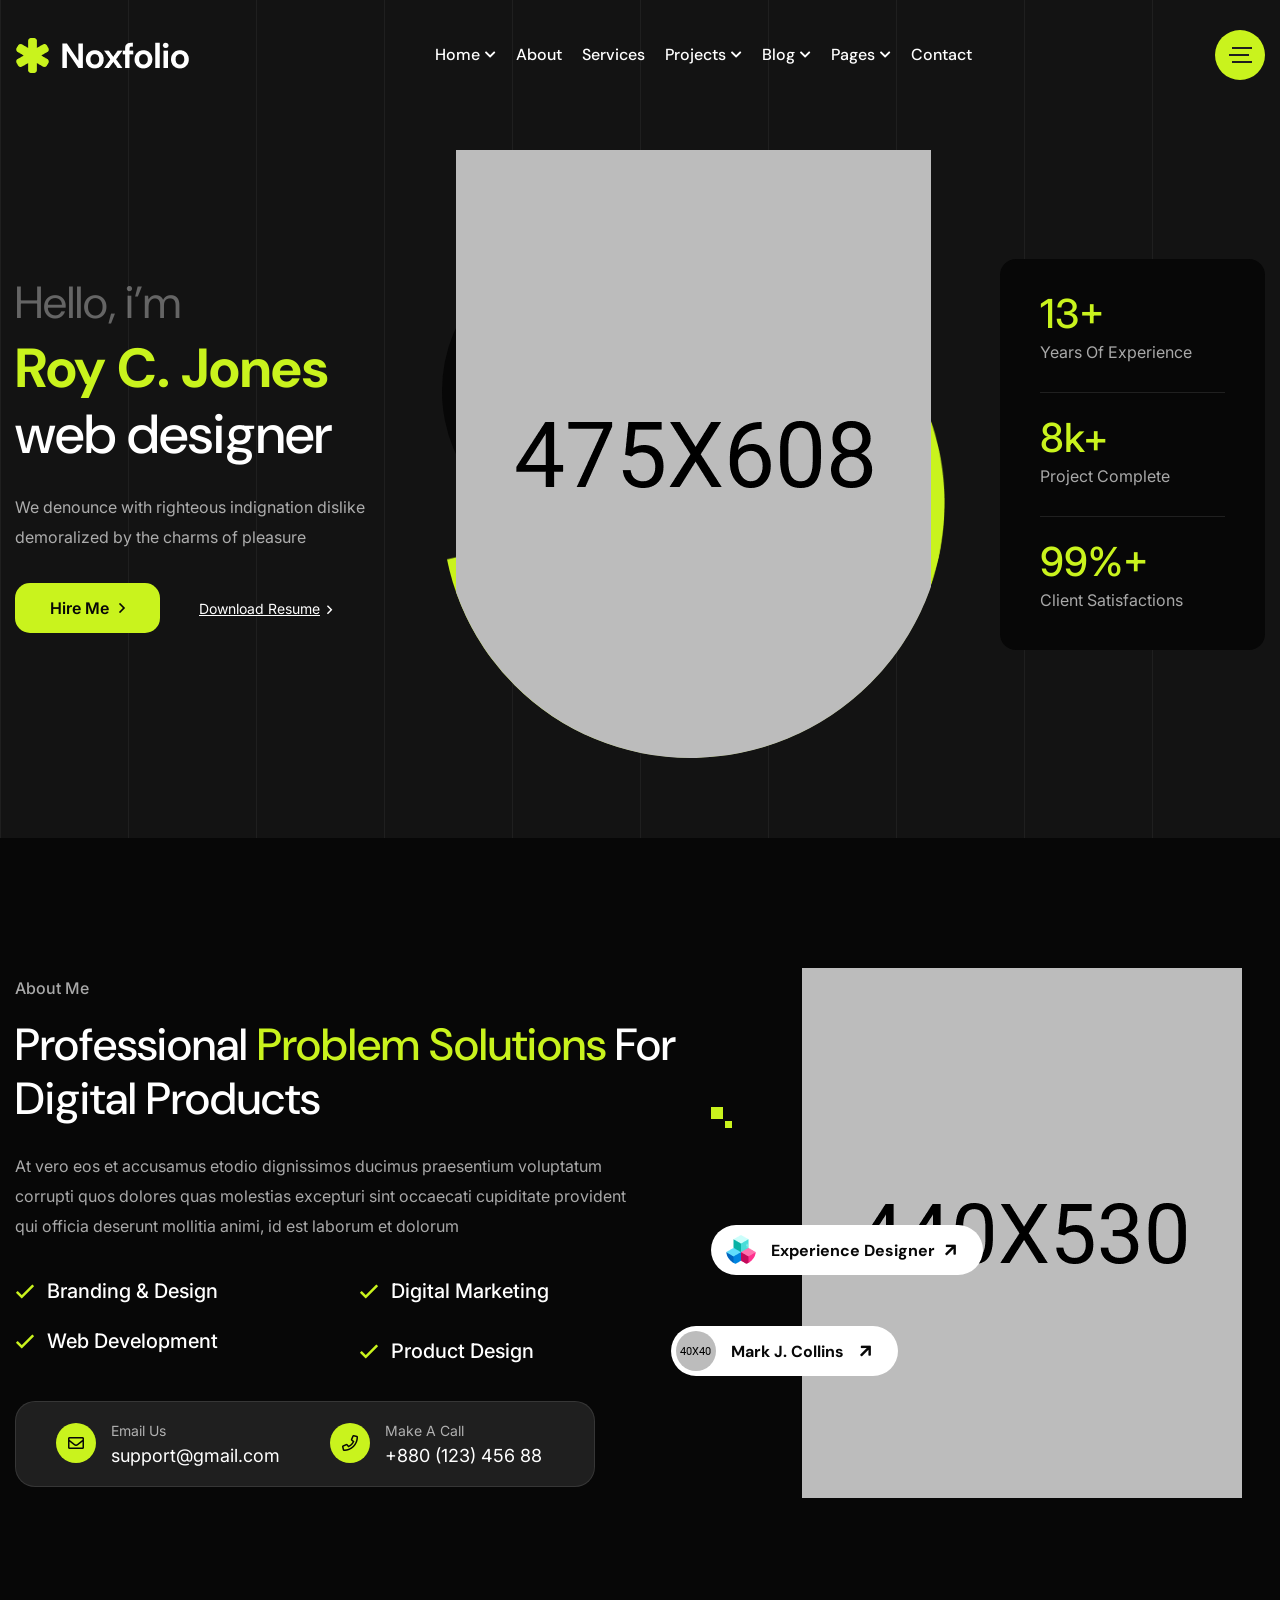
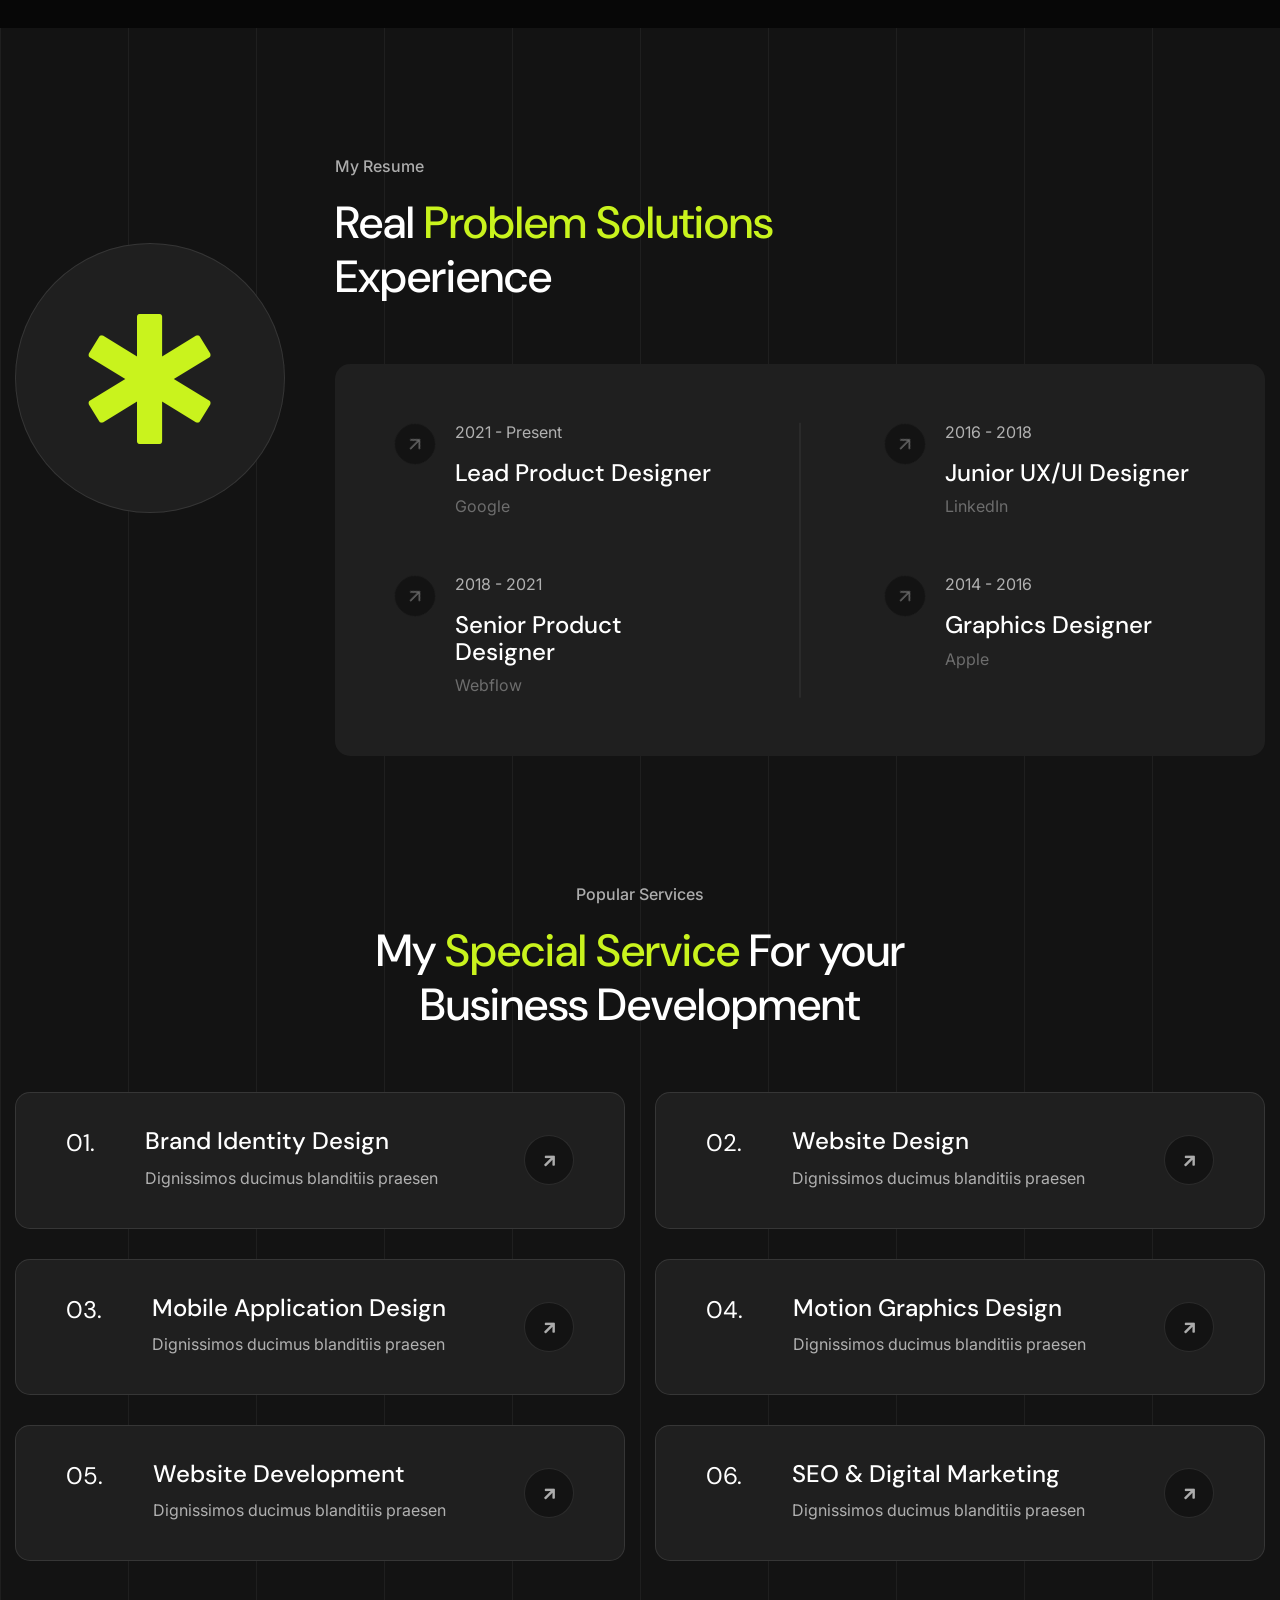
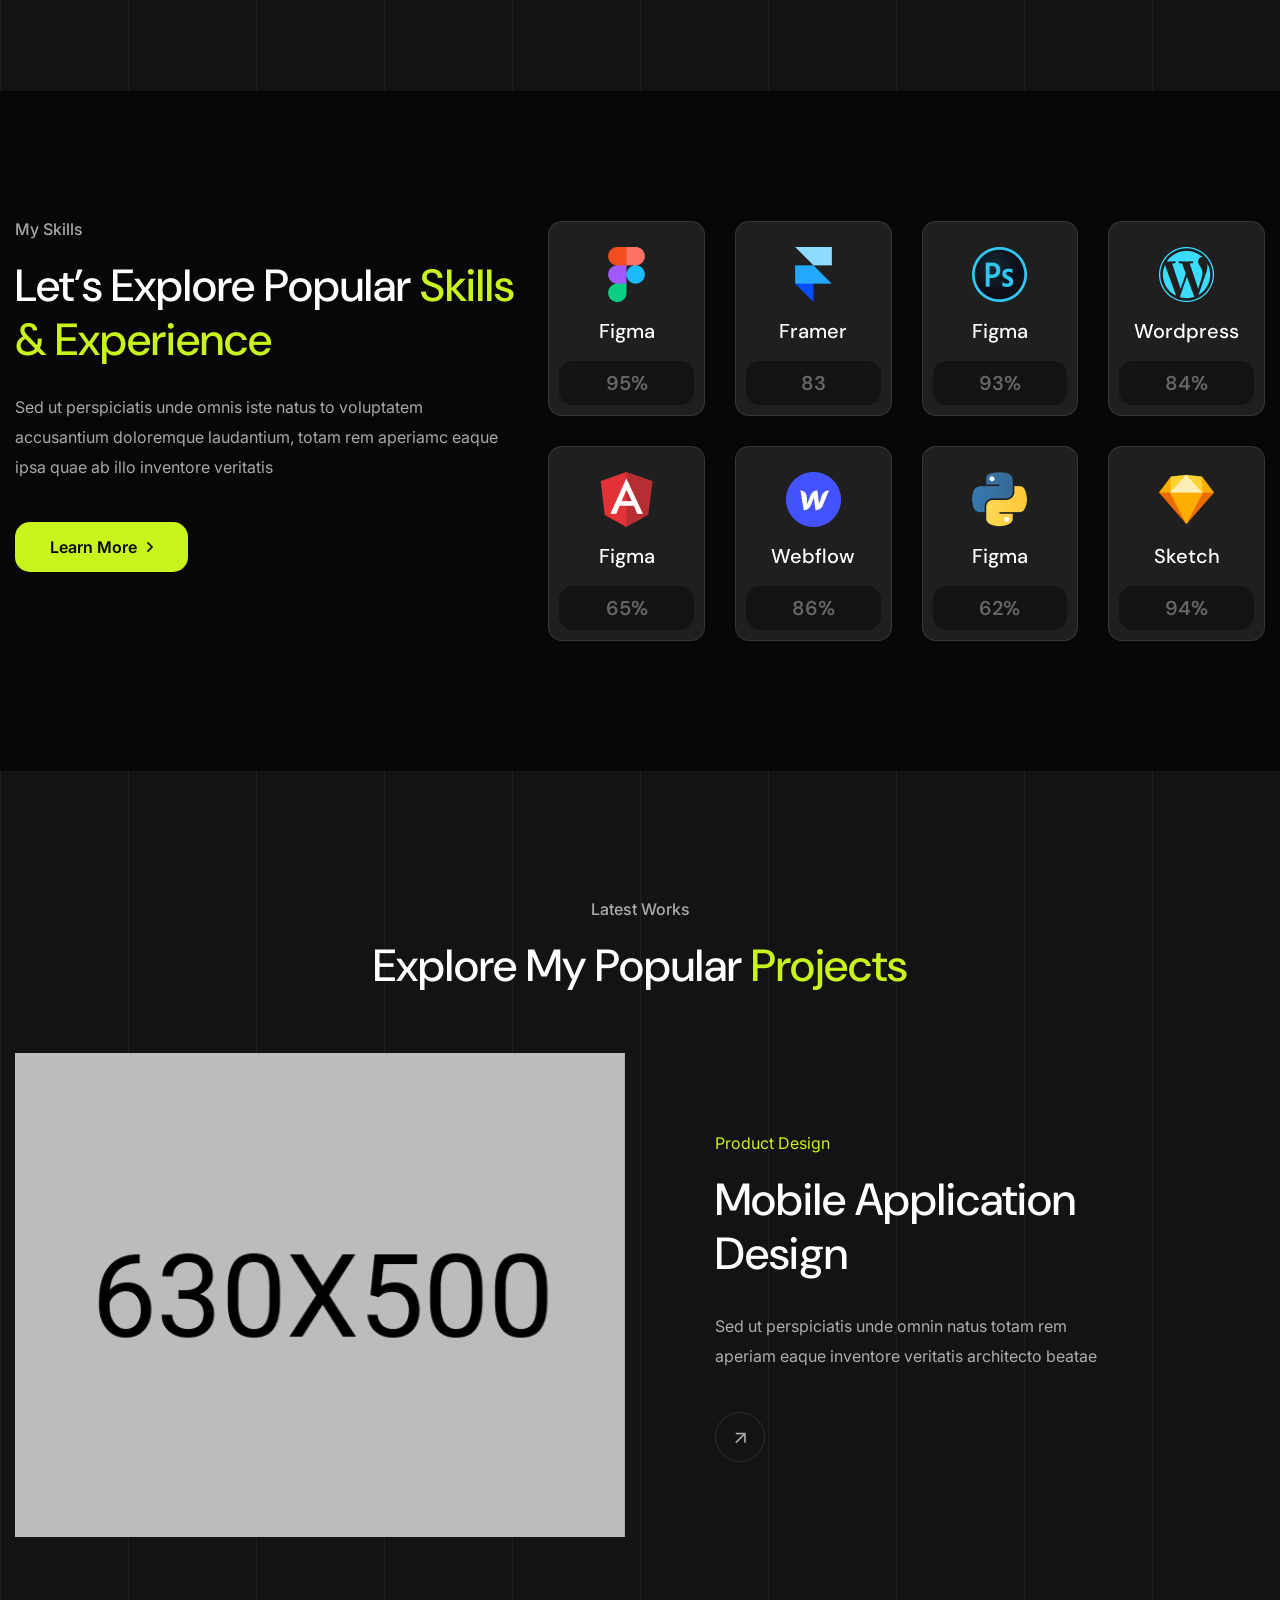
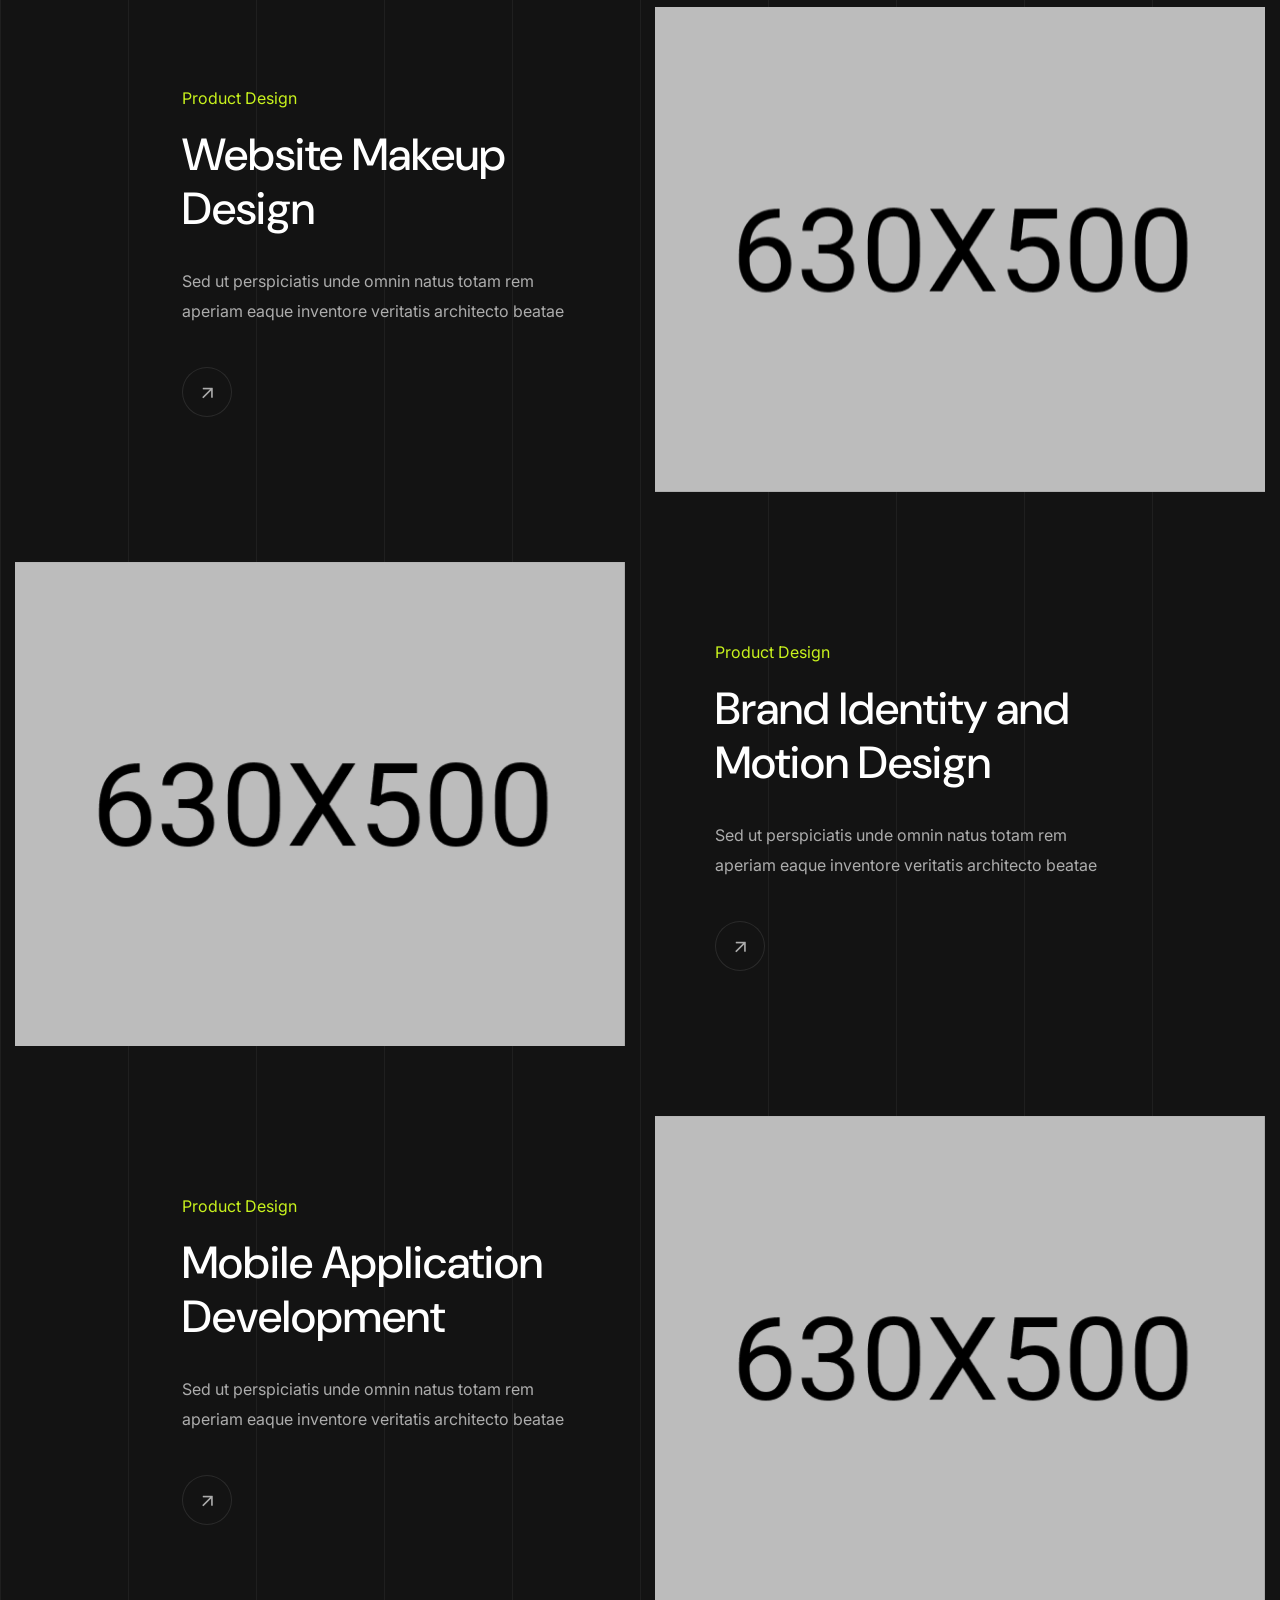
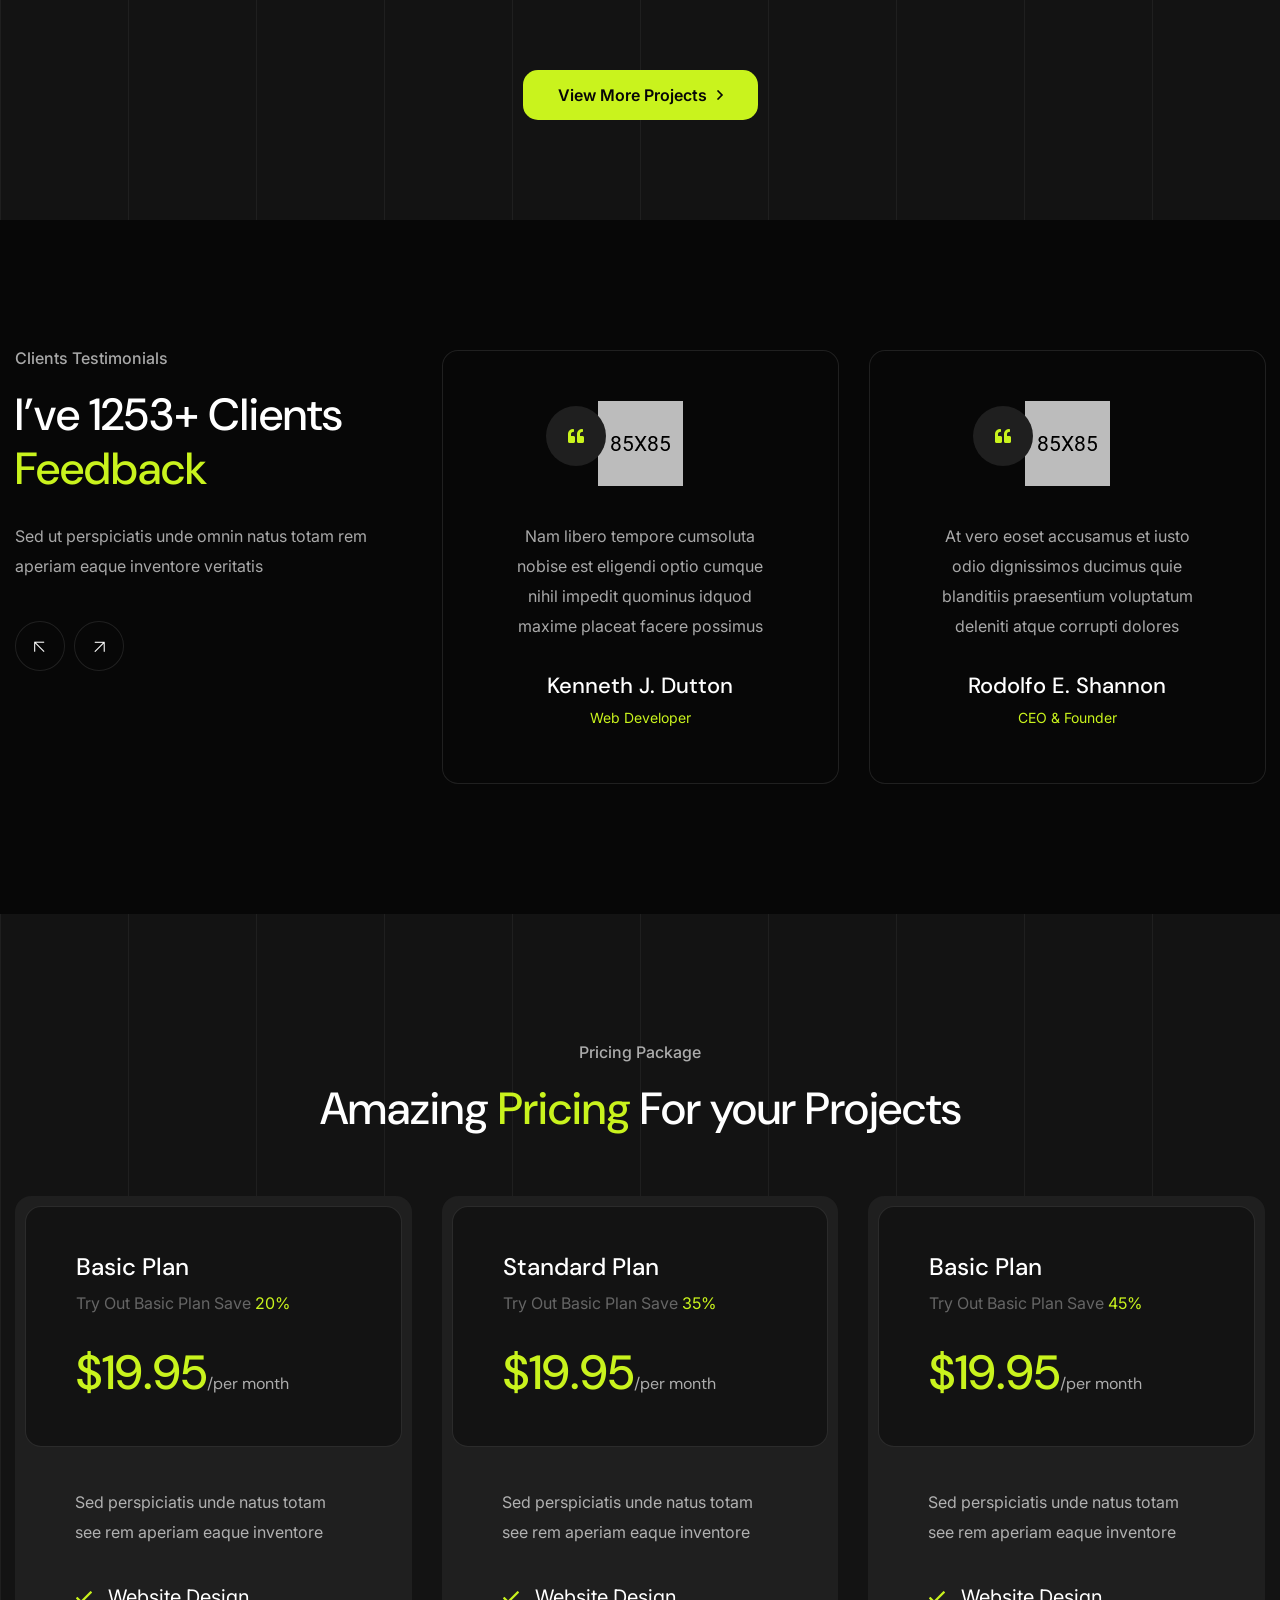
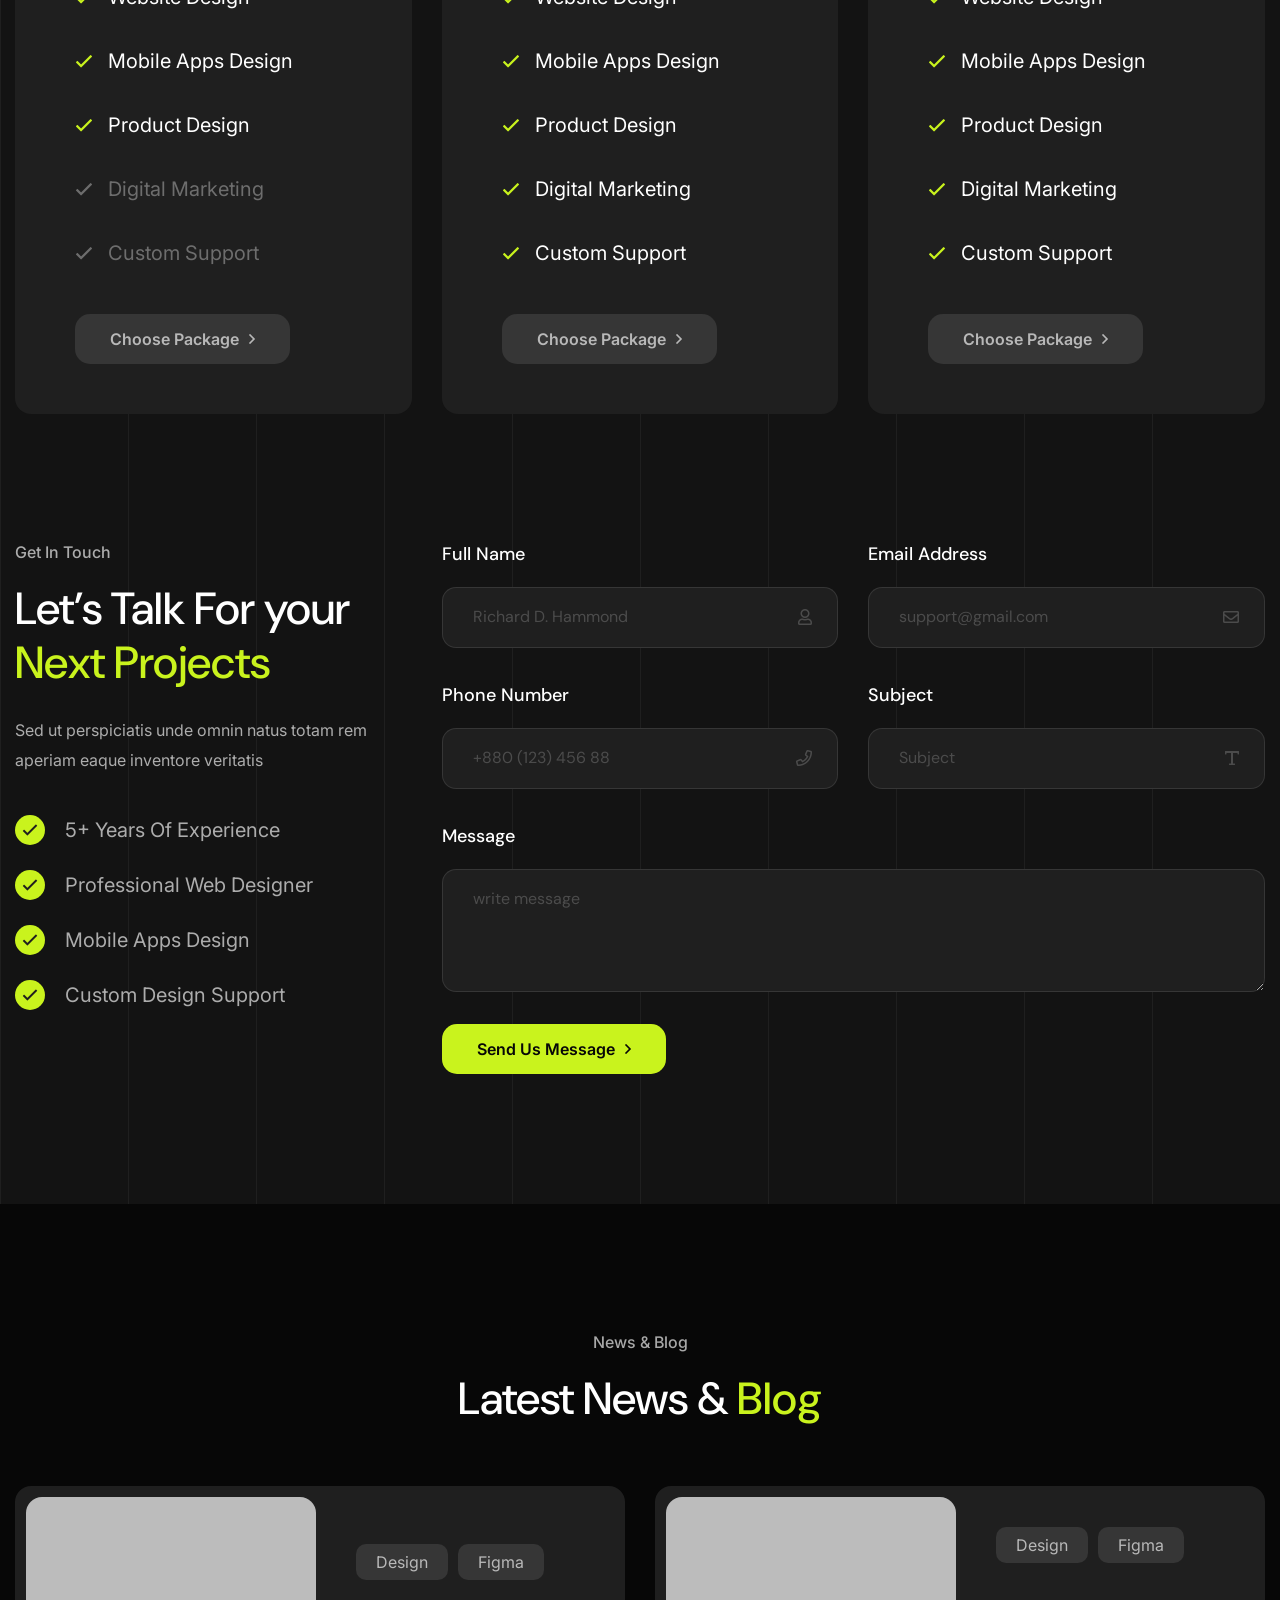
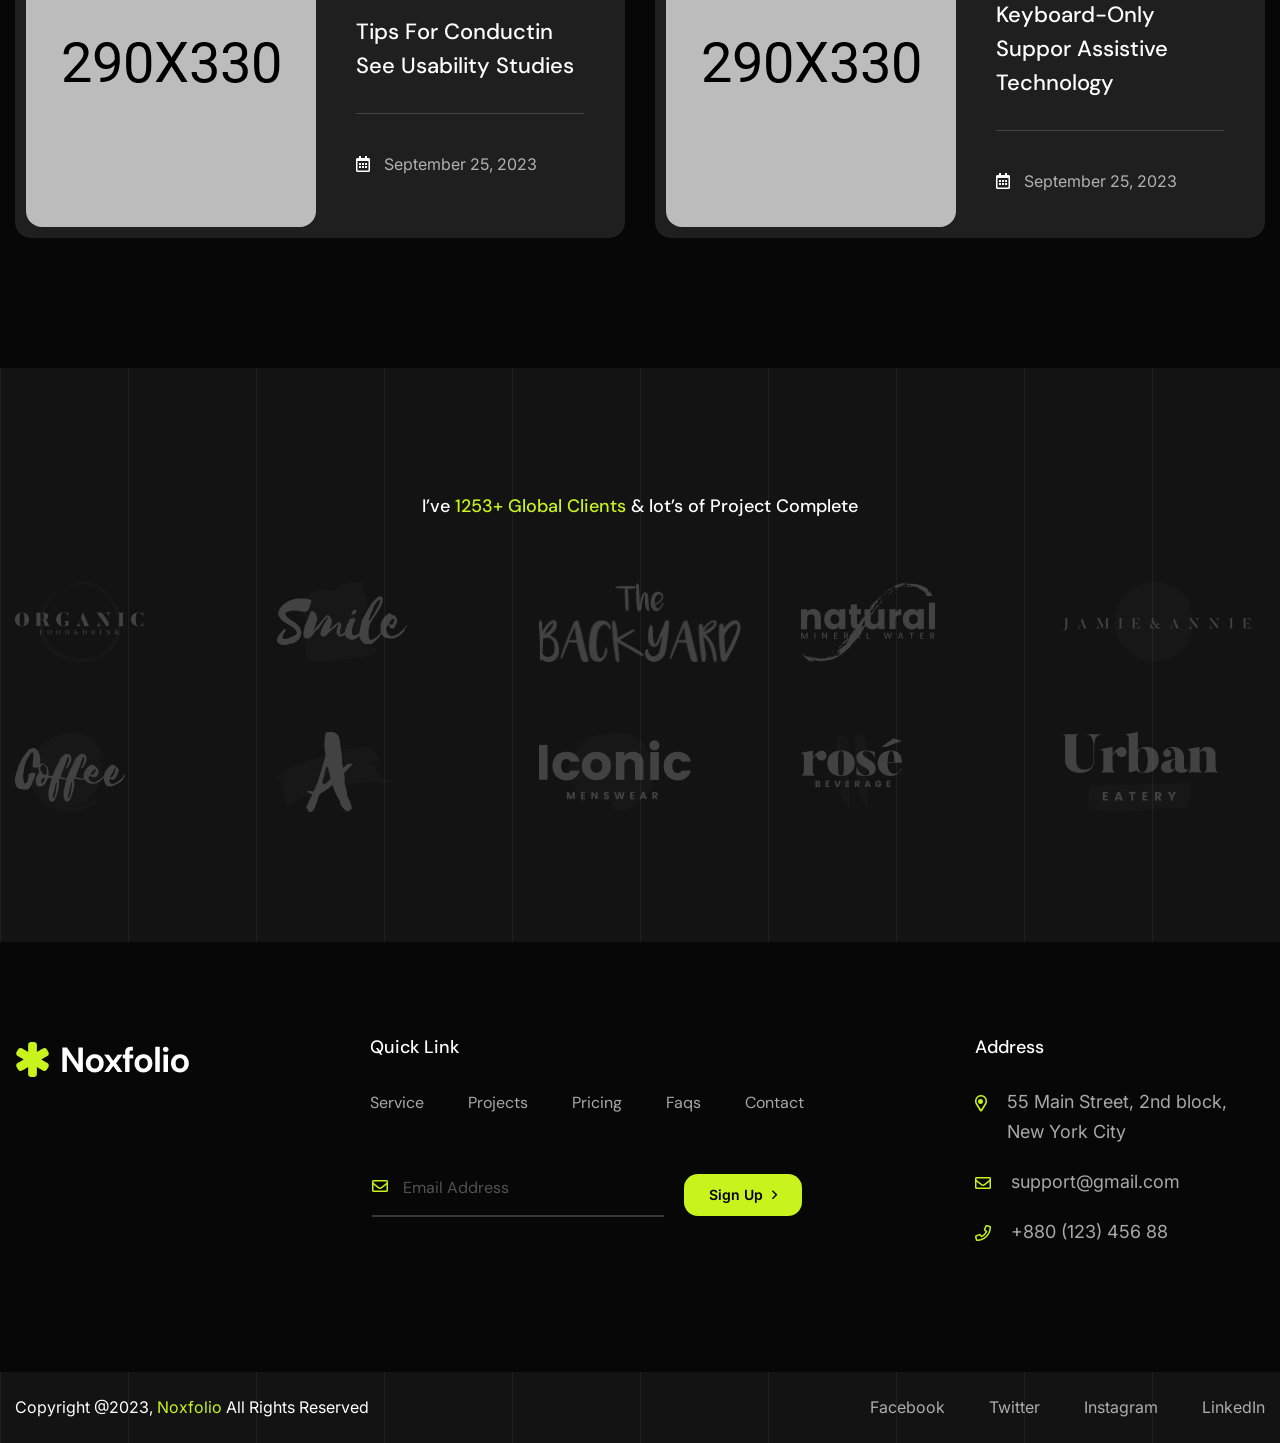
==== index.html @ 66f21fb7 "Sample portfolio added" ====
<!DOCTYPE html>
<html lang="zxx">
<head>
    <!-- Required meta tags -->
    <meta charset="utf-8">
    <meta name="description" content="">
    <meta http-equiv="X-UA-Compatible" content="IE=edge">
    <meta name="viewport" content="width=device-width, initial-scale=1, shrink-to-fit=no">

    <!-- Title -->
    <title>Noxfolio - Personal Portfolio Resume HTML Template || Home</title>
    <!-- Favicon Icon -->
    <link rel="shortcut icon" href="assets/images/favicon.png" type="image/x-icon">
    
    <!-- Flaticon -->
    <link rel="stylesheet" href="assets/css/flaticon.min.css">
    <!-- Font Awesome -->
    <link rel="stylesheet" href="assets/css/fontawesome-5.14.0.min.css">
    <!-- Bootstrap -->
    <link rel="stylesheet" href="assets/css/bootstrap.min.css">
    <!-- Magnific Popup -->
    <link rel="stylesheet" href="assets/css/magnific-popup.min.css">
    <!-- Nice Select -->
    <link rel="stylesheet" href="assets/css/nice-select.min.css">
    <!-- Animate -->
    <link rel="stylesheet" href="assets/css/animate.min.css">
    <!-- Slick -->
    <link rel="stylesheet" href="assets/css/slick.min.css">
    <!-- Main Style -->
    <link rel="stylesheet" href="assets/css/style.css">
    
</head>
<body class="home-one">
    <div class="page-wrapper">

        <!-- Preloader -->
        <div class="preloader"></div>

        <!-- main header -->
        <header class="main-header menu-absolute">
            <!--Header-Upper-->
            <div class="header-upper">
                <div class="container container-1620 clearfix">

                    <div class="header-inner rel d-flex align-items-center">
                        <div class="logo-outer">
                            <div class="logo"><a href="index.html"><img src="assets/images/logos/logo.png" alt="Logo" title="Logo"></a></div>
                        </div>

                        <div class="nav-outer clearfix mx-auto">
                            <!-- Main Menu -->
                            <nav class="main-menu navbar-expand-lg">
                                <div class="navbar-header">
                                   <div class="mobile-logo my-15">
                                       <a href="index.html">
                                            <img src="assets/images/logos/logo.png" alt="Logo" title="Logo">
                                       </a>
                                   </div>
                                   
                                    <!-- Toggle Button -->
                                    <button type="button" class="navbar-toggle me-4" data-bs-toggle="collapse" data-bs-target=".navbar-collapse">
                                        <span class="icon-bar"></span>
                                        <span class="icon-bar"></span>
                                        <span class="icon-bar"></span>
                                    </button>
                                </div>

                                <div class="navbar-collapse collapse clearfix">
                                    <ul class="navigation clearfix">
                                        <li class="dropdown"><a href="#">Home</a>
                                            <ul>
                                               <li class="dropdown"><a href="#">MultiPage</a>
                                                    <ul>
                                                        <li><a href="index.html">Home One</a></li>
                                                        <li><a href="index2.html">Home Two</a></li>
                                                    </ul>
                                                </li>
                                               <li class="dropdown"><a href="#">OnePage</a>
                                                    <ul>
                                                        <li><a href="indexonepage.html">Home One</a></li>
                                                        <li><a href="index2onepage.html">Home Two</a></li>
                                                    </ul>
                                                </li>
                                            </ul>
                                        </li>
                                        <li><a href="about.html">about</a></li>
                                        <li><a href="services.html">services</a></li>
                                        <li class="dropdown"><a href="#">projects</a>
                                            <ul>
                                                <li><a href="projects.html">project Grid</a></li>
                                                <li><a href="projects-masonry.html">projects masonry</a></li>
                                                <li><a href="project-details.html">projects details</a></li>
                                            </ul>
                                        </li>
                                        <li class="dropdown"><a href="#">blog</a>
                                            <ul>
                                                <li><a href="blog.html">blog standard</a></li>
                                                <li><a href="blog-details.html">blog details</a></li>
                                            </ul>
                                        </li>
                                        <li class="dropdown"><a href="#">pages</a>
                                            <ul>
                                                <li><a href="404.html">Error Page</a></li>
                                            </ul>
                                        </li>
                                        <li><a href="contact.html">Contact</a></li>
                                    </ul>
                                </div>

                            </nav>
                            <!-- Main Menu End-->
                        </div>
                        
                        <!-- Menu Button -->
                        <div class="menu-btns">
                            <!-- menu sidbar -->
                            <div class="menu-sidebar">
                                <button>
                                    <img src="assets/images/shape/sidebar-tottler.svg" alt="Toggler">
                                </button>
                            </div>
                        </div>
                    </div>
                </div>
            </div>
            <!--End Header Upper-->
        </header>
       
       
        <!--Form Back Drop-->
        <div class="form-back-drop"></div>
        
        <!-- Hidden Sidebar -->
        <section class="hidden-bar">
            <div class="inner-box text-center">
                <div class="cross-icon"><span class="fa fa-times"></span></div>
                <div class="title">
                    <h4>Get Appointment</h4>
                </div>

                <!--Appointment Form-->
                <div class="appointment-form">
                    <form method="post" action="contact.html">
                        <div class="form-group">
                            <input type="text" name="text" value="" placeholder="Name" required>
                        </div>
                        <div class="form-group">
                            <input type="email" name="email" value="" placeholder="Email Address" required>
                        </div>
                        <div class="form-group">
                            <textarea placeholder="Message" rows="5"></textarea>
                        </div>
                        <div class="form-group">
                            <button type="submit" class="theme-btn">Submit now</button>
                        </div>
                    </form>
                </div>

                <!--Social Icons-->
                <div class="social-style-one">
                    <a href="#"><i class="fab fa-twitter"></i></a>
                    <a href="#"><i class="fab fa-facebook-f"></i></a>
                    <a href="#"><i class="fab fa-instagram"></i></a>
                    <a href="#"><i class="fab fa-pinterest-p"></i></a>
                </div>
            </div>
        </section>
        <!--End Hidden Sidebar -->
       
        
        <!-- Hero Section Start -->
        <section class="main-hero-area pt-150 pb-80 rel z-1">
            <div class="container container-1620">
                <div class="row align-items-center">
                    <div class="col-lg-4 col-sm-7">
                        <div class="hero-content rmb-55 wow fadeInUp delay-0-2s">
                            <span class="h2">Hello, i’m </span>
                            <h1><b>Roy C. Jones</b> web designer</h1>
                            <p>We denounce with righteous indignation dislike demoralized by the charms of pleasure</p>
                            <div class="hero-btns">
                                <a href="contact.html" class="theme-btn">Hire Me <i class="far fa-angle-right"></i></a>
                                <a href="contact.html" class="read-more">Download Resume <i class="far fa-angle-right"></i></a>
                            </div>
                        </div>
                    </div>
                    <div class="col-lg-3 col-sm-5 order-lg-3">
                        <div class="hero-counter-wrap ms-lg-auto rmb-55 wow fadeInUp delay-0-4s">
                            <div class="counter-item counter-text-wrap">
                                <span class="count-text plus" data-speed="3000" data-stop="13">0</span>
                                <span class="counter-title">Years Of Experience</span>
                            </div>
                            <div class="counter-item counter-text-wrap">
                                <span class="count-text k-plus" data-speed="3000" data-stop="8">0</span>
                                <span class="counter-title">Project Complete</span>
                            </div>
                            <div class="counter-item counter-text-wrap">
                                <span class="count-text percent" data-speed="3000" data-stop="99">0</span>
                                <span class="counter-title">Client Satisfactions</span>
                            </div>
                        </div>
                    </div>
                    <div class="col-lg-5">
                        <div class="author-image-part wow fadeIn delay-0-3s">
                            <div class="bg-circle"></div>
                            <img src="assets/images/hero/me.png" alt="Author">
                            <div class="progress-shape">
                                <img src="assets/images/hero/progress-shape.png" alt="Progress">
                            </div>
                        </div>
                    </div>
                </div>
            </div>
            <div class="bg-lines">
               <span></span><span></span>
               <span></span><span></span>
               <span></span><span></span>
               <span></span><span></span>
               <span></span><span></span>
            </div>
        </section>
        <!-- Hero Section End -->
        
        
        <!-- About Area start -->
        <section class="about-area rel z-1">
            <div class="for-bgc-black py-130 rpy-100">
                <div class="container">
                    <div class="row gap-100 align-items-center">
                        <div class="col-lg-7">
                            <div class="about-content-part rel z-2 rmb-55">
                                <div class="section-title mb-35 wow fadeInUp delay-0-2s">
                                    <span class="sub-title mb-15">About Me</span>
                                    <h2>Professional <span>Problem Solutions</span> For Digital Products</h2>
                                    <p>At vero eos et accusamus etodio dignissimos ducimus praesentium voluptatum corrupti quos dolores quas molestias excepturi sint occaecati cupiditate provident qui officia deserunt mollitia animi, id est laborum et dolorum</p>
                                </div>
                                <ul class="list-style-one two-column wow fadeInUp delay-0-2s">
                                    <li>Branding & Design</li>
                                    <li>Digital Marketing</li>
                                    <li>Web Development</li>
                                    <li>Product Design</li>
                                </ul>
                                <div class="about-info-box mt-25 wow fadeInUp delay-0-2s">
                                    <div class="info-box-item">
                                        <i class="far fa-envelope"></i>
                                        <div class="content">
                                            <span>Email Us</span><br>
                                            <a href="mailto:support@gmail.com">support@gmail.com</a>
                                        </div>
                                    </div>
                                    <div class="info-box-item">
                                        <i class="far fa-phone"></i>
                                        <div class="content">
                                            <span>Make A Call</span><br>
                                            <a href="callto:+000(123)45688">+880 (123) 456 88</a>
                                        </div>
                                    </div>
                                </div>
                            </div>
                        </div>
                        <div class="col-lg-5">
                            <div class="about-image-part wow fadeInUp delay-0-3s">
                                <img src="assets/images/about/about.jpg" alt="About Me">
                                <div class="about-btn btn-one wow fadeInRight delay-0-4s">
                                    <img src="assets/images/about/btn-image1.png" alt="Image">
                                    <h6>Experience Designer</h6>
                                    <i class="fas fa-arrow-right"></i>
                                </div>
                                <div class="about-btn btn-two wow fadeInRight delay-0-5s">
                                    <img src="assets/images/about/btn-image2.png" alt="Image">
                                    <h6>Mark J. Collins</h6>
                                    <i class="fas fa-arrow-right"></i>
                                </div>
                                <div class="dot-shape">
                                    <img src="assets/images/shape/about-dot.png" alt="Shape">
                                </div>
                            </div>
                        </div>
                    </div>
                </div>
            </div>
            <div class="bg-lines">
               <span></span><span></span>
               <span></span><span></span>
               <span></span><span></span>
               <span></span><span></span>
               <span></span><span></span>
            </div>
        </section>
        <!-- About Area end -->
        
        
        <!-- Resume Area start -->
        <section class="resume-area pt-130 rpt-100 rel z-1">
            <div class="container">
                <div class="row">
                    <div class="col-lg-3">
                        <div class="big-icon mt-85 rmt-0 rmb-55 wow fadeInUp delay-0-2s">
                            <i class="flaticon-asterisk-1"></i>
                        </div>
                    </div>
                    <div class="col-lg-9">
                        <div class="row">
                            <div class="col-xl-8 col-lg-9">
                                <div class="section-title mb-60 wow fadeInUp delay-0-2s">
                                    <span class="sub-title mb-15">My Resume</span>
                                    <h2>Real <span>Problem Solutions</span> Experience</h2>
                                </div>
                            </div>
                        </div>
                        <div class="resume-items-wrap">
                            <div class="row justify-content-between">
                                <div class="col-xl-5 col-md-6">
                                    <div class="resume-item wow fadeInUp delay-0-3s">
                                        <div class="icon">
                                            <i class="far fa-arrow-right"></i>
                                        </div>
                                        <div class="content">
                                            <span class="years">2021 - Present</span>
                                            <h4>Lead Product Designer</h4>
                                            <span class="company">Google</span>
                                        </div>
                                    </div>
                                </div>
                                <div class="col-xl-5 col-md-6">
                                    <div class="resume-item wow fadeInUp delay-0-4s">
                                        <div class="icon">
                                            <i class="far fa-arrow-right"></i>
                                        </div>
                                        <div class="content">
                                            <span class="years">2016 - 2018</span>
                                            <h4>Junior UX/UI Designer</h4>
                                            <span class="company">LinkedIn</span>
                                        </div>
                                    </div>
                                </div>
                                <div class="col-xl-5 col-md-6">
                                    <div class="resume-item wow fadeInUp delay-0-2s">
                                        <div class="icon">
                                            <i class="far fa-arrow-right"></i>
                                        </div>
                                        <div class="content">
                                            <span class="years">2018 - 2021</span>
                                            <h4>Senior Product Designer</h4>
                                            <span class="company">Webflow</span>
                                        </div>
                                    </div>
                                </div>
                                <div class="col-xl-5 col-md-6">
                                    <div class="resume-item wow fadeInUp delay-0-4s">
                                        <div class="icon">
                                            <i class="far fa-arrow-right"></i>
                                        </div>
                                        <div class="content">
                                            <span class="years">2014 - 2016</span>
                                            <h4>Graphics Designer</h4>
                                            <span class="company">Apple</span>
                                        </div>
                                    </div>
                                </div>
                            </div>
                        </div>
                    </div>
                </div>
            </div>
            <div class="bg-lines">
               <span></span><span></span>
               <span></span><span></span>
               <span></span><span></span>
               <span></span><span></span>
               <span></span><span></span>
            </div>
        </section>
        <!-- Resume Area end -->
        
        
        <!-- Services Area start -->
        <section class="services-area pt-130 rpt-100 pb-100 rpb-70 rel z-1">
            <div class="container">
                <div class="row justify-content-center">
                    <div class="col-xl-6 col-lg-8">
                        <div class="section-title text-center mb-60 wow fadeInUp delay-0-2s">
                            <span class="sub-title mb-15">Popular Services</span>
                            <h2>My <span>Special Service</span> For your Business Development</h2>
                        </div>
                    </div>
                </div>
                <div class="row">
                    <div class="col-lg-6">
                        <div class="service-item wow fadeInUp delay-0-2s">
                            <div class="number">01.</div>
                            <div class="content">
                                <h4>Brand Identity Design</h4>
                                <p>Dignissimos ducimus blanditiis praesen</p>
                            </div>
                            <a href="service-details.html" class="details-btn"><i class="fas fa-arrow-right"></i></a>
                        </div>
                    </div>
                    <div class="col-lg-6">
                        <div class="service-item wow fadeInUp delay-0-4s">
                            <div class="number">02.</div>
                            <div class="content">
                                <h4>Website Design</h4>
                                <p>Dignissimos ducimus blanditiis praesen</p>
                            </div>
                            <a href="service-details.html" class="details-btn"><i class="fas fa-arrow-right"></i></a>
                        </div>
                    </div>
                    <div class="col-lg-6">
                        <div class="service-item wow fadeInUp delay-0-2s">
                            <div class="number">03.</div>
                            <div class="content">
                                <h4>Mobile Application Design</h4>
                                <p>Dignissimos ducimus blanditiis praesen</p>
                            </div>
                            <a href="service-details.html" class="details-btn"><i class="fas fa-arrow-right"></i></a>
                        </div>
                    </div>
                    <div class="col-lg-6">
                        <div class="service-item wow fadeInUp delay-0-4s">
                            <div class="number">04.</div>
                            <div class="content">
                                <h4>Motion Graphics Design</h4>
                                <p>Dignissimos ducimus blanditiis praesen</p>
                            </div>
                            <a href="service-details.html" class="details-btn"><i class="fas fa-arrow-right"></i></a>
                        </div>
                    </div>
                    <div class="col-lg-6">
                        <div class="service-item wow fadeInUp delay-0-2s">
                            <div class="number">05.</div>
                            <div class="content">
                                <h4>Website Development</h4>
                                <p>Dignissimos ducimus blanditiis praesen</p>
                            </div>
                            <a href="service-details.html" class="details-btn"><i class="fas fa-arrow-right"></i></a>
                        </div>
                    </div>
                    <div class="col-lg-6">
                        <div class="service-item wow fadeInUp delay-0-4s">
                            <div class="number">06.</div>
                            <div class="content">
                                <h4>SEO & Digital Marketing</h4>
                                <p>Dignissimos ducimus blanditiis praesen</p>
                            </div>
                            <a href="service-details.html" class="details-btn"><i class="fas fa-arrow-right"></i></a>
                        </div>
                    </div>
                </div>
            </div>
            <div class="bg-lines">
               <span></span><span></span>
               <span></span><span></span>
               <span></span><span></span>
               <span></span><span></span>
               <span></span><span></span>
            </div>
        </section>
        <!-- Services Area end -->
        
        
        <!-- Skill Area start -->
        <section class="skill-area rel z-1">
            <div class="for-bgc-black pt-130 rpt-100 pb-100 rpb-70">
                <div class="container">
                    <div class="row gap-100">
                        <div class="col-lg-5">
                            <div class="skill-content-part rel z-2 rmb-55 wow fadeInUp delay-0-2s">
                                <div class="section-title mb-40">
                                    <span class="sub-title mb-15">My Skills</span>
                                    <h2>Let’s Explore Popular <span>Skills & Experience</span></h2>
                                    <p>Sed ut perspiciatis unde omnis iste natus to voluptatem accusantium doloremque laudantium, totam rem aperiamc eaque ipsa quae ab illo inventore veritatis</p>
                                </div>
                                <a href="about.html" class="theme-btn">Learn More <i class="far fa-angle-right"></i></a>
                            </div>
                        </div>
                        <div class="col-lg-7">
                            <div class="skill-items-wrap">
                                <div class="row">
                                    <div class="col-xl-3 col-lg-4 col-md-3 col-sm-4 col-6">
                                        <div class="skill-item wow fadeInUp delay-0-2s">
                                            <img src="assets/images/skills/skill1.png" alt="Skill">
                                            <h5>Figma</h5>
                                            <span class="percent">95%</span>
                                        </div>
                                    </div>
                                    <div class="col-xl-3 col-lg-4 col-md-3 col-sm-4 col-6">
                                        <div class="skill-item wow fadeInUp delay-0-3s">
                                            <img src="assets/images/skills/skill2.png" alt="Skill">
                                            <h5>Framer</h5>
                                            <span class="percent">83</span>
                                        </div>
                                    </div>
                                    <div class="col-xl-3 col-lg-4 col-md-3 col-sm-4 col-6">
                                        <div class="skill-item wow fadeInUp delay-0-4s">
                                            <img src="assets/images/skills/skill3.png" alt="Skill">
                                            <h5>Figma</h5>
                                            <span class="percent">93%</span>
                                        </div>
                                    </div>
                                    <div class="col-xl-3 col-lg-4 col-md-3 col-sm-4 col-6">
                                        <div class="skill-item wow fadeInUp delay-0-5s">
                                            <img src="assets/images/skills/skill4.png" alt="Skill">
                                            <h5>Wordpress</h5>
                                            <span class="percent">84%</span>
                                        </div>
                                    </div>
                                    <div class="col-xl-3 col-lg-4 col-md-3 col-sm-4 col-6">
                                        <div class="skill-item wow fadeInUp delay-0-2s">
                                            <img src="assets/images/skills/skill5.png" alt="Skill">
                                            <h5>Figma</h5>
                                            <span class="percent">65%</span>
                                        </div>
                                    </div>
                                    <div class="col-xl-3 col-lg-4 col-md-3 col-sm-4 col-6">
                                        <div class="skill-item wow fadeInUp delay-0-3s">
                                            <img src="assets/images/skills/skill6.png" alt="Skill">
                                            <h5>Webflow</h5>
                                            <span class="percent">86%</span>
                                        </div>
                                    </div>
                                    <div class="col-xl-3 col-lg-4 col-md-3 col-sm-4 col-6">
                                        <div class="skill-item wow fadeInUp delay-0-4s">
                                            <img src="assets/images/skills/skill7.png" alt="Skill">
                                            <h5>Figma</h5>
                                            <span class="percent">62%</span>
                                        </div>
                                    </div>
                                    <div class="col-xl-3 col-lg-4 col-md-3 col-sm-4 col-6">
                                        <div class="skill-item wow fadeInUp delay-0-5s">
                                            <img src="assets/images/skills/skill8.png" alt="Skill">
                                            <h5>Sketch</h5>
                                            <span class="percent">94%</span>
                                        </div>
                                    </div>
                                </div>
                            </div>
                        </div>
                    </div>
                </div>
            </div>
            <div class="bg-lines">
               <span></span><span></span>
               <span></span><span></span>
               <span></span><span></span>
               <span></span><span></span>
               <span></span><span></span>
            </div>
        </section>
        <!-- Skill Area end -->
        
        
        <!-- Projects Area start -->
        <section class="projects-area pt-130 rpt-100 pb-100 rpb-70 rel z-1">
            <div class="container">
                <div class="row justify-content-center">
                    <div class="col-xl-12">
                        <div class="section-title text-center mb-60 wow fadeInUp delay-0-2s">
                            <span class="sub-title mb-15">Latest Works</span>
                            <h2>Explore My Popular <span>Projects</span></h2>
                        </div>
                    </div>
                </div>
                <div class="row align-items-center pb-25">
                    <div class="col-lg-6">
                        <div class="project-image wow fadeInLeft delay-0-2s">
                            <img src="assets/images/projects/project1.jpg" alt="Project">
                        </div>
                    </div>
                    <div class="col-xl-5 col-lg-6">
                        <div class="project-content wow fadeInRight delay-0-2s">
                            <span class="sub-title">Product Design</span>
                            <h2><a href="project-details.html">Mobile Application Design</a></h2>
                            <p>Sed ut perspiciatis unde omnin natus totam rem aperiam eaque inventore veritatis architecto beatae</p>
                            <a href="project-details.html" class="details-btn"><i class="far fa-arrow-right"></i></a>
                        </div>
                    </div>
                </div>
                <div class="row align-items-center pb-25">
                    <div class="col-lg-6 order-lg-2">
                        <div class="project-image wow fadeInLeft delay-0-2s">
                            <img src="assets/images/projects/project2.jpg" alt="Project">
                        </div>
                    </div>
                    <div class="col-xl-5 col-lg-6 ms-auto">
                        <div class="project-content wow fadeInRight delay-0-2s">
                            <span class="sub-title">Product Design</span>
                            <h2><a href="project-details.html">Website Makeup Design</a></h2>
                            <p>Sed ut perspiciatis unde omnin natus totam rem aperiam eaque inventore veritatis architecto beatae</p>
                            <a href="project-details.html" class="details-btn"><i class="far fa-arrow-right"></i></a>
                        </div>
                    </div>
                </div>
                <div class="row align-items-center pb-25">
                    <div class="col-lg-6">
                        <div class="project-image wow fadeInLeft delay-0-2s">
                            <img src="assets/images/projects/project3.jpg" alt="Project">
                        </div>
                    </div>
                    <div class="col-xl-5 col-lg-6">
                        <div class="project-content wow fadeInRight delay-0-2s">
                            <span class="sub-title">Product Design</span>
                            <h2><a href="project-details.html">Brand Identity and Motion Design</a></h2>
                            <p>Sed ut perspiciatis unde omnin natus totam rem aperiam eaque inventore veritatis architecto beatae</p>
                            <a href="project-details.html" class="details-btn"><i class="far fa-arrow-right"></i></a>
                        </div>
                    </div>
                </div>
                <div class="row align-items-center pb-25">
                    <div class="col-lg-6 order-lg-2">
                        <div class="project-image wow fadeInLeft delay-0-2s">
                            <img src="assets/images/projects/project4.jpg" alt="Project">
                        </div>
                    </div>
                    <div class="col-xl-5 col-lg-6 ms-auto">
                        <div class="project-content wow fadeInRight delay-0-2s">
                            <span class="sub-title">Product Design</span>
                            <h2><a href="project-details.html">Mobile Application Development</a></h2>
                            <p>Sed ut perspiciatis unde omnin natus totam rem aperiam eaque inventore veritatis architecto beatae</p>
                            <a href="project-details.html" class="details-btn"><i class="far fa-arrow-right"></i></a>
                        </div>
                    </div>
                </div>
                <div class="project-btn text-center wow fadeInUp delay-0-2s">
                    <a href="projects.html" class="theme-btn">View More Projects <i class="far fa-angle-right"></i></a>
                </div>
            </div>
            <div class="bg-lines">
               <span></span><span></span>
               <span></span><span></span>
               <span></span><span></span>
               <span></span><span></span>
               <span></span><span></span>
            </div>
        </section>
        <!-- Projects Area end -->
        
        
        <!-- Testimonial Area start -->
        <section class="testimonials-area rel z-1">
            <div class="for-bgc-black py-130 rpy-100">
                <div class="container">
                    <div class="row gap-90">
                        <div class="col-lg-4">
                            <div class="testimonials-content-part rel z-2 rmb-55 wow fadeInUp delay-0-2s">
                                <div class="section-title mb-40">
                                    <span class="sub-title mb-15">Clients Testimonials</span>
                                    <h2>I’ve 1253+ Clients <span>Feedback</span></h2>
                                    <p>Sed ut perspiciatis unde omnin natus totam rem aperiam eaque inventore veritatis</p>
                                </div>
                                <div class="slider-arrows">
                                    <button class="testimonial-prev"><i class="fal fa-arrow-left"></i></button>
                                    <button class="testimonial-next"><i class="fal fa-arrow-right"></i></button>
                                </div>
                            </div>
                        </div>
                        <div class="col-lg-8">
                            <div class="testimonials-wrap">
                                <div class="testimonial-item wow fadeInUp delay-0-3s">
                                    <div class="author">
                                        <img src="assets/images/testimonials/author1.png" alt="Author">
                                    </div>
                                    <div class="text">At vero eoset accusamus et iusto odio dignissimos ducimus quie blanditiis praesentium voluptatum deleniti atque corrupti dolores</div>
                                    <div class="testi-des">
                                        <h5>Rodolfo E. Shannon</h5>
                                        <span>CEO & Founder</span>
                                    </div>
                                </div>
                                <div class="testimonial-item wow fadeInUp delay-0-4s">
                                    <div class="author">
                                        <img src="assets/images/testimonials/author2.png" alt="Author">
                                    </div>
                                    <div class="text">Nam libero tempore cumsoluta nobise est eligendi optio cumque nihil impedit quominus idquod maxime placeat facere possimus</div>
                                    <div class="testi-des">
                                        <h5>Kenneth J. Dutton</h5>
                                        <span>Web Developer</span>
                                    </div>
                                </div>
                                <div class="testimonial-item wow fadeInUp delay-0-2s">
                                    <div class="author">
                                        <img src="assets/images/testimonials/author1.png" alt="Author">
                                    </div>
                                    <div class="text">At vero eoset accusamus et iusto odio dignissimos ducimus quie blanditiis praesentium voluptatum deleniti atque corrupti dolores</div>
                                    <div class="testi-des">
                                        <h5>Rodolfo E. Shannon</h5>
                                        <span>CEO & Founder</span>
                                    </div>
                                </div>
                                <div class="testimonial-item wow fadeInUp delay-0-2s">
                                    <div class="author">
                                        <img src="assets/images/testimonials/author2.png" alt="Author">
                                    </div>
                                    <div class="text">Nam libero tempore cumsoluta nobise est eligendi optio cumque nihil impedit quominus idquod maxime placeat facere possimus</div>
                                    <div class="testi-des">
                                        <h5>Kenneth J. Dutton</h5>
                                        <span>Web Developer</span>
                                    </div>
                                </div>
                            </div>
                        </div>
                    </div>
                </div>
            </div>
            <div class="bg-lines">
               <span></span><span></span>
               <span></span><span></span>
               <span></span><span></span>
               <span></span><span></span>
               <span></span><span></span>
            </div>
        </section>
        <!-- Testimonial Area end -->
        
        
        <!-- Pricing Area start -->
        <section class="pricing-area pt-130 rpt-100 rel z-1">
            <div class="container">
                <div class="row justify-content-center">
                    <div class="col-xl-12">
                        <div class="section-title text-center mb-60 wow fadeInUp delay-0-2s">
                            <span class="sub-title mb-15">Pricing Package</span>
                            <h2>Amazing <span>Pricing</span> For your Projects</h2>
                        </div>
                    </div>
                </div>
                <div class="row justify-content-center">
                    <div class="col-lg-4 col-md-6">
                        <div class="pricing-item wow fadeInUp delay-0-2s">
                            <div class="pricing-header">
                                <h4 class="title">Basic Plan</h4>
                                <p class="save-percent">Try Out Basic Plan Save <span>20%</span></p>
                                <span class="price">19.95</span>
                            </div>
                            <div class="pricing-details">
                                <p>Sed perspiciatis unde natus totam see rem aperiam eaque inventore</p>
                                <ul>
                                    <li>Website Design</li>
                                    <li>Mobile Apps Design</li>
                                    <li>Product Design</li>
                                    <li class="unable">Digital Marketing</li>
                                    <li class="unable">Custom Support</li>
                                </ul>
                                <a href="contact.html" class="theme-btn">Choose Package <i class="far fa-angle-right"></i></a>
                            </div>
                        </div>
                    </div>
                    <div class="col-lg-4 col-md-6">
                        <div class="pricing-item wow fadeInUp delay-0-4s">
                            <div class="pricing-header">
                                <h4 class="title">Standard Plan</h4>
                                <p class="save-percent">Try Out Basic Plan Save <span>35%</span></p>
                                <span class="price">19.95</span>
                            </div>
                            <div class="pricing-details">
                                <p>Sed perspiciatis unde natus totam see rem aperiam eaque inventore</p>
                                <ul>
                                    <li>Website Design</li>
                                    <li>Mobile Apps Design</li>
                                    <li>Product Design</li>
                                    <li>Digital Marketing</li>
                                    <li>Custom Support</li>
                                </ul>
                                <a href="contact.html" class="theme-btn">Choose Package <i class="far fa-angle-right"></i></a>
                            </div>
                        </div>
                    </div>
                    <div class="col-lg-4 col-md-6">
                        <div class="pricing-item wow fadeInUp delay-0-6s">
                            <div class="pricing-header">
                                <h4 class="title">Basic Plan</h4>
                                <p class="save-percent">Try Out Basic Plan Save <span>45%</span></p>
                                <span class="price">19.95</span>
                            </div>
                            <div class="pricing-details">
                                <p>Sed perspiciatis unde natus totam see rem aperiam eaque inventore</p>
                                <ul>
                                    <li>Website Design</li>
                                    <li>Mobile Apps Design</li>
                                    <li>Product Design</li>
                                    <li>Digital Marketing</li>
                                    <li>Custom Support</li>
                                </ul>
                                <a href="contact.html" class="theme-btn">Choose Package <i class="far fa-angle-right"></i></a>
                            </div>
                        </div>
                    </div>
                </div>
            </div>
            <div class="bg-lines">
               <span></span><span></span>
               <span></span><span></span>
               <span></span><span></span>
               <span></span><span></span>
               <span></span><span></span>
            </div>
        </section>
        <!-- Pricing Area end -->
        
        
        <!-- Contact Area start -->
        <section class="contact-area pt-95 pb-130 rpt-70 rpb-100 rel z-1">
            <div class="container">
                <div class="row">
                    <div class="col-lg-4">
                        <div class="contact-content-part pt-5 rpt-0 rmb-55 wow fadeInUp delay-0-2s">
                            <div class="section-title mb-40">
                                <span class="sub-title mb-15">Get In Touch</span>
                                <h2>Let’s Talk For your <span>Next Projects</span></h2>
                                <p>Sed ut perspiciatis unde omnin natus totam rem aperiam eaque inventore veritatis</p>
                            </div>
                            <ul class="list-style-two">
                                <li>5+ Years Of Experience</li>
                                <li>Professional Web Designer</li>
                                <li>Mobile Apps Design</li>
                                <li>Custom Design Support</li>
                            </ul>
                        </div>
                    </div>
                    <div class="col-lg-8">
                        <div class="contact-form contact-form-wrap form-style-one wow fadeInUp delay-0-4s">
                            <form id="contactForm" class="contactForm" name="contactForm" action="assets/php/form-process.php" method="post">
                                <div class="row">
                                    <div class="col-md-6">
                                        <div class="form-group">
                                            <label for="name">Full Name</label>
                                            <input type="text" id="name" name="name" class="form-control" value="" placeholder="Richard D. Hammond" required data-error="Please enter your Name">
                                            <label for="name" class="for-icon"><i class="far fa-user"></i></label>
                                            <div class="help-block with-errors"></div>
                                        </div>
                                    </div>
                                    <div class="col-md-6">
                                        <div class="form-group">
                                            <label for="email">Email Address</label>
                                            <input type="email" id="email" name="email" class="form-control" value="" placeholder="support@gmail.com" required data-error="Please enter your Email">
                                            <label for="email" class="for-icon"><i class="far fa-envelope"></i></label>
                                            <div class="help-block with-errors"></div>
                                        </div>
                                    </div>
                                    <div class="col-md-6">
                                        <div class="form-group">
                                            <label for="phone_number">Phone Number</label>
                                            <input type="text" id="phone_number" name="phone_number" class="form-control" value="" placeholder="+880 (123) 456 88" required data-error="Please enter your Phone Number">
                                            <label for="phone_number" class="for-icon"><i class="far fa-phone"></i></label>
                                            <div class="help-block with-errors"></div>
                                        </div>
                                    </div>
                                    <div class="col-md-6">
                                        <div class="form-group">
                                            <label for="subject">Subject</label>
                                            <input type="text" id="subject" name="subject" class="form-control" value="" placeholder="Subject" required data-error="Please enter your Subject">
                                            <label for="subject" class="for-icon"><i class="far fa-text"></i></label>
                                            <div class="help-block with-errors"></div>
                                        </div>
                                    </div>
                                    <div class="col-md-12">
                                        <div class="form-group">
                                            <label for="message">Message</label>
                                            <textarea name="message" id="message" class="form-control" rows="4" placeholder="write message" required data-error="Please enter your Message"></textarea>
                                            <div class="help-block with-errors"></div>
                                        </div>
                                    </div>
                                    <div class="col-md-12">
                                        <div class="form-group mb-0">
                                            <button type="submit" class="theme-btn">Send Us Message <i class="far fa-angle-right"></i></button>
                                            <div id="msgSubmit" class="hidden"></div>
                                        </div>
                                    </div>
                                </div>
                            </form>
                        </div>
                    </div>
                </div>
            </div>
            <div class="bg-lines">
               <span></span><span></span>
               <span></span><span></span>
               <span></span><span></span>
               <span></span><span></span>
               <span></span><span></span>
            </div>
        </section>
        <!-- Contact Area end -->
        
        
        <!-- Blog Area start -->
        <section class="blog-area rel z-1">
            <div class="for-bgc-black pt-130 pb-100 rpt-100 rpb-70">
                <div class="container">
                    <div class="row justify-content-center">
                        <div class="col-xl-12">
                            <div class="section-title text-center mb-60 wow fadeInUp delay-0-2s">
                                <span class="sub-title mb-15">News & Blog</span>
                                <h2>Latest News & <span>Blog</span></h2>
                            </div>
                        </div>
                    </div>
                    <div class="row">
                        <div class="col-lg-6">
                            <div class="blog-item wow fadeInUp delay-0-2s">
                                <div class="image">
                                    <img src="assets/images/blog/blog1.png" alt="Blog">
                                </div>
                                <div class="content">
                                    <div class="blog-meta mb-35">
                                        <a class="tag" href="blog.html">Design</a>
                                        <a class="tag" href="blog.html">Figma</a>
                                    </div>
                                    <h5><a href="blog-details.html">Tips For Conductin See Usability Studies</a></h5>
                                    <hr>
                                    <div class="blog-meta mt-35">
                                        <a class="date" href="#"><i class="far fa-calendar-alt"></i> September 25, 2023</a>
                                    </div>
                                </div>
                            </div>
                        </div>
                        <div class="col-lg-6">
                            <div class="blog-item wow fadeInUp delay-0-2s">
                                <div class="image">
                                    <img src="assets/images/blog/blog2.png" alt="Blog">
                                </div>
                                <div class="content">
                                    <div class="blog-meta mb-35">
                                        <a class="tag" href="blog.html">Design</a>
                                        <a class="tag" href="blog.html">Figma</a>
                                    </div>
                                    <h5><a href="blog-details.html">Keyboard-Only Suppor Assistive Technology</a></h5>
                                    <hr>
                                    <div class="blog-meta mt-35">
                                        <a class="date" href="#"><i class="far fa-calendar-alt"></i> September 25, 2023</a>
                                    </div>
                                </div>
                            </div>
                        </div>
                    </div>
                </div>
            </div>
            <div class="bg-lines">
               <span></span><span></span>
               <span></span><span></span>
               <span></span><span></span>
               <span></span><span></span>
               <span></span><span></span>
            </div>
        </section>
        <!-- Blog Area end -->
        
        <!-- Client Log start -->
        <div class="client-logo-area rel z-1 pt-130 rpt-100 pb-60">
            <div class="container">
                <div class="row justify-content-center">
                    <div class="col-xl-12">
                        <div class="section-title text-center pt-5 mb-65 wow fadeInUp delay-0-2s">
                            <h6>I’ve <span>1253+ Global Clients</span> & lot’s of Project Complete</h6>
                        </div>
                    </div>
                </div>
                <div class="client-logo-wrap">
                    <a class="client-logo-item wow fadeInUp delay-0-2s" href="contact.html">
                        <img src="assets/images/client-logos/client-logo1.png" alt="Client Logo">
                    </a>
                    <a class="client-logo-item wow fadeInUp delay-0-3s" href="contact.html">
                        <img src="assets/images/client-logos/client-logo2.png" alt="Client Logo">
                    </a>
                    <a class="client-logo-item wow fadeInUp delay-0-4s" href="contact.html">
                        <img src="assets/images/client-logos/client-logo3.png" alt="Client Logo">
                    </a>
                    <a class="client-logo-item wow fadeInUp delay-0-5s" href="contact.html">
                        <img src="assets/images/client-logos/client-logo4.png" alt="Client Logo">
                    </a>
                    <a class="client-logo-item wow fadeInUp delay-0-6s" href="contact.html">
                        <img src="assets/images/client-logos/client-logo5.png" alt="Client Logo">
                    </a>
                    <a class="client-logo-item wow fadeInUp delay-0-2s" href="contact.html">
                        <img src="assets/images/client-logos/client-logo6.png" alt="Client Logo">
                    </a>
                    <a class="client-logo-item wow fadeInUp delay-0-3s" href="contact.html">
                        <img src="assets/images/client-logos/client-logo7.png" alt="Client Logo">
                    </a>
                    <a class="client-logo-item wow fadeInUp delay-0-4s" href="contact.html">
                        <img src="assets/images/client-logos/client-logo8.png" alt="Client Logo">
                    </a>
                    <a class="client-logo-item wow fadeInUp delay-0-5s" href="contact.html">
                        <img src="assets/images/client-logos/client-logo9.png" alt="Client Logo">
                    </a>
                    <a class="client-logo-item wow fadeInUp delay-0-6s" href="contact.html">
                        <img src="assets/images/client-logos/client-logo10.png" alt="Client Logo">
                    </a>
                </div>
            </div>
            <div class="bg-lines">
               <span></span><span></span>
               <span></span><span></span>
               <span></span><span></span>
               <span></span><span></span>
               <span></span><span></span>
            </div>
        </div>
        <!-- Client Log end -->
        
        
        <!-- footer area start -->
        <footer class="main-footer rel z-1">
            <div class="footer-top-wrap bgc-black pt-100 pb-75">
                <div class="container">
                    <div class="row">
                        <div class="col-lg-2 col-md-12">
                            <div class="footer-widget widget_logo wow fadeInUp delay-0-2s">
                                <div class="footer-logo">
                                    <a href="index.html"><img src="assets/images/logos/logo.png" alt="Logo"></a>
                                </div>
                            </div>
                        </div>
                        <div class="col-lg-7 col-md-7">
                            <div class="footer-widget widget_nav_menu wow fadeInUp delay-0-4s">
                                <h6 class="footer-title">Quick Link</h6>
                                <ul>
                                    <li><a href="services.html">Service</a></li>
                                    <li><a href="projects.html">Projects</a></li>
                                    <li><a href="services.html#pricing">Pricing</a></li>
                                    <li><a href="about.html#faqs">Faqs</a></li>
                                    <li><a href="contact.html">Contact</a></li>
                                </ul>
                            </div>
                            <div class="footer-widget widget_newsletter wow fadeInUp delay-0-4s">
                                <form action="#">
                                    <label for="email-address"><i class="far fa-envelope"></i></label>
                                    <input id="email-address" type="email" placeholder="Email Address" required>
                                    <button>Sign Up <i class="far fa-angle-right"></i></button>
                                </form>
                            </div>
                        </div>
                        <div class="col-lg-3 col-md-5">
                            <div class="footer-widget widget_contact_info wow fadeInUp delay-0-6s">
                                <h6 class="footer-title">Address</h6>
                                <ul>
                                    <li><i class="far fa-map-marker-alt"></i> 55 Main Street, 2nd block, New York City</li>
                                    <li><i class="far fa-envelope"></i> <a href="mailto:support@gmail.com">support@gmail.com</a></li>
                                    <li><i class="far fa-phone"></i> <a href="callto:+880(123)45688">+880 (123) 456 88</a></li>
                                </ul>
                            </div>
                        </div>
                    </div>
                </div>
            </div>
            <div class="footer-bottom pt-20 pb-5 rpt-25">
                <div class="container">
                   <div class="row">
                       <div class="col-lg-6">
                            <div class="copyright-text">
                                <p>Copyright @2023, <a href="index.html">Noxfolio</a> All Rights Reserved</p>
                            </div>
                       </div>
                       <div class="col-lg-6 text-lg-end">
                           <ul class="footer-bottom-nav">
                               <li><a href="#">Facebook</a></li>
                               <li><a href="#">Twitter</a></li>
                               <li><a href="#">Instagram</a></li>
                               <li><a href="#">LinkedIn</a></li>
                           </ul>
                       </div>
                   </div>
                   <!-- Scroll Top Button -->
                    <button class="scroll-top scroll-to-target" data-target="html"><span class="fas fa-angle-double-up"></span></button>
                </div>
                <div class="bg-lines">
                   <span></span><span></span>
                   <span></span><span></span>
                   <span></span><span></span>
                   <span></span><span></span>
                   <span></span><span></span>
                </div>
            </div>
        </footer>
        <!-- footer area end -->

    </div>
    <!--End pagewrapper-->
   
    
    <!-- Jquery -->
    <script src="assets/js/jquery-3.6.0.min.js"></script>
    <!-- Bootstrap -->
    <script src="assets/js/bootstrap.min.js"></script>
    <!-- Appear Js -->
    <script src="assets/js/appear.min.js"></script>
    <!-- Slick -->
    <script src="assets/js/slick.min.js"></script>
    <!-- Nice Select -->
    <script src="assets/js/jquery.nice-select.min.js"></script>
    <!-- Image Loader -->
    <script src="assets/js/imagesloaded.pkgd.min.js"></script>
    <!-- Isotope -->
    <script src="assets/js/isotope.pkgd.min.js"></script>
    <!--  WOW Animation -->
    <script src="assets/js/wow.min.js"></script>
    <!-- Custom script -->
    <script src="assets/js/script.js"></script>
    
    <!-- For Contact Form -->
    <script src="assets/js/jquery.ajaxchimp.min.js"></script>
    <script src="assets/js/form-validator.min.js"></script>
    <script src="assets/js/contact-form-script.js"></script>

</body>
</html>
---- assets/css/style.css ----
@charset "UTF-8";
/*----------------------------------------------------------------------
    Template Name: Noxfolio - Personal Portfolio Resume HTML Template
    Template URI: https://demo.webtend.net/html/noxfolio/
    Author: WebTend
    Author URI:  https://webtend.net/
    Version: 1.0

    Note: This is Main Style CSS File. */
/*----------------------------------------------------------------------
	CSS INDEX
	----------------------

    ## Default Style
    ## Common Classes
    ## Repeat Style
    ## Padding Margin Spacing
    ## Custom Animation
    ## Header style
    ## Page Banner
    ## Hero Section
    ## About Section
    ## Awward Area
    ## Services Area
    ## Skills Area
    ## Resume Area
    ## Contact Area
    ## Projects Area
    ## Headline Text
    ## Testimonials Area
    ## Pricing Area
    ## Lets Talk
    ## Client Logo
    ## Blog Area
    ## Error Section
    ## FAQs Area
    ## Sidebar Widgets
    ## Main Footer */
/* -------------------------------------------------------------- */
@import url("https://fonts.googleapis.com/css2?family=DM+Sans:wght@400;500;700&family=Inter:wght@400;500&display=swap");
/*******************************************************/
/******************* ## Default Style *****************/
/*******************************************************/
* {
  margin: 0;
  padding: 0;
  border: none;
  outline: none;
  -webkit-box-shadow: none;
  box-shadow: none; }

body {
  color: var(--base-color);
  background: #131313;
  font-weight: 400;
  line-height: 30px;
  font-size: 16px;
  font-family: "Inter", sans-serif;
  --base-color: rgba(255, 255, 255, 0.65);
  --heading-color: #FFFFFF;
  --primary-color: #C9F31D;
  --lighter-color: #1F1F1F;
  --black-color: #070707;
  --border-color: rgba(255, 255, 255, 0.1); }

a {
  color: var(--base-color);
  cursor: pointer;
  outline: none;
  -webkit-transition: 0.5s;
  -o-transition: 0.5s;
  transition: 0.5s;
  text-decoration: none; }
  a:hover, a:focus, a:visited {
    text-decoration: none;
    outline: none; }
  a:hover {
    color: var(--primary-color); }

h1 a, h2 a, h3 a, h4 a, h5 a, h6 a {
  color: var(--heading-color); }

.text-white h1,
.text-white h2,
.text-white h3,
.text-white h4,
.text-white h5,
.text-white h6,
.text-white h1 a,
.text-white h2 a,
.text-white h3 a,
.text-white h4 a,
.text-white h5 a,
.text-white h6 a {
  color: white; }

ul, li {
  list-style: none;
  padding: 0;
  margin: 0; }

img {
  max-width: 100%;
  display: inline-block; }

mark {
  color: var(--primary-color);
  background: transparent;
  text-decoration: underline; }

header:after, section:after, footer:after {
  display: block;
  clear: both;
  content: ""; }

/*======= Input Styles =======*/
input,
select,
textarea,
.nice-select,
.form-control {
  width: 100%;
  height: auto;
  border: none;
  font-size: 20px;
  border-radius: 0;
  padding: 20px 0;
  background-color: #fff;
  border-bottom: 2px solid rgba(41, 41, 41, 0.1); }
  input::-webkit-input-placeholder,
  select::-webkit-input-placeholder,
  textarea::-webkit-input-placeholder,
  .nice-select::-webkit-input-placeholder,
  .form-control::-webkit-input-placeholder {
    color: var(--heading-color); }
  input:-ms-input-placeholder,
  select:-ms-input-placeholder,
  textarea:-ms-input-placeholder,
  .nice-select:-ms-input-placeholder,
  .form-control:-ms-input-placeholder {
    color: var(--heading-color); }
  input::-ms-input-placeholder,
  select::-ms-input-placeholder,
  textarea::-ms-input-placeholder,
  .nice-select::-ms-input-placeholder,
  .form-control::-ms-input-placeholder {
    color: var(--heading-color); }
  input::placeholder,
  select::placeholder,
  textarea::placeholder,
  .nice-select::placeholder,
  .form-control::placeholder {
    color: var(--heading-color); }
  input:focus,
  select:focus,
  textarea:focus,
  .nice-select:focus,
  .form-control:focus {
    border-bottom: 2px solid rgba(41, 41, 41, 0.1); }

.nice-select {
  font-size: 20px;
  line-height: 1.3; }
  .nice-select:after {
    width: 8px;
    height: 8px;
    right: 8px;
    border-color: var(--heading-color); }
  .nice-select .current {
    font-weight: 500;
    color: var(--heading-color); }
  .nice-select .list {
    min-width: 100%;
    border-radius: 0; }

textarea {
  display: inherit;
  padding-top: 20px; }

label {
  cursor: pointer;
  font-weight: 500;
  margin-bottom: 5px;
  color: var(--base-color); }

.form-group {
  position: relative;
  margin-bottom: 15px; }

input:focus,
button:focus,
.form-control:focus {
  outline: none;
  -webkit-box-shadow: none;
  box-shadow: none;
  border-color: #cfdbf1; }

input[type=search]::-ms-clear {
  display: none;
  width: 0;
  height: 0; }

input[type=search]::-ms-reveal {
  display: none;
  width: 0;
  height: 0; }

input[type=search]::-webkit-search-decoration,
input[type=search]::-webkit-search-cancel-button,
input[type=search]::-webkit-search-results-button,
input[type=search]::-webkit-search-results-decoration {
  display: none; }

input[type=checkbox], input[type=radio] {
  height: auto;
  width: auto; }

/* For Scroll Animation */
html {
  scroll-behavior: unset !important; }

/*******************************************************/
/*****************  ## Common Classes *****************/
/*******************************************************/
.page-wrapper {
  position: relative;
  z-index: 9;
  width: 100%;
  margin: 0 auto;
  overflow: hidden;
  min-width: 300px; }

@media only screen and (min-width: 1200px) {
  .container {
    max-width: 1320px;
    padding-left: 15px;
    padding-right: 15px; }
    .container.container-1620 {
      max-width: 1650px; }
    .container.container-1200 {
      max-width: 1230px; } }

@media only screen and (min-width: 1400px) {
  .container-fluid {
    padding-left: 70px;
    padding-right: 70px; } }

@media only screen and (min-width: 1400px) {
  .container-fluid.gap-wide {
    padding-left: 100px;
    padding-right: 100px; } }

.row {
  --bs-gutter-x: 30px; }

@media only screen and (min-width: 1200px) {
  .row-cols-xl-7 > * {
    width: 14.2857%;
    -webkit-box-flex: 0;
    -ms-flex: 0 0 auto;
    flex: 0 0 auto; } }

.no-gap {
  margin-left: 0;
  margin-right: 0; }
  .no-gap > div {
    padding-left: 0;
    padding-right: 0; }

@media only screen and (min-width: 1400px) {
  .gap-10 {
    --bs-gutter-x: 10px; } }

@media only screen and (min-width: 1400px) {
  .gap-20 {
    --bs-gutter-x: 20px; } }

@media only screen and (min-width: 1400px) {
  .gap-30 {
    --bs-gutter-x: 30px; } }

@media only screen and (min-width: 1400px) {
  .gap-40 {
    --bs-gutter-x: 40px; } }

@media only screen and (min-width: 1400px) {
  .gap-50 {
    --bs-gutter-x: 50px; } }

@media only screen and (min-width: 1400px) {
  .gap-60 {
    --bs-gutter-x: 60px; } }

@media only screen and (min-width: 1400px) {
  .gap-70 {
    --bs-gutter-x: 70px; } }

@media only screen and (min-width: 1400px) {
  .gap-80 {
    --bs-gutter-x: 80px; } }

@media only screen and (min-width: 1400px) {
  .gap-90 {
    --bs-gutter-x: 90px; } }

@media only screen and (min-width: 1400px) {
  .gap-100 {
    --bs-gutter-x: 100px; } }

@media only screen and (min-width: 1400px) {
  .gap-110 {
    --bs-gutter-x: 110px; } }

@media only screen and (min-width: 1400px) {
  .gap-120 {
    --bs-gutter-x: 120px; } }

@media only screen and (min-width: 1400px) {
  .gap-130 {
    --bs-gutter-x: 130px; } }

@media only screen and (min-width: 1400px) {
  .gap-140 {
    --bs-gutter-x: 140px; } }

@media only screen and (min-width: 1400px) {
  .gap-150 {
    --bs-gutter-x: 150px; } }

@media only screen and (max-width: 375px) {
  .col-small {
    -webkit-box-flex: 0;
    -ms-flex: 0 0 100%;
    flex: 0 0 100%;
    max-width: 100%; } }

/** Section Title style **/
.section-title {
  margin-top: -7px; }
  .section-title .sub-title {
    font-weight: 500;
    display: block;
    color: rgba(255, 255, 255, 0.65); }
  .section-title h2 {
    margin-bottom: 25px; }
    .section-title h2 span {
      color: var(--primary-color); }
    @media only screen and (max-width: 767px) {
      .section-title h2 {
        font-size: 35px; } }
    @media only screen and (max-width: 479px) {
      .section-title h2 {
        font-size: 30px;
        line-height: 1.3; } }
  .section-title h6 {
    font-size: 18px; }
    .section-title h6 span {
      color: var(--primary-color); }

/** Button style **/
.theme-btn,
a.theme-btn {
  z-index: 1;
  cursor: pointer;
  overflow: hidden;
  -webkit-transition: 0.5s;
  -o-transition: 0.5s;
  transition: 0.5s;
  font-weight: 600;
  text-align: center;
  padding: 10px 35px;
  -webkit-box-align: center;
  -ms-flex-align: center;
  align-items: center;
  position: relative;
  color: var(--black-color);
  border-radius: 15px;
  display: -webkit-inline-box;
  display: -ms-inline-flexbox;
  display: inline-flex;
  -webkit-box-pack: center;
  -ms-flex-pack: center;
  justify-content: center;
  text-transform: capitalize;
  background: var(--primary-color); }
  .theme-btn i,
  a.theme-btn i {
    -webkit-transition: 0.5s;
    -o-transition: 0.5s;
    transition: 0.5s;
    margin-left: 10px; }
  .theme-btn:hover i,
  a.theme-btn:hover i {
    margin-left: 13px;
    margin-right: -3px; }
  @media only screen and (max-width: 575px) {
    .theme-btn,
    a.theme-btn {
      padding: 8px 25px; } }
  .theme-btn.style-two,
  a.theme-btn.style-two {
    color: var(--base-color);
    background: transparent;
    border: 1px solid rgba(41, 41, 41, 0.1); }
    .theme-btn.style-two:hover,
    a.theme-btn.style-two:hover {
      color: white;
      background: var(--primary-color);
      border-color: var(--primary-color); }
  .theme-btn.style-three,
  a.theme-btn.style-three {
    background: var(--heading-color); }

/* Details Btn */
.details-btn {
  width: 50px;
  height: 50px;
  background: #131313;
  line-height: 50px;
  border-radius: 50%;
  text-align: center;
  display: inline-block;
  -webkit-transform: rotate(-45deg);
  -ms-transform: rotate(-45deg);
  transform: rotate(-45deg);
  border: 1px solid var(--border-color); }
  .details-btn:hover {
    color: var(--black-color);
    background: var(--primary-color); }

/* Read More */
.read-more {
  color: white;
  font-size: 14px;
  -webkit-box-align: center;
  -ms-flex-align: center;
  align-items: center;
  display: -webkit-inline-box;
  display: -ms-inline-flexbox;
  display: inline-flex;
  text-transform: capitalize; }
  .read-more i {
    float: right;
    margin-top: 2px;
    margin-left: 7px;
    -webkit-transition: 0.5s;
    -o-transition: 0.5s;
    transition: 0.5s; }
  .read-more:hover {
    color: var(--primary-color); }
    .read-more:hover i {
      margin-left: 10px; }

/* List style one */
.list-style-one li {
  color: white;
  display: -webkit-box;
  display: -ms-flexbox;
  display: flex;
  font-weight: 500;
  -webkit-box-align: center;
  -ms-flex-align: center;
  align-items: center; }
  @media only screen and (min-width: 376px) {
    .list-style-one li {
      font-size: 20px; } }
  .list-style-one li:before {
    content: "\f00c";
    line-height: 1;
    margin-top: 2px;
    margin-right: 12px;
    color: var(--primary-color);
    font-family: "Font Awesome 5 Pro"; }
  .list-style-one li:not(:last-child) {
    margin-bottom: 20px; }

.list-style-one.two-column {
  display: -webkit-box;
  display: -ms-flexbox;
  display: flex;
  -ms-flex-wrap: wrap;
  flex-wrap: wrap; }
  .list-style-one.two-column li {
    width: 48%; }
    @media only screen and (max-width: 479px) {
      .list-style-one.two-column li {
        width: 100%; } }

/* List style two */
.list-style-two li {
  display: -webkit-box;
  display: -ms-flexbox;
  display: flex;
  -webkit-box-align: center;
  -ms-flex-align: center;
  align-items: center; }
  @media only screen and (min-width: 376px) {
    .list-style-two li {
      font-size: 20px; } }
  .list-style-two li:before {
    content: "\f00c";
    line-height: 1;
    font-size: 16px;
    margin-right: 20px;
    color: var(--lighter-color);
    width: 30px;
    height: 30px;
    background: var(--primary-color);
    line-height: 30px;
    border-radius: 50%;
    text-align: center;
    font-family: "Font Awesome 5 Pro"; }
  .list-style-two li:not(:last-child) {
    margin-bottom: 25px; }

/** Social Link One **/
.social-style-one {
  -ms-flex-wrap: wrap;
  flex-wrap: wrap;
  display: -webkit-inline-box;
  display: -ms-inline-flexbox;
  display: inline-flex;
  margin-left: -5px;
  margin-right: -5px; }
  .social-style-one a {
    color: #B0AFAF;
    font-size: 14px;
    margin-left: 5px;
    margin-right: 5px;
    width: 35px;
    height: 35px;
    background: #0C0B0B;
    line-height: 35px;
    border-radius: 50%;
    text-align: center; }
    .social-style-one a:hover {
      color: var(--black-color);
      background: var(--primary-color); }

/** Social Link Two **/
.social-style-two {
  -ms-flex-wrap: wrap;
  flex-wrap: wrap;
  display: -webkit-inline-box;
  display: -ms-inline-flexbox;
  display: inline-flex;
  margin-left: -12px;
  margin-right: -12px; }
  .social-style-two a {
    color: rgba(255, 255, 255, 0.35);
    margin-left: 12px;
    margin-right: 12px; }
    .social-style-two a:hover {
      color: var(--primary-color); }

/*** Preloader style ** */
.preloader {
  position: fixed;
  left: 0;
  top: 0;
  width: 100%;
  height: 100%;
  z-index: 9999999;
  background-color: #131313;
  background-repeat: no-repeat;
  background-position: center center;
  background-image: url(../images/preloader.gif); }

/* Pagination */
.pagination {
  -webkit-box-align: center;
  -ms-flex-align: center;
  align-items: center;
  margin-left: -15px;
  margin-right: -15px; }
  .pagination li {
    margin: 10px 15px 0; }
    .pagination li a,
    .pagination li .page-link {
      padding: 0;
      border: none;
      font-size: 24px;
      -webkit-box-shadow: none;
      box-shadow: none;
      font-weight: 600;
      color: var(--base-color);
      background: transparent; }
    .pagination li.active .page-link, .pagination li:hover:not(.disabled) .page-link {
      background: transparent;
      color: var(--primary-color); }

/* Rating */
.ratting {
  line-height: 1;
  -webkit-box-align: center;
  -ms-flex-align: center;
  align-items: center;
  display: -webkit-inline-box;
  display: -ms-inline-flexbox;
  display: inline-flex;
  margin-left: -5px;
  margin-right: -5px; }
  .ratting i {
    margin: 5px;
    color: #AB6034; }

/*** Slick Arrows ***/
.slick-arrow {
  width: 50px;
  height: 50px;
  color: white;
  -webkit-transition: 0.5s;
  -o-transition: 0.5s;
  transition: 0.5s;
  line-height: 50px;
  border-radius: 50%;
  background: transparent;
  border: 1px solid var(--border-color); }
  .slick-arrow:focus, .slick-arrow:hover {
    color: var(--black-color);
    background: var(--primary-color);
    border-color: var(--primary-color); }

.slider-arrows button:first-child {
  margin-right: 5px;
  -webkit-transform: rotate(45deg);
  -ms-transform: rotate(45deg);
  transform: rotate(45deg); }

.slider-arrows button:last-child {
  -webkit-transform: rotate(-45deg);
  -ms-transform: rotate(-45deg);
  transform: rotate(-45deg); }

/*** Slick Dots ***/
.slick-dots {
  display: -webkit-box;
  display: -ms-flexbox;
  display: flex;
  -webkit-box-align: center;
  -ms-flex-align: center;
  align-items: center;
  -webkit-box-pack: center;
  -ms-flex-pack: center;
  justify-content: center; }
  .slick-dots li {
    position: relative;
    cursor: pointer;
    margin: 8px;
    width: 6px;
    height: 6px;
    opacity: 0.3;
    -webkit-transition: 0.5s;
    -o-transition: 0.5s;
    transition: 0.5s;
    border-radius: 50%;
    background: #1D1B1A; }
    .slick-dots li button {
      opacity: 0;
      height: 0; }
    .slick-dots li:before {
      content: '';
      width: 0;
      height: 0;
      left: 50%;
      top: 50%;
      -webkit-transition: 0.5s;
      -o-transition: 0.5s;
      transition: 0.5s;
      border-radius: 50%;
      position: absolute;
      border: 1px solid var(--primary-color);
      -webkit-transform: translate(-50%, -50%);
      -ms-transform: translate(-50%, -50%);
      transform: translate(-50%, -50%); }
    .slick-dots li.slick-active {
      background: var(--primary-color);
      opacity: 1; }
      .slick-dots li.slick-active:before {
        width: 21px;
        height: 21px; }

/* Before After none */
.before-after-none:after, .before-after-none:before {
  display: none; }

/*** Scroll Top style ***/
.scroll-top {
  position: fixed;
  bottom: 25px;
  right: 0;
  width: 40px;
  height: 40px;
  z-index: 99;
  color: black;
  display: none;
  font-size: 14px;
  cursor: pointer;
  line-height: 40px;
  border-radius: 5px;
  background: var(--primary-color);
  -webkit-animation: pulse 2s infinite;
  animation: pulse 2s infinite; }

/* Text White */
.text-white *, .text-white a,
.text-white .count-text,
.text-white .footer-newsletter-content .sub-title {
  color: white; }

.text-white li li .dropdown-btn span {
  color: var(--heading-color); }

.text-white .copyright-area p {
  opacity: 0.5; }

.text-white .copyright-area a {
  opacity: 0.5; }
  .text-white .copyright-area a:hover {
    opacity: 1; }

/*Project Filter*/
.filter-btns-one {
  display: -webkit-box;
  display: -ms-flexbox;
  display: flex;
  -ms-flex-wrap: wrap;
  flex-wrap: wrap;
  margin-left: -20px;
  margin-right: -20px; }
  .filter-btns-one li {
    line-height: 1;
    cursor: pointer;
    font-size: 18px;
    -webkit-transition: 0.5s;
    -o-transition: 0.5s;
    transition: 0.5s;
    font-weight: 500;
    position: relative;
    margin: 0 20px 20px;
    padding-bottom: 15px;
    color: rgba(255, 255, 255, 0.35); }
    .filter-btns-one li:after {
      opacity: 0;
      content: '';
      position: absolute;
      left: 0;
      top: 100%;
      width: 30px;
      height: 3px;
      -webkit-transition: 0.5s;
      -o-transition: 0.5s;
      transition: 0.5s;
      background: var(--primary-color); }
    .filter-btns-one li.current {
      color: var(--primary-color); }
      .filter-btns-one li.current:after {
        opacity: 1; }

.bg-lines span {
  top: 0;
  z-index: -1;
  width: 1px;
  height: 100%;
  position: absolute;
  -webkit-animation: leftRightOne 18s infinite;
  animation: leftRightOne 18s infinite;
  background: rgba(255, 255, 255, 0.05); }
  .bg-lines span:nth-child(1) {
    left: 10%; }
  .bg-lines span:nth-child(2) {
    left: 20%; }
  .bg-lines span:nth-child(3) {
    left: 30%; }
  .bg-lines span:nth-child(4) {
    left: 40%; }
  .bg-lines span:nth-child(5) {
    left: 50%; }
  .bg-lines span:nth-child(6) {
    left: 60%; }
  .bg-lines span:nth-child(7) {
    left: 70%; }
  .bg-lines span:nth-child(8) {
    left: 80%; }
  .bg-lines span:nth-child(9) {
    left: 90%; }

/* Position */
.rel {
  position: relative; }

.z-0 {
  z-index: 0; }

.z-1 {
  z-index: 1; }

.z-2 {
  z-index: 2; }

.z-3 {
  z-index: 3; }

.z-4 {
  z-index: 4; }

.z-5 {
  z-index: 5; }

.overlay {
  z-index: 1;
  position: relative; }
  .overlay::before {
    position: absolute;
    content: "";
    width: 100%;
    height: 100%;
    z-index: -1;
    top: 0;
    left: 0;
    opacity: 0.75;
    background-color: var(--heading-color); }

/* Backgruond Size */
.bgs-cover {
  background-size: cover;
  background-position: center; }

/* Color + Background */
.bgc-black {
  background-color: var(--black-color); }

.bgc-primary {
  background-color: var(--primary-color); }

.bgc-lighter {
  background-color: var(--lighter-color); }

.for-bgc-black {
  max-width: 1620px;
  margin-left: auto;
  margin-right: auto;
  background: var(--black-color); }

/* Border Radius */
.br-5 {
  border-radius: 5px; }

.br-10 {
  border-radius: 10px; }

.br-15 {
  border-radius: 15px; }

.br-20 {
  border-radius: 20px; }

.br-25 {
  border-radius: 25px; }

.br-30 {
  border-radius: 30px; }

/* Home Two */
.home-two .theme-btn {
  border-radius: 0;
  text-transform: uppercase; }
  @media only screen and (min-width: 992px) {
    .home-two .theme-btn {
      padding: 13px 38px;
      letter-spacing: 2.55px; } }

.home-two .sub-title {
  font-size: 17px;
  display: -webkit-inline-box;
  display: -ms-inline-flexbox;
  display: inline-flex;
  color: var(--primary-color);
  text-transform: uppercase; }
  .home-two .sub-title i {
    margin-right: 10px; }

.home-two .section-title h2 {
  line-height: 1.36;
  text-transform: uppercase; }
  @media only screen and (min-width: 992px) {
    .home-two .section-title h2 {
      font-size: 50px; } }

.home-two .bgc-black {
  --black-color: #0F0E0E; }

/*******************************************************/
/******************* ## Repeat Style ******************/
/*******************************************************/
.heading,
input,
select,
textarea,
.nice-select,
.form-control,
h1,
.h1,
h2,
.h2,
h3,
.h3,
h4,
.h4,
h5,
.h5,
h6,
.h6,
.accordion-item .accordion-button {
  color: var(--heading-color);
  font-family: "DM Sans", sans-serif; }

h1, .h1 {
  font-size: 65px; }

h2, .h2 {
  font-size: 45px; }

h3, .h3 {
  line-height: 1.3;
  font-size: 30px; }

h4, .h4 {
  line-height: 1.1;
  font-size: 24px; }

h5, .h5 {
  line-height: 1.4;
  font-size: 20px; }

h6, .h6 {
  font-size: 16px; }

/*******************************************************/
/************** ## Padding Margin Spacing *************/
/*******************************************************/
/* Padding Around */
.p-5 {
  padding: 5px !important; }

.p-10 {
  padding: 10px; }

.p-15 {
  padding: 15px; }

.p-20 {
  padding: 20px; }

.p-25 {
  padding: 25px; }

.p-30 {
  padding: 30px; }

.p-35 {
  padding: 35px; }

.p-40 {
  padding: 40px; }

.p-45 {
  padding: 45px; }

.p-50 {
  padding: 50px; }

.p-55 {
  padding: 55px; }

.p-60 {
  padding: 60px; }

.p-65 {
  padding: 65px; }

.p-70 {
  padding: 70px; }

.p-75 {
  padding: 75px; }

.p-80 {
  padding: 80px; }

.p-85 {
  padding: 85px; }

.p-90 {
  padding: 90px; }

.p-95 {
  padding: 95px; }

.p-100 {
  padding: 100px; }

.p-105 {
  padding: 105px; }

.p-110 {
  padding: 110px; }

.p-115 {
  padding: 115px; }

.p-120 {
  padding: 120px; }

.p-125 {
  padding: 125px; }

.p-130 {
  padding: 130px; }

.p-135 {
  padding: 135px; }

.p-140 {
  padding: 140px; }

.p-145 {
  padding: 145px; }

.p-150 {
  padding: 150px; }

.p-155 {
  padding: 155px; }

.p-160 {
  padding: 160px; }

.p-165 {
  padding: 165px; }

.p-170 {
  padding: 170px; }

.p-175 {
  padding: 175px; }

.p-180 {
  padding: 180px; }

.p-185 {
  padding: 185px; }

.p-190 {
  padding: 190px; }

.p-195 {
  padding: 195px; }

.p-200 {
  padding: 200px; }

.p-205 {
  padding: 205px; }

.p-210 {
  padding: 210px; }

.p-215 {
  padding: 215px; }

.p-220 {
  padding: 220px; }

.p-225 {
  padding: 225px; }

.p-230 {
  padding: 230px; }

.p-235 {
  padding: 235px; }

.p-240 {
  padding: 240px; }

.p-245 {
  padding: 245px; }

.p-250 {
  padding: 250px; }

/* Padding Top */
.pt-5,
.py-5 {
  padding-top: 5px !important; }

.pt-10,
.py-10 {
  padding-top: 10px; }

.pt-15,
.py-15 {
  padding-top: 15px; }

.pt-20,
.py-20 {
  padding-top: 20px; }

.pt-25,
.py-25 {
  padding-top: 25px; }

.pt-30,
.py-30 {
  padding-top: 30px; }

.pt-35,
.py-35 {
  padding-top: 35px; }

.pt-40,
.py-40 {
  padding-top: 40px; }

.pt-45,
.py-45 {
  padding-top: 45px; }

.pt-50,
.py-50 {
  padding-top: 50px; }

.pt-55,
.py-55 {
  padding-top: 55px; }

.pt-60,
.py-60 {
  padding-top: 60px; }

.pt-65,
.py-65 {
  padding-top: 65px; }

.pt-70,
.py-70 {
  padding-top: 70px; }

.pt-75,
.py-75 {
  padding-top: 75px; }

.pt-80,
.py-80 {
  padding-top: 80px; }

.pt-85,
.py-85 {
  padding-top: 85px; }

.pt-90,
.py-90 {
  padding-top: 90px; }

.pt-95,
.py-95 {
  padding-top: 95px; }

.pt-100,
.py-100 {
  padding-top: 100px; }

.pt-105,
.py-105 {
  padding-top: 105px; }

.pt-110,
.py-110 {
  padding-top: 110px; }

.pt-115,
.py-115 {
  padding-top: 115px; }

.pt-120,
.py-120 {
  padding-top: 120px; }

.pt-125,
.py-125 {
  padding-top: 125px; }

.pt-130,
.py-130 {
  padding-top: 130px; }

.pt-135,
.py-135 {
  padding-top: 135px; }

.pt-140,
.py-140 {
  padding-top: 140px; }

.pt-145,
.py-145 {
  padding-top: 145px; }

.pt-150,
.py-150 {
  padding-top: 150px; }

.pt-155,
.py-155 {
  padding-top: 155px; }

.pt-160,
.py-160 {
  padding-top: 160px; }

.pt-165,
.py-165 {
  padding-top: 165px; }

.pt-170,
.py-170 {
  padding-top: 170px; }

.pt-175,
.py-175 {
  padding-top: 175px; }

.pt-180,
.py-180 {
  padding-top: 180px; }

.pt-185,
.py-185 {
  padding-top: 185px; }

.pt-190,
.py-190 {
  padding-top: 190px; }

.pt-195,
.py-195 {
  padding-top: 195px; }

.pt-200,
.py-200 {
  padding-top: 200px; }

.pt-205,
.py-205 {
  padding-top: 205px; }

.pt-210,
.py-210 {
  padding-top: 210px; }

.pt-215,
.py-215 {
  padding-top: 215px; }

.pt-220,
.py-220 {
  padding-top: 220px; }

.pt-225,
.py-225 {
  padding-top: 225px; }

.pt-230,
.py-230 {
  padding-top: 230px; }

.pt-235,
.py-235 {
  padding-top: 235px; }

.pt-240,
.py-240 {
  padding-top: 240px; }

.pt-245,
.py-245 {
  padding-top: 245px; }

.pt-250,
.py-250 {
  padding-top: 250px; }

/* Padding Bottom */
.pb-5,
.py-5 {
  padding-bottom: 5px !important; }

.pb-10,
.py-10 {
  padding-bottom: 10px; }

.pb-15,
.py-15 {
  padding-bottom: 15px; }

.pb-20,
.py-20 {
  padding-bottom: 20px; }

.pb-25,
.py-25 {
  padding-bottom: 25px; }

.pb-30,
.py-30 {
  padding-bottom: 30px; }

.pb-35,
.py-35 {
  padding-bottom: 35px; }

.pb-40,
.py-40 {
  padding-bottom: 40px; }

.pb-45,
.py-45 {
  padding-bottom: 45px; }

.pb-50,
.py-50 {
  padding-bottom: 50px; }

.pb-55,
.py-55 {
  padding-bottom: 55px; }

.pb-60,
.py-60 {
  padding-bottom: 60px; }

.pb-65,
.py-65 {
  padding-bottom: 65px; }

.pb-70,
.py-70 {
  padding-bottom: 70px; }

.pb-75,
.py-75 {
  padding-bottom: 75px; }

.pb-80,
.py-80 {
  padding-bottom: 80px; }

.pb-85,
.py-85 {
  padding-bottom: 85px; }

.pb-90,
.py-90 {
  padding-bottom: 90px; }

.pb-95,
.py-95 {
  padding-bottom: 95px; }

.pb-100,
.py-100 {
  padding-bottom: 100px; }

.pb-105,
.py-105 {
  padding-bottom: 105px; }

.pb-110,
.py-110 {
  padding-bottom: 110px; }

.pb-115,
.py-115 {
  padding-bottom: 115px; }

.pb-120,
.py-120 {
  padding-bottom: 120px; }

.pb-125,
.py-125 {
  padding-bottom: 125px; }

.pb-130,
.py-130 {
  padding-bottom: 130px; }

.pb-135,
.py-135 {
  padding-bottom: 135px; }

.pb-140,
.py-140 {
  padding-bottom: 140px; }

.pb-145,
.py-145 {
  padding-bottom: 145px; }

.pb-150,
.py-150 {
  padding-bottom: 150px; }

.pb-155,
.py-155 {
  padding-bottom: 155px; }

.pb-160,
.py-160 {
  padding-bottom: 160px; }

.pb-165,
.py-165 {
  padding-bottom: 165px; }

.pb-170,
.py-170 {
  padding-bottom: 170px; }

.pb-175,
.py-175 {
  padding-bottom: 175px; }

.pb-180,
.py-180 {
  padding-bottom: 180px; }

.pb-185,
.py-185 {
  padding-bottom: 185px; }

.pb-190,
.py-190 {
  padding-bottom: 190px; }

.pb-195,
.py-195 {
  padding-bottom: 195px; }

.pb-200,
.py-200 {
  padding-bottom: 200px; }

.pb-205,
.py-205 {
  padding-bottom: 205px; }

.pb-210,
.py-210 {
  padding-bottom: 210px; }

.pb-215,
.py-215 {
  padding-bottom: 215px; }

.pb-220,
.py-220 {
  padding-bottom: 220px; }

.pb-225,
.py-225 {
  padding-bottom: 225px; }

.pb-230,
.py-230 {
  padding-bottom: 230px; }

.pb-235,
.py-235 {
  padding-bottom: 235px; }

.pb-240,
.py-240 {
  padding-bottom: 240px; }

.pb-245,
.py-245 {
  padding-bottom: 245px; }

.pb-250,
.py-250 {
  padding-bottom: 250px; }

/* Margin Around */
.m-5 {
  margin: 5px !important; }

.m-10 {
  margin: 10px; }

.m-15 {
  margin: 15px; }

.m-20 {
  margin: 20px; }

.m-25 {
  margin: 25px; }

.m-30 {
  margin: 30px; }

.m-35 {
  margin: 35px; }

.m-40 {
  margin: 40px; }

.m-45 {
  margin: 45px; }

.m-50 {
  margin: 50px; }

.m-55 {
  margin: 55px; }

.m-60 {
  margin: 60px; }

.m-65 {
  margin: 65px; }

.m-70 {
  margin: 70px; }

.m-75 {
  margin: 75px; }

.m-80 {
  margin: 80px; }

.m-85 {
  margin: 85px; }

.m-90 {
  margin: 90px; }

.m-95 {
  margin: 95px; }

.m-100 {
  margin: 100px; }

.m-105 {
  margin: 105px; }

.m-110 {
  margin: 110px; }

.m-115 {
  margin: 115px; }

.m-120 {
  margin: 120px; }

.m-125 {
  margin: 125px; }

.m-130 {
  margin: 130px; }

.m-135 {
  margin: 135px; }

.m-140 {
  margin: 140px; }

.m-145 {
  margin: 145px; }

.m-150 {
  margin: 150px; }

.m-155 {
  margin: 155px; }

.m-160 {
  margin: 160px; }

.m-165 {
  margin: 165px; }

.m-170 {
  margin: 170px; }

.m-175 {
  margin: 175px; }

.m-180 {
  margin: 180px; }

.m-185 {
  margin: 185px; }

.m-190 {
  margin: 190px; }

.m-195 {
  margin: 195px; }

.m-200 {
  margin: 200px; }

.m-205 {
  margin: 205px; }

.m-210 {
  margin: 210px; }

.m-215 {
  margin: 215px; }

.m-220 {
  margin: 220px; }

.m-225 {
  margin: 225px; }

.m-230 {
  margin: 230px; }

.m-235 {
  margin: 235px; }

.m-240 {
  margin: 240px; }

.m-245 {
  margin: 245px; }

.m-250 {
  margin: 250px; }

/* Margin Top */
.mt-5,
.my-5 {
  margin-top: 5px !important; }

.mt-10,
.my-10 {
  margin-top: 10px; }

.mt-15,
.my-15 {
  margin-top: 15px; }

.mt-20,
.my-20 {
  margin-top: 20px; }

.mt-25,
.my-25 {
  margin-top: 25px; }

.mt-30,
.my-30 {
  margin-top: 30px; }

.mt-35,
.my-35 {
  margin-top: 35px; }

.mt-40,
.my-40 {
  margin-top: 40px; }

.mt-45,
.my-45 {
  margin-top: 45px; }

.mt-50,
.my-50 {
  margin-top: 50px; }

.mt-55,
.my-55 {
  margin-top: 55px; }

.mt-60,
.my-60 {
  margin-top: 60px; }

.mt-65,
.my-65 {
  margin-top: 65px; }

.mt-70,
.my-70 {
  margin-top: 70px; }

.mt-75,
.my-75 {
  margin-top: 75px; }

.mt-80,
.my-80 {
  margin-top: 80px; }

.mt-85,
.my-85 {
  margin-top: 85px; }

.mt-90,
.my-90 {
  margin-top: 90px; }

.mt-95,
.my-95 {
  margin-top: 95px; }

.mt-100,
.my-100 {
  margin-top: 100px; }

.mt-105,
.my-105 {
  margin-top: 105px; }

.mt-110,
.my-110 {
  margin-top: 110px; }

.mt-115,
.my-115 {
  margin-top: 115px; }

.mt-120,
.my-120 {
  margin-top: 120px; }

.mt-125,
.my-125 {
  margin-top: 125px; }

.mt-130,
.my-130 {
  margin-top: 130px; }

.mt-135,
.my-135 {
  margin-top: 135px; }

.mt-140,
.my-140 {
  margin-top: 140px; }

.mt-145,
.my-145 {
  margin-top: 145px; }

.mt-150,
.my-150 {
  margin-top: 150px; }

.mt-155,
.my-155 {
  margin-top: 155px; }

.mt-160,
.my-160 {
  margin-top: 160px; }

.mt-165,
.my-165 {
  margin-top: 165px; }

.mt-170,
.my-170 {
  margin-top: 170px; }

.mt-175,
.my-175 {
  margin-top: 175px; }

.mt-180,
.my-180 {
  margin-top: 180px; }

.mt-185,
.my-185 {
  margin-top: 185px; }

.mt-190,
.my-190 {
  margin-top: 190px; }

.mt-195,
.my-195 {
  margin-top: 195px; }

.mt-200,
.my-200 {
  margin-top: 200px; }

.mt-205,
.my-205 {
  margin-top: 205px; }

.mt-210,
.my-210 {
  margin-top: 210px; }

.mt-215,
.my-215 {
  margin-top: 215px; }

.mt-220,
.my-220 {
  margin-top: 220px; }

.mt-225,
.my-225 {
  margin-top: 225px; }

.mt-230,
.my-230 {
  margin-top: 230px; }

.mt-235,
.my-235 {
  margin-top: 235px; }

.mt-240,
.my-240 {
  margin-top: 240px; }

.mt-245,
.my-245 {
  margin-top: 245px; }

.mt-250,
.my-250 {
  margin-top: 250px; }

/* Margin Bottom */
.mb-5,
.my-5 {
  margin-bottom: 5px !important; }

.mb-10,
.my-10 {
  margin-bottom: 10px; }

.mb-15,
.my-15 {
  margin-bottom: 15px; }

.mb-20,
.my-20 {
  margin-bottom: 20px; }

.mb-25,
.my-25 {
  margin-bottom: 25px; }

.mb-30,
.my-30 {
  margin-bottom: 30px; }

.mb-35,
.my-35 {
  margin-bottom: 35px; }

.mb-40,
.my-40 {
  margin-bottom: 40px; }

.mb-45,
.my-45 {
  margin-bottom: 45px; }

.mb-50,
.my-50 {
  margin-bottom: 50px; }

.mb-55,
.my-55 {
  margin-bottom: 55px; }

.mb-60,
.my-60 {
  margin-bottom: 60px; }

.mb-65,
.my-65 {
  margin-bottom: 65px; }

.mb-70,
.my-70 {
  margin-bottom: 70px; }

.mb-75,
.my-75 {
  margin-bottom: 75px; }

.mb-80,
.my-80 {
  margin-bottom: 80px; }

.mb-85,
.my-85 {
  margin-bottom: 85px; }

.mb-90,
.my-90 {
  margin-bottom: 90px; }

.mb-95,
.my-95 {
  margin-bottom: 95px; }

.mb-100,
.my-100 {
  margin-bottom: 100px; }

.mb-105,
.my-105 {
  margin-bottom: 105px; }

.mb-110,
.my-110 {
  margin-bottom: 110px; }

.mb-115,
.my-115 {
  margin-bottom: 115px; }

.mb-120,
.my-120 {
  margin-bottom: 120px; }

.mb-125,
.my-125 {
  margin-bottom: 125px; }

.mb-130,
.my-130 {
  margin-bottom: 130px; }

.mb-135,
.my-135 {
  margin-bottom: 135px; }

.mb-140,
.my-140 {
  margin-bottom: 140px; }

.mb-145,
.my-145 {
  margin-bottom: 145px; }

.mb-150,
.my-150 {
  margin-bottom: 150px; }

.mb-155,
.my-155 {
  margin-bottom: 155px; }

.mb-160,
.my-160 {
  margin-bottom: 160px; }

.mb-165,
.my-165 {
  margin-bottom: 165px; }

.mb-170,
.my-170 {
  margin-bottom: 170px; }

.mb-175,
.my-175 {
  margin-bottom: 175px; }

.mb-180,
.my-180 {
  margin-bottom: 180px; }

.mb-185,
.my-185 {
  margin-bottom: 185px; }

.mb-190,
.my-190 {
  margin-bottom: 190px; }

.mb-195,
.my-195 {
  margin-bottom: 195px; }

.mb-200,
.my-200 {
  margin-bottom: 200px; }

.mb-205,
.my-205 {
  margin-bottom: 205px; }

.mb-210,
.my-210 {
  margin-bottom: 210px; }

.mb-215,
.my-215 {
  margin-bottom: 215px; }

.mb-220,
.my-220 {
  margin-bottom: 220px; }

.mb-225,
.my-225 {
  margin-bottom: 225px; }

.mb-230,
.my-230 {
  margin-bottom: 230px; }

.mb-235,
.my-235 {
  margin-bottom: 235px; }

.mb-240,
.my-240 {
  margin-bottom: 240px; }

.mb-245,
.my-245 {
  margin-bottom: 245px; }

.mb-250,
.my-250 {
  margin-bottom: 250px; }

/* Responsive Padding Margin */
@media only screen and (max-width: 991px) {
  /* Padding Around */
  .rp-0 {
    padding: 0px !important; }
  .rp-5 {
    padding: 5px !important; }
  .rp-10 {
    padding: 10px; }
  .rp-15 {
    padding: 15px; }
  .rp-20 {
    padding: 20px; }
  .rp-25 {
    padding: 25px; }
  .rp-30 {
    padding: 30px; }
  .rp-35 {
    padding: 35px; }
  .rp-40 {
    padding: 40px; }
  .rp-45 {
    padding: 45px; }
  .rp-50 {
    padding: 50px; }
  .rp-55 {
    padding: 55px; }
  .rp-60 {
    padding: 60px; }
  .rp-65 {
    padding: 65px; }
  .rp-70 {
    padding: 70px; }
  .rp-75 {
    padding: 75px; }
  .rp-80 {
    padding: 80px; }
  .rp-85 {
    padding: 85px; }
  .rp-90 {
    padding: 90px; }
  .rp-95 {
    padding: 95px; }
  .rp-100 {
    padding: 100px; }
  .rp-105 {
    padding: 105px; }
  .rp-110 {
    padding: 110px; }
  .rp-115 {
    padding: 115px; }
  .rp-120 {
    padding: 120px; }
  .rp-125 {
    padding: 125px; }
  .rp-130 {
    padding: 130px; }
  .rp-135 {
    padding: 135px; }
  .rp-140 {
    padding: 140px; }
  .rp-145 {
    padding: 145px; }
  .rp-150 {
    padding: 150px; }
  /* Padding Top */
  .rpt-0,
  .rpy-0 {
    padding-top: 0px !important; }
  .rpt-5,
  .rpy-5 {
    padding-top: 5px !important; }
  .rpt-10,
  .rpy-10 {
    padding-top: 10px; }
  .rpt-15,
  .rpy-15 {
    padding-top: 15px; }
  .rpt-20,
  .rpy-20 {
    padding-top: 20px; }
  .rpt-25,
  .rpy-25 {
    padding-top: 25px; }
  .rpt-30,
  .rpy-30 {
    padding-top: 30px; }
  .rpt-35,
  .rpy-35 {
    padding-top: 35px; }
  .rpt-40,
  .rpy-40 {
    padding-top: 40px; }
  .rpt-45,
  .rpy-45 {
    padding-top: 45px; }
  .rpt-50,
  .rpy-50 {
    padding-top: 50px; }
  .rpt-55,
  .rpy-55 {
    padding-top: 55px; }
  .rpt-60,
  .rpy-60 {
    padding-top: 60px; }
  .rpt-65,
  .rpy-65 {
    padding-top: 65px; }
  .rpt-70,
  .rpy-70 {
    padding-top: 70px; }
  .rpt-75,
  .rpy-75 {
    padding-top: 75px; }
  .rpt-80,
  .rpy-80 {
    padding-top: 80px; }
  .rpt-85,
  .rpy-85 {
    padding-top: 85px; }
  .rpt-90,
  .rpy-90 {
    padding-top: 90px; }
  .rpt-95,
  .rpy-95 {
    padding-top: 95px; }
  .rpt-100,
  .rpy-100 {
    padding-top: 100px; }
  .rpt-105,
  .rpy-105 {
    padding-top: 105px; }
  .rpt-110,
  .rpy-110 {
    padding-top: 110px; }
  .rpt-115,
  .rpy-115 {
    padding-top: 115px; }
  .rpt-120,
  .rpy-120 {
    padding-top: 120px; }
  .rpt-125,
  .rpy-125 {
    padding-top: 125px; }
  .rpt-130,
  .rpy-130 {
    padding-top: 130px; }
  .rpt-135,
  .rpy-135 {
    padding-top: 135px; }
  .rpt-140,
  .rpy-140 {
    padding-top: 140px; }
  .rpt-145,
  .rpy-145 {
    padding-top: 145px; }
  .rpt-150,
  .rpy-150 {
    padding-top: 150px; }
  /* Padding Bottom */
  .rpb-0,
  .rpy-0 {
    padding-bottom: 0px !important; }
  .rpb-5,
  .rpy-5 {
    padding-bottom: 5px !important; }
  .rpb-10,
  .rpy-10 {
    padding-bottom: 10px; }
  .rpb-15,
  .rpy-15 {
    padding-bottom: 15px; }
  .rpb-20,
  .rpy-20 {
    padding-bottom: 20px; }
  .rpb-25,
  .rpy-25 {
    padding-bottom: 25px; }
  .rpb-30,
  .rpy-30 {
    padding-bottom: 30px; }
  .rpb-35,
  .rpy-35 {
    padding-bottom: 35px; }
  .rpb-40,
  .rpy-40 {
    padding-bottom: 40px; }
  .rpb-45,
  .rpy-45 {
    padding-bottom: 45px; }
  .rpb-50,
  .rpy-50 {
    padding-bottom: 50px; }
  .rpb-55,
  .rpy-55 {
    padding-bottom: 55px; }
  .rpb-60,
  .rpy-60 {
    padding-bottom: 60px; }
  .rpb-65,
  .rpy-65 {
    padding-bottom: 65px; }
  .rpb-70,
  .rpy-70 {
    padding-bottom: 70px; }
  .rpb-75,
  .rpy-75 {
    padding-bottom: 75px; }
  .rpb-80,
  .rpy-80 {
    padding-bottom: 80px; }
  .rpb-85,
  .rpy-85 {
    padding-bottom: 85px; }
  .rpb-90,
  .rpy-90 {
    padding-bottom: 90px; }
  .rpb-95,
  .rpy-95 {
    padding-bottom: 95px; }
  .rpb-100,
  .rpy-100 {
    padding-bottom: 100px; }
  .rpb-105,
  .rpy-105 {
    padding-bottom: 105px; }
  .rpb-110,
  .rpy-110 {
    padding-bottom: 110px; }
  .rpb-115,
  .rpy-115 {
    padding-bottom: 115px; }
  .rpb-120,
  .rpy-120 {
    padding-bottom: 120px; }
  .rpb-125,
  .rpy-125 {
    padding-bottom: 125px; }
  .rpb-130,
  .rpy-130 {
    padding-bottom: 130px; }
  .rpb-135,
  .rpy-135 {
    padding-bottom: 135px; }
  .rpb-140,
  .rpy-140 {
    padding-bottom: 140px; }
  .rpb-145,
  .rpy-145 {
    padding-bottom: 145px; }
  .rpb-150,
  .rpy-150 {
    padding-bottom: 150px; }
  /* Margin Around */
  .rm-0 {
    margin: 0px !important; }
  .rm-5 {
    margin: 5px !important; }
  .rm-10 {
    margin: 10px; }
  .rm-15 {
    margin: 15px; }
  .rm-20 {
    margin: 20px; }
  .rm-25 {
    margin: 25px; }
  .rm-30 {
    margin: 30px; }
  .rm-35 {
    margin: 35px; }
  .rm-40 {
    margin: 40px; }
  .rm-45 {
    margin: 45px; }
  .rm-50 {
    margin: 50px; }
  .rm-55 {
    margin: 55px; }
  .rm-60 {
    margin: 60px; }
  .rm-65 {
    margin: 65px; }
  .rm-70 {
    margin: 70px; }
  .rm-75 {
    margin: 75px; }
  .rm-80 {
    margin: 80px; }
  .rm-85 {
    margin: 85px; }
  .rm-90 {
    margin: 90px; }
  .rm-95 {
    margin: 95px; }
  .rm-100 {
    margin: 100px; }
  .rm-105 {
    margin: 105px; }
  .rm-110 {
    margin: 110px; }
  .rm-115 {
    margin: 115px; }
  .rm-120 {
    margin: 120px; }
  .rm-125 {
    margin: 125px; }
  .rm-130 {
    margin: 130px; }
  .rm-135 {
    margin: 135px; }
  .rm-140 {
    margin: 140px; }
  .rm-145 {
    margin: 145px; }
  .rm-150 {
    margin: 150px; }
  /* Margin Top */
  .rmt-0,
  .rmy-0 {
    margin-top: 0px !important; }
  .rmt-5,
  .rmy-5 {
    margin-top: 5px !important; }
  .rmt-10,
  .rmy-10 {
    margin-top: 10px; }
  .rmt-15,
  .rmy-15 {
    margin-top: 15px; }
  .rmt-20,
  .rmy-20 {
    margin-top: 20px; }
  .rmt-25,
  .rmy-25 {
    margin-top: 25px; }
  .rmt-30,
  .rmy-30 {
    margin-top: 30px; }
  .rmt-35,
  .rmy-35 {
    margin-top: 35px; }
  .rmt-40,
  .rmy-40 {
    margin-top: 40px; }
  .rmt-45,
  .rmy-45 {
    margin-top: 45px; }
  .rmt-50,
  .rmy-50 {
    margin-top: 50px; }
  .rmt-55,
  .rmy-55 {
    margin-top: 55px; }
  .rmt-60,
  .rmy-60 {
    margin-top: 60px; }
  .rmt-65,
  .rmy-65 {
    margin-top: 65px; }
  .rmt-70,
  .rmy-70 {
    margin-top: 70px; }
  .rmt-75,
  .rmy-75 {
    margin-top: 75px; }
  .rmt-80,
  .rmy-80 {
    margin-top: 80px; }
  .rmt-85,
  .rmy-85 {
    margin-top: 85px; }
  .rmt-90,
  .rmy-90 {
    margin-top: 90px; }
  .rmt-95,
  .rmy-95 {
    margin-top: 95px; }
  .rmt-100,
  .rmy-100 {
    margin-top: 100px; }
  .rmt-105,
  .rmy-105 {
    margin-top: 105px; }
  .rmt-110,
  .rmy-110 {
    margin-top: 110px; }
  .rmt-115,
  .rmy-115 {
    margin-top: 115px; }
  .rmt-120,
  .rmy-120 {
    margin-top: 120px; }
  .rmt-125,
  .rmy-125 {
    margin-top: 125px; }
  .rmt-130,
  .rmy-130 {
    margin-top: 130px; }
  .rmt-135,
  .rmy-135 {
    margin-top: 135px; }
  .rmt-140,
  .rmy-140 {
    margin-top: 140px; }
  .rmt-145,
  .rmy-145 {
    margin-top: 145px; }
  .rmt-150,
  .rmy-150 {
    margin-top: 150px; }
  /* Margin Bottom */
  .rmb-0,
  .rmy-0 {
    margin-bottom: 0px !important; }
  .rmb-5,
  .rmy-5 {
    margin-bottom: 5px !important; }
  .rmb-10,
  .rmy-10 {
    margin-bottom: 10px; }
  .rmb-15,
  .rmy-15 {
    margin-bottom: 15px; }
  .rmb-20,
  .rmy-20 {
    margin-bottom: 20px; }
  .rmb-25,
  .rmy-25 {
    margin-bottom: 25px; }
  .rmb-30,
  .rmy-30 {
    margin-bottom: 30px; }
  .rmb-35,
  .rmy-35 {
    margin-bottom: 35px; }
  .rmb-40,
  .rmy-40 {
    margin-bottom: 40px; }
  .rmb-45,
  .rmy-45 {
    margin-bottom: 45px; }
  .rmb-50,
  .rmy-50 {
    margin-bottom: 50px; }
  .rmb-55,
  .rmy-55 {
    margin-bottom: 55px; }
  .rmb-60,
  .rmy-60 {
    margin-bottom: 60px; }
  .rmb-65,
  .rmy-65 {
    margin-bottom: 65px; }
  .rmb-70,
  .rmy-70 {
    margin-bottom: 70px; }
  .rmb-75,
  .rmy-75 {
    margin-bottom: 75px; }
  .rmb-80,
  .rmy-80 {
    margin-bottom: 80px; }
  .rmb-85,
  .rmy-85 {
    margin-bottom: 85px; }
  .rmb-90,
  .rmy-90 {
    margin-bottom: 90px; }
  .rmb-95,
  .rmy-95 {
    margin-bottom: 95px; }
  .rmb-100,
  .rmy-100 {
    margin-bottom: 100px; }
  .rmb-105,
  .rmy-105 {
    margin-bottom: 105px; }
  .rmb-110,
  .rmy-110 {
    margin-bottom: 110px; }
  .rmb-115,
  .rmy-115 {
    margin-bottom: 115px; }
  .rmb-120,
  .rmy-120 {
    margin-bottom: 120px; }
  .rmb-125,
  .rmy-125 {
    margin-bottom: 125px; }
  .rmb-130,
  .rmy-130 {
    margin-bottom: 130px; }
  .rmb-135,
  .rmy-135 {
    margin-bottom: 135px; }
  .rmb-140,
  .rmy-140 {
    margin-bottom: 140px; }
  .rmb-145,
  .rmy-145 {
    margin-bottom: 145px; }
  .rmb-150,
  .rmy-150 {
    margin-bottom: 150px; } }

/*******************************************************/
/***************** ## Custom Animation ****************/
/*******************************************************/
/* Animation Delay */
.delay-1-0s {
  -webkit-animation-delay: 1s;
  animation-delay: 1s; }

.delay-2-0s {
  -webkit-animation-delay: 2s;
  animation-delay: 2s; }

.delay-0-1s {
  -webkit-animation-delay: 0.1s;
  animation-delay: 0.1s; }

.delay-0-2s {
  -webkit-animation-delay: 0.2s;
  animation-delay: 0.2s; }

.delay-0-3s {
  -webkit-animation-delay: 0.3s;
  animation-delay: 0.3s; }

.delay-0-4s {
  -webkit-animation-delay: 0.4s;
  animation-delay: 0.4s; }

.delay-0-5s {
  -webkit-animation-delay: 0.5s;
  animation-delay: 0.5s; }

.delay-0-6s {
  -webkit-animation-delay: 0.6s;
  animation-delay: 0.6s; }

.delay-0-7s {
  -webkit-animation-delay: 0.7s;
  animation-delay: 0.7s; }

.delay-0-8s {
  -webkit-animation-delay: 0.8s;
  animation-delay: 0.8s; }

.delay-0-9s {
  -webkit-animation-delay: 0.9s;
  animation-delay: 0.9s; }

.delay-1-1s {
  -webkit-animation-delay: 1.1s;
  animation-delay: 1.1s; }

.delay-1-2s {
  -webkit-animation-delay: 1.2s;
  animation-delay: 1.2s; }

.delay-1-3s {
  -webkit-animation-delay: 1.3s;
  animation-delay: 1.3s; }

.delay-1-4s {
  -webkit-animation-delay: 1.4s;
  animation-delay: 1.4s; }

.delay-1-5s {
  -webkit-animation-delay: 1.5s;
  animation-delay: 1.5s; }

.delay-1-6s {
  -webkit-animation-delay: 1.6s;
  animation-delay: 1.6s; }

.delay-1-7s {
  -webkit-animation-delay: 1.7s;
  animation-delay: 1.7s; }

.delay-1-8s {
  -webkit-animation-delay: 1.8s;
  animation-delay: 1.8s; }

.delay-1-9s {
  -webkit-animation-delay: 1.9s;
  animation-delay: 1.9s; }

/* Menu Sticky */
@-webkit-keyframes sticky {
  0% {
    top: -100px; }
  100% {
    top: 0; } }

@keyframes sticky {
  0% {
    top: -100px; }
  100% {
    top: 0; } }

/* Hero Circle */
@-webkit-keyframes rotated_circle {
  0% {
    -webkit-transform: rotate(0deg);
    transform: rotate(0deg); }
  100% {
    -webkit-transform: rotate(360deg);
    transform: rotate(360deg); } }
@keyframes rotated_circle {
  0% {
    -webkit-transform: rotate(0deg);
    transform: rotate(0deg); }
  100% {
    -webkit-transform: rotate(360deg);
    transform: rotate(360deg); } }

/* Feedback Rotated */
@-webkit-keyframes semi_rotated {
  0%,
  100% {
    -webkit-transform: rotate(20deg);
    transform: rotate(20deg); }
  50% {
    -webkit-transform: rotate(-20deg);
    transform: rotate(-20deg); } }
@keyframes semi_rotated {
  0%,
  100% {
    -webkit-transform: rotate(20deg);
    transform: rotate(20deg); }
  50% {
    -webkit-transform: rotate(-20deg);
    transform: rotate(-20deg); } }

/* Image BG Rotated */
@-webkit-keyframes semi_rotated_two {
  0%,
  100% {
    -webkit-transform: rotate(-11deg);
    transform: rotate(-11deg); }
  50% {
    -webkit-transform: rotate(11deg);
    transform: rotate(11deg); } }
@keyframes semi_rotated_two {
  0%,
  100% {
    -webkit-transform: rotate(-11deg);
    transform: rotate(-11deg); }
  50% {
    -webkit-transform: rotate(11deg);
    transform: rotate(11deg); } }

@-webkit-keyframes move_arround {
  0% {
    top: 20px;
    left: 20px; }
  25% {
    top: 20px;
    left: -20px; }
  50% {
    top: -20px;
    left: -20px; }
  75% {
    top: -20px;
    left: 20px; }
  100% {
    top: 20px;
    left: 20px; } }

@keyframes move_arround {
  0% {
    top: 20px;
    left: 20px; }
  25% {
    top: 20px;
    left: -20px; }
  50% {
    top: -20px;
    left: -20px; }
  75% {
    top: -20px;
    left: 20px; }
  100% {
    top: 20px;
    left: 20px; } }

/* Hero Circle */
@-webkit-keyframes upDownLeft {
  0%,
  100% {
    -webkit-transform: translate(0px, 0px);
    transform: translate(0px, 0px); }
  25%,
  75% {
    -webkit-transform: translate(0px, 50px);
    transform: translate(0px, 50px); }
  50% {
    -webkit-transform: translate(-50px, 50px);
    transform: translate(-50px, 50px); } }
@keyframes upDownLeft {
  0%,
  100% {
    -webkit-transform: translate(0px, 0px);
    transform: translate(0px, 0px); }
  25%,
  75% {
    -webkit-transform: translate(0px, 50px);
    transform: translate(0px, 50px); }
  50% {
    -webkit-transform: translate(-50px, 50px);
    transform: translate(-50px, 50px); } }

@-webkit-keyframes shapeAnimationOne {
  0% {
    -webkit-transform: translate(0px, 0px) rotate(0deg);
    transform: translate(0px, 0px) rotate(0deg); }
  25% {
    -webkit-transform: translate(0px, 150px) rotate(90deg);
    transform: translate(0px, 150px) rotate(90deg); }
  50% {
    -webkit-transform: translate(150px, 150px) rotate(180deg);
    transform: translate(150px, 150px) rotate(180deg); }
  75% {
    -webkit-transform: translate(150px, 0px) rotate(270deg);
    transform: translate(150px, 0px) rotate(270deg); }
  100% {
    -webkit-transform: translate(0px, 0px) rotate(360deg);
    transform: translate(0px, 0px) rotate(360deg); } }

@keyframes shapeAnimationOne {
  0% {
    -webkit-transform: translate(0px, 0px) rotate(0deg);
    transform: translate(0px, 0px) rotate(0deg); }
  25% {
    -webkit-transform: translate(0px, 150px) rotate(90deg);
    transform: translate(0px, 150px) rotate(90deg); }
  50% {
    -webkit-transform: translate(150px, 150px) rotate(180deg);
    transform: translate(150px, 150px) rotate(180deg); }
  75% {
    -webkit-transform: translate(150px, 0px) rotate(270deg);
    transform: translate(150px, 0px) rotate(270deg); }
  100% {
    -webkit-transform: translate(0px, 0px) rotate(360deg);
    transform: translate(0px, 0px) rotate(360deg); } }

@-webkit-keyframes shapeAnimationTwo {
  0% {
    -webkit-transform: translate(0px, 0px) rotate(0deg);
    transform: translate(0px, 0px) rotate(0deg); }
  25% {
    -webkit-transform: translate(-150px, 0px) rotate(270deg);
    transform: translate(-150px, 0px) rotate(270deg); }
  50% {
    -webkit-transform: translate(-150px, 150px) rotate(180deg);
    transform: translate(-150px, 150px) rotate(180deg); }
  75% {
    -webkit-transform: translate(0px, 150px) rotate(90deg);
    transform: translate(0px, 150px) rotate(90deg); }
  100% {
    -webkit-transform: translate(0px, 0px) rotate(360deg);
    transform: translate(0px, 0px) rotate(360deg); } }

@keyframes shapeAnimationTwo {
  0% {
    -webkit-transform: translate(0px, 0px) rotate(0deg);
    transform: translate(0px, 0px) rotate(0deg); }
  25% {
    -webkit-transform: translate(-150px, 0px) rotate(270deg);
    transform: translate(-150px, 0px) rotate(270deg); }
  50% {
    -webkit-transform: translate(-150px, 150px) rotate(180deg);
    transform: translate(-150px, 150px) rotate(180deg); }
  75% {
    -webkit-transform: translate(0px, 150px) rotate(90deg);
    transform: translate(0px, 150px) rotate(90deg); }
  100% {
    -webkit-transform: translate(0px, 0px) rotate(360deg);
    transform: translate(0px, 0px) rotate(360deg); } }

@-webkit-keyframes shapeAnimationThree {
  0% {
    -webkit-transform: translate(0px, 0px) rotate(0deg);
    transform: translate(0px, 0px) rotate(0deg); }
  25% {
    -webkit-transform: translate(50px, 150px) rotate(90deg);
    transform: translate(50px, 150px) rotate(90deg); }
  50% {
    -webkit-transform: translate(150px, 150px) rotate(180deg);
    transform: translate(150px, 150px) rotate(180deg); }
  75% {
    -webkit-transform: translate(150px, 50px) rotate(270deg);
    transform: translate(150px, 50px) rotate(270deg); }
  100% {
    -webkit-transform: translate(0px, 0px) rotate(360deg);
    transform: translate(0px, 0px) rotate(360deg); } }

@keyframes shapeAnimationThree {
  0% {
    -webkit-transform: translate(0px, 0px) rotate(0deg);
    transform: translate(0px, 0px) rotate(0deg); }
  25% {
    -webkit-transform: translate(50px, 150px) rotate(90deg);
    transform: translate(50px, 150px) rotate(90deg); }
  50% {
    -webkit-transform: translate(150px, 150px) rotate(180deg);
    transform: translate(150px, 150px) rotate(180deg); }
  75% {
    -webkit-transform: translate(150px, 50px) rotate(270deg);
    transform: translate(150px, 50px) rotate(270deg); }
  100% {
    -webkit-transform: translate(0px, 0px) rotate(360deg);
    transform: translate(0px, 0px) rotate(360deg); } }

@-webkit-keyframes shapeAnimationFour {
  0% {
    -webkit-transform: translate(0px, 0px) rotate(0deg);
    transform: translate(0px, 0px) rotate(0deg); }
  25% {
    -webkit-transform: translate(-150px -50px) rotate(90deg);
    transform: translate(-150px -50px) rotate(90deg); }
  50% {
    -webkit-transform: translate(-150px, -150px) rotate(180deg);
    transform: translate(-150px, -150px) rotate(180deg); }
  75% {
    -webkit-transform: translate(-50px, -150px) rotate(270deg);
    transform: translate(-50px, -150px) rotate(270deg); }
  100% {
    -webkit-transform: translate(0px, 0px) rotate(360deg);
    transform: translate(0px, 0px) rotate(360deg); } }

@keyframes shapeAnimationFour {
  0% {
    -webkit-transform: translate(0px, 0px) rotate(0deg);
    transform: translate(0px, 0px) rotate(0deg); }
  25% {
    -webkit-transform: translate(-150px -50px) rotate(90deg);
    transform: translate(-150px -50px) rotate(90deg); }
  50% {
    -webkit-transform: translate(-150px, -150px) rotate(180deg);
    transform: translate(-150px, -150px) rotate(180deg); }
  75% {
    -webkit-transform: translate(-50px, -150px) rotate(270deg);
    transform: translate(-50px, -150px) rotate(270deg); }
  100% {
    -webkit-transform: translate(0px, 0px) rotate(360deg);
    transform: translate(0px, 0px) rotate(360deg); } }

@-webkit-keyframes shapeAnimationFive {
  0% {
    -webkit-transform: translate(0px, 0px) rotate(0deg);
    transform: translate(0px, 0px) rotate(0deg); }
  25% {
    -webkit-transform: translate(-100px -100px) rotate(90deg);
    transform: translate(-100px -100px) rotate(90deg); }
  50% {
    -webkit-transform: translate(100px, 50px) rotate(180deg);
    transform: translate(100px, 50px) rotate(180deg); }
  75% {
    -webkit-transform: translate(-100px, 150px) rotate(270deg);
    transform: translate(-100px, 150px) rotate(270deg); }
  100% {
    -webkit-transform: translate(0px, 0px) rotate(360deg);
    transform: translate(0px, 0px) rotate(360deg); } }

@keyframes shapeAnimationFive {
  0% {
    -webkit-transform: translate(0px, 0px) rotate(0deg);
    transform: translate(0px, 0px) rotate(0deg); }
  25% {
    -webkit-transform: translate(-100px -100px) rotate(90deg);
    transform: translate(-100px -100px) rotate(90deg); }
  50% {
    -webkit-transform: translate(100px, 50px) rotate(180deg);
    transform: translate(100px, 50px) rotate(180deg); }
  75% {
    -webkit-transform: translate(-100px, 150px) rotate(270deg);
    transform: translate(-100px, 150px) rotate(270deg); }
  100% {
    -webkit-transform: translate(0px, 0px) rotate(360deg);
    transform: translate(0px, 0px) rotate(360deg); } }

@-webkit-keyframes down-up-one {
  0% {
    -webkit-transform: rotateX(0deg) translateY(0px);
    transform: rotateX(0deg) translateY(0px); }
  50% {
    -webkit-transform: rotateX(0deg) translateY(25px);
    transform: rotateX(0deg) translateY(25px); }
  100% {
    -webkit-transform: rotateX(0deg) translateY(0px);
    transform: rotateX(0deg) translateY(0px); } }

@keyframes down-up-one {
  0% {
    -webkit-transform: rotateX(0deg) translateY(0px);
    transform: rotateX(0deg) translateY(0px); }
  50% {
    -webkit-transform: rotateX(0deg) translateY(25px);
    transform: rotateX(0deg) translateY(25px); }
  100% {
    -webkit-transform: rotateX(0deg) translateY(0px);
    transform: rotateX(0deg) translateY(0px); } }

@-webkit-keyframes down-up-two {
  0% {
    -webkit-transform: rotateX(0deg) translate(0px);
    transform: rotateX(0deg) translate(0px); }
  50% {
    -webkit-transform: rotateX(0deg) translate(25px, -25px);
    transform: rotateX(0deg) translate(25px, -25px); }
  100% {
    -webkit-transform: rotateX(0deg) translate(0px);
    transform: rotateX(0deg) translate(0px); } }

@keyframes down-up-two {
  0% {
    -webkit-transform: rotateX(0deg) translate(0px);
    transform: rotateX(0deg) translate(0px); }
  50% {
    -webkit-transform: rotateX(0deg) translate(25px, -25px);
    transform: rotateX(0deg) translate(25px, -25px); }
  100% {
    -webkit-transform: rotateX(0deg) translate(0px);
    transform: rotateX(0deg) translate(0px); } }

@-webkit-keyframes leftRightOne {
  0%,
  100% {
    -webkit-transform: translateX(0);
    transform: translateX(0); }
  50% {
    -webkit-transform: translateX(-100px);
    transform: translateX(-100px); } }

@keyframes leftRightOne {
  0%,
  100% {
    -webkit-transform: translateX(0);
    transform: translateX(0); }
  50% {
    -webkit-transform: translateX(-100px);
    transform: translateX(-100px); } }

@-webkit-keyframes leftRightTwo {
  0%,
  100% {
    -webkit-transform: translateX(0);
    transform: translateX(0); }
  50% {
    -webkit-transform: translateX(100px);
    transform: translateX(100px); } }

@keyframes leftRightTwo {
  0%,
  100% {
    -webkit-transform: translateX(0);
    transform: translateX(0); }
  50% {
    -webkit-transform: translateX(100px);
    transform: translateX(100px); } }

@-webkit-keyframes zoomInOut {
  0%,
  100% {
    -webkit-transform: scale(1);
    transform: scale(1); }
  50% {
    -webkit-transform: scale(0.5);
    transform: scale(0.5); } }

@keyframes zoomInOut {
  0%,
  100% {
    -webkit-transform: scale(1);
    transform: scale(1); }
  50% {
    -webkit-transform: scale(0.5);
    transform: scale(0.5); } }

@-webkit-keyframes border {
  0% {
    width: 0;
    height: 0; }
  50% {
    width: 0;
    height: 100%; }
  100% {
    width: 100%;
    height: 100%; } }

@keyframes border {
  0% {
    width: 0;
    height: 0; }
  50% {
    width: 0;
    height: 100%; }
  100% {
    width: 100%;
    height: 100%; } }

/* Headline */
@-webkit-keyframes marquee {
  100% {
    -webkit-transform: translate(-100%, 0);
    transform: translate(-100%, 0); } }
@keyframes marquee {
  100% {
    -webkit-transform: translate(-100%, 0);
    transform: translate(-100%, 0); } }

@-webkit-keyframes marquee_right {
  from {
    -webkit-transform: translate3d(-100%, 0, 0);
    transform: translate3d(-100%, 0, 0); }
  to {
    -webkit-transform: translate3d(0, 0, 0);
    transform: translate3d(0, 0, 0); } }

@keyframes marquee_right {
  from {
    -webkit-transform: translate3d(-100%, 0, 0);
    transform: translate3d(-100%, 0, 0); }
  to {
    -webkit-transform: translate3d(0, 0, 0);
    transform: translate3d(0, 0, 0); } }

@-webkit-keyframes marquee_left {
  from {
    -webkit-transform: translate3d(0, 0, 0);
    transform: translate3d(0, 0, 0); }
  to {
    -webkit-transform: translate3d(-100%, 0, 0);
    transform: translate3d(-100%, 0, 0); } }

@keyframes marquee_left {
  from {
    -webkit-transform: translate3d(0, 0, 0);
    transform: translate3d(0, 0, 0); }
  to {
    -webkit-transform: translate3d(-100%, 0, 0);
    transform: translate3d(-100%, 0, 0); } }

/*******************************************************/
/******************* ## Header style ******************/
/*******************************************************/
.main-header {
  position: relative;
  left: 0px;
  top: 0px;
  z-index: 999;
  width: 100%;
  -webkit-transition: all 500ms ease;
  -o-transition: all 500ms ease;
  transition: all 500ms ease; }
  .main-header .container-fluid {
    padding-left: 25px;
    padding-right: 25px; }
    @media only screen and (min-width: 1200px) {
      .main-header .container-fluid {
        padding-left: 55px;
        padding-right: 55px; } }
  .main-header .header-upper {
    z-index: 5;
    width: 100%;
    position: relative;
    -webkit-transition: all 500ms ease;
    -o-transition: all 500ms ease;
    transition: all 500ms ease; }
  .main-header .logo-outer {
    -webkit-box-flex: 0;
    -ms-flex: none;
    flex: none; }
    @media only screen and (max-width: 991px) {
      .main-header .logo-outer {
        display: none; } }
  .main-header .logo {
    z-index: 9;
    padding: 2px 0;
    position: relative; }
  .main-header .nice-select .current {
    color: white; }
  .main-header.menu-absolute .header-upper {
    position: absolute; }
  .main-header.fixed-header .header-upper {
    top: 0;
    left: 0;
    position: fixed;
    -webkit-animation: sticky  1s;
    animation: sticky  1s;
    background: var(--lighter-color);
    -webkit-box-shadow: 0px 0px 30px 0px rgba(87, 95, 245, 0.1);
    box-shadow: 0px 0px 30px 0px rgba(87, 95, 245, 0.1); }
  @media only screen and (min-width: 992px) {
    .main-header.fixed-header .main-menu .navbar-collapse > ul > li {
      padding-top: 25px;
      padding-bottom: 25px; } }

@media only screen and (max-width: 767px) {
  .menu-social {
    display: none; } }

.menu-social a {
  margin-left: 18px;
  margin-right: 18px; }

.onepage-menu {
  display: -webkit-box;
  display: -ms-flexbox;
  display: flex;
  margin-left: auto;
  width: -webkit-max-content;
  width: -moz-max-content;
  width: max-content;
  text-align: center;
  padding: 30px 20px;
  background: #232323;
  border-radius: 16px;
  -webkit-box-orient: vertical;
  -webkit-box-direction: normal;
  -ms-flex-direction: column;
  flex-direction: column; }
  @media only screen and (max-width: 1399px) {
    .onepage-menu {
      padding-top: 20px;
      padding-bottom: 20px; } }
  .onepage-menu li .menu-item {
    color: white;
    display: -webkit-box;
    display: -ms-flexbox;
    display: flex;
    padding: 25px 5px;
    -webkit-box-orient: vertical;
    -webkit-box-direction: normal;
    -ms-flex-direction: column;
    flex-direction: column; }
    @media only screen and (max-width: 1399px) {
      .onepage-menu li .menu-item {
        padding-top: 15px;
        padding-bottom: 15px; } }
    @media only screen and (max-width: 575px) {
      .onepage-menu li .menu-item {
        padding-top: 10px;
        padding-bottom: 10px; } }
    .onepage-menu li .menu-item i {
      font-size: 22px; }
    .onepage-menu li .menu-item span {
      display: block;
      margin-top: 5px; }
      @media only screen and (max-width: 767px) {
        .onepage-menu li .menu-item span {
          display: none; } }
  .onepage-menu li:not(:last-child) a {
    border-bottom: 1px solid var(--border-color); }
  .onepage-menu .active a {
    color: black;
    border-radius: 16px;
    background: var(--primary-color); }
    @media only screen and (max-width: 1399px) {
      .onepage-menu .active a {
        border-radius: 5px; } }

@media only screen and (max-width: 767px) {
  .hero-menu {
    display: none; } }

@media only screen and (max-width: 991px) {
  .hero-menu li .menu-item span {
    display: none; } }

.nav-outer {
  margin-left: auto; }
  @media only screen and (max-width: 991px) {
    .nav-outer {
      width: 100%; } }

/** Header Main Menu **/
@media only screen and (max-width: 991px) {
  .main-menu {
    width: 100%; } }

.main-menu .mobile-logo {
  margin-right: auto; }
  @media only screen and (max-width: 575px) {
    .main-menu .mobile-logo {
      max-width: 150px; } }

@media only screen and (max-width: 991px) {
  .main-menu .collapse {
    overflow: auto; } }

.main-menu .navbar-collapse {
  padding: 0px; }
  .main-menu .navbar-collapse > ul {
    display: -webkit-box;
    display: -ms-flexbox;
    display: flex; }
    @media only screen and (max-width: 991px) {
      .main-menu .navbar-collapse > ul {
        display: block;
        padding: 25px 0;
        overflow-x: hidden;
        background: var(--lighter-color);
        max-height: calc(100vh - 100px); }
        .main-menu .navbar-collapse > ul > li:last-child {
          border-bottom: 1px solid var(--border-color); } }
  @media only screen and (max-width: 991px) {
    .main-menu .navbar-collapse {
      left: 0;
      width: 100%;
      position: absolute; } }
  .main-menu .navbar-collapse li {
    padding: 40px 20px;
    display: -webkit-box;
    display: -ms-flexbox;
    display: flex;
    -webkit-box-align: center;
    -ms-flex-align: center;
    align-items: center;
    -webkit-box-pack: justify;
    -ms-flex-pack: justify;
    justify-content: space-between; }
    @media only screen and (max-width: 1399px) {
      .main-menu .navbar-collapse li {
        padding-left: 10px;
        padding-right: 10px; } }
    @media only screen and (max-width: 991px) {
      .main-menu .navbar-collapse li {
        display: block;
        padding: 0 15px;
        border-top: 1px solid var(--border-color); } }
    .main-menu .navbar-collapse li.dropdown .dropdown-btn {
      cursor: pointer;
      font-size: 12px;
      margin-left: 5px;
      color: var(--heading-color); }
      @media only screen and (max-width: 991px) {
        .main-menu .navbar-collapse li.dropdown .dropdown-btn {
          position: absolute;
          right: 10px;
          top: 0;
          width: 50px;
          height: 43px;
          border-left: 1px solid var(--border-color);
          text-align: center;
          line-height: 43px; } }
    .main-menu .navbar-collapse li a {
      opacity: 1;
      display: block;
      font-weight: 500;
      position: relative;
      color: var(--heading-color);
      font-family: "DM Sans", sans-serif;
      text-transform: capitalize;
      -webkit-transition: all 500ms ease;
      -o-transition: all 500ms ease;
      transition: all 500ms ease; }
      @media only screen and (max-width: 991px) {
        .main-menu .navbar-collapse li a {
          padding: 10px 10px;
          line-height: 22px; } }
      @media only screen and (min-width: 992px) {
        .main-menu .navbar-collapse li a:after {
          content: '';
          opacity: 0;
          position: absolute;
          left: 0;
          top: 115%;
          -webkit-transition: 0.5s;
          -o-transition: 0.5s;
          transition: 0.5s;
          width: 25px;
          height: 2px;
          background: var(--primary-color); } }
      .main-menu .navbar-collapse li a:hover {
        color: var(--primary-color);
        text-decoration: underline; }
        .main-menu .navbar-collapse li a:hover:after {
          opacity: 1; }
    .main-menu .navbar-collapse li.current > a, .main-menu .navbar-collapse li.current-menu-item > a {
      font-weight: 500; }
    .main-menu .navbar-collapse li li {
      border-top: 1px solid var(--border-color); }
      .main-menu .navbar-collapse li li a {
        text-transform: capitalize; }
        .main-menu .navbar-collapse li li a:after {
          display: none; }
    .main-menu .navbar-collapse li .megamenu {
      position: absolute;
      left: 0px;
      top: 100%;
      width: 100%;
      z-index: 100;
      display: none;
      padding: 20px 0;
      background: var(--lighter-color);
      -webkit-box-shadow: 2px 2px 5px 1px rgba(0, 0, 0, 0.15), -2px 0px 5px 1px rgba(0, 0, 0, 0.15);
      box-shadow: 2px 2px 5px 1px rgba(0, 0, 0, 0.15), -2px 0px 5px 1px rgba(0, 0, 0, 0.15); }
      .main-menu .navbar-collapse li .megamenu:after {
        display: block;
        clear: both;
        content: ""; }
      @media only screen and (max-width: 991px) {
        .main-menu .navbar-collapse li .megamenu {
          position: relative;
          -webkit-box-shadow: none;
          box-shadow: none;
          width: 100%; }
          .main-menu .navbar-collapse li .megamenu .container {
            max-width: 100%; }
          .main-menu .navbar-collapse li .megamenu .row {
            margin: 0px; } }
      .main-menu .navbar-collapse li .megamenu ul {
        display: block;
        position: relative;
        top: 0;
        width: 100%;
        -webkit-box-shadow: none;
        box-shadow: none; }
    .main-menu .navbar-collapse li ul {
      position: absolute;
      left: inherit;
      top: 100%;
      min-width: 250px;
      z-index: 100;
      display: none;
      background: var(--lighter-color);
      -webkit-box-shadow: 2px 2px 5px 1px rgba(0, 0, 0, 0.15), -2px 0px 5px 1px rgba(0, 0, 0, 0.15);
      box-shadow: 2px 2px 5px 1px rgba(0, 0, 0, 0.15), -2px 0px 5px 1px rgba(0, 0, 0, 0.15); }
      @media only screen and (max-width: 991px) {
        .main-menu .navbar-collapse li ul {
          position: relative;
          display: none;
          width: 100%;
          -webkit-box-shadow: none;
          box-shadow: none; }
          .main-menu .navbar-collapse li ul:after {
            display: block;
            clear: both;
            content: ""; } }
  @media only screen and (max-width: 991px) and (max-width: 375px) {
    .main-menu .navbar-collapse li ul {
      min-width: auto; } }
      .main-menu .navbar-collapse li ul li {
        width: 100%;
        padding: 7px 20px; }
        @media only screen and (max-width: 991px) {
          .main-menu .navbar-collapse li ul li {
            padding: 0 15px; } }
        .main-menu .navbar-collapse li ul li ul {
          left: 100%;
          top: 0%; }
          @media only screen and (max-width: 991px) {
            .main-menu .navbar-collapse li ul li ul {
              left: auto; } }

.main-menu .navbar-header {
  display: none; }
  @media only screen and (max-width: 991px) {
    .main-menu .navbar-header {
      display: -webkit-box;
      display: -ms-flexbox;
      display: flex;
      -webkit-box-align: center;
      -ms-flex-align: center;
      align-items: center;
      -webkit-box-pack: start;
      -ms-flex-pack: start;
      justify-content: start; } }
  .main-menu .navbar-header .navbar-toggle {
    float: right;
    padding: 4px 0;
    cursor: pointer;
    background: transparent; }
    .main-menu .navbar-header .navbar-toggle .icon-bar {
      background: var(--base-color);
      height: 2px;
      width: 30px;
      display: block;
      margin: 7px 0; }

/* Menu Btns */
.menu-btns {
  display: -webkit-box;
  display: -ms-flexbox;
  display: flex;
  -webkit-box-align: center;
  -ms-flex-align: center;
  align-items: center; }

/* Menu Sidebar */
.menu-sidebar button {
  width: 50px;
  height: 50px;
  cursor: pointer;
  text-align: center;
  display: -webkit-box;
  display: -ms-flexbox;
  display: flex;
  -webkit-box-align: center;
  -ms-flex-align: center;
  align-items: center;
  -webkit-box-pack: center;
  -ms-flex-pack: center;
  justify-content: center;
  border-radius: 50%;
  background: var(--primary-color); }
  @media only screen and (max-width: 991px) {
    .menu-sidebar button {
      width: 45px;
      height: 45px; } }

/** hidden-sidebar * */
.hidden-bar {
  position: fixed;
  right: -350px;
  top: 0px;
  opacity: 0;
  width: 350px;
  height: 100%;
  z-index: 99999;
  overflow-y: auto;
  visibility: hidden;
  background-color: var(--lighter-color);
  border-left: 1px solid #231b26;
  -webkit-transition: all 0.5s ease;
  -o-transition: all 0.5s ease;
  transition: all 0.5s ease; }
  @media only screen and (max-width: 375px) {
    .hidden-bar {
      width: 300px; } }
  .hidden-bar .social-style-one a {
    width: 40px;
    height: 40px;
    line-height: 40px; }

.side-content-visible .hidden-bar {
  right: 0px;
  opacity: 1;
  visibility: visible; }

.hidden-bar .inner-box {
  position: relative;
  padding: 100px 40px 50px; }
  @media only screen and (max-width: 375px) {
    .hidden-bar .inner-box {
      padding-left: 25px;
      padding-right: 25px; } }
  .hidden-bar .inner-box .cross-icon {
    position: absolute;
    right: 30px;
    top: 30px;
    cursor: pointer;
    color: #ffffff;
    font-size: 20px;
    -webkit-transition: all 500ms ease;
    -o-transition: all 500ms ease;
    transition: all 500ms ease; }
  .hidden-bar .inner-box h4 {
    position: relative;
    color: #ffffff;
    margin-bottom: 35px; }

/*Appointment Form */
.hidden-bar .appointment-form {
  position: relative; }
  .hidden-bar .appointment-form .form-group {
    position: relative;
    margin-bottom: 20px; }
  .hidden-bar .appointment-form input[type="text"], .hidden-bar .appointment-form input[type="email"] {
    position: relative;
    display: block;
    width: 100%;
    line-height: 23px;
    padding: 10px 25px;
    color: #ffffff;
    font-size: 16px;
    background: none;
    -webkit-transition: all 300ms ease;
    -o-transition: all 300ms ease;
    transition: all 300ms ease;
    border: 1px solid rgba(255, 255, 255, 0.1); }
  .hidden-bar .appointment-form textarea {
    position: relative;
    display: block;
    width: 100%;
    line-height: 23px;
    padding: 10px 25px;
    color: #ffffff;
    font-size: 16px;
    border: 1px solid rgba(255, 255, 255, 0.1);
    background: none;
    -webkit-transition: all 300ms ease;
    -o-transition: all 300ms ease;
    transition: all 300ms ease;
    resize: none; }
  .hidden-bar .appointment-form input::-webkit-input-placeholder {
    font-size: 14px;
    color: #bdbdbd; }
  .hidden-bar .appointment-form input:-ms-input-placeholder {
    font-size: 14px;
    color: #bdbdbd; }
  .hidden-bar .appointment-form input::-ms-input-placeholder {
    font-size: 14px;
    color: #bdbdbd; }
  .hidden-bar .appointment-form input::placeholder {
    font-size: 14px;
    color: #bdbdbd; }
  .hidden-bar .appointment-form textarea::-webkit-input-placeholder {
    font-size: 14px;
    color: #bdbdbd; }
  .hidden-bar .appointment-form textarea:-ms-input-placeholder {
    font-size: 14px;
    color: #bdbdbd; }
  .hidden-bar .appointment-form textarea::-ms-input-placeholder {
    font-size: 14px;
    color: #bdbdbd; }
  .hidden-bar .appointment-form textarea::placeholder {
    font-size: 14px;
    color: #bdbdbd; }
  .hidden-bar .appointment-form .form-group button {
    width: 100%;
    font-size: 16px;
    padding: 10px 15px;
    margin-bottom: 20px;
    border-color: white; }

.form-back-drop {
  position: fixed;
  left: 100%;
  top: 0px;
  width: 100%;
  height: 100%;
  opacity: 0;
  background: rgba(0, 0, 0, 0.7);
  visibility: hidden;
  z-index: 9990;
  -webkit-transition: all 0.5s ease;
  -o-transition: all 0.5s ease;
  transition: all 0.5s ease; }

.side-content-visible .form-back-drop {
  opacity: 1;
  left: 0;
  visibility: visible; }

/* Menu White */
.main-header.header-white {
  position: absolute; }
  @media only screen and (min-width: 1200px) {
    .main-header.header-white .nav-outer {
      margin-left: 110px; } }
  @media only screen and (min-width: 992px) and (max-width: 1199px) {
    .main-header.header-white .nav-outer {
      margin-left: 60px; } }
  .main-header.header-white .shopping-bag,
  .main-header.header-white .menu-btns > button,
  .main-header.header-white .nav-search > button,
  .main-header.header-white .menu-phone-number a {
    color: white; }
  @media only screen and (min-width: 992px) {
    .main-header.header-white .main-menu .navigation > li > a,
    .main-header.header-white .main-menu .navigation > .dropdown > .dropdown-btn {
      color: white; } }
  .main-header.header-white .main-menu .navigation li li a:hover {
    color: var(--primary-color); }
  .main-header.header-white .menu-sidebar button .icon-bar,
  .main-header.header-white .main-menu .navbar-toggle .icon-bar {
    background: white; }
  @media only screen and (max-width: 1299px) {
    .main-header.header-white .language-switcher {
      display: none; } }
  .main-header.header-white.fixed-header .header-upper {
    background: #17171a; }

/* Header Style Two */
.main-header.header-two .menu-sidebar button {
  background: transparent;
  border: 1px solid var(--border-color); }

.main-header.header-two .menu-btns .theme-btn {
  margin-left: 26px; }
  @media only screen and (max-width: 1199px) {
    .main-header.header-two .menu-btns .theme-btn {
      display: none; } }

/*******************************************************/
/******************* ## Page Banner *******************/
/*******************************************************/
.banner-inner h1 {
  font-size: 75px;
  font-weight: 500;
  margin-bottom: 16px;
  text-transform: capitalize; }
  @media only screen and (max-width: 991px) {
    .banner-inner h1 {
      font-size: 65px; } }
  @media only screen and (max-width: 767px) {
    .banner-inner h1 {
      font-size: 55px; } }
  @media only screen and (max-width: 575px) {
    .banner-inner h1 {
      font-size: 45px; } }
  @media only screen and (max-width: 375px) {
    .banner-inner h1 {
      font-size: 35px; } }

.banner-inner h3 {
  margin-bottom: 20px; }
  @media only screen and (min-width: 768px) {
    .banner-inner h3 {
      font-size: 35px; } }
  @media only screen and (max-width: 375px) {
    .banner-inner h3 {
      font-size: 25px; } }

.breadcrumb {
  padding: 0;
  margin: 0;
  font-size: 18px;
  background: transparent;
  text-transform: capitalize; }
  @media only screen and (max-width: 375px) {
    .breadcrumb {
      font-size: 16px; } }
  .breadcrumb .breadcrumb-item {
    padding: 0;
    display: -webkit-box;
    display: -ms-flexbox;
    display: flex;
    -webkit-box-align: center;
    -ms-flex-align: center;
    align-items: center;
    -webkit-box-pack: center;
    -ms-flex-pack: center;
    justify-content: center; }
    .breadcrumb .breadcrumb-item a {
      color: white; }
    .breadcrumb .breadcrumb-item.active {
      color: var(--primary-color);
      text-decoration: underline; }
    .breadcrumb .breadcrumb-item + .breadcrumb-item::before {
      margin-left: 20px;
      margin-right: 20px;
      -webkit-box-flex: 0;
      -ms-flex: none;
      flex: none;
      content: "";
      width: 5px;
      height: 5px;
      padding-right: 0;
      border-radius: 50%;
      background: white; }

/*******************************************************/
/******************** ## Hero Section ******************/
/*******************************************************/
.hero-content {
  max-width: 415px; }
  .hero-content .h2 {
    display: block;
    font-weight: 400;
    margin-bottom: 5px;
    color: rgba(255, 255, 255, 0.35); }
  .hero-content h1 {
    margin-bottom: 25px; }
    .hero-content h1 b {
      color: var(--primary-color); }
    @media only screen and (max-width: 1399px) {
      .hero-content h1 {
        font-size: 55px; } }
    @media only screen and (min-width: 992px) and (max-width: 1199px) {
      .hero-content h1 {
        font-size: 46px; } }
    @media only screen and (max-width: 767px) {
      .hero-content h1 {
        font-size: 45px; } }
    @media only screen and (max-width: 375px) {
      .hero-content h1 {
        font-size: 40px; } }
  .hero-content .hero-btns .theme-btn {
    margin-top: 15px;
    margin-right: 35px; }
  .hero-content .hero-btns .read-more {
    margin-top: 15px;
    text-decoration: underline; }

.author-image-part {
  z-index: 1;
  overflow: hidden;
  max-width: 575px;
  margin-left: auto;
  margin-right: auto;
  position: relative;
  text-align: center;
  border-radius: 0 0 580px 565px; }
  .author-image-part .bg-circle {
    z-index: -2;
    width: 425px;
    height: 425px;
    position: absolute;
    left: 5%;
    top: 4%;
    border-radius: 50%;
    background: var(--black-color); }
    @media only screen and (max-width: 1399px) {
      .author-image-part .bg-circle {
        left: 0;
        top: 15%;
        width: 300px;
        height: 300px; } }
  .author-image-part .progress-shape {
    position: absolute;
    right: 0;
    bottom: 0;
    z-index: -1;
    width: 100%;
    text-align: center; }

.hero-counter-wrap {
  padding: 35px 40px;
  border-radius: 16px;
  background: var(--black-color); }
  @media only screen and (min-width: 768px) {
    .hero-counter-wrap {
      max-width: 265px; } }
  @media only screen and (min-width: 992px) and (max-width: 1199px) {
    .hero-counter-wrap {
      padding-left: 28px;
      padding-right: 28px; } }
  @media only screen and (max-width: 767px) {
    .hero-counter-wrap {
      padding-left: 25px;
      padding-right: 25px; } }
  .hero-counter-wrap .counter-item:not(:last-child) {
    margin-bottom: 25px;
    padding-bottom: 25px;
    border-bottom: 1px solid rgba(255, 255, 255, 0.1); }
  .hero-counter-wrap .count-text {
    line-height: 1;
    font-size: 40px;
    font-weight: 500;
    color: var(--primary-color); }
    .hero-counter-wrap .count-text.plus:after {
      content: '+'; }
    .hero-counter-wrap .count-text.k-plus:after {
      content: 'k+'; }
    .hero-counter-wrap .count-text.percent:after {
      content: '%+'; }
  .hero-counter-wrap .counter-title {
    display: block; }

/* Hero Area Two */
.hero-area-two .author-image-part {
  border-radius: 0;
  max-width: none;
  margin-top: -25%; }
  .hero-area-two .author-image-part .bg-circle {
    position: absolute;
    left: 50%;
    top: 50%;
    -webkit-transform: translate(-50%, -50%);
    -ms-transform: translate(-50%, -50%);
    transform: translate(-50%, -50%);
    top: 62%;
    background: var(--primary-color); }
    @media only screen and (min-width: 576px) {
      .hero-area-two .author-image-part .bg-circle {
        width: 485px;
        height: 485px; } }
    @media only screen and (max-width: 479px) {
      .hero-area-two .author-image-part .bg-circle {
        width: 350px;
        height: 350px; } }
    @media only screen and (max-width: 375px) {
      .hero-area-two .author-image-part .bg-circle {
        width: 300px;
        height: 300px; } }

.hero-area-two .scroll-down {
  z-index: 3;
  position: absolute;
  left: 50%;
  bottom: 0;
  max-width: 22%;
  -webkit-transform: translate(-50%, 50%);
  -ms-transform: translate(-50%, 50%);
  transform: translate(-50%, 50%); }

.hero-two-content span {
  display: block;
  font-weight: 700;
  text-transform: uppercase;
  font-family: "DM Sans", sans-serif; }

.hero-two-content .sub-title {
  z-index: 5;
  position: relative;
  margin-bottom: 10px; }

.hero-two-content .title {
  z-index: 5;
  color: white;
  font-size: 200px;
  line-height: 0.9em;
  position: relative;
  margin-left: -13px; }
  @media only screen and (max-width: 991px) {
    .hero-two-content .title {
      display: -webkit-box;
      display: -ms-flexbox;
      display: flex;
      font-size: 10vw;
      -webkit-box-pack: justify;
      -ms-flex-pack: justify;
      justify-content: space-between; } }
  .hero-two-content .title small {
    margin-left: 10%;
    font-size: 0.45em;
    color: var(--primary-color); }

.hero-two-content .name {
  z-index: 5;
  color: white;
  position: absolute;
  right: 0;
  top: 40%;
  line-height: 1;
  font-size: 90px;
  text-decoration: underline;
  text-underline-offset: 13px;
  text-decoration-thickness: 4px; }
  @media only screen and (max-width: 991px) {
    .hero-two-content .name {
      font-size: 5vw;
      text-underline-offset: 8px;
      text-decoration-thickness: 2px; } }

.hero-two-content .designations {
  z-index: 5;
  position: absolute;
  left: 0;
  bottom: 25%;
  color: white;
  display: -webkit-box;
  display: -ms-flexbox;
  display: flex;
  line-height: 1;
  font-size: 90px;
  padding: 15px 35px;
  border-radius: 60px;
  -webkit-backdrop-filter: blur(20px);
  backdrop-filter: blur(20px);
  background: -webkit-linear-gradient(356deg, rgba(49, 50, 52, 0.61) 46.62%, rgba(88, 77, 77, 0.61) 115.88%);
  background: -o-linear-gradient(356deg, rgba(49, 50, 52, 0.61) 46.62%, rgba(88, 77, 77, 0.61) 115.88%);
  background: linear-gradient(94deg, rgba(49, 50, 52, 0.61) 46.62%, rgba(88, 77, 77, 0.61) 115.88%); }
  @media only screen and (max-width: 991px) {
    .hero-two-content .designations {
      font-size: 5vw; } }
  .hero-two-content .designations span {
    font-weight: 400;
    margin-right: 15px; }

/*******************************************************/
/******************** ## About Section *****************/
/*******************************************************/
.about-content-part .section-title p {
  max-width: 620px; }

.about-image-part {
  padding-left: 40px;
  position: relative; }
  @media only screen and (max-width: 991px) {
    .about-image-part {
      padding-left: 100px; } }
  @media only screen and (max-width: 375px) {
    .about-image-part {
      padding-left: 50px; } }
  .about-image-part .dot-shape {
    position: absolute;
    left: -10%;
    top: 25%;
    -webkit-animation: rotated_circle linear 10s infinite;
    animation: rotated_circle linear 10s infinite; }

.about-info-box {
  display: -webkit-box;
  display: -ms-flexbox;
  display: flex;
  -ms-flex-wrap: wrap;
  flex-wrap: wrap;
  max-width: 580px;
  border-radius: 20px;
  padding: 16px 40px 2px;
  background: var(--lighter-color);
  border: 1px solid var(--border-color); }
  @media only screen and (max-width: 375px) {
    .about-info-box {
      padding-left: 25px;
      padding-right: 25px; } }
  .about-info-box .info-box-item {
    margin-bottom: 15px; }
    .about-info-box .info-box-item:not(:last-child) {
      margin-right: 50px; }

.info-box-item {
  display: -webkit-box;
  display: -ms-flexbox;
  display: flex;
  -webkit-box-align: center;
  -ms-flex-align: center;
  align-items: center; }
  .info-box-item > i {
    margin-right: 15px;
    color: var(--black-color);
    width: 40px;
    height: 40px;
    background: var(--primary-color);
    line-height: 40px;
    border-radius: 50%;
    text-align: center; }
  .info-box-item .content {
    line-height: 1.5; }
    .info-box-item .content span {
      font-size: 14px; }
    @media only screen and (min-width: 376px) {
      .info-box-item .content a {
        font-size: 18px; } }
    .info-box-item .content a:not(:hover) {
      color: white; }

.about-btn {
  display: -webkit-box;
  display: -ms-flexbox;
  display: flex;
  -webkit-box-align: center;
  -ms-flex-align: center;
  align-items: center;
  background: white;
  border-radius: 32px;
  color: var(--black-color);
  padding: 10px 25px 10px 15px; }
  .about-btn img {
    border-radius: 50%;
    margin-right: 15px; }
  .about-btn h6 {
    font-weight: 700;
    color: var(--black-color);
    margin-bottom: 0;
    margin-right: 15px; }
    @media only screen and (max-width: 479px) {
      .about-btn h6 {
        font-size: 14px; } }
  .about-btn i {
    -webkit-transform: rotate(-45deg);
    -ms-transform: rotate(-45deg);
    transform: rotate(-45deg); }
  .about-btn.btn-one {
    position: absolute;
    left: -10%;
    bottom: 42%; }
    @media only screen and (max-width: 991px) {
      .about-btn.btn-one {
        left: 5%; } }
    .about-btn.btn-one h6 {
      margin-right: 9px; }
  .about-btn.btn-two {
    position: absolute;
    left: -18%;
    bottom: 23%;
    padding-top: 5px;
    padding-bottom: 5px;
    padding-left: 5px; }
    @media only screen and (max-width: 991px) {
      .about-btn.btn-two {
        left: 0; } }
    @media only screen and (max-width: 479px) {
      .about-btn.btn-two {
        bottom: 12%; } }

/* What I Do */
.what-i-do-images {
  position: relative;
  padding-right: 17%;
  padding-bottom: 13%; }
  .what-i-do-images img {
    width: 100%; }
  .what-i-do-images .last-image {
    position: absolute;
    right: 0;
    bottom: 0;
    max-width: 55%; }
  .what-i-do-images .icon {
    z-index: -1;
    line-height: 1;
    font-size: 85px;
    position: absolute;
    color: var(--primary-color); }
    @media only screen and (max-width: 767px) {
      .what-i-do-images .icon {
        font-size: 45px; } }
    .what-i-do-images .icon.first {
      right: 0;
      top: 11%; }
    .what-i-do-images .icon.last {
      bottom: 0;
      left: 12%; }

/* About Page */
.about-right-part {
  height: 465px;
  position: relative; }
  @media only screen and (max-width: 479px) {
    .about-right-part {
      height: 400px; } }
  .about-right-part:after {
    content: '';
    z-index: -2;
    width: 390px;
    height: 390px;
    position: absolute;
    right: 10%;
    bottom: 0;
    border-radius: 50%;
    background: var(--lighter-color); }
    @media only screen and (max-width: 479px) {
      .about-right-part:after {
        width: 250px;
        height: 250px; } }
  .about-right-part .experience-years {
    position: absolute;
    right: 0;
    top: 50%;
    width: 190px;
    height: 190px;
    display: -webkit-box;
    display: -ms-flexbox;
    display: flex;
    color: black;
    padding: 40px;
    font-weight: 700;
    border-radius: 50%;
    -webkit-box-orient: vertical;
    -webkit-box-direction: normal;
    -ms-flex-direction: column;
    flex-direction: column;
    -webkit-box-pack: center;
    -ms-flex-pack: center;
    justify-content: center;
    font-family: "DM Sans", sans-serif;
    background: var(--primary-color);
    -webkit-transform: translateY(-50%);
    -ms-transform: translateY(-50%);
    transform: translateY(-50%); }
    @media only screen and (max-width: 479px) {
      .about-right-part .experience-years {
        top: 0;
        width: 130px;
        height: 130px;
        padding: 25px;
        -webkit-transform: translateY(-30%);
        -ms-transform: translateY(-30%);
        transform: translateY(-30%); } }
    .about-right-part .experience-years b {
      line-height: 1;
      display: block;
      font-size: 50px;
      margin-bottom: 6px; }
      @media only screen and (max-width: 479px) {
        .about-right-part .experience-years b {
          font-size: 25px; } }
    .about-right-part .experience-years h5 {
      color: black;
      margin-bottom: 0;
      font-weight: 700;
      line-height: 1.3; }
      @media only screen and (max-width: 479px) {
        .about-right-part .experience-years h5 {
          font-size: 16px; } }
  .about-right-part .about-btn {
    position: absolute; }
    .about-right-part .about-btn.one {
      left: 0;
      top: 30%; }
    .about-right-part .about-btn.two {
      left: 10%;
      top: calc(60% - 30px); }
      @media only screen and (max-width: 479px) {
        .about-right-part .about-btn.two {
          left: 0; } }
    .about-right-part .about-btn.three {
      left: 20%;
      bottom: 10%; }
      @media only screen and (max-width: 479px) {
        .about-right-part .about-btn.three {
          left: 0; } }
  .about-right-part .dot-shape {
    z-index: -1;
    position: absolute; }
    .about-right-part .dot-shape.one {
      top: 0;
      left: 30%; }
    .about-right-part .dot-shape.two {
      bottom: 0;
      right: 15%; }

/* About Two */
.about-content-two .text {
  color: #757575;
  max-width: 530px; }

.about-info-item {
  margin-top: 40px;
  font-weight: 500;
  font-family: "DM Sans", sans-serif;
  text-transform: uppercase; }
  .about-info-item small {
    font-size: 14px;
    color: var(--primary-color); }
  .about-info-item b {
    color: white;
    display: block; }

.about-counter-wrap {
  position: relative; }
  .about-counter-wrap .counter-item {
    padding: 55px 35px;
    text-align: center;
    display: -webkit-box;
    display: -ms-flexbox;
    display: flex;
    -webkit-box-align: center;
    -ms-flex-align: center;
    align-items: center;
    -webkit-box-pack: center;
    -ms-flex-pack: center;
    justify-content: center;
    border-radius: 95px;
    -webkit-box-orient: vertical;
    -webkit-box-direction: normal;
    -ms-flex-direction: column;
    flex-direction: column;
    border: 1px solid var(--border-color); }
    .about-counter-wrap .counter-item .count-text {
      line-height: 1;
      font-size: 50px;
      font-weight: 700;
      stroke-width: 1px;
      stroke: #FFFFFF42;
      color: transparent;
      margin-bottom: 20px;
      font-family: "DM Sans", sans-serif;
      -webkit-text-stroke-width: 1px;
      -webkit-text-stroke-color: #FFFFFF42; }
      @media only screen and (max-width: 375px) {
        .about-counter-wrap .counter-item .count-text {
          font-size: 35px; } }
      .about-counter-wrap .counter-item .count-text.k:after {
        content: 'K'; }
    .about-counter-wrap .counter-item .counter-title {
      color: white;
      text-transform: capitalize; }
      @media only screen and (min-width: 1200px) {
        .about-counter-wrap .counter-item .counter-title {
          font-size: 20px; } }
  .about-counter-wrap .counter-logo {
    position: absolute;
    left: 50%;
    top: 50%;
    -webkit-transform: translate(-50%, -50%);
    -ms-transform: translate(-50%, -50%);
    transform: translate(-50%, -50%);
    top: 55%;
    width: 117px;
    height: 117px;
    background: var(--primary-color);
    line-height: 117px;
    border-radius: 50%;
    text-align: center; }

/*******************************************************/
/******************** ## Awward Area ******************/
/*******************************************************/
.award-box {
  position: relative;
  margin: 0 -1px -1px 0;
  font-family: "DM Sans", sans-serif;
  padding: 55px 35px 45px 45px;
  border: 1px solid var(--border-color); }
  @media only screen and (max-width: 1199px) {
    .award-box {
      padding-left: 35px;
      padding-right: 35px; } }
  .award-box .year {
    opacity: 0;
    position: absolute;
    right: 0;
    top: 10px;
    -webkit-transition: 0.25s;
    -o-transition: 0.25s;
    transition: 0.25s;
    font-size: 18px;
    line-height: 1;
    font-weight: 500;
    padding: 10px 35px;
    color: var(--black-color);
    background-color: var(--primary-color); }
  .award-box .tag {
    display: block;
    line-height: 1;
    font-size: 46px;
    font-weight: 700;
    -webkit-transition: 0.35s;
    -o-transition: 0.35s;
    transition: 0.35s;
    color: transparent;
    margin-bottom: 25px;
    text-transform: uppercase;
    -webkit-text-stroke: 1px white; }
    @media only screen and (max-width: 375px) {
      .award-box .tag {
        font-size: 40px; } }
  .award-box .count-title .count {
    color: white;
    font-size: 34px;
    font-weight: 700; }
    @media only screen and (max-width: 375px) {
      .award-box .count-title .count {
        font-size: 30px; } }
  .award-box .count-title .title {
    color: white;
    font-weight: 500;
    text-transform: uppercase; }
    @media only screen and (max-width: 375px) {
      .award-box .count-title .title {
        font-size: 14px; } }
    .award-box .count-title .title:before {
      content: '/';
      margin: 0 5px; }
  .award-box:hover .year {
    top: 0;
    opacity: 1; }
  .award-box:hover .tag {
    color: white; }

/*******************************************************/
/******************* ## Services Area *****************/
/*******************************************************/
.service-item {
  display: -webkit-box;
  display: -ms-flexbox;
  display: flex;
  -webkit-transition: 0.5s;
  -o-transition: 0.5s;
  transition: 0.5s;
  padding: 35px 50px;
  margin-bottom: 30px;
  border-radius: 15px;
  background: var(--lighter-color);
  border: 1px solid var(--border-color); }
  @media only screen and (max-width: 575px) {
    .service-item {
      padding-left: 25px;
      padding-right: 25px; } }
  @media only screen and (max-width: 479px) {
    .service-item {
      display: block; } }
  .service-item .number {
    color: white;
    font-size: 24px;
    margin-right: 50px;
    font-family: "DM Sans", sans-serif; }
  @media only screen and (max-width: 479px) {
    .service-item .content {
      margin-top: 25px;
      margin-bottom: 25px; } }
  .service-item .content p {
    margin-bottom: 0; }
  .service-item .details-btn {
    -webkit-box-flex: 0;
    -ms-flex: none;
    flex: none;
    margin-left: auto;
    -ms-flex-item-align: center;
    -ms-grid-row-align: center;
    align-self: center; }
  .service-item:hover {
    border-color: var(--primary-color); }
    .service-item:hover .details-btn {
      color: var(--black-color);
      background: var(--primary-color); }

/* Service Style Two */
.service-item-two {
  display: -webkit-box;
  display: -ms-flexbox;
  display: flex;
  -webkit-box-align: center;
  -ms-flex-align: center;
  align-items: center; }
  @media only screen and (max-width: 991px) {
    .service-item-two {
      -ms-flex-wrap: wrap;
      flex-wrap: wrap; } }
  .service-item-two:not(:last-child) {
    margin-bottom: 50px;
    padding-bottom: 35px;
    border-bottom: 1px solid var(--border-color); }
  .service-item-two > * {
    margin-bottom: 25px; }
  .service-item-two .icon {
    width: 10%;
    -webkit-box-flex: 0;
    -ms-flex: none;
    flex: none;
    margin-right: 2%;
    text-align: center; }
    @media only screen and (max-width: 991px) {
      .service-item-two .icon {
        width: auto;
        max-width: 30%;
        margin-right: 20px; } }
  .service-item-two .title {
    width: 16%;
    -webkit-box-flex: 0;
    -ms-flex: none;
    flex: none;
    margin-right: 5%;
    line-height: 1.6;
    letter-spacing: 1.8px;
    text-transform: uppercase; }
    @media only screen and (max-width: 991px) {
      .service-item-two .title {
        width: auto;
        margin-right: 0;
        max-width: calc(70% - 20px); } }
  .service-item-two .text {
    color: #757575;
    line-height: 1.5;
    margin-right: 5%;
    padding-left: 20px;
    font-family: "DM Sans", sans-serif;
    border-left: 1px solid var(--primary-color); }
    @media only screen and (max-width: 991px) {
      .service-item-two .text {
        width: auto; } }
  .service-item-two .list {
    width: 15%;
    -webkit-box-flex: 0;
    -ms-flex: none;
    flex: none;
    font-size: 18px;
    margin-right: 7%;
    font-weight: 500; }
    @media only screen and (max-width: 991px) {
      .service-item-two .list {
        width: auto; } }
    .service-item-two .list li {
      color: white;
      display: -webkit-box;
      display: -ms-flexbox;
      display: flex;
      font-family: "DM Sans", sans-serif; }
      .service-item-two .list li:before {
        font-size: 14px;
        content: "\f069";
        margin-right: 10px;
        color: var(--primary-color);
        font-family: "Font Awesome 5 Pro"; }
  .service-item-two .details-btn {
    -webkit-box-flex: 0;
    -ms-flex: none;
    flex: none; }
    @media only screen and (min-width: 376px) {
      .service-item-two .details-btn {
        width: 78px;
        height: 78px;
        font-size: 40px;
        line-height: 78px; } }
  .service-item-two:hover .details-btn {
    color: var(--black-color);
    -webkit-transform: rotate(0);
    -ms-transform: rotate(0);
    transform: rotate(0);
    background: var(--primary-color); }

@media only screen and (min-width: 1400px) {
  .services-more-btn .theme-btn {
    padding: 20px 50px; } }

/*******************************************************/
/******************** ## Skills Area ******************/
/*******************************************************/
.skill-item {
  -webkit-transition: 0.5s;
  -o-transition: 0.5s;
  transition: 0.5s;
  text-align: center;
  margin-bottom: 30px;
  border-radius: 14px;
  padding: 25px 10px 10px;
  background: var(--lighter-color);
  border: 1px solid var(--border-color); }
  .skill-item h5 {
    margin-top: 15px;
    margin-bottom: 16px; }
  .skill-item .percent {
    padding: 10px;
    display: block;
    font-size: 20px;
    font-weight: 600;
    -webkit-transition: 0.5s;
    -o-transition: 0.5s;
    transition: 0.5s;
    line-height: 1.2;
    border-radius: 14px;
    background: #131313;
    font-family: "DM Sans", sans-serif;
    color: rgba(255, 255, 255, 0.35); }
  .skill-item:hover {
    border-color: var(--primary-color); }
    .skill-item:hover .percent {
      color: var(--black-color);
      background: var(--primary-color); }

/* Skill */
.skill-area-two {
  background: #0F0E0E; }

.skill-wrap-two {
  max-width: 615px; }
  @media only screen and (min-width: 992px) {
    .skill-wrap-two {
      margin-left: auto; } }

.skill-item-two {
  text-align: center;
  margin-bottom: 35px; }
  .skill-item-two .icon-percent {
    padding: 55px 35px;
    background: #171717;
    margin-bottom: 15px;
    border-radius: 148px; }
    @media only screen and (max-width: 575px) {
      .skill-item-two .icon-percent {
        border-radius: 75px; } }
    .skill-item-two .icon-percent .percent {
      display: block;
      font-size: 30px;
      margin-top: 25px;
      color: var(--primary-color); }
  .skill-item-two .title {
    padding: 8px;
    -webkit-transition: 0.35s;
    -o-transition: 0.35s;
    transition: 0.35s;
    margin-bottom: 0;
    border-radius: 50px;
    border: 1px solid var(--border-color); }
    @media only screen and (max-width: 375px) {
      .skill-item-two .title {
        font-size: 18px; } }
  .skill-item-two:hover .title {
    background: #171717;
    border-color: #171717; }

/*******************************************************/
/******************** ## Resume Area *******************/
/*******************************************************/
.big-icon {
  font-size: 130px;
  color: var(--primary-color);
  width: 270px;
  height: 270px;
  background: var(--lighter-color);
  line-height: 270px;
  border-radius: 50%;
  text-align: center;
  border: 1px solid var(--border-color); }
  @media only screen and (min-width: 992px) and (max-width: 1199px) {
    .big-icon {
      width: 200px;
      height: 200px;
      font-size: 100px;
      line-height: 200px; } }
  @media only screen and (max-width: 375px) {
    .big-icon {
      width: 200px;
      height: 200px;
      font-size: 100px;
      line-height: 200px; } }

.resume-items-wrap {
  z-index: 1;
  position: relative;
  border-radius: 15px;
  padding: 60px 60px 1px;
  background: var(--lighter-color); }
  @media only screen and (max-width: 1199px) {
    .resume-items-wrap {
      padding-left: 25px;
      padding-right: 25px; } }
  .resume-items-wrap:before {
    content: '';
    position: absolute;
    left: 50%;
    top: 50%;
    -webkit-transform: translate(-50%, -50%);
    -ms-transform: translate(-50%, -50%);
    transform: translate(-50%, -50%);
    width: 1px;
    height: 70%;
    background: var(--border-color); }
    @media only screen and (max-width: 1199px) {
      .resume-items-wrap:before {
        left: 45%; } }
    @media only screen and (max-width: 767px) {
      .resume-items-wrap:before {
        display: none; } }

.resume-item {
  display: -webkit-box;
  display: -ms-flexbox;
  display: flex;
  margin-bottom: 55px; }
  .resume-item .icon {
    -webkit-box-flex: 0;
    -ms-flex: none;
    flex: none;
    -webkit-transition: 0.5s;
    -o-transition: 0.5s;
    transition: 0.5s;
    margin-right: 20px;
    width: 40px;
    height: 40px;
    background: #131313;
    line-height: 40px;
    border-radius: 50%;
    text-align: center;
    -webkit-transform: rotate(-45deg);
    -ms-transform: rotate(-45deg);
    transform: rotate(-45deg);
    color: rgba(255, 255, 255, 0.35); }
  .resume-item .content .years {
    line-height: 1;
    display: block;
    margin-bottom: 20px; }
  .resume-item .content h4 {
    margin-bottom: 5px; }
    @media only screen and (max-width: 479px) {
      .resume-item .content h4 {
        font-size: 20px;
        line-height: 1.3; } }
  .resume-item .content .company {
    color: rgba(255, 255, 255, 0.35); }
  .resume-item:hover .icon {
    color: var(--black-color);
    background: var(--primary-color); }

/* Resume Box style */
.resume-area-two {
  -webkit-clip-path: polygon(50% 0%, 100% 65px, 100% 100%, 0 100%, 0 65px);
  clip-path: polygon(50% 0%, 100% 65px, 100% 100%, 0 100%, 0 65px); }
  @media only screen and (max-width: 991px) {
    .resume-area-two {
      -webkit-clip-path: polygon(50% 0%, 100% 35px, 100% 100%, 0 100%, 0 35px);
      clip-path: polygon(50% 0%, 100% 35px, 100% 100%, 0 100%, 0 35px); } }

.resume-box {
  padding: 60px;
  display: -webkit-box;
  display: -ms-flexbox;
  display: flex;
  background: var(--lighter-color);
  -webkit-box-pack: justify;
  -ms-flex-pack: justify;
  justify-content: space-between; }
  @media only screen and (max-width: 575px) {
    .resume-box {
      display: block;
      padding-bottom: 25px; } }
  @media only screen and (max-width: 375px) {
    .resume-box {
      padding-left: 35px;
      padding-right: 35px; } }
  .resume-box .timeline-item:not(:last-child) {
    margin-bottom: 60px; }
  .resume-box .timeline-item .duration {
    color: white;
    display: block;
    font-size: 15px;
    font-weight: 500;
    margin-bottom: 8px;
    text-transform: uppercase;
    font-family: "DM Sans", sans-serif; }
    .resume-box .timeline-item .duration i {
      margin-right: 7px;
      color: var(--primary-color); }
  .resume-box .timeline-item .title {
    font-size: 18px;
    margin-bottom: 15px;
    text-transform: uppercase; }
  .resume-box .timeline-item .details-btn {
    width: 40px;
    height: 40px;
    border: none;
    line-height: 40px; }
  .resume-box .timeline-item:hover .details-btn {
    color: var(--black-color);
    background: var(--primary-color); }
  @media only screen and (max-width: 575px) {
    .resume-box .timeline-item {
      margin-bottom: 35px !important; } }
  .resume-box .resume-column:not(:first-child) {
    -webkit-box-ordinal-group: 3;
    -ms-flex-order: 2;
    order: 2; }
  .resume-box .resume-line {
    width: 0px;
    display: -webkit-box;
    display: -ms-flexbox;
    display: flex;
    -webkit-box-orient: vertical;
    -webkit-box-direction: normal;
    -ms-flex-direction: column;
    flex-direction: column;
    -ms-flex-pack: distribute;
    justify-content: space-around;
    border-right: 1px dashed var(--border-color); }
    @media only screen and (max-width: 767px) {
      .resume-box .resume-line {
        display: none; } }
    .resume-box .resume-line .resume-dots {
      width: 8px;
      height: 8px;
      margin-left: -4px;
      border-radius: 50%;
      position: relative;
      background: var(--primary-color); }
      .resume-box .resume-line .resume-dots:after {
        content: '';
        width: 28px;
        height: 28px;
        position: absolute;
        left: 50%;
        top: 50%;
        -webkit-transform: translate(-50%, -50%);
        -ms-transform: translate(-50%, -50%);
        transform: translate(-50%, -50%);
        border-radius: 50%;
        border: 1px solid var(--primary-color); }

.timeline-heading {
  display: -webkit-box;
  display: -ms-flexbox;
  display: flex;
  text-align: center;
  -webkit-box-align: center;
  -ms-flex-align: center;
  align-items: center;
  -webkit-box-orient: vertical;
  -webkit-box-direction: normal;
  -ms-flex-direction: column;
  flex-direction: column; }
  .timeline-heading .title {
    color: white;
    line-height: 1;
    font-size: 115px;
    font-weight: 500;
    padding: 22px 75px;
    border-radius: 80px;
    display: inline-block;
    text-transform: uppercase;
    background: var(--lighter-color);
    font-family: "DM Sans", sans-serif; }
    @media only screen and (max-width: 767px) {
      .timeline-heading .title {
        font-size: 10vw; } }
  .timeline-heading .arrow {
    font-size: 85px;
    margin-top: 15px;
    text-align: center;
    margin-bottom: 45px; }
    @media only screen and (max-width: 767px) {
      .timeline-heading .arrow {
        font-size: 10vw; } }

.resume-box-wrap {
  display: -webkit-box;
  display: -ms-flexbox;
  display: flex;
  -webkit-box-orient: vertical;
  -webkit-box-direction: normal;
  -ms-flex-direction: column;
  flex-direction: column; }
  @media only screen and (min-width: 1200px) {
    .resume-box-wrap.design-two .timeline-heading {
      -webkit-box-ordinal-group: 3;
      -ms-flex-order: 2;
      order: 2; }
      .resume-box-wrap.design-two .timeline-heading .title {
        -webkit-box-ordinal-group: 3;
        -ms-flex-order: 2;
        order: 2; }
      .resume-box-wrap.design-two .timeline-heading .arrow {
        margin-top: 45px;
        margin-bottom: 15px;
        -webkit-transform: rotate(180deg);
        -ms-transform: rotate(180deg);
        transform: rotate(180deg); } }

/*******************************************************/
/******************** ## Contact Area *****************/
/*******************************************************/
.form-style-one .form-group {
  margin-bottom: 32px; }
  .form-style-one .form-group .for-icon {
    right: 26px;
    font-size: 16px;
    margin-bottom: 0;
    position: absolute;
    margin-top: -45px;
    color: rgba(255, 255, 255, 0.2); }
  .form-style-one .form-group .nice-select,
  .form-style-one .form-group .form-control {
    font-size: 16px;
    color: white;
    font-weight: 400;
    line-height: 1.3;
    padding: 19px 45px 19px 30px;
    border-radius: 14px;
    background: var(--lighter-color);
    font-family: "DM Sans", sans-serif;
    border: 1px solid var(--border-color); }
    .form-style-one .form-group .nice-select:focus,
    .form-style-one .form-group .form-control:focus {
      -webkit-box-shadow: none;
      box-shadow: none;
      background: #070707;
      border-color: var(--primary-color); }
      .form-style-one .form-group .nice-select:focus::-webkit-input-placeholder,
      .form-style-one .form-group .form-control:focus::-webkit-input-placeholder {
        color: white; }
      .form-style-one .form-group .nice-select:focus:-ms-input-placeholder,
      .form-style-one .form-group .form-control:focus:-ms-input-placeholder {
        color: white; }
      .form-style-one .form-group .nice-select:focus::-ms-input-placeholder,
      .form-style-one .form-group .form-control:focus::-ms-input-placeholder {
        color: white; }
      .form-style-one .form-group .nice-select:focus::placeholder,
      .form-style-one .form-group .form-control:focus::placeholder {
        color: white; }
      .form-style-one .form-group .nice-select:focus ~ .for-icon,
      .form-style-one .form-group .form-control:focus ~ .for-icon {
        color: white; }
    .form-style-one .form-group .nice-select::-webkit-input-placeholder,
    .form-style-one .form-group .form-control::-webkit-input-placeholder {
      color: rgba(255, 255, 255, 0.2); }
    .form-style-one .form-group .nice-select:-ms-input-placeholder,
    .form-style-one .form-group .form-control:-ms-input-placeholder {
      color: rgba(255, 255, 255, 0.2); }
    .form-style-one .form-group .nice-select::-ms-input-placeholder,
    .form-style-one .form-group .form-control::-ms-input-placeholder {
      color: rgba(255, 255, 255, 0.2); }
    .form-style-one .form-group .nice-select::placeholder,
    .form-style-one .form-group .form-control::placeholder {
      color: rgba(255, 255, 255, 0.2); }
  .form-style-one .form-group label {
    font-size: 18px;
    color: white;
    font-weight: 500;
    margin-bottom: 18px;
    font-family: "DM Sans", sans-serif; }
  .form-style-one .form-group .nice-select .current {
    font-weight: 400;
    color: rgba(255, 255, 255, 0.2); }
  .form-style-one .form-group .nice-select:focus .current {
    color: white; }
  .form-style-one .form-group .nice-select:focus:after {
    border-color: white; }
  .form-style-one .form-group .nice-select .list {
    background: var(--black-color); }
  .form-style-one .form-group .nice-select .option.focus, .form-style-one .form-group .nice-select .option.selected.focus, .form-style-one .form-group .nice-select .option:hover {
    background-color: #5c5a5a; }
  .form-style-one .form-group .nice-select:after {
    right: 26px;
    margin-top: -6px;
    border-color: rgba(255, 255, 255, 0.2); }

/* Contact Form Two */
.contact-form-two {
  border-radius: 6px;
  background: #0F0E0E;
  padding: 60px 43px 43px; }
  @media only screen and (max-width: 375px) {
    .contact-form-two {
      padding-left: 25px;
      padding-right: 25px; } }
  .contact-form-two .form-group {
    margin-bottom: 44px; }
    .contact-form-two .form-group .for-title {
      top: -8px;
      left: 28px;
      line-height: 1;
      color: #838287;
      padding: 0 8px;
      font-size: 16px;
      margin-bottom: 0;
      position: absolute;
      background: #0F0E0E; }
    .contact-form-two .form-group .for-icon {
      margin-top: -41px;
      color: var(--primary-color); }
    .contact-form-two .form-group .form-control {
      border-radius: 5px;
      padding-top: 16px;
      padding-bottom: 16px;
      background: transparent; }
  .contact-form-two .theme-btn {
    width: 100%;
    border-radius: 28px; }
    .contact-form-two .theme-btn i {
      margin-left: 0;
      margin-right: 8px; }

.contact-two-content h3 {
  margin-bottom: 33px; }

.contact-two-content h5 {
  margin-bottom: 25px; }
  @media only screen and (min-width: 992px) {
    .contact-two-content h5 {
      font-size: 22px; } }
  @media only screen and (max-width: 375px) {
    .contact-two-content h5 {
      font-size: 18px; } }
  .contact-two-content h5 i {
    margin-right: 15px;
    color: var(--primary-color); }

.contact-two-content .arrow {
  font-size: 150px;
  color: var(--primary-color);
  -webkit-transform: rotate(-45deg) translateX(-15px);
  -ms-transform: rotate(-45deg) translateX(-15px);
  transform: rotate(-45deg) translateX(-15px); }
  @media only screen and (max-width: 575px) {
    .contact-two-content .arrow {
      display: none; } }

.social-flow {
  -webkit-box-align: center;
  -ms-flex-align: center;
  align-items: center;
  display: -webkit-inline-box;
  display: -ms-inline-flexbox;
  display: inline-flex; }
  .social-flow h4 {
    margin-bottom: 15px;
    margin-right: 25px; }
  .social-flow .social-style-one {
    margin-bottom: 15px; }
    .social-flow .social-style-one a {
      background: transparent;
      border: 1px solid var(--border-color); }
      @media only screen and (min-width: 376px) {
        .social-flow .social-style-one a {
          width: 40px;
          height: 40px;
          line-height: 40px; } }
      .social-flow .social-style-one a:hover {
        background: var(--primary-color); }

/* Contact Page Style */
.contact-page-content h6 {
  font-size: 18px;
  margin-bottom: 22px; }

.contact-page-content .social-style-one a {
  width: 40px;
  height: 40px;
  line-height: 40px;
  color: var(--lighter-color); }
  .contact-page-content .social-style-one a:not(:hover) {
    background: white; }

.contact-page-form {
  border-radius: 14px;
  padding: 45px 50px 50px;
  background: var(--lighter-color);
  border: 1px solid var(--border-color); }
  @media only screen and (max-width: 479px) {
    .contact-page-form {
      padding-left: 20px;
      padding-right: 20px; } }
  .contact-page-form .form-group .nice-select,
  .contact-page-form .form-group .form-control {
    background: rgba(255, 255, 255, 0.07); }

.our-location iframe {
  height: 600px; }
  @media only screen and (max-width: 1399px) {
    .our-location iframe {
      height: 500px; } }
  @media only screen and (max-width: 991px) {
    .our-location iframe {
      height: 400px; } }
  @media only screen and (max-width: 575px) {
    .our-location iframe {
      height: 350px; } }

.has-error .help-block.with-errors {
  margin-top: 5px;
  color: red; }

#msgSubmit.h4 {
  font-size: 20px;
  margin-bottom: 0;
  margin-top: 10px; }

/*******************************************************/
/******************* ## Projects Area *****************/
/*******************************************************/
.project-image {
  margin-bottom: 45px; }
  .project-image img {
    width: 100%; }

.project-content {
  margin-bottom: 45px;
  padding-left: 60px;
  padding-right: 60px; }
  @media only screen and (min-width: 992px) and (max-width: 1199px) {
    .project-content {
      padding-left: 20px;
      padding-right: 20px; } }
  @media only screen and (max-width: 767px) {
    .project-content {
      padding-left: 40px;
      padding-right: 40px; } }
  @media only screen and (max-width: 479px) {
    .project-content {
      padding-left: 25px;
      padding-right: 25px; } }
  @media only screen and (max-width: 375px) {
    .project-content {
      padding-left: 0;
      padding-right: 0; } }
  .project-content .sub-title {
    display: block;
    margin-bottom: 15px;
    color: var(--primary-color); }
  .project-content h2 {
    margin-bottom: 30px; }
    @media only screen and (max-width: 767px) {
      .project-content h2 {
        font-size: 35px; } }
    @media only screen and (max-width: 479px) {
      .project-content h2 {
        font-size: 30px;
        line-height: 1.3; } }
  .project-content .details-btn {
    margin-top: 25px; }

.project-item.style-two {
  margin-bottom: 60px; }
  .project-item.style-two .project-image {
    margin-bottom: 32px;
    z-index: 1;
    position: relative; }
    .project-item.style-two .project-image::before {
      position: absolute;
      content: "";
      width: 100%;
      height: 100%;
      z-index: -1;
      top: 0;
      left: 0;
      opacity: 0;
      background-color: var(--lighter-color); }
    .project-item.style-two .project-image::before {
      z-index: 1;
      -webkit-transition: .3s;
      -o-transition: .3s;
      transition: .3s; }
    .project-item.style-two .project-image .details-btn {
      z-index: 2;
      opacity: 0;
      position: absolute;
      left: 50%;
      top: 50%;
      -webkit-transform: translate(-50%, -50%);
      -ms-transform: translate(-50%, -50%);
      transform: translate(-50%, -50%);
      font-size: 20px;
      color: var(--black-color);
      width: 65px;
      height: 65px;
      background: var(--primary-color);
      line-height: 65px;
      border-radius: 50%;
      text-align: center;
      -webkit-transform: translate(-50%, -50%) rotate(-45deg);
      -ms-transform: translate(-50%, -50%) rotate(-45deg);
      transform: translate(-50%, -50%) rotate(-45deg); }
  .project-item.style-two .project-content {
    margin-bottom: 0;
    padding-left: 50px;
    padding-right: 50px; }
    @media only screen and (max-width: 1199px) {
      .project-item.style-two .project-content {
        padding-left: 25px;
        padding-right: 25px; } }
    @media only screen and (max-width: 375px) {
      .project-item.style-two .project-content {
        padding-left: 0;
        padding-right: 0; } }
    @media only screen and (max-width: 479px) {
      .project-item.style-two .project-content h3 {
        font-size: 25px; } }
  .project-item.style-two:hover .project-image::before {
    opacity: .65; }
  .project-item.style-two:hover .project-image .details-btn {
    opacity: 1; }

.project-item.style-three {
  margin-bottom: 30px;
  position: relative; }
  .project-item.style-three:before {
    position: absolute;
    left: 0;
    bottom: 0;
    content: '';
    opacity: 0;
    -webkit-transition: 0.5s;
    -o-transition: 0.5s;
    transition: 0.5s;
    max-height: 100%;
    width: 100%;
    height: 250px;
    background: -webkit-gradient(linear, left top, left bottom, from(rgba(201, 243, 29, 0)), to(#C9F31D));
    background: -webkit-linear-gradient(top, rgba(201, 243, 29, 0) 0%, #C9F31D 100%);
    background: -o-linear-gradient(top, rgba(201, 243, 29, 0) 0%, #C9F31D 100%);
    background: linear-gradient(180deg, rgba(201, 243, 29, 0) 0%, #C9F31D 100%); }
  .project-item.style-three .project-image {
    margin-bottom: 0; }
  .project-item.style-three .project-content {
    position: absolute;
    left: 0;
    bottom: 0;
    opacity: 0;
    width: 100%;
    padding: 40px;
    -webkit-transition: 0.5s;
    -o-transition: 0.5s;
    transition: 0.5s;
    margin-bottom: 0; }
    @media only screen and (max-width: 375px) {
      .project-item.style-three .project-content {
        padding-left: 25px;
        padding-right: 25px; } }
    .project-item.style-three .project-content .project-btn {
      font-size: 22px;
      margin-bottom: 5px;
      display: inline-block;
      color: var(--lighter-color);
      -webkit-transform: rotate(-45deg);
      -ms-transform: rotate(-45deg);
      transform: rotate(-45deg); }
    .project-item.style-three .project-content .sub-title {
      font-weight: 500;
      margin-bottom: 10px;
      color: var(--lighter-color); }
    .project-item.style-three .project-content h4 {
      font-weight: 700;
      margin-bottom: 0; }
      .project-item.style-three .project-content h4 a {
        color: var(--lighter-color); }
  .project-item.style-three:hover:before {
    opacity: 1; }
  .project-item.style-three:hover .project-content {
    opacity: 1; }

/* Project Style Four */
.projects-area-four {
  background: #0F0E0E; }

.project-item.style-four {
  margin-bottom: 50px; }
  .project-item.style-four .image {
    position: relative; }
    .project-item.style-four .image .hover-box {
      opacity: 0;
      width: 170px;
      height: 170px;
      position: absolute;
      left: 50%;
      top: 28%;
      font-weight: 700;
      -webkit-transition: 0.5s;
      -o-transition: 0.5s;
      transition: 0.5s;
      color: var(--black-color);
      display: -webkit-box;
      display: -ms-flexbox;
      display: flex;
      -webkit-box-align: center;
      -ms-flex-align: center;
      align-items: center;
      -webkit-box-pack: center;
      -ms-flex-pack: center;
      justify-content: center;
      border-radius: 50%;
      -webkit-box-orient: vertical;
      -webkit-box-direction: normal;
      -ms-flex-direction: column;
      flex-direction: column;
      text-transform: uppercase;
      -webkit-transform: translate(-50%);
      -ms-transform: translate(-50%);
      transform: translate(-50%);
      background: url("../images/projects/btn-bg.png");
      background-size: cover; }
      @media only screen and (max-width: 991px) {
        .project-item.style-four .image .hover-box {
          top: 15%; } }
      @media only screen and (max-width: 375px) {
        .project-item.style-four .image .hover-box {
          width: 120px;
          height: 120px;
          font-size: 14px; } }
      .project-item.style-four .image .hover-box i {
        margin-top: 5px;
        -webkit-transform: rotate(45deg);
        -ms-transform: rotate(45deg);
        transform: rotate(45deg); }
  .project-item.style-four .content {
    position: absolute;
    left: 20px;
    bottom: 25px; }
    .project-item.style-four .content .title {
      min-width: 243px;
      font-weight: 600;
      margin-bottom: 0;
      padding: 7px 15px;
      background: var(--primary-color); }
      .project-item.style-four .content .title a {
        color: var(--black-color); }
    .project-item.style-four .content .sub-title {
      padding: 6px 15px;
      display: inline-block;
      background: var(--black-color);
      text-transform: capitalize;
      color: rgba(255, 255, 255, 0.6); }
  .project-item.style-four:hover .hover-box {
    opacity: 1; }

.project-details-btn {
  text-align: center; }
  .project-details-btn .more-btn {
    width: 400px;
    height: 400px;
    color: white;
    line-height: 1;
    font-size: 85px;
    padding-top: 5%;
    font-weight: 500;
    border-radius: 50%;
    -webkit-box-align: center;
    -ms-flex-align: center;
    align-items: center;
    display: -webkit-inline-box;
    display: -ms-inline-flexbox;
    display: inline-flex;
    -webkit-box-orient: vertical;
    -webkit-box-direction: normal;
    -ms-flex-direction: column;
    flex-direction: column;
    -webkit-box-pack: center;
    -ms-flex-pack: center;
    justify-content: center;
    text-transform: uppercase;
    border: 2px solid var(--border-color); }
    @media only screen and (max-width: 991px) {
      .project-details-btn .more-btn {
        width: 250px;
        height: 250px;
        font-size: 44px; } }
    .project-details-btn .more-btn i {
      margin-top: 10px;
      font-size: 1.5em;
      color: var(--primary-color);
      -webkit-transform: rotate(45deg);
      -ms-transform: rotate(45deg);
      transform: rotate(45deg); }

/* Project Details */
.project-details-content h3 {
  margin-bottom: 35px; }

.project-details-content .list-style-one {
  max-width: 600px;
  -webkit-box-pack: justify;
  -ms-flex-pack: justify;
  justify-content: space-between; }
  .project-details-content .list-style-one li {
    font-size: 18px;
    font-weight: 400;
    margin-bottom: 20px; }
    .project-details-content .list-style-one li:before {
      font-size: 24px;
      margin-right: 15px; }

.project-details-info {
  padding: 40px 60px;
  border-radius: 15px;
  background-color: var(--primary-color); }
  @media only screen and (min-width: 992px) and (max-width: 1199px) {
    .project-details-info {
      padding-left: 35px;
      padding-right: 35px; } }
  @media only screen and (max-width: 375px) {
    .project-details-info {
      padding-left: 35px;
      padding-right: 35px; } }

.pd-info-item:not(:last-child) {
  margin-bottom: 35px; }

.pd-info-item span {
  display: block;
  color: var(--lighter-color);
  font-family: "DM Sans", sans-serif; }

.pd-info-item h5 {
  color: var(--lighter-color);
  font-family: "Inter", sans-serif; }
  @media only screen and (min-width: 376px) {
    .pd-info-item h5 {
      font-size: 22px; } }

.tag-share {
  -ms-flex-wrap: wrap;
  flex-wrap: wrap;
  padding: 20px 40px 0;
  border-radius: 12px;
  display: -webkit-box;
  display: -ms-flexbox;
  display: flex;
  -webkit-box-align: center;
  -ms-flex-align: center;
  align-items: center;
  -webkit-box-pack: justify;
  -ms-flex-pack: justify;
  justify-content: space-between;
  background: var(--lighter-color);
  border: 1px solid var(--border-color); }
  @media only screen and (max-width: 479px) {
    .tag-share {
      padding-left: 15px;
      padding-right: 15px; } }
  .tag-share .item {
    display: -webkit-box;
    display: -ms-flexbox;
    display: flex;
    -webkit-box-align: center;
    -ms-flex-align: center;
    align-items: center;
    margin-bottom: 20px; }
    .tag-share .item > b {
      color: white;
      font-weight: 500;
      margin-right: 20px; }
    .tag-share .item h5 {
      margin: 0 20px 0 0; }

.big-letter:first-letter {
  float: left;
  font-size: 27px;
  margin-top: 5px;
  font-weight: 700;
  padding: 10px 16px;
  border-radius: 12px;
  margin-right: 20px;
  color: var(--lighter-color);
  text-transform: uppercase;
  font-family: "DM Sans", sans-serif;
  background: var(--primary-color); }

/*******************************************************/
/******************* ## Headline Text *******************/
/*******************************************************/
.marquee-wrap {
  display: -webkit-box;
  display: -ms-flexbox;
  display: flex;
  overflow: hidden;
  white-space: nowrap; }

.marquee-inner {
  display: -webkit-box;
  display: -ms-flexbox;
  display: flex; }
  .marquee-inner.left {
    -webkit-animation: marquee_left 20s linear infinite;
    animation: marquee_left 20s linear infinite; }
  .marquee-inner.right {
    -webkit-animation: marquee_right 20s linear infinite;
    animation: marquee_right 20s linear infinite; }

.marquee-item {
  color: white;
  font-size: 20px;
  font-weight: 700;
  margin-right: 20px;
  font-family: "DM Sans", sans-serif;
  text-transform: uppercase; }
  .marquee-item i {
    margin-left: 30px;
    color: var(--primary-color); }

.style-two .marquee-item {
  line-height: 1;
  font-size: 140px;
  text-transform: capitalize; }
  @media only screen and (max-width: 1199px) {
    .style-two .marquee-item {
      font-size: 10vw; } }
  .style-two .marquee-item span {
    color: transparent;
    -webkit-text-stroke-width: 1px;
    -webkit-text-stroke-color: white; }

.headline-area-h2 {
  -webkit-transform: rotate(4.4deg);
  -ms-transform: rotate(4.4deg);
  transform: rotate(4.4deg); }

/*******************************************************/
/***************** ## Testimonials Area ***************/
/*******************************************************/
.testimonial-item {
  -webkit-transition: 0.5s;
  -o-transition: 0.5s;
  transition: 0.5s;
  text-align: center;
  padding: 50px 60px;
  border-radius: 16px;
  background: var(--black-color);
  border: 1px solid var(--border-color); }
  @media only screen and (max-width: 1199px) {
    .testimonial-item {
      padding-left: 25px;
      padding-right: 25px; } }
  .testimonial-item .author {
    position: relative;
    margin-bottom: 35px;
    display: inline-block; }
    .testimonial-item .author img {
      display: inline-block; }
    .testimonial-item .author:before {
      content: "\f10d";
      position: absolute;
      right: 90%;
      top: 5px;
      font-weight: 900;
      -webkit-transition: 0.5s;
      -o-transition: 0.5s;
      transition: 0.5s;
      color: var(--primary-color);
      width: 60px;
      height: 60px;
      background: #1F1F1F;
      line-height: 60px;
      border-radius: 50%;
      text-align: center;
      font-family: "Font Awesome 5 Pro"; }
  .testimonial-item .text {
    margin-bottom: 30px; }
  .testimonial-item .testi-des h5 {
    margin-bottom: 0; }
    @media only screen and (min-width: 376px) {
      .testimonial-item .testi-des h5 {
        font-size: 22px; } }
  .testimonial-item .testi-des span {
    font-size: 14px;
    color: var(--primary-color); }
  .testimonial-item:hover {
    background: #131313; }
    .testimonial-item:hover .author:before {
      color: var(--black-color);
      background: var(--primary-color); }

.testimonials-wrap {
  margin-left: -15px;
  margin-right: -15px; }
  .testimonials-wrap .testimonial-item {
    margin-left: 15px;
    margin-right: 15px; }

/*******************************************************/
/****************** ## Pricing Area *******************/
/*******************************************************/
.pricing-item {
  padding: 10px;
  border-radius: 16px;
  margin-bottom: 30px;
  background: var(--lighter-color); }
  .pricing-item .pricing-header {
    padding: 47px 50px;
    border-radius: 16px;
    background: #131313;
    border: 1px solid var(--border-color); }
    @media only screen and (max-width: 1199px) {
      .pricing-item .pricing-header {
        padding-left: 25px;
        padding-right: 25px; } }
    .pricing-item .pricing-header .save-percent {
      margin-bottom: 40px;
      color: rgba(255, 255, 255, 0.35); }
      .pricing-item .pricing-header .save-percent span {
        color: var(--primary-color); }
    .pricing-item .pricing-header .price {
      font-size: 48px;
      font-weight: 500;
      color: var(--primary-color);
      font-family: "DM Sans", sans-serif; }
      @media only screen and (max-width: 1199px) {
        .pricing-item .pricing-header .price {
          font-size: 40px; } }
      @media only screen and (max-width: 375px) {
        .pricing-item .pricing-header .price {
          font-size: 35px; } }
      .pricing-item .pricing-header .price:before {
        content: '$'; }
      .pricing-item .pricing-header .price:after {
        font-size: 16px;
        font-weight: 400;
        color: var(--base-color);
        content: '/per month'; }
  .pricing-item .pricing-details {
    padding: 40px 50px; }
    @media only screen and (max-width: 1199px) {
      .pricing-item .pricing-details {
        padding-left: 25px;
        padding-right: 25px; } }
    .pricing-item .pricing-details p {
      margin-bottom: 35px; }
    .pricing-item .pricing-details ul {
      padding-bottom: 12px; }
      .pricing-item .pricing-details ul li {
        color: white;
        font-size: 20px;
        margin-bottom: 34px; }
        @media only screen and (max-width: 375px) {
          .pricing-item .pricing-details ul li {
            font-size: 18px; } }
        .pricing-item .pricing-details ul li:before {
          content: "\f00c";
          font-size: 18px;
          margin-right: 15px;
          color: var(--primary-color);
          font-family: 'Font Awesome 5 Pro'; }
        .pricing-item .pricing-details ul li.unable {
          color: white;
          opacity: 0.35; }
          .pricing-item .pricing-details ul li.unable:before {
            color: white; }
  .pricing-item:not(:hover) .theme-btn {
    color: var(--base-color);
    background: rgba(255, 255, 255, 0.1); }
  .pricing-item.style-two {
    padding: 60px 50px;
    border-radius: 10px; }
    @media only screen and (max-width: 767px) {
      .pricing-item.style-two {
        padding-left: 35px;
        padding-right: 35px; } }
    .pricing-item.style-two .title {
      display: -webkit-box;
      display: -ms-flexbox;
      display: flex;
      margin-bottom: 20px; }
      .pricing-item.style-two .title .icon {
        -webkit-box-flex: 0;
        -ms-flex: none;
        flex: none;
        margin-top: 3px;
        font-size: 14px;
        margin-right: 20px;
        color: var(--black-color);
        width: 33px;
        height: 33px;
        background: var(--primary-color);
        line-height: 33px;
        border-radius: 50%;
        text-align: center; }
      .pricing-item.style-two .title h4 {
        font-size: 26px;
        margin-bottom: 0; }
      .pricing-item.style-two .title .save {
        color: #888686; }
    .pricing-item.style-two .price {
      color: white;
      display: block;
      line-height: 1;
      font-size: 50px;
      font-weight: 700;
      margin-bottom: 30px;
      font-family: "DM Sans", sans-serif; }
      .pricing-item.style-two .price:before {
        content: '$'; }
      .pricing-item.style-two .price:after {
        color: #888686;
        font-size: 16px;
        font-weight: 500;
        content: ' Monthly'; }
    .pricing-item.style-two .arrow {
      text-align: right;
      margin-bottom: 60px; }
      @media only screen and (max-width: 575px) {
        .pricing-item.style-two .arrow {
          text-align: left;
          margin-bottom: 40px; } }
    .pricing-item.style-two .theme-btn {
      font-size: 15px;
      border-radius: 7px;
      padding-left: 33px;
      padding-right: 33px; }
    @media only screen and (max-width: 575px) {
      .pricing-item.style-two .list {
        margin-top: 45px; } }
    .pricing-item.style-two .list li {
      color: white;
      display: -webkit-box;
      display: -ms-flexbox;
      display: flex;
      font-size: 18px;
      line-height: 1.3;
      font-family: "DM Sans", sans-serif;
      -webkit-box-pack: justify;
      -ms-flex-pack: justify;
      justify-content: space-between; }
      .pricing-item.style-two .list li:not(:last-child) {
        margin-bottom: 40px; }
      .pricing-item.style-two .list li i {
        font-size: 12px;
        -webkit-transition: 0.4s;
        -o-transition: 0.4s;
        transition: 0.4s;
        margin-left: 10px;
        width: 22px;
        height: 22px;
        background: #353535;
        line-height: 22px;
        border-radius: 50%;
        text-align: center; }
      .pricing-item.style-two .list li:hover i {
        color: var(--black-color);
        background: var(--primary-color); }

/* Pricing Tab */
.pricing-tab {
  -webkit-box-pack: center;
  -ms-flex-pack: center;
  justify-content: center; }
  .pricing-tab li:first-child button:after,
  .pricing-tab li:last-child button:before {
    content: '';
    width: 30px;
    height: 30px;
    -webkit-transition: 0.5s;
    -o-transition: 0.5s;
    transition: 0.5s;
    background: #0FCD81;
    border-radius: 50%; }
  .pricing-tab li:first-child button:after {
    margin-left: 10px; }
  .pricing-tab li:last-child button:before {
    margin-right: 10px; }
  .pricing-tab li:first-child button:before {
    position: absolute;
    width: 60px;
    height: 32px;
    content: '';
    top: 50%;
    right: 0;
    z-index: -1;
    background: #0FCD81;
    border-radius: 25px;
    -webkit-transform: translate(50%, -50%);
    -ms-transform: translate(50%, -50%);
    transform: translate(50%, -50%); }
  .pricing-tab li button {
    padding: 0;
    z-index: 1;
    display: -webkit-box;
    display: -ms-flexbox;
    display: flex;
    color: #fefeff;
    font-size: 16px;
    font-weight: 700;
    -webkit-box-align: center;
    -ms-flex-align: center;
    align-items: center;
    position: relative;
    background: transparent;
    text-transform: uppercase;
    font-family: "DM Sans", sans-serif; }
    .pricing-tab li button:focus, .pricing-tab li button:hover {
      color: #fefeff; }
    .pricing-tab li button.active {
      color: var(--primary-color); }
  .pricing-tab li:first-child button.active:after,
  .pricing-tab li:last-child button.active:before {
    background: white; }

/*******************************************************/
/******************** ## Lets Talk *******************/
/*******************************************************/
.lets-talk-text {
  color: white;
  font-size: 145px;
  font-weight: 600;
  display: inline-block;
  text-transform: capitalize; }
  @media only screen and (max-width: 1199px) {
    .lets-talk-text {
      font-size: 120px; } }
  @media only screen and (max-width: 991px) {
    .lets-talk-text {
      font-size: 10vw; } }
  .lets-talk-text i {
    color: var(--primary-color);
    -webkit-transform: rotate(-45deg) translateX(-15px);
    -ms-transform: rotate(-45deg) translateX(-15px);
    transform: rotate(-45deg) translateX(-15px); }
    @media only screen and (max-width: 575px) {
      .lets-talk-text i {
        -webkit-transform: rotate(-45deg) translateX(-10px);
        -ms-transform: rotate(-45deg) translateX(-10px);
        transform: rotate(-45deg) translateX(-10px); } }
    @media only screen and (max-width: 375px) {
      .lets-talk-text i {
        -webkit-transform: rotate(-45deg) translateX(-5px);
        -ms-transform: rotate(-45deg) translateX(-5px);
        transform: rotate(-45deg) translateX(-5px); } }
  .lets-talk-text:hover {
    color: white; }

/*******************************************************/
/**************** ## Client Logo Area ******************/
/*******************************************************/
.client-logo-wrap {
  display: -webkit-box;
  display: -ms-flexbox;
  display: flex;
  -webkit-box-align: center;
  -ms-flex-align: center;
  align-items: center;
  -webkit-box-pack: justify;
  -ms-flex-pack: justify;
  justify-content: space-between;
  -ms-flex-wrap: wrap;
  flex-wrap: wrap;
  margin-left: -30px;
  margin-right: -30px; }
  @media only screen and (max-width: 991px) {
    .client-logo-wrap {
      -webkit-box-pack: center;
      -ms-flex-pack: center;
      justify-content: center; } }
  .client-logo-wrap .client-logo-item {
    width: calc(20% - 60px);
    margin: 0 30px 70px;
    -webkit-filter: grayscale(1) opacity(0.2);
    filter: grayscale(1) opacity(0.2); }
    @media only screen and (max-width: 991px) {
      .client-logo-wrap .client-logo-item {
        width: calc(25% - 60px);
        margin-bottom: 40px; } }
    @media only screen and (max-width: 767px) {
      .client-logo-wrap .client-logo-item {
        width: calc(33.33% - 60px); } }
    @media only screen and (max-width: 375px) {
      .client-logo-wrap .client-logo-item {
        width: calc(50% - 60px); } }
    .client-logo-wrap .client-logo-item:hover {
      -webkit-filter: grayscale(0) opacity(1);
      filter: grayscale(0) opacity(1); }

.style-two.client-logo-wrap .client-logo-item {
  text-align: center;
  -webkit-filter: grayscale(0) opacity(1);
  filter: grayscale(0) opacity(1); }

/*******************************************************/
/******************** ## Blog Area ********************/
/*******************************************************/
.blog-item {
  margin-bottom: 30px;
  background: var(--lighter-color);
  border-radius: 16px;
  padding: 10px;
  display: -webkit-box;
  display: -ms-flexbox;
  display: flex;
  -webkit-box-align: center;
  -ms-flex-align: center;
  align-items: center;
  border: 1px solid transparent;
  -webkit-transition: .4s;
  -o-transition: .4s;
  transition: .4s; }
  .blog-item:hover {
    border-color: rgba(255, 255, 255, 0.1); }
  @media only screen and (min-width: 992px) and (max-width: 1199px) {
    .blog-item {
      display: block; } }
  @media only screen and (max-width: 767px) {
    .blog-item {
      display: block; } }
  .blog-item .image {
    -webkit-box-flex: 0;
    -ms-flex: none;
    flex: none;
    max-width: 50%;
    margin-right: 40px; }
    @media only screen and (min-width: 992px) and (max-width: 1199px) {
      .blog-item .image {
        max-width: none;
        margin-right: 0;
        margin-bottom: 15px; } }
    @media only screen and (max-width: 767px) {
      .blog-item .image {
        max-width: none;
        margin-right: 0;
        margin-bottom: 15px; } }
    .blog-item .image img {
      width: 100%;
      border-radius: 16px; }
  .blog-item .content {
    padding-right: 30px; }
    @media only screen and (min-width: 992px) and (max-width: 1199px) {
      .blog-item .content {
        padding: 30px; } }
    @media only screen and (max-width: 767px) {
      .blog-item .content {
        padding: 30px; } }
    @media only screen and (max-width: 375px) {
      .blog-item .content {
        padding-left: 20px;
        padding-right: 20px; } }
    .blog-item .content h5 {
      font-size: 22px;
      line-height: 1.55;
      margin-bottom: 30px; }
      @media only screen and (max-width: 375px) {
        .blog-item .content h5 {
          font-size: 20px; } }
  .blog-item.style-two {
    display: block;
    overflow: hidden;
    border: 1px solid var(--border-color); }
    .blog-item.style-two .image {
      max-width: 100%;
      margin: 0 0 40px; }
    .blog-item.style-two .content {
      padding: 0 35px; }
      @media only screen and (min-width: 992px) and (max-width: 1199px) {
        .blog-item.style-two .content {
          padding-left: 15px;
          padding-right: 15px; } }
      @media only screen and (max-width: 375px) {
        .blog-item.style-two .content {
          padding-left: 15px;
          padding-right: 15px; } }
      .blog-item.style-two .content h5 {
        font-size: 20px; }
      .blog-item.style-two .content hr {
        margin-left: -45px;
        margin-right: -45px; }

.blog-content {
  background: white;
  padding: 35px 40px 30px;
  -webkit-box-shadow: 0px 10px 60px rgba(0, 0, 0, 0.07);
  box-shadow: 0px 10px 60px rgba(0, 0, 0, 0.07); }
  @media only screen and (max-width: 991px) {
    .blog-content {
      padding-left: 25px;
      padding-right: 25px; } }
  .blog-content h4 {
    margin-bottom: 10px; }
    @media only screen and (max-width: 991px) {
      .blog-content h4 {
        font-size: 23px; } }
    @media only screen and (max-width: 375px) {
      .blog-content h4 {
        font-size: 20px; } }
  .blog-content p {
    margin-bottom: 20px; }

.blog-meta {
  display: -webkit-box;
  display: -ms-flexbox;
  display: flex;
  -ms-flex-wrap: wrap;
  flex-wrap: wrap;
  -webkit-box-align: center;
  -ms-flex-align: center;
  align-items: center; }
  .blog-meta .tag {
    color: var(--base-color);
    line-height: 1;
    padding: 10px 20px;
    border-radius: 10px;
    background: rgba(255, 255, 255, 0.1); }
    .blog-meta .tag:not(:last-child) {
      margin-right: 10px; }
    .blog-meta .tag:hover {
      color: var(--lighter-color);
      background: var(--primary-color); }
  .blog-meta i {
    color: white;
    margin-right: 10px; }

/* Blog Home Two */
.blog-item-two {
  margin-bottom: 30px; }
  .blog-item-two .image {
    z-index: 1;
    position: relative;
    position: relative;
    margin-bottom: 20px; }
    .blog-item-two .image::before {
      position: absolute;
      content: "";
      width: 100%;
      height: 100%;
      z-index: -1;
      top: 0;
      left: 0;
      opacity: 0;
      background-color: black; }
    .blog-item-two .image:before {
      z-index: 1;
      -webkit-transition: 0.5s;
      -o-transition: 0.5s;
      transition: 0.5s; }
    .blog-item-two .image img {
      width: 100%;
      -webkit-transition: 0.5s;
      -o-transition: 0.5s;
      transition: 0.5s;
      -webkit-filter: grayscale(1);
      filter: grayscale(1); }
    .blog-item-two .image .details-btn {
      z-index: 2;
      opacity: 0;
      position: absolute;
      left: 50%;
      top: 50%;
      -webkit-transform: translate(-50%, -50%);
      -ms-transform: translate(-50%, -50%);
      transform: translate(-50%, -50%);
      width: 100px;
      height: 100px;
      font-size: 42px;
      line-height: 100px;
      color: var(--black-color);
      background: var(--primary-color); }
      @media only screen and (max-width: 375px) {
        .blog-item-two .image .details-btn {
          width: 75px;
          height: 75px;
          font-size: 30px;
          line-height: 75px; } }
      .blog-item-two .image .details-btn i {
        -webkit-transform: rotate(-45deg);
        -ms-transform: rotate(-45deg);
        transform: rotate(-45deg); }
  .blog-item-two .content .title {
    line-height: 1.5;
    margin-bottom: 20px; }
    @media only screen and (min-width: 376px) {
      .blog-item-two .content .title {
        font-size: 26px; } }
  .blog-item-two .content .read-more {
    -webkit-box-align: center;
    -ms-flex-align: center;
    align-items: center;
    display: -webkit-inline-box;
    display: -ms-inline-flexbox;
    display: inline-flex;
    letter-spacing: 2.5px;
    text-transform: uppercase; }
    .blog-item-two .content .read-more img {
      margin-left: 20px; }
  .blog-item-two:hover .image img {
    -webkit-filter: grayscale(0);
    filter: grayscale(0); }
  .blog-item-two:hover .image .details-btn {
    opacity: 1; }
  .blog-item-two:hover .image:before {
    opacity: 0.68; }

/* Blog Details */
.blog-details-wrap {
  padding: 15px;
  border-radius: 12px;
  background: var(--lighter-color);
  border: 1px solid var(--border-color); }
  .blog-details-wrap .content {
    padding-left: 35px;
    padding-right: 35px; }
    @media only screen and (max-width: 1199px) {
      .blog-details-wrap .content {
        padding-left: 15px;
        padding-right: 15px; } }
    @media only screen and (max-width: 479px) {
      .blog-details-wrap .content {
        padding-left: 0;
        padding-right: 0; } }
    .blog-details-wrap .content h4 {
      margin-bottom: 18px; }
      @media only screen and (min-width: 480px) {
        .blog-details-wrap .content h4 {
          font-size: 27px; } }
    .blog-details-wrap .content .tag-share {
      border-radius: 0;
      border-left: none;
      border-right: none;
      padding-left: 0;
      padding-right: 0; }
  .blog-details-wrap .image img {
    border-radius: 10px; }

.author-date-share {
  display: -webkit-box;
  display: -ms-flexbox;
  display: flex;
  -ms-flex-wrap: wrap;
  flex-wrap: wrap;
  -webkit-box-align: center;
  -ms-flex-align: center;
  align-items: center; }
  .author-date-share > * {
    margin-bottom: 10px; }
  .author-date-share .author {
    margin-right: 20px; }
    .author-date-share .author img {
      border-radius: 50%; }
  .author-date-share .text {
    margin-right: 70px; }
    @media only screen and (max-width: 991px) {
      .author-date-share .text {
        margin-right: 30px; } }
    @media only screen and (max-width: 479px) {
      .author-date-share .text {
        margin-right: 20px; } }
    .author-date-share .text span {
      font-family: "DM Sans", sans-serif; }
    .author-date-share .text h5 {
      margin-bottom: 0; }
      @media only screen and (min-width: 576px) {
        .author-date-share .text h5 {
          font-size: 22px; } }
      @media only screen and (max-width: 375px) {
        .author-date-share .text h5 {
          font-size: 18px; } }
  .author-date-share .details-btn {
    margin-left: auto;
    width: 55px;
    height: 55px;
    line-height: 55px;
    -webkit-transform: rotate(0deg);
    -ms-transform: rotate(0deg);
    transform: rotate(0deg); }
    .author-date-share .details-btn:not(:hover) {
      color: white; }

blockquote {
  margin-top: 45px;
  margin-bottom: 45px;
  font-size: 27px;
  line-height: 1.5;
  font-weight: 500;
  position: relative;
  padding: 30px 40px 30px 125px;
  color: white;
  background: #131313;
  font-family: "DM Sans", sans-serif;
  border-left: 3px solid var(--primary-color); }
  blockquote:before {
    content: "\f10d";
    line-height: 1;
    position: absolute;
    left: 48px;
    top: 30px;
    font-size: 45px;
    font-weight: 300;
    color: var(--primary-color);
    font-family: "Font Awesome 5 Pro"; }
  @media only screen and (max-width: 767px) {
    blockquote {
      font-size: 22px;
      padding-left: 100px; }
      blockquote:before {
        left: 30px;
        font-size: 40px; } }
  @media only screen and (max-width: 479px) {
    blockquote {
      font-size: 20px;
      padding-left: 60px;
      padding-right: 25px; }
      blockquote:before {
        left: 15px;
        font-size: 25px; } }
  @media only screen and (max-width: 375px) {
    blockquote {
      font-size: 18px;
      padding-left: 25px; }
      blockquote:before {
        display: none; } }
  blockquote .blockquote-footer {
    display: block;
    font-size: 16px;
    font-weight: 500;
    color: rgba(255, 255, 255, 0.35);
    font-family: "Inter", sans-serif;
    margin-bottom: 0;
    margin-top: 20px; }
    blockquote .blockquote-footer:before {
      content: '——';
      letter-spacing: -2px;
      color: var(--primary-color);
      margin-right: 30px; }

/* Next Prev Blog */
.next-prev-post {
  display: -webkit-box;
  display: -ms-flexbox;
  display: flex;
  -ms-flex-wrap: wrap;
  flex-wrap: wrap;
  -webkit-box-pack: justify;
  -ms-flex-pack: justify;
  justify-content: space-between;
  border-bottom: 1px solid var(--border-color); }
  .next-prev-post .post-item {
    display: -webkit-box;
    display: -ms-flexbox;
    display: flex;
    max-width: 330px;
    -webkit-box-align: center;
    -ms-flex-align: center;
    align-items: center;
    margin-bottom: 30px; }
    .next-prev-post .post-item .image {
      -webkit-box-flex: 0;
      -ms-flex: none;
      flex: none;
      max-width: 65px;
      margin-right: 30px; }
      .next-prev-post .post-item .image img {
        border-radius: 50%; }
    .next-prev-post .post-item .date {
      margin-bottom: 8px;
      display: inline-block;
      text-transform: uppercase; }
      .next-prev-post .post-item .date i {
        color: white;
        margin-right: 10px; }
    .next-prev-post .post-item h6 {
      line-height: 1.5;
      margin-bottom: 0; }
      @media only screen and (min-width: 376px) {
        .next-prev-post .post-item h6 {
          font-size: 18px; } }

/* Comments */
.comments {
  padding: 40px 50px 35px;
  background: white;
  -webkit-box-shadow: 0px 4px 60px 0px rgba(12, 11, 11, 0.07);
  box-shadow: 0px 4px 60px 0px rgba(12, 11, 11, 0.07); }
  @media only screen and (max-width: 767px) {
    .comments {
      padding-left: 40px;
      padding-right: 40px; } }
  @media only screen and (max-width: 375px) {
    .comments {
      padding-left: 25px;
      padding-right: 25px; } }

.comment-title {
  font-size: 24px;
  font-weight: 700;
  margin-bottom: 0; }

.comment-body {
  padding-top: 35px;
  padding-bottom: 10px;
  max-width: 693px; }
  @media only screen and (min-width: 768px) {
    .comment-body {
      display: -webkit-box;
      display: -ms-flexbox;
      display: flex; } }
  .comment-body .author-thumb {
    -webkit-box-flex: 0;
    -ms-flex: none;
    flex: none;
    max-width: 100px;
    margin-right: 35px;
    margin-bottom: 20px; }
    .comment-body .author-thumb img {
      border-radius: 50%; }
  .comment-body .content {
    padding-left: 0;
    padding-right: 0; }
    .comment-body .content .blog-meta li {
      display: -webkit-box;
      display: -ms-flexbox;
      display: flex;
      -webkit-box-align: center;
      -ms-flex-align: center;
      align-items: center;
      margin-bottom: 5px;
      text-transform: capitalize; }
      .comment-body .content .blog-meta li:not(:last-child):after {
        content: '';
        width: 5px;
        height: 5px;
        background: white;
        border-radius: 50%;
        margin-left: 20px;
        margin-right: 20px; }
      .comment-body .content .blog-meta li a {
        color: var(--primary-color); }
    .comment-body .content h6 {
      margin-bottom: 0; }
      @media only screen and (min-width: 376px) {
        .comment-body .content h6 {
          font-size: 18px; } }
    .comment-body .content p {
      margin-bottom: 10px; }
  .comment-body.comment-child {
    margin-left: 50px; }
    @media only screen and (max-width: 575px) {
      .comment-body.comment-child {
        margin-left: 30px; } }

.admin-comment .comment-body {
  border: none;
  padding: 30px 50px;
  -webkit-box-align: center;
  -ms-flex-align: center;
  align-items: center;
  background: #131313;
  border-radius: 10px;
  max-width: none; }
  @media only screen and (max-width: 767px) {
    .admin-comment .comment-body {
      display: block;
      padding-left: 40px;
      padding-right: 40px; } }
  @media only screen and (max-width: 375px) {
    .admin-comment .comment-body {
      padding-left: 25px;
      padding-right: 25px; } }
  .admin-comment .comment-body .content h5 {
    margin-bottom: 12px; }
    @media only screen and (min-width: 376px) {
      .admin-comment .comment-body .content h5 {
        font-size: 22px; } }
  .admin-comment .comment-body .author-thumb {
    max-width: 160px;
    margin-right: 50px; }
    @media only screen and (min-width: 768px) {
      .admin-comment .comment-body .author-thumb {
        margin-bottom: 0; } }
    @media only screen and (max-width: 375px) {
      .admin-comment .comment-body .author-thumb {
        max-width: 100px; } }

/* Comment Form */
.comment-form {
  border-top: 1px solid var(--border-color); }
  .comment-form h5 {
    font-size: 24px;
    margin-bottom: 20px; }

/*******************************************************/
/******************* ## Error Section ******************/
/*******************************************************/
.error-content .section-title h1 {
  margin-bottom: 0; }
  @media only screen and (min-width: 1400px) {
    .error-content .section-title h1 {
      font-size: 85px; } }

@media only screen and (min-width: 1400px) {
  .error-content .section-title h2 {
    font-size: 55px; } }

/*******************************************************/
/******************** ## FAQs Area *********************/
/*******************************************************/
.faq-image-part {
  max-width: 550px;
  position: relative;
  padding-right: 22%;
  padding-bottom: 25%; }
  .faq-image-part .image-two {
    position: absolute;
    right: 0;
    bottom: 0;
    max-width: 75%; }
  .faq-image-part:after, .faq-image-part:before {
    content: '';
    z-index: -1;
    width: 305px;
    height: 305px;
    position: absolute;
    background: url(../images/faqs/faq-dots.png); }
    @media only screen and (max-width: 479px) {
      .faq-image-part:after, .faq-image-part:before {
        width: 200px;
        height: 200px; } }
  .faq-image-part:before {
    top: 6%;
    right: 14%; }
  .faq-image-part:after {
    bottom: 8%;
    left: 10%; }
  .faq-image-part .square-shape {
    width: 25px;
    height: 25px;
    position: absolute;
    left: 7.5%;
    bottom: 10.5%;
    background: var(--primary-color); }

.accordion-item {
  padding: 20px 25px;
  border-radius: 12px;
  background: var(--lighter-color);
  border: 1px solid var(--border-color); }
  @media only screen and (max-width: 375px) {
    .accordion-item {
      padding-left: 15px;
      padding-right: 15px; } }
  .accordion-item:not(:last-child) {
    margin-bottom: 15px; }
  .accordion-item:first-of-type {
    border-top-left-radius: 12px;
    border-top-right-radius: 12px; }
  .accordion-item:last-of-type {
    border-bottom-left-radius: 12px;
    border-bottom-right-radius: 12px; }
  .accordion-item .accordion-button {
    padding: 0;
    -webkit-box-shadow: none;
    box-shadow: none;
    background: transparent; }
    .accordion-item .accordion-button:focus {
      -webkit-box-shadow: none;
      box-shadow: none; }
    .accordion-item .accordion-button:after {
      display: none; }
    .accordion-item .accordion-button:before {
      -webkit-box-flex: 0;
      -ms-flex: none;
      flex: none;
      color: black;
      content: "\f105";
      font-weight: 400;
      -webkit-transition: 0.5s;
      -o-transition: 0.5s;
      transition: 0.5s;
      text-align: right;
      border-radius: 50%;
      margin-right: 15px;
      width: 25px;
      height: 25px;
      background: var(--primary-color);
      line-height: 25px;
      border-radius: 50%;
      text-align: center;
      font-family: "Font Awesome 5 Pro"; }
    .accordion-item .accordion-button:not(.collapsed):before {
      -webkit-transform: rotate(90deg);
      -ms-transform: rotate(90deg);
      transform: rotate(90deg); }
  .accordion-item .accordion-body {
    padding: 15px 0 0 40px; }
    .accordion-item .accordion-body p:last-child {
      margin-bottom: 0; }

/*******************************************************/
/***************** ## Sidebar Widgets *****************/
/*******************************************************/
.main-sidebar {
  padding: 50px 40px;
  border-radius: 12px;
  background: var(--lighter-color);
  border: 1px solid var(--border-color); }
  @media only screen and (min-width: 992px) and (max-width: 1199px) {
    .main-sidebar {
      padding-left: 20px;
      padding-right: 20px; } }
  @media only screen and (max-width: 375px) {
    .main-sidebar {
      padding-left: 25px;
      padding-right: 25px; } }

.widget:not(:last-child) {
  margin-bottom: 45px; }

.widget-title {
  margin-bottom: 34px;
  position: relative;
  padding-bottom: 25px; }
  .widget-title:after {
    content: '';
    position: absolute;
    left: 0;
    bottom: 0;
    width: 50px;
    height: 3px;
    background: rgba(255, 255, 255, 0.1); }

.widget-search .widget-title {
  margin-bottom: 20px;
  padding-bottom: 0; }
  .widget-search .widget-title:after {
    content: none; }

.widget-search form {
  display: -webkit-box;
  display: -ms-flexbox;
  display: flex;
  padding: 14px 25px;
  -webkit-box-align: center;
  -ms-flex-align: center;
  align-items: center;
  background: #131313;
  border-radius: 12px;
  border: 1px solid var(--border-color); }
  .widget-search form input {
    padding: 0;
    border: none;
    font-size: 16px;
    font-weight: 400;
    background: transparent;
    font-family: "Inter", sans-serif; }
    .widget-search form input::-webkit-input-placeholder {
      color: #3E3E3E; }
    .widget-search form input:-ms-input-placeholder {
      color: #3E3E3E; }
    .widget-search form input::-ms-input-placeholder {
      color: #3E3E3E; }
    .widget-search form input::placeholder {
      color: #3E3E3E; }
  .widget-search form button {
    -webkit-box-flex: 0;
    -ms-flex: none;
    flex: none;
    color: var(--primary-color);
    background: transparent; }

.widget-category ul li {
  display: -webkit-box;
  display: -ms-flexbox;
  display: flex;
  font-size: 18px;
  -webkit-box-align: center;
  -ms-flex-align: center;
  align-items: center;
  color: rgba(255, 255, 255, 0.3); }
  .widget-category ul li:not(:last-child) {
    margin-bottom: 14px; }
  .widget-category ul li i {
    margin-right: 12px; }
  .widget-category ul li a {
    font-weight: 500;
    font-family: "DM Sans", sans-serif; }
    .widget-category ul li a:not(:hover) {
      color: rgba(255, 255, 255, 0.3); }

.widget-recent-news ul li {
  display: -webkit-box;
  display: -ms-flexbox;
  display: flex;
  -webkit-box-align: center;
  -ms-flex-align: center;
  align-items: center; }
  .widget-recent-news ul li:not(:last-child) {
    margin-bottom: 35px;
    padding-bottom: 35px;
    border-bottom: 1px solid var(--border-color); }
  .widget-recent-news ul li .image {
    -webkit-box-flex: 0;
    -ms-flex: none;
    flex: none;
    max-width: 65px;
    margin-right: 30px; }
    @media only screen and (max-width: 1199px) {
      .widget-recent-news ul li .image {
        margin-right: 20px; } }
    .widget-recent-news ul li .image img {
      border-radius: 50%; }
  .widget-recent-news ul li .blog-meta {
    text-transform: uppercase; }
  .widget-recent-news ul li h5 {
    font-size: 18px;
    margin-bottom: 0; }
    @media only screen and (max-width: 375px) {
      .widget-recent-news ul li h5 {
        font-size: 16px; } }

.tag-coulds {
  display: -webkit-box;
  display: -ms-flexbox;
  display: flex;
  -ms-flex-wrap: wrap;
  flex-wrap: wrap;
  margin: -10px -5px 0; }
  .tag-coulds a {
    font-weight: 500;
    padding: 2px 20px;
    margin: 10px 5px 0;
    border-radius: 10px;
    font-family: "DM Sans", sans-serif;
    text-transform: capitalize;
    background: rgba(255, 255, 255, 0.1); }
    .tag-coulds a:hover {
      color: var(--black-color);
      background: var(--primary-color); }

.cta-widget {
  overflow: hidden;
  border-radius: 14px;
  background-size: cover;
  padding: 115px 40px 40px;
  background-position: center;
  z-index: 1;
  position: relative; }
  .cta-widget::before {
    position: absolute;
    content: "";
    width: 100%;
    height: 100%;
    z-index: -1;
    top: 0;
    left: 0;
    opacity: 0.9;
    background-color: #131313; }
  @media only screen and (max-width: 375px) {
    .cta-widget {
      padding-left: 25px;
      padding-right: 25px; } }
  .cta-widget:before {
    mix-blend-mode: multiply; }
  .cta-widget .sub-title {
    color: var(--primary-color);
    display: inline-block;
    margin-bottom: 10px; }
  .cta-widget h4 {
    line-height: 1.45;
    margin-bottom: 30px; }

/* Room Sidebar */
.widget-search-filter .form-group {
  margin-bottom: 30px; }
  .widget-search-filter .form-group:after {
    display: block;
    clear: both;
    content: ""; }
  .widget-search-filter .form-group label {
    font-size: 24px;
    font-weight: 600;
    margin-bottom: 15px;
    color: var(--heading-color);
    font-family: "DM Sans", sans-serif; }
  .widget-search-filter .form-group input,
  .widget-search-filter .form-group .nice-select {
    color: #CDCDCD;
    font-size: 16px;
    line-height: 1.5;
    font-weight: 400;
    padding: 16px 25px;
    border-bottom: none;
    font-family: "Inter", sans-serif; }
  .widget-search-filter .form-group .nice-select .current {
    color: #CDCDCD; }
  .widget-search-filter .form-group .nice-select:after {
    right: 25px;
    border-color: #CDCDCD; }

/*******************************************************/
/******************* ## Main Footer ********************/
/*******************************************************/
/* Footer Widgets */
.footer-widget {
  margin-bottom: 50px; }

.footer-title {
  color: white;
  font-size: 18px;
  margin-top: -5px;
  margin-bottom: 28px; }

@media only screen and (min-width: 992px) {
  .widget_nav_menu {
    margin-left: auto;
    margin-right: auto;
    max-width: -webkit-max-content;
    max-width: -moz-max-content;
    max-width: max-content; } }

.widget_nav_menu ul {
  -ms-flex-wrap: wrap;
  flex-wrap: wrap;
  display: -webkit-inline-box;
  display: -ms-inline-flexbox;
  display: inline-flex;
  margin-left: -22px;
  margin-right: -22px; }
  .widget_nav_menu ul li {
    margin: 0 22px 5px;
    font-family: "DM Sans", sans-serif; }

.widget_newsletter form {
  display: -webkit-box;
  display: -ms-flexbox;
  display: flex;
  -webkit-box-align: center;
  -ms-flex-align: center;
  align-items: center;
  max-width: 430px; }
  @media only screen and (min-width: 992px) {
    .widget_newsletter form {
      margin-left: auto;
      margin-right: auto; } }
  .widget_newsletter form label {
    margin: 5px 0 0 0;
    line-height: 1;
    color: var(--primary-color);
    padding-bottom: 21px;
    border-bottom: 2px solid rgba(255, 255, 255, 0.2); }
  .widget_newsletter form input {
    font-size: 16px;
    color: var(--base-color);
    padding: 0 0 12px 15px;
    border: none;
    margin-right: auto;
    background: transparent;
    border-bottom: 2px solid rgba(255, 255, 255, 0.2); }
    .widget_newsletter form input::-webkit-input-placeholder {
      color: rgba(255, 255, 255, 0.3); }
    .widget_newsletter form input:-ms-input-placeholder {
      color: rgba(255, 255, 255, 0.3); }
    .widget_newsletter form input::-ms-input-placeholder {
      color: rgba(255, 255, 255, 0.3); }
    .widget_newsletter form input::placeholder {
      color: rgba(255, 255, 255, 0.3); }
  .widget_newsletter form button {
    -webkit-box-flex: 0;
    -ms-flex: none;
    flex: none;
    margin-left: 20px;
    font-size: 14px;
    color: black;
    line-height: 1;
    font-weight: 600;
    padding: 14px 25px;
    border-radius: 14px;
    background: var(--primary-color); }
    .widget_newsletter form button i {
      margin-left: 5px; }

.widget_contact_info ul li {
  font-size: 18px;
  display: -webkit-box;
  display: -ms-flexbox;
  display: flex; }
  .widget_contact_info ul li:not(:last-child) {
    margin-bottom: 20px; }
  .widget_contact_info ul li i {
    font-size: 16px;
    margin-top: 8px;
    color: var(--primary-color);
    margin-right: 20px; }
  .widget_contact_info ul li a:hover {
    color: white; }

/* Footer Bottom */
.footer-bottom {
  position: relative; }
  .footer-bottom .copyright-text {
    color: white; }
    .footer-bottom .copyright-text a {
      color: var(--primary-color); }
  .footer-bottom .scroll-top {
    color: var(--lighter-color);
    font-size: 22px;
    position: absolute;
    top: -30px;
    left: calc(50% - 30px);
    width: 60px;
    height: 60px;
    line-height: 60px;
    text-align: center;
    border-radius: 14px; }
    @media only screen and (max-width: 991px) {
      .footer-bottom .scroll-top {
        width: 40px;
        height: 40px;
        font-size: 16px;
        line-height: 40px;
        left: calc(50% - 20px); } }

.footer-bottom-nav {
  -ms-flex-wrap: wrap;
  flex-wrap: wrap;
  display: -webkit-inline-box;
  display: -ms-inline-flexbox;
  display: inline-flex;
  margin-left: -22px;
  margin-right: -22px; }
  .footer-bottom-nav li {
    margin: 0 22px 5px; }
    .footer-bottom-nav li a:hover {
      color: white; }

/* Footer Two */
.footer-two .footer-widget {
  margin-bottom: 25px; }

.footer-two hr {
  opacity: 1;
  background: #212324; }

@media only screen and (max-width: 767px) {
  .footer-two .widget_nav_menu ul {
    -webkit-box-pack: center;
    -ms-flex-pack: center;
    justify-content: center; } }
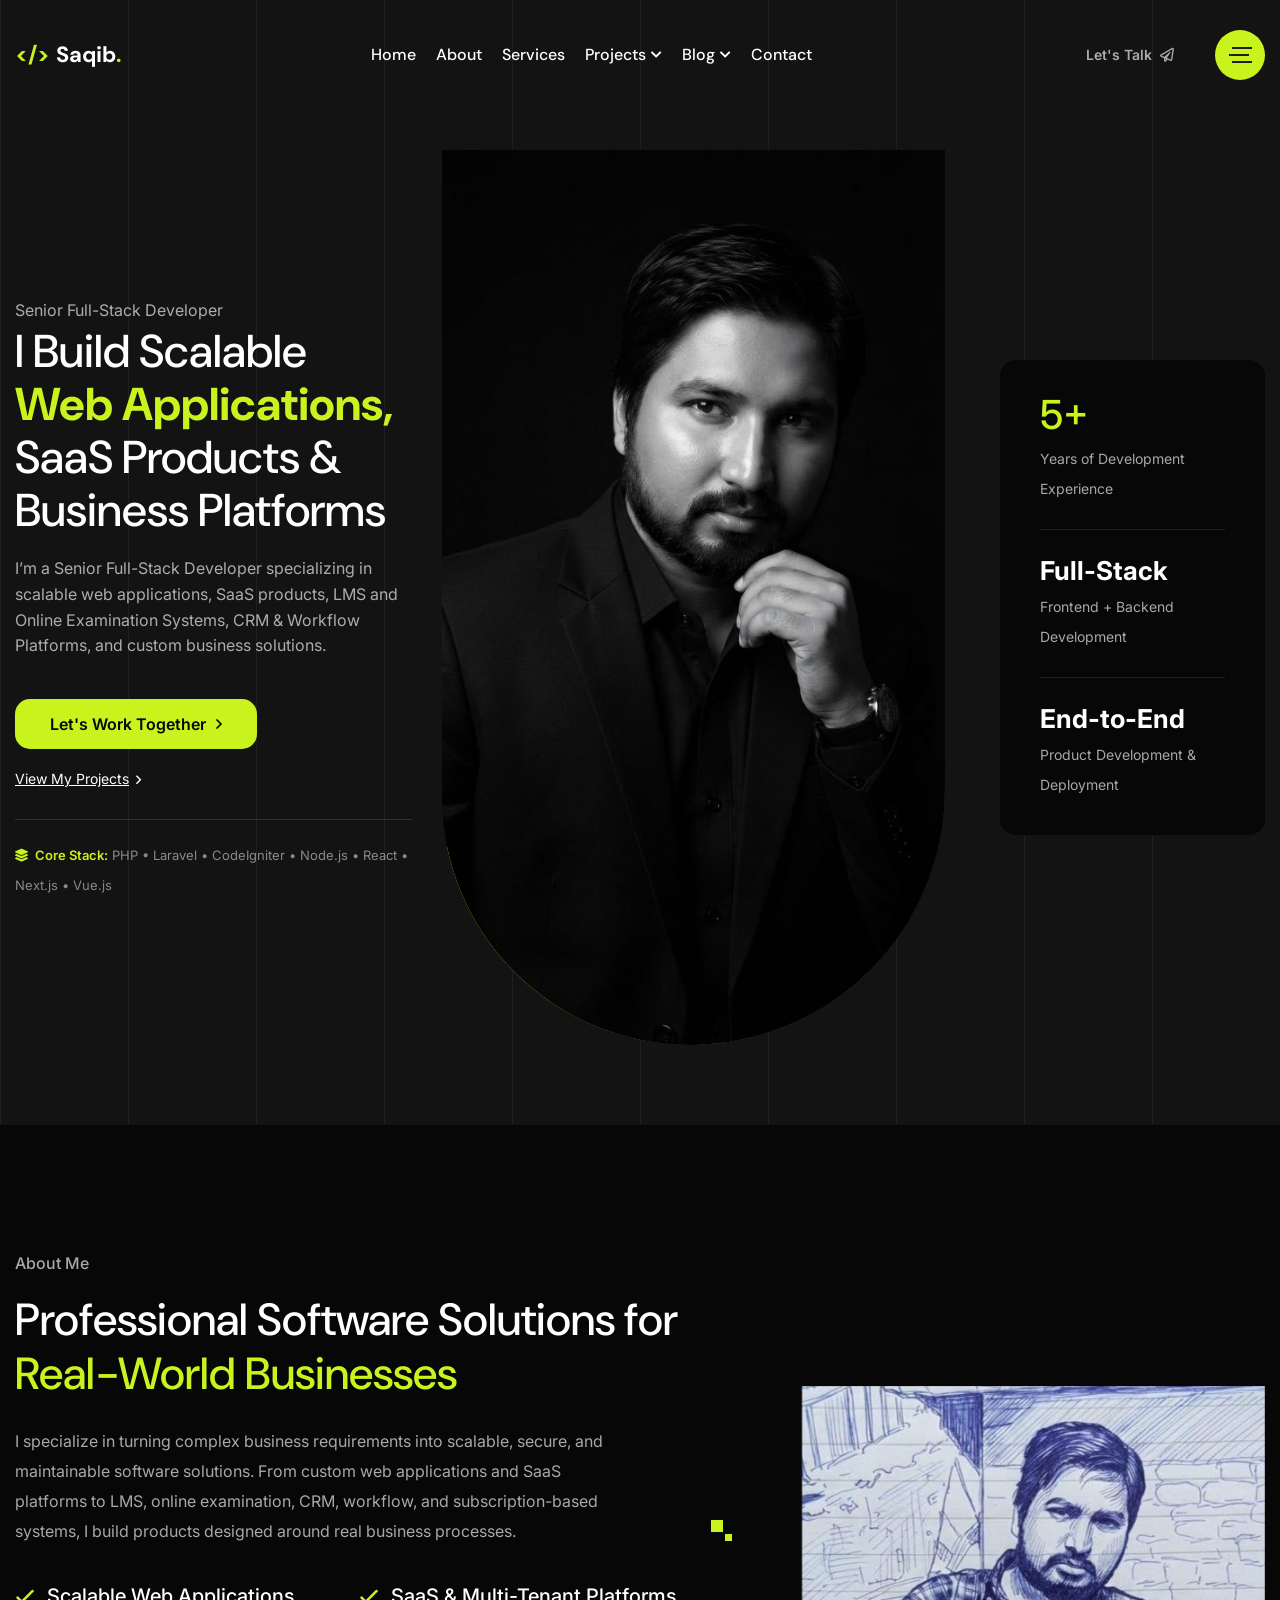
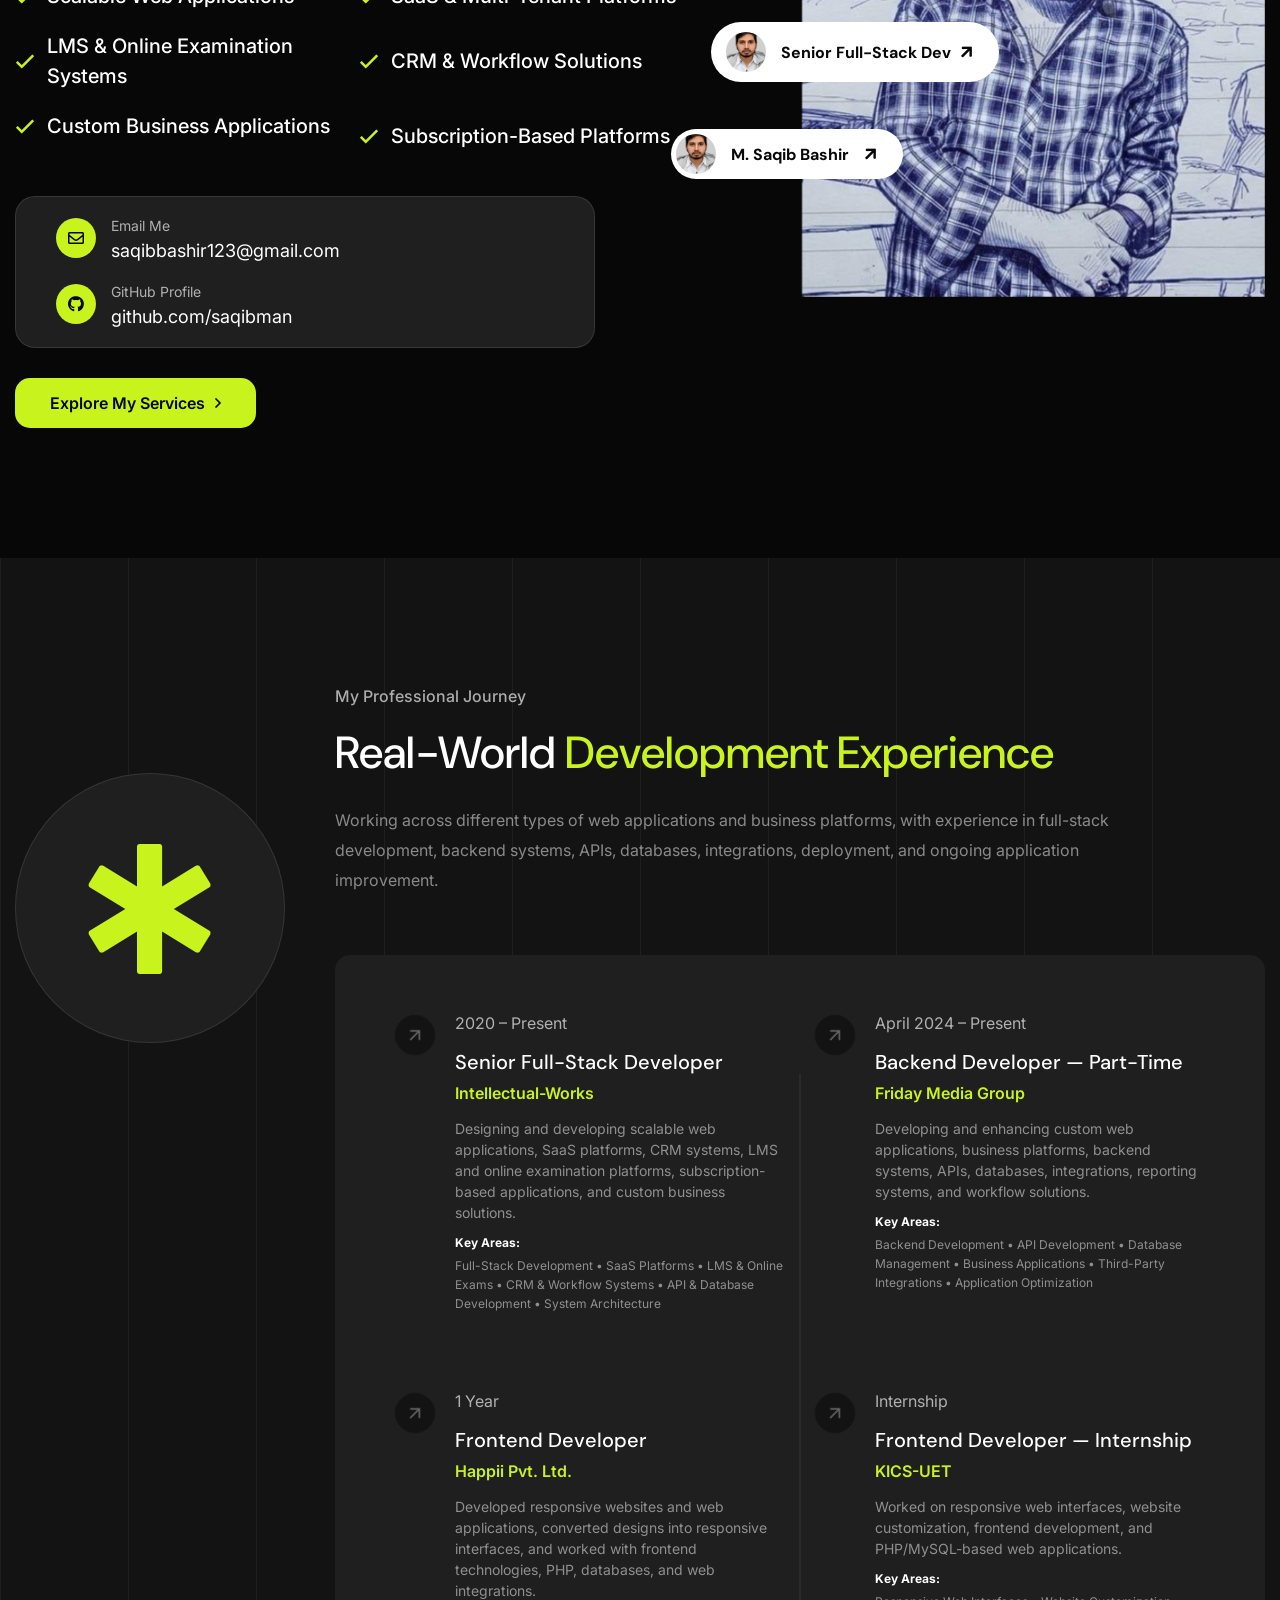
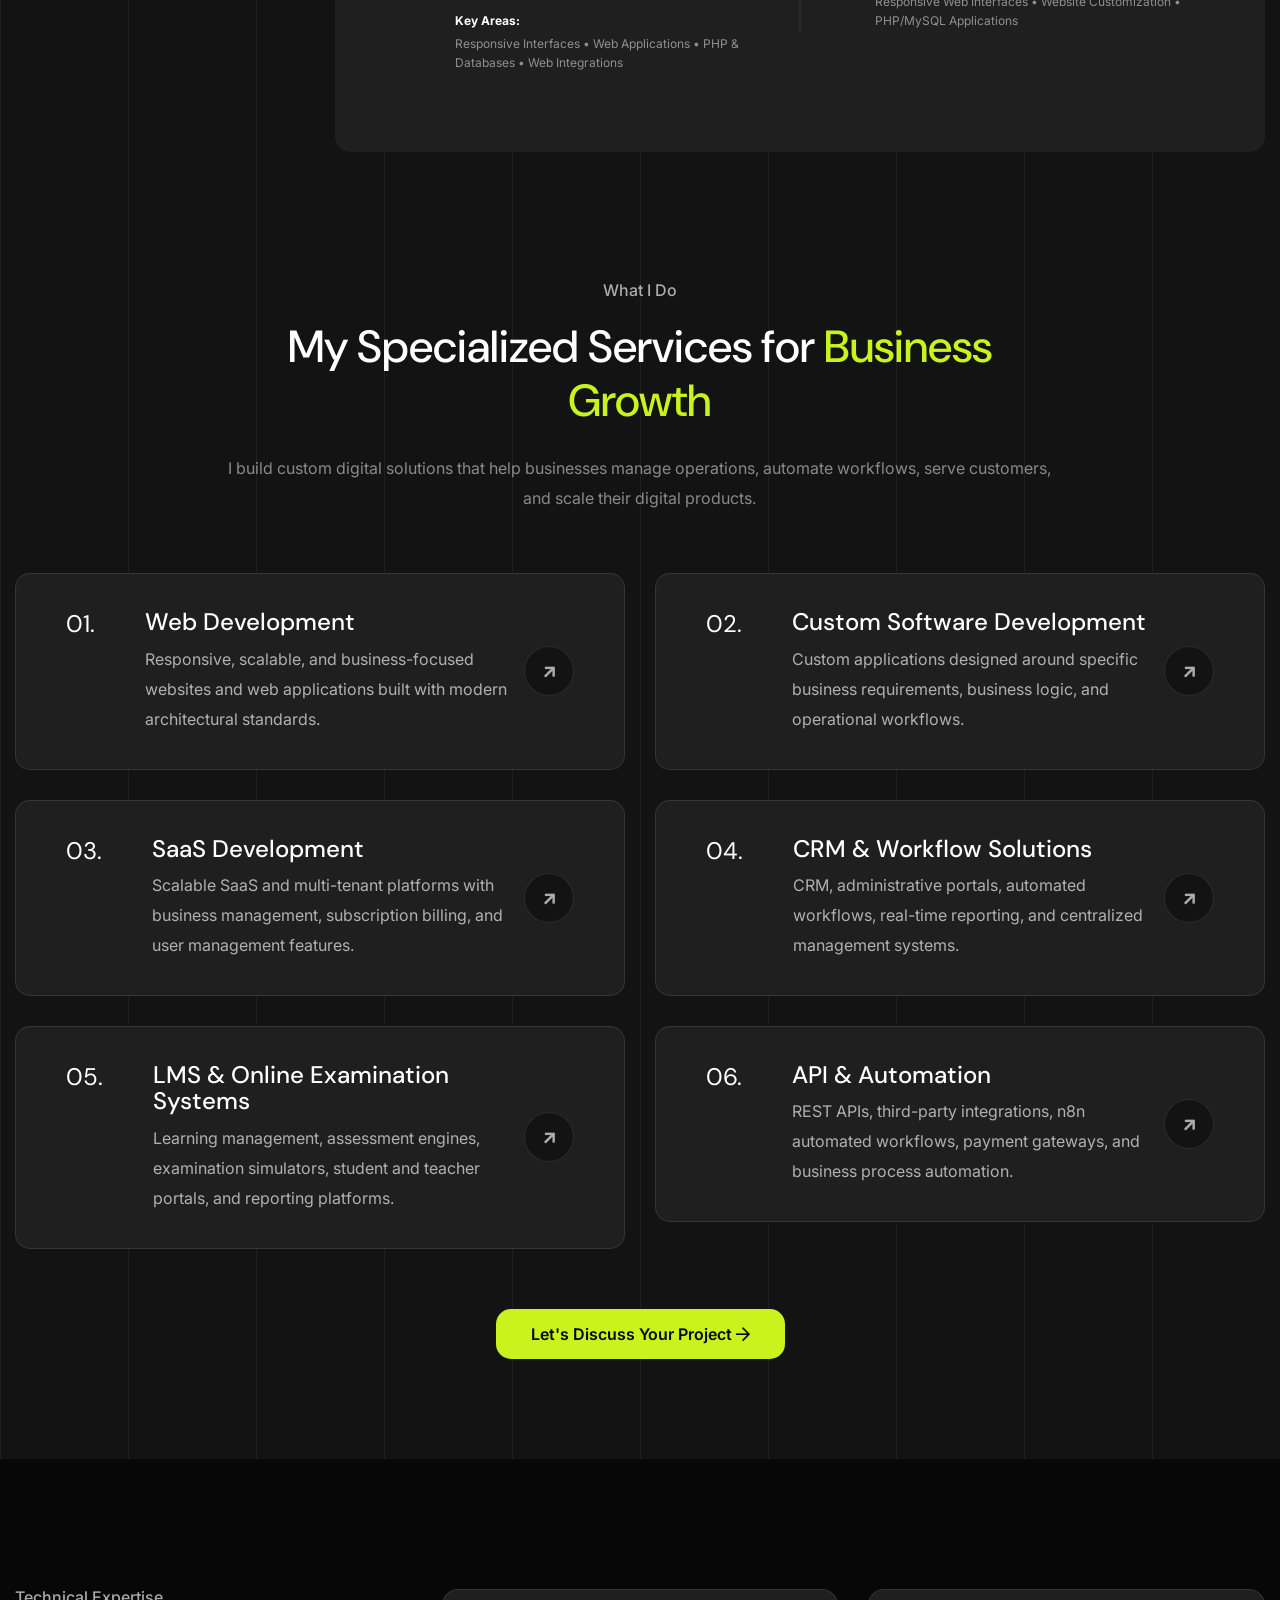
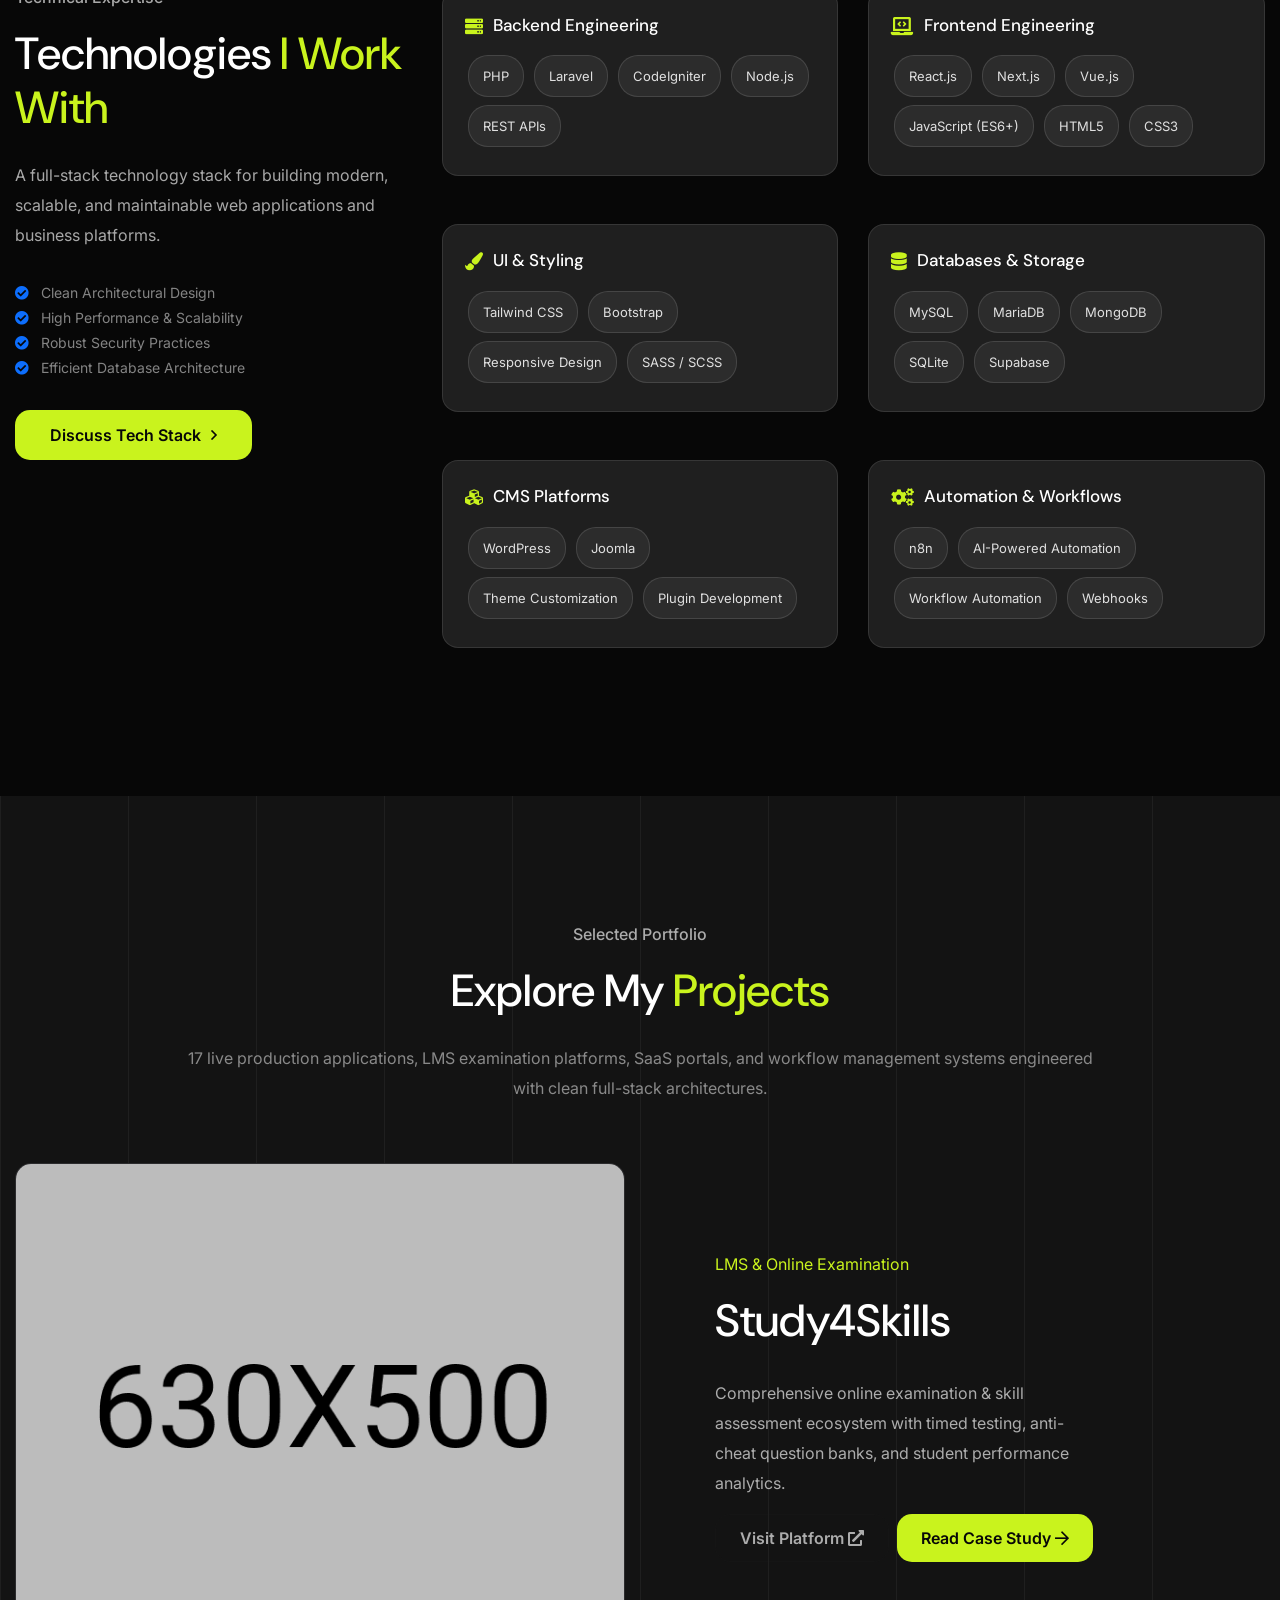
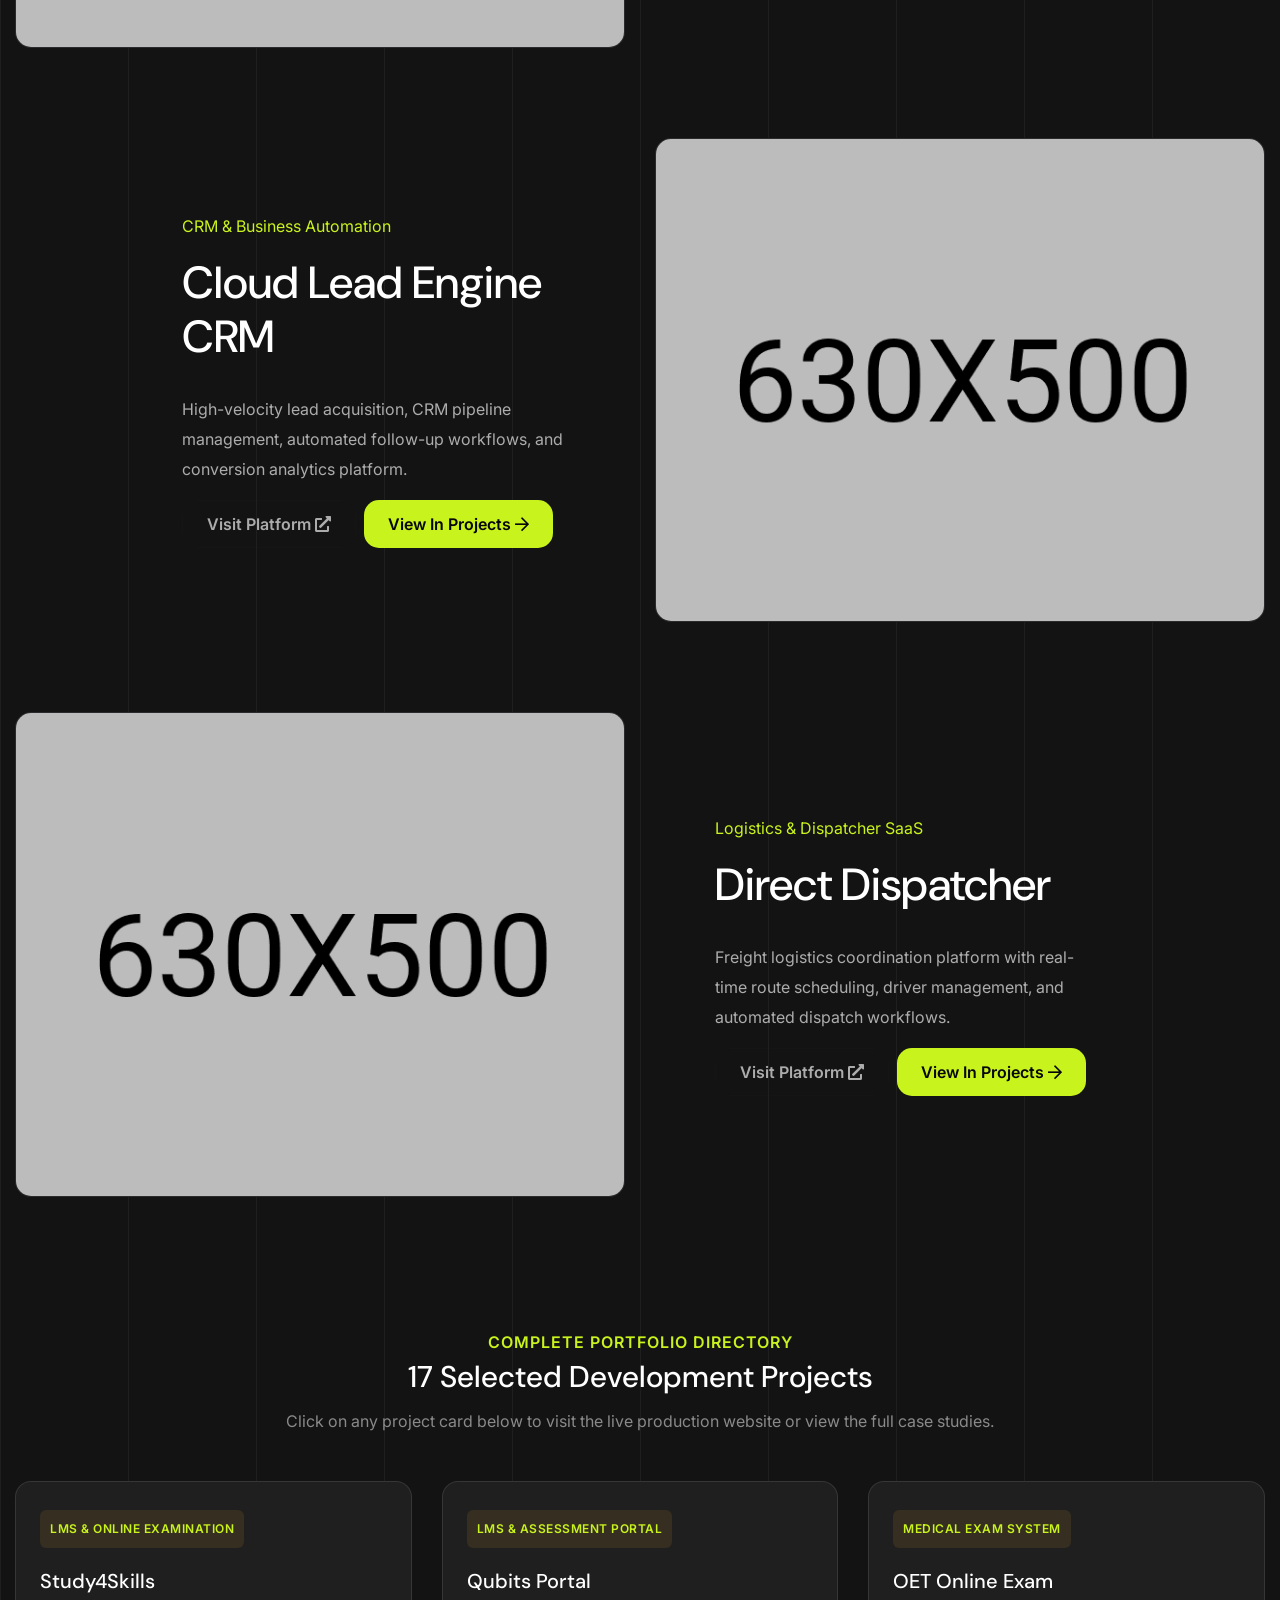
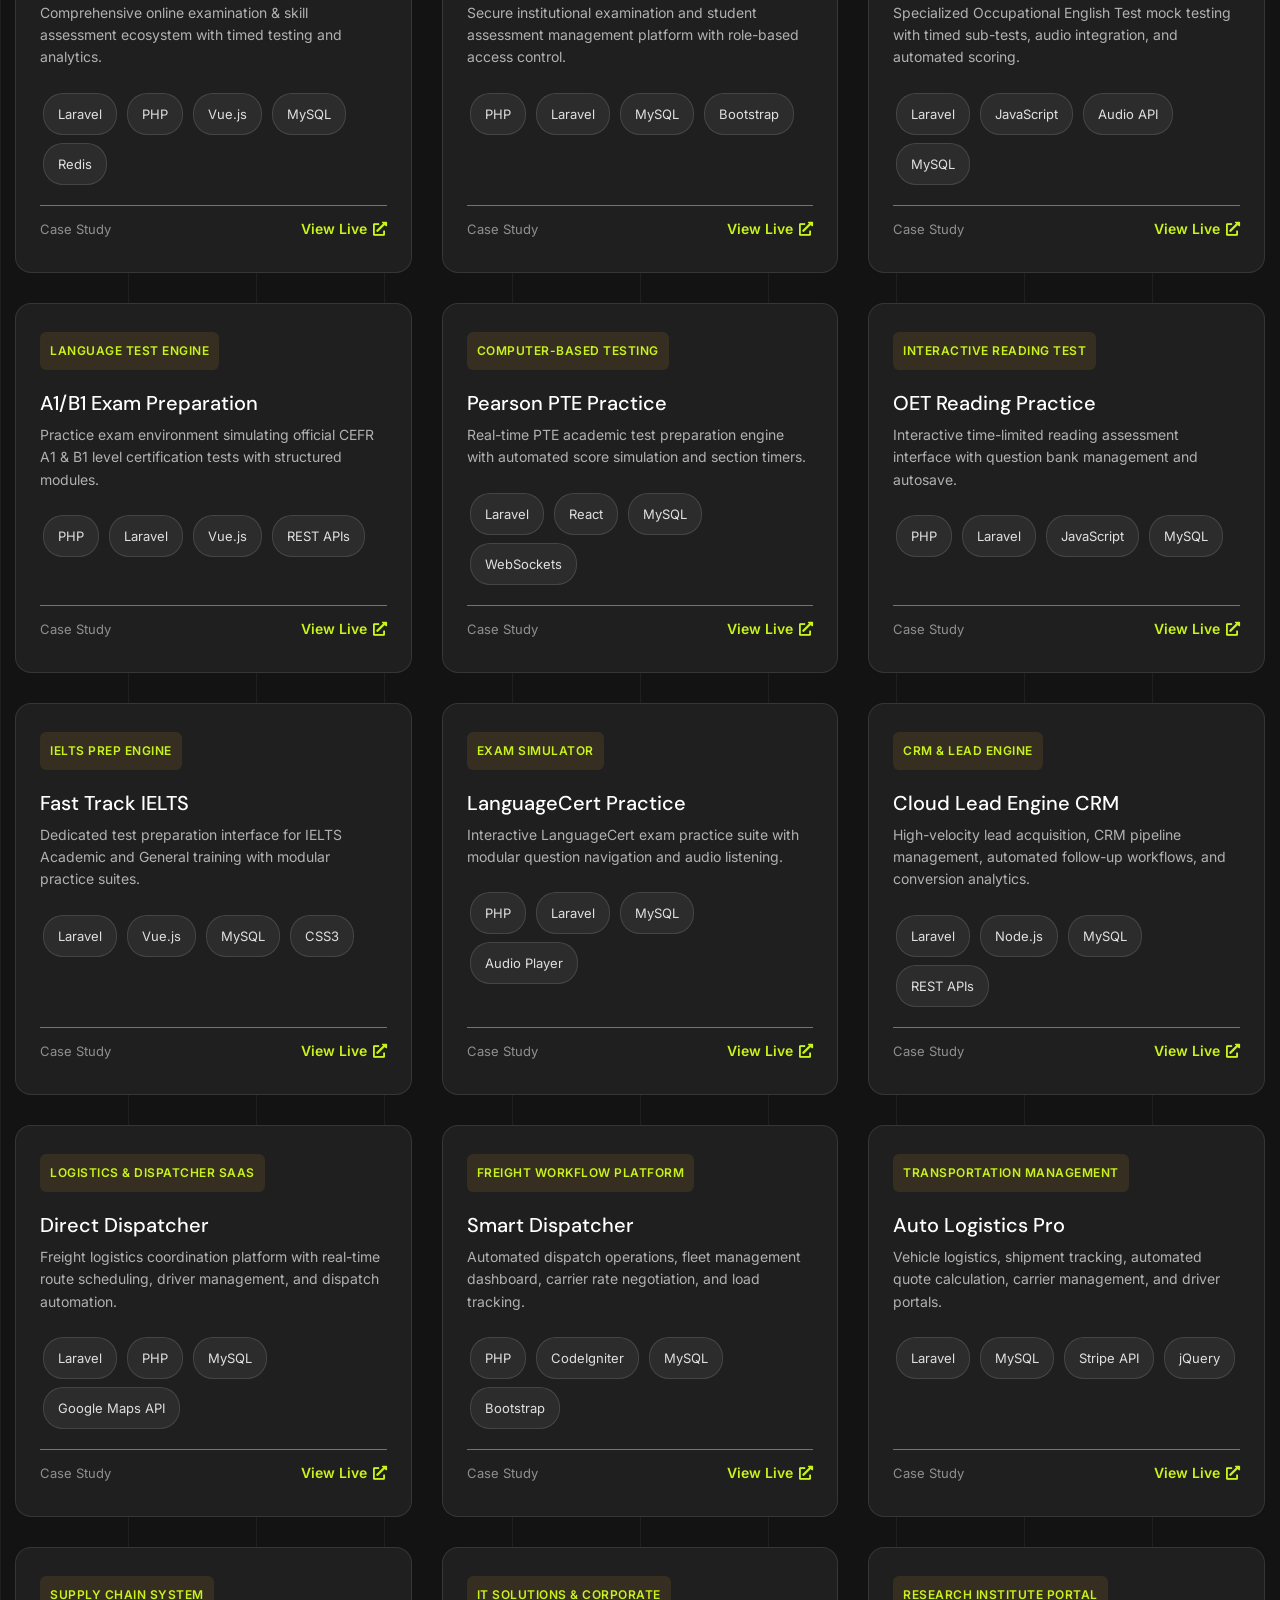
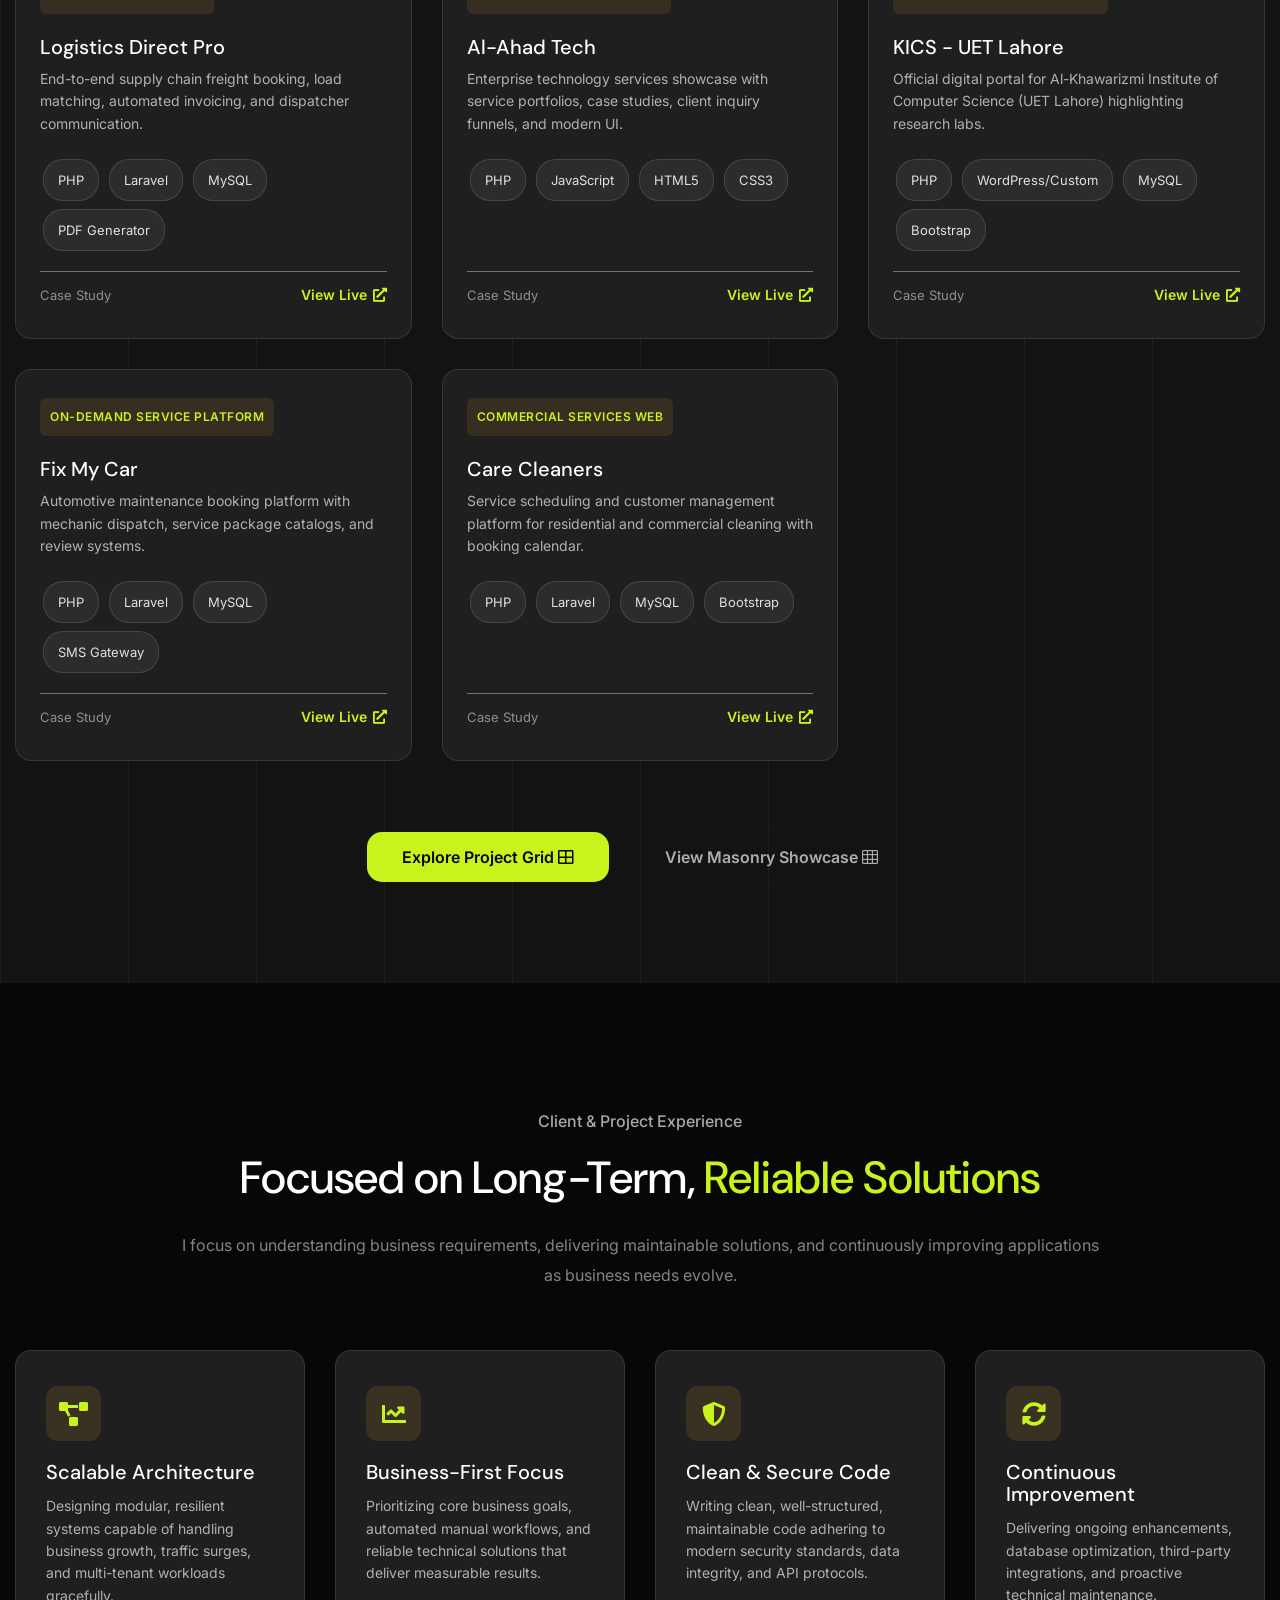
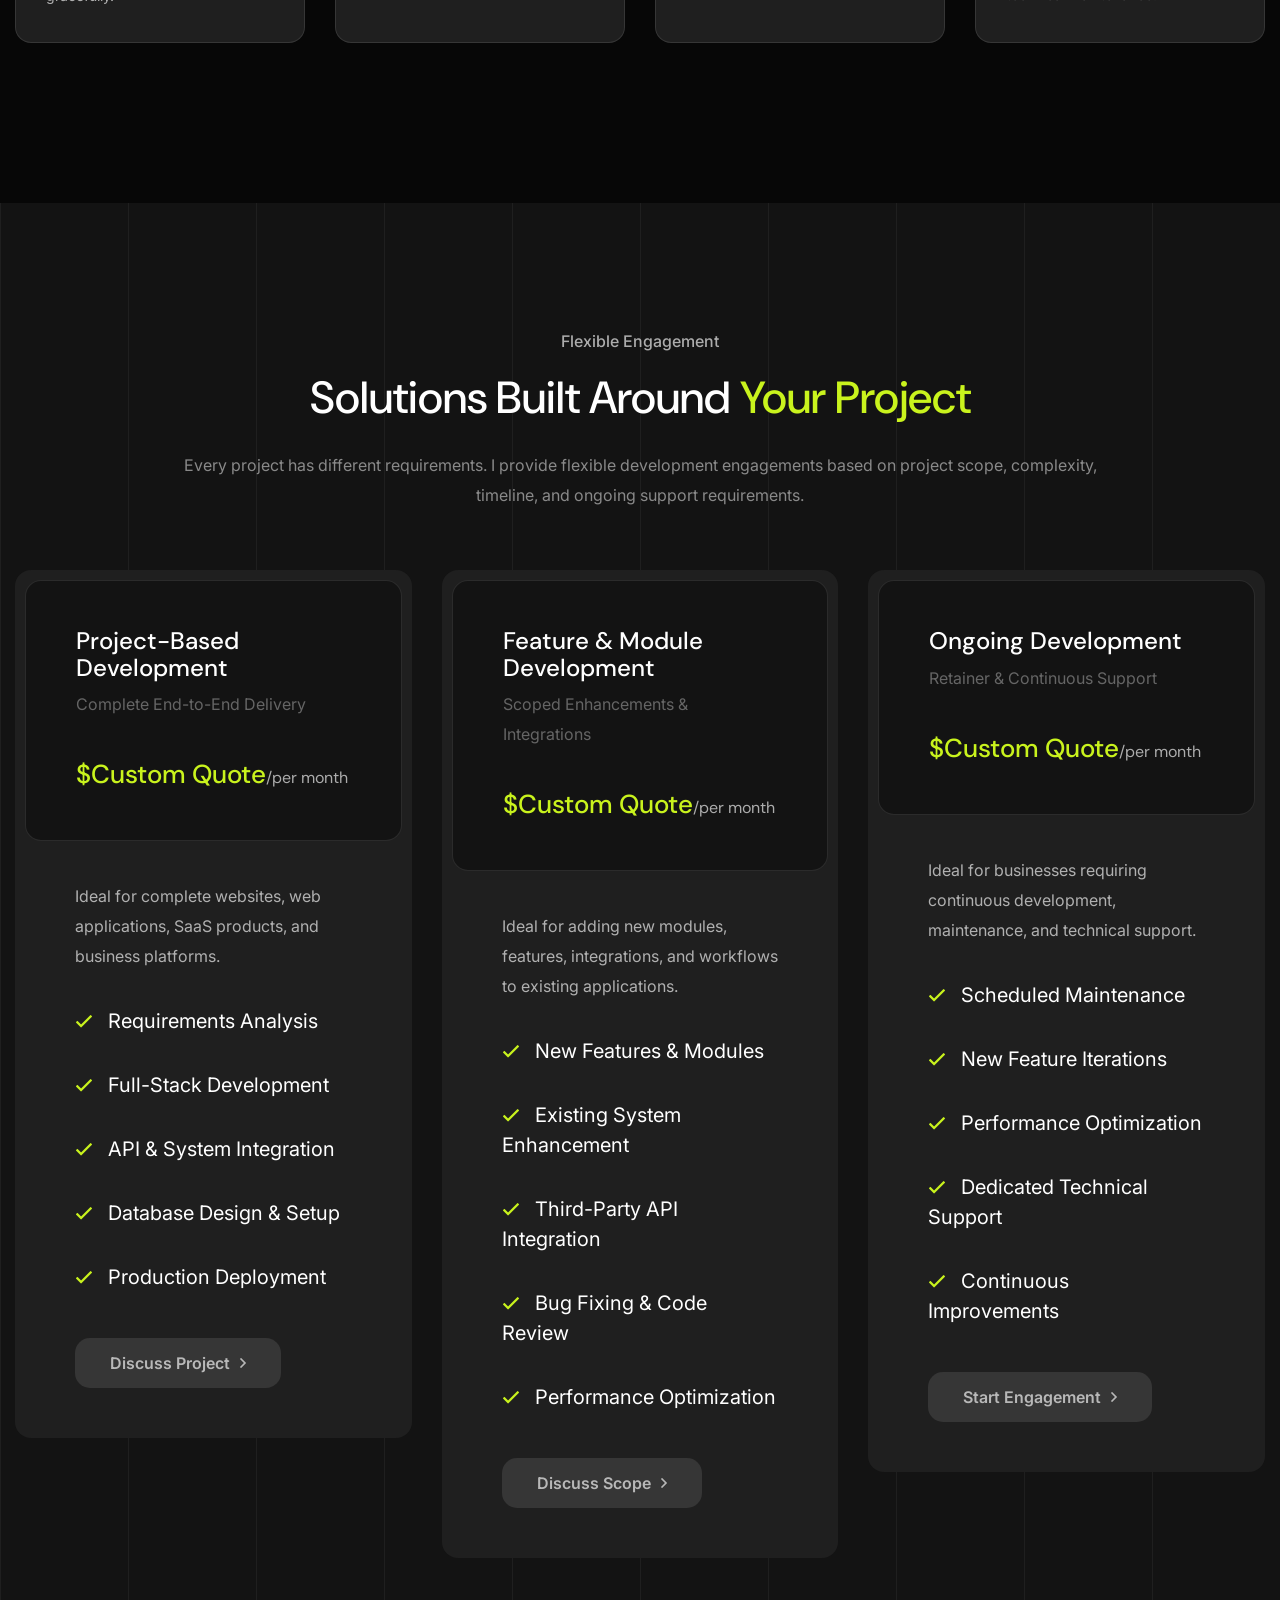
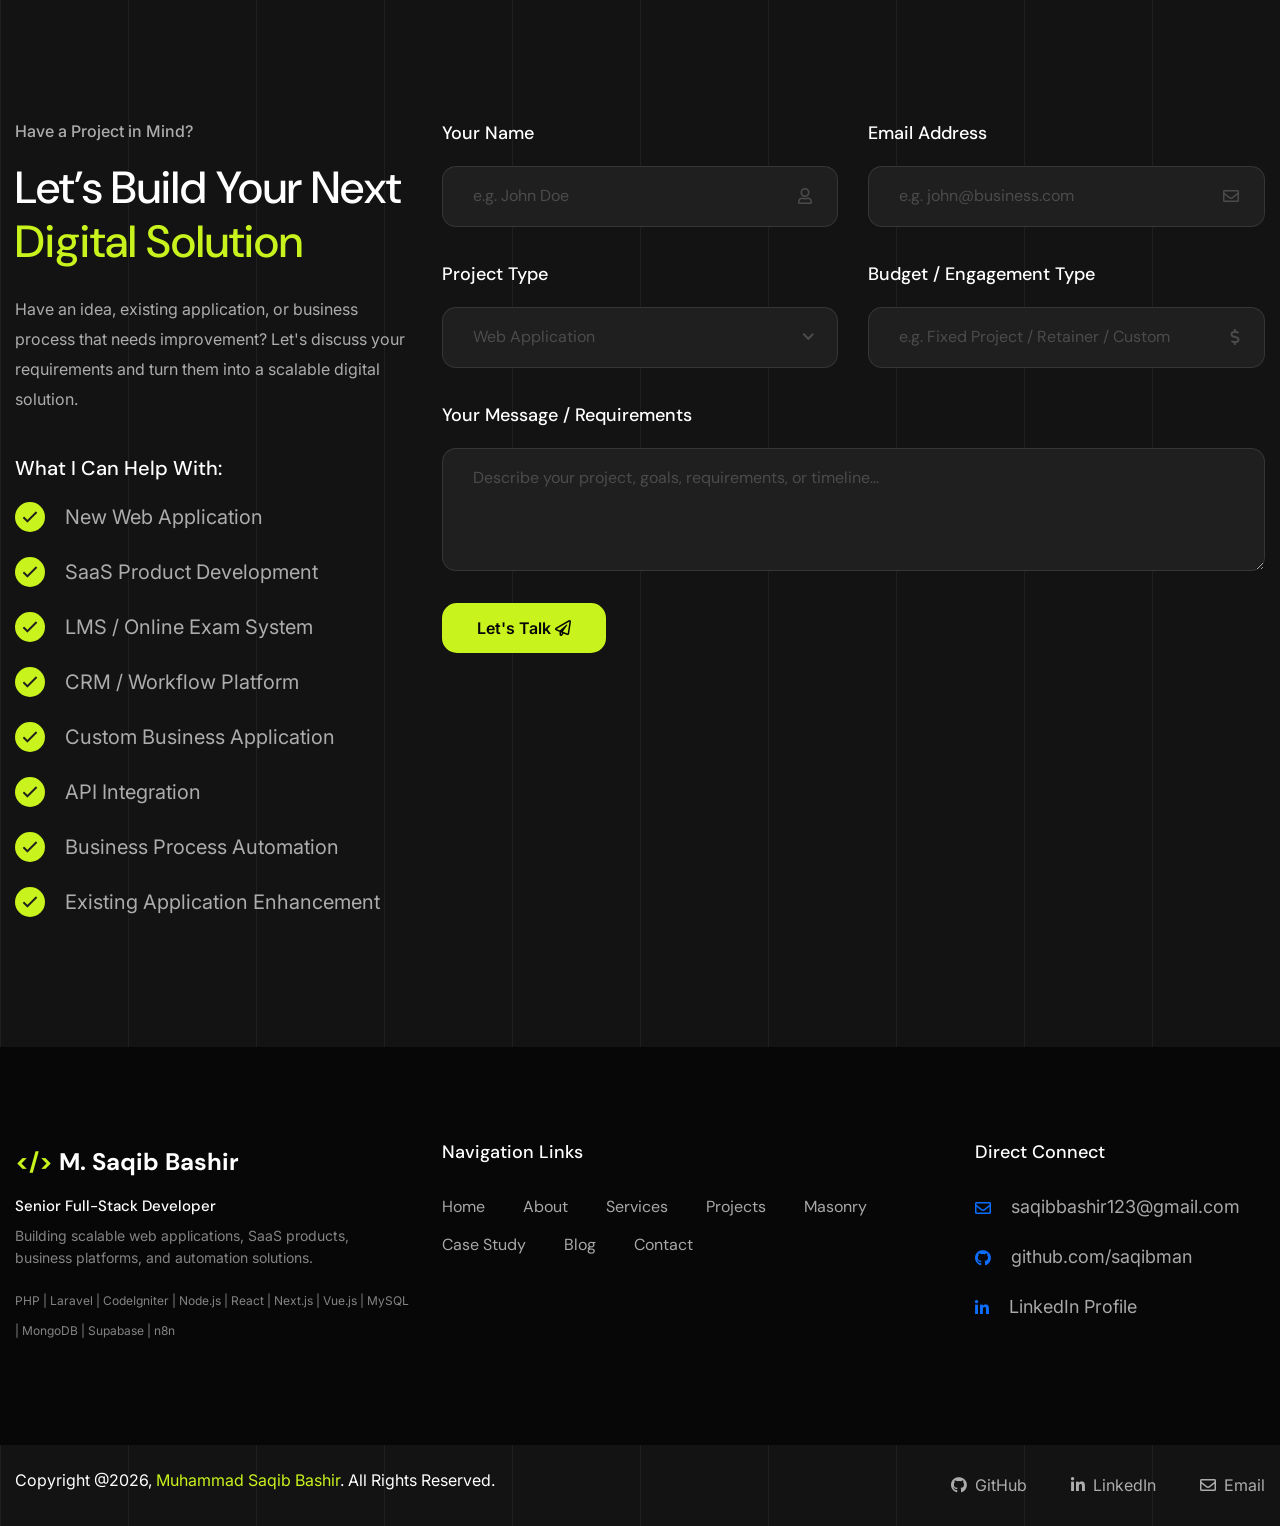
==== commit 6b4c38c9: "most changez Fixed" ====
--- a/index.html
+++ b/index.html
@@ -1,14 +1,16 @@
 <!DOCTYPE html>
-<html lang="zxx">
+<html lang="en">
 <head>
     <!-- Required meta tags -->
     <meta charset="utf-8">
-    <meta name="description" content="">
     <meta http-equiv="X-UA-Compatible" content="IE=edge">
     <meta name="viewport" content="width=device-width, initial-scale=1, shrink-to-fit=no">
+    <meta name="description" content="M. Saqib Bashir is a Senior Full-Stack Developer specializing in PHP, Laravel, CodeIgniter, Node.js, React, Next.js, Vue.js, SaaS, LMS, Online Examination, CRM, workflow platforms, and business automation.">
+    <meta name="keywords" content="M. Saqib Bashir, Muhammad Saqib Bashir, Senior Full-Stack Developer, Software Engineer, PHP, Laravel, CodeIgniter, Node.js, React, Next.js, Vue.js, SaaS, LMS, Online Examination Systems, CRM, Workflow Automation, n8n">
+    <meta name="author" content="Muhammad Saqib Bashir">
 
     <!-- Title -->
-    <title>Noxfolio - Personal Portfolio Resume HTML Template || Home</title>
+    <title>M. Saqib Bashir | Senior Full-Stack Developer | SaaS &amp; Business Solutions</title>
     <!-- Favicon Icon -->
     <link rel="shortcut icon" href="assets/images/favicon.png" type="image/x-icon">
     
@@ -29,6 +31,156 @@
     <!-- Main Style -->
     <link rel="stylesheet" href="assets/css/style.css">
     
+    <style>
+        html {
+            scroll-behavior: smooth;
+        }
+        /* Custom Enhancements for Senior Positioning */
+        .tech-pill {
+            display: inline-block;
+            background: rgba(255, 255, 255, 0.06);
+            border: 1px solid rgba(255, 255, 255, 0.12);
+            color: #e0e0e0;
+            padding: 5px 14px;
+            border-radius: 20px;
+            font-size: 13px;
+            margin: 4px 3px;
+            transition: all 0.3s ease;
+        }
+        .tech-pill:hover {
+            background: var(--primary-color);
+            color: var(--black-color);
+            border-color: var(--primary-color);
+            transform: translateY(-2px);
+        }
+        .skill-group-box {
+            background: var(--lighter-color);
+            border: 1px solid var(--border-color);
+            border-radius: 16px;
+            padding: 24px 22px;
+            margin-bottom: 24px;
+            transition: all 0.3s ease;
+            height: calc(100% - 24px);
+        }
+        .skill-group-box:hover {
+            border-color: var(--primary-color);
+            transform: translateY(-4px);
+        }
+        .skill-group-box h5 {
+            font-size: 17px;
+            margin-bottom: 14px;
+            display: flex;
+            align-items: center;
+            color: #fff;
+        }
+        .skill-group-box h5 i {
+            color: var(--primary-color);
+            margin-right: 10px;
+            font-size: 18px;
+        }
+        .project-card-grid {
+            background: var(--lighter-color);
+            border: 1px solid var(--border-color);
+            border-radius: 16px;
+            padding: 28px 24px;
+            margin-bottom: 30px;
+            transition: all 0.3s ease;
+            height: calc(100% - 30px);
+            display: flex;
+            flex-direction: column;
+            justify-content: space-between;
+        }
+        .project-card-grid:hover {
+            border-color: var(--primary-color);
+            transform: translateY(-5px);
+            box-shadow: 0 10px 30px rgba(0, 0, 0, 0.35);
+        }
+        .project-card-grid .cat-badge {
+            display: inline-block;
+            font-size: 12px;
+            font-weight: 600;
+            text-transform: uppercase;
+            letter-spacing: 0.5px;
+            color: var(--primary-color);
+            background: rgba(245, 178, 51, 0.1);
+            padding: 4px 10px;
+            border-radius: 6px;
+            margin-bottom: 14px;
+        }
+        .project-card-grid h4 {
+            font-size: 20px;
+            margin-bottom: 10px;
+            color: #fff;
+        }
+        .project-card-grid h4 a {
+            color: #fff;
+            transition: color 0.3s ease;
+        }
+        .project-card-grid h4 a:hover {
+            color: var(--primary-color);
+        }
+        .project-card-grid p {
+            font-size: 14px;
+            line-height: 1.6;
+            color: rgba(255, 255, 255, 0.65);
+            margin-bottom: 20px;
+            flex-grow: 1;
+        }
+        .project-card-grid .project-link-btn {
+            display: inline-flex;
+            align-items: center;
+            font-size: 14px;
+            font-weight: 600;
+            color: var(--primary-color);
+            transition: all 0.3s ease;
+        }
+        .project-card-grid .project-link-btn i {
+            margin-left: 6px;
+            transition: transform 0.3s ease;
+        }
+        .project-card-grid .project-link-btn:hover {
+            color: #fff;
+        }
+        .project-card-grid .project-link-btn:hover i {
+            transform: translateX(4px);
+        }
+        .pillar-card {
+            background: var(--lighter-color);
+            border: 1px solid var(--border-color);
+            border-radius: 16px;
+            padding: 35px 30px;
+            margin-bottom: 30px;
+            transition: all 0.3s ease;
+            height: calc(100% - 30px);
+        }
+        .pillar-card:hover {
+            border-color: var(--primary-color);
+            transform: translateY(-5px);
+        }
+        .pillar-card .icon-wrap {
+            width: 55px;
+            height: 55px;
+            background: rgba(245, 178, 51, 0.12);
+            color: var(--primary-color);
+            border-radius: 12px;
+            display: flex;
+            align-items: center;
+            justify-content: center;
+            font-size: 24px;
+            margin-bottom: 20px;
+        }
+        .pillar-card h4 {
+            font-size: 20px;
+            margin-bottom: 12px;
+            color: #fff;
+        }
+        .pillar-card p {
+            font-size: 14px;
+            line-height: 1.6;
+            color: rgba(255, 255, 255, 0.65);
+            margin-bottom: 0;
+        }
+    </style>
 </head>
 <body class="home-one">
     <div class="page-wrapper">
@@ -37,14 +189,18 @@
         <div class="preloader"></div>
 
         <!-- main header -->
-        <header class="main-header menu-absolute">
+        <header class="main-header menu-absolute" id="header">
             <!--Header-Upper-->
             <div class="header-upper">
                 <div class="container container-1620 clearfix">
 
                     <div class="header-inner rel d-flex align-items-center">
                         <div class="logo-outer">
-                            <div class="logo"><a href="index.html"><img src="assets/images/logos/logo.png" alt="Logo" title="Logo"></a></div>
+                            <div class="logo">
+                                <a href="index.html" class="d-flex align-items-center" style="font-size: 22px; font-weight: 700; color: #ffffff; text-decoration: none; font-family: 'DM Sans', sans-serif;">
+                                    <span style="color: var(--primary-color); margin-right: 6px; font-weight: 800;">&lt;/&gt;</span> Saqib<span style="color: var(--primary-color);">.</span>
+                                </a>
+                            </div>
                         </div>
 
                         <div class="nav-outer clearfix mx-auto">
@@ -52,8 +208,8 @@
                             <nav class="main-menu navbar-expand-lg">
                                 <div class="navbar-header">
                                    <div class="mobile-logo my-15">
-                                       <a href="index.html">
-                                            <img src="assets/images/logos/logo.png" alt="Logo" title="Logo">
+                                       <a href="index.html" style="font-size: 20px; font-weight: 700; color: #ffffff; text-decoration: none;">
+                                           <span style="color: var(--primary-color); font-weight: 800;">&lt;/&gt;</span> Saqib<span style="color: var(--primary-color);">.</span>
                                        </a>
                                    </div>
                                    
@@ -67,40 +223,20 @@
 
                                 <div class="navbar-collapse collapse clearfix">
                                     <ul class="navigation clearfix">
-                                        <li class="dropdown"><a href="#">Home</a>
+                                        <li class="current"><a href="index.html">Home</a></li>
+                                        <li><a href="about.html">About</a></li>
+                                        <li><a href="services.html">Services</a></li>
+                                        <li class="dropdown"><a href="projects.html">Projects</a>
                                             <ul>
-                                               <li class="dropdown"><a href="#">MultiPage</a>
-                                                    <ul>
-                                                        <li><a href="index.html">Home One</a></li>
-                                                        <li><a href="index2.html">Home Two</a></li>
-                                                    </ul>
-                                                </li>
-                                               <li class="dropdown"><a href="#">OnePage</a>
-                                                    <ul>
-                                                        <li><a href="indexonepage.html">Home One</a></li>
-                                                        <li><a href="index2onepage.html">Home Two</a></li>
-                                                    </ul>
-                                                </li>
+                                                <li><a href="projects.html">Project Grid</a></li>
+                                                <li><a href="projects-masonry.html">Projects Masonry</a></li>
+                                                <li><a href="project-details.html">Project Details</a></li>
                                             </ul>
                                         </li>
-                                        <li><a href="about.html">about</a></li>
-                                        <li><a href="services.html">services</a></li>
-                                        <li class="dropdown"><a href="#">projects</a>
+                                        <li class="dropdown"><a href="blog.html">Blog</a>
                                             <ul>
-                                                <li><a href="projects.html">project Grid</a></li>
-                                                <li><a href="projects-masonry.html">projects masonry</a></li>
-                                                <li><a href="project-details.html">projects details</a></li>
-                                            </ul>
-                                        </li>
-                                        <li class="dropdown"><a href="#">blog</a>
-                                            <ul>
-                                                <li><a href="blog.html">blog standard</a></li>
-                                                <li><a href="blog-details.html">blog details</a></li>
-                                            </ul>
-                                        </li>
-                                        <li class="dropdown"><a href="#">pages</a>
-                                            <ul>
-                                                <li><a href="404.html">Error Page</a></li>
+                                                <li><a href="blog.html">Blog Standard</a></li>
+                                                <li><a href="blog-details.html">Blog Details</a></li>
                                             </ul>
                                         </li>
                                         <li><a href="contact.html">Contact</a></li>
@@ -112,10 +248,12 @@
                         </div>
                         
                         <!-- Menu Button -->
-                        <div class="menu-btns">
+                        <div class="menu-btns d-flex align-items-center">
+                            <a href="#contact" class="theme-btn style-two d-none d-lg-inline-block me-3 py-2 px-4" style="font-size: 14px;">Let's Talk <i class="far fa-paper-plane ms-1"></i></a>
+                            
                             <!-- menu sidbar -->
                             <div class="menu-sidebar">
-                                <button>
+                                <button title="Toggle Sidebar">
                                     <img src="assets/images/shape/sidebar-tottler.svg" alt="Toggler">
                                 </button>
                             </div>
@@ -135,33 +273,34 @@
             <div class="inner-box text-center">
                 <div class="cross-icon"><span class="fa fa-times"></span></div>
                 <div class="title">
-                    <h4>Get Appointment</h4>
-                </div>
-
-                <!--Appointment Form-->
-                <div class="appointment-form">
-                    <form method="post" action="contact.html">
-                        <div class="form-group">
-                            <input type="text" name="text" value="" placeholder="Name" required>
-                        </div>
-                        <div class="form-group">
-                            <input type="email" name="email" value="" placeholder="Email Address" required>
-                        </div>
-                        <div class="form-group">
-                            <textarea placeholder="Message" rows="5"></textarea>
-                        </div>
-                        <div class="form-group">
-                            <button type="submit" class="theme-btn">Submit now</button>
-                        </div>
-                    </form>
+                    <h4>Muhammad Saqib Bashir</h4>
+                    <p class="text-white-50 mt-1" style="font-size: 14px;">Senior Full-Stack Developer</p>
+                </div>
+
+                <!--Quick Info-->
+                <div class="sidebar-info text-start px-2 my-4">
+                    <p class="text-white-50 mb-3" style="font-size: 14px; line-height: 1.6;">Specializing in scalable web applications, SaaS products, LMS &amp; Online Examination systems, CRM &amp; business automation platforms.</p>
+                    <div class="info-item mb-2" style="font-size: 14px;">
+                        <i class="far fa-envelope text-primary me-2"></i> <a href="mailto:saqibbashir123@gmail.com" class="text-white-50">saqibbashir123@gmail.com</a>
+                    </div>
+                    <div class="info-item mb-2" style="font-size: 14px;">
+                        <i class="fab fa-github text-primary me-2"></i> <a href="https://github.com/saqibman" target="_blank" rel="noopener noreferrer" class="text-white-50">github.com/saqibman</a>
+                    </div>
+                    <div class="info-item mb-2" style="font-size: 14px;">
+                        <i class="fab fa-linkedin-in text-primary me-2"></i> <a href="https://linkedin.com" target="_blank" rel="noopener noreferrer" class="text-white-50">LinkedIn Profile</a>
+                    </div>
+                </div>
+
+                <!--Quick Action-->
+                <div class="mt-4">
+                    <a href="#contact" class="theme-btn w-100 close-menu">Start a Conversation <i class="far fa-arrow-right ms-2"></i></a>
                 </div>
 
                 <!--Social Icons-->
-                <div class="social-style-one">
-                    <a href="#"><i class="fab fa-twitter"></i></a>
-                    <a href="#"><i class="fab fa-facebook-f"></i></a>
-                    <a href="#"><i class="fab fa-instagram"></i></a>
-                    <a href="#"><i class="fab fa-pinterest-p"></i></a>
+                <div class="social-style-one mt-4">
+                    <a href="https://github.com/saqibman" target="_blank" rel="noopener noreferrer" title="GitHub"><i class="fab fa-github"></i></a>
+                    <a href="https://linkedin.com" target="_blank" rel="noopener noreferrer" title="LinkedIn"><i class="fab fa-linkedin-in"></i></a>
+                    <a href="mailto:saqibbashir123@gmail.com" title="Email"><i class="far fa-envelope"></i></a>
                 </div>
             </div>
         </section>
@@ -169,40 +308,43 @@
        
         
         <!-- Hero Section Start -->
-        <section class="main-hero-area pt-150 pb-80 rel z-1">
+        <section class="main-hero-area pt-150 pb-80 rel z-1" id="home">
             <div class="container container-1620">
                 <div class="row align-items-center">
                     <div class="col-lg-4 col-sm-7">
                         <div class="hero-content rmb-55 wow fadeInUp delay-0-2s">
-                            <span class="h2">Hello, i’m </span>
-                            <h1><b>Roy C. Jones</b> web designer</h1>
-                            <p>We denounce with righteous indignation dislike demoralized by the charms of pleasure</p>
-                            <div class="hero-btns">
-                                <a href="contact.html" class="theme-btn">Hire Me <i class="far fa-angle-right"></i></a>
-                                <a href="contact.html" class="read-more">Download Resume <i class="far fa-angle-right"></i></a>
+                            <span class="sub-title mb-15">Senior Full-Stack Developer</span>
+                            <h1 style="font-size: 46px; line-height: 1.15; margin-bottom: 20px;">I Build Scalable <b>Web Applications,</b> SaaS Products &amp; Business Platforms</h1>
+                            <p style="font-size: 16px; line-height: 1.6; margin-bottom: 25px;">I’m a Senior Full-Stack Developer specializing in scalable web applications, SaaS products, LMS and Online Examination Systems, CRM &amp; Workflow Platforms, and custom business solutions.</p>
+                            <div class="hero-btns mb-25">
+                                <a href="#contact" class="theme-btn">Let's Work Together <i class="far fa-angle-right"></i></a>
+                                <a href="#projects" class="read-more">View My Projects <i class="far fa-angle-right"></i></a>
+                            </div>
+                            <div class="hero-tech-stack text-white-50 pt-20" style="border-top: 1px solid rgba(255,255,255,0.12); font-size: 13px;">
+                                <span style="color: var(--primary-color); font-weight: 600;"><i class="fas fa-layer-group me-1"></i> Core Stack:</span> PHP • Laravel • CodeIgniter • Node.js • React • Next.js • Vue.js
                             </div>
                         </div>
                     </div>
                     <div class="col-lg-3 col-sm-5 order-lg-3">
                         <div class="hero-counter-wrap ms-lg-auto rmb-55 wow fadeInUp delay-0-4s">
+                            <div class="counter-item counter-text-wrap mb-30">
+                                <span class="count-text plus" data-speed="3000" data-stop="5">0</span>
+                                <span class="counter-title" style="font-size: 14px; margin-top: 6px; display: block;">Years of Development Experience</span>
+                            </div>
+                            <div class="counter-item counter-text-wrap mb-30">
+                                <span style="font-size: 26px; font-weight: 700; color: #ffffff; display: block; line-height: 1.2;">Full-Stack</span>
+                                <span class="counter-title" style="font-size: 14px; margin-top: 6px; display: block;">Frontend + Backend Development</span>
+                            </div>
                             <div class="counter-item counter-text-wrap">
-                                <span class="count-text plus" data-speed="3000" data-stop="13">0</span>
-                                <span class="counter-title">Years Of Experience</span>
-                            </div>
-                            <div class="counter-item counter-text-wrap">
-                                <span class="count-text k-plus" data-speed="3000" data-stop="8">0</span>
-                                <span class="counter-title">Project Complete</span>
-                            </div>
-                            <div class="counter-item counter-text-wrap">
-                                <span class="count-text percent" data-speed="3000" data-stop="99">0</span>
-                                <span class="counter-title">Client Satisfactions</span>
+                                <span style="font-size: 26px; font-weight: 700; color: #ffffff; display: block; line-height: 1.2;">End-to-End</span>
+                                <span class="counter-title" style="font-size: 14px; margin-top: 6px; display: block;">Product Development &amp; Deployment</span>
                             </div>
                         </div>
                     </div>
                     <div class="col-lg-5">
                         <div class="author-image-part wow fadeIn delay-0-3s">
                             <div class="bg-circle"></div>
-                            <img src="assets/images/hero/me.png" alt="Author">
+                            <img src="assets/images/hero/me.jpg" alt="Muhammad Saqib Bashir - Senior Full-Stack Developer">
                             <div class="progress-shape">
                                 <img src="assets/images/hero/progress-shape.png" alt="Progress">
                             </div>
@@ -222,7 +364,7 @@
         
         
         <!-- About Area start -->
-        <section class="about-area rel z-1">
+        <section class="about-area rel z-1" id="about">
             <div class="for-bgc-black py-130 rpy-100">
                 <div class="container">
                     <div class="row gap-100 align-items-center">
@@ -230,44 +372,49 @@
                             <div class="about-content-part rel z-2 rmb-55">
                                 <div class="section-title mb-35 wow fadeInUp delay-0-2s">
                                     <span class="sub-title mb-15">About Me</span>
-                                    <h2>Professional <span>Problem Solutions</span> For Digital Products</h2>
-                                    <p>At vero eos et accusamus etodio dignissimos ducimus praesentium voluptatum corrupti quos dolores quas molestias excepturi sint occaecati cupiditate provident qui officia deserunt mollitia animi, id est laborum et dolorum</p>
+                                    <h2>Professional Software Solutions for <span>Real-World Businesses</span></h2>
+                                    <p>I specialize in turning complex business requirements into scalable, secure, and maintainable software solutions. From custom web applications and SaaS platforms to LMS, online examination, CRM, workflow, and subscription-based systems, I build products designed around real business processes.</p>
                                 </div>
                                 <ul class="list-style-one two-column wow fadeInUp delay-0-2s">
-                                    <li>Branding & Design</li>
-                                    <li>Digital Marketing</li>
-                                    <li>Web Development</li>
-                                    <li>Product Design</li>
+                                    <li>Scalable Web Applications</li>
+                                    <li>SaaS &amp; Multi-Tenant Platforms</li>
+                                    <li>LMS &amp; Online Examination Systems</li>
+                                    <li>CRM &amp; Workflow Solutions</li>
+                                    <li>Custom Business Applications</li>
+                                    <li>Subscription-Based Platforms</li>
                                 </ul>
-                                <div class="about-info-box mt-25 wow fadeInUp delay-0-2s">
+                                <div class="about-info-box mt-35 wow fadeInUp delay-0-2s">
                                     <div class="info-box-item">
                                         <i class="far fa-envelope"></i>
                                         <div class="content">
-                                            <span>Email Us</span><br>
-                                            <a href="mailto:support@gmail.com">support@gmail.com</a>
+                                            <span>Email Me</span><br>
+                                            <a href="mailto:saqibbashir123@gmail.com">saqibbashir123@gmail.com</a>
                                         </div>
                                     </div>
                                     <div class="info-box-item">
-                                        <i class="far fa-phone"></i>
+                                        <i class="fab fa-github"></i>
                                         <div class="content">
-                                            <span>Make A Call</span><br>
-                                            <a href="callto:+000(123)45688">+880 (123) 456 88</a>
-                                        </div>
-                                    </div>
+                                            <span>GitHub Profile</span><br>
+                                            <a href="https://github.com/saqibman" target="_blank" rel="noopener noreferrer">github.com/saqibman</a>
+                                        </div>
+                                    </div>
+                                </div>
+                                <div class="mt-30 wow fadeInUp delay-0-3s">
+                                    <a href="#services" class="theme-btn">Explore My Services <i class="far fa-angle-right"></i></a>
                                 </div>
                             </div>
                         </div>
                         <div class="col-lg-5">
                             <div class="about-image-part wow fadeInUp delay-0-3s">
-                                <img src="assets/images/about/about.jpg" alt="About Me">
+                                <img src="assets/images/about/user-sketch.jpg" alt="Muhammad Saqib Bashir - Hand Drawn Sketch">
                                 <div class="about-btn btn-one wow fadeInRight delay-0-4s">
-                                    <img src="assets/images/about/btn-image1.png" alt="Image">
-                                    <h6>Experience Designer</h6>
+                                    <img src="assets/images/about/user-photo.jpg" alt="Photo" style="width: 40px; height: 40px; object-fit: cover; border-radius: 50%;">
+                                    <h6>Senior Full-Stack Dev</h6>
                                     <i class="fas fa-arrow-right"></i>
                                 </div>
                                 <div class="about-btn btn-two wow fadeInRight delay-0-5s">
-                                    <img src="assets/images/about/btn-image2.png" alt="Image">
-                                    <h6>Mark J. Collins</h6>
+                                    <img src="assets/images/about/user-photo.jpg" alt="Photo" style="width: 40px; height: 40px; object-fit: cover; border-radius: 50%;">
+                                    <h6>M. Saqib Bashir</h6>
                                     <i class="fas fa-arrow-right"></i>
                                 </div>
                                 <div class="dot-shape">
@@ -289,8 +436,8 @@
         <!-- About Area end -->
         
         
-        <!-- Resume Area start -->
-        <section class="resume-area pt-130 rpt-100 rel z-1">
+        <!-- Resume / Experience Area start -->
+        <section class="resume-area pt-130 rpt-100 rel z-1" id="experience">
             <div class="container">
                 <div class="row">
                     <div class="col-lg-3">
@@ -300,60 +447,77 @@
                     </div>
                     <div class="col-lg-9">
                         <div class="row">
-                            <div class="col-xl-8 col-lg-9">
+                            <div class="col-xl-11 col-lg-12">
                                 <div class="section-title mb-60 wow fadeInUp delay-0-2s">
-                                    <span class="sub-title mb-15">My Resume</span>
-                                    <h2>Real <span>Problem Solutions</span> Experience</h2>
+                                    <span class="sub-title mb-15">My Professional Journey</span>
+                                    <h2>Real-World <span>Development Experience</span></h2>
+                                    <p class="text-white-50 mt-15" style="font-size: 16px;">Working across different types of web applications and business platforms, with experience in full-stack development, backend systems, APIs, databases, integrations, deployment, and ongoing application improvement.</p>
                                 </div>
                             </div>
                         </div>
                         <div class="resume-items-wrap">
                             <div class="row justify-content-between">
-                                <div class="col-xl-5 col-md-6">
+                                <div class="col-xl-6 col-md-6 mb-4">
                                     <div class="resume-item wow fadeInUp delay-0-3s">
                                         <div class="icon">
                                             <i class="far fa-arrow-right"></i>
                                         </div>
                                         <div class="content">
-                                            <span class="years">2021 - Present</span>
-                                            <h4>Lead Product Designer</h4>
-                                            <span class="company">Google</span>
-                                        </div>
-                                    </div>
-                                </div>
-                                <div class="col-xl-5 col-md-6">
+                                            <span class="years">2020 – Present</span>
+                                            <h4 style="font-size: 20px;">Senior Full-Stack Developer</h4>
+                                            <span class="company" style="color: var(--primary-color); font-weight: 600;">Intellectual-Works</span>
+                                            <p class="text-white-50 mt-10 mb-10" style="font-size: 14px; line-height: 1.5;">Designing and developing scalable web applications, SaaS platforms, CRM systems, LMS and online examination platforms, subscription-based applications, and custom business solutions.</p>
+                                            <div class="key-areas text-white-50" style="font-size: 12px; line-height: 1.6;">
+                                                <strong class="text-white d-block mb-1">Key Areas:</strong> Full-Stack Development • SaaS Platforms • LMS &amp; Online Exams • CRM &amp; Workflow Systems • API &amp; Database Development • System Architecture
+                                            </div>
+                                        </div>
+                                    </div>
+                                </div>
+                                <div class="col-xl-6 col-md-6 mb-4">
                                     <div class="resume-item wow fadeInUp delay-0-4s">
                                         <div class="icon">
                                             <i class="far fa-arrow-right"></i>
                                         </div>
                                         <div class="content">
-                                            <span class="years">2016 - 2018</span>
-                                            <h4>Junior UX/UI Designer</h4>
-                                            <span class="company">LinkedIn</span>
-                                        </div>
-                                    </div>
-                                </div>
-                                <div class="col-xl-5 col-md-6">
+                                            <span class="years">April 2024 – Present</span>
+                                            <h4 style="font-size: 20px;">Backend Developer — Part-Time</h4>
+                                            <span class="company" style="color: var(--primary-color); font-weight: 600;">Friday Media Group</span>
+                                            <p class="text-white-50 mt-10 mb-10" style="font-size: 14px; line-height: 1.5;">Developing and enhancing custom web applications, business platforms, backend systems, APIs, databases, integrations, reporting systems, and workflow solutions.</p>
+                                            <div class="key-areas text-white-50" style="font-size: 12px; line-height: 1.6;">
+                                                <strong class="text-white d-block mb-1">Key Areas:</strong> Backend Development • API Development • Database Management • Business Applications • Third-Party Integrations • Application Optimization
+                                            </div>
+                                        </div>
+                                    </div>
+                                </div>
+                                <div class="col-xl-6 col-md-6 mb-4">
                                     <div class="resume-item wow fadeInUp delay-0-2s">
                                         <div class="icon">
                                             <i class="far fa-arrow-right"></i>
                                         </div>
                                         <div class="content">
-                                            <span class="years">2018 - 2021</span>
-                                            <h4>Senior Product Designer</h4>
-                                            <span class="company">Webflow</span>
-                                        </div>
-                                    </div>
-                                </div>
-                                <div class="col-xl-5 col-md-6">
+                                            <span class="years">1 Year</span>
+                                            <h4 style="font-size: 20px;">Frontend Developer</h4>
+                                            <span class="company" style="color: var(--primary-color); font-weight: 600;">Happii Pvt. Ltd.</span>
+                                            <p class="text-white-50 mt-10 mb-10" style="font-size: 14px; line-height: 1.5;">Developed responsive websites and web applications, converted designs into responsive interfaces, and worked with frontend technologies, PHP, databases, and web integrations.</p>
+                                            <div class="key-areas text-white-50" style="font-size: 12px; line-height: 1.6;">
+                                                <strong class="text-white d-block mb-1">Key Areas:</strong> Responsive Interfaces • Web Applications • PHP &amp; Databases • Web Integrations
+                                            </div>
+                                        </div>
+                                    </div>
+                                </div>
+                                <div class="col-xl-6 col-md-6 mb-4">
                                     <div class="resume-item wow fadeInUp delay-0-4s">
                                         <div class="icon">
                                             <i class="far fa-arrow-right"></i>
                                         </div>
                                         <div class="content">
-                                            <span class="years">2014 - 2016</span>
-                                            <h4>Graphics Designer</h4>
-                                            <span class="company">Apple</span>
+                                            <span class="years">Internship</span>
+                                            <h4 style="font-size: 20px;">Frontend Developer — Internship</h4>
+                                            <span class="company" style="color: var(--primary-color); font-weight: 600;">KICS-UET</span>
+                                            <p class="text-white-50 mt-10 mb-10" style="font-size: 14px; line-height: 1.5;">Worked on responsive web interfaces, website customization, frontend development, and PHP/MySQL-based web applications.</p>
+                                            <div class="key-areas text-white-50" style="font-size: 12px; line-height: 1.6;">
+                                                <strong class="text-white d-block mb-1">Key Areas:</strong> Responsive Web Interfaces • Website Customization • PHP/MySQL Applications
+                                            </div>
                                         </div>
                                     </div>
                                 </div>
@@ -370,17 +534,18 @@
                <span></span><span></span>
             </div>
         </section>
-        <!-- Resume Area end -->
+        <!-- Resume / Experience Area end -->
         
         
         <!-- Services Area start -->
-        <section class="services-area pt-130 rpt-100 pb-100 rpb-70 rel z-1">
+        <section class="services-area pt-130 rpt-100 pb-100 rpb-70 rel z-1" id="services">
             <div class="container">
                 <div class="row justify-content-center">
-                    <div class="col-xl-6 col-lg-8">
+                    <div class="col-xl-8 col-lg-10">
                         <div class="section-title text-center mb-60 wow fadeInUp delay-0-2s">
-                            <span class="sub-title mb-15">Popular Services</span>
-                            <h2>My <span>Special Service</span> For your Business Development</h2>
+                            <span class="sub-title mb-15">What I Do</span>
+                            <h2>My Specialized Services for <span>Business Growth</span></h2>
+                            <p class="text-white-50 mt-15" style="font-size: 16px;">I build custom digital solutions that help businesses manage operations, automate workflows, serve customers, and scale their digital products.</p>
                         </div>
                     </div>
                 </div>
@@ -389,62 +554,65 @@
                         <div class="service-item wow fadeInUp delay-0-2s">
                             <div class="number">01.</div>
                             <div class="content">
-                                <h4>Brand Identity Design</h4>
-                                <p>Dignissimos ducimus blanditiis praesen</p>
-                            </div>
-                            <a href="service-details.html" class="details-btn"><i class="fas fa-arrow-right"></i></a>
+                                <h4>Web Development</h4>
+                                <p>Responsive, scalable, and business-focused websites and web applications built with modern architectural standards.</p>
+                            </div>
+                            <a href="#contact" class="details-btn"><i class="fas fa-arrow-right"></i></a>
                         </div>
                     </div>
                     <div class="col-lg-6">
                         <div class="service-item wow fadeInUp delay-0-4s">
                             <div class="number">02.</div>
                             <div class="content">
-                                <h4>Website Design</h4>
-                                <p>Dignissimos ducimus blanditiis praesen</p>
-                            </div>
-                            <a href="service-details.html" class="details-btn"><i class="fas fa-arrow-right"></i></a>
+                                <h4>Custom Software Development</h4>
+                                <p>Custom applications designed around specific business requirements, business logic, and operational workflows.</p>
+                            </div>
+                            <a href="#contact" class="details-btn"><i class="fas fa-arrow-right"></i></a>
                         </div>
                     </div>
                     <div class="col-lg-6">
                         <div class="service-item wow fadeInUp delay-0-2s">
                             <div class="number">03.</div>
                             <div class="content">
-                                <h4>Mobile Application Design</h4>
-                                <p>Dignissimos ducimus blanditiis praesen</p>
-                            </div>
-                            <a href="service-details.html" class="details-btn"><i class="fas fa-arrow-right"></i></a>
+                                <h4>SaaS Development</h4>
+                                <p>Scalable SaaS and multi-tenant platforms with business management, subscription billing, and user management features.</p>
+                            </div>
+                            <a href="#contact" class="details-btn"><i class="fas fa-arrow-right"></i></a>
                         </div>
                     </div>
                     <div class="col-lg-6">
                         <div class="service-item wow fadeInUp delay-0-4s">
                             <div class="number">04.</div>
                             <div class="content">
-                                <h4>Motion Graphics Design</h4>
-                                <p>Dignissimos ducimus blanditiis praesen</p>
-                            </div>
-                            <a href="service-details.html" class="details-btn"><i class="fas fa-arrow-right"></i></a>
+                                <h4>CRM &amp; Workflow Solutions</h4>
+                                <p>CRM, administrative portals, automated workflows, real-time reporting, and centralized management systems.</p>
+                            </div>
+                            <a href="#contact" class="details-btn"><i class="fas fa-arrow-right"></i></a>
                         </div>
                     </div>
                     <div class="col-lg-6">
                         <div class="service-item wow fadeInUp delay-0-2s">
                             <div class="number">05.</div>
                             <div class="content">
-                                <h4>Website Development</h4>
-                                <p>Dignissimos ducimus blanditiis praesen</p>
-                            </div>
-                            <a href="service-details.html" class="details-btn"><i class="fas fa-arrow-right"></i></a>
+                                <h4>LMS &amp; Online Examination Systems</h4>
+                                <p>Learning management, assessment engines, examination simulators, student and teacher portals, and reporting platforms.</p>
+                            </div>
+                            <a href="#contact" class="details-btn"><i class="fas fa-arrow-right"></i></a>
                         </div>
                     </div>
                     <div class="col-lg-6">
                         <div class="service-item wow fadeInUp delay-0-4s">
                             <div class="number">06.</div>
                             <div class="content">
-                                <h4>SEO & Digital Marketing</h4>
-                                <p>Dignissimos ducimus blanditiis praesen</p>
-                            </div>
-                            <a href="service-details.html" class="details-btn"><i class="fas fa-arrow-right"></i></a>
-                        </div>
-                    </div>
+                                <h4>API &amp; Automation</h4>
+                                <p>REST APIs, third-party integrations, n8n automated workflows, payment gateways, and business process automation.</p>
+                            </div>
+                            <a href="#contact" class="details-btn"><i class="fas fa-arrow-right"></i></a>
+                        </div>
+                    </div>
+                </div>
+                <div class="text-center pt-30 wow fadeInUp delay-0-3s">
+                    <a href="#contact" class="theme-btn">Let's Discuss Your Project <i class="far fa-arrow-right ms-1"></i></a>
                 </div>
             </div>
             <div class="bg-lines">
@@ -459,77 +627,101 @@
         
         
         <!-- Skill Area start -->
-        <section class="skill-area rel z-1">
+        <section class="skill-area rel z-1" id="skills">
             <div class="for-bgc-black pt-130 rpt-100 pb-100 rpb-70">
                 <div class="container">
                     <div class="row gap-100">
-                        <div class="col-lg-5">
+                        <div class="col-lg-4">
                             <div class="skill-content-part rel z-2 rmb-55 wow fadeInUp delay-0-2s">
-                                <div class="section-title mb-40">
-                                    <span class="sub-title mb-15">My Skills</span>
-                                    <h2>Let’s Explore Popular <span>Skills & Experience</span></h2>
-                                    <p>Sed ut perspiciatis unde omnis iste natus to voluptatem accusantium doloremque laudantium, totam rem aperiamc eaque ipsa quae ab illo inventore veritatis</p>
-                                </div>
-                                <a href="about.html" class="theme-btn">Learn More <i class="far fa-angle-right"></i></a>
-                            </div>
-                        </div>
-                        <div class="col-lg-7">
-                            <div class="skill-items-wrap">
-                                <div class="row">
-                                    <div class="col-xl-3 col-lg-4 col-md-3 col-sm-4 col-6">
-                                        <div class="skill-item wow fadeInUp delay-0-2s">
-                                            <img src="assets/images/skills/skill1.png" alt="Skill">
-                                            <h5>Figma</h5>
-                                            <span class="percent">95%</span>
-                                        </div>
-                                    </div>
-                                    <div class="col-xl-3 col-lg-4 col-md-3 col-sm-4 col-6">
-                                        <div class="skill-item wow fadeInUp delay-0-3s">
-                                            <img src="assets/images/skills/skill2.png" alt="Skill">
-                                            <h5>Framer</h5>
-                                            <span class="percent">83</span>
-                                        </div>
-                                    </div>
-                                    <div class="col-xl-3 col-lg-4 col-md-3 col-sm-4 col-6">
-                                        <div class="skill-item wow fadeInUp delay-0-4s">
-                                            <img src="assets/images/skills/skill3.png" alt="Skill">
-                                            <h5>Figma</h5>
-                                            <span class="percent">93%</span>
-                                        </div>
-                                    </div>
-                                    <div class="col-xl-3 col-lg-4 col-md-3 col-sm-4 col-6">
-                                        <div class="skill-item wow fadeInUp delay-0-5s">
-                                            <img src="assets/images/skills/skill4.png" alt="Skill">
-                                            <h5>Wordpress</h5>
-                                            <span class="percent">84%</span>
-                                        </div>
-                                    </div>
-                                    <div class="col-xl-3 col-lg-4 col-md-3 col-sm-4 col-6">
-                                        <div class="skill-item wow fadeInUp delay-0-2s">
-                                            <img src="assets/images/skills/skill5.png" alt="Skill">
-                                            <h5>Figma</h5>
-                                            <span class="percent">65%</span>
-                                        </div>
-                                    </div>
-                                    <div class="col-xl-3 col-lg-4 col-md-3 col-sm-4 col-6">
-                                        <div class="skill-item wow fadeInUp delay-0-3s">
-                                            <img src="assets/images/skills/skill6.png" alt="Skill">
-                                            <h5>Webflow</h5>
-                                            <span class="percent">86%</span>
-                                        </div>
-                                    </div>
-                                    <div class="col-xl-3 col-lg-4 col-md-3 col-sm-4 col-6">
-                                        <div class="skill-item wow fadeInUp delay-0-4s">
-                                            <img src="assets/images/skills/skill7.png" alt="Skill">
-                                            <h5>Figma</h5>
-                                            <span class="percent">62%</span>
-                                        </div>
-                                    </div>
-                                    <div class="col-xl-3 col-lg-4 col-md-3 col-sm-4 col-6">
-                                        <div class="skill-item wow fadeInUp delay-0-5s">
-                                            <img src="assets/images/skills/skill8.png" alt="Skill">
-                                            <h5>Sketch</h5>
-                                            <span class="percent">94%</span>
+                                <div class="section-title mb-30">
+                                    <span class="sub-title mb-15">Technical Expertise</span>
+                                    <h2>Technologies <span>I Work With</span></h2>
+                                    <p>A full-stack technology stack for building modern, scalable, and maintainable web applications and business platforms.</p>
+                                </div>
+                                <div class="hero-tech-stack mt-20 mb-30 text-white-50" style="font-size: 14px; line-height: 1.8;">
+                                    <i class="fas fa-check-circle text-primary me-2"></i> Clean Architectural Design<br>
+                                    <i class="fas fa-check-circle text-primary me-2"></i> High Performance &amp; Scalability<br>
+                                    <i class="fas fa-check-circle text-primary me-2"></i> Robust Security Practices<br>
+                                    <i class="fas fa-check-circle text-primary me-2"></i> Efficient Database Architecture
+                                </div>
+                                <a href="#contact" class="theme-btn">Discuss Tech Stack <i class="far fa-angle-right"></i></a>
+                            </div>
+                        </div>
+                        <div class="col-lg-8">
+                            <div class="row">
+                                <!-- Backend -->
+                                <div class="col-md-6 mb-4">
+                                    <div class="skill-group-box wow fadeInUp delay-0-2s">
+                                        <h5><i class="fas fa-server"></i> Backend Engineering</h5>
+                                        <div class="tech-pills-wrap">
+                                            <span class="tech-pill">PHP</span>
+                                            <span class="tech-pill">Laravel</span>
+                                            <span class="tech-pill">CodeIgniter</span>
+                                            <span class="tech-pill">Node.js</span>
+                                            <span class="tech-pill">REST APIs</span>
+                                        </div>
+                                    </div>
+                                </div>
+                                <!-- Frontend -->
+                                <div class="col-md-6 mb-4">
+                                    <div class="skill-group-box wow fadeInUp delay-0-3s">
+                                        <h5><i class="fas fa-laptop-code"></i> Frontend Engineering</h5>
+                                        <div class="tech-pills-wrap">
+                                            <span class="tech-pill">React.js</span>
+                                            <span class="tech-pill">Next.js</span>
+                                            <span class="tech-pill">Vue.js</span>
+                                            <span class="tech-pill">JavaScript (ES6+)</span>
+                                            <span class="tech-pill">HTML5</span>
+                                            <span class="tech-pill">CSS3</span>
+                                        </div>
+                                    </div>
+                                </div>
+                                <!-- UI & CSS -->
+                                <div class="col-md-6 mb-4">
+                                    <div class="skill-group-box wow fadeInUp delay-0-4s">
+                                        <h5><i class="fas fa-paint-brush"></i> UI &amp; Styling</h5>
+                                        <div class="tech-pills-wrap">
+                                            <span class="tech-pill">Tailwind CSS</span>
+                                            <span class="tech-pill">Bootstrap</span>
+                                            <span class="tech-pill">Responsive Design</span>
+                                            <span class="tech-pill">SASS / SCSS</span>
+                                        </div>
+                                    </div>
+                                </div>
+                                <!-- Databases -->
+                                <div class="col-md-6 mb-4">
+                                    <div class="skill-group-box wow fadeInUp delay-0-5s">
+                                        <h5><i class="fas fa-database"></i> Databases &amp; Storage</h5>
+                                        <div class="tech-pills-wrap">
+                                            <span class="tech-pill">MySQL</span>
+                                            <span class="tech-pill">MariaDB</span>
+                                            <span class="tech-pill">MongoDB</span>
+                                            <span class="tech-pill">SQLite</span>
+                                            <span class="tech-pill">Supabase</span>
+                                        </div>
+                                    </div>
+                                </div>
+                                <!-- CMS Platforms -->
+                                <div class="col-md-6 mb-4">
+                                    <div class="skill-group-box wow fadeInUp delay-0-6s">
+                                        <h5><i class="fas fa-cubes"></i> CMS Platforms</h5>
+                                        <div class="tech-pills-wrap">
+                                            <span class="tech-pill">WordPress</span>
+                                            <span class="tech-pill">Joomla</span>
+                                            <span class="tech-pill">Theme Customization</span>
+                                            <span class="tech-pill">Plugin Development</span>
+                                        </div>
+                                    </div>
+                                </div>
+                                <!-- Automation & Integrations -->
+                                <div class="col-md-6 mb-4">
+                                    <div class="skill-group-box wow fadeInUp delay-0-7s">
+                                        <h5><i class="fas fa-cogs"></i> Automation &amp; Workflows</h5>
+                                        <div class="tech-pills-wrap">
+                                            <span class="tech-pill">n8n</span>
+                                            <span class="tech-pill">AI-Powered Automation</span>
+                                            <span class="tech-pill">Workflow Automation</span>
+                                            <span class="tech-pill">Webhooks</span>
                                         </div>
                                     </div>
                                 </div>
@@ -549,79 +741,407 @@
         <!-- Skill Area end -->
         
         
-        <!-- Projects Area start -->
-        <section class="projects-area pt-130 rpt-100 pb-100 rpb-70 rel z-1">
+                <!-- Projects Area start -->
+        <section class="projects-area pt-130 rpt-100 pb-100 rpb-70 rel z-1" id="projects">
             <div class="container">
                 <div class="row justify-content-center">
-                    <div class="col-xl-12">
+                    <div class="col-xl-9 col-lg-11">
                         <div class="section-title text-center mb-60 wow fadeInUp delay-0-2s">
-                            <span class="sub-title mb-15">Latest Works</span>
-                            <h2>Explore My Popular <span>Projects</span></h2>
-                        </div>
-                    </div>
-                </div>
-                <div class="row align-items-center pb-25">
-                    <div class="col-lg-6">
-                        <div class="project-image wow fadeInLeft delay-0-2s">
-                            <img src="assets/images/projects/project1.jpg" alt="Project">
-                        </div>
-                    </div>
-                    <div class="col-xl-5 col-lg-6">
-                        <div class="project-content wow fadeInRight delay-0-2s">
-                            <span class="sub-title">Product Design</span>
-                            <h2><a href="project-details.html">Mobile Application Design</a></h2>
-                            <p>Sed ut perspiciatis unde omnin natus totam rem aperiam eaque inventore veritatis architecto beatae</p>
-                            <a href="project-details.html" class="details-btn"><i class="far fa-arrow-right"></i></a>
-                        </div>
-                    </div>
-                </div>
-                <div class="row align-items-center pb-25">
-                    <div class="col-lg-6 order-lg-2">
-                        <div class="project-image wow fadeInLeft delay-0-2s">
-                            <img src="assets/images/projects/project2.jpg" alt="Project">
-                        </div>
-                    </div>
-                    <div class="col-xl-5 col-lg-6 ms-auto">
-                        <div class="project-content wow fadeInRight delay-0-2s">
-                            <span class="sub-title">Product Design</span>
-                            <h2><a href="project-details.html">Website Makeup Design</a></h2>
-                            <p>Sed ut perspiciatis unde omnin natus totam rem aperiam eaque inventore veritatis architecto beatae</p>
-                            <a href="project-details.html" class="details-btn"><i class="far fa-arrow-right"></i></a>
-                        </div>
-                    </div>
-                </div>
-                <div class="row align-items-center pb-25">
-                    <div class="col-lg-6">
-                        <div class="project-image wow fadeInLeft delay-0-2s">
-                            <img src="assets/images/projects/project3.jpg" alt="Project">
-                        </div>
-                    </div>
-                    <div class="col-xl-5 col-lg-6">
-                        <div class="project-content wow fadeInRight delay-0-2s">
-                            <span class="sub-title">Product Design</span>
-                            <h2><a href="project-details.html">Brand Identity and Motion Design</a></h2>
-                            <p>Sed ut perspiciatis unde omnin natus totam rem aperiam eaque inventore veritatis architecto beatae</p>
-                            <a href="project-details.html" class="details-btn"><i class="far fa-arrow-right"></i></a>
-                        </div>
-                    </div>
-                </div>
-                <div class="row align-items-center pb-25">
-                    <div class="col-lg-6 order-lg-2">
-                        <div class="project-image wow fadeInLeft delay-0-2s">
-                            <img src="assets/images/projects/project4.jpg" alt="Project">
-                        </div>
-                    </div>
-                    <div class="col-xl-5 col-lg-6 ms-auto">
-                        <div class="project-content wow fadeInRight delay-0-2s">
-                            <span class="sub-title">Product Design</span>
-                            <h2><a href="project-details.html">Mobile Application Development</a></h2>
-                            <p>Sed ut perspiciatis unde omnin natus totam rem aperiam eaque inventore veritatis architecto beatae</p>
-                            <a href="project-details.html" class="details-btn"><i class="far fa-arrow-right"></i></a>
-                        </div>
-                    </div>
-                </div>
-                <div class="project-btn text-center wow fadeInUp delay-0-2s">
-                    <a href="projects.html" class="theme-btn">View More Projects <i class="far fa-angle-right"></i></a>
+                            <span class="sub-title mb-15">Selected Portfolio</span>
+                            <h2>Explore My <span>Projects</span></h2>
+                            <p class="text-white-50 mt-15" style="font-size: 16px;">17 live production applications, LMS examination platforms, SaaS portals, and workflow management systems engineered with clean full-stack architectures.</p>
+                        </div>
+                    </div>
+                </div>
+
+                <!-- Featured Highlight Projects -->
+                <div class="featured-projects mb-60">
+                    <!-- Project 1: Study4Skills -->
+                    <div class="row align-items-center pb-45">
+                        <div class="col-lg-6">
+                            <div class="project-image wow fadeInLeft delay-0-2s" style="border-radius: 16px; overflow: hidden; border: 1px solid var(--border-color); background: #131315;">
+                                <a href="https://www.study4skills.com/" target="_blank" rel="noopener noreferrer">
+                                    <img src="assets/images/projects/project1.jpg" alt="Study4Skills" style="width: 100%; height: auto; object-fit: cover;">
+                                </a>
+                            </div>
+                        </div>
+                        <div class="col-xl-5 col-lg-6">
+                            <div class="project-content wow fadeInRight delay-0-2s">
+                                <span class="sub-title" style="color: var(--primary-color);">LMS &amp; Online Examination</span>
+                                <h2><a href="https://www.study4skills.com/" target="_blank" rel="noopener noreferrer">Study4Skills</a></h2>
+                                <p>Comprehensive online examination &amp; skill assessment ecosystem with timed testing, anti-cheat question banks, and student performance analytics.</p>
+                                <div class="d-flex flex-wrap gap-2 mt-3">
+                                    <a href="https://www.study4skills.com/" target="_blank" rel="noopener noreferrer" class="theme-btn style-two py-2 px-4">Visit Platform <i class="fas fa-external-link-alt ms-1"></i></a>
+                                    <a href="project-details.html" class="theme-btn py-2 px-4">Read Case Study <i class="far fa-arrow-right ms-1"></i></a>
+                                </div>
+                            </div>
+                        </div>
+                    </div>
+
+                    <!-- Project 2: Cloud Lead Engine CRM -->
+                    <div class="row align-items-center pb-45">
+                        <div class="col-lg-6 order-lg-2">
+                            <div class="project-image wow fadeInLeft delay-0-2s" style="border-radius: 16px; overflow: hidden; border: 1px solid var(--border-color); background: #131315;">
+                                <a href="https://cloudleadengine.com/login" target="_blank" rel="noopener noreferrer">
+                                    <img src="assets/images/projects/project2.jpg" alt="Cloud Lead Engine CRM" style="width: 100%; height: auto; object-fit: cover;">
+                                </a>
+                            </div>
+                        </div>
+                        <div class="col-xl-5 col-lg-6 ms-auto">
+                            <div class="project-content wow fadeInRight delay-0-2s">
+                                <span class="sub-title" style="color: var(--primary-color);">CRM &amp; Business Automation</span>
+                                <h2><a href="https://cloudleadengine.com/login" target="_blank" rel="noopener noreferrer">Cloud Lead Engine CRM</a></h2>
+                                <p>High-velocity lead acquisition, CRM pipeline management, automated follow-up workflows, and conversion analytics platform.</p>
+                                <div class="d-flex flex-wrap gap-2 mt-3">
+                                    <a href="https://cloudleadengine.com/login" target="_blank" rel="noopener noreferrer" class="theme-btn style-two py-2 px-4">Visit Platform <i class="fas fa-external-link-alt ms-1"></i></a>
+                                    <a href="projects.html" class="theme-btn py-2 px-4">View in Projects <i class="far fa-arrow-right ms-1"></i></a>
+                                </div>
+                            </div>
+                        </div>
+                    </div>
+
+                    <!-- Project 3: Direct Dispatcher -->
+                    <div class="row align-items-center pb-25">
+                        <div class="col-lg-6">
+                            <div class="project-image wow fadeInLeft delay-0-2s" style="border-radius: 16px; overflow: hidden; border: 1px solid var(--border-color); background: #131315;">
+                                <a href="https://directdispatcher.com/" target="_blank" rel="noopener noreferrer">
+                                    <img src="assets/images/projects/project3.jpg" alt="Direct Dispatcher" style="width: 100%; height: auto; object-fit: cover;">
+                                </a>
+                            </div>
+                        </div>
+                        <div class="col-xl-5 col-lg-6">
+                            <div class="project-content wow fadeInRight delay-0-2s">
+                                <span class="sub-title" style="color: var(--primary-color);">Logistics &amp; Dispatcher SaaS</span>
+                                <h2><a href="https://directdispatcher.com/" target="_blank" rel="noopener noreferrer">Direct Dispatcher</a></h2>
+                                <p>Freight logistics coordination platform with real-time route scheduling, driver management, and automated dispatch workflows.</p>
+                                <div class="d-flex flex-wrap gap-2 mt-3">
+                                    <a href="https://directdispatcher.com/" target="_blank" rel="noopener noreferrer" class="theme-btn style-two py-2 px-4">Visit Platform <i class="fas fa-external-link-alt ms-1"></i></a>
+                                    <a href="projects.html" class="theme-btn py-2 px-4">View in Projects <i class="far fa-arrow-right ms-1"></i></a>
+                                </div>
+                            </div>
+                        </div>
+                    </div>
+                </div>
+
+                <!-- Complete 17 Portfolio Links Grid -->
+                <div class="all-projects-header text-center mb-45 wow fadeInUp delay-0-2s">
+                    <span class="sub-title mb-10" style="color: var(--primary-color); font-weight: 600; text-transform: uppercase; letter-spacing: 1px;">Complete Portfolio Directory</span>
+                    <h3>17 Selected Development Projects</h3>
+                    <p class="text-white-50 mt-10">Click on any project card below to visit the live production website or view the full case studies.</p>
+                </div>
+
+                <div class="row">
+
+                    <!-- 1. Study4Skills -->
+                    <div class="col-xl-4 col-md-6">
+                        <div class="project-card-grid wow fadeInUp delay-0-2s">
+                            <div>
+                                <span class="cat-badge">LMS & Online Examination</span>
+                                <h4 class="mt-2"><a href="https://www.study4skills.com/" target="_blank" rel="noopener noreferrer">Study4Skills</a></h4>
+                                <p>Comprehensive online examination & skill assessment ecosystem with timed testing and analytics.</p>
+                                <div class="mb-3">
+                                    <span class="tech-pill">Laravel</span> <span class="tech-pill">PHP</span> <span class="tech-pill">Vue.js</span> <span class="tech-pill">MySQL</span> <span class="tech-pill">Redis</span>
+                                </div>
+                            </div>
+                            <div class="pt-2 border-top border-secondary border-opacity-25 d-flex justify-content-between align-items-center">
+                                <a href="project-details.html" class="text-white-50" style="font-size: 13px;">Case Study</a>
+                                <a href="https://www.study4skills.com/" target="_blank" rel="noopener noreferrer" class="project-link-btn">View Live <i class="fas fa-external-link-alt"></i></a>
+                            </div>
+                        </div>
+                    </div>
+
+                    <!-- 2. Qubits Portal -->
+                    <div class="col-xl-4 col-md-6">
+                        <div class="project-card-grid wow fadeInUp delay-0-4s">
+                            <div>
+                                <span class="cat-badge">LMS & Assessment Portal</span>
+                                <h4 class="mt-2"><a href="https://qubitsportal.com/portal/login" target="_blank" rel="noopener noreferrer">Qubits Portal</a></h4>
+                                <p>Secure institutional examination and student assessment management platform with role-based access control.</p>
+                                <div class="mb-3">
+                                    <span class="tech-pill">PHP</span> <span class="tech-pill">Laravel</span> <span class="tech-pill">MySQL</span> <span class="tech-pill">Bootstrap</span>
+                                </div>
+                            </div>
+                            <div class="pt-2 border-top border-secondary border-opacity-25 d-flex justify-content-between align-items-center">
+                                <a href="project-details.html" class="text-white-50" style="font-size: 13px;">Case Study</a>
+                                <a href="https://qubitsportal.com/portal/login" target="_blank" rel="noopener noreferrer" class="project-link-btn">View Live <i class="fas fa-external-link-alt"></i></a>
+                            </div>
+                        </div>
+                    </div>
+
+                    <!-- 3. OET Online Exam -->
+                    <div class="col-xl-4 col-md-6">
+                        <div class="project-card-grid wow fadeInUp delay-0-6s">
+                            <div>
+                                <span class="cat-badge">Medical Exam System</span>
+                                <h4 class="mt-2"><a href="https://online.oetpro.com/" target="_blank" rel="noopener noreferrer">OET Online Exam</a></h4>
+                                <p>Specialized Occupational English Test mock testing with timed sub-tests, audio integration, and automated scoring.</p>
+                                <div class="mb-3">
+                                    <span class="tech-pill">Laravel</span> <span class="tech-pill">JavaScript</span> <span class="tech-pill">Audio API</span> <span class="tech-pill">MySQL</span>
+                                </div>
+                            </div>
+                            <div class="pt-2 border-top border-secondary border-opacity-25 d-flex justify-content-between align-items-center">
+                                <a href="project-details.html" class="text-white-50" style="font-size: 13px;">Case Study</a>
+                                <a href="https://online.oetpro.com/" target="_blank" rel="noopener noreferrer" class="project-link-btn">View Live <i class="fas fa-external-link-alt"></i></a>
+                            </div>
+                        </div>
+                    </div>
+
+                    <!-- 4. A1/B1 Exam Preparation -->
+                    <div class="col-xl-4 col-md-6">
+                        <div class="project-card-grid wow fadeInUp delay-0-2s">
+                            <div>
+                                <span class="cat-badge">Language Test Engine</span>
+                                <h4 class="mt-2"><a href="https://a1b1.study4skills.com/" target="_blank" rel="noopener noreferrer">A1/B1 Exam Preparation</a></h4>
+                                <p>Practice exam environment simulating official CEFR A1 & B1 level certification tests with structured modules.</p>
+                                <div class="mb-3">
+                                    <span class="tech-pill">PHP</span> <span class="tech-pill">Laravel</span> <span class="tech-pill">Vue.js</span> <span class="tech-pill">REST APIs</span>
+                                </div>
+                            </div>
+                            <div class="pt-2 border-top border-secondary border-opacity-25 d-flex justify-content-between align-items-center">
+                                <a href="project-details.html" class="text-white-50" style="font-size: 13px;">Case Study</a>
+                                <a href="https://a1b1.study4skills.com/" target="_blank" rel="noopener noreferrer" class="project-link-btn">View Live <i class="fas fa-external-link-alt"></i></a>
+                            </div>
+                        </div>
+                    </div>
+
+                    <!-- 5. Pearson PTE Practice -->
+                    <div class="col-xl-4 col-md-6">
+                        <div class="project-card-grid wow fadeInUp delay-0-4s">
+                            <div>
+                                <span class="cat-badge">Computer-Based Testing</span>
+                                <h4 class="mt-2"><a href="https://pearsonpte.study4skills.com/" target="_blank" rel="noopener noreferrer">Pearson PTE Practice</a></h4>
+                                <p>Real-time PTE academic test preparation engine with automated score simulation and section timers.</p>
+                                <div class="mb-3">
+                                    <span class="tech-pill">Laravel</span> <span class="tech-pill">React</span> <span class="tech-pill">MySQL</span> <span class="tech-pill">WebSockets</span>
+                                </div>
+                            </div>
+                            <div class="pt-2 border-top border-secondary border-opacity-25 d-flex justify-content-between align-items-center">
+                                <a href="project-details.html" class="text-white-50" style="font-size: 13px;">Case Study</a>
+                                <a href="https://pearsonpte.study4skills.com/" target="_blank" rel="noopener noreferrer" class="project-link-btn">View Live <i class="fas fa-external-link-alt"></i></a>
+                            </div>
+                        </div>
+                    </div>
+
+                    <!-- 6. OET Reading Practice -->
+                    <div class="col-xl-4 col-md-6">
+                        <div class="project-card-grid wow fadeInUp delay-0-6s">
+                            <div>
+                                <span class="cat-badge">Interactive Reading Test</span>
+                                <h4 class="mt-2"><a href="https://reading.study4skills.com/" target="_blank" rel="noopener noreferrer">OET Reading Practice</a></h4>
+                                <p>Interactive time-limited reading assessment interface with question bank management and autosave.</p>
+                                <div class="mb-3">
+                                    <span class="tech-pill">PHP</span> <span class="tech-pill">Laravel</span> <span class="tech-pill">JavaScript</span> <span class="tech-pill">MySQL</span>
+                                </div>
+                            </div>
+                            <div class="pt-2 border-top border-secondary border-opacity-25 d-flex justify-content-between align-items-center">
+                                <a href="project-details.html" class="text-white-50" style="font-size: 13px;">Case Study</a>
+                                <a href="https://reading.study4skills.com/" target="_blank" rel="noopener noreferrer" class="project-link-btn">View Live <i class="fas fa-external-link-alt"></i></a>
+                            </div>
+                        </div>
+                    </div>
+
+                    <!-- 7. Fast Track IELTS -->
+                    <div class="col-xl-4 col-md-6">
+                        <div class="project-card-grid wow fadeInUp delay-0-2s">
+                            <div>
+                                <span class="cat-badge">IELTS Prep Engine</span>
+                                <h4 class="mt-2"><a href="https://fasttrackielts.study4skills.com/" target="_blank" rel="noopener noreferrer">Fast Track IELTS</a></h4>
+                                <p>Dedicated test preparation interface for IELTS Academic and General training with modular practice suites.</p>
+                                <div class="mb-3">
+                                    <span class="tech-pill">Laravel</span> <span class="tech-pill">Vue.js</span> <span class="tech-pill">MySQL</span> <span class="tech-pill">CSS3</span>
+                                </div>
+                            </div>
+                            <div class="pt-2 border-top border-secondary border-opacity-25 d-flex justify-content-between align-items-center">
+                                <a href="project-details.html" class="text-white-50" style="font-size: 13px;">Case Study</a>
+                                <a href="https://fasttrackielts.study4skills.com/" target="_blank" rel="noopener noreferrer" class="project-link-btn">View Live <i class="fas fa-external-link-alt"></i></a>
+                            </div>
+                        </div>
+                    </div>
+
+                    <!-- 8. LanguageCert Practice -->
+                    <div class="col-xl-4 col-md-6">
+                        <div class="project-card-grid wow fadeInUp delay-0-4s">
+                            <div>
+                                <span class="cat-badge">Exam Simulator</span>
+                                <h4 class="mt-2"><a href="https://languagecert.study4skills.com/" target="_blank" rel="noopener noreferrer">LanguageCert Practice</a></h4>
+                                <p>Interactive LanguageCert exam practice suite with modular question navigation and audio listening.</p>
+                                <div class="mb-3">
+                                    <span class="tech-pill">PHP</span> <span class="tech-pill">Laravel</span> <span class="tech-pill">MySQL</span> <span class="tech-pill">Audio Player</span>
+                                </div>
+                            </div>
+                            <div class="pt-2 border-top border-secondary border-opacity-25 d-flex justify-content-between align-items-center">
+                                <a href="project-details.html" class="text-white-50" style="font-size: 13px;">Case Study</a>
+                                <a href="https://languagecert.study4skills.com/" target="_blank" rel="noopener noreferrer" class="project-link-btn">View Live <i class="fas fa-external-link-alt"></i></a>
+                            </div>
+                        </div>
+                    </div>
+
+                    <!-- 9. Cloud Lead Engine CRM -->
+                    <div class="col-xl-4 col-md-6">
+                        <div class="project-card-grid wow fadeInUp delay-0-6s">
+                            <div>
+                                <span class="cat-badge">CRM & Lead Engine</span>
+                                <h4 class="mt-2"><a href="https://cloudleadengine.com/login" target="_blank" rel="noopener noreferrer">Cloud Lead Engine CRM</a></h4>
+                                <p>High-velocity lead acquisition, CRM pipeline management, automated follow-up workflows, and conversion analytics.</p>
+                                <div class="mb-3">
+                                    <span class="tech-pill">Laravel</span> <span class="tech-pill">Node.js</span> <span class="tech-pill">MySQL</span> <span class="tech-pill">REST APIs</span>
+                                </div>
+                            </div>
+                            <div class="pt-2 border-top border-secondary border-opacity-25 d-flex justify-content-between align-items-center">
+                                <a href="project-details.html" class="text-white-50" style="font-size: 13px;">Case Study</a>
+                                <a href="https://cloudleadengine.com/login" target="_blank" rel="noopener noreferrer" class="project-link-btn">View Live <i class="fas fa-external-link-alt"></i></a>
+                            </div>
+                        </div>
+                    </div>
+
+                    <!-- 10. Direct Dispatcher -->
+                    <div class="col-xl-4 col-md-6">
+                        <div class="project-card-grid wow fadeInUp delay-0-2s">
+                            <div>
+                                <span class="cat-badge">Logistics & Dispatcher SaaS</span>
+                                <h4 class="mt-2"><a href="https://directdispatcher.com/" target="_blank" rel="noopener noreferrer">Direct Dispatcher</a></h4>
+                                <p>Freight logistics coordination platform with real-time route scheduling, driver management, and dispatch automation.</p>
+                                <div class="mb-3">
+                                    <span class="tech-pill">Laravel</span> <span class="tech-pill">PHP</span> <span class="tech-pill">MySQL</span> <span class="tech-pill">Google Maps API</span>
+                                </div>
+                            </div>
+                            <div class="pt-2 border-top border-secondary border-opacity-25 d-flex justify-content-between align-items-center">
+                                <a href="project-details.html" class="text-white-50" style="font-size: 13px;">Case Study</a>
+                                <a href="https://directdispatcher.com/" target="_blank" rel="noopener noreferrer" class="project-link-btn">View Live <i class="fas fa-external-link-alt"></i></a>
+                            </div>
+                        </div>
+                    </div>
+
+                    <!-- 11. Smart Dispatcher -->
+                    <div class="col-xl-4 col-md-6">
+                        <div class="project-card-grid wow fadeInUp delay-0-4s">
+                            <div>
+                                <span class="cat-badge">Freight Workflow Platform</span>
+                                <h4 class="mt-2"><a href="https://smartdispatcher.us/" target="_blank" rel="noopener noreferrer">Smart Dispatcher</a></h4>
+                                <p>Automated dispatch operations, fleet management dashboard, carrier rate negotiation, and load tracking.</p>
+                                <div class="mb-3">
+                                    <span class="tech-pill">PHP</span> <span class="tech-pill">CodeIgniter</span> <span class="tech-pill">MySQL</span> <span class="tech-pill">Bootstrap</span>
+                                </div>
+                            </div>
+                            <div class="pt-2 border-top border-secondary border-opacity-25 d-flex justify-content-between align-items-center">
+                                <a href="project-details.html" class="text-white-50" style="font-size: 13px;">Case Study</a>
+                                <a href="https://smartdispatcher.us/" target="_blank" rel="noopener noreferrer" class="project-link-btn">View Live <i class="fas fa-external-link-alt"></i></a>
+                            </div>
+                        </div>
+                    </div>
+
+                    <!-- 12. Auto Logistics Pro -->
+                    <div class="col-xl-4 col-md-6">
+                        <div class="project-card-grid wow fadeInUp delay-0-6s">
+                            <div>
+                                <span class="cat-badge">Transportation Management</span>
+                                <h4 class="mt-2"><a href="https://autologisticspro.com/" target="_blank" rel="noopener noreferrer">Auto Logistics Pro</a></h4>
+                                <p>Vehicle logistics, shipment tracking, automated quote calculation, carrier management, and driver portals.</p>
+                                <div class="mb-3">
+                                    <span class="tech-pill">Laravel</span> <span class="tech-pill">MySQL</span> <span class="tech-pill">Stripe API</span> <span class="tech-pill">jQuery</span>
+                                </div>
+                            </div>
+                            <div class="pt-2 border-top border-secondary border-opacity-25 d-flex justify-content-between align-items-center">
+                                <a href="project-details.html" class="text-white-50" style="font-size: 13px;">Case Study</a>
+                                <a href="https://autologisticspro.com/" target="_blank" rel="noopener noreferrer" class="project-link-btn">View Live <i class="fas fa-external-link-alt"></i></a>
+                            </div>
+                        </div>
+                    </div>
+
+                    <!-- 13. Logistics Direct Pro -->
+                    <div class="col-xl-4 col-md-6">
+                        <div class="project-card-grid wow fadeInUp delay-0-2s">
+                            <div>
+                                <span class="cat-badge">Supply Chain System</span>
+                                <h4 class="mt-2"><a href="https://logisticsdirectpro.com/" target="_blank" rel="noopener noreferrer">Logistics Direct Pro</a></h4>
+                                <p>End-to-end supply chain freight booking, load matching, automated invoicing, and dispatcher communication.</p>
+                                <div class="mb-3">
+                                    <span class="tech-pill">PHP</span> <span class="tech-pill">Laravel</span> <span class="tech-pill">MySQL</span> <span class="tech-pill">PDF Generator</span>
+                                </div>
+                            </div>
+                            <div class="pt-2 border-top border-secondary border-opacity-25 d-flex justify-content-between align-items-center">
+                                <a href="project-details.html" class="text-white-50" style="font-size: 13px;">Case Study</a>
+                                <a href="https://logisticsdirectpro.com/" target="_blank" rel="noopener noreferrer" class="project-link-btn">View Live <i class="fas fa-external-link-alt"></i></a>
+                            </div>
+                        </div>
+                    </div>
+
+                    <!-- 14. Al-Ahad Tech -->
+                    <div class="col-xl-4 col-md-6">
+                        <div class="project-card-grid wow fadeInUp delay-0-4s">
+                            <div>
+                                <span class="cat-badge">IT Solutions & Corporate</span>
+                                <h4 class="mt-2"><a href="https://alahadtech.com/" target="_blank" rel="noopener noreferrer">Al-Ahad Tech</a></h4>
+                                <p>Enterprise technology services showcase with service portfolios, case studies, client inquiry funnels, and modern UI.</p>
+                                <div class="mb-3">
+                                    <span class="tech-pill">PHP</span> <span class="tech-pill">JavaScript</span> <span class="tech-pill">HTML5</span> <span class="tech-pill">CSS3</span>
+                                </div>
+                            </div>
+                            <div class="pt-2 border-top border-secondary border-opacity-25 d-flex justify-content-between align-items-center">
+                                <a href="project-details.html" class="text-white-50" style="font-size: 13px;">Case Study</a>
+                                <a href="https://alahadtech.com/" target="_blank" rel="noopener noreferrer" class="project-link-btn">View Live <i class="fas fa-external-link-alt"></i></a>
+                            </div>
+                        </div>
+                    </div>
+
+                    <!-- 15. KICS - UET Lahore -->
+                    <div class="col-xl-4 col-md-6">
+                        <div class="project-card-grid wow fadeInUp delay-0-6s">
+                            <div>
+                                <span class="cat-badge">Research Institute Portal</span>
+                                <h4 class="mt-2"><a href="https://kics.edu.pk/" target="_blank" rel="noopener noreferrer">KICS - UET Lahore</a></h4>
+                                <p>Official digital portal for Al-Khawarizmi Institute of Computer Science (UET Lahore) highlighting research labs.</p>
+                                <div class="mb-3">
+                                    <span class="tech-pill">PHP</span> <span class="tech-pill">WordPress/Custom</span> <span class="tech-pill">MySQL</span> <span class="tech-pill">Bootstrap</span>
+                                </div>
+                            </div>
+                            <div class="pt-2 border-top border-secondary border-opacity-25 d-flex justify-content-between align-items-center">
+                                <a href="project-details.html" class="text-white-50" style="font-size: 13px;">Case Study</a>
+                                <a href="https://kics.edu.pk/" target="_blank" rel="noopener noreferrer" class="project-link-btn">View Live <i class="fas fa-external-link-alt"></i></a>
+                            </div>
+                        </div>
+                    </div>
+
+                    <!-- 16. Fix My Car -->
+                    <div class="col-xl-4 col-md-6">
+                        <div class="project-card-grid wow fadeInUp delay-0-2s">
+                            <div>
+                                <span class="cat-badge">On-Demand Service Platform</span>
+                                <h4 class="mt-2"><a href="https://fixmycar.pk/" target="_blank" rel="noopener noreferrer">Fix My Car</a></h4>
+                                <p>Automotive maintenance booking platform with mechanic dispatch, service package catalogs, and review systems.</p>
+                                <div class="mb-3">
+                                    <span class="tech-pill">PHP</span> <span class="tech-pill">Laravel</span> <span class="tech-pill">MySQL</span> <span class="tech-pill">SMS Gateway</span>
+                                </div>
+                            </div>
+                            <div class="pt-2 border-top border-secondary border-opacity-25 d-flex justify-content-between align-items-center">
+                                <a href="project-details.html" class="text-white-50" style="font-size: 13px;">Case Study</a>
+                                <a href="https://fixmycar.pk/" target="_blank" rel="noopener noreferrer" class="project-link-btn">View Live <i class="fas fa-external-link-alt"></i></a>
+                            </div>
+                        </div>
+                    </div>
+
+                    <!-- 17. Care Cleaners -->
+                    <div class="col-xl-4 col-md-6">
+                        <div class="project-card-grid wow fadeInUp delay-0-4s">
+                            <div>
+                                <span class="cat-badge">Commercial Services Web</span>
+                                <h4 class="mt-2"><a href="https://carecleaners.pk/" target="_blank" rel="noopener noreferrer">Care Cleaners</a></h4>
+                                <p>Service scheduling and customer management platform for residential and commercial cleaning with booking calendar.</p>
+                                <div class="mb-3">
+                                    <span class="tech-pill">PHP</span> <span class="tech-pill">Laravel</span> <span class="tech-pill">MySQL</span> <span class="tech-pill">Bootstrap</span>
+                                </div>
+                            </div>
+                            <div class="pt-2 border-top border-secondary border-opacity-25 d-flex justify-content-between align-items-center">
+                                <a href="project-details.html" class="text-white-50" style="font-size: 13px;">Case Study</a>
+                                <a href="https://carecleaners.pk/" target="_blank" rel="noopener noreferrer" class="project-link-btn">View Live <i class="fas fa-external-link-alt"></i></a>
+                            </div>
+                        </div>
+                    </div>
+                </div>
+
+                <div class="project-btn text-center mt-40 wow fadeInUp delay-0-2s">
+                    <a href="projects.html" class="theme-btn me-3">Explore Project Grid <i class="far fa-th-large ms-1"></i></a>
+                    <a href="projects-masonry.html" class="theme-btn style-two">View Masonry Showcase <i class="far fa-th ms-1"></i></a>
                 </div>
             </div>
             <div class="bg-lines">
@@ -635,66 +1155,46 @@
         <!-- Projects Area end -->
         
         
-        <!-- Testimonial Area start -->
+        <!-- Client Experience Section start -->
         <section class="testimonials-area rel z-1">
             <div class="for-bgc-black py-130 rpy-100">
                 <div class="container">
-                    <div class="row gap-90">
-                        <div class="col-lg-4">
-                            <div class="testimonials-content-part rel z-2 rmb-55 wow fadeInUp delay-0-2s">
-                                <div class="section-title mb-40">
-                                    <span class="sub-title mb-15">Clients Testimonials</span>
-                                    <h2>I’ve 1253+ Clients <span>Feedback</span></h2>
-                                    <p>Sed ut perspiciatis unde omnin natus totam rem aperiam eaque inventore veritatis</p>
-                                </div>
-                                <div class="slider-arrows">
-                                    <button class="testimonial-prev"><i class="fal fa-arrow-left"></i></button>
-                                    <button class="testimonial-next"><i class="fal fa-arrow-right"></i></button>
-                                </div>
-                            </div>
-                        </div>
-                        <div class="col-lg-8">
-                            <div class="testimonials-wrap">
-                                <div class="testimonial-item wow fadeInUp delay-0-3s">
-                                    <div class="author">
-                                        <img src="assets/images/testimonials/author1.png" alt="Author">
-                                    </div>
-                                    <div class="text">At vero eoset accusamus et iusto odio dignissimos ducimus quie blanditiis praesentium voluptatum deleniti atque corrupti dolores</div>
-                                    <div class="testi-des">
-                                        <h5>Rodolfo E. Shannon</h5>
-                                        <span>CEO & Founder</span>
-                                    </div>
-                                </div>
-                                <div class="testimonial-item wow fadeInUp delay-0-4s">
-                                    <div class="author">
-                                        <img src="assets/images/testimonials/author2.png" alt="Author">
-                                    </div>
-                                    <div class="text">Nam libero tempore cumsoluta nobise est eligendi optio cumque nihil impedit quominus idquod maxime placeat facere possimus</div>
-                                    <div class="testi-des">
-                                        <h5>Kenneth J. Dutton</h5>
-                                        <span>Web Developer</span>
-                                    </div>
-                                </div>
-                                <div class="testimonial-item wow fadeInUp delay-0-2s">
-                                    <div class="author">
-                                        <img src="assets/images/testimonials/author1.png" alt="Author">
-                                    </div>
-                                    <div class="text">At vero eoset accusamus et iusto odio dignissimos ducimus quie blanditiis praesentium voluptatum deleniti atque corrupti dolores</div>
-                                    <div class="testi-des">
-                                        <h5>Rodolfo E. Shannon</h5>
-                                        <span>CEO & Founder</span>
-                                    </div>
-                                </div>
-                                <div class="testimonial-item wow fadeInUp delay-0-2s">
-                                    <div class="author">
-                                        <img src="assets/images/testimonials/author2.png" alt="Author">
-                                    </div>
-                                    <div class="text">Nam libero tempore cumsoluta nobise est eligendi optio cumque nihil impedit quominus idquod maxime placeat facere possimus</div>
-                                    <div class="testi-des">
-                                        <h5>Kenneth J. Dutton</h5>
-                                        <span>Web Developer</span>
-                                    </div>
-                                </div>
+                    <div class="row justify-content-center">
+                        <div class="col-xl-9 col-lg-11 text-center">
+                            <div class="section-title mb-60 wow fadeInUp delay-0-2s">
+                                <span class="sub-title mb-15">Client &amp; Project Experience</span>
+                                <h2>Focused on Long-Term, <span>Reliable Solutions</span></h2>
+                                <p class="text-white-50 mt-15" style="font-size: 16px;">I focus on understanding business requirements, delivering maintainable solutions, and continuously improving applications as business needs evolve.</p>
+                            </div>
+                        </div>
+                    </div>
+                    <div class="row">
+                        <div class="col-lg-3 col-md-6">
+                            <div class="pillar-card wow fadeInUp delay-0-2s">
+                                <div class="icon-wrap"><i class="fas fa-project-diagram"></i></div>
+                                <h4>Scalable Architecture</h4>
+                                <p>Designing modular, resilient systems capable of handling business growth, traffic surges, and multi-tenant workloads gracefully.</p>
+                            </div>
+                        </div>
+                        <div class="col-lg-3 col-md-6">
+                            <div class="pillar-card wow fadeInUp delay-0-3s">
+                                <div class="icon-wrap"><i class="fas fa-chart-line"></i></div>
+                                <h4>Business-First Focus</h4>
+                                <p>Prioritizing core business goals, automated manual workflows, and reliable technical solutions that deliver measurable results.</p>
+                            </div>
+                        </div>
+                        <div class="col-lg-3 col-md-6">
+                            <div class="pillar-card wow fadeInUp delay-0-4s">
+                                <div class="icon-wrap"><i class="fas fa-shield-alt"></i></div>
+                                <h4>Clean &amp; Secure Code</h4>
+                                <p>Writing clean, well-structured, maintainable code adhering to modern security standards, data integrity, and API protocols.</p>
+                            </div>
+                        </div>
+                        <div class="col-lg-3 col-md-6">
+                            <div class="pillar-card wow fadeInUp delay-0-5s">
+                                <div class="icon-wrap"><i class="fas fa-sync-alt"></i></div>
+                                <h4>Continuous Improvement</h4>
+                                <p>Delivering ongoing enhancements, database optimization, third-party integrations, and proactive technical maintenance.</p>
                             </div>
                         </div>
                     </div>
@@ -708,78 +1208,82 @@
                <span></span><span></span>
             </div>
         </section>
-        <!-- Testimonial Area end -->
-        
-        
-        <!-- Pricing Area start -->
-        <section class="pricing-area pt-130 rpt-100 rel z-1">
+        <!-- Client Experience Section end -->
+        
+        
+        <!-- Flexible Engagement Area start -->
+        <section class="pricing-area pt-130 rpt-100 rel z-1" id="pricing">
             <div class="container">
                 <div class="row justify-content-center">
-                    <div class="col-xl-12">
-                        <div class="section-title text-center mb-60 wow fadeInUp delay-0-2s">
-                            <span class="sub-title mb-15">Pricing Package</span>
-                            <h2>Amazing <span>Pricing</span> For your Projects</h2>
+                    <div class="col-xl-9 col-lg-11 text-center">
+                        <div class="section-title mb-60 wow fadeInUp delay-0-2s">
+                            <span class="sub-title mb-15">Flexible Engagement</span>
+                            <h2>Solutions Built Around <span>Your Project</span></h2>
+                            <p class="text-white-50 mt-15" style="font-size: 16px;">Every project has different requirements. I provide flexible development engagements based on project scope, complexity, timeline, and ongoing support requirements.</p>
                         </div>
                     </div>
                 </div>
                 <div class="row justify-content-center">
+                    <!-- Engagement 1 -->
                     <div class="col-lg-4 col-md-6">
                         <div class="pricing-item wow fadeInUp delay-0-2s">
                             <div class="pricing-header">
-                                <h4 class="title">Basic Plan</h4>
-                                <p class="save-percent">Try Out Basic Plan Save <span>20%</span></p>
-                                <span class="price">19.95</span>
+                                <h4 class="title">Project-Based Development</h4>
+                                <p class="save-percent">Complete End-to-End Delivery</p>
+                                <span class="price" style="font-size: 26px;">Custom Quote</span>
                             </div>
                             <div class="pricing-details">
-                                <p>Sed perspiciatis unde natus totam see rem aperiam eaque inventore</p>
+                                <p>Ideal for complete websites, web applications, SaaS products, and business platforms.</p>
                                 <ul>
-                                    <li>Website Design</li>
-                                    <li>Mobile Apps Design</li>
-                                    <li>Product Design</li>
-                                    <li class="unable">Digital Marketing</li>
-                                    <li class="unable">Custom Support</li>
+                                    <li>Requirements Analysis</li>
+                                    <li>Full-Stack Development</li>
+                                    <li>API &amp; System Integration</li>
+                                    <li>Database Design &amp; Setup</li>
+                                    <li>Production Deployment</li>
                                 </ul>
-                                <a href="contact.html" class="theme-btn">Choose Package <i class="far fa-angle-right"></i></a>
-                            </div>
-                        </div>
-                    </div>
+                                <a href="#contact" class="theme-btn">Discuss Project <i class="far fa-angle-right"></i></a>
+                            </div>
+                        </div>
+                    </div>
+                    <!-- Engagement 2 -->
                     <div class="col-lg-4 col-md-6">
                         <div class="pricing-item wow fadeInUp delay-0-4s">
                             <div class="pricing-header">
-                                <h4 class="title">Standard Plan</h4>
-                                <p class="save-percent">Try Out Basic Plan Save <span>35%</span></p>
-                                <span class="price">19.95</span>
+                                <h4 class="title">Feature &amp; Module Development</h4>
+                                <p class="save-percent">Scoped Enhancements &amp; Integrations</p>
+                                <span class="price" style="font-size: 26px;">Custom Quote</span>
                             </div>
                             <div class="pricing-details">
-                                <p>Sed perspiciatis unde natus totam see rem aperiam eaque inventore</p>
+                                <p>Ideal for adding new modules, features, integrations, and workflows to existing applications.</p>
                                 <ul>
-                                    <li>Website Design</li>
-                                    <li>Mobile Apps Design</li>
-                                    <li>Product Design</li>
-                                    <li>Digital Marketing</li>
-                                    <li>Custom Support</li>
+                                    <li>New Features &amp; Modules</li>
+                                    <li>Existing System Enhancement</li>
+                                    <li>Third-Party API Integration</li>
+                                    <li>Bug Fixing &amp; Code Review</li>
+                                    <li>Performance Optimization</li>
                                 </ul>
-                                <a href="contact.html" class="theme-btn">Choose Package <i class="far fa-angle-right"></i></a>
-                            </div>
-                        </div>
-                    </div>
+                                <a href="#contact" class="theme-btn">Discuss Scope <i class="far fa-angle-right"></i></a>
+                            </div>
+                        </div>
+                    </div>
+                    <!-- Engagement 3 -->
                     <div class="col-lg-4 col-md-6">
                         <div class="pricing-item wow fadeInUp delay-0-6s">
                             <div class="pricing-header">
-                                <h4 class="title">Basic Plan</h4>
-                                <p class="save-percent">Try Out Basic Plan Save <span>45%</span></p>
-                                <span class="price">19.95</span>
+                                <h4 class="title">Ongoing Development</h4>
+                                <p class="save-percent">Retainer &amp; Continuous Support</p>
+                                <span class="price" style="font-size: 26px;">Custom Quote</span>
                             </div>
                             <div class="pricing-details">
-                                <p>Sed perspiciatis unde natus totam see rem aperiam eaque inventore</p>
+                                <p>Ideal for businesses requiring continuous development, maintenance, and technical support.</p>
                                 <ul>
-                                    <li>Website Design</li>
-                                    <li>Mobile Apps Design</li>
-                                    <li>Product Design</li>
-                                    <li>Digital Marketing</li>
-                                    <li>Custom Support</li>
+                                    <li>Scheduled Maintenance</li>
+                                    <li>New Feature Iterations</li>
+                                    <li>Performance Optimization</li>
+                                    <li>Dedicated Technical Support</li>
+                                    <li>Continuous Improvements</li>
                                 </ul>
-                                <a href="contact.html" class="theme-btn">Choose Package <i class="far fa-angle-right"></i></a>
+                                <a href="#contact" class="theme-btn">Start Engagement <i class="far fa-angle-right"></i></a>
                             </div>
                         </div>
                     </div>
@@ -793,36 +1297,41 @@
                <span></span><span></span>
             </div>
         </section>
-        <!-- Pricing Area end -->
+        <!-- Flexible Engagement Area end -->
         
         
         <!-- Contact Area start -->
-        <section class="contact-area pt-95 pb-130 rpt-70 rpb-100 rel z-1">
+        <section class="contact-area pt-130 pb-130 rpt-100 rpb-100 rel z-1" id="contact">
             <div class="container">
                 <div class="row">
                     <div class="col-lg-4">
                         <div class="contact-content-part pt-5 rpt-0 rmb-55 wow fadeInUp delay-0-2s">
                             <div class="section-title mb-40">
-                                <span class="sub-title mb-15">Get In Touch</span>
-                                <h2>Let’s Talk For your <span>Next Projects</span></h2>
-                                <p>Sed ut perspiciatis unde omnin natus totam rem aperiam eaque inventore veritatis</p>
-                            </div>
+                                <span class="sub-title mb-15">Have a Project in Mind?</span>
+                                <h2>Let’s Build Your Next <span>Digital Solution</span></h2>
+                                <p>Have an idea, existing application, or business process that needs improvement? Let's discuss your requirements and turn them into a scalable digital solution.</p>
+                            </div>
+                            <h5 class="text-white mb-20">What I Can Help With:</h5>
                             <ul class="list-style-two">
-                                <li>5+ Years Of Experience</li>
-                                <li>Professional Web Designer</li>
-                                <li>Mobile Apps Design</li>
-                                <li>Custom Design Support</li>
+                                <li>New Web Application</li>
+                                <li>SaaS Product Development</li>
+                                <li>LMS / Online Exam System</li>
+                                <li>CRM / Workflow Platform</li>
+                                <li>Custom Business Application</li>
+                                <li>API Integration</li>
+                                <li>Business Process Automation</li>
+                                <li>Existing Application Enhancement</li>
                             </ul>
                         </div>
                     </div>
                     <div class="col-lg-8">
                         <div class="contact-form contact-form-wrap form-style-one wow fadeInUp delay-0-4s">
-                            <form id="contactForm" class="contactForm" name="contactForm" action="assets/php/form-process.php" method="post">
+                            <form id="contactForm" class="contactForm" name="contactForm" action="#" method="post">
                                 <div class="row">
                                     <div class="col-md-6">
                                         <div class="form-group">
-                                            <label for="name">Full Name</label>
-                                            <input type="text" id="name" name="name" class="form-control" value="" placeholder="Richard D. Hammond" required data-error="Please enter your Name">
+                                            <label for="name">Your Name</label>
+                                            <input type="text" id="name" name="name" class="form-control" value="" placeholder="e.g. John Doe" required data-error="Please enter your Name">
                                             <label for="name" class="for-icon"><i class="far fa-user"></i></label>
                                             <div class="help-block with-errors"></div>
                                         </div>
@@ -830,37 +1339,46 @@
                                     <div class="col-md-6">
                                         <div class="form-group">
                                             <label for="email">Email Address</label>
-                                            <input type="email" id="email" name="email" class="form-control" value="" placeholder="support@gmail.com" required data-error="Please enter your Email">
+                                            <input type="email" id="email" name="email" class="form-control" value="" placeholder="e.g. john@business.com" required data-error="Please enter your Email">
                                             <label for="email" class="for-icon"><i class="far fa-envelope"></i></label>
                                             <div class="help-block with-errors"></div>
                                         </div>
                                     </div>
                                     <div class="col-md-6">
                                         <div class="form-group">
-                                            <label for="phone_number">Phone Number</label>
-                                            <input type="text" id="phone_number" name="phone_number" class="form-control" value="" placeholder="+880 (123) 456 88" required data-error="Please enter your Phone Number">
-                                            <label for="phone_number" class="for-icon"><i class="far fa-phone"></i></label>
-                                            <div class="help-block with-errors"></div>
+                                            <label for="project_type">Project Type</label>
+                                            <select name="project_type" id="project_type" class="form-control" style="background: #17171a; color: #fff; border-color: rgba(255,255,255,0.1);">
+                                                <option value="Web Application">Web Application</option>
+                                                <option value="SaaS Platform">SaaS Platform</option>
+                                                <option value="LMS">LMS</option>
+                                                <option value="Online Examination System">Online Examination System</option>
+                                                <option value="CRM / Workflow">CRM / Workflow</option>
+                                                <option value="E-Commerce">E-Commerce</option>
+                                                <option value="Business Website">Business Website</option>
+                                                <option value="API / Integration">API / Integration</option>
+                                                <option value="Automation">Automation</option>
+                                                <option value="Existing Application Enhancement">Existing Application Enhancement</option>
+                                                <option value="Other">Other</option>
+                                            </select>
                                         </div>
                                     </div>
                                     <div class="col-md-6">
                                         <div class="form-group">
-                                            <label for="subject">Subject</label>
-                                            <input type="text" id="subject" name="subject" class="form-control" value="" placeholder="Subject" required data-error="Please enter your Subject">
-                                            <label for="subject" class="for-icon"><i class="far fa-text"></i></label>
-                                            <div class="help-block with-errors"></div>
+                                            <label for="budget">Budget / Engagement Type</label>
+                                            <input type="text" id="budget" name="budget" class="form-control" value="" placeholder="e.g. Fixed Project / Retainer / Custom">
+                                            <label for="budget" class="for-icon"><i class="far fa-dollar-sign"></i></label>
                                         </div>
                                     </div>
                                     <div class="col-md-12">
                                         <div class="form-group">
-                                            <label for="message">Message</label>
-                                            <textarea name="message" id="message" class="form-control" rows="4" placeholder="write message" required data-error="Please enter your Message"></textarea>
+                                            <label for="message">Your Message / Requirements</label>
+                                            <textarea name="message" id="message" class="form-control" rows="4" placeholder="Describe your project, goals, requirements, or timeline..." required data-error="Please enter your Message"></textarea>
                                             <div class="help-block with-errors"></div>
                                         </div>
                                     </div>
                                     <div class="col-md-12">
                                         <div class="form-group mb-0">
-                                            <button type="submit" class="theme-btn">Send Us Message <i class="far fa-angle-right"></i></button>
+                                            <button type="submit" class="theme-btn">Let's Talk <i class="far fa-paper-plane ms-1"></i></button>
                                             <div id="msgSubmit" class="hidden"></div>
                                         </div>
                                     </div>
@@ -879,122 +1397,6 @@
             </div>
         </section>
         <!-- Contact Area end -->
-        
-        
-        <!-- Blog Area start -->
-        <section class="blog-area rel z-1">
-            <div class="for-bgc-black pt-130 pb-100 rpt-100 rpb-70">
-                <div class="container">
-                    <div class="row justify-content-center">
-                        <div class="col-xl-12">
-                            <div class="section-title text-center mb-60 wow fadeInUp delay-0-2s">
-                                <span class="sub-title mb-15">News & Blog</span>
-                                <h2>Latest News & <span>Blog</span></h2>
-                            </div>
-                        </div>
-                    </div>
-                    <div class="row">
-                        <div class="col-lg-6">
-                            <div class="blog-item wow fadeInUp delay-0-2s">
-                                <div class="image">
-                                    <img src="assets/images/blog/blog1.png" alt="Blog">
-                                </div>
-                                <div class="content">
-                                    <div class="blog-meta mb-35">
-                                        <a class="tag" href="blog.html">Design</a>
-                                        <a class="tag" href="blog.html">Figma</a>
-                                    </div>
-                                    <h5><a href="blog-details.html">Tips For Conductin See Usability Studies</a></h5>
-                                    <hr>
-                                    <div class="blog-meta mt-35">
-                                        <a class="date" href="#"><i class="far fa-calendar-alt"></i> September 25, 2023</a>
-                                    </div>
-                                </div>
-                            </div>
-                        </div>
-                        <div class="col-lg-6">
-                            <div class="blog-item wow fadeInUp delay-0-2s">
-                                <div class="image">
-                                    <img src="assets/images/blog/blog2.png" alt="Blog">
-                                </div>
-                                <div class="content">
-                                    <div class="blog-meta mb-35">
-                                        <a class="tag" href="blog.html">Design</a>
-                                        <a class="tag" href="blog.html">Figma</a>
-                                    </div>
-                                    <h5><a href="blog-details.html">Keyboard-Only Suppor Assistive Technology</a></h5>
-                                    <hr>
-                                    <div class="blog-meta mt-35">
-                                        <a class="date" href="#"><i class="far fa-calendar-alt"></i> September 25, 2023</a>
-                                    </div>
-                                </div>
-                            </div>
-                        </div>
-                    </div>
-                </div>
-            </div>
-            <div class="bg-lines">
-               <span></span><span></span>
-               <span></span><span></span>
-               <span></span><span></span>
-               <span></span><span></span>
-               <span></span><span></span>
-            </div>
-        </section>
-        <!-- Blog Area end -->
-        
-        <!-- Client Log start -->
-        <div class="client-logo-area rel z-1 pt-130 rpt-100 pb-60">
-            <div class="container">
-                <div class="row justify-content-center">
-                    <div class="col-xl-12">
-                        <div class="section-title text-center pt-5 mb-65 wow fadeInUp delay-0-2s">
-                            <h6>I’ve <span>1253+ Global Clients</span> & lot’s of Project Complete</h6>
-                        </div>
-                    </div>
-                </div>
-                <div class="client-logo-wrap">
-                    <a class="client-logo-item wow fadeInUp delay-0-2s" href="contact.html">
-                        <img src="assets/images/client-logos/client-logo1.png" alt="Client Logo">
-                    </a>
-                    <a class="client-logo-item wow fadeInUp delay-0-3s" href="contact.html">
-                        <img src="assets/images/client-logos/client-logo2.png" alt="Client Logo">
-                    </a>
-                    <a class="client-logo-item wow fadeInUp delay-0-4s" href="contact.html">
-                        <img src="assets/images/client-logos/client-logo3.png" alt="Client Logo">
-                    </a>
-                    <a class="client-logo-item wow fadeInUp delay-0-5s" href="contact.html">
-                        <img src="assets/images/client-logos/client-logo4.png" alt="Client Logo">
-                    </a>
-                    <a class="client-logo-item wow fadeInUp delay-0-6s" href="contact.html">
-                        <img src="assets/images/client-logos/client-logo5.png" alt="Client Logo">
-                    </a>
-                    <a class="client-logo-item wow fadeInUp delay-0-2s" href="contact.html">
-                        <img src="assets/images/client-logos/client-logo6.png" alt="Client Logo">
-                    </a>
-                    <a class="client-logo-item wow fadeInUp delay-0-3s" href="contact.html">
-                        <img src="assets/images/client-logos/client-logo7.png" alt="Client Logo">
-                    </a>
-                    <a class="client-logo-item wow fadeInUp delay-0-4s" href="contact.html">
-                        <img src="assets/images/client-logos/client-logo8.png" alt="Client Logo">
-                    </a>
-                    <a class="client-logo-item wow fadeInUp delay-0-5s" href="contact.html">
-                        <img src="assets/images/client-logos/client-logo9.png" alt="Client Logo">
-                    </a>
-                    <a class="client-logo-item wow fadeInUp delay-0-6s" href="contact.html">
-                        <img src="assets/images/client-logos/client-logo10.png" alt="Client Logo">
-                    </a>
-                </div>
-            </div>
-            <div class="bg-lines">
-               <span></span><span></span>
-               <span></span><span></span>
-               <span></span><span></span>
-               <span></span><span></span>
-               <span></span><span></span>
-            </div>
-        </div>
-        <!-- Client Log end -->
         
         
         <!-- footer area start -->
@@ -1002,59 +1404,61 @@
             <div class="footer-top-wrap bgc-black pt-100 pb-75">
                 <div class="container">
                     <div class="row">
-                        <div class="col-lg-2 col-md-12">
-                            <div class="footer-widget widget_logo wow fadeInUp delay-0-2s">
-                                <div class="footer-logo">
-                                    <a href="index.html"><img src="assets/images/logos/logo.png" alt="Logo"></a>
-                                </div>
-                            </div>
-                        </div>
-                        <div class="col-lg-7 col-md-7">
-                            <div class="footer-widget widget_nav_menu wow fadeInUp delay-0-4s">
-                                <h6 class="footer-title">Quick Link</h6>
+                        <div class="col-lg-4 col-md-12">
+                            <div class="footer-widget widget_about wow fadeInUp delay-0-2s mb-4">
+                                <div class="footer-logo mb-20">
+                                    <a href="index.html" class="d-flex align-items-center" style="font-size: 24px; font-weight: 700; color: #ffffff; text-decoration: none; font-family: 'DM Sans', sans-serif;">
+                                        <span style="color: var(--primary-color); margin-right: 6px; font-weight: 800;">&lt;/&gt;</span> M. Saqib Bashir
+                                    </a>
+                                </div>
+                                <h6 class="text-white mb-10" style="font-size: 15px;">Senior Full-Stack Developer</h6>
+                                <p class="text-white-50" style="font-size: 14px; line-height: 1.6; max-width: 340px;">Building scalable web applications, SaaS products, business platforms, and automation solutions.</p>
+                                <div class="tech-stack-line mt-15 text-white-50" style="font-size: 12px;">
+                                    PHP | Laravel | CodeIgniter | Node.js | React | Next.js | Vue.js | MySQL | MongoDB | Supabase | n8n
+                                </div>
+                            </div>
+                        </div>
+                        <div class="col-lg-5 col-md-7">
+                            <div class="footer-widget widget_nav_menu wow fadeInUp delay-0-4s mb-4">
+                                <h6 class="footer-title">Navigation Links</h6>
+                                <ul class="footer-links-inline d-flex flex-wrap" style="list-style: none; padding: 0;">
+                                    <li class="me-3 mb-2"><a href="index.html">Home</a></li>
+                                    <li class="me-3 mb-2"><a href="about.html">About</a></li>
+                                    <li class="me-3 mb-2"><a href="services.html">Services</a></li>
+                                    <li class="me-3 mb-2"><a href="projects.html">Projects</a></li>
+                                    <li class="me-3 mb-2"><a href="projects-masonry.html">Masonry</a></li>
+                                    <li class="me-3 mb-2"><a href="project-details.html">Case Study</a></li>
+                                    <li class="me-3 mb-2"><a href="blog.html">Blog</a></li>
+                                    <li class="me-3 mb-2"><a href="contact.html">Contact</a></li>
+                                </ul>
+                            </div>
+                        </div>
+                        <div class="col-lg-3 col-md-5">
+                            <div class="footer-widget widget_contact_info wow fadeInUp delay-0-6s mb-4">
+                                <h6 class="footer-title">Direct Connect</h6>
                                 <ul>
-                                    <li><a href="services.html">Service</a></li>
-                                    <li><a href="projects.html">Projects</a></li>
-                                    <li><a href="services.html#pricing">Pricing</a></li>
-                                    <li><a href="about.html#faqs">Faqs</a></li>
-                                    <li><a href="contact.html">Contact</a></li>
+                                    <li><i class="far fa-envelope text-primary"></i> <a href="mailto:saqibbashir123@gmail.com">saqibbashir123@gmail.com</a></li>
+                                    <li><i class="fab fa-github text-primary"></i> <a href="https://github.com/saqibman" target="_blank" rel="noopener noreferrer">github.com/saqibman</a></li>
+                                    <li><i class="fab fa-linkedin-in text-primary"></i> <a href="https://linkedin.com" target="_blank" rel="noopener noreferrer">LinkedIn Profile</a></li>
                                 </ul>
                             </div>
-                            <div class="footer-widget widget_newsletter wow fadeInUp delay-0-4s">
-                                <form action="#">
-                                    <label for="email-address"><i class="far fa-envelope"></i></label>
-                                    <input id="email-address" type="email" placeholder="Email Address" required>
-                                    <button>Sign Up <i class="far fa-angle-right"></i></button>
-                                </form>
-                            </div>
-                        </div>
-                        <div class="col-lg-3 col-md-5">
-                            <div class="footer-widget widget_contact_info wow fadeInUp delay-0-6s">
-                                <h6 class="footer-title">Address</h6>
-                                <ul>
-                                    <li><i class="far fa-map-marker-alt"></i> 55 Main Street, 2nd block, New York City</li>
-                                    <li><i class="far fa-envelope"></i> <a href="mailto:support@gmail.com">support@gmail.com</a></li>
-                                    <li><i class="far fa-phone"></i> <a href="callto:+880(123)45688">+880 (123) 456 88</a></li>
-                                </ul>
-                            </div>
-                        </div>
-                    </div>
-                </div>
-            </div>
-            <div class="footer-bottom pt-20 pb-5 rpt-25">
+                        </div>
+                    </div>
+                </div>
+            </div>
+            <div class="footer-bottom pt-20 pb-15 rpt-25">
                 <div class="container">
-                   <div class="row">
+                   <div class="row align-items-center">
                        <div class="col-lg-6">
                             <div class="copyright-text">
-                                <p>Copyright @2023, <a href="index.html">Noxfolio</a> All Rights Reserved</p>
+                                <p>Copyright @2026, <a href="index.html">Muhammad Saqib Bashir</a>. All Rights Reserved.</p>
                             </div>
                        </div>
                        <div class="col-lg-6 text-lg-end">
                            <ul class="footer-bottom-nav">
-                               <li><a href="#">Facebook</a></li>
-                               <li><a href="#">Twitter</a></li>
-                               <li><a href="#">Instagram</a></li>
-                               <li><a href="#">LinkedIn</a></li>
+                               <li><a href="https://github.com/saqibman" target="_blank" rel="noopener noreferrer"><i class="fab fa-github me-1"></i> GitHub</a></li>
+                               <li><a href="https://linkedin.com" target="_blank" rel="noopener noreferrer"><i class="fab fa-linkedin-in me-1"></i> LinkedIn</a></li>
+                               <li><a href="mailto:saqibbashir123@gmail.com"><i class="far fa-envelope me-1"></i> Email</a></li>
                            </ul>
                        </div>
                    </div>
@@ -1101,4 +1505,4 @@
     <script src="assets/js/contact-form-script.js"></script>
 
 </body>
-</html>+</html>
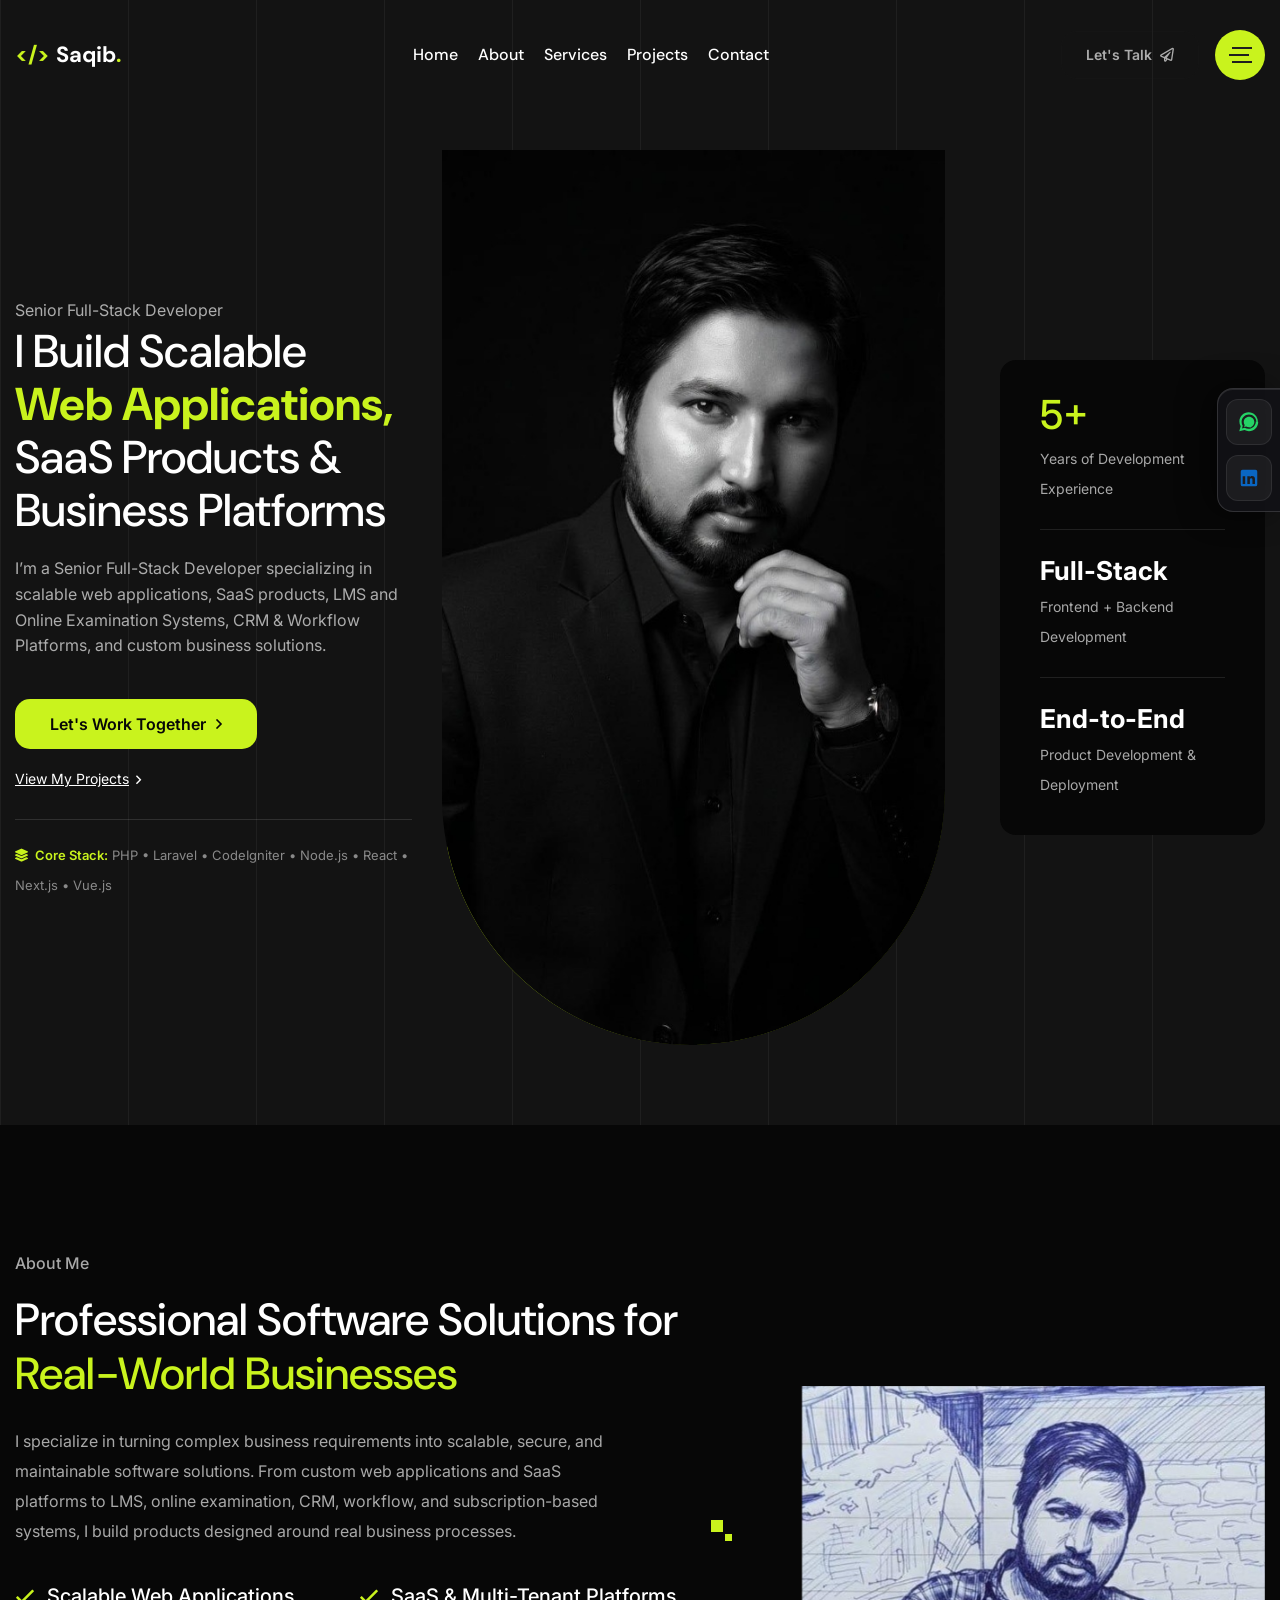
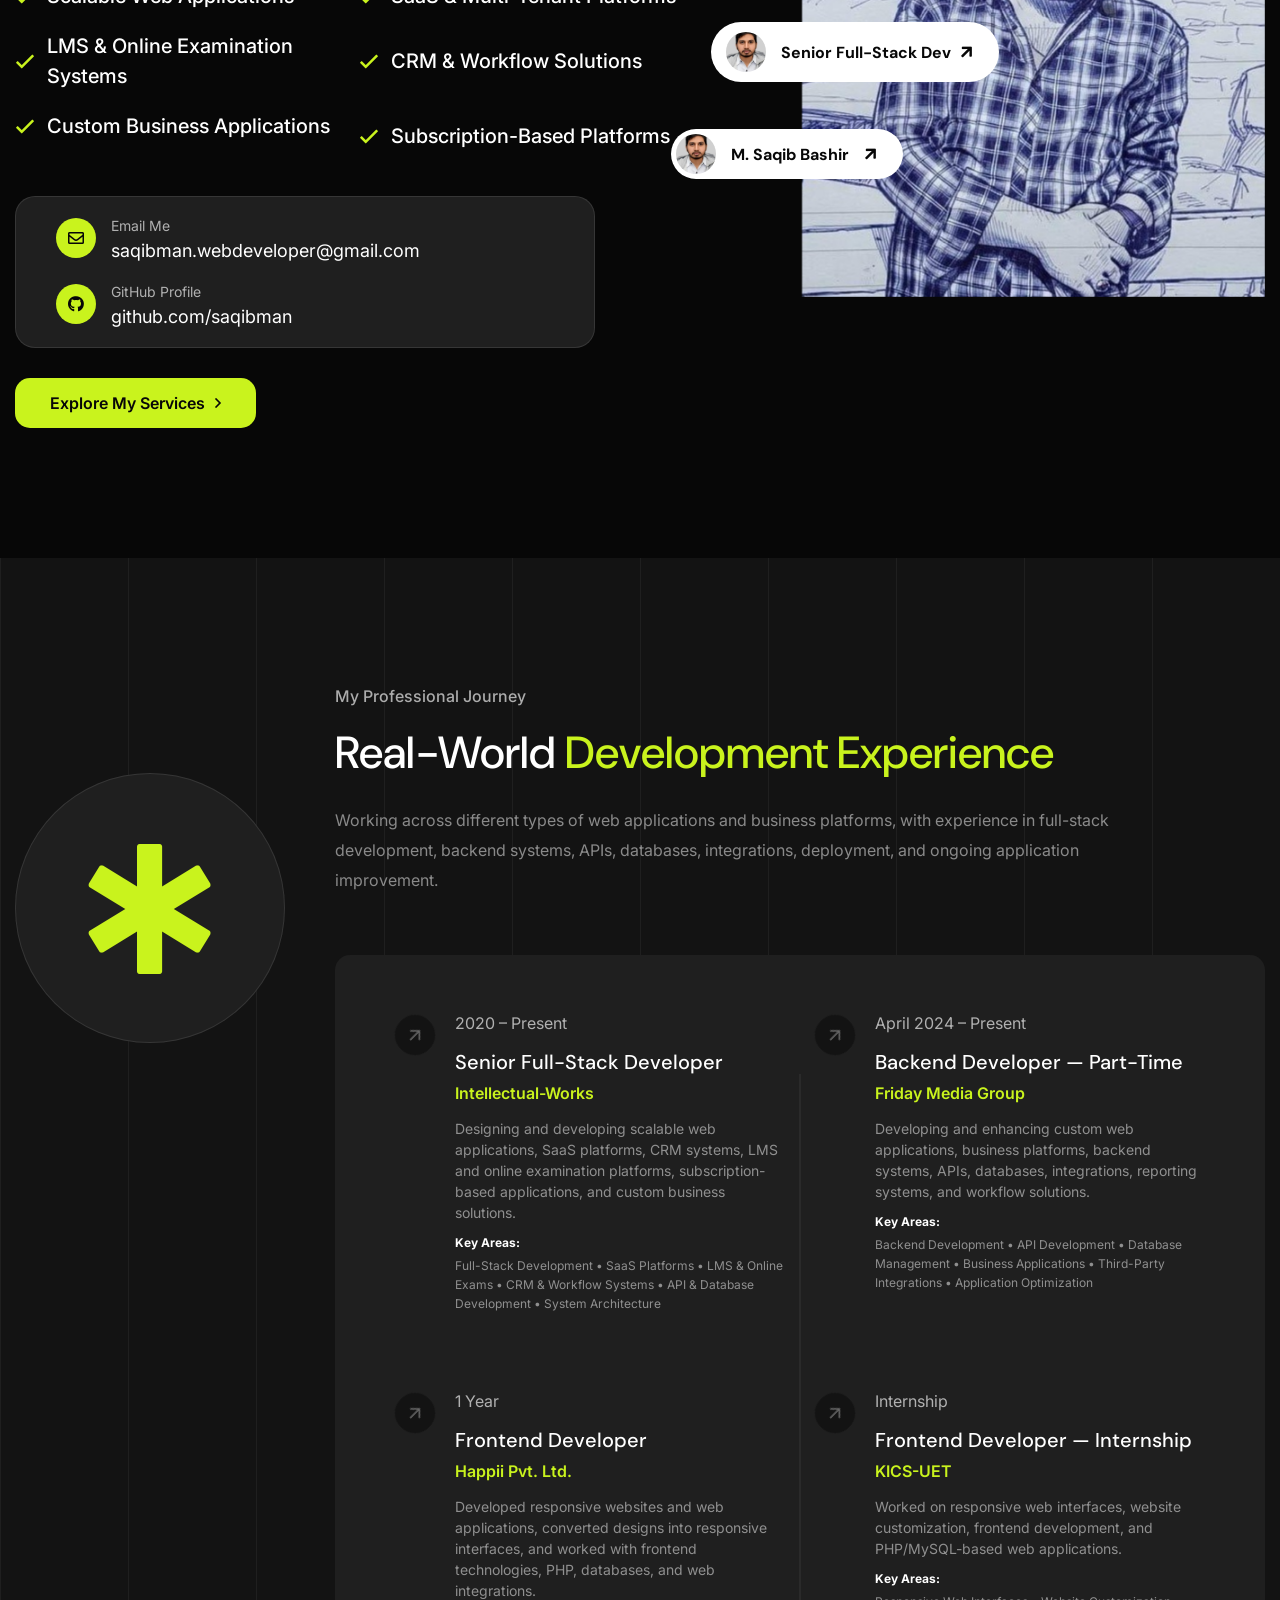
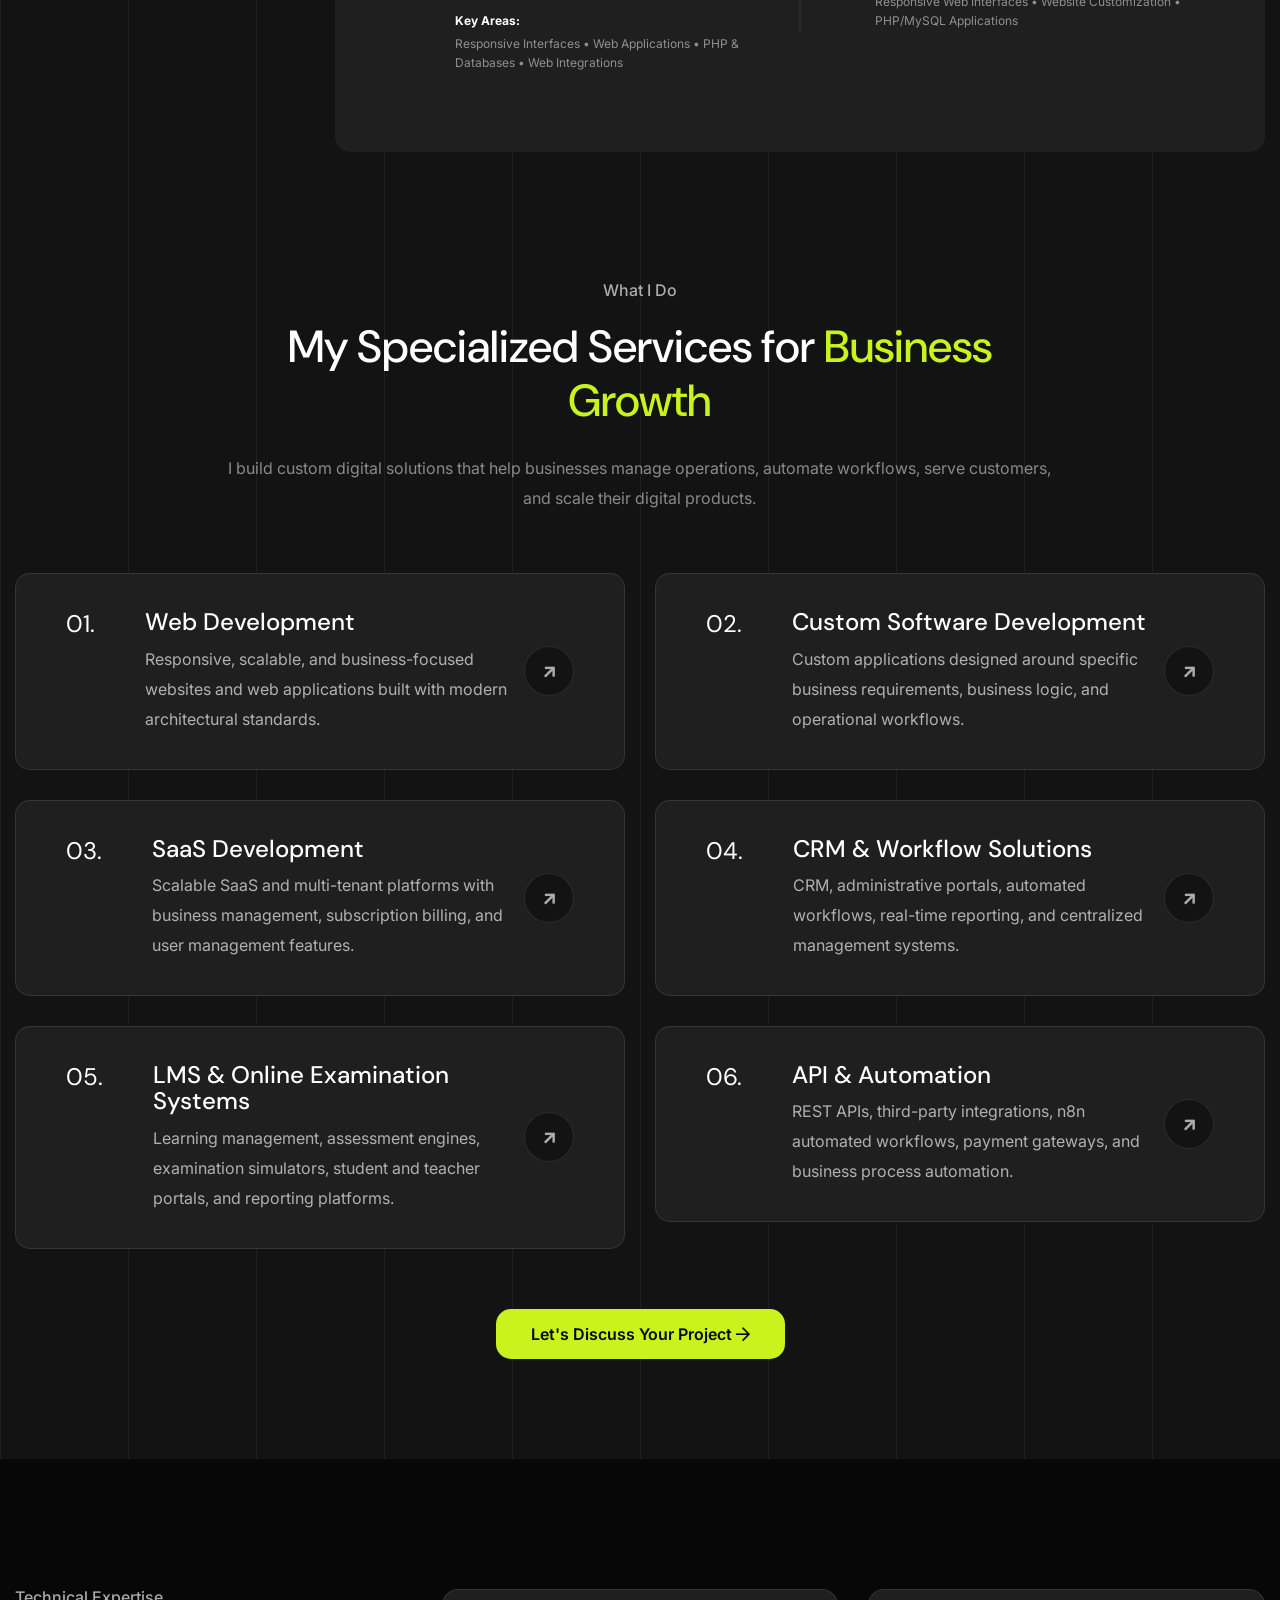
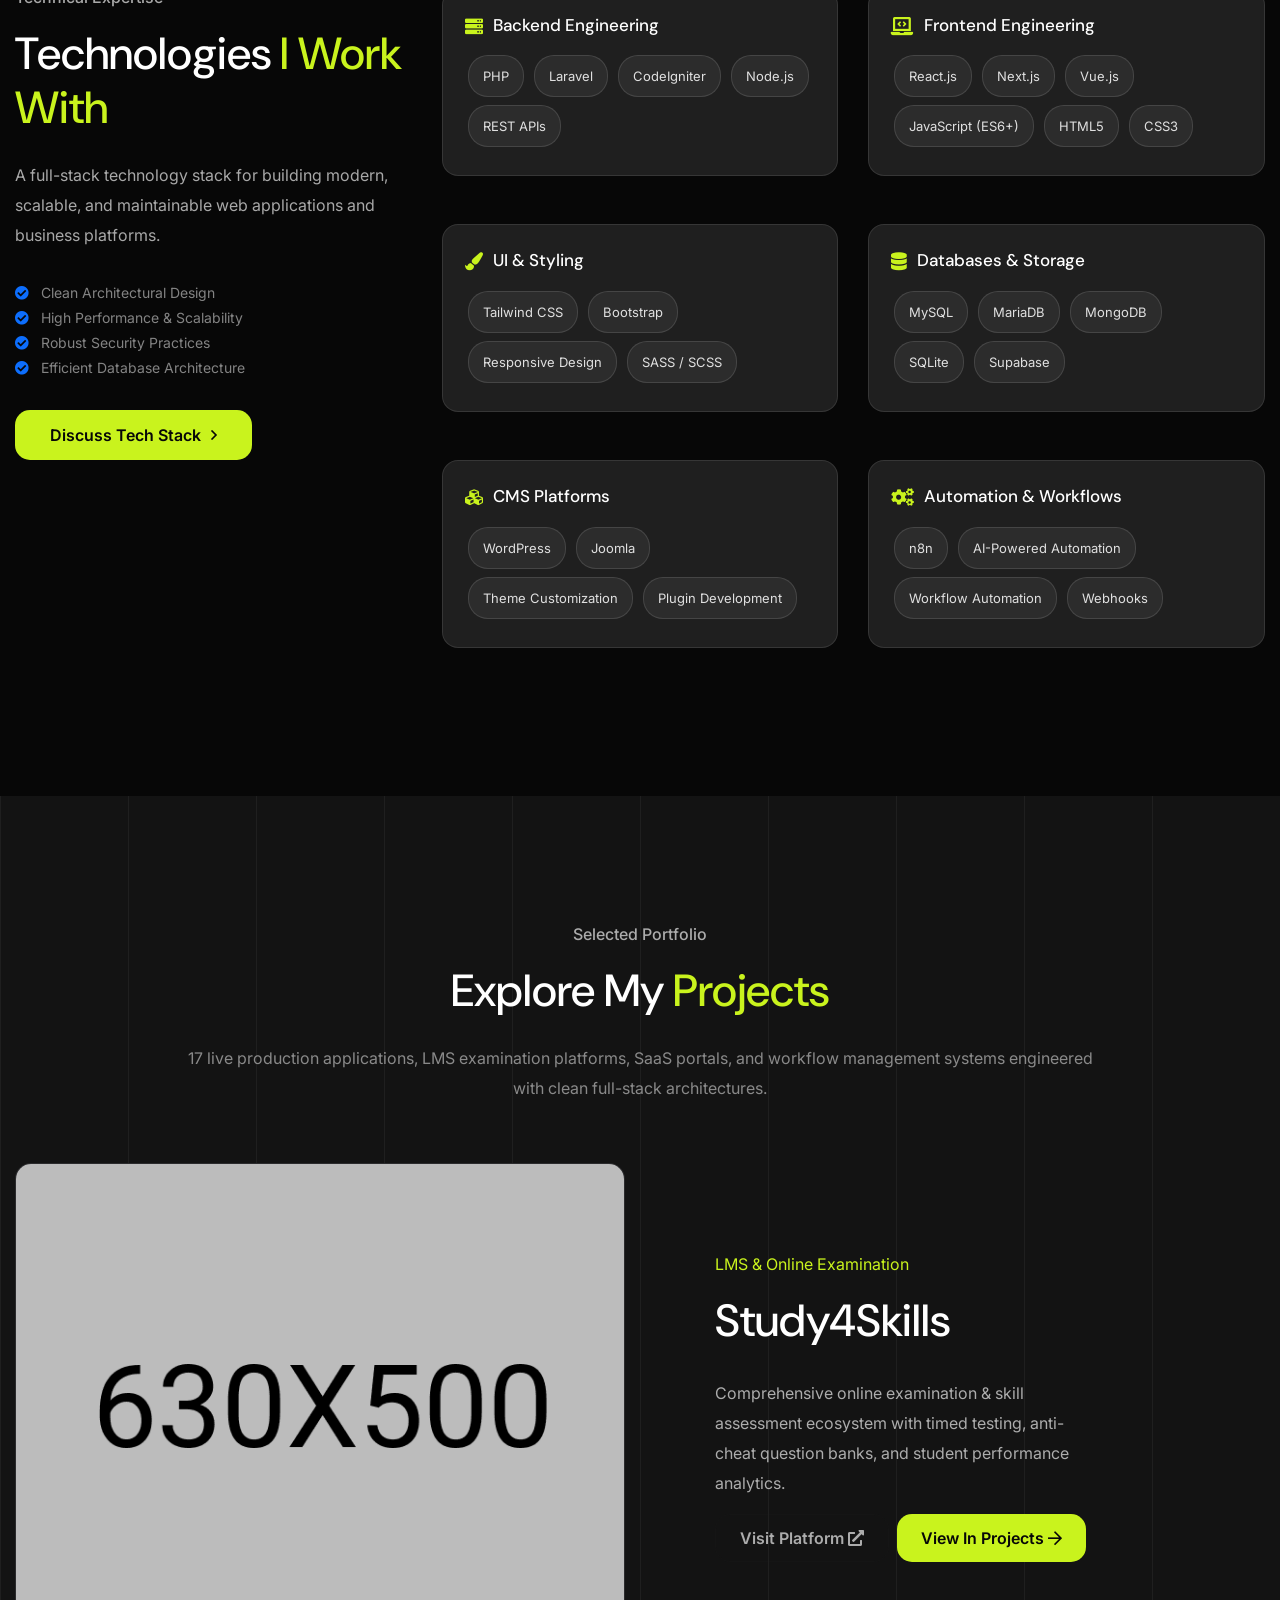
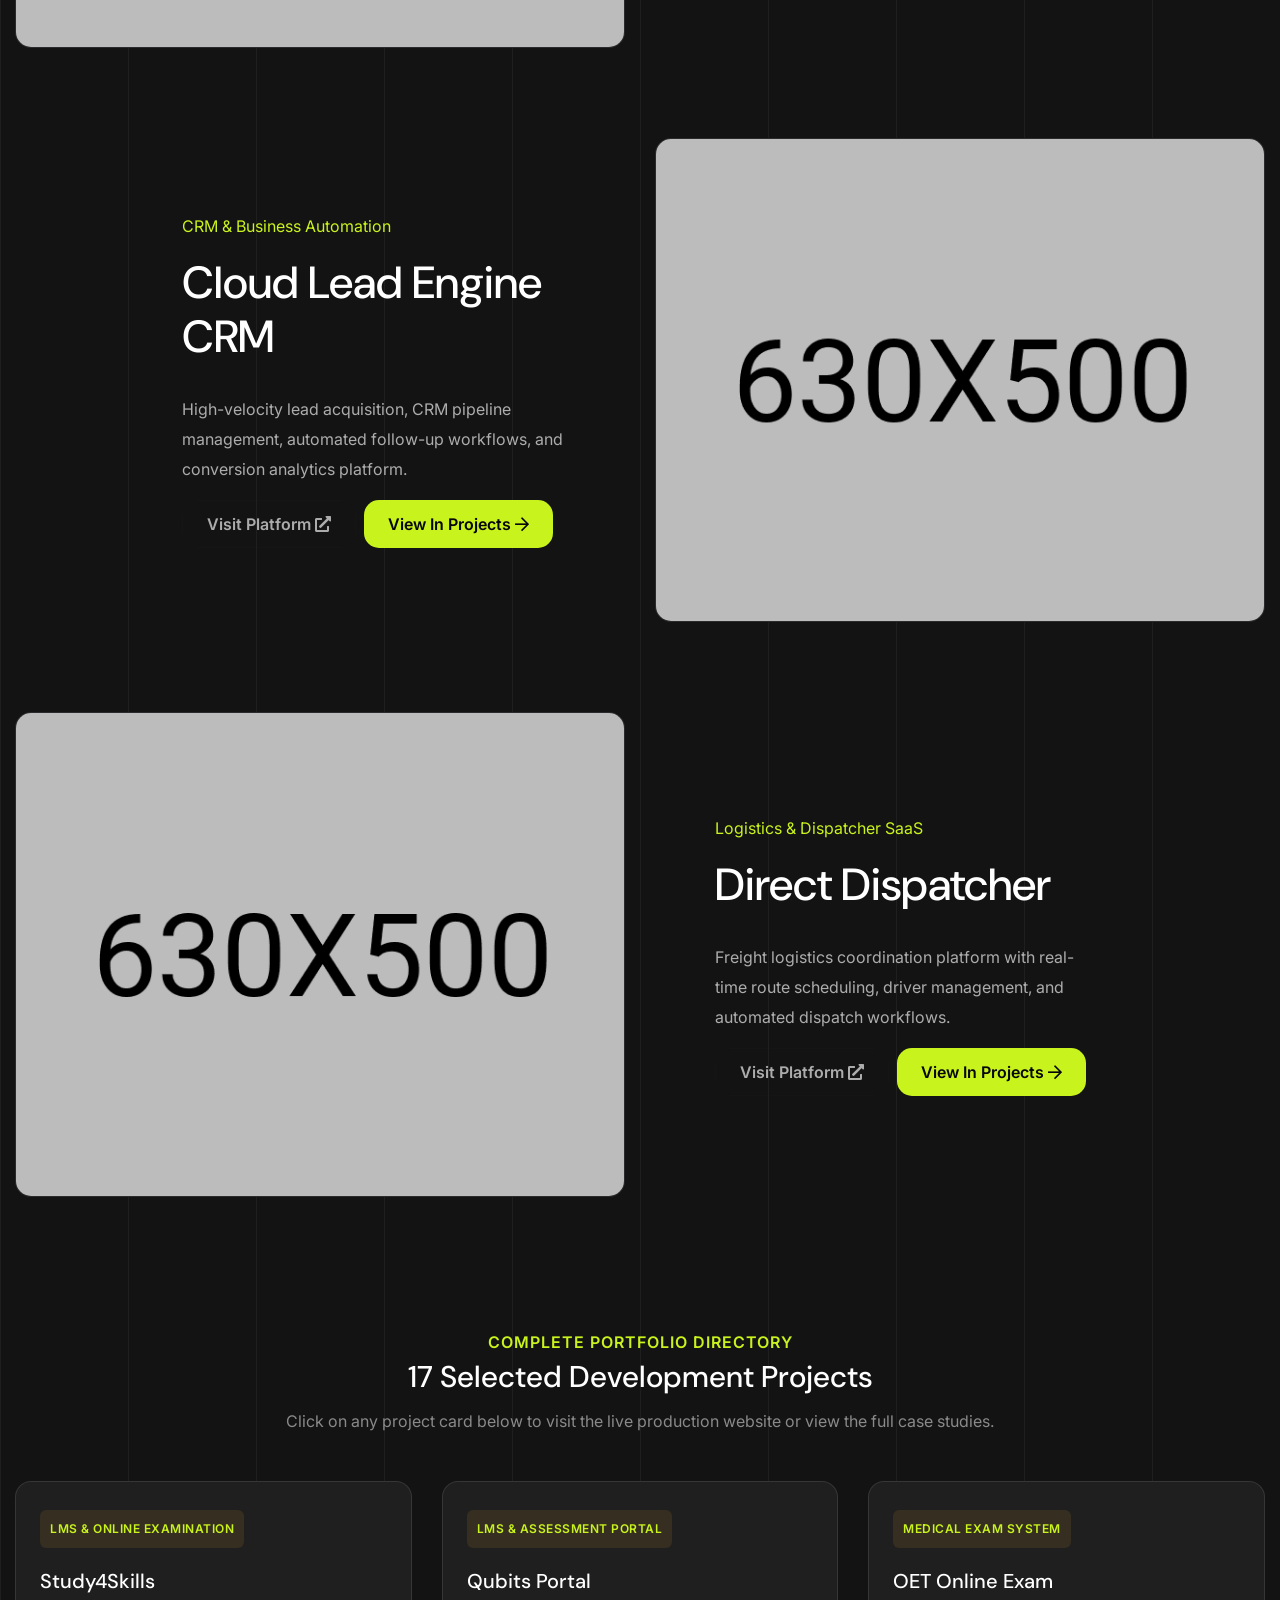
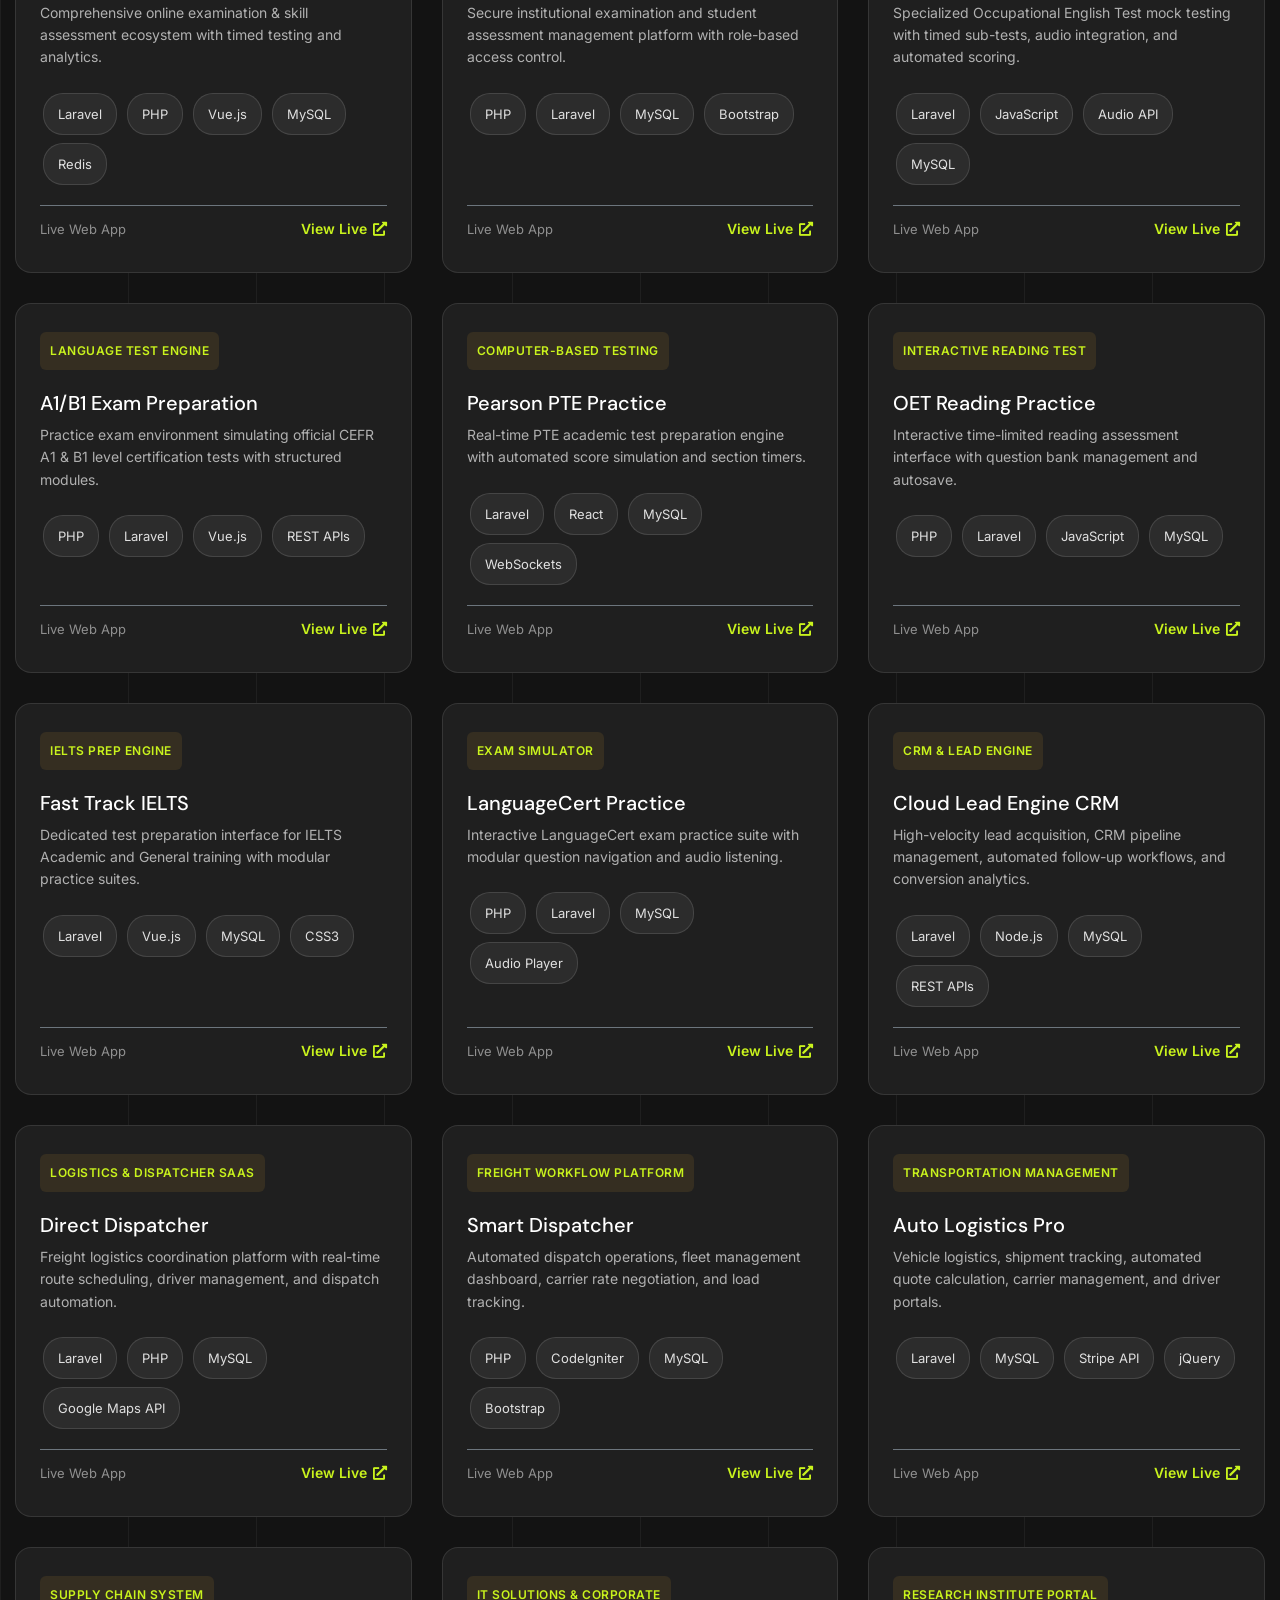
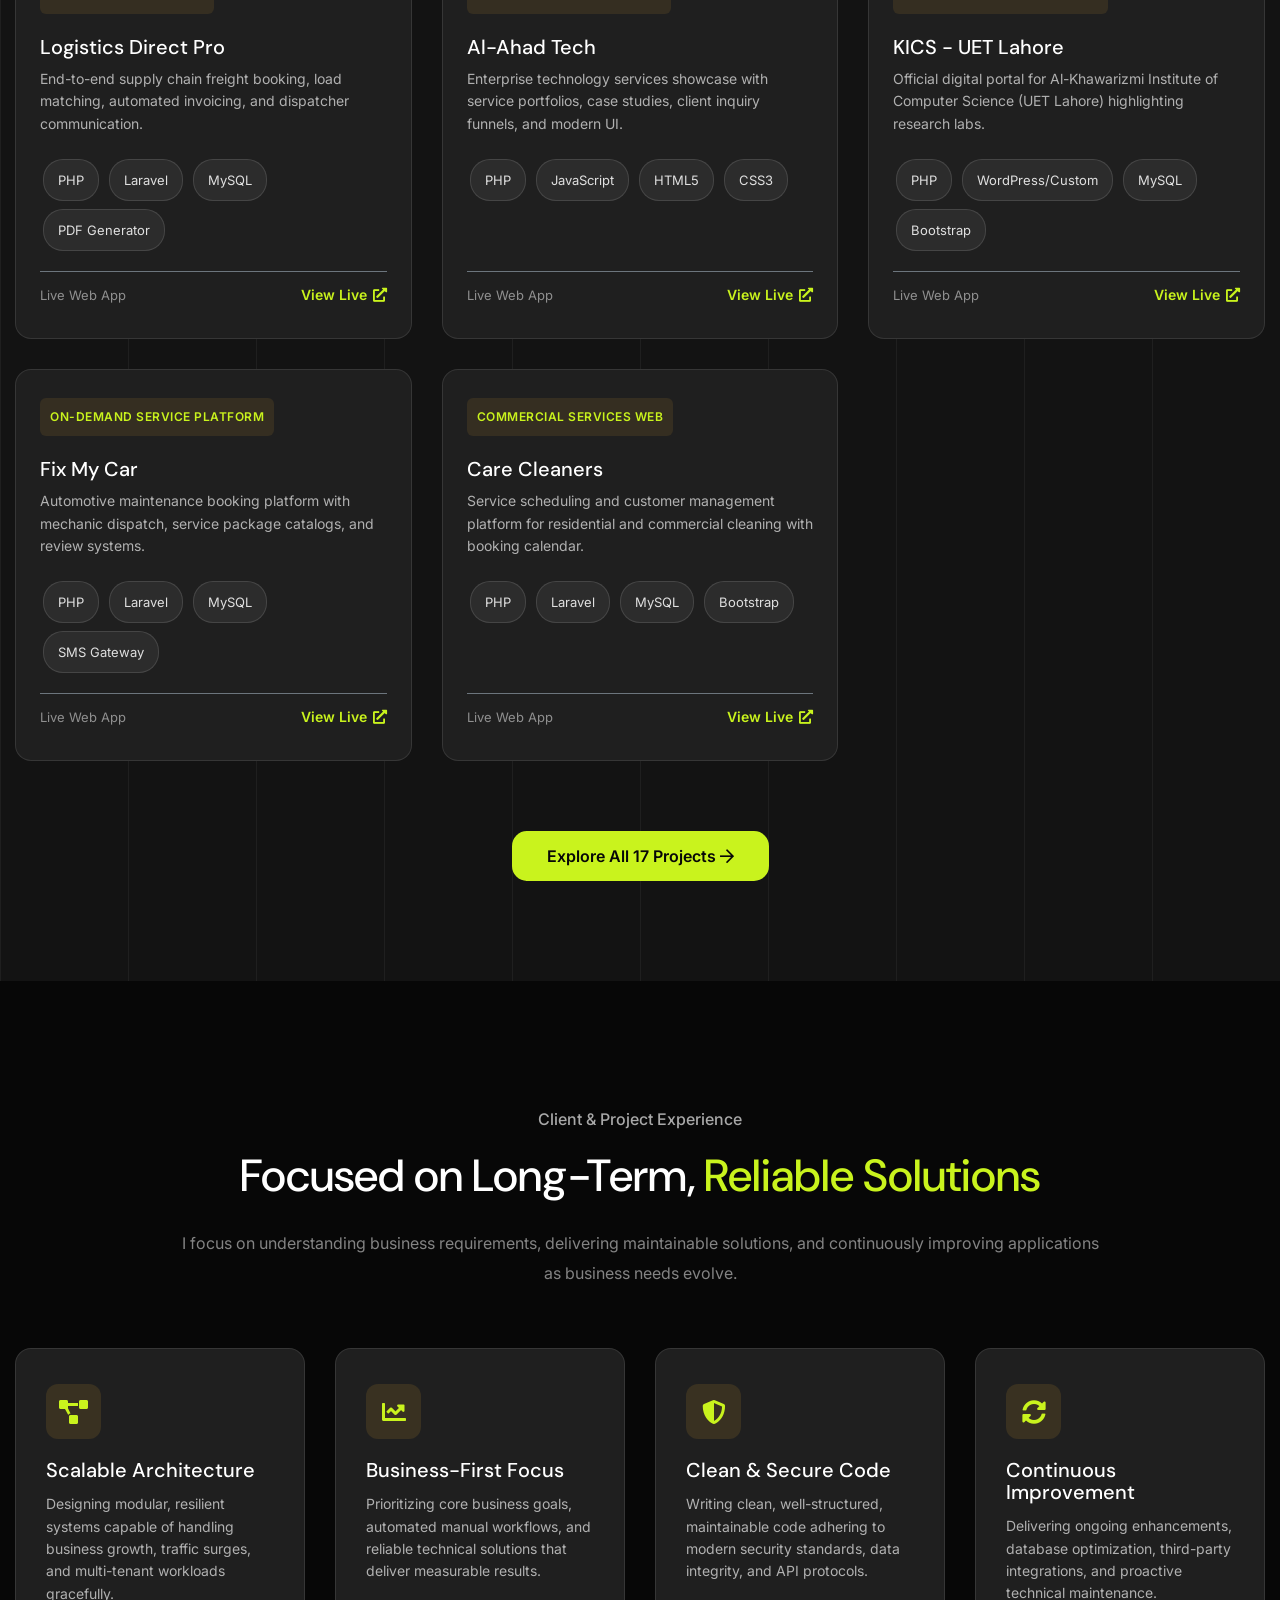
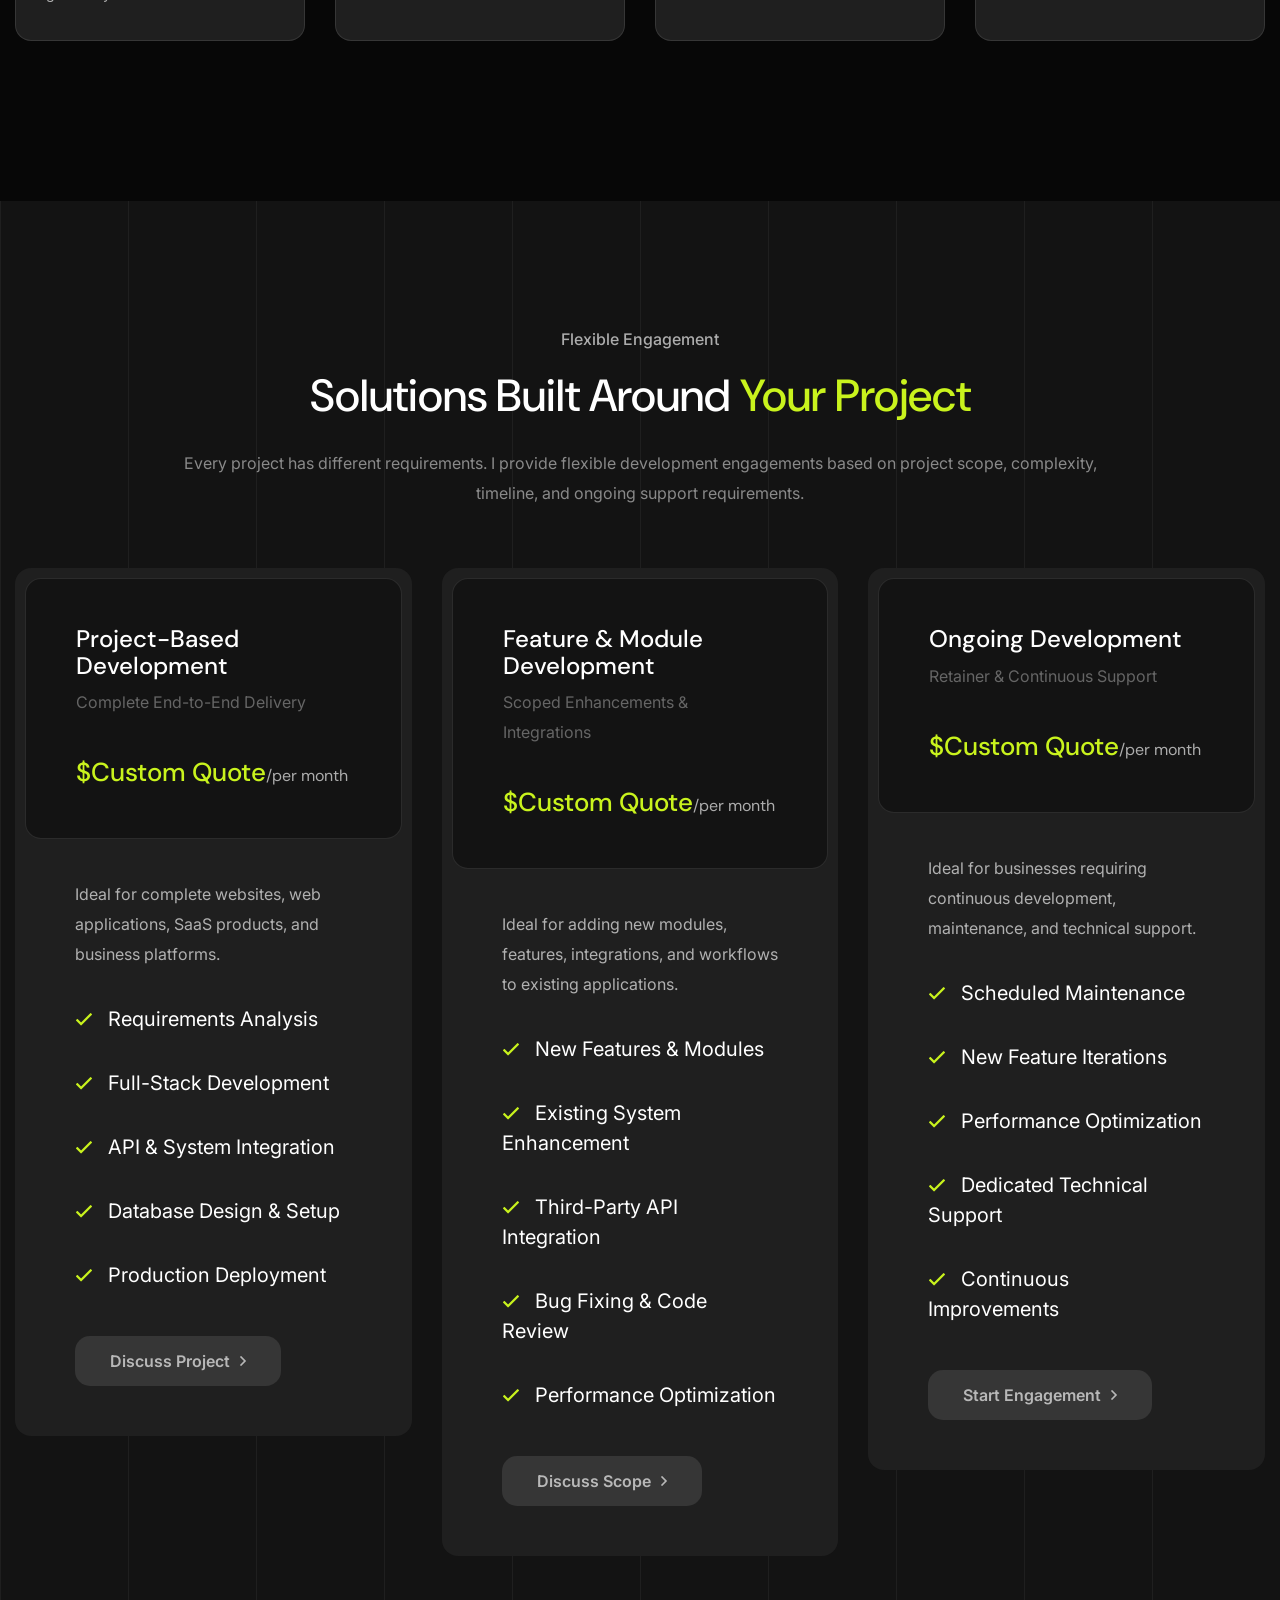
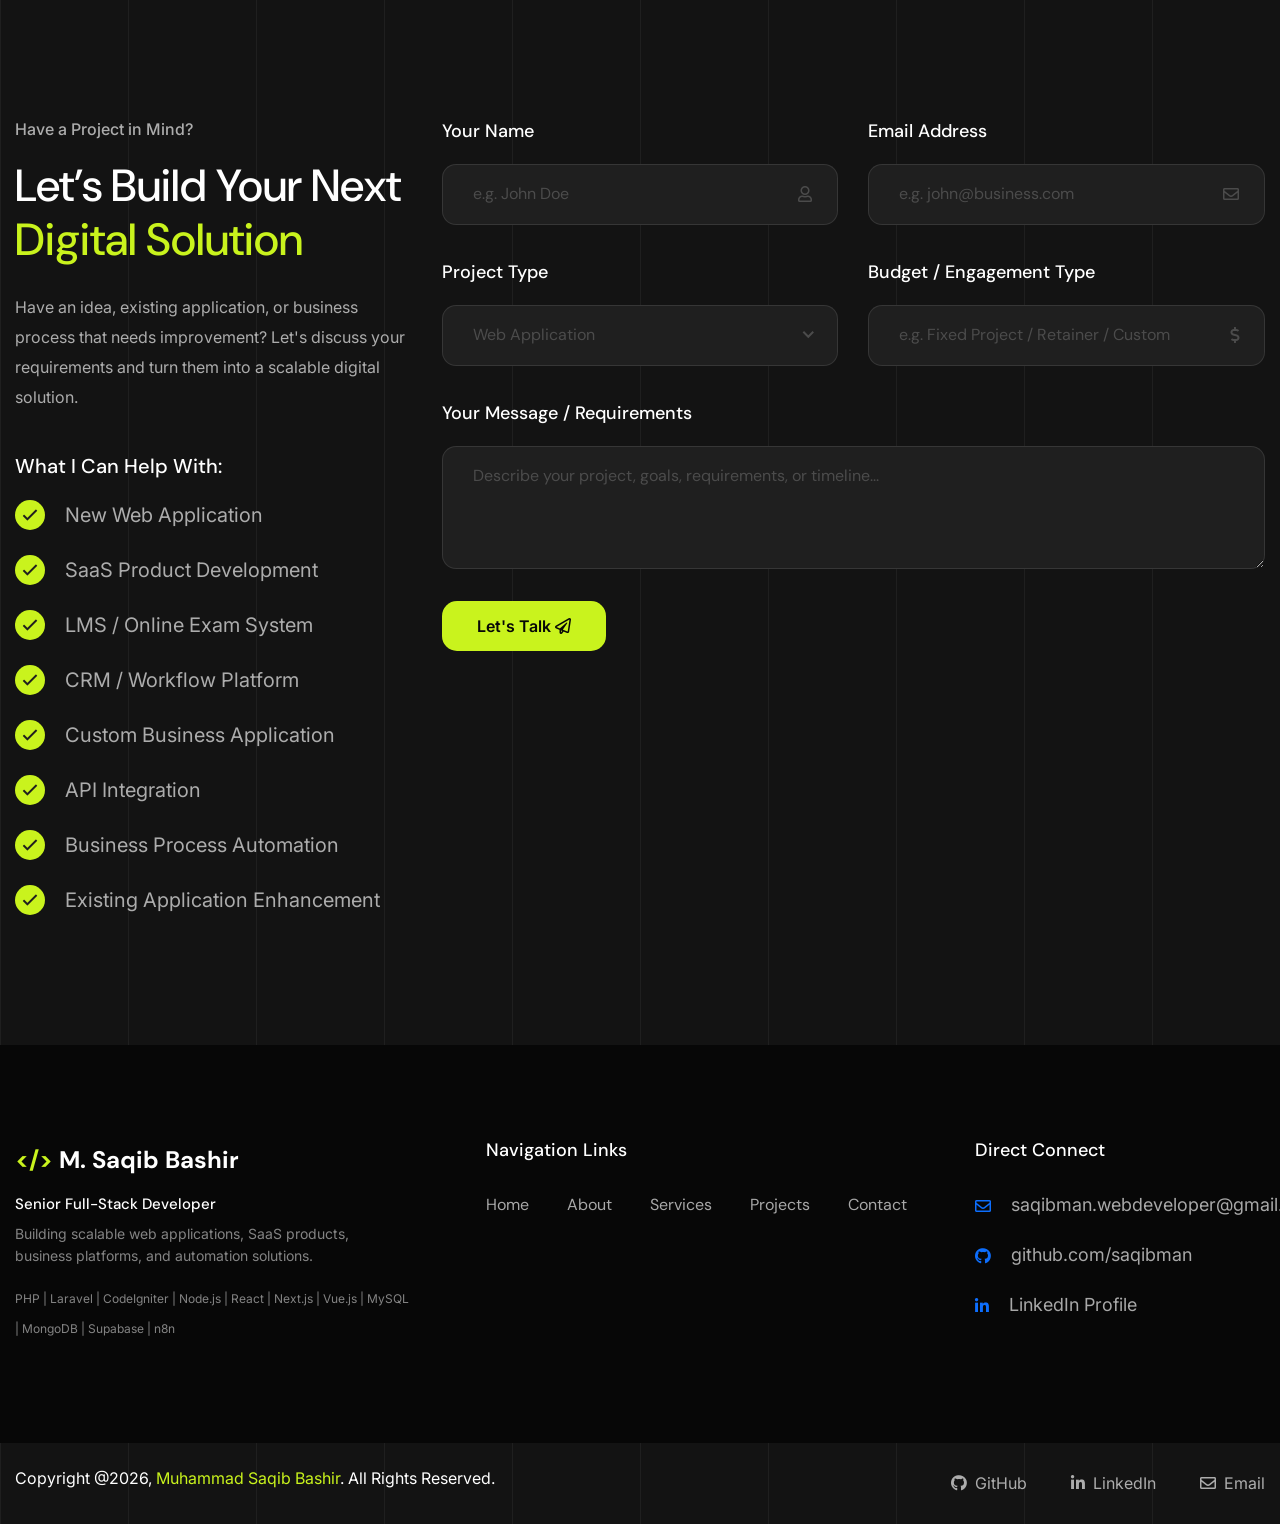
==== commit 34a492f1: "most of things updated" ====
--- a/index.html
+++ b/index.html
@@ -1,19 +1,22 @@
 <!DOCTYPE html>
 <html lang="en">
+
 <head>
     <!-- Required meta tags -->
     <meta charset="utf-8">
     <meta http-equiv="X-UA-Compatible" content="IE=edge">
     <meta name="viewport" content="width=device-width, initial-scale=1, shrink-to-fit=no">
-    <meta name="description" content="M. Saqib Bashir is a Senior Full-Stack Developer specializing in PHP, Laravel, CodeIgniter, Node.js, React, Next.js, Vue.js, SaaS, LMS, Online Examination, CRM, workflow platforms, and business automation.">
-    <meta name="keywords" content="M. Saqib Bashir, Muhammad Saqib Bashir, Senior Full-Stack Developer, Software Engineer, PHP, Laravel, CodeIgniter, Node.js, React, Next.js, Vue.js, SaaS, LMS, Online Examination Systems, CRM, Workflow Automation, n8n">
+    <meta name="description"
+        content="M. Saqib Bashir is a Senior Full-Stack Developer specializing in PHP, Laravel, CodeIgniter, Node.js, React, Next.js, Vue.js, SaaS, LMS, Online Examination, CRM, workflow platforms, and business automation.">
+    <meta name="keywords"
+        content="M. Saqib Bashir, Muhammad Saqib Bashir, Senior Full-Stack Developer, Software Engineer, PHP, Laravel, CodeIgniter, Node.js, React, Next.js, Vue.js, SaaS, LMS, Online Examination Systems, CRM, Workflow Automation, n8n">
     <meta name="author" content="Muhammad Saqib Bashir">
 
     <!-- Title -->
     <title>M. Saqib Bashir | Senior Full-Stack Developer | SaaS &amp; Business Solutions</title>
     <!-- Favicon Icon -->
     <link rel="shortcut icon" href="assets/images/favicon.png" type="image/x-icon">
-    
+
     <!-- Flaticon -->
     <link rel="stylesheet" href="assets/css/flaticon.min.css">
     <!-- Font Awesome -->
@@ -30,11 +33,12 @@
     <link rel="stylesheet" href="assets/css/slick.min.css">
     <!-- Main Style -->
     <link rel="stylesheet" href="assets/css/style.css">
-    
+
     <style>
         html {
             scroll-behavior: smooth;
         }
+
         /* Custom Enhancements for Senior Positioning */
         .tech-pill {
             display: inline-block;
@@ -47,12 +51,14 @@
             margin: 4px 3px;
             transition: all 0.3s ease;
         }
+
         .tech-pill:hover {
             background: var(--primary-color);
             color: var(--black-color);
             border-color: var(--primary-color);
             transform: translateY(-2px);
         }
+
         .skill-group-box {
             background: var(--lighter-color);
             border: 1px solid var(--border-color);
@@ -62,10 +68,12 @@
             transition: all 0.3s ease;
             height: calc(100% - 24px);
         }
+
         .skill-group-box:hover {
             border-color: var(--primary-color);
             transform: translateY(-4px);
         }
+
         .skill-group-box h5 {
             font-size: 17px;
             margin-bottom: 14px;
@@ -73,11 +81,13 @@
             align-items: center;
             color: #fff;
         }
+
         .skill-group-box h5 i {
             color: var(--primary-color);
             margin-right: 10px;
             font-size: 18px;
         }
+
         .project-card-grid {
             background: var(--lighter-color);
             border: 1px solid var(--border-color);
@@ -90,11 +100,13 @@
             flex-direction: column;
             justify-content: space-between;
         }
+
         .project-card-grid:hover {
             border-color: var(--primary-color);
             transform: translateY(-5px);
             box-shadow: 0 10px 30px rgba(0, 0, 0, 0.35);
         }
+
         .project-card-grid .cat-badge {
             display: inline-block;
             font-size: 12px;
@@ -107,18 +119,22 @@
             border-radius: 6px;
             margin-bottom: 14px;
         }
+
         .project-card-grid h4 {
             font-size: 20px;
             margin-bottom: 10px;
             color: #fff;
         }
+
         .project-card-grid h4 a {
             color: #fff;
             transition: color 0.3s ease;
         }
+
         .project-card-grid h4 a:hover {
             color: var(--primary-color);
         }
+
         .project-card-grid p {
             font-size: 14px;
             line-height: 1.6;
@@ -126,6 +142,7 @@
             margin-bottom: 20px;
             flex-grow: 1;
         }
+
         .project-card-grid .project-link-btn {
             display: inline-flex;
             align-items: center;
@@ -134,16 +151,20 @@
             color: var(--primary-color);
             transition: all 0.3s ease;
         }
+
         .project-card-grid .project-link-btn i {
             margin-left: 6px;
             transition: transform 0.3s ease;
         }
+
         .project-card-grid .project-link-btn:hover {
             color: #fff;
         }
+
         .project-card-grid .project-link-btn:hover i {
             transform: translateX(4px);
         }
+
         .pillar-card {
             background: var(--lighter-color);
             border: 1px solid var(--border-color);
@@ -153,10 +174,12 @@
             transition: all 0.3s ease;
             height: calc(100% - 30px);
         }
+
         .pillar-card:hover {
             border-color: var(--primary-color);
             transform: translateY(-5px);
         }
+
         .pillar-card .icon-wrap {
             width: 55px;
             height: 55px;
@@ -169,11 +192,13 @@
             font-size: 24px;
             margin-bottom: 20px;
         }
+
         .pillar-card h4 {
             font-size: 20px;
             margin-bottom: 12px;
             color: #fff;
         }
+
         .pillar-card p {
             font-size: 14px;
             line-height: 1.6;
@@ -182,6 +207,7 @@
         }
     </style>
 </head>
+
 <body class="home-one">
     <div class="page-wrapper">
 
@@ -197,8 +223,11 @@
                     <div class="header-inner rel d-flex align-items-center">
                         <div class="logo-outer">
                             <div class="logo">
-                                <a href="index.html" class="d-flex align-items-center" style="font-size: 22px; font-weight: 700; color: #ffffff; text-decoration: none; font-family: 'DM Sans', sans-serif;">
-                                    <span style="color: var(--primary-color); margin-right: 6px; font-weight: 800;">&lt;/&gt;</span> Saqib<span style="color: var(--primary-color);">.</span>
+                                <a href="index.html" class="d-flex align-items-center"
+                                    style="font-size: 22px; font-weight: 700; color: #ffffff; text-decoration: none; font-family: 'DM Sans', sans-serif;">
+                                    <span
+                                        style="color: var(--primary-color); margin-right: 6px; font-weight: 800;">&lt;/&gt;</span>
+                                    Saqib<span style="color: var(--primary-color);">.</span>
                                 </a>
                             </div>
                         </div>
@@ -207,14 +236,18 @@
                             <!-- Main Menu -->
                             <nav class="main-menu navbar-expand-lg">
                                 <div class="navbar-header">
-                                   <div class="mobile-logo my-15">
-                                       <a href="index.html" style="font-size: 20px; font-weight: 700; color: #ffffff; text-decoration: none;">
-                                           <span style="color: var(--primary-color); font-weight: 800;">&lt;/&gt;</span> Saqib<span style="color: var(--primary-color);">.</span>
-                                       </a>
-                                   </div>
-                                   
+                                    <div class="mobile-logo my-15">
+                                        <a href="index.html"
+                                            style="font-size: 20px; font-weight: 700; color: #ffffff; text-decoration: none;">
+                                            <span
+                                                style="color: var(--primary-color); font-weight: 800;">&lt;/&gt;</span>
+                                            Saqib<span style="color: var(--primary-color);">.</span>
+                                        </a>
+                                    </div>
+
                                     <!-- Toggle Button -->
-                                    <button type="button" class="navbar-toggle me-4" data-bs-toggle="collapse" data-bs-target=".navbar-collapse">
+                                    <button type="button" class="navbar-toggle me-4" data-bs-toggle="collapse"
+                                        data-bs-target=".navbar-collapse">
                                         <span class="icon-bar"></span>
                                         <span class="icon-bar"></span>
                                         <span class="icon-bar"></span>
@@ -226,19 +259,7 @@
                                         <li class="current"><a href="index.html">Home</a></li>
                                         <li><a href="about.html">About</a></li>
                                         <li><a href="services.html">Services</a></li>
-                                        <li class="dropdown"><a href="projects.html">Projects</a>
-                                            <ul>
-                                                <li><a href="projects.html">Project Grid</a></li>
-                                                <li><a href="projects-masonry.html">Projects Masonry</a></li>
-                                                <li><a href="project-details.html">Project Details</a></li>
-                                            </ul>
-                                        </li>
-                                        <li class="dropdown"><a href="blog.html">Blog</a>
-                                            <ul>
-                                                <li><a href="blog.html">Blog Standard</a></li>
-                                                <li><a href="blog-details.html">Blog Details</a></li>
-                                            </ul>
-                                        </li>
+                                        <li><a href="projects.html">Projects</a></li>
                                         <li><a href="contact.html">Contact</a></li>
                                     </ul>
                                 </div>
@@ -246,11 +267,12 @@
                             </nav>
                             <!-- Main Menu End-->
                         </div>
-                        
+
                         <!-- Menu Button -->
                         <div class="menu-btns d-flex align-items-center">
-                            <a href="#contact" class="theme-btn style-two d-none d-lg-inline-block me-3 py-2 px-4" style="font-size: 14px;">Let's Talk <i class="far fa-paper-plane ms-1"></i></a>
-                            
+                            <a href="#contact" class="theme-btn style-two d-none d-lg-inline-block me-3 py-2 px-4"
+                                style="font-size: 14px;">Let's Talk <i class="far fa-paper-plane ms-1"></i></a>
+
                             <!-- menu sidbar -->
                             <div class="menu-sidebar">
                                 <button title="Toggle Sidebar">
@@ -263,11 +285,11 @@
             </div>
             <!--End Header Upper-->
         </header>
-       
-       
+
+
         <!--Form Back Drop-->
         <div class="form-back-drop"></div>
-        
+
         <!-- Hidden Sidebar -->
         <section class="hidden-bar">
             <div class="inner-box text-center">
@@ -279,34 +301,50 @@
 
                 <!--Quick Info-->
                 <div class="sidebar-info text-start px-2 my-4">
-                    <p class="text-white-50 mb-3" style="font-size: 14px; line-height: 1.6;">Specializing in scalable web applications, SaaS products, LMS &amp; Online Examination systems, CRM &amp; business automation platforms.</p>
+                    <p class="text-white-50 mb-3" style="font-size: 14px; line-height: 1.6;">Specializing in scalable
+                        web applications, SaaS products, LMS &amp; Online Examination systems, CRM &amp; business
+                        automation platforms.</p>
                     <div class="info-item mb-2" style="font-size: 14px;">
-                        <i class="far fa-envelope text-primary me-2"></i> <a href="mailto:saqibbashir123@gmail.com" class="text-white-50">saqibbashir123@gmail.com</a>
+                        <i class="far fa-envelope text-primary me-2"></i> <a
+                            href="mailto:saqibman.webdeveloper@gmail.com"
+                            class="text-white-50">saqibman.webdeveloper@gmail.com</a>
                     </div>
                     <div class="info-item mb-2" style="font-size: 14px;">
-                        <i class="fab fa-github text-primary me-2"></i> <a href="https://github.com/saqibman" target="_blank" rel="noopener noreferrer" class="text-white-50">github.com/saqibman</a>
+                        <i class="fab fa-github text-primary me-2"></i> <a href="https://github.com/saqibman"
+                            target="_blank" rel="noopener noreferrer" class="text-white-50">github.com/saqibman</a>
                     </div>
                     <div class="info-item mb-2" style="font-size: 14px;">
-                        <i class="fab fa-linkedin-in text-primary me-2"></i> <a href="https://linkedin.com" target="_blank" rel="noopener noreferrer" class="text-white-50">LinkedIn Profile</a>
+                        <i class="fab fa-linkedin-in text-primary me-2"></i> <a
+                            href="https://www.linkedin.com/in/muhammad-saqib-bashir/" target="_blank"
+                            rel="noopener noreferrer" class="text-white-50">LinkedIn Profile</a>
+                    </div>
+                    <div class="info-item mb-2" style="font-size: 14px;">
+                        <i class="fab fa-whatsapp text-primary me-2"></i> <a href="https://wa.me/923084185338"
+                            target="_blank" rel="noopener noreferrer" class="text-white-50">WhatsApp: 03084185338</a>
                     </div>
                 </div>
 
                 <!--Quick Action-->
                 <div class="mt-4">
-                    <a href="#contact" class="theme-btn w-100 close-menu">Start a Conversation <i class="far fa-arrow-right ms-2"></i></a>
+                    <a href="#contact" class="theme-btn w-100 close-menu">Start a Conversation <i
+                            class="far fa-arrow-right ms-2"></i></a>
                 </div>
 
                 <!--Social Icons-->
                 <div class="social-style-one mt-4">
-                    <a href="https://github.com/saqibman" target="_blank" rel="noopener noreferrer" title="GitHub"><i class="fab fa-github"></i></a>
-                    <a href="https://linkedin.com" target="_blank" rel="noopener noreferrer" title="LinkedIn"><i class="fab fa-linkedin-in"></i></a>
-                    <a href="mailto:saqibbashir123@gmail.com" title="Email"><i class="far fa-envelope"></i></a>
+                    <a href="https://wa.me/923084185338" target="_blank" rel="noopener noreferrer" title="WhatsApp"><i
+                            class="fab fa-whatsapp"></i></a>
+                    <a href="https://github.com/saqibman" target="_blank" rel="noopener noreferrer" title="GitHub"><i
+                            class="fab fa-github"></i></a>
+                    <a href="https://www.linkedin.com/in/muhammad-saqib-bashir/" target="_blank"
+                        rel="noopener noreferrer" title="LinkedIn"><i class="fab fa-linkedin-in"></i></a>
+                    <a href="mailto:saqibman.webdeveloper@gmail.com" title="Email"><i class="far fa-envelope"></i></a>
                 </div>
             </div>
         </section>
         <!--End Hidden Sidebar -->
-       
-        
+
+
         <!-- Hero Section Start -->
         <section class="main-hero-area pt-150 pb-80 rel z-1" id="home">
             <div class="container container-1620">
@@ -314,14 +352,22 @@
                     <div class="col-lg-4 col-sm-7">
                         <div class="hero-content rmb-55 wow fadeInUp delay-0-2s">
                             <span class="sub-title mb-15">Senior Full-Stack Developer</span>
-                            <h1 style="font-size: 46px; line-height: 1.15; margin-bottom: 20px;">I Build Scalable <b>Web Applications,</b> SaaS Products &amp; Business Platforms</h1>
-                            <p style="font-size: 16px; line-height: 1.6; margin-bottom: 25px;">I’m a Senior Full-Stack Developer specializing in scalable web applications, SaaS products, LMS and Online Examination Systems, CRM &amp; Workflow Platforms, and custom business solutions.</p>
+                            <h1 style="font-size: 46px; line-height: 1.15; margin-bottom: 20px;">I Build Scalable <b>Web
+                                    Applications,</b> SaaS Products &amp; Business Platforms</h1>
+                            <p style="font-size: 16px; line-height: 1.6; margin-bottom: 25px;">I’m a Senior Full-Stack
+                                Developer specializing in scalable web applications, SaaS products, LMS and Online
+                                Examination Systems, CRM &amp; Workflow Platforms, and custom business solutions.</p>
                             <div class="hero-btns mb-25">
-                                <a href="#contact" class="theme-btn">Let's Work Together <i class="far fa-angle-right"></i></a>
-                                <a href="#projects" class="read-more">View My Projects <i class="far fa-angle-right"></i></a>
-                            </div>
-                            <div class="hero-tech-stack text-white-50 pt-20" style="border-top: 1px solid rgba(255,255,255,0.12); font-size: 13px;">
-                                <span style="color: var(--primary-color); font-weight: 600;"><i class="fas fa-layer-group me-1"></i> Core Stack:</span> PHP • Laravel • CodeIgniter • Node.js • React • Next.js • Vue.js
+                                <a href="#contact" class="theme-btn">Let's Work Together <i
+                                        class="far fa-angle-right"></i></a>
+                                <a href="#projects" class="read-more">View My Projects <i
+                                        class="far fa-angle-right"></i></a>
+                            </div>
+                            <div class="hero-tech-stack text-white-50 pt-20"
+                                style="border-top: 1px solid rgba(255,255,255,0.12); font-size: 13px;">
+                                <span style="color: var(--primary-color); font-weight: 600;"><i
+                                        class="fas fa-layer-group me-1"></i> Core Stack:</span> PHP • Laravel •
+                                CodeIgniter • Node.js • React • Next.js • Vue.js
                             </div>
                         </div>
                     </div>
@@ -329,22 +375,31 @@
                         <div class="hero-counter-wrap ms-lg-auto rmb-55 wow fadeInUp delay-0-4s">
                             <div class="counter-item counter-text-wrap mb-30">
                                 <span class="count-text plus" data-speed="3000" data-stop="5">0</span>
-                                <span class="counter-title" style="font-size: 14px; margin-top: 6px; display: block;">Years of Development Experience</span>
+                                <span class="counter-title"
+                                    style="font-size: 14px; margin-top: 6px; display: block;">Years of Development
+                                    Experience</span>
                             </div>
                             <div class="counter-item counter-text-wrap mb-30">
-                                <span style="font-size: 26px; font-weight: 700; color: #ffffff; display: block; line-height: 1.2;">Full-Stack</span>
-                                <span class="counter-title" style="font-size: 14px; margin-top: 6px; display: block;">Frontend + Backend Development</span>
+                                <span
+                                    style="font-size: 26px; font-weight: 700; color: #ffffff; display: block; line-height: 1.2;">Full-Stack</span>
+                                <span class="counter-title"
+                                    style="font-size: 14px; margin-top: 6px; display: block;">Frontend + Backend
+                                    Development</span>
                             </div>
                             <div class="counter-item counter-text-wrap">
-                                <span style="font-size: 26px; font-weight: 700; color: #ffffff; display: block; line-height: 1.2;">End-to-End</span>
-                                <span class="counter-title" style="font-size: 14px; margin-top: 6px; display: block;">Product Development &amp; Deployment</span>
+                                <span
+                                    style="font-size: 26px; font-weight: 700; color: #ffffff; display: block; line-height: 1.2;">End-to-End</span>
+                                <span class="counter-title"
+                                    style="font-size: 14px; margin-top: 6px; display: block;">Product Development &amp;
+                                    Deployment</span>
                             </div>
                         </div>
                     </div>
                     <div class="col-lg-5">
                         <div class="author-image-part wow fadeIn delay-0-3s">
                             <div class="bg-circle"></div>
-                            <img src="assets/images/hero/me.jpg" alt="Muhammad Saqib Bashir - Senior Full-Stack Developer">
+                            <img src="assets/images/hero/me.jpg"
+                                alt="Muhammad Saqib Bashir - Senior Full-Stack Developer">
                             <div class="progress-shape">
                                 <img src="assets/images/hero/progress-shape.png" alt="Progress">
                             </div>
@@ -353,16 +408,16 @@
                 </div>
             </div>
             <div class="bg-lines">
-               <span></span><span></span>
-               <span></span><span></span>
-               <span></span><span></span>
-               <span></span><span></span>
-               <span></span><span></span>
+                <span></span><span></span>
+                <span></span><span></span>
+                <span></span><span></span>
+                <span></span><span></span>
+                <span></span><span></span>
             </div>
         </section>
         <!-- Hero Section End -->
-        
-        
+
+
         <!-- About Area start -->
         <section class="about-area rel z-1" id="about">
             <div class="for-bgc-black py-130 rpy-100">
@@ -373,7 +428,10 @@
                                 <div class="section-title mb-35 wow fadeInUp delay-0-2s">
                                     <span class="sub-title mb-15">About Me</span>
                                     <h2>Professional Software Solutions for <span>Real-World Businesses</span></h2>
-                                    <p>I specialize in turning complex business requirements into scalable, secure, and maintainable software solutions. From custom web applications and SaaS platforms to LMS, online examination, CRM, workflow, and subscription-based systems, I build products designed around real business processes.</p>
+                                    <p>I specialize in turning complex business requirements into scalable, secure, and
+                                        maintainable software solutions. From custom web applications and SaaS platforms
+                                        to LMS, online examination, CRM, workflow, and subscription-based systems, I
+                                        build products designed around real business processes.</p>
                                 </div>
                                 <ul class="list-style-one two-column wow fadeInUp delay-0-2s">
                                     <li>Scalable Web Applications</li>
@@ -388,32 +446,38 @@
                                         <i class="far fa-envelope"></i>
                                         <div class="content">
                                             <span>Email Me</span><br>
-                                            <a href="mailto:saqibbashir123@gmail.com">saqibbashir123@gmail.com</a>
+                                            <a
+                                                href="mailto:saqibman.webdeveloper@gmail.com">saqibman.webdeveloper@gmail.com</a>
                                         </div>
                                     </div>
                                     <div class="info-box-item">
                                         <i class="fab fa-github"></i>
                                         <div class="content">
                                             <span>GitHub Profile</span><br>
-                                            <a href="https://github.com/saqibman" target="_blank" rel="noopener noreferrer">github.com/saqibman</a>
+                                            <a href="https://github.com/saqibman" target="_blank"
+                                                rel="noopener noreferrer">github.com/saqibman</a>
                                         </div>
                                     </div>
                                 </div>
                                 <div class="mt-30 wow fadeInUp delay-0-3s">
-                                    <a href="#services" class="theme-btn">Explore My Services <i class="far fa-angle-right"></i></a>
+                                    <a href="#services" class="theme-btn">Explore My Services <i
+                                            class="far fa-angle-right"></i></a>
                                 </div>
                             </div>
                         </div>
                         <div class="col-lg-5">
                             <div class="about-image-part wow fadeInUp delay-0-3s">
-                                <img src="assets/images/about/user-sketch.jpg" alt="Muhammad Saqib Bashir - Hand Drawn Sketch">
+                                <img src="assets/images/about/user-sketch.jpg"
+                                    alt="Muhammad Saqib Bashir - Hand Drawn Sketch">
                                 <div class="about-btn btn-one wow fadeInRight delay-0-4s">
-                                    <img src="assets/images/about/user-photo.jpg" alt="Photo" style="width: 40px; height: 40px; object-fit: cover; border-radius: 50%;">
+                                    <img src="assets/images/about/user-photo.jpg" alt="Photo"
+                                        style="width: 40px; height: 40px; object-fit: cover; border-radius: 50%;">
                                     <h6>Senior Full-Stack Dev</h6>
                                     <i class="fas fa-arrow-right"></i>
                                 </div>
                                 <div class="about-btn btn-two wow fadeInRight delay-0-5s">
-                                    <img src="assets/images/about/user-photo.jpg" alt="Photo" style="width: 40px; height: 40px; object-fit: cover; border-radius: 50%;">
+                                    <img src="assets/images/about/user-photo.jpg" alt="Photo"
+                                        style="width: 40px; height: 40px; object-fit: cover; border-radius: 50%;">
                                     <h6>M. Saqib Bashir</h6>
                                     <i class="fas fa-arrow-right"></i>
                                 </div>
@@ -426,16 +490,16 @@
                 </div>
             </div>
             <div class="bg-lines">
-               <span></span><span></span>
-               <span></span><span></span>
-               <span></span><span></span>
-               <span></span><span></span>
-               <span></span><span></span>
+                <span></span><span></span>
+                <span></span><span></span>
+                <span></span><span></span>
+                <span></span><span></span>
+                <span></span><span></span>
             </div>
         </section>
         <!-- About Area end -->
-        
-        
+
+
         <!-- Resume / Experience Area start -->
         <section class="resume-area pt-130 rpt-100 rel z-1" id="experience">
             <div class="container">
@@ -451,7 +515,10 @@
                                 <div class="section-title mb-60 wow fadeInUp delay-0-2s">
                                     <span class="sub-title mb-15">My Professional Journey</span>
                                     <h2>Real-World <span>Development Experience</span></h2>
-                                    <p class="text-white-50 mt-15" style="font-size: 16px;">Working across different types of web applications and business platforms, with experience in full-stack development, backend systems, APIs, databases, integrations, deployment, and ongoing application improvement.</p>
+                                    <p class="text-white-50 mt-15" style="font-size: 16px;">Working across different
+                                        types of web applications and business platforms, with experience in full-stack
+                                        development, backend systems, APIs, databases, integrations, deployment, and
+                                        ongoing application improvement.</p>
                                 </div>
                             </div>
                         </div>
@@ -465,10 +532,18 @@
                                         <div class="content">
                                             <span class="years">2020 – Present</span>
                                             <h4 style="font-size: 20px;">Senior Full-Stack Developer</h4>
-                                            <span class="company" style="color: var(--primary-color); font-weight: 600;">Intellectual-Works</span>
-                                            <p class="text-white-50 mt-10 mb-10" style="font-size: 14px; line-height: 1.5;">Designing and developing scalable web applications, SaaS platforms, CRM systems, LMS and online examination platforms, subscription-based applications, and custom business solutions.</p>
-                                            <div class="key-areas text-white-50" style="font-size: 12px; line-height: 1.6;">
-                                                <strong class="text-white d-block mb-1">Key Areas:</strong> Full-Stack Development • SaaS Platforms • LMS &amp; Online Exams • CRM &amp; Workflow Systems • API &amp; Database Development • System Architecture
+                                            <span class="company"
+                                                style="color: var(--primary-color); font-weight: 600;">Intellectual-Works</span>
+                                            <p class="text-white-50 mt-10 mb-10"
+                                                style="font-size: 14px; line-height: 1.5;">Designing and developing
+                                                scalable web applications, SaaS platforms, CRM systems, LMS and online
+                                                examination platforms, subscription-based applications, and custom
+                                                business solutions.</p>
+                                            <div class="key-areas text-white-50"
+                                                style="font-size: 12px; line-height: 1.6;">
+                                                <strong class="text-white d-block mb-1">Key Areas:</strong> Full-Stack
+                                                Development • SaaS Platforms • LMS &amp; Online Exams • CRM &amp;
+                                                Workflow Systems • API &amp; Database Development • System Architecture
                                             </div>
                                         </div>
                                     </div>
@@ -481,10 +556,18 @@
                                         <div class="content">
                                             <span class="years">April 2024 – Present</span>
                                             <h4 style="font-size: 20px;">Backend Developer — Part-Time</h4>
-                                            <span class="company" style="color: var(--primary-color); font-weight: 600;">Friday Media Group</span>
-                                            <p class="text-white-50 mt-10 mb-10" style="font-size: 14px; line-height: 1.5;">Developing and enhancing custom web applications, business platforms, backend systems, APIs, databases, integrations, reporting systems, and workflow solutions.</p>
-                                            <div class="key-areas text-white-50" style="font-size: 12px; line-height: 1.6;">
-                                                <strong class="text-white d-block mb-1">Key Areas:</strong> Backend Development • API Development • Database Management • Business Applications • Third-Party Integrations • Application Optimization
+                                            <span class="company"
+                                                style="color: var(--primary-color); font-weight: 600;">Friday Media
+                                                Group</span>
+                                            <p class="text-white-50 mt-10 mb-10"
+                                                style="font-size: 14px; line-height: 1.5;">Developing and enhancing
+                                                custom web applications, business platforms, backend systems, APIs,
+                                                databases, integrations, reporting systems, and workflow solutions.</p>
+                                            <div class="key-areas text-white-50"
+                                                style="font-size: 12px; line-height: 1.6;">
+                                                <strong class="text-white d-block mb-1">Key Areas:</strong> Backend
+                                                Development • API Development • Database Management • Business
+                                                Applications • Third-Party Integrations • Application Optimization
                                             </div>
                                         </div>
                                     </div>
@@ -497,10 +580,18 @@
                                         <div class="content">
                                             <span class="years">1 Year</span>
                                             <h4 style="font-size: 20px;">Frontend Developer</h4>
-                                            <span class="company" style="color: var(--primary-color); font-weight: 600;">Happii Pvt. Ltd.</span>
-                                            <p class="text-white-50 mt-10 mb-10" style="font-size: 14px; line-height: 1.5;">Developed responsive websites and web applications, converted designs into responsive interfaces, and worked with frontend technologies, PHP, databases, and web integrations.</p>
-                                            <div class="key-areas text-white-50" style="font-size: 12px; line-height: 1.6;">
-                                                <strong class="text-white d-block mb-1">Key Areas:</strong> Responsive Interfaces • Web Applications • PHP &amp; Databases • Web Integrations
+                                            <span class="company"
+                                                style="color: var(--primary-color); font-weight: 600;">Happii Pvt.
+                                                Ltd.</span>
+                                            <p class="text-white-50 mt-10 mb-10"
+                                                style="font-size: 14px; line-height: 1.5;">Developed responsive websites
+                                                and web applications, converted designs into responsive interfaces, and
+                                                worked with frontend technologies, PHP, databases, and web integrations.
+                                            </p>
+                                            <div class="key-areas text-white-50"
+                                                style="font-size: 12px; line-height: 1.6;">
+                                                <strong class="text-white d-block mb-1">Key Areas:</strong> Responsive
+                                                Interfaces • Web Applications • PHP &amp; Databases • Web Integrations
                                             </div>
                                         </div>
                                     </div>
@@ -513,10 +604,16 @@
                                         <div class="content">
                                             <span class="years">Internship</span>
                                             <h4 style="font-size: 20px;">Frontend Developer — Internship</h4>
-                                            <span class="company" style="color: var(--primary-color); font-weight: 600;">KICS-UET</span>
-                                            <p class="text-white-50 mt-10 mb-10" style="font-size: 14px; line-height: 1.5;">Worked on responsive web interfaces, website customization, frontend development, and PHP/MySQL-based web applications.</p>
-                                            <div class="key-areas text-white-50" style="font-size: 12px; line-height: 1.6;">
-                                                <strong class="text-white d-block mb-1">Key Areas:</strong> Responsive Web Interfaces • Website Customization • PHP/MySQL Applications
+                                            <span class="company"
+                                                style="color: var(--primary-color); font-weight: 600;">KICS-UET</span>
+                                            <p class="text-white-50 mt-10 mb-10"
+                                                style="font-size: 14px; line-height: 1.5;">Worked on responsive web
+                                                interfaces, website customization, frontend development, and
+                                                PHP/MySQL-based web applications.</p>
+                                            <div class="key-areas text-white-50"
+                                                style="font-size: 12px; line-height: 1.6;">
+                                                <strong class="text-white d-block mb-1">Key Areas:</strong> Responsive
+                                                Web Interfaces • Website Customization • PHP/MySQL Applications
                                             </div>
                                         </div>
                                     </div>
@@ -527,16 +624,16 @@
                 </div>
             </div>
             <div class="bg-lines">
-               <span></span><span></span>
-               <span></span><span></span>
-               <span></span><span></span>
-               <span></span><span></span>
-               <span></span><span></span>
+                <span></span><span></span>
+                <span></span><span></span>
+                <span></span><span></span>
+                <span></span><span></span>
+                <span></span><span></span>
             </div>
         </section>
         <!-- Resume / Experience Area end -->
-        
-        
+
+
         <!-- Services Area start -->
         <section class="services-area pt-130 rpt-100 pb-100 rpb-70 rel z-1" id="services">
             <div class="container">
@@ -545,7 +642,9 @@
                         <div class="section-title text-center mb-60 wow fadeInUp delay-0-2s">
                             <span class="sub-title mb-15">What I Do</span>
                             <h2>My Specialized Services for <span>Business Growth</span></h2>
-                            <p class="text-white-50 mt-15" style="font-size: 16px;">I build custom digital solutions that help businesses manage operations, automate workflows, serve customers, and scale their digital products.</p>
+                            <p class="text-white-50 mt-15" style="font-size: 16px;">I build custom digital solutions
+                                that help businesses manage operations, automate workflows, serve customers, and scale
+                                their digital products.</p>
                         </div>
                     </div>
                 </div>
@@ -555,7 +654,8 @@
                             <div class="number">01.</div>
                             <div class="content">
                                 <h4>Web Development</h4>
-                                <p>Responsive, scalable, and business-focused websites and web applications built with modern architectural standards.</p>
+                                <p>Responsive, scalable, and business-focused websites and web applications built with
+                                    modern architectural standards.</p>
                             </div>
                             <a href="#contact" class="details-btn"><i class="fas fa-arrow-right"></i></a>
                         </div>
@@ -565,7 +665,8 @@
                             <div class="number">02.</div>
                             <div class="content">
                                 <h4>Custom Software Development</h4>
-                                <p>Custom applications designed around specific business requirements, business logic, and operational workflows.</p>
+                                <p>Custom applications designed around specific business requirements, business logic,
+                                    and operational workflows.</p>
                             </div>
                             <a href="#contact" class="details-btn"><i class="fas fa-arrow-right"></i></a>
                         </div>
@@ -575,7 +676,8 @@
                             <div class="number">03.</div>
                             <div class="content">
                                 <h4>SaaS Development</h4>
-                                <p>Scalable SaaS and multi-tenant platforms with business management, subscription billing, and user management features.</p>
+                                <p>Scalable SaaS and multi-tenant platforms with business management, subscription
+                                    billing, and user management features.</p>
                             </div>
                             <a href="#contact" class="details-btn"><i class="fas fa-arrow-right"></i></a>
                         </div>
@@ -585,7 +687,8 @@
                             <div class="number">04.</div>
                             <div class="content">
                                 <h4>CRM &amp; Workflow Solutions</h4>
-                                <p>CRM, administrative portals, automated workflows, real-time reporting, and centralized management systems.</p>
+                                <p>CRM, administrative portals, automated workflows, real-time reporting, and
+                                    centralized management systems.</p>
                             </div>
                             <a href="#contact" class="details-btn"><i class="fas fa-arrow-right"></i></a>
                         </div>
@@ -595,7 +698,8 @@
                             <div class="number">05.</div>
                             <div class="content">
                                 <h4>LMS &amp; Online Examination Systems</h4>
-                                <p>Learning management, assessment engines, examination simulators, student and teacher portals, and reporting platforms.</p>
+                                <p>Learning management, assessment engines, examination simulators, student and teacher
+                                    portals, and reporting platforms.</p>
                             </div>
                             <a href="#contact" class="details-btn"><i class="fas fa-arrow-right"></i></a>
                         </div>
@@ -605,27 +709,29 @@
                             <div class="number">06.</div>
                             <div class="content">
                                 <h4>API &amp; Automation</h4>
-                                <p>REST APIs, third-party integrations, n8n automated workflows, payment gateways, and business process automation.</p>
+                                <p>REST APIs, third-party integrations, n8n automated workflows, payment gateways, and
+                                    business process automation.</p>
                             </div>
                             <a href="#contact" class="details-btn"><i class="fas fa-arrow-right"></i></a>
                         </div>
                     </div>
                 </div>
                 <div class="text-center pt-30 wow fadeInUp delay-0-3s">
-                    <a href="#contact" class="theme-btn">Let's Discuss Your Project <i class="far fa-arrow-right ms-1"></i></a>
+                    <a href="#contact" class="theme-btn">Let's Discuss Your Project <i
+                            class="far fa-arrow-right ms-1"></i></a>
                 </div>
             </div>
             <div class="bg-lines">
-               <span></span><span></span>
-               <span></span><span></span>
-               <span></span><span></span>
-               <span></span><span></span>
-               <span></span><span></span>
+                <span></span><span></span>
+                <span></span><span></span>
+                <span></span><span></span>
+                <span></span><span></span>
+                <span></span><span></span>
             </div>
         </section>
         <!-- Services Area end -->
-        
-        
+
+
         <!-- Skill Area start -->
         <section class="skill-area rel z-1" id="skills">
             <div class="for-bgc-black pt-130 rpt-100 pb-100 rpb-70">
@@ -636,15 +742,20 @@
                                 <div class="section-title mb-30">
                                     <span class="sub-title mb-15">Technical Expertise</span>
                                     <h2>Technologies <span>I Work With</span></h2>
-                                    <p>A full-stack technology stack for building modern, scalable, and maintainable web applications and business platforms.</p>
-                                </div>
-                                <div class="hero-tech-stack mt-20 mb-30 text-white-50" style="font-size: 14px; line-height: 1.8;">
+                                    <p>A full-stack technology stack for building modern, scalable, and maintainable web
+                                        applications and business platforms.</p>
+                                </div>
+                                <div class="hero-tech-stack mt-20 mb-30 text-white-50"
+                                    style="font-size: 14px; line-height: 1.8;">
                                     <i class="fas fa-check-circle text-primary me-2"></i> Clean Architectural Design<br>
-                                    <i class="fas fa-check-circle text-primary me-2"></i> High Performance &amp; Scalability<br>
+                                    <i class="fas fa-check-circle text-primary me-2"></i> High Performance &amp;
+                                    Scalability<br>
                                     <i class="fas fa-check-circle text-primary me-2"></i> Robust Security Practices<br>
-                                    <i class="fas fa-check-circle text-primary me-2"></i> Efficient Database Architecture
-                                </div>
-                                <a href="#contact" class="theme-btn">Discuss Tech Stack <i class="far fa-angle-right"></i></a>
+                                    <i class="fas fa-check-circle text-primary me-2"></i> Efficient Database
+                                    Architecture
+                                </div>
+                                <a href="#contact" class="theme-btn">Discuss Tech Stack <i
+                                        class="far fa-angle-right"></i></a>
                             </div>
                         </div>
                         <div class="col-lg-8">
@@ -731,17 +842,17 @@
                 </div>
             </div>
             <div class="bg-lines">
-               <span></span><span></span>
-               <span></span><span></span>
-               <span></span><span></span>
-               <span></span><span></span>
-               <span></span><span></span>
+                <span></span><span></span>
+                <span></span><span></span>
+                <span></span><span></span>
+                <span></span><span></span>
+                <span></span><span></span>
             </div>
         </section>
         <!-- Skill Area end -->
-        
-        
-                <!-- Projects Area start -->
+
+
+        <!-- Projects Area start -->
         <section class="projects-area pt-130 rpt-100 pb-100 rpb-70 rel z-1" id="projects">
             <div class="container">
                 <div class="row justify-content-center">
@@ -749,7 +860,9 @@
                         <div class="section-title text-center mb-60 wow fadeInUp delay-0-2s">
                             <span class="sub-title mb-15">Selected Portfolio</span>
                             <h2>Explore My <span>Projects</span></h2>
-                            <p class="text-white-50 mt-15" style="font-size: 16px;">17 live production applications, LMS examination platforms, SaaS portals, and workflow management systems engineered with clean full-stack architectures.</p>
+                            <p class="text-white-50 mt-15" style="font-size: 16px;">17 live production applications, LMS
+                                examination platforms, SaaS portals, and workflow management systems engineered with
+                                clean full-stack architectures.</p>
                         </div>
                     </div>
                 </div>
@@ -759,20 +872,28 @@
                     <!-- Project 1: Study4Skills -->
                     <div class="row align-items-center pb-45">
                         <div class="col-lg-6">
-                            <div class="project-image wow fadeInLeft delay-0-2s" style="border-radius: 16px; overflow: hidden; border: 1px solid var(--border-color); background: #131315;">
+                            <div class="project-image wow fadeInLeft delay-0-2s"
+                                style="border-radius: 16px; overflow: hidden; border: 1px solid var(--border-color); background: #131315;">
                                 <a href="https://www.study4skills.com/" target="_blank" rel="noopener noreferrer">
-                                    <img src="assets/images/projects/project1.jpg" alt="Study4Skills" style="width: 100%; height: auto; object-fit: cover;">
+                                    <img src="assets/images/projects/project1.jpg" alt="Study4Skills"
+                                        style="width: 100%; height: auto; object-fit: cover;">
                                 </a>
                             </div>
                         </div>
                         <div class="col-xl-5 col-lg-6">
                             <div class="project-content wow fadeInRight delay-0-2s">
-                                <span class="sub-title" style="color: var(--primary-color);">LMS &amp; Online Examination</span>
-                                <h2><a href="https://www.study4skills.com/" target="_blank" rel="noopener noreferrer">Study4Skills</a></h2>
-                                <p>Comprehensive online examination &amp; skill assessment ecosystem with timed testing, anti-cheat question banks, and student performance analytics.</p>
+                                <span class="sub-title" style="color: var(--primary-color);">LMS &amp; Online
+                                    Examination</span>
+                                <h2><a href="https://www.study4skills.com/" target="_blank"
+                                        rel="noopener noreferrer">Study4Skills</a></h2>
+                                <p>Comprehensive online examination &amp; skill assessment ecosystem with timed testing,
+                                    anti-cheat question banks, and student performance analytics.</p>
                                 <div class="d-flex flex-wrap gap-2 mt-3">
-                                    <a href="https://www.study4skills.com/" target="_blank" rel="noopener noreferrer" class="theme-btn style-two py-2 px-4">Visit Platform <i class="fas fa-external-link-alt ms-1"></i></a>
-                                    <a href="project-details.html" class="theme-btn py-2 px-4">Read Case Study <i class="far fa-arrow-right ms-1"></i></a>
+                                    <a href="https://www.study4skills.com/" target="_blank" rel="noopener noreferrer"
+                                        class="theme-btn style-two py-2 px-4">Visit Platform <i
+                                            class="fas fa-external-link-alt ms-1"></i></a>
+                                    <a href="projects.html" class="theme-btn py-2 px-4">View in Projects <i
+                                            class="far fa-arrow-right ms-1"></i></a>
                                 </div>
                             </div>
                         </div>
@@ -781,20 +902,28 @@
                     <!-- Project 2: Cloud Lead Engine CRM -->
                     <div class="row align-items-center pb-45">
                         <div class="col-lg-6 order-lg-2">
-                            <div class="project-image wow fadeInLeft delay-0-2s" style="border-radius: 16px; overflow: hidden; border: 1px solid var(--border-color); background: #131315;">
+                            <div class="project-image wow fadeInLeft delay-0-2s"
+                                style="border-radius: 16px; overflow: hidden; border: 1px solid var(--border-color); background: #131315;">
                                 <a href="https://cloudleadengine.com/login" target="_blank" rel="noopener noreferrer">
-                                    <img src="assets/images/projects/project2.jpg" alt="Cloud Lead Engine CRM" style="width: 100%; height: auto; object-fit: cover;">
+                                    <img src="assets/images/projects/project2.jpg" alt="Cloud Lead Engine CRM"
+                                        style="width: 100%; height: auto; object-fit: cover;">
                                 </a>
                             </div>
                         </div>
                         <div class="col-xl-5 col-lg-6 ms-auto">
                             <div class="project-content wow fadeInRight delay-0-2s">
-                                <span class="sub-title" style="color: var(--primary-color);">CRM &amp; Business Automation</span>
-                                <h2><a href="https://cloudleadengine.com/login" target="_blank" rel="noopener noreferrer">Cloud Lead Engine CRM</a></h2>
-                                <p>High-velocity lead acquisition, CRM pipeline management, automated follow-up workflows, and conversion analytics platform.</p>
+                                <span class="sub-title" style="color: var(--primary-color);">CRM &amp; Business
+                                    Automation</span>
+                                <h2><a href="https://cloudleadengine.com/login" target="_blank"
+                                        rel="noopener noreferrer">Cloud Lead Engine CRM</a></h2>
+                                <p>High-velocity lead acquisition, CRM pipeline management, automated follow-up
+                                    workflows, and conversion analytics platform.</p>
                                 <div class="d-flex flex-wrap gap-2 mt-3">
-                                    <a href="https://cloudleadengine.com/login" target="_blank" rel="noopener noreferrer" class="theme-btn style-two py-2 px-4">Visit Platform <i class="fas fa-external-link-alt ms-1"></i></a>
-                                    <a href="projects.html" class="theme-btn py-2 px-4">View in Projects <i class="far fa-arrow-right ms-1"></i></a>
+                                    <a href="https://cloudleadengine.com/login" target="_blank"
+                                        rel="noopener noreferrer" class="theme-btn style-two py-2 px-4">Visit Platform
+                                        <i class="fas fa-external-link-alt ms-1"></i></a>
+                                    <a href="projects.html" class="theme-btn py-2 px-4">View in Projects <i
+                                            class="far fa-arrow-right ms-1"></i></a>
                                 </div>
                             </div>
                         </div>
@@ -803,20 +932,28 @@
                     <!-- Project 3: Direct Dispatcher -->
                     <div class="row align-items-center pb-25">
                         <div class="col-lg-6">
-                            <div class="project-image wow fadeInLeft delay-0-2s" style="border-radius: 16px; overflow: hidden; border: 1px solid var(--border-color); background: #131315;">
+                            <div class="project-image wow fadeInLeft delay-0-2s"
+                                style="border-radius: 16px; overflow: hidden; border: 1px solid var(--border-color); background: #131315;">
                                 <a href="https://directdispatcher.com/" target="_blank" rel="noopener noreferrer">
-                                    <img src="assets/images/projects/project3.jpg" alt="Direct Dispatcher" style="width: 100%; height: auto; object-fit: cover;">
+                                    <img src="assets/images/projects/project3.jpg" alt="Direct Dispatcher"
+                                        style="width: 100%; height: auto; object-fit: cover;">
                                 </a>
                             </div>
                         </div>
                         <div class="col-xl-5 col-lg-6">
                             <div class="project-content wow fadeInRight delay-0-2s">
-                                <span class="sub-title" style="color: var(--primary-color);">Logistics &amp; Dispatcher SaaS</span>
-                                <h2><a href="https://directdispatcher.com/" target="_blank" rel="noopener noreferrer">Direct Dispatcher</a></h2>
-                                <p>Freight logistics coordination platform with real-time route scheduling, driver management, and automated dispatch workflows.</p>
+                                <span class="sub-title" style="color: var(--primary-color);">Logistics &amp; Dispatcher
+                                    SaaS</span>
+                                <h2><a href="https://directdispatcher.com/" target="_blank"
+                                        rel="noopener noreferrer">Direct Dispatcher</a></h2>
+                                <p>Freight logistics coordination platform with real-time route scheduling, driver
+                                    management, and automated dispatch workflows.</p>
                                 <div class="d-flex flex-wrap gap-2 mt-3">
-                                    <a href="https://directdispatcher.com/" target="_blank" rel="noopener noreferrer" class="theme-btn style-two py-2 px-4">Visit Platform <i class="fas fa-external-link-alt ms-1"></i></a>
-                                    <a href="projects.html" class="theme-btn py-2 px-4">View in Projects <i class="far fa-arrow-right ms-1"></i></a>
+                                    <a href="https://directdispatcher.com/" target="_blank" rel="noopener noreferrer"
+                                        class="theme-btn style-two py-2 px-4">Visit Platform <i
+                                            class="fas fa-external-link-alt ms-1"></i></a>
+                                    <a href="projects.html" class="theme-btn py-2 px-4">View in Projects <i
+                                            class="far fa-arrow-right ms-1"></i></a>
                                 </div>
                             </div>
                         </div>
@@ -825,9 +962,12 @@
 
                 <!-- Complete 17 Portfolio Links Grid -->
                 <div class="all-projects-header text-center mb-45 wow fadeInUp delay-0-2s">
-                    <span class="sub-title mb-10" style="color: var(--primary-color); font-weight: 600; text-transform: uppercase; letter-spacing: 1px;">Complete Portfolio Directory</span>
+                    <span class="sub-title mb-10"
+                        style="color: var(--primary-color); font-weight: 600; text-transform: uppercase; letter-spacing: 1px;">Complete
+                        Portfolio Directory</span>
                     <h3>17 Selected Development Projects</h3>
-                    <p class="text-white-50 mt-10">Click on any project card below to visit the live production website or view the full case studies.</p>
+                    <p class="text-white-50 mt-10">Click on any project card below to visit the live production website
+                        or view the full case studies.</p>
                 </div>
 
                 <div class="row">
@@ -837,15 +977,21 @@
                         <div class="project-card-grid wow fadeInUp delay-0-2s">
                             <div>
                                 <span class="cat-badge">LMS & Online Examination</span>
-                                <h4 class="mt-2"><a href="https://www.study4skills.com/" target="_blank" rel="noopener noreferrer">Study4Skills</a></h4>
-                                <p>Comprehensive online examination & skill assessment ecosystem with timed testing and analytics.</p>
+                                <h4 class="mt-2"><a href="https://www.study4skills.com/" target="_blank"
+                                        rel="noopener noreferrer">Study4Skills</a></h4>
+                                <p>Comprehensive online examination & skill assessment ecosystem with timed testing and
+                                    analytics.</p>
                                 <div class="mb-3">
-                                    <span class="tech-pill">Laravel</span> <span class="tech-pill">PHP</span> <span class="tech-pill">Vue.js</span> <span class="tech-pill">MySQL</span> <span class="tech-pill">Redis</span>
-                                </div>
-                            </div>
-                            <div class="pt-2 border-top border-secondary border-opacity-25 d-flex justify-content-between align-items-center">
-                                <a href="project-details.html" class="text-white-50" style="font-size: 13px;">Case Study</a>
-                                <a href="https://www.study4skills.com/" target="_blank" rel="noopener noreferrer" class="project-link-btn">View Live <i class="fas fa-external-link-alt"></i></a>
+                                    <span class="tech-pill">Laravel</span> <span class="tech-pill">PHP</span> <span
+                                        class="tech-pill">Vue.js</span> <span class="tech-pill">MySQL</span> <span
+                                        class="tech-pill">Redis</span>
+                                </div>
+                            </div>
+                            <div
+                                class="pt-2 border-top border-secondary border-opacity-25 d-flex justify-content-between align-items-center">
+                                <span class="text-white-50" style="font-size: 13px;">Live Web App</span>
+                                <a href="https://www.study4skills.com/" target="_blank" rel="noopener noreferrer"
+                                    class="project-link-btn">View Live <i class="fas fa-external-link-alt"></i></a>
                             </div>
                         </div>
                     </div>
@@ -855,15 +1001,21 @@
                         <div class="project-card-grid wow fadeInUp delay-0-4s">
                             <div>
                                 <span class="cat-badge">LMS & Assessment Portal</span>
-                                <h4 class="mt-2"><a href="https://qubitsportal.com/portal/login" target="_blank" rel="noopener noreferrer">Qubits Portal</a></h4>
-                                <p>Secure institutional examination and student assessment management platform with role-based access control.</p>
+                                <h4 class="mt-2"><a href="https://qubitsportal.com/portal/login" target="_blank"
+                                        rel="noopener noreferrer">Qubits Portal</a></h4>
+                                <p>Secure institutional examination and student assessment management platform with
+                                    role-based access control.</p>
                                 <div class="mb-3">
-                                    <span class="tech-pill">PHP</span> <span class="tech-pill">Laravel</span> <span class="tech-pill">MySQL</span> <span class="tech-pill">Bootstrap</span>
-                                </div>
-                            </div>
-                            <div class="pt-2 border-top border-secondary border-opacity-25 d-flex justify-content-between align-items-center">
-                                <a href="project-details.html" class="text-white-50" style="font-size: 13px;">Case Study</a>
-                                <a href="https://qubitsportal.com/portal/login" target="_blank" rel="noopener noreferrer" class="project-link-btn">View Live <i class="fas fa-external-link-alt"></i></a>
+                                    <span class="tech-pill">PHP</span> <span class="tech-pill">Laravel</span> <span
+                                        class="tech-pill">MySQL</span> <span class="tech-pill">Bootstrap</span>
+                                </div>
+                            </div>
+                            <div
+                                class="pt-2 border-top border-secondary border-opacity-25 d-flex justify-content-between align-items-center">
+                                <span class="text-white-50" style="font-size: 13px;">Live Web App</span>
+                                <a href="https://qubitsportal.com/portal/login" target="_blank"
+                                    rel="noopener noreferrer" class="project-link-btn">View Live <i
+                                        class="fas fa-external-link-alt"></i></a>
                             </div>
                         </div>
                     </div>
@@ -873,15 +1025,20 @@
                         <div class="project-card-grid wow fadeInUp delay-0-6s">
                             <div>
                                 <span class="cat-badge">Medical Exam System</span>
-                                <h4 class="mt-2"><a href="https://online.oetpro.com/" target="_blank" rel="noopener noreferrer">OET Online Exam</a></h4>
-                                <p>Specialized Occupational English Test mock testing with timed sub-tests, audio integration, and automated scoring.</p>
+                                <h4 class="mt-2"><a href="https://online.oetpro.com/" target="_blank"
+                                        rel="noopener noreferrer">OET Online Exam</a></h4>
+                                <p>Specialized Occupational English Test mock testing with timed sub-tests, audio
+                                    integration, and automated scoring.</p>
                                 <div class="mb-3">
-                                    <span class="tech-pill">Laravel</span> <span class="tech-pill">JavaScript</span> <span class="tech-pill">Audio API</span> <span class="tech-pill">MySQL</span>
-                                </div>
-                            </div>
-                            <div class="pt-2 border-top border-secondary border-opacity-25 d-flex justify-content-between align-items-center">
-                                <a href="project-details.html" class="text-white-50" style="font-size: 13px;">Case Study</a>
-                                <a href="https://online.oetpro.com/" target="_blank" rel="noopener noreferrer" class="project-link-btn">View Live <i class="fas fa-external-link-alt"></i></a>
+                                    <span class="tech-pill">Laravel</span> <span class="tech-pill">JavaScript</span>
+                                    <span class="tech-pill">Audio API</span> <span class="tech-pill">MySQL</span>
+                                </div>
+                            </div>
+                            <div
+                                class="pt-2 border-top border-secondary border-opacity-25 d-flex justify-content-between align-items-center">
+                                <span class="text-white-50" style="font-size: 13px;">Live Web App</span>
+                                <a href="https://online.oetpro.com/" target="_blank" rel="noopener noreferrer"
+                                    class="project-link-btn">View Live <i class="fas fa-external-link-alt"></i></a>
                             </div>
                         </div>
                     </div>
@@ -891,15 +1048,20 @@
                         <div class="project-card-grid wow fadeInUp delay-0-2s">
                             <div>
                                 <span class="cat-badge">Language Test Engine</span>
-                                <h4 class="mt-2"><a href="https://a1b1.study4skills.com/" target="_blank" rel="noopener noreferrer">A1/B1 Exam Preparation</a></h4>
-                                <p>Practice exam environment simulating official CEFR A1 & B1 level certification tests with structured modules.</p>
+                                <h4 class="mt-2"><a href="https://a1b1.study4skills.com/" target="_blank"
+                                        rel="noopener noreferrer">A1/B1 Exam Preparation</a></h4>
+                                <p>Practice exam environment simulating official CEFR A1 & B1 level certification tests
+                                    with structured modules.</p>
                                 <div class="mb-3">
-                                    <span class="tech-pill">PHP</span> <span class="tech-pill">Laravel</span> <span class="tech-pill">Vue.js</span> <span class="tech-pill">REST APIs</span>
-                                </div>
-                            </div>
-                            <div class="pt-2 border-top border-secondary border-opacity-25 d-flex justify-content-between align-items-center">
-                                <a href="project-details.html" class="text-white-50" style="font-size: 13px;">Case Study</a>
-                                <a href="https://a1b1.study4skills.com/" target="_blank" rel="noopener noreferrer" class="project-link-btn">View Live <i class="fas fa-external-link-alt"></i></a>
+                                    <span class="tech-pill">PHP</span> <span class="tech-pill">Laravel</span> <span
+                                        class="tech-pill">Vue.js</span> <span class="tech-pill">REST APIs</span>
+                                </div>
+                            </div>
+                            <div
+                                class="pt-2 border-top border-secondary border-opacity-25 d-flex justify-content-between align-items-center">
+                                <span class="text-white-50" style="font-size: 13px;">Live Web App</span>
+                                <a href="https://a1b1.study4skills.com/" target="_blank" rel="noopener noreferrer"
+                                    class="project-link-btn">View Live <i class="fas fa-external-link-alt"></i></a>
                             </div>
                         </div>
                     </div>
@@ -909,15 +1071,20 @@
                         <div class="project-card-grid wow fadeInUp delay-0-4s">
                             <div>
                                 <span class="cat-badge">Computer-Based Testing</span>
-                                <h4 class="mt-2"><a href="https://pearsonpte.study4skills.com/" target="_blank" rel="noopener noreferrer">Pearson PTE Practice</a></h4>
-                                <p>Real-time PTE academic test preparation engine with automated score simulation and section timers.</p>
+                                <h4 class="mt-2"><a href="https://pearsonpte.study4skills.com/" target="_blank"
+                                        rel="noopener noreferrer">Pearson PTE Practice</a></h4>
+                                <p>Real-time PTE academic test preparation engine with automated score simulation and
+                                    section timers.</p>
                                 <div class="mb-3">
-                                    <span class="tech-pill">Laravel</span> <span class="tech-pill">React</span> <span class="tech-pill">MySQL</span> <span class="tech-pill">WebSockets</span>
-                                </div>
-                            </div>
-                            <div class="pt-2 border-top border-secondary border-opacity-25 d-flex justify-content-between align-items-center">
-                                <a href="project-details.html" class="text-white-50" style="font-size: 13px;">Case Study</a>
-                                <a href="https://pearsonpte.study4skills.com/" target="_blank" rel="noopener noreferrer" class="project-link-btn">View Live <i class="fas fa-external-link-alt"></i></a>
+                                    <span class="tech-pill">Laravel</span> <span class="tech-pill">React</span> <span
+                                        class="tech-pill">MySQL</span> <span class="tech-pill">WebSockets</span>
+                                </div>
+                            </div>
+                            <div
+                                class="pt-2 border-top border-secondary border-opacity-25 d-flex justify-content-between align-items-center">
+                                <span class="text-white-50" style="font-size: 13px;">Live Web App</span>
+                                <a href="https://pearsonpte.study4skills.com/" target="_blank" rel="noopener noreferrer"
+                                    class="project-link-btn">View Live <i class="fas fa-external-link-alt"></i></a>
                             </div>
                         </div>
                     </div>
@@ -927,15 +1094,20 @@
                         <div class="project-card-grid wow fadeInUp delay-0-6s">
                             <div>
                                 <span class="cat-badge">Interactive Reading Test</span>
-                                <h4 class="mt-2"><a href="https://reading.study4skills.com/" target="_blank" rel="noopener noreferrer">OET Reading Practice</a></h4>
-                                <p>Interactive time-limited reading assessment interface with question bank management and autosave.</p>
+                                <h4 class="mt-2"><a href="https://reading.study4skills.com/" target="_blank"
+                                        rel="noopener noreferrer">OET Reading Practice</a></h4>
+                                <p>Interactive time-limited reading assessment interface with question bank management
+                                    and autosave.</p>
                                 <div class="mb-3">
-                                    <span class="tech-pill">PHP</span> <span class="tech-pill">Laravel</span> <span class="tech-pill">JavaScript</span> <span class="tech-pill">MySQL</span>
-                                </div>
-                            </div>
-                            <div class="pt-2 border-top border-secondary border-opacity-25 d-flex justify-content-between align-items-center">
-                                <a href="project-details.html" class="text-white-50" style="font-size: 13px;">Case Study</a>
-                                <a href="https://reading.study4skills.com/" target="_blank" rel="noopener noreferrer" class="project-link-btn">View Live <i class="fas fa-external-link-alt"></i></a>
+                                    <span class="tech-pill">PHP</span> <span class="tech-pill">Laravel</span> <span
+                                        class="tech-pill">JavaScript</span> <span class="tech-pill">MySQL</span>
+                                </div>
+                            </div>
+                            <div
+                                class="pt-2 border-top border-secondary border-opacity-25 d-flex justify-content-between align-items-center">
+                                <span class="text-white-50" style="font-size: 13px;">Live Web App</span>
+                                <a href="https://reading.study4skills.com/" target="_blank" rel="noopener noreferrer"
+                                    class="project-link-btn">View Live <i class="fas fa-external-link-alt"></i></a>
                             </div>
                         </div>
                     </div>
@@ -945,15 +1117,21 @@
                         <div class="project-card-grid wow fadeInUp delay-0-2s">
                             <div>
                                 <span class="cat-badge">IELTS Prep Engine</span>
-                                <h4 class="mt-2"><a href="https://fasttrackielts.study4skills.com/" target="_blank" rel="noopener noreferrer">Fast Track IELTS</a></h4>
-                                <p>Dedicated test preparation interface for IELTS Academic and General training with modular practice suites.</p>
+                                <h4 class="mt-2"><a href="https://fasttrackielts.study4skills.com/" target="_blank"
+                                        rel="noopener noreferrer">Fast Track IELTS</a></h4>
+                                <p>Dedicated test preparation interface for IELTS Academic and General training with
+                                    modular practice suites.</p>
                                 <div class="mb-3">
-                                    <span class="tech-pill">Laravel</span> <span class="tech-pill">Vue.js</span> <span class="tech-pill">MySQL</span> <span class="tech-pill">CSS3</span>
-                                </div>
-                            </div>
-                            <div class="pt-2 border-top border-secondary border-opacity-25 d-flex justify-content-between align-items-center">
-                                <a href="project-details.html" class="text-white-50" style="font-size: 13px;">Case Study</a>
-                                <a href="https://fasttrackielts.study4skills.com/" target="_blank" rel="noopener noreferrer" class="project-link-btn">View Live <i class="fas fa-external-link-alt"></i></a>
+                                    <span class="tech-pill">Laravel</span> <span class="tech-pill">Vue.js</span> <span
+                                        class="tech-pill">MySQL</span> <span class="tech-pill">CSS3</span>
+                                </div>
+                            </div>
+                            <div
+                                class="pt-2 border-top border-secondary border-opacity-25 d-flex justify-content-between align-items-center">
+                                <span class="text-white-50" style="font-size: 13px;">Live Web App</span>
+                                <a href="https://fasttrackielts.study4skills.com/" target="_blank"
+                                    rel="noopener noreferrer" class="project-link-btn">View Live <i
+                                        class="fas fa-external-link-alt"></i></a>
                             </div>
                         </div>
                     </div>
@@ -963,15 +1141,21 @@
                         <div class="project-card-grid wow fadeInUp delay-0-4s">
                             <div>
                                 <span class="cat-badge">Exam Simulator</span>
-                                <h4 class="mt-2"><a href="https://languagecert.study4skills.com/" target="_blank" rel="noopener noreferrer">LanguageCert Practice</a></h4>
-                                <p>Interactive LanguageCert exam practice suite with modular question navigation and audio listening.</p>
+                                <h4 class="mt-2"><a href="https://languagecert.study4skills.com/" target="_blank"
+                                        rel="noopener noreferrer">LanguageCert Practice</a></h4>
+                                <p>Interactive LanguageCert exam practice suite with modular question navigation and
+                                    audio listening.</p>
                                 <div class="mb-3">
-                                    <span class="tech-pill">PHP</span> <span class="tech-pill">Laravel</span> <span class="tech-pill">MySQL</span> <span class="tech-pill">Audio Player</span>
-                                </div>
-                            </div>
-                            <div class="pt-2 border-top border-secondary border-opacity-25 d-flex justify-content-between align-items-center">
-                                <a href="project-details.html" class="text-white-50" style="font-size: 13px;">Case Study</a>
-                                <a href="https://languagecert.study4skills.com/" target="_blank" rel="noopener noreferrer" class="project-link-btn">View Live <i class="fas fa-external-link-alt"></i></a>
+                                    <span class="tech-pill">PHP</span> <span class="tech-pill">Laravel</span> <span
+                                        class="tech-pill">MySQL</span> <span class="tech-pill">Audio Player</span>
+                                </div>
+                            </div>
+                            <div
+                                class="pt-2 border-top border-secondary border-opacity-25 d-flex justify-content-between align-items-center">
+                                <span class="text-white-50" style="font-size: 13px;">Live Web App</span>
+                                <a href="https://languagecert.study4skills.com/" target="_blank"
+                                    rel="noopener noreferrer" class="project-link-btn">View Live <i
+                                        class="fas fa-external-link-alt"></i></a>
                             </div>
                         </div>
                     </div>
@@ -981,15 +1165,20 @@
                         <div class="project-card-grid wow fadeInUp delay-0-6s">
                             <div>
                                 <span class="cat-badge">CRM & Lead Engine</span>
-                                <h4 class="mt-2"><a href="https://cloudleadengine.com/login" target="_blank" rel="noopener noreferrer">Cloud Lead Engine CRM</a></h4>
-                                <p>High-velocity lead acquisition, CRM pipeline management, automated follow-up workflows, and conversion analytics.</p>
+                                <h4 class="mt-2"><a href="https://cloudleadengine.com/login" target="_blank"
+                                        rel="noopener noreferrer">Cloud Lead Engine CRM</a></h4>
+                                <p>High-velocity lead acquisition, CRM pipeline management, automated follow-up
+                                    workflows, and conversion analytics.</p>
                                 <div class="mb-3">
-                                    <span class="tech-pill">Laravel</span> <span class="tech-pill">Node.js</span> <span class="tech-pill">MySQL</span> <span class="tech-pill">REST APIs</span>
-                                </div>
-                            </div>
-                            <div class="pt-2 border-top border-secondary border-opacity-25 d-flex justify-content-between align-items-center">
-                                <a href="project-details.html" class="text-white-50" style="font-size: 13px;">Case Study</a>
-                                <a href="https://cloudleadengine.com/login" target="_blank" rel="noopener noreferrer" class="project-link-btn">View Live <i class="fas fa-external-link-alt"></i></a>
+                                    <span class="tech-pill">Laravel</span> <span class="tech-pill">Node.js</span> <span
+                                        class="tech-pill">MySQL</span> <span class="tech-pill">REST APIs</span>
+                                </div>
+                            </div>
+                            <div
+                                class="pt-2 border-top border-secondary border-opacity-25 d-flex justify-content-between align-items-center">
+                                <span class="text-white-50" style="font-size: 13px;">Live Web App</span>
+                                <a href="https://cloudleadengine.com/login" target="_blank" rel="noopener noreferrer"
+                                    class="project-link-btn">View Live <i class="fas fa-external-link-alt"></i></a>
                             </div>
                         </div>
                     </div>
@@ -999,15 +1188,20 @@
                         <div class="project-card-grid wow fadeInUp delay-0-2s">
                             <div>
                                 <span class="cat-badge">Logistics & Dispatcher SaaS</span>
-                                <h4 class="mt-2"><a href="https://directdispatcher.com/" target="_blank" rel="noopener noreferrer">Direct Dispatcher</a></h4>
-                                <p>Freight logistics coordination platform with real-time route scheduling, driver management, and dispatch automation.</p>
+                                <h4 class="mt-2"><a href="https://directdispatcher.com/" target="_blank"
+                                        rel="noopener noreferrer">Direct Dispatcher</a></h4>
+                                <p>Freight logistics coordination platform with real-time route scheduling, driver
+                                    management, and dispatch automation.</p>
                                 <div class="mb-3">
-                                    <span class="tech-pill">Laravel</span> <span class="tech-pill">PHP</span> <span class="tech-pill">MySQL</span> <span class="tech-pill">Google Maps API</span>
-                                </div>
-                            </div>
-                            <div class="pt-2 border-top border-secondary border-opacity-25 d-flex justify-content-between align-items-center">
-                                <a href="project-details.html" class="text-white-50" style="font-size: 13px;">Case Study</a>
-                                <a href="https://directdispatcher.com/" target="_blank" rel="noopener noreferrer" class="project-link-btn">View Live <i class="fas fa-external-link-alt"></i></a>
+                                    <span class="tech-pill">Laravel</span> <span class="tech-pill">PHP</span> <span
+                                        class="tech-pill">MySQL</span> <span class="tech-pill">Google Maps API</span>
+                                </div>
+                            </div>
+                            <div
+                                class="pt-2 border-top border-secondary border-opacity-25 d-flex justify-content-between align-items-center">
+                                <span class="text-white-50" style="font-size: 13px;">Live Web App</span>
+                                <a href="https://directdispatcher.com/" target="_blank" rel="noopener noreferrer"
+                                    class="project-link-btn">View Live <i class="fas fa-external-link-alt"></i></a>
                             </div>
                         </div>
                     </div>
@@ -1017,15 +1211,20 @@
                         <div class="project-card-grid wow fadeInUp delay-0-4s">
                             <div>
                                 <span class="cat-badge">Freight Workflow Platform</span>
-                                <h4 class="mt-2"><a href="https://smartdispatcher.us/" target="_blank" rel="noopener noreferrer">Smart Dispatcher</a></h4>
-                                <p>Automated dispatch operations, fleet management dashboard, carrier rate negotiation, and load tracking.</p>
+                                <h4 class="mt-2"><a href="https://smartdispatcher.us/" target="_blank"
+                                        rel="noopener noreferrer">Smart Dispatcher</a></h4>
+                                <p>Automated dispatch operations, fleet management dashboard, carrier rate negotiation,
+                                    and load tracking.</p>
                                 <div class="mb-3">
-                                    <span class="tech-pill">PHP</span> <span class="tech-pill">CodeIgniter</span> <span class="tech-pill">MySQL</span> <span class="tech-pill">Bootstrap</span>
-                                </div>
-                            </div>
-                            <div class="pt-2 border-top border-secondary border-opacity-25 d-flex justify-content-between align-items-center">
-                                <a href="project-details.html" class="text-white-50" style="font-size: 13px;">Case Study</a>
-                                <a href="https://smartdispatcher.us/" target="_blank" rel="noopener noreferrer" class="project-link-btn">View Live <i class="fas fa-external-link-alt"></i></a>
+                                    <span class="tech-pill">PHP</span> <span class="tech-pill">CodeIgniter</span> <span
+                                        class="tech-pill">MySQL</span> <span class="tech-pill">Bootstrap</span>
+                                </div>
+                            </div>
+                            <div
+                                class="pt-2 border-top border-secondary border-opacity-25 d-flex justify-content-between align-items-center">
+                                <span class="text-white-50" style="font-size: 13px;">Live Web App</span>
+                                <a href="https://smartdispatcher.us/" target="_blank" rel="noopener noreferrer"
+                                    class="project-link-btn">View Live <i class="fas fa-external-link-alt"></i></a>
                             </div>
                         </div>
                     </div>
@@ -1035,15 +1234,20 @@
                         <div class="project-card-grid wow fadeInUp delay-0-6s">
                             <div>
                                 <span class="cat-badge">Transportation Management</span>
-                                <h4 class="mt-2"><a href="https://autologisticspro.com/" target="_blank" rel="noopener noreferrer">Auto Logistics Pro</a></h4>
-                                <p>Vehicle logistics, shipment tracking, automated quote calculation, carrier management, and driver portals.</p>
+                                <h4 class="mt-2"><a href="https://autologisticspro.com/" target="_blank"
+                                        rel="noopener noreferrer">Auto Logistics Pro</a></h4>
+                                <p>Vehicle logistics, shipment tracking, automated quote calculation, carrier
+                                    management, and driver portals.</p>
                                 <div class="mb-3">
-                                    <span class="tech-pill">Laravel</span> <span class="tech-pill">MySQL</span> <span class="tech-pill">Stripe API</span> <span class="tech-pill">jQuery</span>
-                                </div>
-                            </div>
-                            <div class="pt-2 border-top border-secondary border-opacity-25 d-flex justify-content-between align-items-center">
-                                <a href="project-details.html" class="text-white-50" style="font-size: 13px;">Case Study</a>
-                                <a href="https://autologisticspro.com/" target="_blank" rel="noopener noreferrer" class="project-link-btn">View Live <i class="fas fa-external-link-alt"></i></a>
+                                    <span class="tech-pill">Laravel</span> <span class="tech-pill">MySQL</span> <span
+                                        class="tech-pill">Stripe API</span> <span class="tech-pill">jQuery</span>
+                                </div>
+                            </div>
+                            <div
+                                class="pt-2 border-top border-secondary border-opacity-25 d-flex justify-content-between align-items-center">
+                                <span class="text-white-50" style="font-size: 13px;">Live Web App</span>
+                                <a href="https://autologisticspro.com/" target="_blank" rel="noopener noreferrer"
+                                    class="project-link-btn">View Live <i class="fas fa-external-link-alt"></i></a>
                             </div>
                         </div>
                     </div>
@@ -1053,15 +1257,20 @@
                         <div class="project-card-grid wow fadeInUp delay-0-2s">
                             <div>
                                 <span class="cat-badge">Supply Chain System</span>
-                                <h4 class="mt-2"><a href="https://logisticsdirectpro.com/" target="_blank" rel="noopener noreferrer">Logistics Direct Pro</a></h4>
-                                <p>End-to-end supply chain freight booking, load matching, automated invoicing, and dispatcher communication.</p>
+                                <h4 class="mt-2"><a href="https://logisticsdirectpro.com/" target="_blank"
+                                        rel="noopener noreferrer">Logistics Direct Pro</a></h4>
+                                <p>End-to-end supply chain freight booking, load matching, automated invoicing, and
+                                    dispatcher communication.</p>
                                 <div class="mb-3">
-                                    <span class="tech-pill">PHP</span> <span class="tech-pill">Laravel</span> <span class="tech-pill">MySQL</span> <span class="tech-pill">PDF Generator</span>
-                                </div>
-                            </div>
-                            <div class="pt-2 border-top border-secondary border-opacity-25 d-flex justify-content-between align-items-center">
-                                <a href="project-details.html" class="text-white-50" style="font-size: 13px;">Case Study</a>
-                                <a href="https://logisticsdirectpro.com/" target="_blank" rel="noopener noreferrer" class="project-link-btn">View Live <i class="fas fa-external-link-alt"></i></a>
+                                    <span class="tech-pill">PHP</span> <span class="tech-pill">Laravel</span> <span
+                                        class="tech-pill">MySQL</span> <span class="tech-pill">PDF Generator</span>
+                                </div>
+                            </div>
+                            <div
+                                class="pt-2 border-top border-secondary border-opacity-25 d-flex justify-content-between align-items-center">
+                                <span class="text-white-50" style="font-size: 13px;">Live Web App</span>
+                                <a href="https://logisticsdirectpro.com/" target="_blank" rel="noopener noreferrer"
+                                    class="project-link-btn">View Live <i class="fas fa-external-link-alt"></i></a>
                             </div>
                         </div>
                     </div>
@@ -1071,15 +1280,20 @@
                         <div class="project-card-grid wow fadeInUp delay-0-4s">
                             <div>
                                 <span class="cat-badge">IT Solutions & Corporate</span>
-                                <h4 class="mt-2"><a href="https://alahadtech.com/" target="_blank" rel="noopener noreferrer">Al-Ahad Tech</a></h4>
-                                <p>Enterprise technology services showcase with service portfolios, case studies, client inquiry funnels, and modern UI.</p>
+                                <h4 class="mt-2"><a href="https://alahadtech.com/" target="_blank"
+                                        rel="noopener noreferrer">Al-Ahad Tech</a></h4>
+                                <p>Enterprise technology services showcase with service portfolios, case studies, client
+                                    inquiry funnels, and modern UI.</p>
                                 <div class="mb-3">
-                                    <span class="tech-pill">PHP</span> <span class="tech-pill">JavaScript</span> <span class="tech-pill">HTML5</span> <span class="tech-pill">CSS3</span>
-                                </div>
-                            </div>
-                            <div class="pt-2 border-top border-secondary border-opacity-25 d-flex justify-content-between align-items-center">
-                                <a href="project-details.html" class="text-white-50" style="font-size: 13px;">Case Study</a>
-                                <a href="https://alahadtech.com/" target="_blank" rel="noopener noreferrer" class="project-link-btn">View Live <i class="fas fa-external-link-alt"></i></a>
+                                    <span class="tech-pill">PHP</span> <span class="tech-pill">JavaScript</span> <span
+                                        class="tech-pill">HTML5</span> <span class="tech-pill">CSS3</span>
+                                </div>
+                            </div>
+                            <div
+                                class="pt-2 border-top border-secondary border-opacity-25 d-flex justify-content-between align-items-center">
+                                <span class="text-white-50" style="font-size: 13px;">Live Web App</span>
+                                <a href="https://alahadtech.com/" target="_blank" rel="noopener noreferrer"
+                                    class="project-link-btn">View Live <i class="fas fa-external-link-alt"></i></a>
                             </div>
                         </div>
                     </div>
@@ -1089,15 +1303,20 @@
                         <div class="project-card-grid wow fadeInUp delay-0-6s">
                             <div>
                                 <span class="cat-badge">Research Institute Portal</span>
-                                <h4 class="mt-2"><a href="https://kics.edu.pk/" target="_blank" rel="noopener noreferrer">KICS - UET Lahore</a></h4>
-                                <p>Official digital portal for Al-Khawarizmi Institute of Computer Science (UET Lahore) highlighting research labs.</p>
+                                <h4 class="mt-2"><a href="https://kics.edu.pk/" target="_blank"
+                                        rel="noopener noreferrer">KICS - UET Lahore</a></h4>
+                                <p>Official digital portal for Al-Khawarizmi Institute of Computer Science (UET Lahore)
+                                    highlighting research labs.</p>
                                 <div class="mb-3">
-                                    <span class="tech-pill">PHP</span> <span class="tech-pill">WordPress/Custom</span> <span class="tech-pill">MySQL</span> <span class="tech-pill">Bootstrap</span>
-                                </div>
-                            </div>
-                            <div class="pt-2 border-top border-secondary border-opacity-25 d-flex justify-content-between align-items-center">
-                                <a href="project-details.html" class="text-white-50" style="font-size: 13px;">Case Study</a>
-                                <a href="https://kics.edu.pk/" target="_blank" rel="noopener noreferrer" class="project-link-btn">View Live <i class="fas fa-external-link-alt"></i></a>
+                                    <span class="tech-pill">PHP</span> <span class="tech-pill">WordPress/Custom</span>
+                                    <span class="tech-pill">MySQL</span> <span class="tech-pill">Bootstrap</span>
+                                </div>
+                            </div>
+                            <div
+                                class="pt-2 border-top border-secondary border-opacity-25 d-flex justify-content-between align-items-center">
+                                <span class="text-white-50" style="font-size: 13px;">Live Web App</span>
+                                <a href="https://kics.edu.pk/" target="_blank" rel="noopener noreferrer"
+                                    class="project-link-btn">View Live <i class="fas fa-external-link-alt"></i></a>
                             </div>
                         </div>
                     </div>
@@ -1107,15 +1326,20 @@
                         <div class="project-card-grid wow fadeInUp delay-0-2s">
                             <div>
                                 <span class="cat-badge">On-Demand Service Platform</span>
-                                <h4 class="mt-2"><a href="https://fixmycar.pk/" target="_blank" rel="noopener noreferrer">Fix My Car</a></h4>
-                                <p>Automotive maintenance booking platform with mechanic dispatch, service package catalogs, and review systems.</p>
+                                <h4 class="mt-2"><a href="https://fixmycar.pk/" target="_blank"
+                                        rel="noopener noreferrer">Fix My Car</a></h4>
+                                <p>Automotive maintenance booking platform with mechanic dispatch, service package
+                                    catalogs, and review systems.</p>
                                 <div class="mb-3">
-                                    <span class="tech-pill">PHP</span> <span class="tech-pill">Laravel</span> <span class="tech-pill">MySQL</span> <span class="tech-pill">SMS Gateway</span>
-                                </div>
-                            </div>
-                            <div class="pt-2 border-top border-secondary border-opacity-25 d-flex justify-content-between align-items-center">
-                                <a href="project-details.html" class="text-white-50" style="font-size: 13px;">Case Study</a>
-                                <a href="https://fixmycar.pk/" target="_blank" rel="noopener noreferrer" class="project-link-btn">View Live <i class="fas fa-external-link-alt"></i></a>
+                                    <span class="tech-pill">PHP</span> <span class="tech-pill">Laravel</span> <span
+                                        class="tech-pill">MySQL</span> <span class="tech-pill">SMS Gateway</span>
+                                </div>
+                            </div>
+                            <div
+                                class="pt-2 border-top border-secondary border-opacity-25 d-flex justify-content-between align-items-center">
+                                <span class="text-white-50" style="font-size: 13px;">Live Web App</span>
+                                <a href="https://fixmycar.pk/" target="_blank" rel="noopener noreferrer"
+                                    class="project-link-btn">View Live <i class="fas fa-external-link-alt"></i></a>
                             </div>
                         </div>
                     </div>
@@ -1125,36 +1349,41 @@
                         <div class="project-card-grid wow fadeInUp delay-0-4s">
                             <div>
                                 <span class="cat-badge">Commercial Services Web</span>
-                                <h4 class="mt-2"><a href="https://carecleaners.pk/" target="_blank" rel="noopener noreferrer">Care Cleaners</a></h4>
-                                <p>Service scheduling and customer management platform for residential and commercial cleaning with booking calendar.</p>
+                                <h4 class="mt-2"><a href="https://carecleaners.pk/" target="_blank"
+                                        rel="noopener noreferrer">Care Cleaners</a></h4>
+                                <p>Service scheduling and customer management platform for residential and commercial
+                                    cleaning with booking calendar.</p>
                                 <div class="mb-3">
-                                    <span class="tech-pill">PHP</span> <span class="tech-pill">Laravel</span> <span class="tech-pill">MySQL</span> <span class="tech-pill">Bootstrap</span>
-                                </div>
-                            </div>
-                            <div class="pt-2 border-top border-secondary border-opacity-25 d-flex justify-content-between align-items-center">
-                                <a href="project-details.html" class="text-white-50" style="font-size: 13px;">Case Study</a>
-                                <a href="https://carecleaners.pk/" target="_blank" rel="noopener noreferrer" class="project-link-btn">View Live <i class="fas fa-external-link-alt"></i></a>
+                                    <span class="tech-pill">PHP</span> <span class="tech-pill">Laravel</span> <span
+                                        class="tech-pill">MySQL</span> <span class="tech-pill">Bootstrap</span>
+                                </div>
+                            </div>
+                            <div
+                                class="pt-2 border-top border-secondary border-opacity-25 d-flex justify-content-between align-items-center">
+                                <span class="text-white-50" style="font-size: 13px;">Live Web App</span>
+                                <a href="https://carecleaners.pk/" target="_blank" rel="noopener noreferrer"
+                                    class="project-link-btn">View Live <i class="fas fa-external-link-alt"></i></a>
                             </div>
                         </div>
                     </div>
                 </div>
 
                 <div class="project-btn text-center mt-40 wow fadeInUp delay-0-2s">
-                    <a href="projects.html" class="theme-btn me-3">Explore Project Grid <i class="far fa-th-large ms-1"></i></a>
-                    <a href="projects-masonry.html" class="theme-btn style-two">View Masonry Showcase <i class="far fa-th ms-1"></i></a>
+                    <a href="projects.html" class="theme-btn">Explore All 17 Projects <i
+                            class="far fa-arrow-right ms-1"></i></a>
                 </div>
             </div>
             <div class="bg-lines">
-               <span></span><span></span>
-               <span></span><span></span>
-               <span></span><span></span>
-               <span></span><span></span>
-               <span></span><span></span>
+                <span></span><span></span>
+                <span></span><span></span>
+                <span></span><span></span>
+                <span></span><span></span>
+                <span></span><span></span>
             </div>
         </section>
         <!-- Projects Area end -->
-        
-        
+
+
         <!-- Client Experience Section start -->
         <section class="testimonials-area rel z-1">
             <div class="for-bgc-black py-130 rpy-100">
@@ -1164,7 +1393,9 @@
                             <div class="section-title mb-60 wow fadeInUp delay-0-2s">
                                 <span class="sub-title mb-15">Client &amp; Project Experience</span>
                                 <h2>Focused on Long-Term, <span>Reliable Solutions</span></h2>
-                                <p class="text-white-50 mt-15" style="font-size: 16px;">I focus on understanding business requirements, delivering maintainable solutions, and continuously improving applications as business needs evolve.</p>
+                                <p class="text-white-50 mt-15" style="font-size: 16px;">I focus on understanding
+                                    business requirements, delivering maintainable solutions, and continuously improving
+                                    applications as business needs evolve.</p>
                             </div>
                         </div>
                     </div>
@@ -1173,44 +1404,48 @@
                             <div class="pillar-card wow fadeInUp delay-0-2s">
                                 <div class="icon-wrap"><i class="fas fa-project-diagram"></i></div>
                                 <h4>Scalable Architecture</h4>
-                                <p>Designing modular, resilient systems capable of handling business growth, traffic surges, and multi-tenant workloads gracefully.</p>
+                                <p>Designing modular, resilient systems capable of handling business growth, traffic
+                                    surges, and multi-tenant workloads gracefully.</p>
                             </div>
                         </div>
                         <div class="col-lg-3 col-md-6">
                             <div class="pillar-card wow fadeInUp delay-0-3s">
                                 <div class="icon-wrap"><i class="fas fa-chart-line"></i></div>
                                 <h4>Business-First Focus</h4>
-                                <p>Prioritizing core business goals, automated manual workflows, and reliable technical solutions that deliver measurable results.</p>
+                                <p>Prioritizing core business goals, automated manual workflows, and reliable technical
+                                    solutions that deliver measurable results.</p>
                             </div>
                         </div>
                         <div class="col-lg-3 col-md-6">
                             <div class="pillar-card wow fadeInUp delay-0-4s">
                                 <div class="icon-wrap"><i class="fas fa-shield-alt"></i></div>
                                 <h4>Clean &amp; Secure Code</h4>
-                                <p>Writing clean, well-structured, maintainable code adhering to modern security standards, data integrity, and API protocols.</p>
+                                <p>Writing clean, well-structured, maintainable code adhering to modern security
+                                    standards, data integrity, and API protocols.</p>
                             </div>
                         </div>
                         <div class="col-lg-3 col-md-6">
                             <div class="pillar-card wow fadeInUp delay-0-5s">
                                 <div class="icon-wrap"><i class="fas fa-sync-alt"></i></div>
                                 <h4>Continuous Improvement</h4>
-                                <p>Delivering ongoing enhancements, database optimization, third-party integrations, and proactive technical maintenance.</p>
+                                <p>Delivering ongoing enhancements, database optimization, third-party integrations, and
+                                    proactive technical maintenance.</p>
                             </div>
                         </div>
                     </div>
                 </div>
             </div>
             <div class="bg-lines">
-               <span></span><span></span>
-               <span></span><span></span>
-               <span></span><span></span>
-               <span></span><span></span>
-               <span></span><span></span>
+                <span></span><span></span>
+                <span></span><span></span>
+                <span></span><span></span>
+                <span></span><span></span>
+                <span></span><span></span>
             </div>
         </section>
         <!-- Client Experience Section end -->
-        
-        
+
+
         <!-- Flexible Engagement Area start -->
         <section class="pricing-area pt-130 rpt-100 rel z-1" id="pricing">
             <div class="container">
@@ -1219,7 +1454,9 @@
                         <div class="section-title mb-60 wow fadeInUp delay-0-2s">
                             <span class="sub-title mb-15">Flexible Engagement</span>
                             <h2>Solutions Built Around <span>Your Project</span></h2>
-                            <p class="text-white-50 mt-15" style="font-size: 16px;">Every project has different requirements. I provide flexible development engagements based on project scope, complexity, timeline, and ongoing support requirements.</p>
+                            <p class="text-white-50 mt-15" style="font-size: 16px;">Every project has different
+                                requirements. I provide flexible development engagements based on project scope,
+                                complexity, timeline, and ongoing support requirements.</p>
                         </div>
                     </div>
                 </div>
@@ -1233,7 +1470,8 @@
                                 <span class="price" style="font-size: 26px;">Custom Quote</span>
                             </div>
                             <div class="pricing-details">
-                                <p>Ideal for complete websites, web applications, SaaS products, and business platforms.</p>
+                                <p>Ideal for complete websites, web applications, SaaS products, and business platforms.
+                                </p>
                                 <ul>
                                     <li>Requirements Analysis</li>
                                     <li>Full-Stack Development</li>
@@ -1241,7 +1479,8 @@
                                     <li>Database Design &amp; Setup</li>
                                     <li>Production Deployment</li>
                                 </ul>
-                                <a href="#contact" class="theme-btn">Discuss Project <i class="far fa-angle-right"></i></a>
+                                <a href="#contact" class="theme-btn">Discuss Project <i
+                                        class="far fa-angle-right"></i></a>
                             </div>
                         </div>
                     </div>
@@ -1254,7 +1493,8 @@
                                 <span class="price" style="font-size: 26px;">Custom Quote</span>
                             </div>
                             <div class="pricing-details">
-                                <p>Ideal for adding new modules, features, integrations, and workflows to existing applications.</p>
+                                <p>Ideal for adding new modules, features, integrations, and workflows to existing
+                                    applications.</p>
                                 <ul>
                                     <li>New Features &amp; Modules</li>
                                     <li>Existing System Enhancement</li>
@@ -1262,7 +1502,8 @@
                                     <li>Bug Fixing &amp; Code Review</li>
                                     <li>Performance Optimization</li>
                                 </ul>
-                                <a href="#contact" class="theme-btn">Discuss Scope <i class="far fa-angle-right"></i></a>
+                                <a href="#contact" class="theme-btn">Discuss Scope <i
+                                        class="far fa-angle-right"></i></a>
                             </div>
                         </div>
                     </div>
@@ -1275,7 +1516,8 @@
                                 <span class="price" style="font-size: 26px;">Custom Quote</span>
                             </div>
                             <div class="pricing-details">
-                                <p>Ideal for businesses requiring continuous development, maintenance, and technical support.</p>
+                                <p>Ideal for businesses requiring continuous development, maintenance, and technical
+                                    support.</p>
                                 <ul>
                                     <li>Scheduled Maintenance</li>
                                     <li>New Feature Iterations</li>
@@ -1283,23 +1525,24 @@
                                     <li>Dedicated Technical Support</li>
                                     <li>Continuous Improvements</li>
                                 </ul>
-                                <a href="#contact" class="theme-btn">Start Engagement <i class="far fa-angle-right"></i></a>
+                                <a href="#contact" class="theme-btn">Start Engagement <i
+                                        class="far fa-angle-right"></i></a>
                             </div>
                         </div>
                     </div>
                 </div>
             </div>
             <div class="bg-lines">
-               <span></span><span></span>
-               <span></span><span></span>
-               <span></span><span></span>
-               <span></span><span></span>
-               <span></span><span></span>
+                <span></span><span></span>
+                <span></span><span></span>
+                <span></span><span></span>
+                <span></span><span></span>
+                <span></span><span></span>
             </div>
         </section>
         <!-- Flexible Engagement Area end -->
-        
-        
+
+
         <!-- Contact Area start -->
         <section class="contact-area pt-130 pb-130 rpt-100 rpb-100 rel z-1" id="contact">
             <div class="container">
@@ -1309,7 +1552,8 @@
                             <div class="section-title mb-40">
                                 <span class="sub-title mb-15">Have a Project in Mind?</span>
                                 <h2>Let’s Build Your Next <span>Digital Solution</span></h2>
-                                <p>Have an idea, existing application, or business process that needs improvement? Let's discuss your requirements and turn them into a scalable digital solution.</p>
+                                <p>Have an idea, existing application, or business process that needs improvement? Let's
+                                    discuss your requirements and turn them into a scalable digital solution.</p>
                             </div>
                             <h5 class="text-white mb-20">What I Can Help With:</h5>
                             <ul class="list-style-two">
@@ -1331,7 +1575,9 @@
                                     <div class="col-md-6">
                                         <div class="form-group">
                                             <label for="name">Your Name</label>
-                                            <input type="text" id="name" name="name" class="form-control" value="" placeholder="e.g. John Doe" required data-error="Please enter your Name">
+                                            <input type="text" id="name" name="name" class="form-control" value=""
+                                                placeholder="e.g. John Doe" required
+                                                data-error="Please enter your Name">
                                             <label for="name" class="for-icon"><i class="far fa-user"></i></label>
                                             <div class="help-block with-errors"></div>
                                         </div>
@@ -1339,7 +1585,9 @@
                                     <div class="col-md-6">
                                         <div class="form-group">
                                             <label for="email">Email Address</label>
-                                            <input type="email" id="email" name="email" class="form-control" value="" placeholder="e.g. john@business.com" required data-error="Please enter your Email">
+                                            <input type="email" id="email" name="email" class="form-control" value=""
+                                                placeholder="e.g. john@business.com" required
+                                                data-error="Please enter your Email">
                                             <label for="email" class="for-icon"><i class="far fa-envelope"></i></label>
                                             <div class="help-block with-errors"></div>
                                         </div>
@@ -1347,17 +1595,20 @@
                                     <div class="col-md-6">
                                         <div class="form-group">
                                             <label for="project_type">Project Type</label>
-                                            <select name="project_type" id="project_type" class="form-control" style="background: #17171a; color: #fff; border-color: rgba(255,255,255,0.1);">
+                                            <select name="project_type" id="project_type" class="form-control"
+                                                style="background: #17171a; color: #fff; border-color: rgba(255,255,255,0.1);">
                                                 <option value="Web Application">Web Application</option>
                                                 <option value="SaaS Platform">SaaS Platform</option>
                                                 <option value="LMS">LMS</option>
-                                                <option value="Online Examination System">Online Examination System</option>
+                                                <option value="Online Examination System">Online Examination System
+                                                </option>
                                                 <option value="CRM / Workflow">CRM / Workflow</option>
                                                 <option value="E-Commerce">E-Commerce</option>
                                                 <option value="Business Website">Business Website</option>
                                                 <option value="API / Integration">API / Integration</option>
                                                 <option value="Automation">Automation</option>
-                                                <option value="Existing Application Enhancement">Existing Application Enhancement</option>
+                                                <option value="Existing Application Enhancement">Existing Application
+                                                    Enhancement</option>
                                                 <option value="Other">Other</option>
                                             </select>
                                         </div>
@@ -1365,20 +1616,25 @@
                                     <div class="col-md-6">
                                         <div class="form-group">
                                             <label for="budget">Budget / Engagement Type</label>
-                                            <input type="text" id="budget" name="budget" class="form-control" value="" placeholder="e.g. Fixed Project / Retainer / Custom">
-                                            <label for="budget" class="for-icon"><i class="far fa-dollar-sign"></i></label>
+                                            <input type="text" id="budget" name="budget" class="form-control" value=""
+                                                placeholder="e.g. Fixed Project / Retainer / Custom">
+                                            <label for="budget" class="for-icon"><i
+                                                    class="far fa-dollar-sign"></i></label>
                                         </div>
                                     </div>
                                     <div class="col-md-12">
                                         <div class="form-group">
                                             <label for="message">Your Message / Requirements</label>
-                                            <textarea name="message" id="message" class="form-control" rows="4" placeholder="Describe your project, goals, requirements, or timeline..." required data-error="Please enter your Message"></textarea>
+                                            <textarea name="message" id="message" class="form-control" rows="4"
+                                                placeholder="Describe your project, goals, requirements, or timeline..."
+                                                required data-error="Please enter your Message"></textarea>
                                             <div class="help-block with-errors"></div>
                                         </div>
                                     </div>
                                     <div class="col-md-12">
                                         <div class="form-group mb-0">
-                                            <button type="submit" class="theme-btn">Let's Talk <i class="far fa-paper-plane ms-1"></i></button>
+                                            <button type="submit" class="theme-btn">Let's Talk <i
+                                                    class="far fa-paper-plane ms-1"></i></button>
                                             <div id="msgSubmit" class="hidden"></div>
                                         </div>
                                     </div>
@@ -1389,16 +1645,16 @@
                 </div>
             </div>
             <div class="bg-lines">
-               <span></span><span></span>
-               <span></span><span></span>
-               <span></span><span></span>
-               <span></span><span></span>
-               <span></span><span></span>
+                <span></span><span></span>
+                <span></span><span></span>
+                <span></span><span></span>
+                <span></span><span></span>
+                <span></span><span></span>
             </div>
         </section>
         <!-- Contact Area end -->
-        
-        
+
+
         <!-- footer area start -->
         <footer class="main-footer rel z-1">
             <div class="footer-top-wrap bgc-black pt-100 pb-75">
@@ -1407,14 +1663,20 @@
                         <div class="col-lg-4 col-md-12">
                             <div class="footer-widget widget_about wow fadeInUp delay-0-2s mb-4">
                                 <div class="footer-logo mb-20">
-                                    <a href="index.html" class="d-flex align-items-center" style="font-size: 24px; font-weight: 700; color: #ffffff; text-decoration: none; font-family: 'DM Sans', sans-serif;">
-                                        <span style="color: var(--primary-color); margin-right: 6px; font-weight: 800;">&lt;/&gt;</span> M. Saqib Bashir
+                                    <a href="index.html" class="d-flex align-items-center"
+                                        style="font-size: 24px; font-weight: 700; color: #ffffff; text-decoration: none; font-family: 'DM Sans', sans-serif;">
+                                        <span
+                                            style="color: var(--primary-color); margin-right: 6px; font-weight: 800;">&lt;/&gt;</span>
+                                        M. Saqib Bashir
                                     </a>
                                 </div>
                                 <h6 class="text-white mb-10" style="font-size: 15px;">Senior Full-Stack Developer</h6>
-                                <p class="text-white-50" style="font-size: 14px; line-height: 1.6; max-width: 340px;">Building scalable web applications, SaaS products, business platforms, and automation solutions.</p>
+                                <p class="text-white-50" style="font-size: 14px; line-height: 1.6; max-width: 340px;">
+                                    Building scalable web applications, SaaS products, business platforms, and
+                                    automation solutions.</p>
                                 <div class="tech-stack-line mt-15 text-white-50" style="font-size: 12px;">
-                                    PHP | Laravel | CodeIgniter | Node.js | React | Next.js | Vue.js | MySQL | MongoDB | Supabase | n8n
+                                    PHP | Laravel | CodeIgniter | Node.js | React | Next.js | Vue.js | MySQL | MongoDB |
+                                    Supabase | n8n
                                 </div>
                             </div>
                         </div>
@@ -1426,9 +1688,6 @@
                                     <li class="me-3 mb-2"><a href="about.html">About</a></li>
                                     <li class="me-3 mb-2"><a href="services.html">Services</a></li>
                                     <li class="me-3 mb-2"><a href="projects.html">Projects</a></li>
-                                    <li class="me-3 mb-2"><a href="projects-masonry.html">Masonry</a></li>
-                                    <li class="me-3 mb-2"><a href="project-details.html">Case Study</a></li>
-                                    <li class="me-3 mb-2"><a href="blog.html">Blog</a></li>
                                     <li class="me-3 mb-2"><a href="contact.html">Contact</a></li>
                                 </ul>
                             </div>
@@ -1437,9 +1696,14 @@
                             <div class="footer-widget widget_contact_info wow fadeInUp delay-0-6s mb-4">
                                 <h6 class="footer-title">Direct Connect</h6>
                                 <ul>
-                                    <li><i class="far fa-envelope text-primary"></i> <a href="mailto:saqibbashir123@gmail.com">saqibbashir123@gmail.com</a></li>
-                                    <li><i class="fab fa-github text-primary"></i> <a href="https://github.com/saqibman" target="_blank" rel="noopener noreferrer">github.com/saqibman</a></li>
-                                    <li><i class="fab fa-linkedin-in text-primary"></i> <a href="https://linkedin.com" target="_blank" rel="noopener noreferrer">LinkedIn Profile</a></li>
+                                    <li><i class="far fa-envelope text-primary"></i> <a
+                                            href="mailto:saqibman.webdeveloper@gmail.com">saqibman.webdeveloper@gmail.com</a>
+                                    </li>
+                                    <li><i class="fab fa-github text-primary"></i> <a href="https://github.com/saqibman"
+                                            target="_blank" rel="noopener noreferrer">github.com/saqibman</a></li>
+                                    <li><i class="fab fa-linkedin-in text-primary"></i> <a
+                                            href="https://www.linkedin.com/in/muhammad-saqib-bashir/" target="_blank"
+                                            rel="noopener noreferrer">LinkedIn Profile</a></li>
                                 </ul>
                             </div>
                         </div>
@@ -1448,29 +1712,35 @@
             </div>
             <div class="footer-bottom pt-20 pb-15 rpt-25">
                 <div class="container">
-                   <div class="row align-items-center">
-                       <div class="col-lg-6">
+                    <div class="row align-items-center">
+                        <div class="col-lg-6">
                             <div class="copyright-text">
-                                <p>Copyright @2026, <a href="index.html">Muhammad Saqib Bashir</a>. All Rights Reserved.</p>
-                            </div>
-                       </div>
-                       <div class="col-lg-6 text-lg-end">
-                           <ul class="footer-bottom-nav">
-                               <li><a href="https://github.com/saqibman" target="_blank" rel="noopener noreferrer"><i class="fab fa-github me-1"></i> GitHub</a></li>
-                               <li><a href="https://linkedin.com" target="_blank" rel="noopener noreferrer"><i class="fab fa-linkedin-in me-1"></i> LinkedIn</a></li>
-                               <li><a href="mailto:saqibbashir123@gmail.com"><i class="far fa-envelope me-1"></i> Email</a></li>
-                           </ul>
-                       </div>
-                   </div>
-                   <!-- Scroll Top Button -->
-                    <button class="scroll-top scroll-to-target" data-target="html"><span class="fas fa-angle-double-up"></span></button>
+                                <p>Copyright @2026, <a href="index.html">Muhammad Saqib Bashir</a>. All Rights Reserved.
+                                </p>
+                            </div>
+                        </div>
+                        <div class="col-lg-6 text-lg-end">
+                            <ul class="footer-bottom-nav">
+                                <li><a href="https://github.com/saqibman" target="_blank" rel="noopener noreferrer"><i
+                                            class="fab fa-github me-1"></i> GitHub</a></li>
+                                <li><a href="https://www.linkedin.com/in/muhammad-saqib-bashir/" target="_blank"
+                                        rel="noopener noreferrer"><i class="fab fa-linkedin-in me-1"></i> LinkedIn</a>
+                                </li>
+                                <li><a href="mailto:saqibman.webdeveloper@gmail.com"><i
+                                            class="far fa-envelope me-1"></i> Email</a></li>
+                            </ul>
+                        </div>
+                    </div>
+                    <!-- Scroll Top Button -->
+                    <button class="scroll-top scroll-to-target" data-target="html"><span
+                            class="fas fa-angle-double-up"></span></button>
                 </div>
                 <div class="bg-lines">
-                   <span></span><span></span>
-                   <span></span><span></span>
-                   <span></span><span></span>
-                   <span></span><span></span>
-                   <span></span><span></span>
+                    <span></span><span></span>
+                    <span></span><span></span>
+                    <span></span><span></span>
+                    <span></span><span></span>
+                    <span></span><span></span>
                 </div>
             </div>
         </footer>
@@ -1478,8 +1748,8 @@
 
     </div>
     <!--End pagewrapper-->
-   
-    
+
+
     <!-- Jquery -->
     <script src="assets/js/jquery-3.6.0.min.js"></script>
     <!-- Bootstrap -->
@@ -1498,11 +1768,33 @@
     <script src="assets/js/wow.min.js"></script>
     <!-- Custom script -->
     <script src="assets/js/script.js"></script>
-    
+
     <!-- For Contact Form -->
     <script src="assets/js/jquery.ajaxchimp.min.js"></script>
     <script src="assets/js/form-validator.min.js"></script>
     <script src="assets/js/contact-form-script.js"></script>
 
+
+    <!-- Floating Social Media Edge Dock (WhatsApp & LinkedIn) -->
+    <aside class="floating-social-edge" aria-label="Social Media Quick Links">
+        <a href="https://wa.me/923084185338" target="_blank" rel="noopener noreferrer" class="edge-btn whatsapp"
+            title="Chat on WhatsApp (03084185338)" aria-label="WhatsApp">
+            <svg class="edge-icon-svg" width="22" height="22" viewBox="0 0 24 24" fill="currentColor">
+                <path
+                    d="M12.031 6.172c-3.181 0-5.767 2.586-5.768 5.766-.001 1.298.38 2.27 1.019 3.287l-.582 2.128 2.182-.573c.976.58 1.96.924 3.149.924 3.182 0 5.767-2.587 5.767-5.766.001-3.187-2.575-5.766-5.767-5.766zm10.007 5.766c.002 5.545-4.511 10.055-10.057 10.055-1.748 0-3.415-.45-4.89-1.282l-5.698 1.497 1.523-5.568c-.908-1.527-1.388-3.287-1.387-5.093.003-5.545 4.516-10.056 10.061-10.056 5.546 0 10.056 4.51 10.056 10.056l-.608-.609zm-2.008 0c0-4.437-3.61-8.048-8.049-8.048-4.438 0-8.05 3.61-8.052 8.048 0 1.52.424 2.99 1.229 4.269l-.794 2.902 2.97-.779c1.233.742 2.651 1.134 4.095 1.134 4.438 0 8.051-3.611 8.051-8.05l-.45-.476zm-5.26 3.655c-.22-.11-1.303-.643-1.505-.716-.202-.074-.349-.11-.496.11-.147.22-.57.716-.699.863-.129.147-.257.165-.477.055-.22-.11-.93-.343-1.771-1.093-.655-.584-1.097-1.306-1.226-1.526-.129-.22-.014-.339.096-.449.099-.098.22-.257.33-.385.11-.129.147-.22.22-.367.073-.147.037-.275-.018-.385-.055-.11-.496-1.196-.68-1.638-.179-.43-.36-.372-.496-.379-.128-.007-.275-.008-.422-.008s-.385.055-.587.275c-.202.22-.771.753-.771 1.836 0 1.083.789 2.129.899 2.276.11.147 1.552 2.37 3.76 3.323.525.227.935.362 1.255.464.528.168 1.008.144 1.388.088.423-.063 1.303-.532 1.486-1.046.184-.514.184-.955.129-1.046-.055-.091-.202-.147-.422-.257z" />
+            </svg>
+            <span class="edge-tooltip">WhatsApp: 03084185338</span>
+        </a>
+        <a href="https://www.linkedin.com/in/muhammad-saqib-bashir/" target="_blank" rel="noopener noreferrer"
+            class="edge-btn linkedin" title="Connect on LinkedIn" aria-label="LinkedIn">
+            <svg class="edge-icon-svg" width="22" height="22" viewBox="0 0 24 24" fill="currentColor">
+                <path
+                    d="M19 3a2 2 0 0 1 2 2v14a2 2 0 0 1-2 2H5a2 2 0 0 1-2-2V5a2 2 0 0 1 2-2h14m-.5 15.5v-5.3a3.26 3.26 0 0 0-3.26-3.26c-.85 0-1.84.52-2.28 1.3v-1.11h-2.79v8.37h2.79v-4.93c0-.77.62-1.4 1.39-1.4a1.4 1.4 0 0 1 1.4 1.4v4.93h2.75M6.46 8.76c-.97 0-1.75-.79-1.75-1.76s.78-1.76 1.75-1.76c.97 0 1.76.79 1.76 1.76s-.79 1.76-1.76 1.76M5.08 18.5h2.77v-8.37H5.08v8.37Z" />
+            </svg>
+            <span class="edge-tooltip">Connect on LinkedIn</span>
+        </a>
+    </aside>
+
 </body>
-</html>
+
+</html>
--- a/assets/css/style.css
+++ b/assets/css/style.css
@@ -6699,3 +6699,167 @@
     -webkit-box-pack: center;
     -ms-flex-pack: center;
     justify-content: center; } }
+
+/* ==========================================================================
+   Floating Social Edge (Right Center Sticky Icons - WhatsApp & LinkedIn)
+   ========================================================================== */
+.floating-social-edge {
+  position: fixed;
+  right: 0;
+  top: 50%;
+  -webkit-transform: translateY(-50%);
+  transform: translateY(-50%);
+  z-index: 99999;
+  display: -webkit-box;
+  display: -ms-flexbox;
+  display: flex;
+  -webkit-box-orient: vertical;
+  -webkit-box-direction: normal;
+  -ms-flex-direction: column;
+  flex-direction: column;
+  gap: 10px;
+  background: rgba(18, 18, 22, 0.92);
+  padding: 10px 8px;
+  border-radius: 16px 0 0 16px;
+  border: 1px solid rgba(255, 255, 255, 0.14);
+  border-right: none;
+  box-shadow: -8px 0 30px rgba(0, 0, 0, 0.55), inset 0 1px 0 rgba(255, 255, 255, 0.1);
+  backdrop-filter: blur(14px);
+  -webkit-backdrop-filter: blur(14px);
+  pointer-events: auto;
+}
+
+.floating-social-edge .edge-btn {
+  position: relative;
+  display: -webkit-box;
+  display: -ms-flexbox;
+  display: flex;
+  -webkit-box-align: center;
+  -ms-flex-align: center;
+  align-items: center;
+  -webkit-box-pack: center;
+  -ms-flex-pack: center;
+  justify-content: center;
+  width: 46px;
+  height: 46px;
+  border-radius: 12px;
+  color: #ffffff;
+  background: rgba(255, 255, 255, 0.05);
+  border: 1px solid rgba(255, 255, 255, 0.08);
+  font-size: 22px;
+  line-height: 1;
+  text-decoration: none;
+  -webkit-transition: all 0.3s cubic-bezier(0.16, 1, 0.3, 1);
+  transition: all 0.3s cubic-bezier(0.16, 1, 0.3, 1);
+  cursor: pointer;
+}
+
+.floating-social-edge .edge-btn svg {
+  width: 22px;
+  height: 22px;
+  fill: currentColor;
+  -webkit-transition: transform 0.3s ease;
+  transition: transform 0.3s ease;
+}
+
+/* WhatsApp Styling */
+.floating-social-edge .edge-btn.whatsapp {
+  color: #25D366;
+}
+.floating-social-edge .edge-btn.whatsapp:hover {
+  background: #25D366;
+  color: #ffffff;
+  border-color: #25D366;
+  box-shadow: 0 0 22px rgba(37, 211, 102, 0.6);
+  -webkit-transform: translateX(-4px) scale(1.08);
+  transform: translateX(-4px) scale(1.08);
+}
+.floating-social-edge .edge-btn.whatsapp:hover svg {
+  transform: scale(1.1);
+}
+
+/* LinkedIn Styling */
+.floating-social-edge .edge-btn.linkedin {
+  color: #0A66C2;
+}
+.floating-social-edge .edge-btn.linkedin:hover {
+  background: #0A66C2;
+  color: #ffffff;
+  border-color: #0A66C2;
+  box-shadow: 0 0 22px rgba(10, 102, 194, 0.6);
+  -webkit-transform: translateX(-4px) scale(1.08);
+  transform: translateX(-4px) scale(1.08);
+}
+.floating-social-edge .edge-btn.linkedin:hover svg {
+  transform: scale(1.1);
+}
+
+/* Tooltip / Label styling */
+.floating-social-edge .edge-btn .edge-tooltip {
+  position: absolute;
+  right: calc(100% + 14px);
+  top: 50%;
+  -webkit-transform: translateY(-50%) translateX(10px);
+  transform: translateY(-50%) translateX(10px);
+  background: #0f1013;
+  color: #ffffff;
+  font-size: 13px;
+  font-weight: 500;
+  letter-spacing: 0.3px;
+  white-space: nowrap;
+  padding: 6px 14px;
+  border-radius: 8px;
+  border: 1px solid rgba(255, 255, 255, 0.15);
+  box-shadow: 0 8px 24px rgba(0, 0, 0, 0.6);
+  opacity: 0;
+  visibility: hidden;
+  pointer-events: none;
+  -webkit-transition: all 0.25s cubic-bezier(0.16, 1, 0.3, 1);
+  transition: all 0.25s cubic-bezier(0.16, 1, 0.3, 1);
+  display: -webkit-box;
+  display: -ms-flexbox;
+  display: flex;
+  -webkit-box-align: center;
+  -ms-flex-align: center;
+  align-items: center;
+  gap: 6px;
+}
+
+.floating-social-edge .edge-btn .edge-tooltip::after {
+  content: '';
+  position: absolute;
+  left: 100%;
+  top: 50%;
+  margin-top: -5px;
+  border-width: 5px 0 5px 6px;
+  border-style: solid;
+  border-color: transparent transparent transparent #0f1013;
+}
+
+.floating-social-edge .edge-btn:hover .edge-tooltip {
+  opacity: 1;
+  visibility: visible;
+  -webkit-transform: translateY(-50%) translateX(0);
+  transform: translateY(-50%) translateX(0);
+}
+
+/* Mobile responsive tweak */
+@media only screen and (max-width: 575px) {
+  .floating-social-edge {
+    padding: 6px 4px;
+    border-radius: 12px 0 0 12px;
+  }
+  .floating-social-edge .edge-btn {
+    width: 40px;
+    height: 40px;
+    font-size: 18px;
+    border-radius: 10px;
+  }
+  .floating-social-edge .edge-btn svg {
+    width: 20px;
+    height: 20px;
+  }
+  .floating-social-edge .edge-btn .edge-tooltip {
+    display: none;
+  }
+}
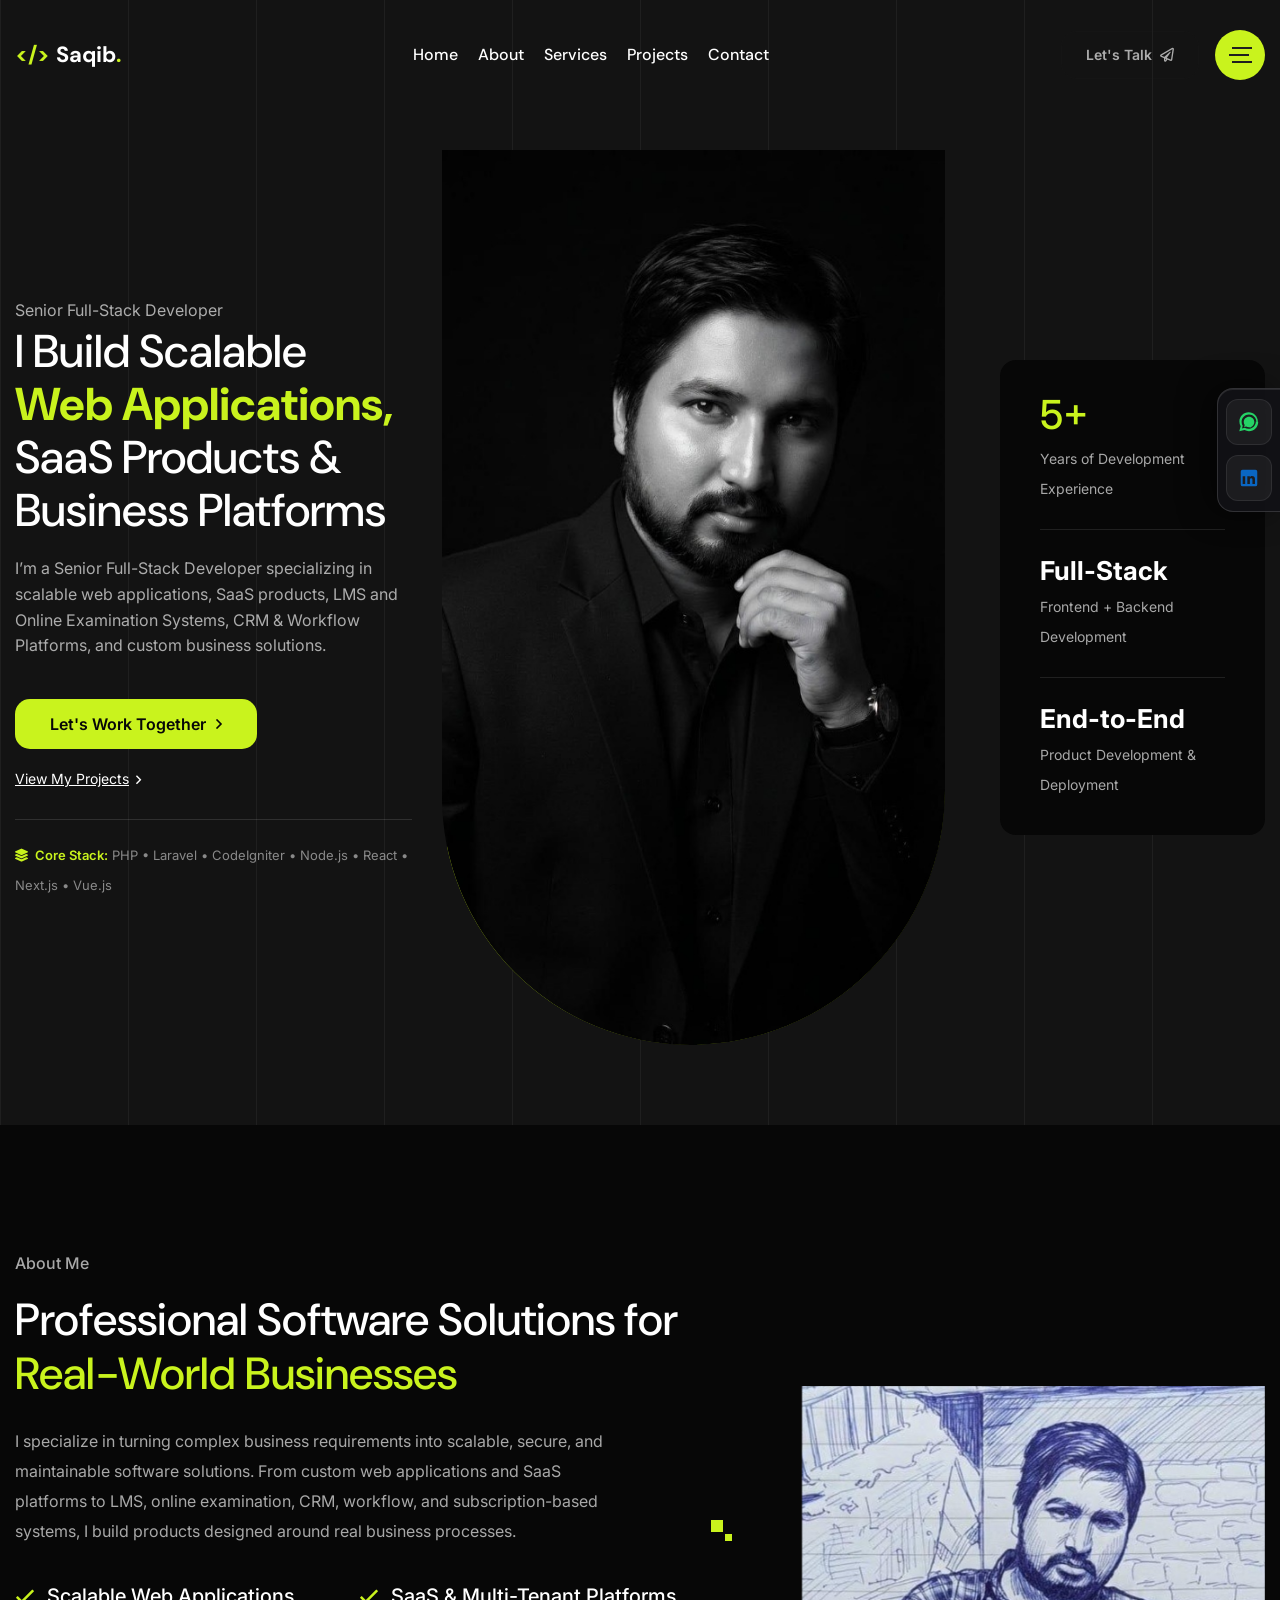
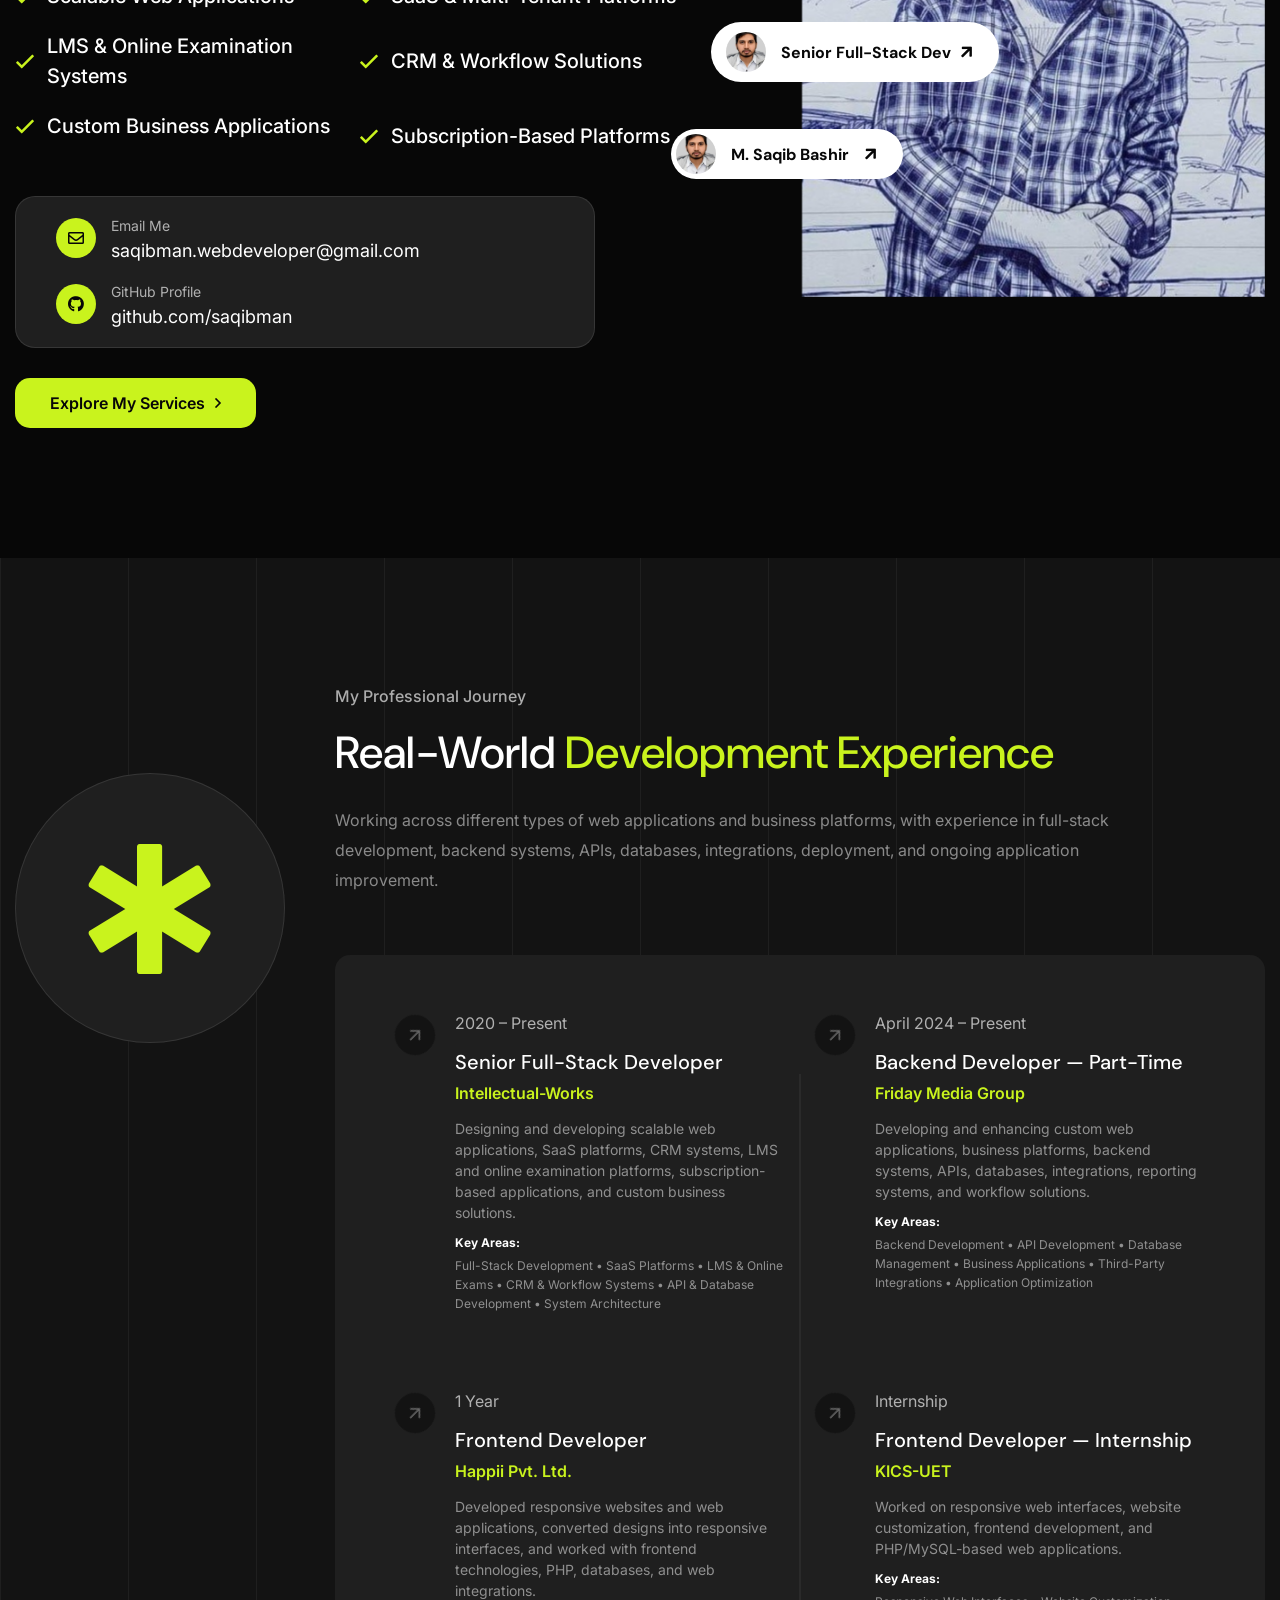
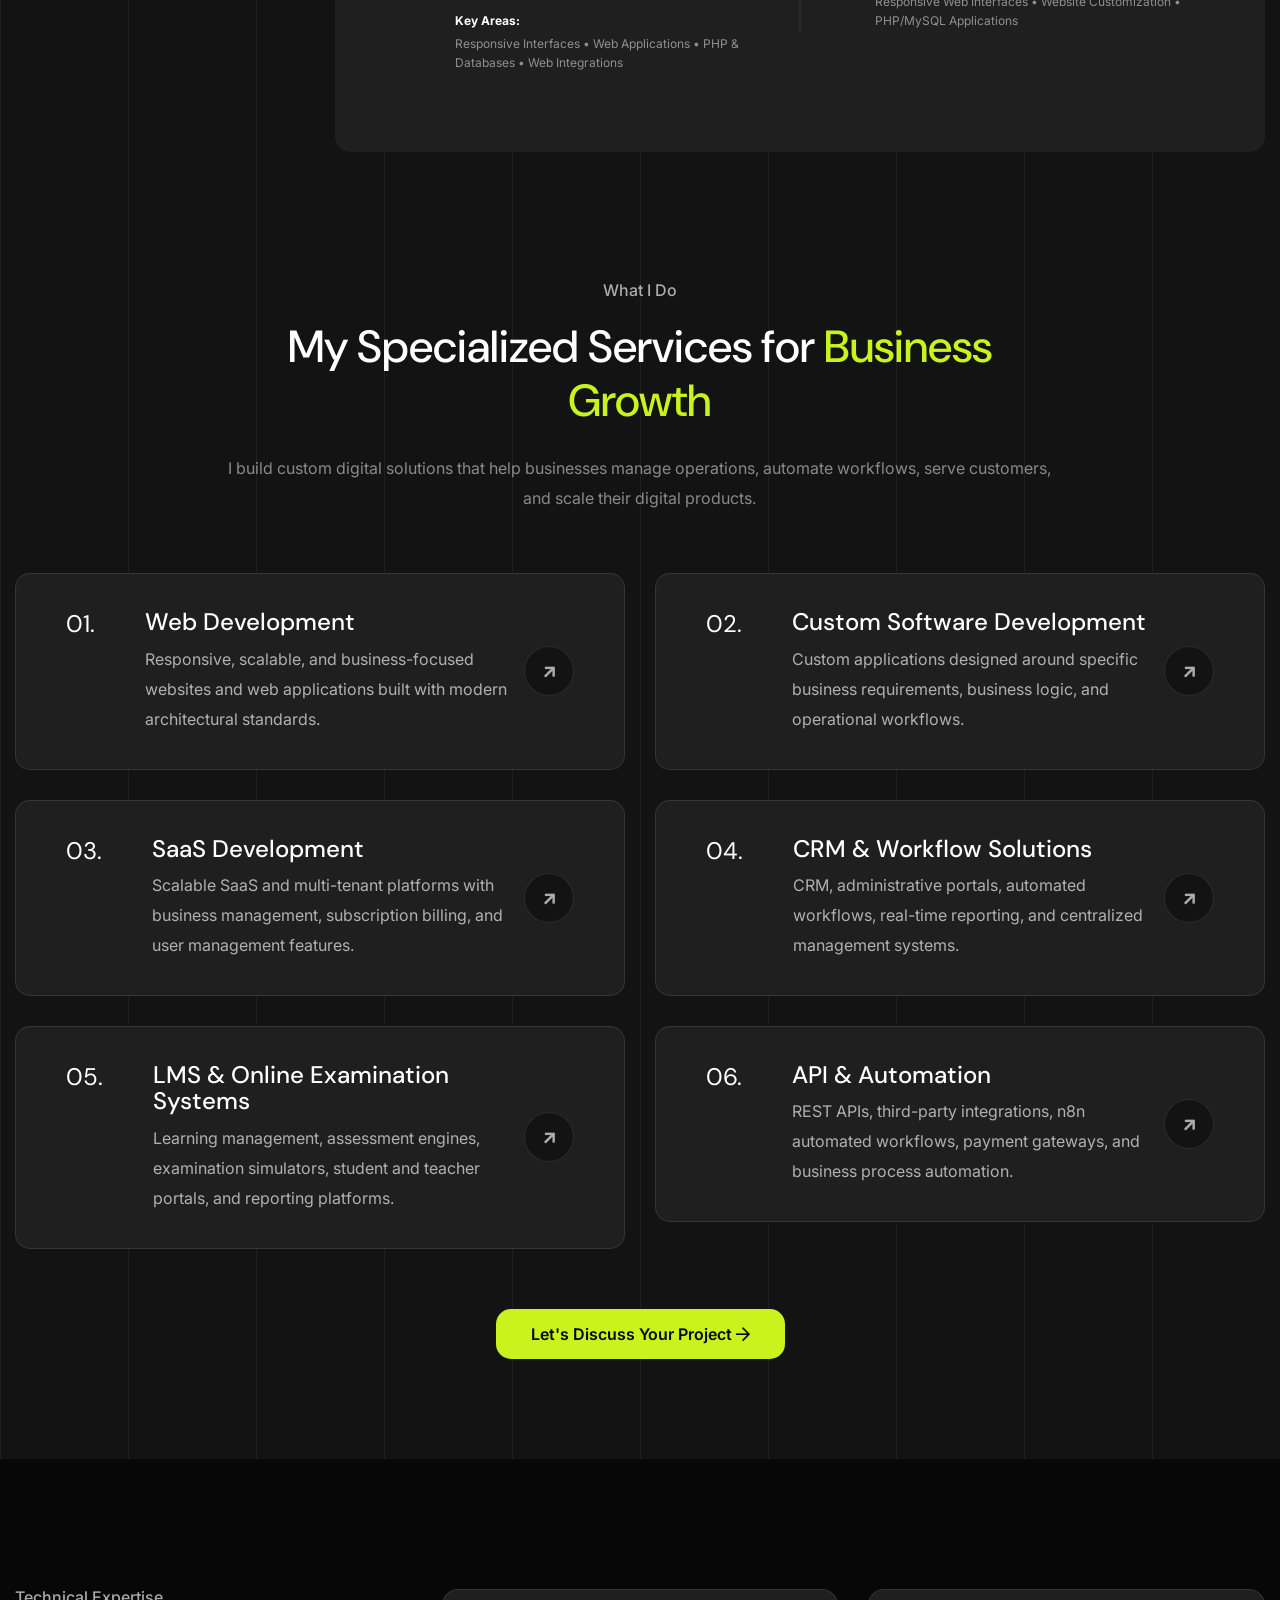
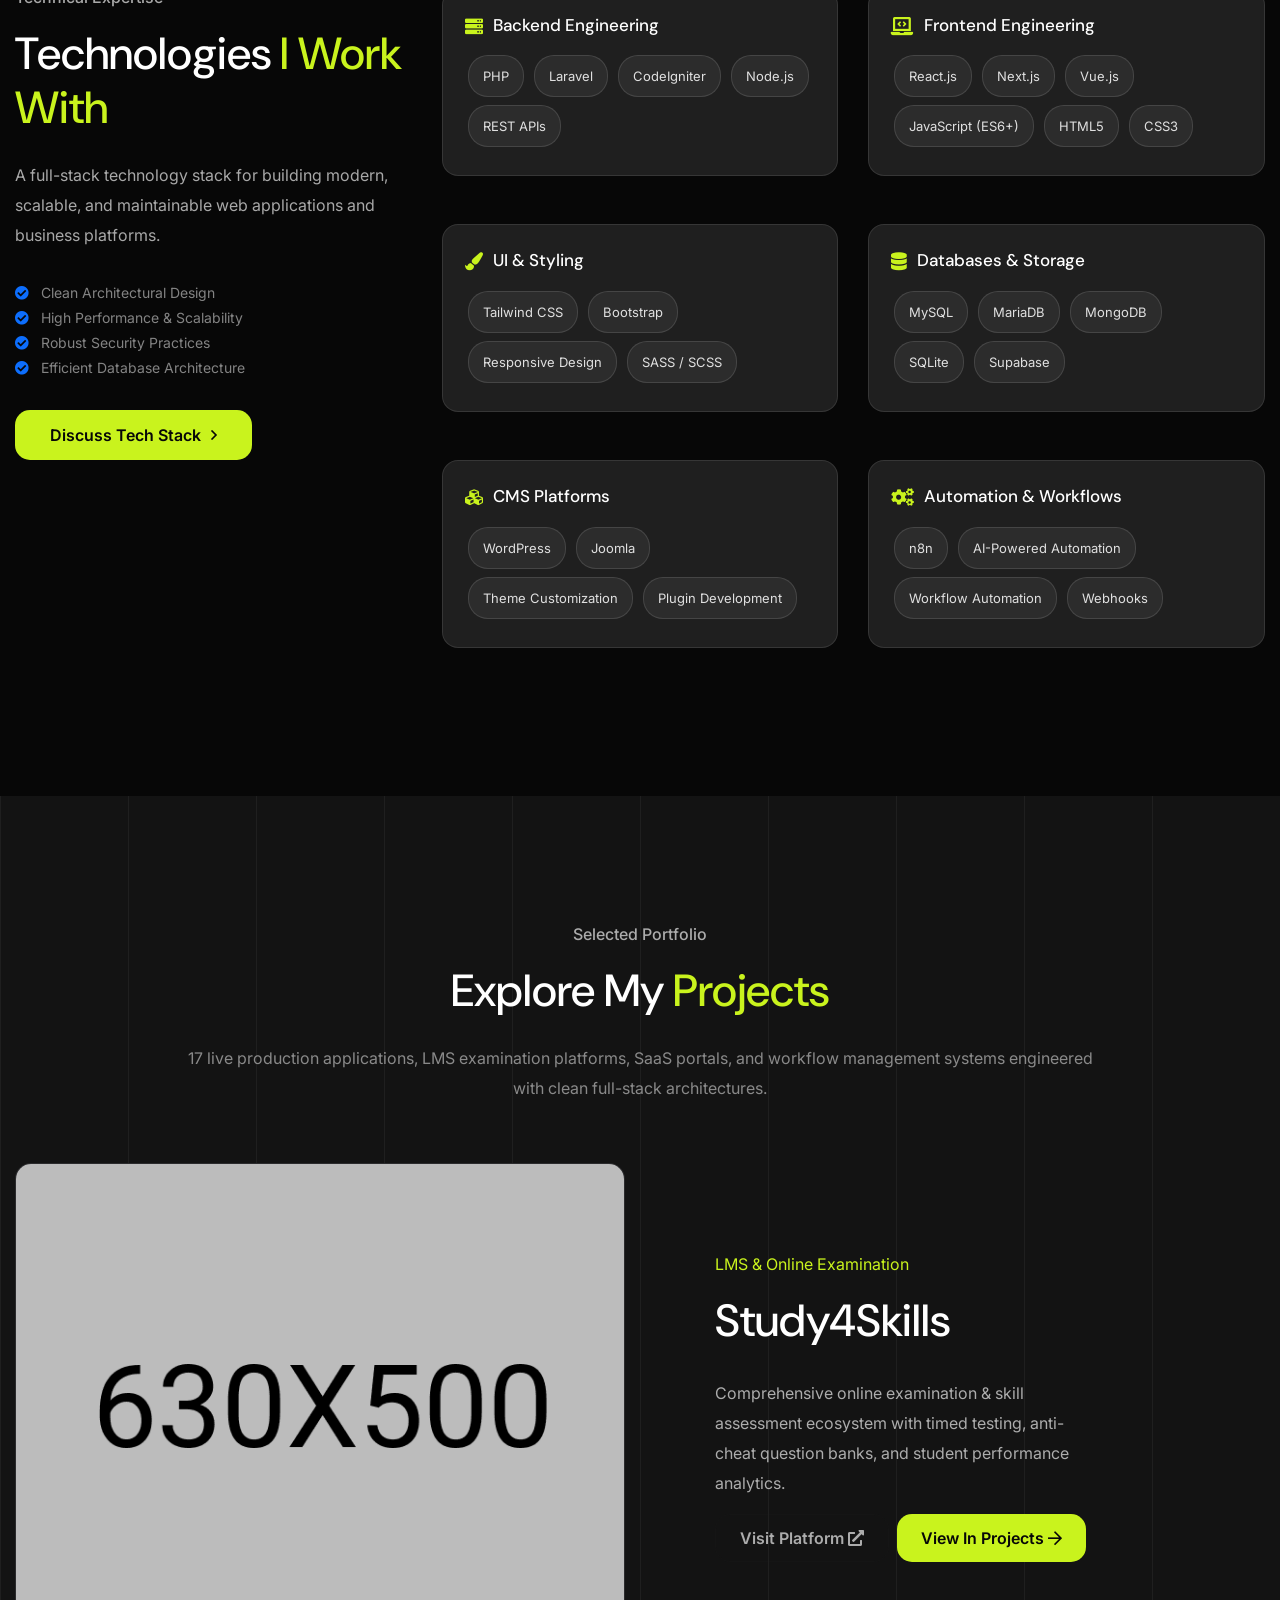
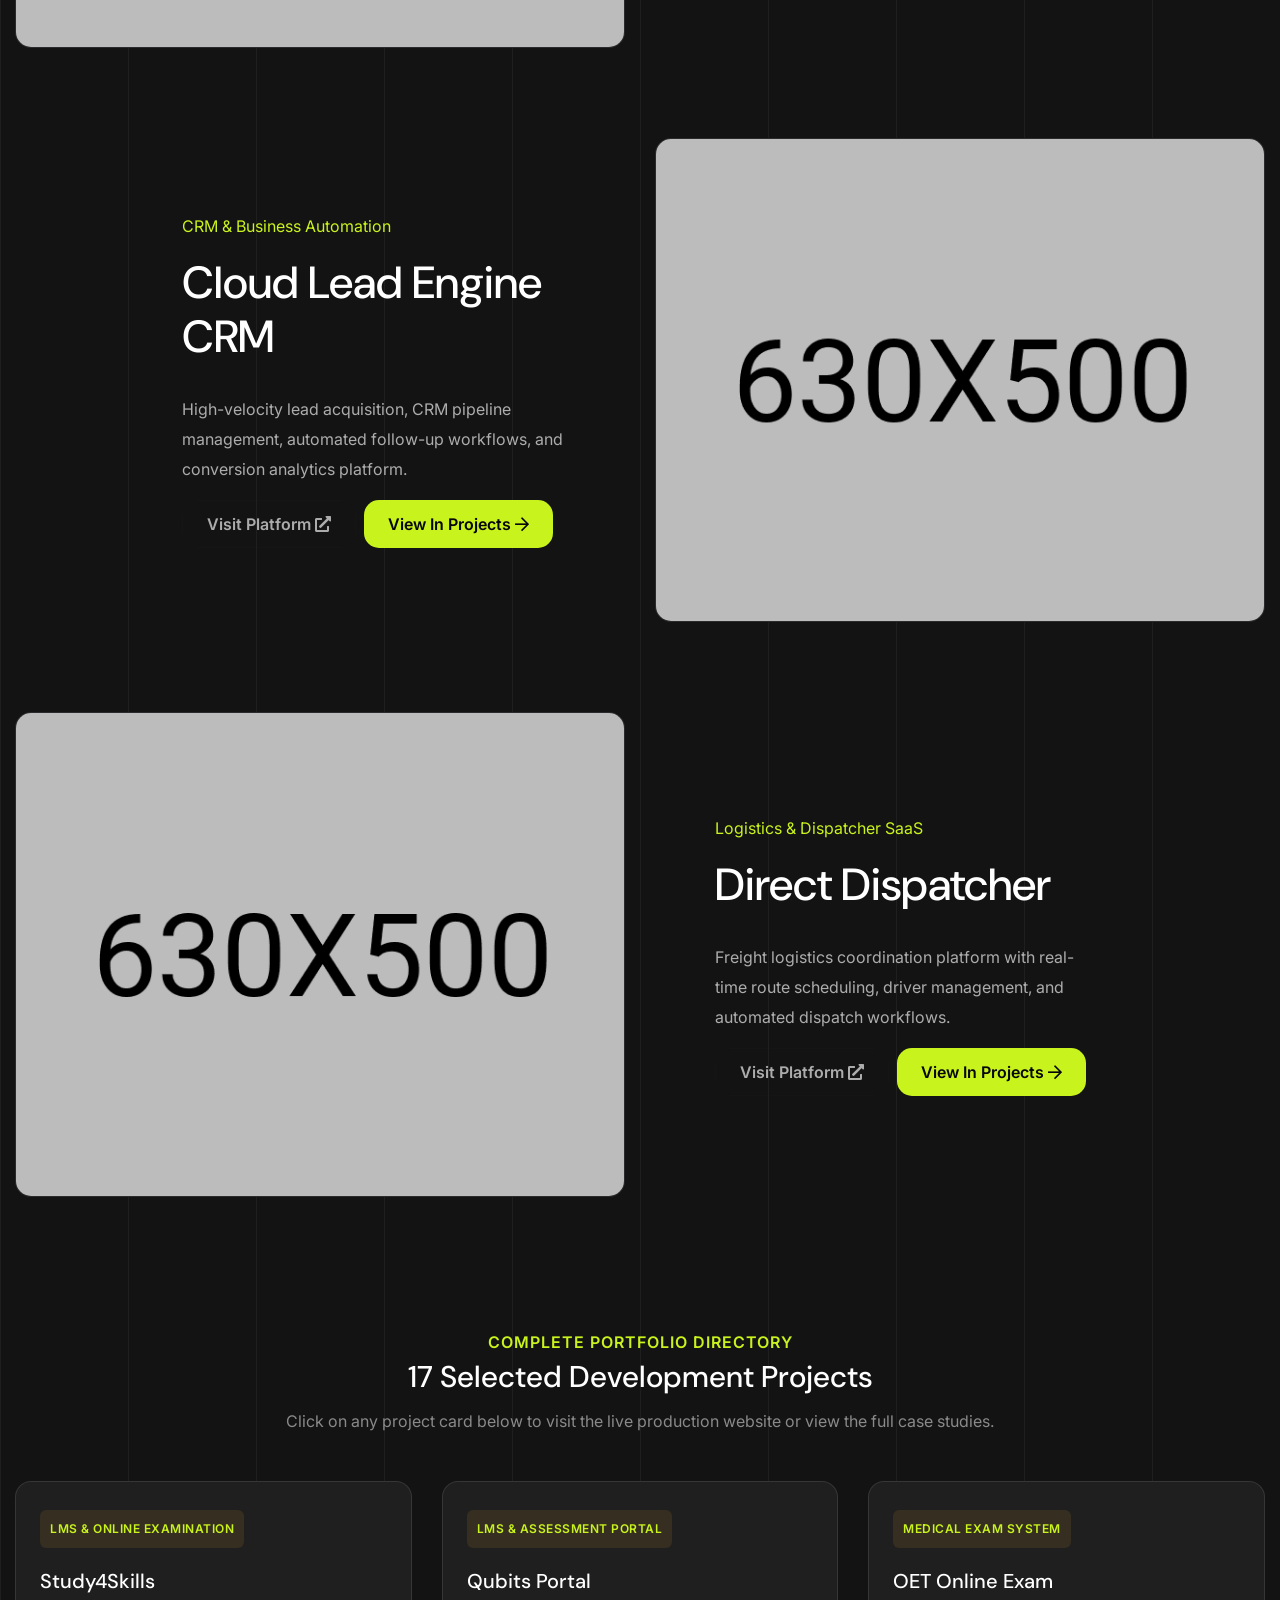
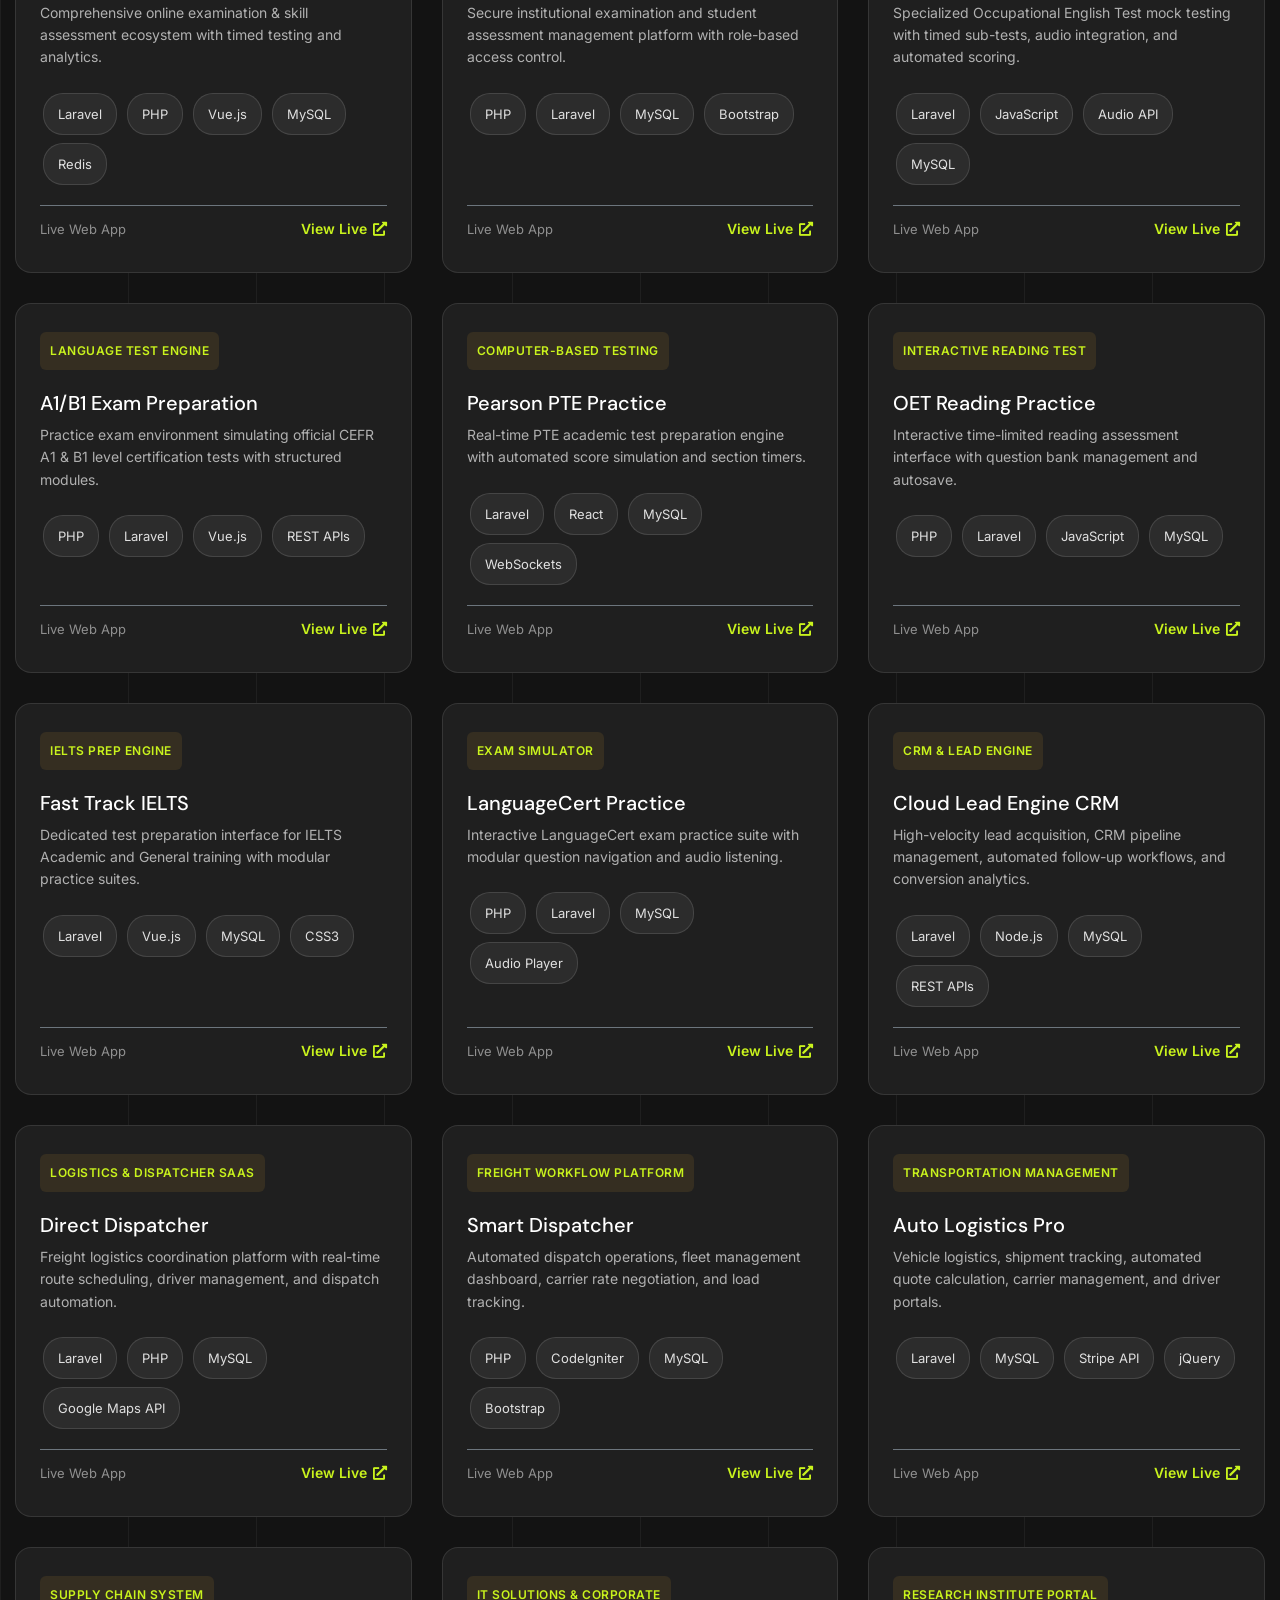
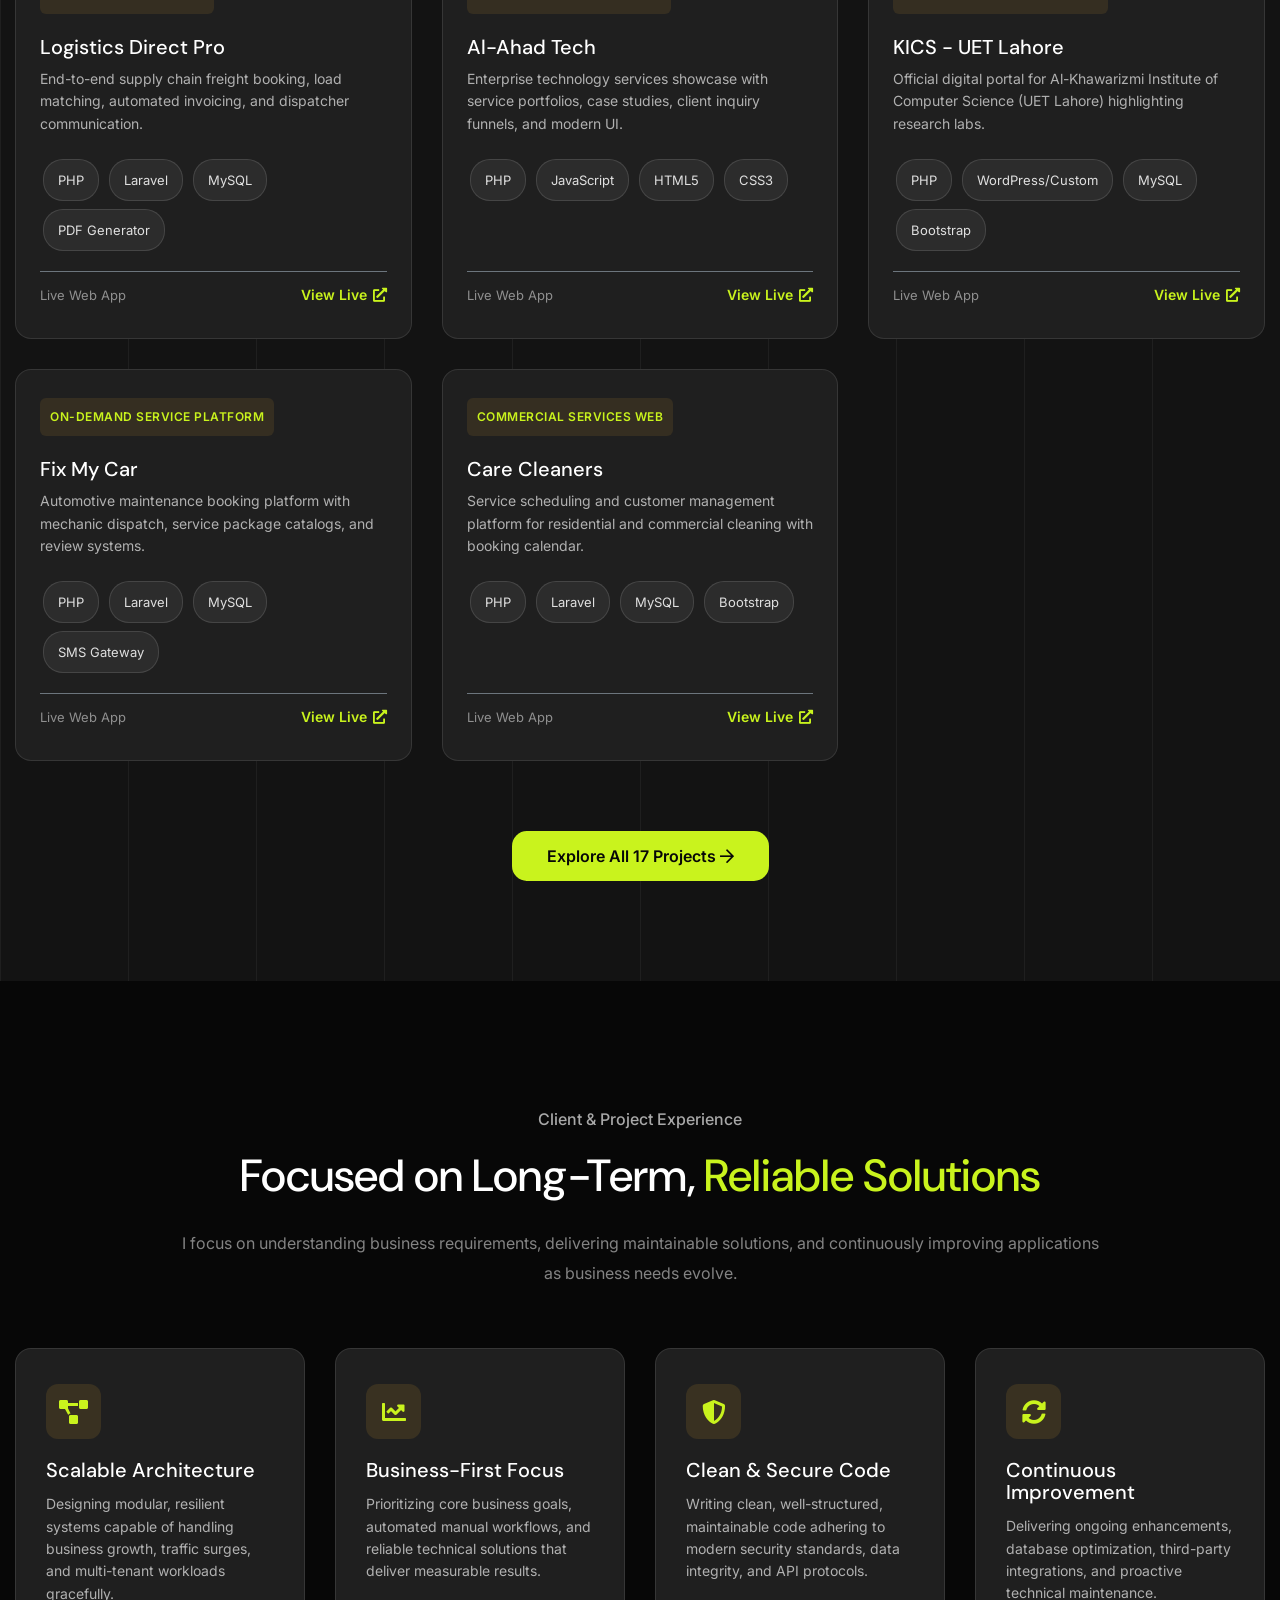
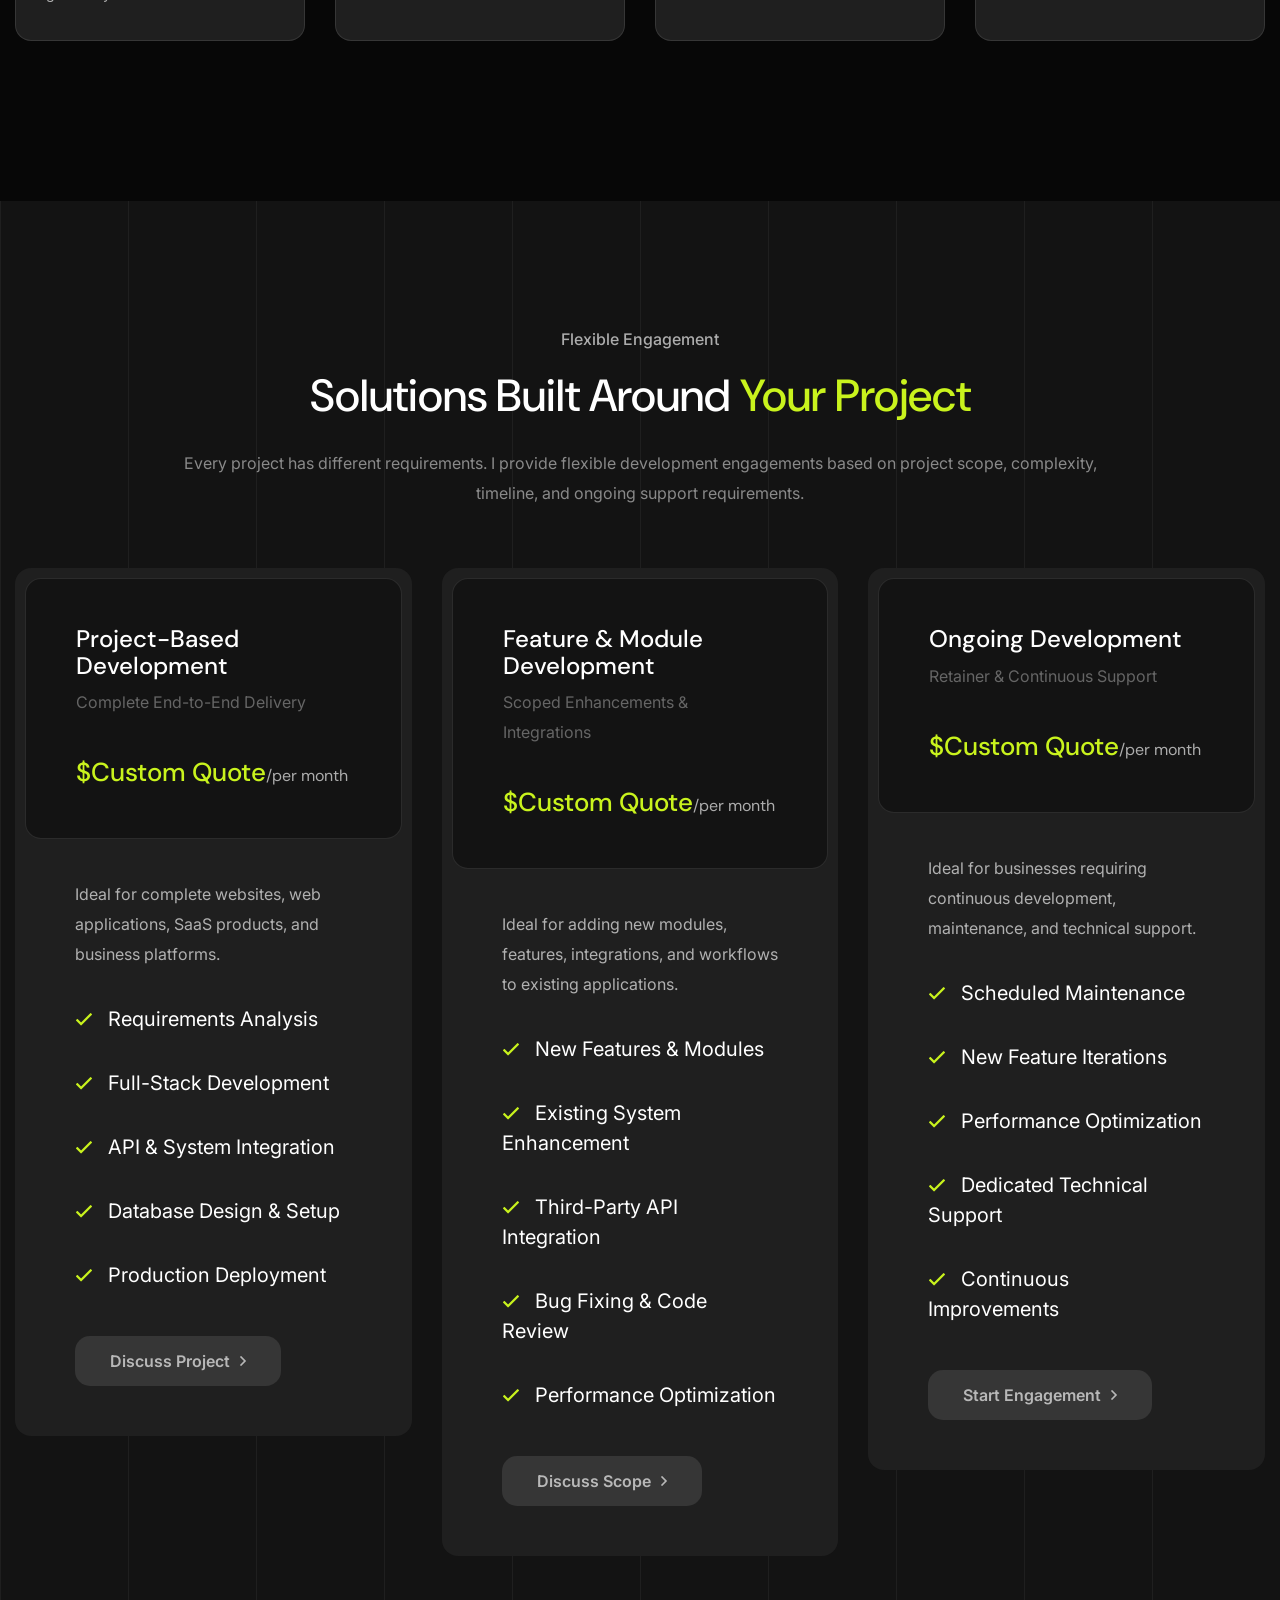
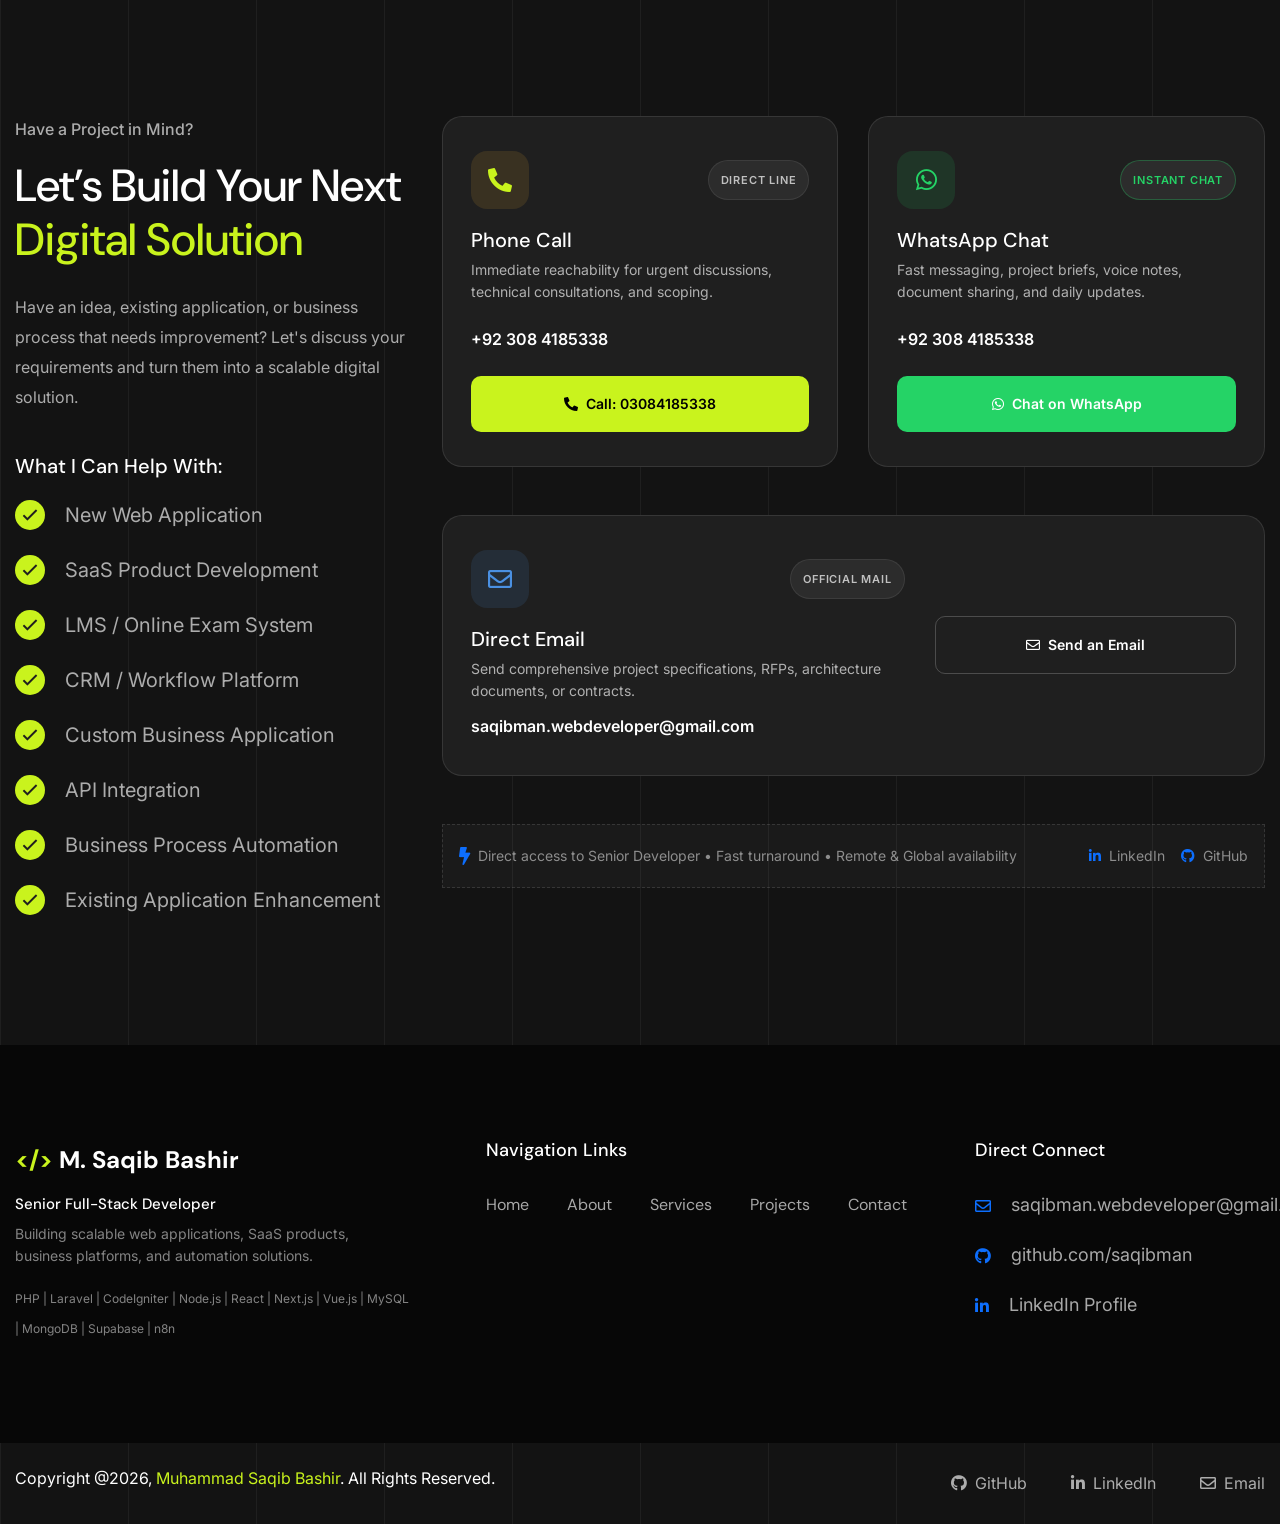
==== commit 2d4d5ae0: "contact fixed" ====
--- a/index.html
+++ b/index.html
@@ -319,15 +319,25 @@
                             rel="noopener noreferrer" class="text-white-50">LinkedIn Profile</a>
                     </div>
                     <div class="info-item mb-2" style="font-size: 14px;">
+                        <i class="fas fa-phone-alt text-primary me-2"></i> <a href="tel:+923084185338" class="text-white-50">+92 308 4185338</a>
+                    </div>
+                    <div class="info-item mb-2" style="font-size: 14px;">
                         <i class="fab fa-whatsapp text-primary me-2"></i> <a href="https://wa.me/923084185338"
                             target="_blank" rel="noopener noreferrer" class="text-white-50">WhatsApp: 03084185338</a>
                     </div>
                 </div>
 
-                <!--Quick Action-->
-                <div class="mt-4">
-                    <a href="#contact" class="theme-btn w-100 close-menu">Start a Conversation <i
-                            class="far fa-arrow-right ms-2"></i></a>
+                <!-- Direct Reach Channels (Call, WhatsApp, Mail) -->
+                <div class="sidebar-direct-actions mt-4 mb-4">
+                    <a href="https://wa.me/923084185338" target="_blank" rel="noopener noreferrer" class="action-link wa">
+                        <i class="fab fa-whatsapp" style="font-size: 18px;"></i> WhatsApp (03084185338)
+                    </a>
+                    <a href="tel:+923084185338" class="action-link call">
+                        <i class="fas fa-phone-alt"></i> Call: 03084185338
+                    </a>
+                    <a href="mailto:saqibman.webdeveloper@gmail.com" class="action-link mail">
+                        <i class="far fa-envelope"></i> Email Me Directly
+                    </a>
                 </div>
 
                 <!--Social Icons-->
@@ -1569,77 +1579,80 @@
                         </div>
                     </div>
                     <div class="col-lg-8">
-                        <div class="contact-form contact-form-wrap form-style-one wow fadeInUp delay-0-4s">
-                            <form id="contactForm" class="contactForm" name="contactForm" action="#" method="post">
-                                <div class="row">
-                                    <div class="col-md-6">
-                                        <div class="form-group">
-                                            <label for="name">Your Name</label>
-                                            <input type="text" id="name" name="name" class="form-control" value=""
-                                                placeholder="e.g. John Doe" required
-                                                data-error="Please enter your Name">
-                                            <label for="name" class="for-icon"><i class="far fa-user"></i></label>
-                                            <div class="help-block with-errors"></div>
-                                        </div>
+                        <div class="direct-channels-hub wow fadeInUp delay-0-4s">
+                            <div class="row">
+                                <!-- Call Card -->
+                                <div class="col-md-6 mb-4">
+                                    <div class="direct-channel-card channel-call">
+                                        <div>
+                                            <div class="channel-header">
+                                                <div class="channel-icon"><i class="fas fa-phone-alt"></i></div>
+                                                <span class="channel-badge">Direct Line</span>
+                                            </div>
+                                            <h4>Phone Call</h4>
+                                            <p>Immediate reachability for urgent discussions, technical consultations, and scoping.</p>
+                                            <span class="channel-value">+92 308 4185338</span>
+                                        </div>
+                                        <a href="tel:+923084185338" class="channel-btn">
+                                            <i class="fas fa-phone-alt"></i> Call: 03084185338
+                                        </a>
                                     </div>
-                                    <div class="col-md-6">
-                                        <div class="form-group">
-                                            <label for="email">Email Address</label>
-                                            <input type="email" id="email" name="email" class="form-control" value=""
-                                                placeholder="e.g. john@business.com" required
-                                                data-error="Please enter your Email">
-                                            <label for="email" class="for-icon"><i class="far fa-envelope"></i></label>
-                                            <div class="help-block with-errors"></div>
-                                        </div>
+                                </div>
+
+                                <!-- WhatsApp Card -->
+                                <div class="col-md-6 mb-4">
+                                    <div class="direct-channel-card channel-whatsapp">
+                                        <div>
+                                            <div class="channel-header">
+                                                <div class="channel-icon"><i class="fab fa-whatsapp"></i></div>
+                                                <span class="channel-badge" style="color: #25D366; border-color: rgba(37,211,102,0.3);">Instant Chat</span>
+                                            </div>
+                                            <h4>WhatsApp Chat</h4>
+                                            <p>Fast messaging, project briefs, voice notes, document sharing, and daily updates.</p>
+                                            <span class="channel-value">+92 308 4185338</span>
+                                        </div>
+                                        <a href="https://wa.me/923084185338" target="_blank" rel="noopener noreferrer" class="channel-btn">
+                                            <i class="fab fa-whatsapp"></i> Chat on WhatsApp
+                                        </a>
                                     </div>
-                                    <div class="col-md-6">
-                                        <div class="form-group">
-                                            <label for="project_type">Project Type</label>
-                                            <select name="project_type" id="project_type" class="form-control"
-                                                style="background: #17171a; color: #fff; border-color: rgba(255,255,255,0.1);">
-                                                <option value="Web Application">Web Application</option>
-                                                <option value="SaaS Platform">SaaS Platform</option>
-                                                <option value="LMS">LMS</option>
-                                                <option value="Online Examination System">Online Examination System
-                                                </option>
-                                                <option value="CRM / Workflow">CRM / Workflow</option>
-                                                <option value="E-Commerce">E-Commerce</option>
-                                                <option value="Business Website">Business Website</option>
-                                                <option value="API / Integration">API / Integration</option>
-                                                <option value="Automation">Automation</option>
-                                                <option value="Existing Application Enhancement">Existing Application
-                                                    Enhancement</option>
-                                                <option value="Other">Other</option>
-                                            </select>
+                                </div>
+
+                                <!-- Email Card -->
+                                <div class="col-md-12 mb-4">
+                                    <div class="direct-channel-card channel-mail">
+                                        <div class="row align-items-center">
+                                            <div class="col-md-7">
+                                                <div class="channel-header">
+                                                    <div class="channel-icon"><i class="far fa-envelope"></i></div>
+                                                    <span class="channel-badge">Official Mail</span>
+                                                </div>
+                                                <h4>Direct Email</h4>
+                                                <p class="mb-2">Send comprehensive project specifications, RFPs, architecture documents, or contracts.</p>
+                                                <span class="channel-value mb-md-0">saqibman.webdeveloper@gmail.com</span>
+                                            </div>
+                                            <div class="col-md-5 text-md-end mt-3 mt-md-0">
+                                                <a href="mailto:saqibman.webdeveloper@gmail.com" class="channel-btn">
+                                                    <i class="far fa-envelope"></i> Send an Email
+                                                </a>
+                                            </div>
                                         </div>
                                     </div>
-                                    <div class="col-md-6">
-                                        <div class="form-group">
-                                            <label for="budget">Budget / Engagement Type</label>
-                                            <input type="text" id="budget" name="budget" class="form-control" value=""
-                                                placeholder="e.g. Fixed Project / Retainer / Custom">
-                                            <label for="budget" class="for-icon"><i
-                                                    class="far fa-dollar-sign"></i></label>
+                                </div>
+
+                                <!-- Direct Availability Note -->
+                                <div class="col-md-12">
+                                    <div class="p-3 rounded-4 d-flex flex-wrap align-items-center justify-content-between" style="background: rgba(255,255,255,0.03); border: 1px dashed rgba(255,255,255,0.12);">
+                                        <div class="d-flex align-items-center mb-2 mb-md-0">
+                                            <i class="fas fa-bolt text-primary me-2" style="font-size: 18px;"></i>
+                                            <span class="text-white-50" style="font-size: 14px;">Direct access to Senior Developer &bull; Fast turnaround &bull; Remote &amp; Global availability</span>
+                                        </div>
+                                        <div class="d-flex align-items-center gap-3">
+                                            <a href="https://www.linkedin.com/in/muhammad-saqib-bashir/" target="_blank" rel="noopener noreferrer" class="text-white-50" style="font-size: 14px;"><i class="fab fa-linkedin-in me-1 text-primary"></i> LinkedIn</a>
+                                            <a href="https://github.com/saqibman" target="_blank" rel="noopener noreferrer" class="text-white-50" style="font-size: 14px;"><i class="fab fa-github me-1 text-primary"></i> GitHub</a>
                                         </div>
                                     </div>
-                                    <div class="col-md-12">
-                                        <div class="form-group">
-                                            <label for="message">Your Message / Requirements</label>
-                                            <textarea name="message" id="message" class="form-control" rows="4"
-                                                placeholder="Describe your project, goals, requirements, or timeline..."
-                                                required data-error="Please enter your Message"></textarea>
-                                            <div class="help-block with-errors"></div>
-                                        </div>
-                                    </div>
-                                    <div class="col-md-12">
-                                        <div class="form-group mb-0">
-                                            <button type="submit" class="theme-btn">Let's Talk <i
-                                                    class="far fa-paper-plane ms-1"></i></button>
-                                            <div id="msgSubmit" class="hidden"></div>
-                                        </div>
-                                    </div>
-                                </div>
-                            </form>
+                                </div>
+                            </div>
                         </div>
                     </div>
                 </div>
@@ -1768,11 +1781,6 @@
     <script src="assets/js/wow.min.js"></script>
     <!-- Custom script -->
     <script src="assets/js/script.js"></script>
-
-    <!-- For Contact Form -->
-    <script src="assets/js/jquery.ajaxchimp.min.js"></script>
-    <script src="assets/js/form-validator.min.js"></script>
-    <script src="assets/js/contact-form-script.js"></script>
 
 
     <!-- Floating Social Media Edge Dock (WhatsApp & LinkedIn) -->
--- a/assets/css/style.css
+++ b/assets/css/style.css
@@ -6863,3 +6863,201 @@
     display: none;
   }
 }
+
+/* ==========================================================================
+   Direct Contact Channels (Call, WhatsApp, Mail)
+   ========================================================================== */
+.direct-channel-card {
+  background: var(--lighter-color, #17171a);
+  border: 1px solid var(--border-color, rgba(255, 255, 255, 0.1));
+  border-radius: 20px;
+  padding: 34px 28px;
+  margin-bottom: 24px;
+  transition: all 0.35s cubic-bezier(0.16, 1, 0.3, 1);
+  display: flex;
+  flex-direction: column;
+  justify-content: space-between;
+  height: calc(100% - 24px);
+  position: relative;
+  overflow: hidden;
+}
+
+.direct-channel-card::before {
+  content: '';
+  position: absolute;
+  top: 0;
+  left: 0;
+  width: 4px;
+  height: 100%;
+  background: transparent;
+  transition: background 0.3s ease;
+}
+
+.direct-channel-card:hover {
+  border-color: rgba(255, 255, 255, 0.25);
+  transform: translateY(-6px);
+  box-shadow: 0 15px 40px rgba(0, 0, 0, 0.4);
+}
+
+.direct-channel-card.channel-call:hover::before {
+  background: var(--primary-color, #f5b233);
+}
+
+.direct-channel-card.channel-whatsapp:hover::before {
+  background: #25D366;
+}
+
+.direct-channel-card.channel-mail:hover::before {
+  background: #4A90E2;
+}
+
+.direct-channel-card .channel-header {
+  display: flex;
+  align-items: center;
+  justify-content: space-between;
+  margin-bottom: 20px;
+}
+
+.direct-channel-card .channel-icon {
+  width: 58px;
+  height: 58px;
+  border-radius: 16px;
+  display: flex;
+  align-items: center;
+  justify-content: center;
+  font-size: 24px;
+}
+
+.channel-call .channel-icon {
+  background: rgba(245, 178, 51, 0.12);
+  color: var(--primary-color, #f5b233);
+}
+
+.channel-whatsapp .channel-icon {
+  background: rgba(37, 211, 102, 0.12);
+  color: #25D366;
+}
+
+.channel-mail .channel-icon {
+  background: rgba(74, 144, 226, 0.12);
+  color: #4A90E2;
+}
+
+.direct-channel-card .channel-badge {
+  font-size: 11px;
+  font-weight: 600;
+  text-transform: uppercase;
+  letter-spacing: 0.8px;
+  padding: 4px 12px;
+  border-radius: 20px;
+  background: rgba(255, 255, 255, 0.06);
+  color: rgba(255, 255, 255, 0.7);
+  border: 1px solid rgba(255, 255, 255, 0.08);
+}
+
+.direct-channel-card h4 {
+  font-size: 20px;
+  color: #ffffff;
+  margin-bottom: 8px;
+}
+
+.direct-channel-card p {
+  font-size: 14px;
+  color: rgba(255, 255, 255, 0.65);
+  line-height: 1.6;
+  margin-bottom: 20px;
+}
+
+.direct-channel-card .channel-value {
+  font-size: 16px;
+  font-weight: 600;
+  color: #ffffff;
+  display: block;
+  margin-bottom: 22px;
+  word-break: break-all;
+}
+
+.direct-channel-card .channel-btn {
+  width: 100%;
+  text-align: center;
+  padding: 13px 20px;
+  font-size: 14px;
+  font-weight: 600;
+  border-radius: 10px;
+  display: inline-flex;
+  align-items: center;
+  justify-content: center;
+  gap: 8px;
+  text-decoration: none;
+  transition: all 0.3s ease;
+}
+
+.channel-call .channel-btn {
+  background: var(--primary-color, #f5b233);
+  color: #000000;
+}
+.channel-call .channel-btn:hover {
+  background: #ffffff;
+  color: #000000;
+  box-shadow: 0 4px 20px rgba(245, 178, 51, 0.35);
+}
+
+.channel-whatsapp .channel-btn {
+  background: #25D366;
+  color: #ffffff;
+}
+.channel-whatsapp .channel-btn:hover {
+  background: #20BA56;
+  color: #ffffff;
+  box-shadow: 0 4px 20px rgba(37, 211, 102, 0.4);
+}
+
+.channel-mail .channel-btn {
+  background: transparent;
+  border: 1px solid rgba(255, 255, 255, 0.2);
+  color: #ffffff;
+}
+.channel-mail .channel-btn:hover {
+  background: rgba(255, 255, 255, 0.1);
+  border-color: #ffffff;
+  color: #ffffff;
+}
+
+.sidebar-direct-actions .action-link {
+  display: flex;
+  align-items: center;
+  justify-content: center;
+  gap: 10px;
+  padding: 12px 18px;
+  border-radius: 10px;
+  font-size: 14px;
+  font-weight: 600;
+  text-decoration: none;
+  transition: all 0.3s ease;
+  margin-bottom: 10px;
+}
+.sidebar-direct-actions .action-link.wa {
+  background: #25D366;
+  color: #ffffff;
+}
+.sidebar-direct-actions .action-link.wa:hover {
+  background: #20BA56;
+}
+.sidebar-direct-actions .action-link.call {
+  background: rgba(254, 74, 34, 0.12);
+  border: 1px solid var(--primary-color);
+  color: var(--primary-color);
+}
+.sidebar-direct-actions .action-link.call:hover {
+  background: var(--primary-color);
+  color: #000000;
+}
+.sidebar-direct-actions .action-link.mail {
+  background: rgba(255, 255, 255, 0.06);
+  border: 1px solid rgba(255, 255, 255, 0.15);
+  color: #ffffff;
+}
+.sidebar-direct-actions .action-link.mail:hover {
+  background: rgba(255, 255, 255, 0.12);
+  border-color: #ffffff;
+}
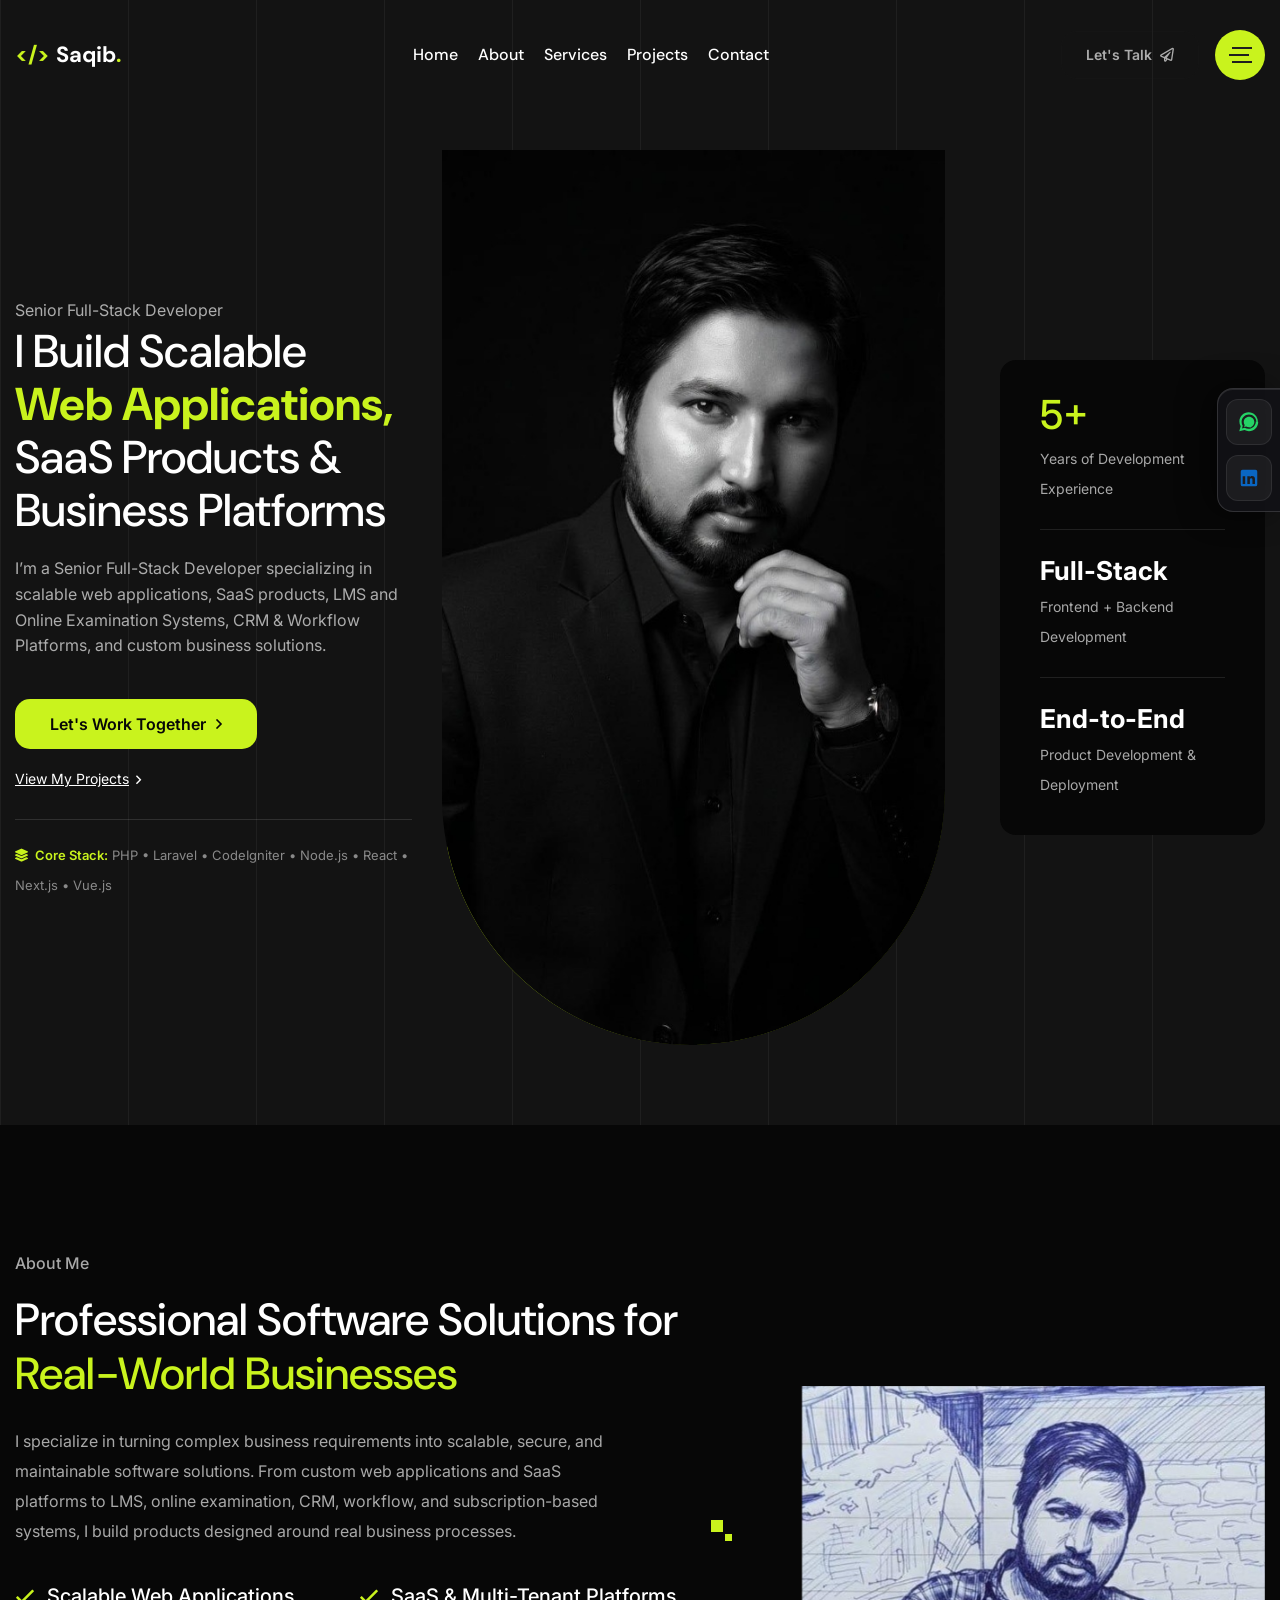
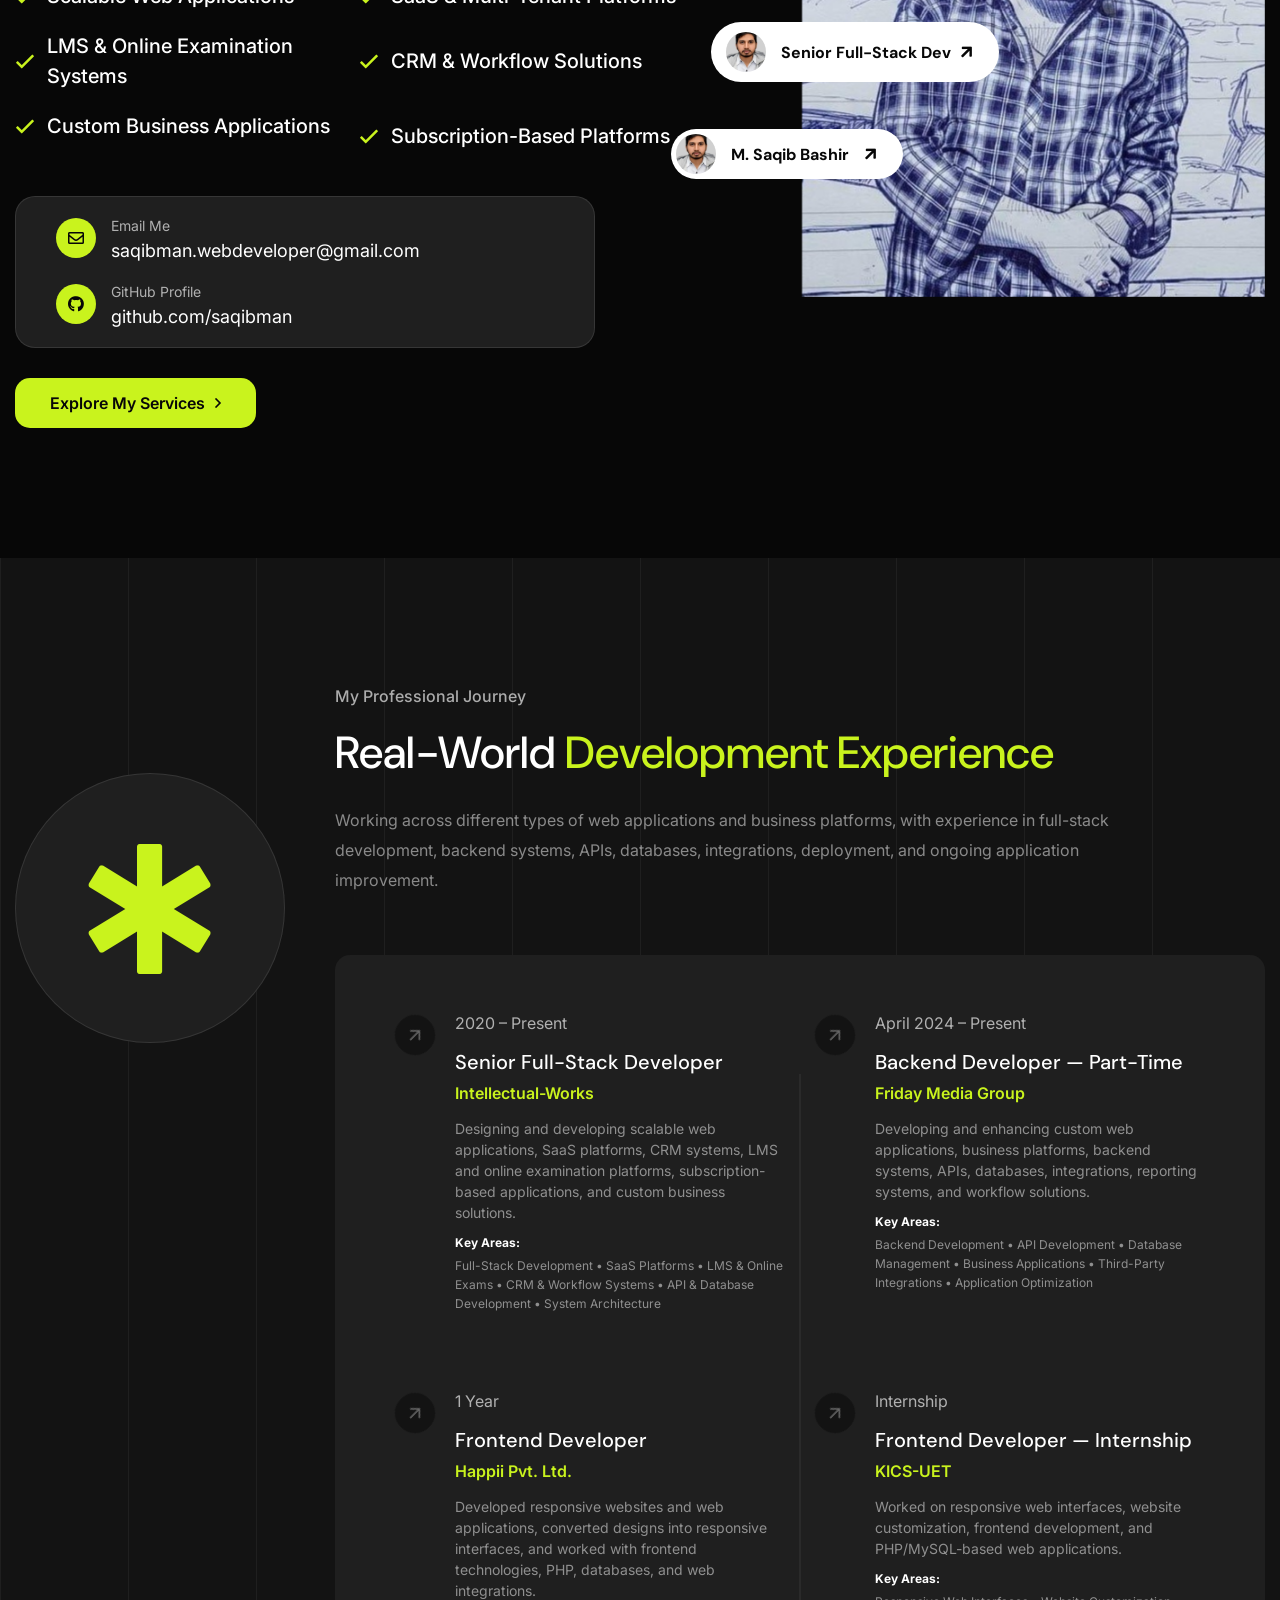
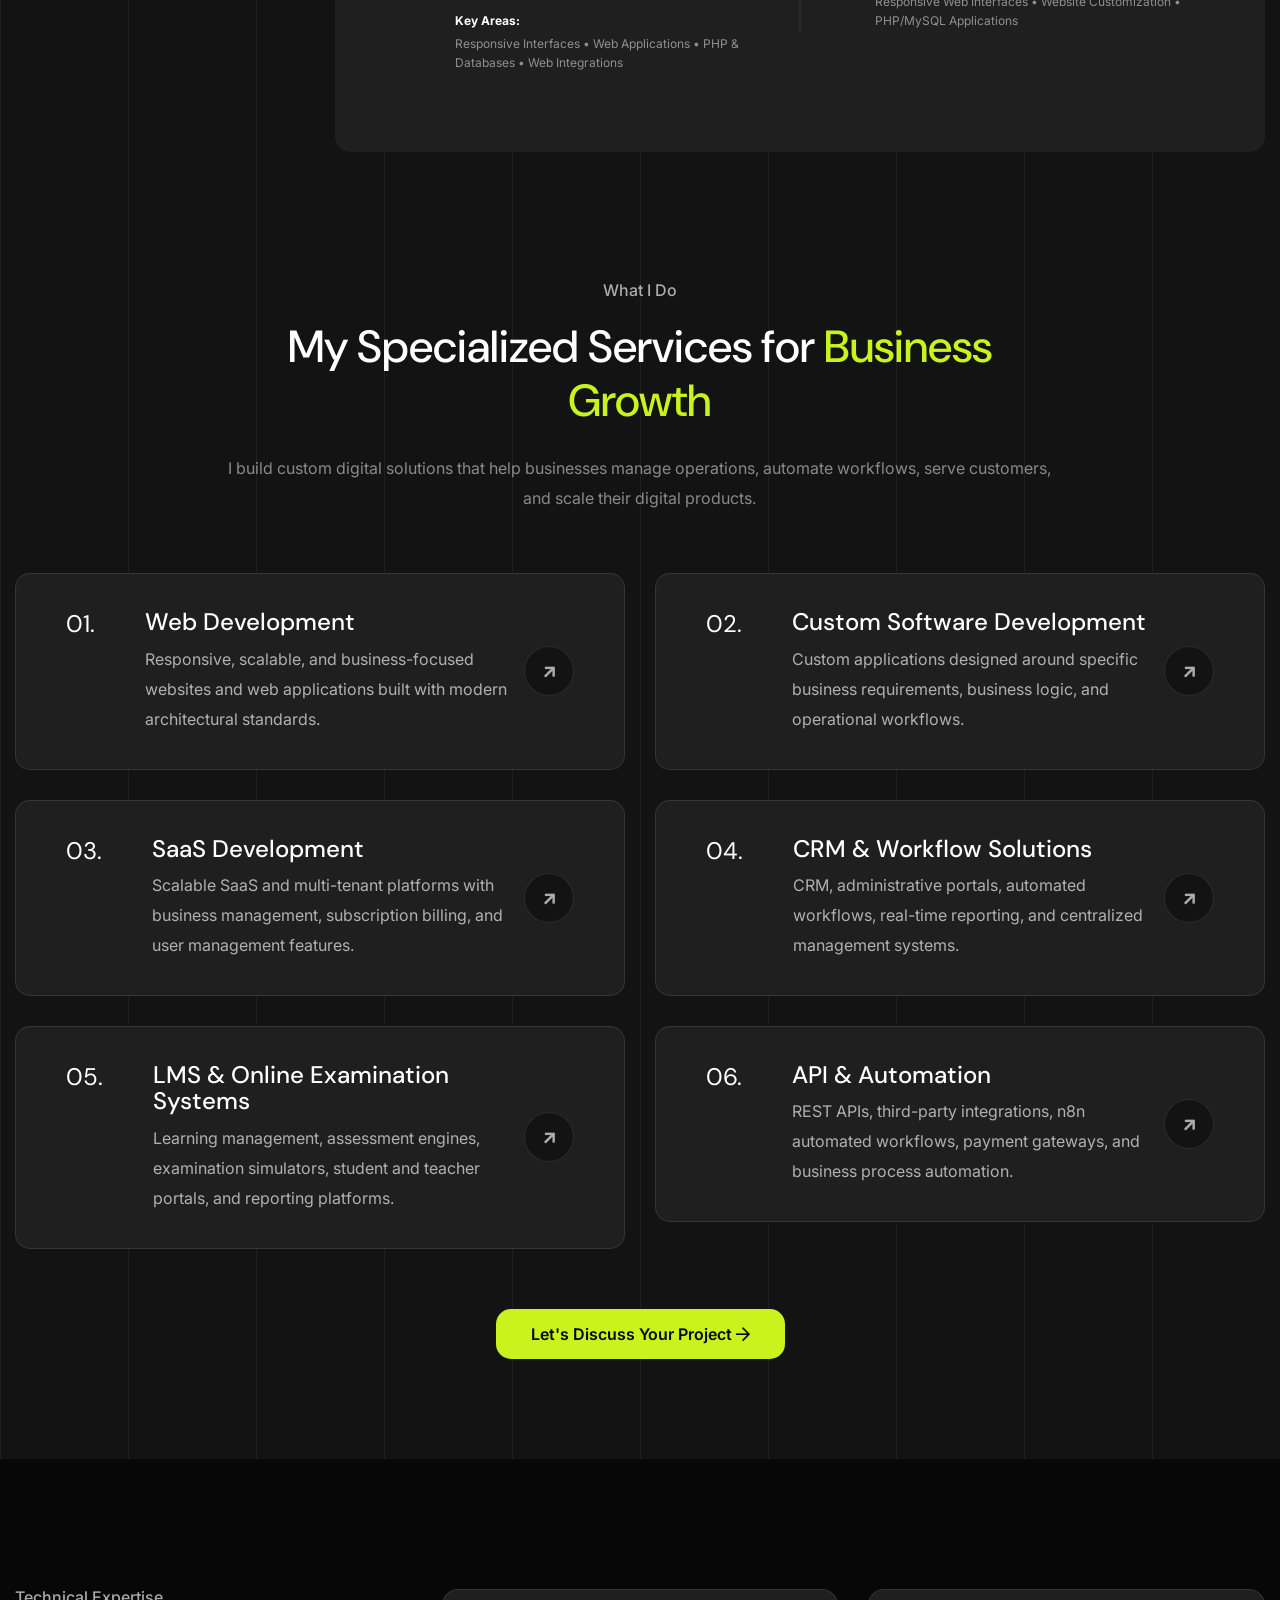
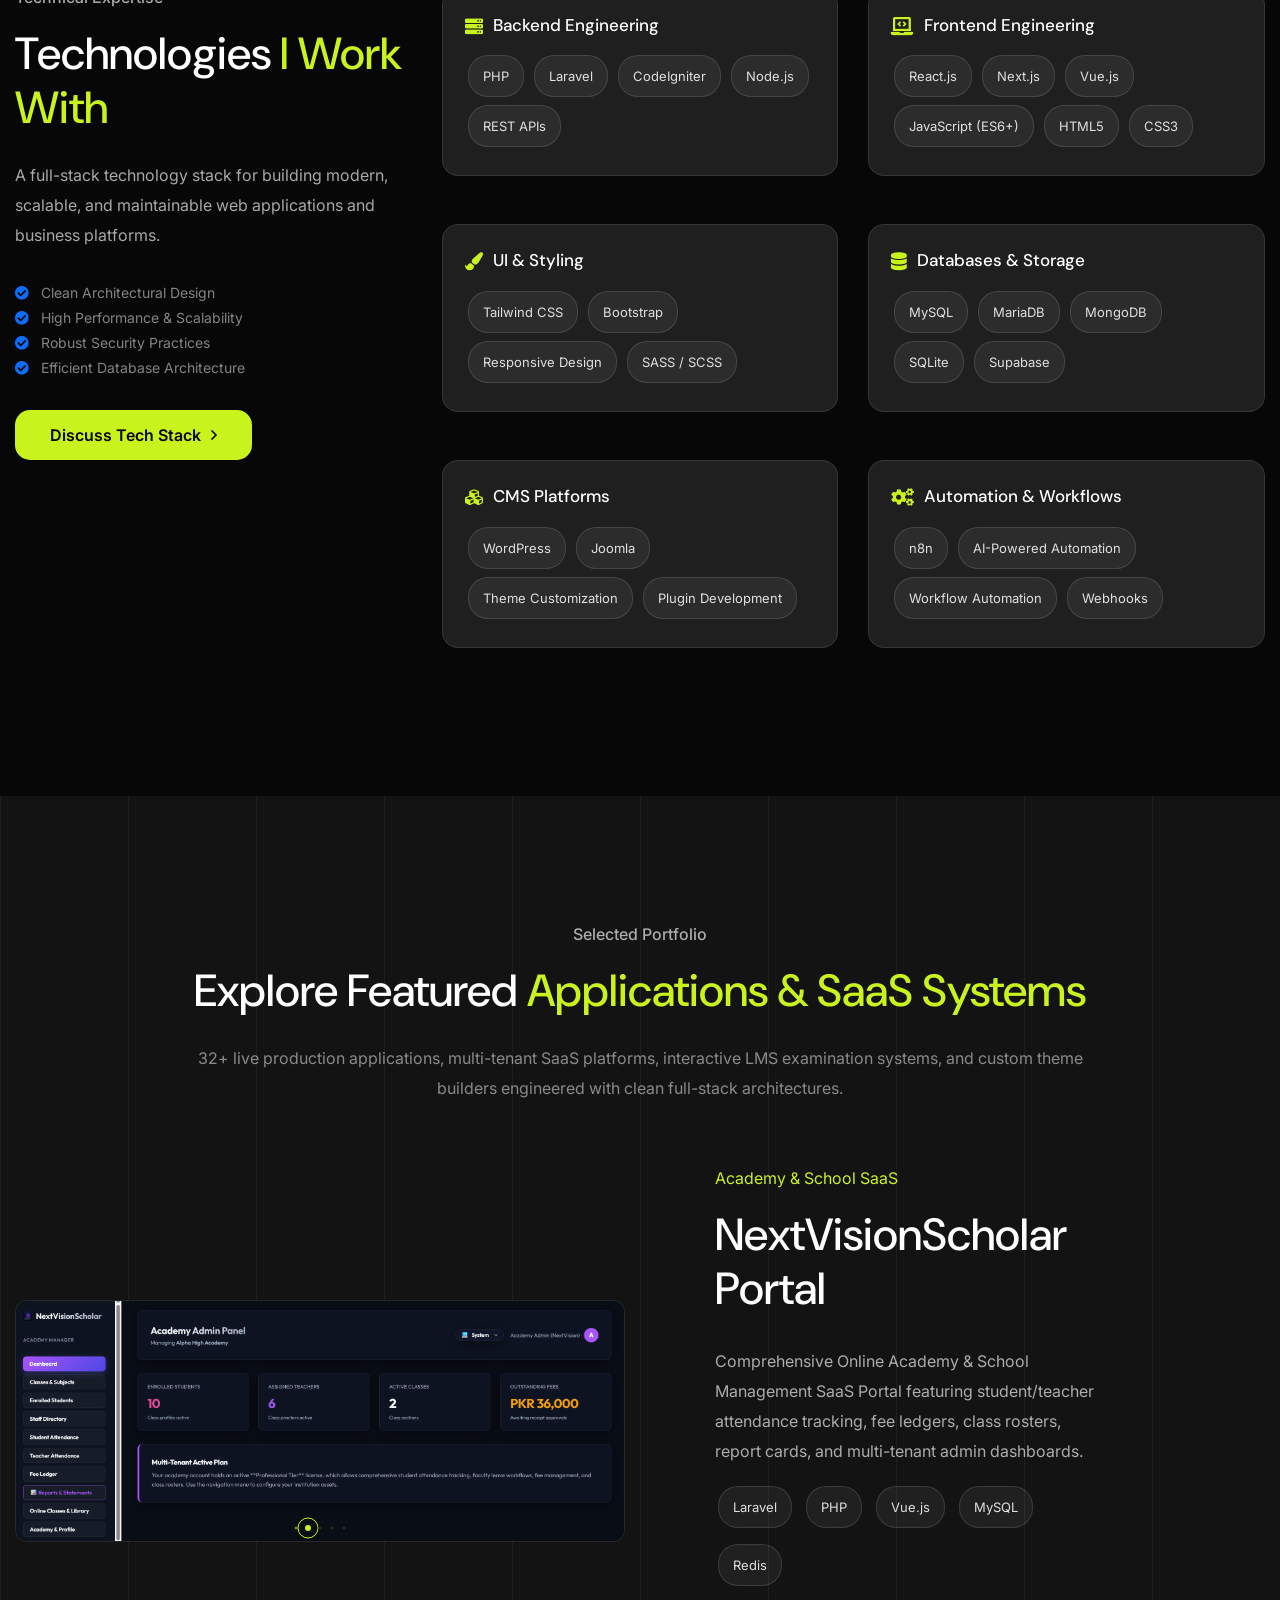
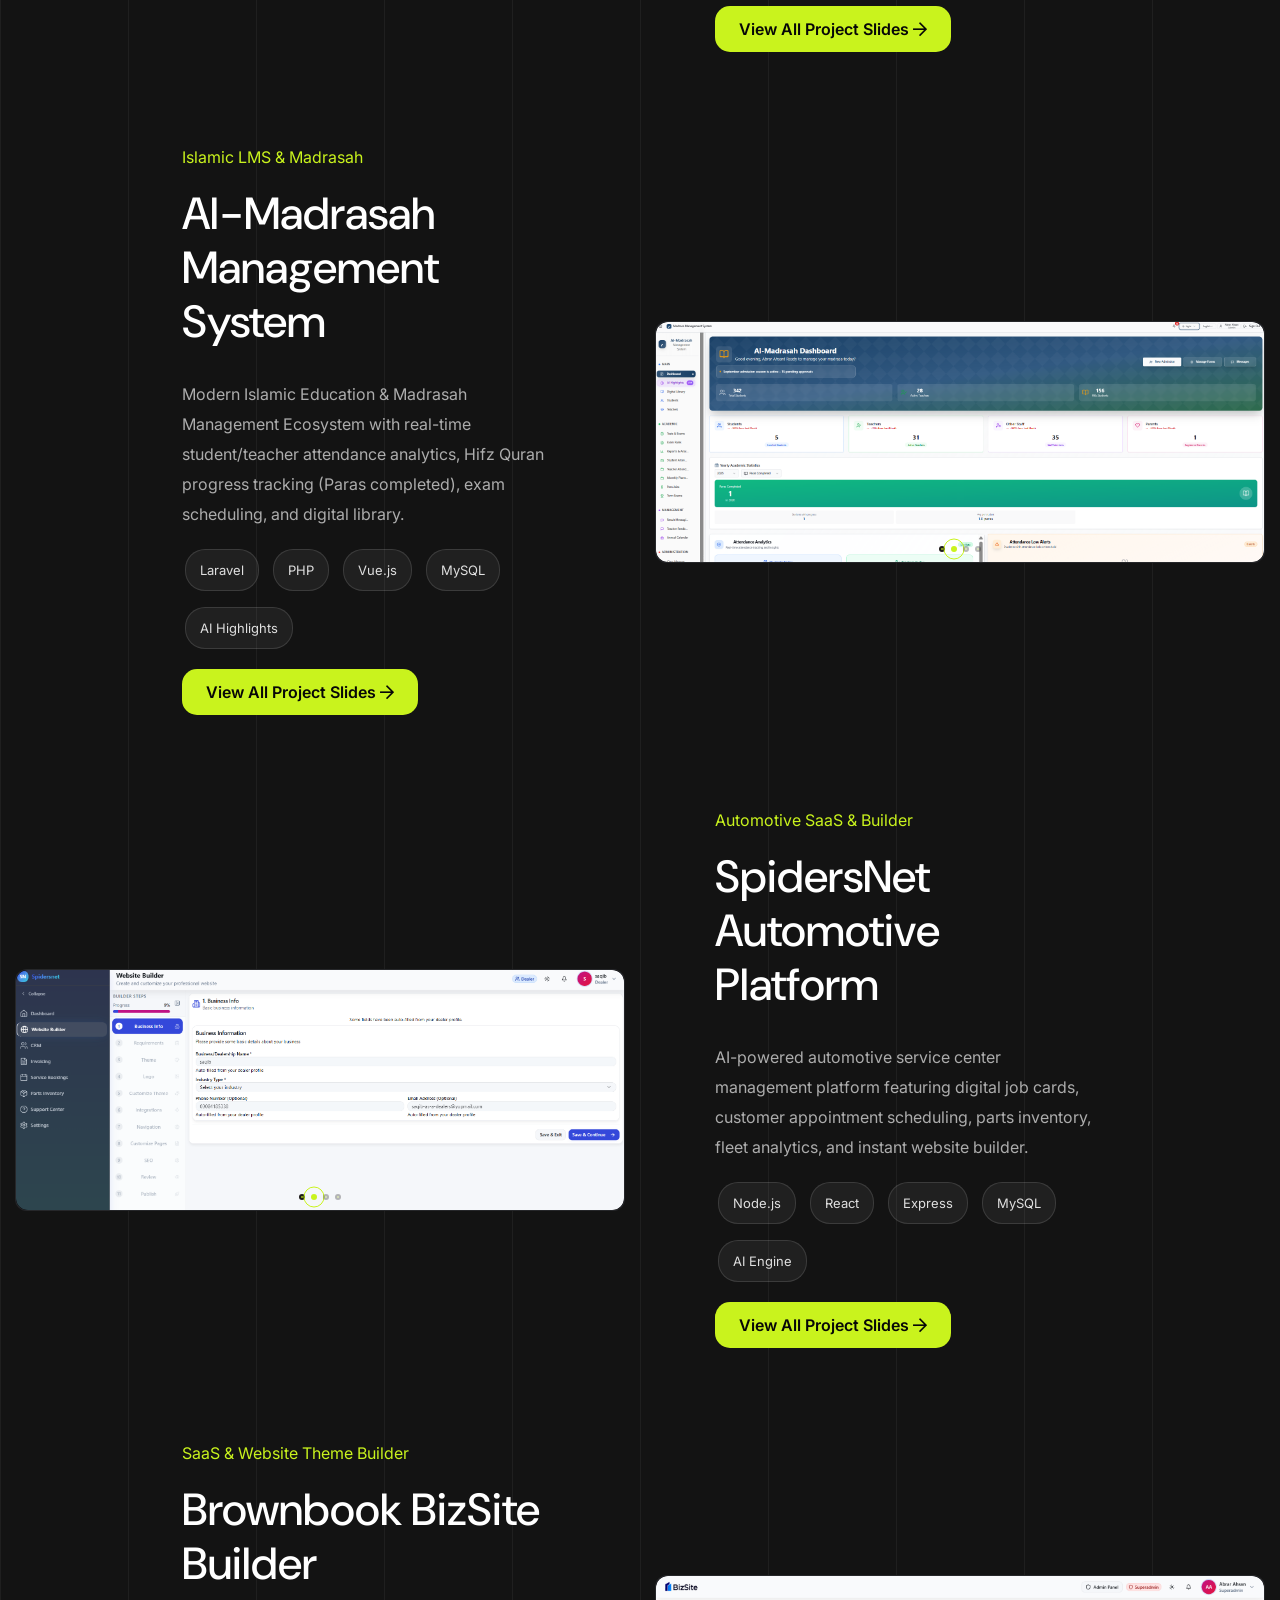
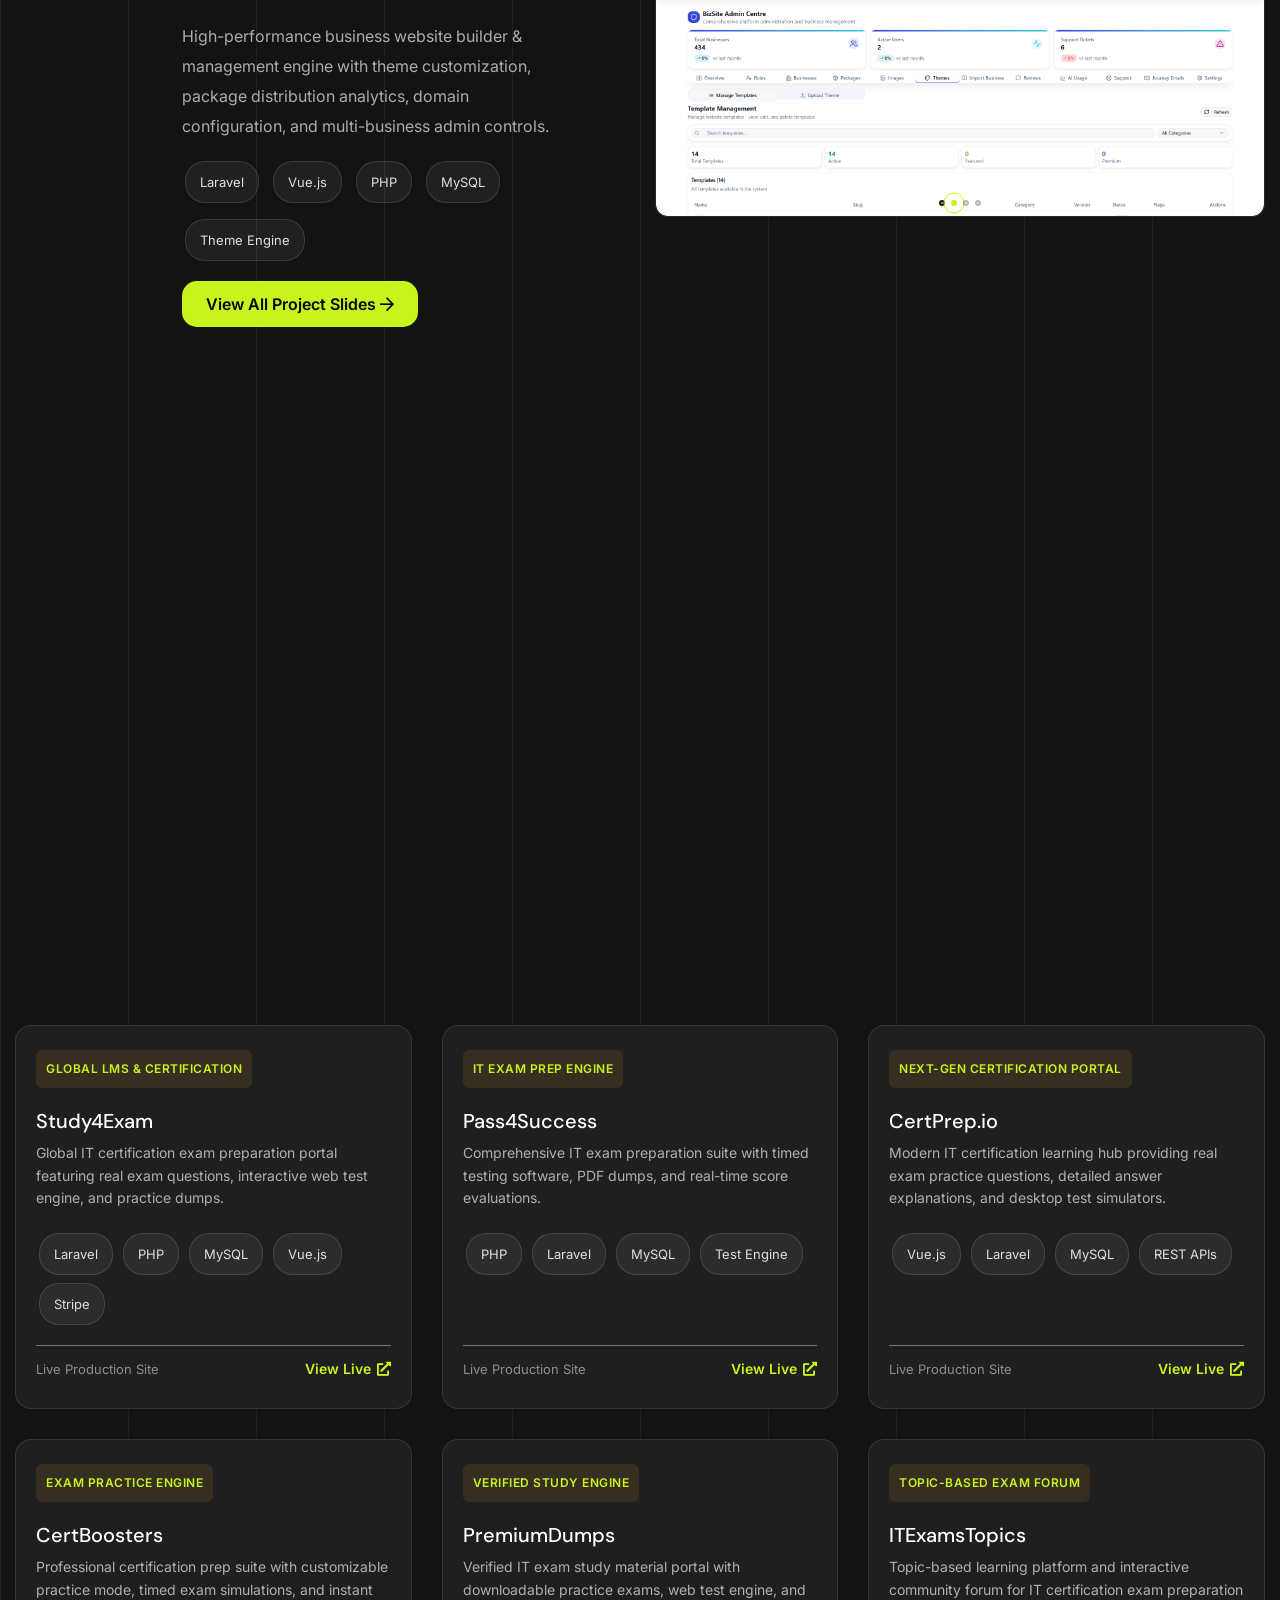
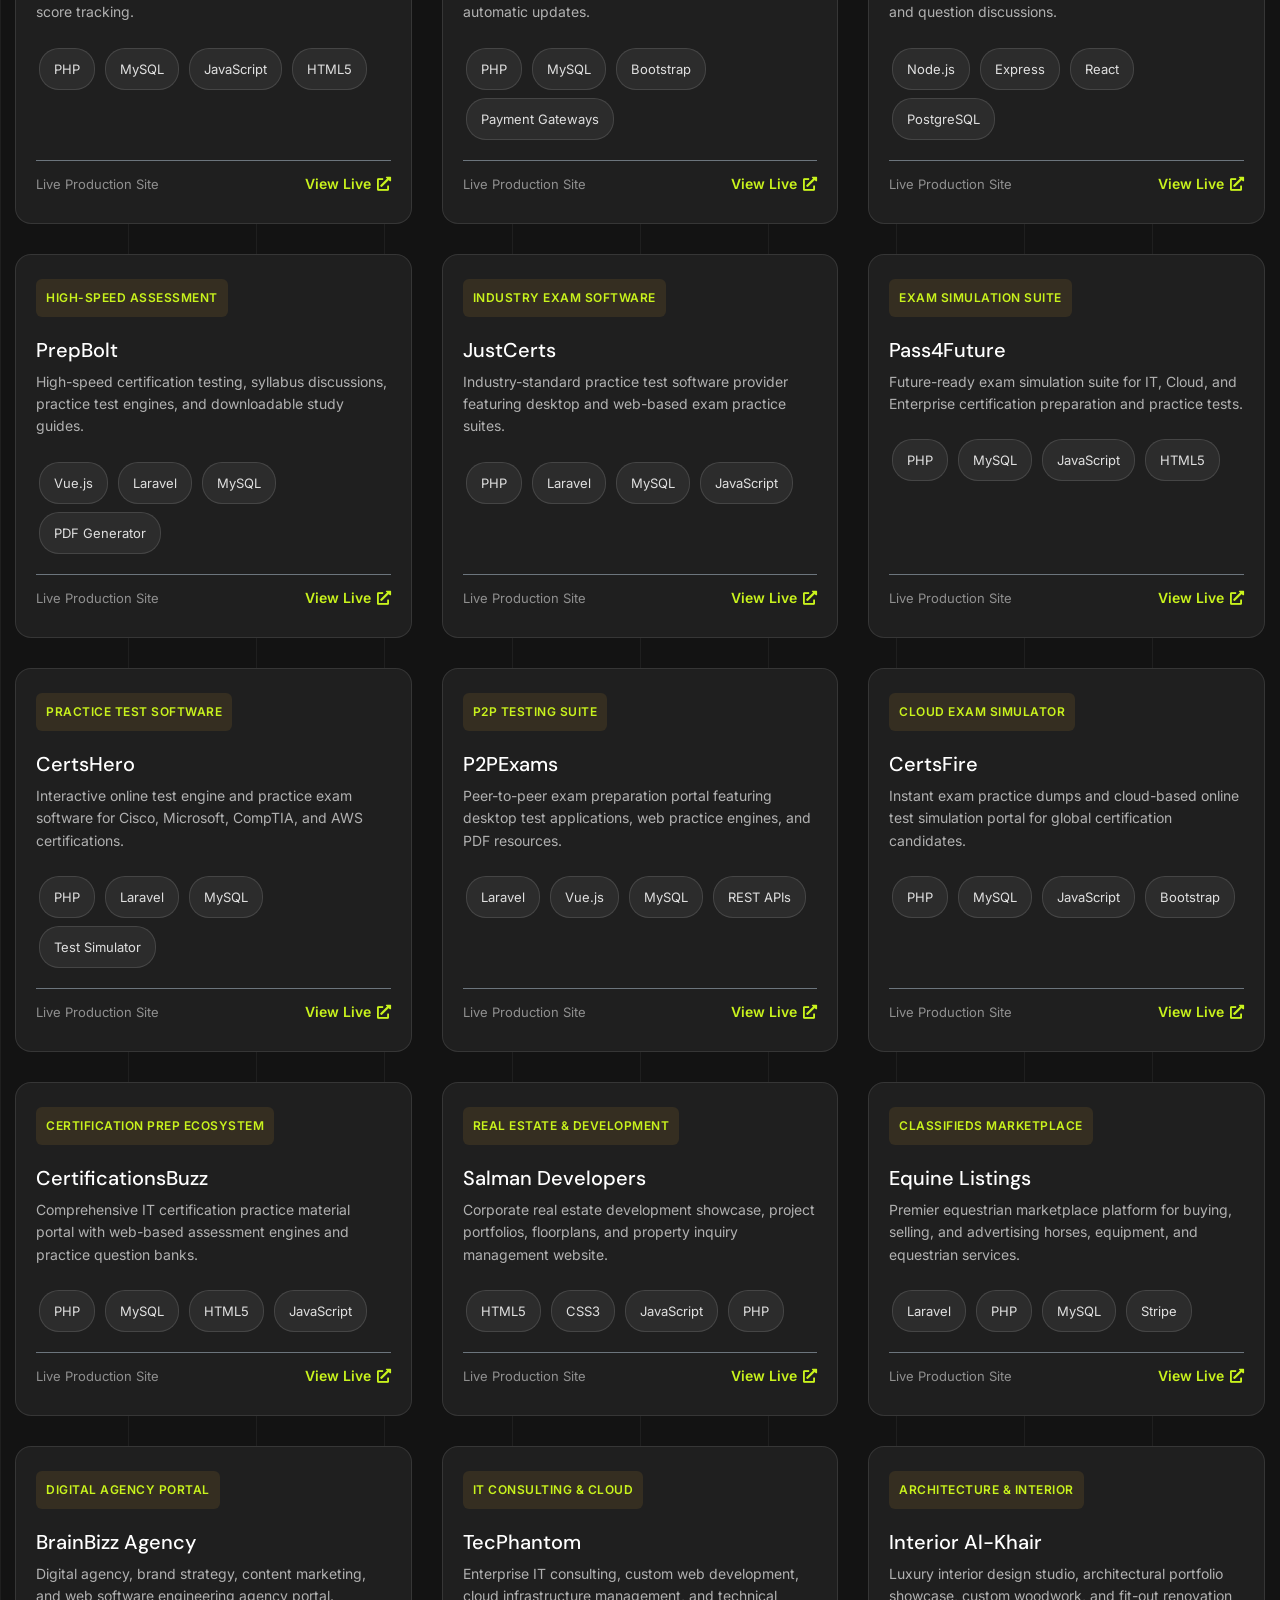
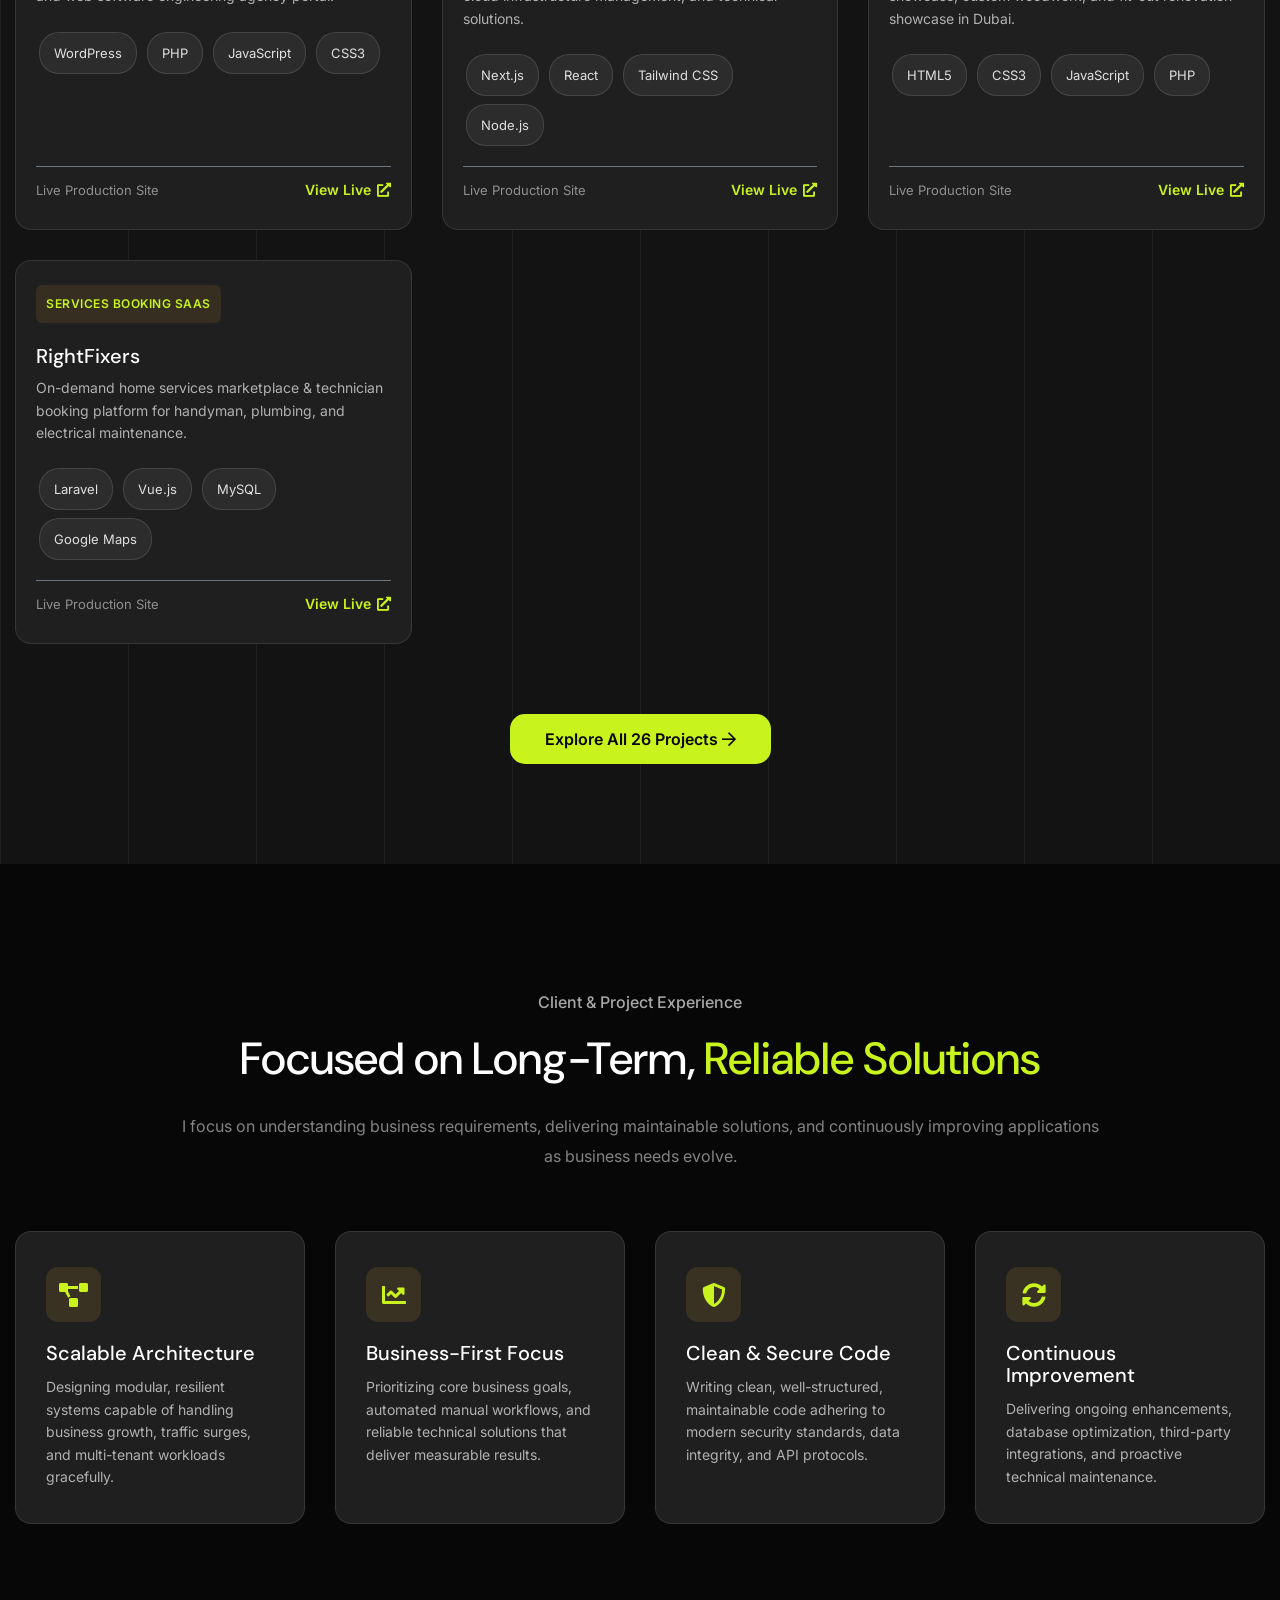
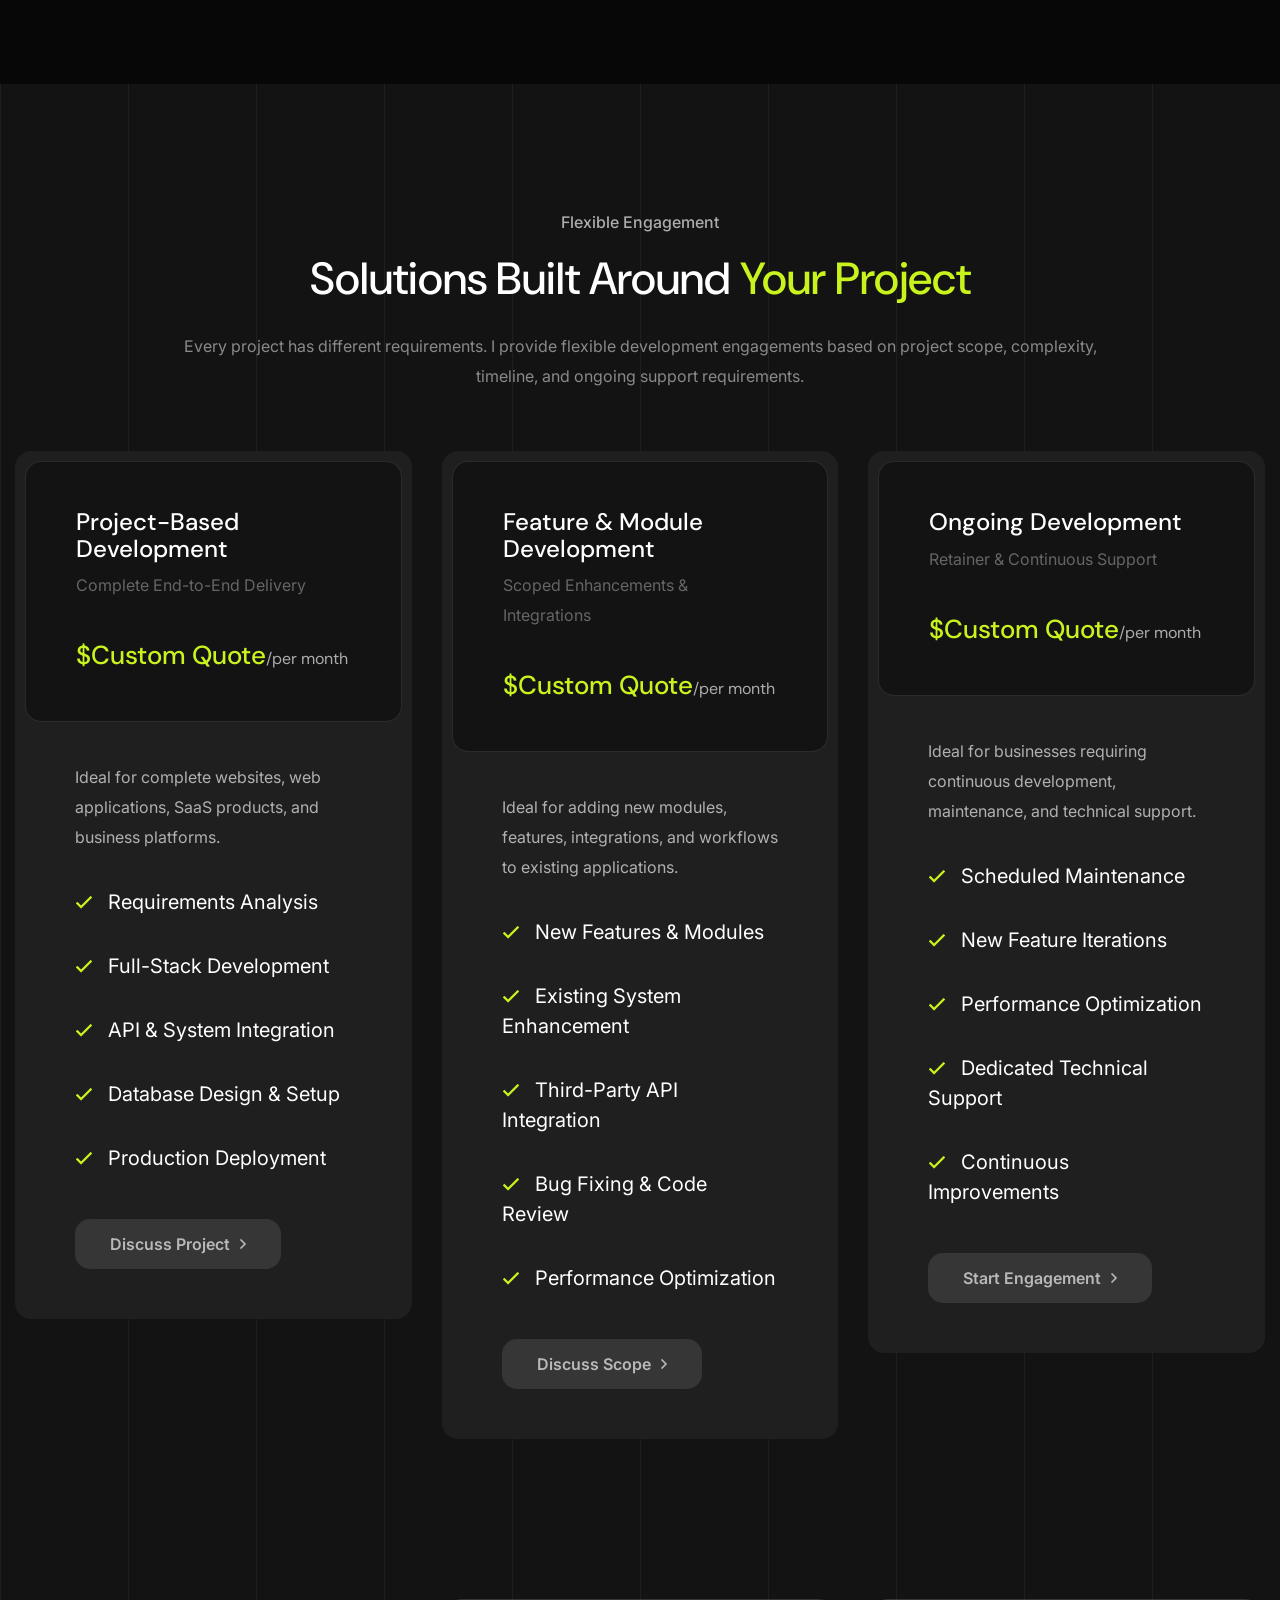
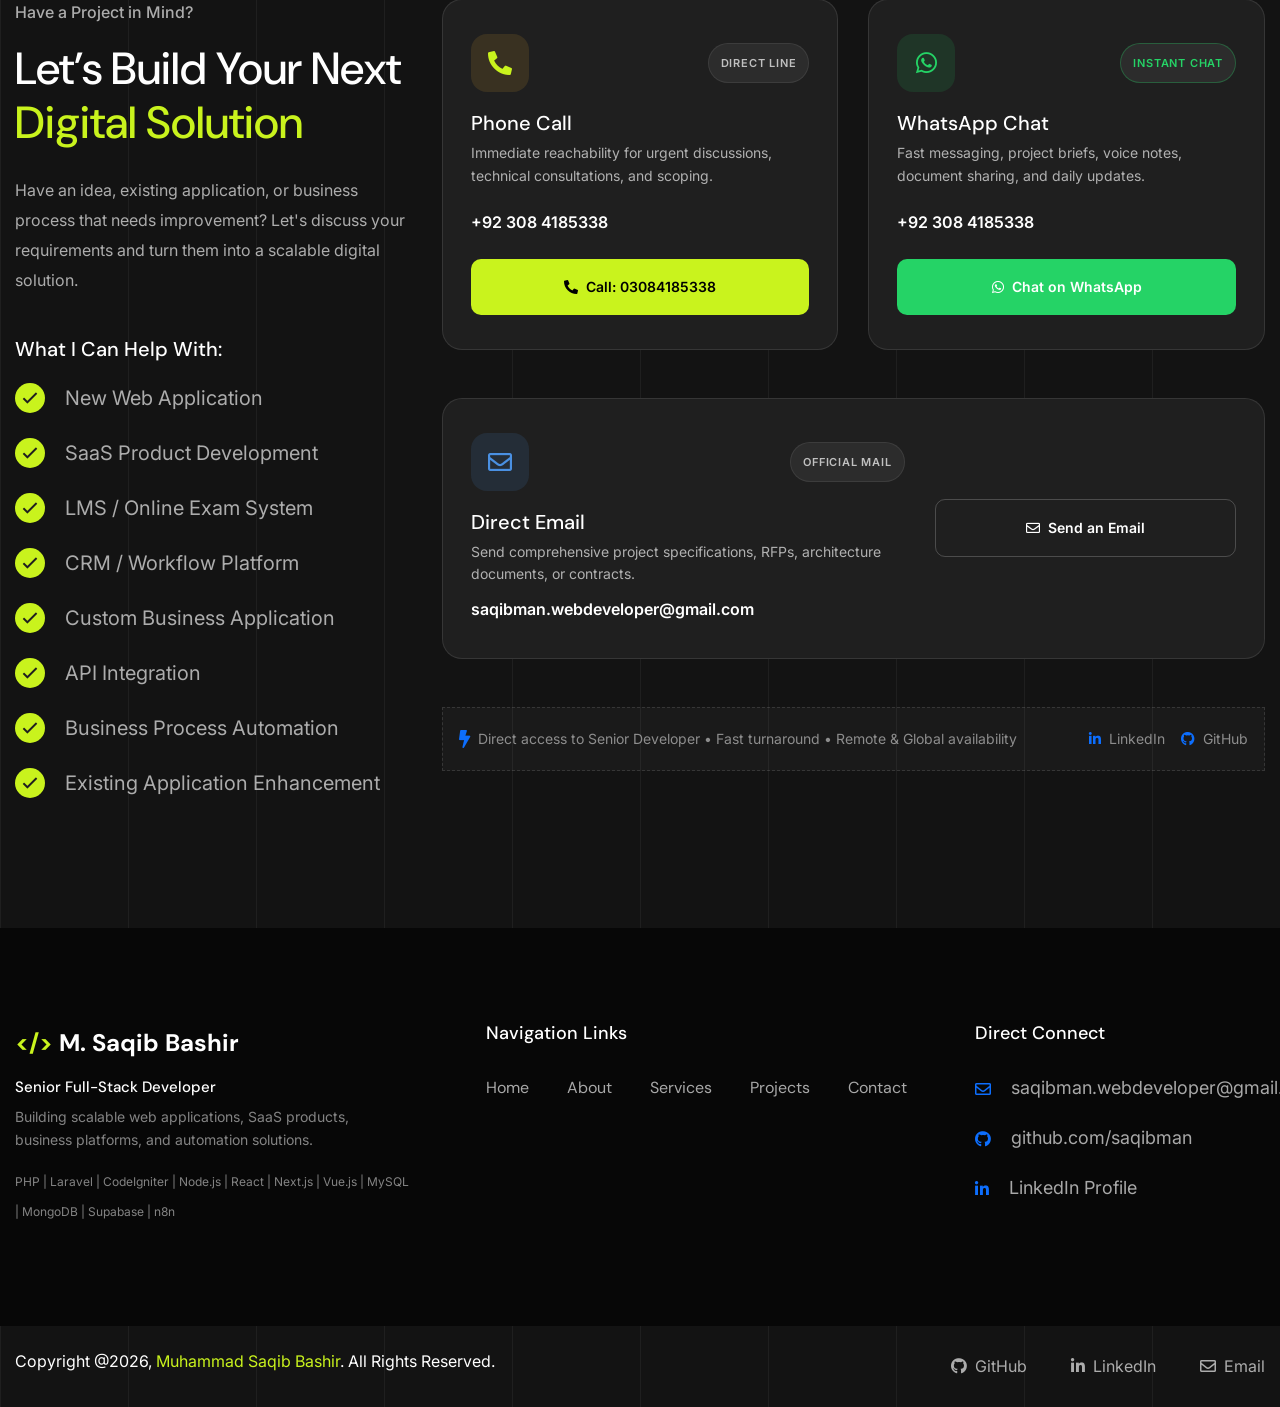
==== commit 19e8e8f7: "portfolio some fixed" ====
--- a/index.html
+++ b/index.html
@@ -92,13 +92,127 @@
             background: var(--lighter-color);
             border: 1px solid var(--border-color);
             border-radius: 16px;
-            padding: 28px 24px;
+            padding: 24px 20px;
             margin-bottom: 30px;
             transition: all 0.3s ease;
             height: calc(100% - 30px);
             display: flex;
             flex-direction: column;
             justify-content: space-between;
+        }
+
+        .project-card-media {
+            position: relative;
+            border-radius: 12px;
+            overflow: hidden;
+            margin-bottom: 18px;
+            background: #0d0e12;
+            border: 1px solid rgba(255, 255, 255, 0.1);
+        }
+
+        .project-single-thumb a {
+            display: block;
+            overflow: hidden;
+            border-radius: 12px;
+        }
+
+        .project-single-thumb img {
+            width: 100%;
+            height: 220px;
+            object-fit: cover;
+            object-position: top center;
+            border-radius: 12px;
+            display: block;
+            transition: transform 0.4s ease;
+        }
+
+        .project-single-thumb:hover img {
+            transform: scale(1.04);
+        }
+
+        .project-slider .slick-slide img {
+            width: 100%;
+            height: 240px;
+            object-fit: cover;
+            object-position: top center;
+            border-radius: 12px;
+            display: block;
+        }
+
+        .project-slider .slick-arrow {
+            position: absolute;
+            top: 50%;
+            transform: translateY(-50%);
+            z-index: 10;
+            width: 34px;
+            height: 34px;
+            background: rgba(15, 16, 21, 0.85);
+            backdrop-filter: blur(4px);
+            border: 1px solid rgba(255, 255, 255, 0.25);
+            color: #ffffff;
+            border-radius: 50%;
+            display: flex !important;
+            align-items: center;
+            justify-content: center;
+            cursor: pointer;
+            opacity: 0;
+            transition: all 0.3s ease;
+        }
+
+        .project-card-media:hover .project-slider .slick-arrow,
+        .featured-project-media:hover .project-slider .slick-arrow {
+            opacity: 1;
+        }
+
+        .project-slider .slick-prev {
+            left: 10px;
+        }
+
+        .project-slider .slick-next {
+            right: 10px;
+        }
+
+        .project-slider .slick-arrow:hover {
+            background: var(--primary-color);
+            color: #000000;
+            border-color: var(--primary-color);
+        }
+
+        .project-slider .slick-dots {
+            position: absolute;
+            bottom: 10px;
+            left: 0;
+            right: 0;
+            display: flex !important;
+            justify-content: center;
+            gap: 6px;
+            list-style: none;
+            margin: 0;
+            padding: 0;
+            z-index: 10;
+        }
+
+        .project-slider .slick-dots li {
+            margin: 0;
+            padding: 0;
+        }
+
+        .project-slider .slick-dots li button {
+            font-size: 0;
+            width: 8px;
+            height: 8px;
+            border-radius: 50%;
+            background: rgba(255, 255, 255, 0.45);
+            border: none;
+            padding: 0;
+            cursor: pointer;
+            transition: all 0.3s ease;
+        }
+
+        .project-slider .slick-dots li.slick-active button {
+            background: var(--primary-color);
+            width: 22px;
+            border-radius: 10px;
         }
 
         .project-card-grid:hover {
@@ -869,517 +983,535 @@
                     <div class="col-xl-9 col-lg-11">
                         <div class="section-title text-center mb-60 wow fadeInUp delay-0-2s">
                             <span class="sub-title mb-15">Selected Portfolio</span>
-                            <h2>Explore My <span>Projects</span></h2>
-                            <p class="text-white-50 mt-15" style="font-size: 16px;">17 live production applications, LMS
-                                examination platforms, SaaS portals, and workflow management systems engineered with
-                                clean full-stack architectures.</p>
-                        </div>
-                    </div>
-                </div>
-
-                <!-- Featured Highlight Projects -->
+                            <h2>Explore Featured <span>Applications &amp; SaaS Systems</span></h2>
+                            <p class="text-white-50 mt-15" style="font-size: 16px;">32+ live production applications, multi-tenant SaaS platforms, interactive LMS examination systems, and custom theme builders engineered with clean full-stack architectures.</p>
+                        </div>
+                    </div>
+                </div>
+
+                <!-- Featured Highlight Projects with Multi-Image Sliders -->
                 <div class="featured-projects mb-60">
-                    <!-- Project 1: Study4Skills -->
+                    <!-- Featured Project 1: NextVisionScholar (5 Screenshots Slider) -->
                     <div class="row align-items-center pb-45">
                         <div class="col-lg-6">
-                            <div class="project-image wow fadeInLeft delay-0-2s"
-                                style="border-radius: 16px; overflow: hidden; border: 1px solid var(--border-color); background: #131315;">
-                                <a href="https://www.study4skills.com/" target="_blank" rel="noopener noreferrer">
-                                    <img src="assets/images/projects/project1.jpg" alt="Study4Skills"
-                                        style="width: 100%; height: auto; object-fit: cover;">
-                                </a>
+                            <div class="project-card-media wow fadeInLeft delay-0-2s">
+                                <div class="project-slider">
+                                    <div><img src="assets/images/projects/NextVisionScholar.png" alt="NextVisionScholar Portal Login"></div>
+                                    <div><img src="assets/images/projects/NextVisionScholar-1.png" alt="NextVisionScholar Admin Dashboard"></div>
+                                    <div><img src="assets/images/projects/NextVisionScholar-2.png" alt="NextVisionScholar Fee Ledger & Rosters"></div>
+                                    <div><img src="assets/images/projects/NextVisionScholar-3.png" alt="NextVisionScholar Attendance Analytics"></div>
+                                    <div><img src="assets/images/projects/NextVisionScholar-4.png" alt="NextVisionScholar Multi-Tenant Overview"></div>
+                                </div>
                             </div>
                         </div>
                         <div class="col-xl-5 col-lg-6">
                             <div class="project-content wow fadeInRight delay-0-2s">
-                                <span class="sub-title" style="color: var(--primary-color);">LMS &amp; Online
-                                    Examination</span>
-                                <h2><a href="https://www.study4skills.com/" target="_blank"
-                                        rel="noopener noreferrer">Study4Skills</a></h2>
-                                <p>Comprehensive online examination &amp; skill assessment ecosystem with timed testing,
-                                    anti-cheat question banks, and student performance analytics.</p>
-                                <div class="d-flex flex-wrap gap-2 mt-3">
-                                    <a href="https://www.study4skills.com/" target="_blank" rel="noopener noreferrer"
-                                        class="theme-btn style-two py-2 px-4">Visit Platform <i
-                                            class="fas fa-external-link-alt ms-1"></i></a>
-                                    <a href="projects.html" class="theme-btn py-2 px-4">View in Projects <i
-                                            class="far fa-arrow-right ms-1"></i></a>
-                                </div>
-                            </div>
-                        </div>
-                    </div>
-
-                    <!-- Project 2: Cloud Lead Engine CRM -->
+                                <span class="sub-title" style="color: var(--primary-color);">Academy &amp; School SaaS</span>
+                                <h2><a href="projects.html">NextVisionScholar Portal</a></h2>
+                                <p>Comprehensive Online Academy &amp; School Management SaaS Portal featuring student/teacher attendance tracking, fee ledgers, class rosters, report cards, and multi-tenant admin dashboards.</p>
+                                <div class="d-flex flex-wrap gap-2 mt-3 mb-3">
+                                    <span class="tech-pill">Laravel</span> <span class="tech-pill">PHP</span> <span class="tech-pill">Vue.js</span> <span class="tech-pill">MySQL</span> <span class="tech-pill">Redis</span>
+                                </div>
+                                <div class="d-flex flex-wrap gap-2">
+                                    <a href="projects.html" class="theme-btn py-2 px-4">View All Project Slides <i class="far fa-arrow-right ms-1"></i></a>
+                                </div>
+                            </div>
+                        </div>
+                    </div>
+
+                    <!-- Featured Project 2: Al-Madrasah Management System (4 Screenshots Slider) -->
                     <div class="row align-items-center pb-45">
                         <div class="col-lg-6 order-lg-2">
-                            <div class="project-image wow fadeInLeft delay-0-2s"
-                                style="border-radius: 16px; overflow: hidden; border: 1px solid var(--border-color); background: #131315;">
-                                <a href="https://cloudleadengine.com/login" target="_blank" rel="noopener noreferrer">
-                                    <img src="assets/images/projects/project2.jpg" alt="Cloud Lead Engine CRM"
-                                        style="width: 100%; height: auto; object-fit: cover;">
-                                </a>
+                            <div class="project-card-media wow fadeInLeft delay-0-2s">
+                                <div class="project-slider">
+                                    <div><img src="assets/images/projects/madrasa-1.png" alt="Al-Madrasah Dashboard"></div>
+                                    <div><img src="assets/images/projects/madrasa-2.png" alt="Al-Madrasah Hifz Tracker"></div>
+                                    <div><img src="assets/images/projects/madrasa-3.png" alt="Al-Madrasah Attendance Analytics"></div>
+                                    <div><img src="assets/images/projects/madrasa-4.png" alt="Al-Madrasah AI Highlights & Exams"></div>
+                                </div>
                             </div>
                         </div>
                         <div class="col-xl-5 col-lg-6 ms-auto">
                             <div class="project-content wow fadeInRight delay-0-2s">
-                                <span class="sub-title" style="color: var(--primary-color);">CRM &amp; Business
-                                    Automation</span>
-                                <h2><a href="https://cloudleadengine.com/login" target="_blank"
-                                        rel="noopener noreferrer">Cloud Lead Engine CRM</a></h2>
-                                <p>High-velocity lead acquisition, CRM pipeline management, automated follow-up
-                                    workflows, and conversion analytics platform.</p>
-                                <div class="d-flex flex-wrap gap-2 mt-3">
-                                    <a href="https://cloudleadengine.com/login" target="_blank"
-                                        rel="noopener noreferrer" class="theme-btn style-two py-2 px-4">Visit Platform
-                                        <i class="fas fa-external-link-alt ms-1"></i></a>
-                                    <a href="projects.html" class="theme-btn py-2 px-4">View in Projects <i
-                                            class="far fa-arrow-right ms-1"></i></a>
-                                </div>
-                            </div>
-                        </div>
-                    </div>
-
-                    <!-- Project 3: Direct Dispatcher -->
-                    <div class="row align-items-center pb-25">
+                                <span class="sub-title" style="color: var(--primary-color);">Islamic LMS &amp; Madrasah</span>
+                                <h2><a href="projects.html">Al-Madrasah Management System</a></h2>
+                                <p>Modern Islamic Education &amp; Madrasah Management Ecosystem with real-time student/teacher attendance analytics, Hifz Quran progress tracking (Paras completed), exam scheduling, and digital library.</p>
+                                <div class="d-flex flex-wrap gap-2 mt-3 mb-3">
+                                    <span class="tech-pill">Laravel</span> <span class="tech-pill">PHP</span> <span class="tech-pill">Vue.js</span> <span class="tech-pill">MySQL</span> <span class="tech-pill">AI Highlights</span>
+                                </div>
+                                <div class="d-flex flex-wrap gap-2">
+                                    <a href="projects.html" class="theme-btn py-2 px-4">View All Project Slides <i class="far fa-arrow-right ms-1"></i></a>
+                                </div>
+                            </div>
+                        </div>
+                    </div>
+
+                    <!-- Featured Project 3: SpidersNet Automotive SaaS (4 Screenshots Slider) -->
+                    <div class="row align-items-center pb-45">
                         <div class="col-lg-6">
-                            <div class="project-image wow fadeInLeft delay-0-2s"
-                                style="border-radius: 16px; overflow: hidden; border: 1px solid var(--border-color); background: #131315;">
-                                <a href="https://directdispatcher.com/" target="_blank" rel="noopener noreferrer">
-                                    <img src="assets/images/projects/project3.jpg" alt="Direct Dispatcher"
-                                        style="width: 100%; height: auto; object-fit: cover;">
-                                </a>
+                            <div class="project-card-media wow fadeInLeft delay-0-2s">
+                                <div class="project-slider">
+                                    <div><img src="assets/images/projects/spidersnet.png" alt="SpidersNet Service Center"></div>
+                                    <div><img src="assets/images/projects/spidersnet-1.png" alt="SpidersNet Digital Job Cards"></div>
+                                    <div><img src="assets/images/projects/spidersnet-2.png" alt="SpidersNet Parts Inventory"></div>
+                                    <div><img src="assets/images/projects/spidersnet-3.png" alt="SpidersNet AI Website Builder"></div>
+                                </div>
                             </div>
                         </div>
                         <div class="col-xl-5 col-lg-6">
                             <div class="project-content wow fadeInRight delay-0-2s">
-                                <span class="sub-title" style="color: var(--primary-color);">Logistics &amp; Dispatcher
-                                    SaaS</span>
-                                <h2><a href="https://directdispatcher.com/" target="_blank"
-                                        rel="noopener noreferrer">Direct Dispatcher</a></h2>
-                                <p>Freight logistics coordination platform with real-time route scheduling, driver
-                                    management, and automated dispatch workflows.</p>
-                                <div class="d-flex flex-wrap gap-2 mt-3">
-                                    <a href="https://directdispatcher.com/" target="_blank" rel="noopener noreferrer"
-                                        class="theme-btn style-two py-2 px-4">Visit Platform <i
-                                            class="fas fa-external-link-alt ms-1"></i></a>
-                                    <a href="projects.html" class="theme-btn py-2 px-4">View in Projects <i
-                                            class="far fa-arrow-right ms-1"></i></a>
-                                </div>
-                            </div>
-                        </div>
-                    </div>
-                </div>
-
-                <!-- Complete 17 Portfolio Links Grid -->
+                                <span class="sub-title" style="color: var(--primary-color);">Automotive SaaS &amp; Builder</span>
+                                <h2><a href="projects.html">SpidersNet Automotive Platform</a></h2>
+                                <p>AI-powered automotive service center management platform featuring digital job cards, customer appointment scheduling, parts inventory, fleet analytics, and instant website builder.</p>
+                                <div class="d-flex flex-wrap gap-2 mt-3 mb-3">
+                                    <span class="tech-pill">Node.js</span> <span class="tech-pill">React</span> <span class="tech-pill">Express</span> <span class="tech-pill">MySQL</span> <span class="tech-pill">AI Engine</span>
+                                </div>
+                                <div class="d-flex flex-wrap gap-2">
+                                    <a href="projects.html" class="theme-btn py-2 px-4">View All Project Slides <i class="far fa-arrow-right ms-1"></i></a>
+                                </div>
+                            </div>
+                        </div>
+                    </div>
+
+                    <!-- Featured Project 4: Brownbook BizSite Builder (4 Screenshots Slider) -->
+                    <div class="row align-items-center pb-25">
+                        <div class="col-lg-6 order-lg-2">
+                            <div class="project-card-media wow fadeInLeft delay-0-2s">
+                                <div class="project-slider">
+                                    <div><img src="assets/images/projects/brownbook-theme-builders.png" alt="BizSite Admin Centre"></div>
+                                    <div><img src="assets/images/projects/brownbook-theme-builders-1.png" alt="BizSite Business Packages"></div>
+                                    <div><img src="assets/images/projects/brownbook-theme-builders-2.png" alt="BizSite Theme Manager"></div>
+                                    <div><img src="assets/images/projects/brownbook-theme-builder-3.png" alt="BizSite Domain Configuration"></div>
+                                </div>
+                            </div>
+                        </div>
+                        <div class="col-xl-5 col-lg-6 ms-auto">
+                            <div class="project-content wow fadeInRight delay-0-2s">
+                                <span class="sub-title" style="color: var(--primary-color);">SaaS &amp; Website Theme Builder</span>
+                                <h2><a href="projects.html">Brownbook BizSite Builder</a></h2>
+                                <p>High-performance business website builder &amp; management engine with theme customization, package distribution analytics, domain configuration, and multi-business admin controls.</p>
+                                <div class="d-flex flex-wrap gap-2 mt-3 mb-3">
+                                    <span class="tech-pill">Laravel</span> <span class="tech-pill">Vue.js</span> <span class="tech-pill">PHP</span> <span class="tech-pill">MySQL</span> <span class="tech-pill">Theme Engine</span>
+                                </div>
+                                <div class="d-flex flex-wrap gap-2">
+                                    <a href="projects.html" class="theme-btn py-2 px-4">View All Project Slides <i class="far fa-arrow-right ms-1"></i></a>
+                                </div>
+                            </div>
+                        </div>
+                    </div>
+                </div>
+
+                <!-- Complete 32+ Portfolio Links Directory -->
                 <div class="all-projects-header text-center mb-45 wow fadeInUp delay-0-2s">
                     <span class="sub-title mb-10"
                         style="color: var(--primary-color); font-weight: 600; text-transform: uppercase; letter-spacing: 1px;">Complete
                         Portfolio Directory</span>
-                    <h3>17 Selected Development Projects</h3>
-                    <p class="text-white-50 mt-10">Click on any project card below to visit the live production website
-                        or view the full case studies.</p>
+                    <h3>32+ Live Production &amp; Enterprise Projects</h3>
+                    <p class="text-white-50 mt-10">Explore all 32+ live web applications, LMS examination portals, SaaS platforms, and enterprise solutions built with full-stack perfection.</p>
                 </div>
 
                 <div class="row">
 
-                    <!-- 1. Study4Skills -->
+                    <!-- 1. SuiteReport AI -->
                     <div class="col-xl-4 col-md-6">
                         <div class="project-card-grid wow fadeInUp delay-0-2s">
                             <div>
-                                <span class="cat-badge">LMS & Online Examination</span>
-                                <h4 class="mt-2"><a href="https://www.study4skills.com/" target="_blank"
-                                        rel="noopener noreferrer">Study4Skills</a></h4>
-                                <p>Comprehensive online examination & skill assessment ecosystem with timed testing and
-                                    analytics.</p>
-                                <div class="mb-3">
-                                    <span class="tech-pill">Laravel</span> <span class="tech-pill">PHP</span> <span
-                                        class="tech-pill">Vue.js</span> <span class="tech-pill">MySQL</span> <span
-                                        class="tech-pill">Redis</span>
-                                </div>
-                            </div>
-                            <div
-                                class="pt-2 border-top border-secondary border-opacity-25 d-flex justify-content-between align-items-center">
-                                <span class="text-white-50" style="font-size: 13px;">Live Web App</span>
-                                <a href="https://www.study4skills.com/" target="_blank" rel="noopener noreferrer"
-                                    class="project-link-btn">View Live <i class="fas fa-external-link-alt"></i></a>
-                            </div>
-                        </div>
-                    </div>
-
-                    <!-- 2. Qubits Portal -->
+                                <span class="cat-badge">AI &amp; Financial Analytics</span>
+                                <h4 class="mt-2"><a href="https://suitereport.ai" target="_blank" rel="noopener noreferrer">SuiteReport AI</a></h4>
+                                <p>AI-driven NetSuite financial reporting, FP&amp;A automation, and real-time enterprise insights dashboard platform.</p>
+                                <div class="mb-3">
+                                    <span class="tech-pill">React</span> <span class="tech-pill">Node.js</span> <span class="tech-pill">AI Engine</span> <span class="tech-pill">NetSuite API</span>
+                                </div>
+                            </div>
+                            <div class="pt-2 border-top border-secondary border-opacity-25 d-flex justify-content-between align-items-center">
+                                <span class="text-white-50" style="font-size: 13px;">Live Production Site</span>
+                                <a href="https://suitereport.ai" target="_blank" rel="noopener noreferrer" class="project-link-btn">View Live <i class="fas fa-external-link-alt"></i></a>
+                            </div>
+                        </div>
+                    </div>
+
+                    <!-- 2. Hello Friday -->
                     <div class="col-xl-4 col-md-6">
                         <div class="project-card-grid wow fadeInUp delay-0-4s">
                             <div>
-                                <span class="cat-badge">LMS & Assessment Portal</span>
-                                <h4 class="mt-2"><a href="https://qubitsportal.com/portal/login" target="_blank"
-                                        rel="noopener noreferrer">Qubits Portal</a></h4>
-                                <p>Secure institutional examination and student assessment management platform with
-                                    role-based access control.</p>
-                                <div class="mb-3">
-                                    <span class="tech-pill">PHP</span> <span class="tech-pill">Laravel</span> <span
-                                        class="tech-pill">MySQL</span> <span class="tech-pill">Bootstrap</span>
-                                </div>
-                            </div>
-                            <div
-                                class="pt-2 border-top border-secondary border-opacity-25 d-flex justify-content-between align-items-center">
-                                <span class="text-white-50" style="font-size: 13px;">Live Web App</span>
-                                <a href="https://qubitsportal.com/portal/login" target="_blank"
-                                    rel="noopener noreferrer" class="project-link-btn">View Live <i
-                                        class="fas fa-external-link-alt"></i></a>
-                            </div>
-                        </div>
-                    </div>
-
-                    <!-- 3. OET Online Exam -->
+                                <span class="cat-badge">HR &amp; Employee Experience</span>
+                                <h4 class="mt-2"><a href="https://www.hellofriday.io" target="_blank" rel="noopener noreferrer">Hello Friday</a></h4>
+                                <p>All-in-one HR platform, employee engagement, workplace culture, and social intranet SaaS.</p>
+                                <div class="mb-3">
+                                    <span class="tech-pill">React</span> <span class="tech-pill">Node.js</span> <span class="tech-pill">MongoDB</span> <span class="tech-pill">SaaS</span>
+                                </div>
+                            </div>
+                            <div class="pt-2 border-top border-secondary border-opacity-25 d-flex justify-content-between align-items-center">
+                                <span class="text-white-50" style="font-size: 13px;">Live Production Site</span>
+                                <a href="https://www.hellofriday.io" target="_blank" rel="noopener noreferrer" class="project-link-btn">View Live <i class="fas fa-external-link-alt"></i></a>
+                            </div>
+                        </div>
+                    </div>
+
+                    <!-- 3. B1 Reports -->
                     <div class="col-xl-4 col-md-6">
                         <div class="project-card-grid wow fadeInUp delay-0-6s">
                             <div>
-                                <span class="cat-badge">Medical Exam System</span>
-                                <h4 class="mt-2"><a href="https://online.oetpro.com/" target="_blank"
-                                        rel="noopener noreferrer">OET Online Exam</a></h4>
-                                <p>Specialized Occupational English Test mock testing with timed sub-tests, audio
-                                    integration, and automated scoring.</p>
-                                <div class="mb-3">
-                                    <span class="tech-pill">Laravel</span> <span class="tech-pill">JavaScript</span>
-                                    <span class="tech-pill">Audio API</span> <span class="tech-pill">MySQL</span>
-                                </div>
-                            </div>
-                            <div
-                                class="pt-2 border-top border-secondary border-opacity-25 d-flex justify-content-between align-items-center">
-                                <span class="text-white-50" style="font-size: 13px;">Live Web App</span>
-                                <a href="https://online.oetpro.com/" target="_blank" rel="noopener noreferrer"
-                                    class="project-link-btn">View Live <i class="fas fa-external-link-alt"></i></a>
-                            </div>
-                        </div>
-                    </div>
-
-                    <!-- 4. A1/B1 Exam Preparation -->
+                                <span class="cat-badge">SAP Business One SaaS</span>
+                                <h4 class="mt-2"><a href="https://b1reports.com" target="_blank" rel="noopener noreferrer">B1 Reports</a></h4>
+                                <p>SAP Business One financial reporting, automated operational dashboards, and business intelligence platform powered by AI.</p>
+                                <div class="mb-3">
+                                    <span class="tech-pill">Node.js</span> <span class="tech-pill">React</span> <span class="tech-pill">SAP B1 API</span> <span class="tech-pill">SQL Server</span>
+                                </div>
+                            </div>
+                            <div class="pt-2 border-top border-secondary border-opacity-25 d-flex justify-content-between align-items-center">
+                                <span class="text-white-50" style="font-size: 13px;">Live Production Site</span>
+                                <a href="https://b1reports.com" target="_blank" rel="noopener noreferrer" class="project-link-btn">View Live <i class="fas fa-external-link-alt"></i></a>
+                            </div>
+                        </div>
+                    </div>
+
+                    <!-- 4. Study4Exam -->
                     <div class="col-xl-4 col-md-6">
                         <div class="project-card-grid wow fadeInUp delay-0-2s">
                             <div>
-                                <span class="cat-badge">Language Test Engine</span>
-                                <h4 class="mt-2"><a href="https://a1b1.study4skills.com/" target="_blank"
-                                        rel="noopener noreferrer">A1/B1 Exam Preparation</a></h4>
-                                <p>Practice exam environment simulating official CEFR A1 & B1 level certification tests
-                                    with structured modules.</p>
-                                <div class="mb-3">
-                                    <span class="tech-pill">PHP</span> <span class="tech-pill">Laravel</span> <span
-                                        class="tech-pill">Vue.js</span> <span class="tech-pill">REST APIs</span>
-                                </div>
-                            </div>
-                            <div
-                                class="pt-2 border-top border-secondary border-opacity-25 d-flex justify-content-between align-items-center">
-                                <span class="text-white-50" style="font-size: 13px;">Live Web App</span>
-                                <a href="https://a1b1.study4skills.com/" target="_blank" rel="noopener noreferrer"
-                                    class="project-link-btn">View Live <i class="fas fa-external-link-alt"></i></a>
-                            </div>
-                        </div>
-                    </div>
-
-                    <!-- 5. Pearson PTE Practice -->
+                                <span class="cat-badge">Global LMS &amp; Certification</span>
+                                <h4 class="mt-2"><a href="https://study4exam.com" target="_blank" rel="noopener noreferrer">Study4Exam</a></h4>
+                                <p>Global IT certification exam preparation portal featuring real exam questions, interactive web test engine, and practice dumps.</p>
+                                <div class="mb-3">
+                                    <span class="tech-pill">Laravel</span> <span class="tech-pill">PHP</span> <span class="tech-pill">MySQL</span> <span class="tech-pill">Vue.js</span> <span class="tech-pill">Stripe</span>
+                                </div>
+                            </div>
+                            <div class="pt-2 border-top border-secondary border-opacity-25 d-flex justify-content-between align-items-center">
+                                <span class="text-white-50" style="font-size: 13px;">Live Production Site</span>
+                                <a href="https://study4exam.com" target="_blank" rel="noopener noreferrer" class="project-link-btn">View Live <i class="fas fa-external-link-alt"></i></a>
+                            </div>
+                        </div>
+                    </div>
+
+                    <!-- 5. Pass4Success -->
                     <div class="col-xl-4 col-md-6">
                         <div class="project-card-grid wow fadeInUp delay-0-4s">
                             <div>
-                                <span class="cat-badge">Computer-Based Testing</span>
-                                <h4 class="mt-2"><a href="https://pearsonpte.study4skills.com/" target="_blank"
-                                        rel="noopener noreferrer">Pearson PTE Practice</a></h4>
-                                <p>Real-time PTE academic test preparation engine with automated score simulation and
-                                    section timers.</p>
-                                <div class="mb-3">
-                                    <span class="tech-pill">Laravel</span> <span class="tech-pill">React</span> <span
-                                        class="tech-pill">MySQL</span> <span class="tech-pill">WebSockets</span>
-                                </div>
-                            </div>
-                            <div
-                                class="pt-2 border-top border-secondary border-opacity-25 d-flex justify-content-between align-items-center">
-                                <span class="text-white-50" style="font-size: 13px;">Live Web App</span>
-                                <a href="https://pearsonpte.study4skills.com/" target="_blank" rel="noopener noreferrer"
-                                    class="project-link-btn">View Live <i class="fas fa-external-link-alt"></i></a>
-                            </div>
-                        </div>
-                    </div>
-
-                    <!-- 6. OET Reading Practice -->
+                                <span class="cat-badge">IT Exam Prep Engine</span>
+                                <h4 class="mt-2"><a href="https://www.pass4success.com" target="_blank" rel="noopener noreferrer">Pass4Success</a></h4>
+                                <p>Comprehensive IT exam preparation suite with timed testing software, PDF dumps, and real-time score evaluations.</p>
+                                <div class="mb-3">
+                                    <span class="tech-pill">PHP</span> <span class="tech-pill">Laravel</span> <span class="tech-pill">MySQL</span> <span class="tech-pill">Test Engine</span>
+                                </div>
+                            </div>
+                            <div class="pt-2 border-top border-secondary border-opacity-25 d-flex justify-content-between align-items-center">
+                                <span class="text-white-50" style="font-size: 13px;">Live Production Site</span>
+                                <a href="https://www.pass4success.com" target="_blank" rel="noopener noreferrer" class="project-link-btn">View Live <i class="fas fa-external-link-alt"></i></a>
+                            </div>
+                        </div>
+                    </div>
+
+                    <!-- 6. CertPrep.io -->
                     <div class="col-xl-4 col-md-6">
                         <div class="project-card-grid wow fadeInUp delay-0-6s">
                             <div>
-                                <span class="cat-badge">Interactive Reading Test</span>
-                                <h4 class="mt-2"><a href="https://reading.study4skills.com/" target="_blank"
-                                        rel="noopener noreferrer">OET Reading Practice</a></h4>
-                                <p>Interactive time-limited reading assessment interface with question bank management
-                                    and autosave.</p>
-                                <div class="mb-3">
-                                    <span class="tech-pill">PHP</span> <span class="tech-pill">Laravel</span> <span
-                                        class="tech-pill">JavaScript</span> <span class="tech-pill">MySQL</span>
-                                </div>
-                            </div>
-                            <div
-                                class="pt-2 border-top border-secondary border-opacity-25 d-flex justify-content-between align-items-center">
-                                <span class="text-white-50" style="font-size: 13px;">Live Web App</span>
-                                <a href="https://reading.study4skills.com/" target="_blank" rel="noopener noreferrer"
-                                    class="project-link-btn">View Live <i class="fas fa-external-link-alt"></i></a>
-                            </div>
-                        </div>
-                    </div>
-
-                    <!-- 7. Fast Track IELTS -->
+                                <span class="cat-badge">Next-Gen Certification Portal</span>
+                                <h4 class="mt-2"><a href="https://www.certprep.io" target="_blank" rel="noopener noreferrer">CertPrep.io</a></h4>
+                                <p>Modern IT certification learning hub providing real exam practice questions, detailed answer explanations, and desktop test simulators.</p>
+                                <div class="mb-3">
+                                    <span class="tech-pill">Vue.js</span> <span class="tech-pill">Laravel</span> <span class="tech-pill">MySQL</span> <span class="tech-pill">REST APIs</span>
+                                </div>
+                            </div>
+                            <div class="pt-2 border-top border-secondary border-opacity-25 d-flex justify-content-between align-items-center">
+                                <span class="text-white-50" style="font-size: 13px;">Live Production Site</span>
+                                <a href="https://www.certprep.io" target="_blank" rel="noopener noreferrer" class="project-link-btn">View Live <i class="fas fa-external-link-alt"></i></a>
+                            </div>
+                        </div>
+                    </div>
+
+                    <!-- 7. CertBoosters -->
                     <div class="col-xl-4 col-md-6">
                         <div class="project-card-grid wow fadeInUp delay-0-2s">
                             <div>
-                                <span class="cat-badge">IELTS Prep Engine</span>
-                                <h4 class="mt-2"><a href="https://fasttrackielts.study4skills.com/" target="_blank"
-                                        rel="noopener noreferrer">Fast Track IELTS</a></h4>
-                                <p>Dedicated test preparation interface for IELTS Academic and General training with
-                                    modular practice suites.</p>
-                                <div class="mb-3">
-                                    <span class="tech-pill">Laravel</span> <span class="tech-pill">Vue.js</span> <span
-                                        class="tech-pill">MySQL</span> <span class="tech-pill">CSS3</span>
-                                </div>
-                            </div>
-                            <div
-                                class="pt-2 border-top border-secondary border-opacity-25 d-flex justify-content-between align-items-center">
-                                <span class="text-white-50" style="font-size: 13px;">Live Web App</span>
-                                <a href="https://fasttrackielts.study4skills.com/" target="_blank"
-                                    rel="noopener noreferrer" class="project-link-btn">View Live <i
-                                        class="fas fa-external-link-alt"></i></a>
-                            </div>
-                        </div>
-                    </div>
-
-                    <!-- 8. LanguageCert Practice -->
+                                <span class="cat-badge">Exam Practice Engine</span>
+                                <h4 class="mt-2"><a href="https://www.certboosters.com" target="_blank" rel="noopener noreferrer">CertBoosters</a></h4>
+                                <p>Professional certification prep suite with customizable practice mode, timed exam simulations, and instant score tracking.</p>
+                                <div class="mb-3">
+                                    <span class="tech-pill">PHP</span> <span class="tech-pill">MySQL</span> <span class="tech-pill">JavaScript</span> <span class="tech-pill">HTML5</span>
+                                </div>
+                            </div>
+                            <div class="pt-2 border-top border-secondary border-opacity-25 d-flex justify-content-between align-items-center">
+                                <span class="text-white-50" style="font-size: 13px;">Live Production Site</span>
+                                <a href="https://www.certboosters.com" target="_blank" rel="noopener noreferrer" class="project-link-btn">View Live <i class="fas fa-external-link-alt"></i></a>
+                            </div>
+                        </div>
+                    </div>
+
+                    <!-- 8. PremiumDumps -->
                     <div class="col-xl-4 col-md-6">
                         <div class="project-card-grid wow fadeInUp delay-0-4s">
                             <div>
-                                <span class="cat-badge">Exam Simulator</span>
-                                <h4 class="mt-2"><a href="https://languagecert.study4skills.com/" target="_blank"
-                                        rel="noopener noreferrer">LanguageCert Practice</a></h4>
-                                <p>Interactive LanguageCert exam practice suite with modular question navigation and
-                                    audio listening.</p>
-                                <div class="mb-3">
-                                    <span class="tech-pill">PHP</span> <span class="tech-pill">Laravel</span> <span
-                                        class="tech-pill">MySQL</span> <span class="tech-pill">Audio Player</span>
-                                </div>
-                            </div>
-                            <div
-                                class="pt-2 border-top border-secondary border-opacity-25 d-flex justify-content-between align-items-center">
-                                <span class="text-white-50" style="font-size: 13px;">Live Web App</span>
-                                <a href="https://languagecert.study4skills.com/" target="_blank"
-                                    rel="noopener noreferrer" class="project-link-btn">View Live <i
-                                        class="fas fa-external-link-alt"></i></a>
-                            </div>
-                        </div>
-                    </div>
-
-                    <!-- 9. Cloud Lead Engine CRM -->
+                                <span class="cat-badge">Verified Study Engine</span>
+                                <h4 class="mt-2"><a href="https://www.premiumdumps.com" target="_blank" rel="noopener noreferrer">PremiumDumps</a></h4>
+                                <p>Verified IT exam study material portal with downloadable practice exams, web test engine, and automatic updates.</p>
+                                <div class="mb-3">
+                                    <span class="tech-pill">PHP</span> <span class="tech-pill">MySQL</span> <span class="tech-pill">Bootstrap</span> <span class="tech-pill">Payment Gateways</span>
+                                </div>
+                            </div>
+                            <div class="pt-2 border-top border-secondary border-opacity-25 d-flex justify-content-between align-items-center">
+                                <span class="text-white-50" style="font-size: 13px;">Live Production Site</span>
+                                <a href="https://www.premiumdumps.com" target="_blank" rel="noopener noreferrer" class="project-link-btn">View Live <i class="fas fa-external-link-alt"></i></a>
+                            </div>
+                        </div>
+                    </div>
+
+                    <!-- 9. ITExamsTopics -->
                     <div class="col-xl-4 col-md-6">
                         <div class="project-card-grid wow fadeInUp delay-0-6s">
                             <div>
-                                <span class="cat-badge">CRM & Lead Engine</span>
-                                <h4 class="mt-2"><a href="https://cloudleadengine.com/login" target="_blank"
-                                        rel="noopener noreferrer">Cloud Lead Engine CRM</a></h4>
-                                <p>High-velocity lead acquisition, CRM pipeline management, automated follow-up
-                                    workflows, and conversion analytics.</p>
-                                <div class="mb-3">
-                                    <span class="tech-pill">Laravel</span> <span class="tech-pill">Node.js</span> <span
-                                        class="tech-pill">MySQL</span> <span class="tech-pill">REST APIs</span>
-                                </div>
-                            </div>
-                            <div
-                                class="pt-2 border-top border-secondary border-opacity-25 d-flex justify-content-between align-items-center">
-                                <span class="text-white-50" style="font-size: 13px;">Live Web App</span>
-                                <a href="https://cloudleadengine.com/login" target="_blank" rel="noopener noreferrer"
-                                    class="project-link-btn">View Live <i class="fas fa-external-link-alt"></i></a>
-                            </div>
-                        </div>
-                    </div>
-
-                    <!-- 10. Direct Dispatcher -->
+                                <span class="cat-badge">Topic-Based Exam Forum</span>
+                                <h4 class="mt-2"><a href="https://www.itexamstopics.com" target="_blank" rel="noopener noreferrer">ITExamsTopics</a></h4>
+                                <p>Topic-based learning platform and interactive community forum for IT certification exam preparation and question discussions.</p>
+                                <div class="mb-3">
+                                    <span class="tech-pill">Node.js</span> <span class="tech-pill">Express</span> <span class="tech-pill">React</span> <span class="tech-pill">PostgreSQL</span>
+                                </div>
+                            </div>
+                            <div class="pt-2 border-top border-secondary border-opacity-25 d-flex justify-content-between align-items-center">
+                                <span class="text-white-50" style="font-size: 13px;">Live Production Site</span>
+                                <a href="https://www.itexamstopics.com" target="_blank" rel="noopener noreferrer" class="project-link-btn">View Live <i class="fas fa-external-link-alt"></i></a>
+                            </div>
+                        </div>
+                    </div>
+
+                    <!-- 10. PrepBolt -->
                     <div class="col-xl-4 col-md-6">
                         <div class="project-card-grid wow fadeInUp delay-0-2s">
                             <div>
-                                <span class="cat-badge">Logistics & Dispatcher SaaS</span>
-                                <h4 class="mt-2"><a href="https://directdispatcher.com/" target="_blank"
-                                        rel="noopener noreferrer">Direct Dispatcher</a></h4>
-                                <p>Freight logistics coordination platform with real-time route scheduling, driver
-                                    management, and dispatch automation.</p>
-                                <div class="mb-3">
-                                    <span class="tech-pill">Laravel</span> <span class="tech-pill">PHP</span> <span
-                                        class="tech-pill">MySQL</span> <span class="tech-pill">Google Maps API</span>
-                                </div>
-                            </div>
-                            <div
-                                class="pt-2 border-top border-secondary border-opacity-25 d-flex justify-content-between align-items-center">
-                                <span class="text-white-50" style="font-size: 13px;">Live Web App</span>
-                                <a href="https://directdispatcher.com/" target="_blank" rel="noopener noreferrer"
-                                    class="project-link-btn">View Live <i class="fas fa-external-link-alt"></i></a>
-                            </div>
-                        </div>
-                    </div>
-
-                    <!-- 11. Smart Dispatcher -->
+                                <span class="cat-badge">High-Speed Assessment</span>
+                                <h4 class="mt-2"><a href="https://prepbolt.com" target="_blank" rel="noopener noreferrer">PrepBolt</a></h4>
+                                <p>High-speed certification testing, syllabus discussions, practice test engines, and downloadable study guides.</p>
+                                <div class="mb-3">
+                                    <span class="tech-pill">Vue.js</span> <span class="tech-pill">Laravel</span> <span class="tech-pill">MySQL</span> <span class="tech-pill">PDF Generator</span>
+                                </div>
+                            </div>
+                            <div class="pt-2 border-top border-secondary border-opacity-25 d-flex justify-content-between align-items-center">
+                                <span class="text-white-50" style="font-size: 13px;">Live Production Site</span>
+                                <a href="https://prepbolt.com" target="_blank" rel="noopener noreferrer" class="project-link-btn">View Live <i class="fas fa-external-link-alt"></i></a>
+                            </div>
+                        </div>
+                    </div>
+
+                    <!-- 11. JustCerts -->
                     <div class="col-xl-4 col-md-6">
                         <div class="project-card-grid wow fadeInUp delay-0-4s">
                             <div>
-                                <span class="cat-badge">Freight Workflow Platform</span>
-                                <h4 class="mt-2"><a href="https://smartdispatcher.us/" target="_blank"
-                                        rel="noopener noreferrer">Smart Dispatcher</a></h4>
-                                <p>Automated dispatch operations, fleet management dashboard, carrier rate negotiation,
-                                    and load tracking.</p>
-                                <div class="mb-3">
-                                    <span class="tech-pill">PHP</span> <span class="tech-pill">CodeIgniter</span> <span
-                                        class="tech-pill">MySQL</span> <span class="tech-pill">Bootstrap</span>
-                                </div>
-                            </div>
-                            <div
-                                class="pt-2 border-top border-secondary border-opacity-25 d-flex justify-content-between align-items-center">
-                                <span class="text-white-50" style="font-size: 13px;">Live Web App</span>
-                                <a href="https://smartdispatcher.us/" target="_blank" rel="noopener noreferrer"
-                                    class="project-link-btn">View Live <i class="fas fa-external-link-alt"></i></a>
-                            </div>
-                        </div>
-                    </div>
-
-                    <!-- 12. Auto Logistics Pro -->
+                                <span class="cat-badge">Industry Exam Software</span>
+                                <h4 class="mt-2"><a href="https://www.justcerts.com" target="_blank" rel="noopener noreferrer">JustCerts</a></h4>
+                                <p>Industry-standard practice test software provider featuring desktop and web-based exam practice suites.</p>
+                                <div class="mb-3">
+                                    <span class="tech-pill">PHP</span> <span class="tech-pill">Laravel</span> <span class="tech-pill">MySQL</span> <span class="tech-pill">JavaScript</span>
+                                </div>
+                            </div>
+                            <div class="pt-2 border-top border-secondary border-opacity-25 d-flex justify-content-between align-items-center">
+                                <span class="text-white-50" style="font-size: 13px;">Live Production Site</span>
+                                <a href="https://www.justcerts.com" target="_blank" rel="noopener noreferrer" class="project-link-btn">View Live <i class="fas fa-external-link-alt"></i></a>
+                            </div>
+                        </div>
+                    </div>
+
+                    <!-- 12. Pass4Future -->
                     <div class="col-xl-4 col-md-6">
                         <div class="project-card-grid wow fadeInUp delay-0-6s">
                             <div>
-                                <span class="cat-badge">Transportation Management</span>
-                                <h4 class="mt-2"><a href="https://autologisticspro.com/" target="_blank"
-                                        rel="noopener noreferrer">Auto Logistics Pro</a></h4>
-                                <p>Vehicle logistics, shipment tracking, automated quote calculation, carrier
-                                    management, and driver portals.</p>
-                                <div class="mb-3">
-                                    <span class="tech-pill">Laravel</span> <span class="tech-pill">MySQL</span> <span
-                                        class="tech-pill">Stripe API</span> <span class="tech-pill">jQuery</span>
-                                </div>
-                            </div>
-                            <div
-                                class="pt-2 border-top border-secondary border-opacity-25 d-flex justify-content-between align-items-center">
-                                <span class="text-white-50" style="font-size: 13px;">Live Web App</span>
-                                <a href="https://autologisticspro.com/" target="_blank" rel="noopener noreferrer"
-                                    class="project-link-btn">View Live <i class="fas fa-external-link-alt"></i></a>
-                            </div>
-                        </div>
-                    </div>
-
-                    <!-- 13. Logistics Direct Pro -->
+                                <span class="cat-badge">Exam Simulation Suite</span>
+                                <h4 class="mt-2"><a href="https://www.pass4future.com" target="_blank" rel="noopener noreferrer">Pass4Future</a></h4>
+                                <p>Future-ready exam simulation suite for IT, Cloud, and Enterprise certification preparation and practice tests.</p>
+                                <div class="mb-3">
+                                    <span class="tech-pill">PHP</span> <span class="tech-pill">MySQL</span> <span class="tech-pill">JavaScript</span> <span class="tech-pill">HTML5</span>
+                                </div>
+                            </div>
+                            <div class="pt-2 border-top border-secondary border-opacity-25 d-flex justify-content-between align-items-center">
+                                <span class="text-white-50" style="font-size: 13px;">Live Production Site</span>
+                                <a href="https://www.pass4future.com" target="_blank" rel="noopener noreferrer" class="project-link-btn">View Live <i class="fas fa-external-link-alt"></i></a>
+                            </div>
+                        </div>
+                    </div>
+
+                    <!-- 13. CertsHero -->
                     <div class="col-xl-4 col-md-6">
                         <div class="project-card-grid wow fadeInUp delay-0-2s">
                             <div>
-                                <span class="cat-badge">Supply Chain System</span>
-                                <h4 class="mt-2"><a href="https://logisticsdirectpro.com/" target="_blank"
-                                        rel="noopener noreferrer">Logistics Direct Pro</a></h4>
-                                <p>End-to-end supply chain freight booking, load matching, automated invoicing, and
-                                    dispatcher communication.</p>
-                                <div class="mb-3">
-                                    <span class="tech-pill">PHP</span> <span class="tech-pill">Laravel</span> <span
-                                        class="tech-pill">MySQL</span> <span class="tech-pill">PDF Generator</span>
-                                </div>
-                            </div>
-                            <div
-                                class="pt-2 border-top border-secondary border-opacity-25 d-flex justify-content-between align-items-center">
-                                <span class="text-white-50" style="font-size: 13px;">Live Web App</span>
-                                <a href="https://logisticsdirectpro.com/" target="_blank" rel="noopener noreferrer"
-                                    class="project-link-btn">View Live <i class="fas fa-external-link-alt"></i></a>
-                            </div>
-                        </div>
-                    </div>
-
-                    <!-- 14. Al-Ahad Tech -->
+                                <span class="cat-badge">Practice Test Software</span>
+                                <h4 class="mt-2"><a href="https://www.certshero.com" target="_blank" rel="noopener noreferrer">CertsHero</a></h4>
+                                <p>Interactive online test engine and practice exam software for Cisco, Microsoft, CompTIA, and AWS certifications.</p>
+                                <div class="mb-3">
+                                    <span class="tech-pill">PHP</span> <span class="tech-pill">Laravel</span> <span class="tech-pill">MySQL</span> <span class="tech-pill">Test Simulator</span>
+                                </div>
+                            </div>
+                            <div class="pt-2 border-top border-secondary border-opacity-25 d-flex justify-content-between align-items-center">
+                                <span class="text-white-50" style="font-size: 13px;">Live Production Site</span>
+                                <a href="https://www.certshero.com" target="_blank" rel="noopener noreferrer" class="project-link-btn">View Live <i class="fas fa-external-link-alt"></i></a>
+                            </div>
+                        </div>
+                    </div>
+
+                    <!-- 14. P2PExams -->
                     <div class="col-xl-4 col-md-6">
                         <div class="project-card-grid wow fadeInUp delay-0-4s">
                             <div>
-                                <span class="cat-badge">IT Solutions & Corporate</span>
-                                <h4 class="mt-2"><a href="https://alahadtech.com/" target="_blank"
-                                        rel="noopener noreferrer">Al-Ahad Tech</a></h4>
-                                <p>Enterprise technology services showcase with service portfolios, case studies, client
-                                    inquiry funnels, and modern UI.</p>
-                                <div class="mb-3">
-                                    <span class="tech-pill">PHP</span> <span class="tech-pill">JavaScript</span> <span
-                                        class="tech-pill">HTML5</span> <span class="tech-pill">CSS3</span>
-                                </div>
-                            </div>
-                            <div
-                                class="pt-2 border-top border-secondary border-opacity-25 d-flex justify-content-between align-items-center">
-                                <span class="text-white-50" style="font-size: 13px;">Live Web App</span>
-                                <a href="https://alahadtech.com/" target="_blank" rel="noopener noreferrer"
-                                    class="project-link-btn">View Live <i class="fas fa-external-link-alt"></i></a>
-                            </div>
-                        </div>
-                    </div>
-
-                    <!-- 15. KICS - UET Lahore -->
+                                <span class="cat-badge">P2P Testing Suite</span>
+                                <h4 class="mt-2"><a href="https://www.p2pexams.com" target="_blank" rel="noopener noreferrer">P2PExams</a></h4>
+                                <p>Peer-to-peer exam preparation portal featuring desktop test applications, web practice engines, and PDF resources.</p>
+                                <div class="mb-3">
+                                    <span class="tech-pill">Laravel</span> <span class="tech-pill">Vue.js</span> <span class="tech-pill">MySQL</span> <span class="tech-pill">REST APIs</span>
+                                </div>
+                            </div>
+                            <div class="pt-2 border-top border-secondary border-opacity-25 d-flex justify-content-between align-items-center">
+                                <span class="text-white-50" style="font-size: 13px;">Live Production Site</span>
+                                <a href="https://www.p2pexams.com" target="_blank" rel="noopener noreferrer" class="project-link-btn">View Live <i class="fas fa-external-link-alt"></i></a>
+                            </div>
+                        </div>
+                    </div>
+
+                    <!-- 15. CertsFire -->
                     <div class="col-xl-4 col-md-6">
                         <div class="project-card-grid wow fadeInUp delay-0-6s">
                             <div>
-                                <span class="cat-badge">Research Institute Portal</span>
-                                <h4 class="mt-2"><a href="https://kics.edu.pk/" target="_blank"
-                                        rel="noopener noreferrer">KICS - UET Lahore</a></h4>
-                                <p>Official digital portal for Al-Khawarizmi Institute of Computer Science (UET Lahore)
-                                    highlighting research labs.</p>
-                                <div class="mb-3">
-                                    <span class="tech-pill">PHP</span> <span class="tech-pill">WordPress/Custom</span>
-                                    <span class="tech-pill">MySQL</span> <span class="tech-pill">Bootstrap</span>
-                                </div>
-                            </div>
-                            <div
-                                class="pt-2 border-top border-secondary border-opacity-25 d-flex justify-content-between align-items-center">
-                                <span class="text-white-50" style="font-size: 13px;">Live Web App</span>
-                                <a href="https://kics.edu.pk/" target="_blank" rel="noopener noreferrer"
-                                    class="project-link-btn">View Live <i class="fas fa-external-link-alt"></i></a>
-                            </div>
-                        </div>
-                    </div>
-
-                    <!-- 16. Fix My Car -->
+                                <span class="cat-badge">Cloud Exam Simulator</span>
+                                <h4 class="mt-2"><a href="https://www.certsfire.com" target="_blank" rel="noopener noreferrer">CertsFire</a></h4>
+                                <p>Instant exam practice dumps and cloud-based online test simulation portal for global certification candidates.</p>
+                                <div class="mb-3">
+                                    <span class="tech-pill">PHP</span> <span class="tech-pill">MySQL</span> <span class="tech-pill">JavaScript</span> <span class="tech-pill">Bootstrap</span>
+                                </div>
+                            </div>
+                            <div class="pt-2 border-top border-secondary border-opacity-25 d-flex justify-content-between align-items-center">
+                                <span class="text-white-50" style="font-size: 13px;">Live Production Site</span>
+                                <a href="https://www.certsfire.com" target="_blank" rel="noopener noreferrer" class="project-link-btn">View Live <i class="fas fa-external-link-alt"></i></a>
+                            </div>
+                        </div>
+                    </div>
+
+                    <!-- 16. CertificationsBuzz -->
                     <div class="col-xl-4 col-md-6">
                         <div class="project-card-grid wow fadeInUp delay-0-2s">
                             <div>
-                                <span class="cat-badge">On-Demand Service Platform</span>
-                                <h4 class="mt-2"><a href="https://fixmycar.pk/" target="_blank"
-                                        rel="noopener noreferrer">Fix My Car</a></h4>
-                                <p>Automotive maintenance booking platform with mechanic dispatch, service package
-                                    catalogs, and review systems.</p>
-                                <div class="mb-3">
-                                    <span class="tech-pill">PHP</span> <span class="tech-pill">Laravel</span> <span
-                                        class="tech-pill">MySQL</span> <span class="tech-pill">SMS Gateway</span>
-                                </div>
-                            </div>
-                            <div
-                                class="pt-2 border-top border-secondary border-opacity-25 d-flex justify-content-between align-items-center">
-                                <span class="text-white-50" style="font-size: 13px;">Live Web App</span>
-                                <a href="https://fixmycar.pk/" target="_blank" rel="noopener noreferrer"
-                                    class="project-link-btn">View Live <i class="fas fa-external-link-alt"></i></a>
-                            </div>
-                        </div>
-                    </div>
-
-                    <!-- 17. Care Cleaners -->
+                                <span class="cat-badge">Certification Prep Ecosystem</span>
+                                <h4 class="mt-2"><a href="https://www.certificationsbuzz.com" target="_blank" rel="noopener noreferrer">CertificationsBuzz</a></h4>
+                                <p>Comprehensive IT certification practice material portal with web-based assessment engines and practice question banks.</p>
+                                <div class="mb-3">
+                                    <span class="tech-pill">PHP</span> <span class="tech-pill">MySQL</span> <span class="tech-pill">HTML5</span> <span class="tech-pill">JavaScript</span>
+                                </div>
+                            </div>
+                            <div class="pt-2 border-top border-secondary border-opacity-25 d-flex justify-content-between align-items-center">
+                                <span class="text-white-50" style="font-size: 13px;">Live Production Site</span>
+                                <a href="https://www.certificationsbuzz.com" target="_blank" rel="noopener noreferrer" class="project-link-btn">View Live <i class="fas fa-external-link-alt"></i></a>
+                            </div>
+                        </div>
+                    </div>
+
+                    <!-- 17. Salman Developers -->
                     <div class="col-xl-4 col-md-6">
                         <div class="project-card-grid wow fadeInUp delay-0-4s">
                             <div>
-                                <span class="cat-badge">Commercial Services Web</span>
-                                <h4 class="mt-2"><a href="https://carecleaners.pk/" target="_blank"
-                                        rel="noopener noreferrer">Care Cleaners</a></h4>
-                                <p>Service scheduling and customer management platform for residential and commercial
-                                    cleaning with booking calendar.</p>
-                                <div class="mb-3">
-                                    <span class="tech-pill">PHP</span> <span class="tech-pill">Laravel</span> <span
-                                        class="tech-pill">MySQL</span> <span class="tech-pill">Bootstrap</span>
-                                </div>
-                            </div>
-                            <div
-                                class="pt-2 border-top border-secondary border-opacity-25 d-flex justify-content-between align-items-center">
-                                <span class="text-white-50" style="font-size: 13px;">Live Web App</span>
-                                <a href="https://carecleaners.pk/" target="_blank" rel="noopener noreferrer"
-                                    class="project-link-btn">View Live <i class="fas fa-external-link-alt"></i></a>
-                            </div>
-                        </div>
-                    </div>
+                                <span class="cat-badge">Real Estate &amp; Development</span>
+                                <h4 class="mt-2"><a href="https://salmandevelopers.com" target="_blank" rel="noopener noreferrer">Salman Developers</a></h4>
+                                <p>Corporate real estate development showcase, project portfolios, floorplans, and property inquiry management website.</p>
+                                <div class="mb-3">
+                                    <span class="tech-pill">HTML5</span> <span class="tech-pill">CSS3</span> <span class="tech-pill">JavaScript</span> <span class="tech-pill">PHP</span>
+                                </div>
+                            </div>
+                            <div class="pt-2 border-top border-secondary border-opacity-25 d-flex justify-content-between align-items-center">
+                                <span class="text-white-50" style="font-size: 13px;">Live Production Site</span>
+                                <a href="https://salmandevelopers.com" target="_blank" rel="noopener noreferrer" class="project-link-btn">View Live <i class="fas fa-external-link-alt"></i></a>
+                            </div>
+                        </div>
+                    </div>
+
+                    <!-- 18. Equine Listings -->
+                    <div class="col-xl-4 col-md-6">
+                        <div class="project-card-grid wow fadeInUp delay-0-6s">
+                            <div>
+                                <span class="cat-badge">Classifieds Marketplace</span>
+                                <h4 class="mt-2"><a href="https://equinelistings.com" target="_blank" rel="noopener noreferrer">Equine Listings</a></h4>
+                                <p>Premier equestrian marketplace platform for buying, selling, and advertising horses, equipment, and equestrian services.</p>
+                                <div class="mb-3">
+                                    <span class="tech-pill">Laravel</span> <span class="tech-pill">PHP</span> <span class="tech-pill">MySQL</span> <span class="tech-pill">Stripe</span>
+                                </div>
+                            </div>
+                            <div class="pt-2 border-top border-secondary border-opacity-25 d-flex justify-content-between align-items-center">
+                                <span class="text-white-50" style="font-size: 13px;">Live Production Site</span>
+                                <a href="https://equinelistings.com" target="_blank" rel="noopener noreferrer" class="project-link-btn">View Live <i class="fas fa-external-link-alt"></i></a>
+                            </div>
+                        </div>
+                    </div>
+
+                    <!-- 19. BrainBizz Agency -->
+                    <div class="col-xl-4 col-md-6">
+                        <div class="project-card-grid wow fadeInUp delay-0-2s">
+                            <div>
+                                <span class="cat-badge">Digital Agency Portal</span>
+                                <h4 class="mt-2"><a href="https://www.brainbizz.com" target="_blank" rel="noopener noreferrer">BrainBizz Agency</a></h4>
+                                <p>Digital agency, brand strategy, content marketing, and web software engineering agency portal.</p>
+                                <div class="mb-3">
+                                    <span class="tech-pill">WordPress</span> <span class="tech-pill">PHP</span> <span class="tech-pill">JavaScript</span> <span class="tech-pill">CSS3</span>
+                                </div>
+                            </div>
+                            <div class="pt-2 border-top border-secondary border-opacity-25 d-flex justify-content-between align-items-center">
+                                <span class="text-white-50" style="font-size: 13px;">Live Production Site</span>
+                                <a href="https://www.brainbizz.com" target="_blank" rel="noopener noreferrer" class="project-link-btn">View Live <i class="fas fa-external-link-alt"></i></a>
+                            </div>
+                        </div>
+                    </div>
+
+                    <!-- 20. TecPhantom -->
+                    <div class="col-xl-4 col-md-6">
+                        <div class="project-card-grid wow fadeInUp delay-0-4s">
+                            <div>
+                                <span class="cat-badge">IT Consulting &amp; Cloud</span>
+                                <h4 class="mt-2"><a href="https://www.tecphantom.com" target="_blank" rel="noopener noreferrer">TecPhantom</a></h4>
+                                <p>Enterprise IT consulting, custom web development, cloud infrastructure management, and technical solutions.</p>
+                                <div class="mb-3">
+                                    <span class="tech-pill">Next.js</span> <span class="tech-pill">React</span> <span class="tech-pill">Tailwind CSS</span> <span class="tech-pill">Node.js</span>
+                                </div>
+                            </div>
+                            <div class="pt-2 border-top border-secondary border-opacity-25 d-flex justify-content-between align-items-center">
+                                <span class="text-white-50" style="font-size: 13px;">Live Production Site</span>
+                                <a href="https://www.tecphantom.com" target="_blank" rel="noopener noreferrer" class="project-link-btn">View Live <i class="fas fa-external-link-alt"></i></a>
+                            </div>
+                        </div>
+                    </div>
+
+                    <!-- 21. Interior Al-Khair -->
+                    <div class="col-xl-4 col-md-6">
+                        <div class="project-card-grid wow fadeInUp delay-0-6s">
+                            <div>
+                                <span class="cat-badge">Architecture &amp; Interior</span>
+                                <h4 class="mt-2"><a href="https://interioralkhair.com" target="_blank" rel="noopener noreferrer">Interior Al-Khair</a></h4>
+                                <p>Luxury interior design studio, architectural portfolio showcase, custom woodwork, and fit-out renovation showcase in Dubai.</p>
+                                <div class="mb-3">
+                                    <span class="tech-pill">HTML5</span> <span class="tech-pill">CSS3</span> <span class="tech-pill">JavaScript</span> <span class="tech-pill">PHP</span>
+                                </div>
+                            </div>
+                            <div class="pt-2 border-top border-secondary border-opacity-25 d-flex justify-content-between align-items-center">
+                                <span class="text-white-50" style="font-size: 13px;">Live Production Site</span>
+                                <a href="https://interioralkhair.com" target="_blank" rel="noopener noreferrer" class="project-link-btn">View Live <i class="fas fa-external-link-alt"></i></a>
+                            </div>
+                        </div>
+                    </div>
+
+                    <!-- 22. RightFixers -->
+                    <div class="col-xl-4 col-md-6">
+                        <div class="project-card-grid wow fadeInUp delay-0-2s">
+                            <div>
+                                <span class="cat-badge">Services Booking SaaS</span>
+                                <h4 class="mt-2"><a href="https://www.rightfixers.com" target="_blank" rel="noopener noreferrer">RightFixers</a></h4>
+                                <p>On-demand home services marketplace &amp; technician booking platform for handyman, plumbing, and electrical maintenance.</p>
+                                <div class="mb-3">
+                                    <span class="tech-pill">Laravel</span> <span class="tech-pill">Vue.js</span> <span class="tech-pill">MySQL</span> <span class="tech-pill">Google Maps</span>
+                                </div>
+                            </div>
+                            <div class="pt-2 border-top border-secondary border-opacity-25 d-flex justify-content-between align-items-center">
+                                <span class="text-white-50" style="font-size: 13px;">Live Production Site</span>
+                                <a href="https://www.rightfixers.com" target="_blank" rel="noopener noreferrer" class="project-link-btn">View Live <i class="fas fa-external-link-alt"></i></a>
+                            </div>
+                        </div>
+                    </div>
+
                 </div>
 
                 <div class="project-btn text-center mt-40 wow fadeInUp delay-0-2s">
-                    <a href="projects.html" class="theme-btn">Explore All 17 Projects <i
+                    <a href="projects.html" class="theme-btn">Explore All 26 Projects <i
                             class="far fa-arrow-right ms-1"></i></a>
                 </div>
             </div>
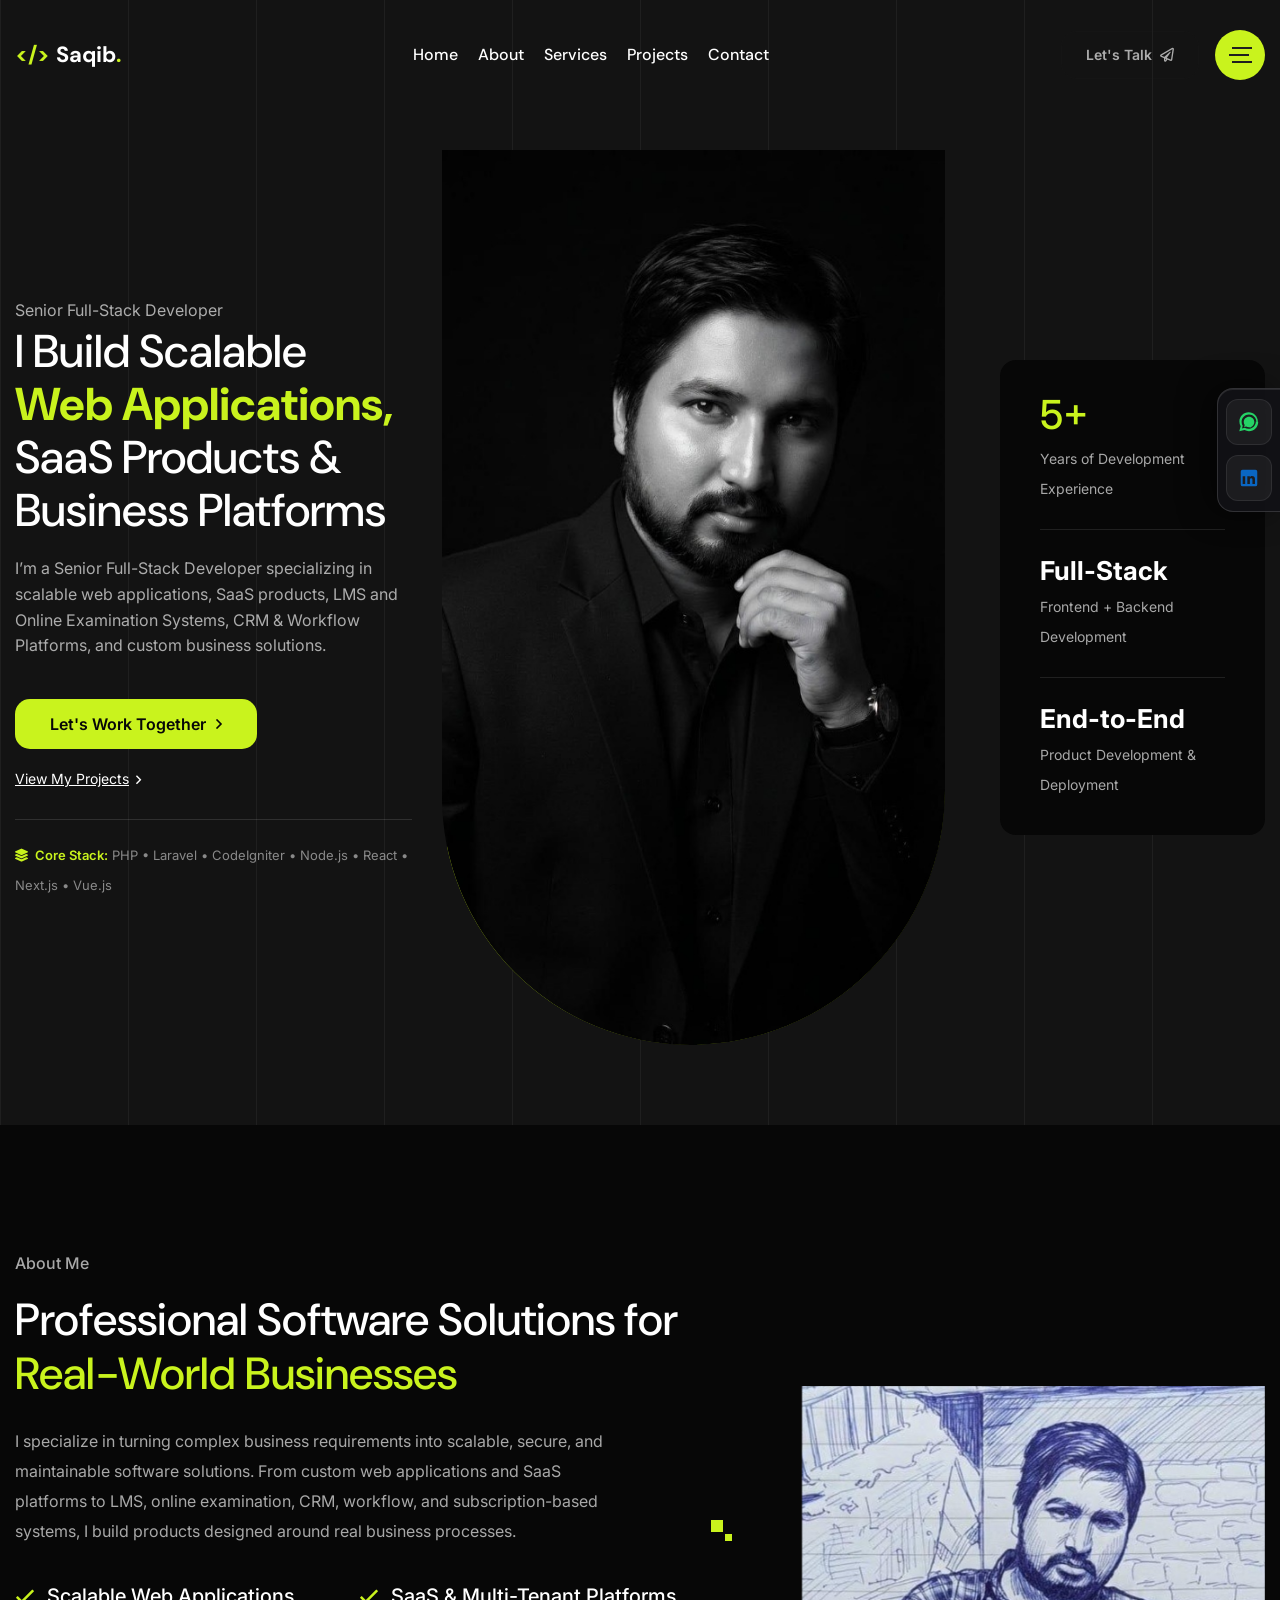
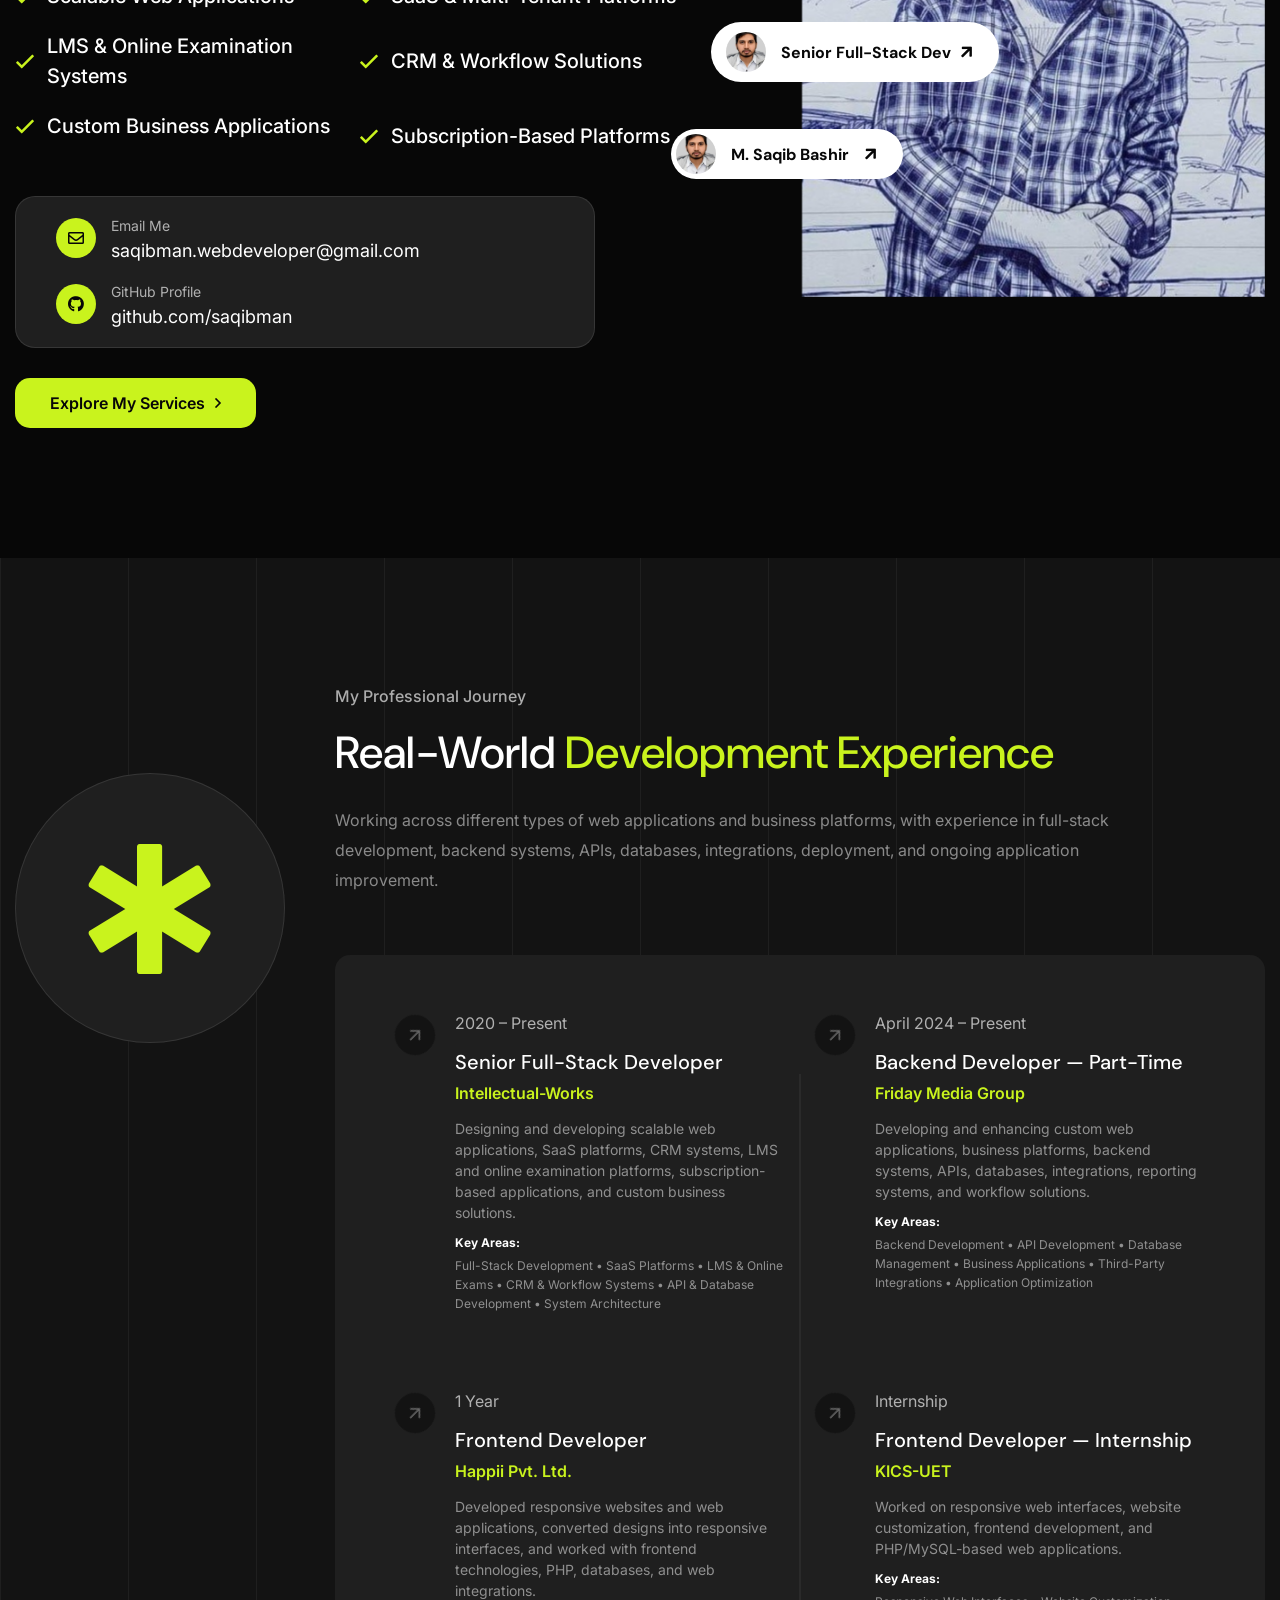
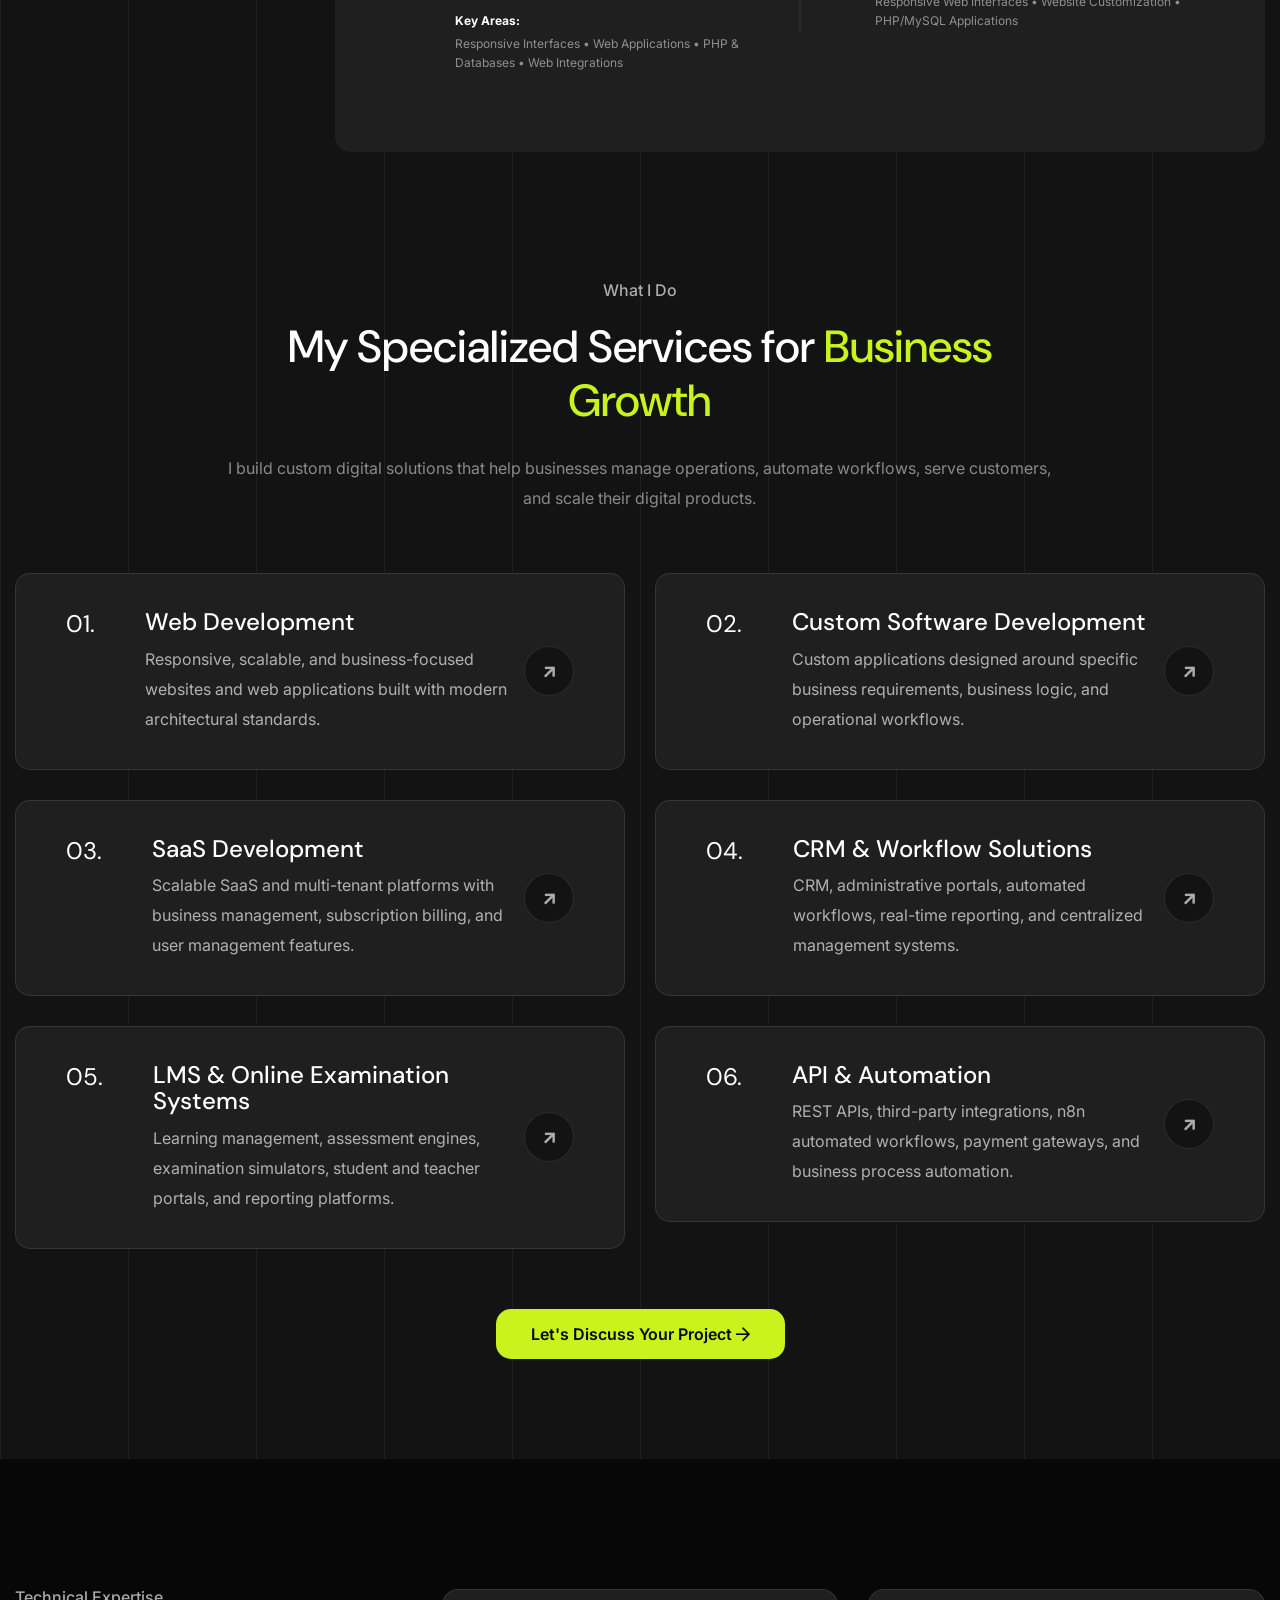
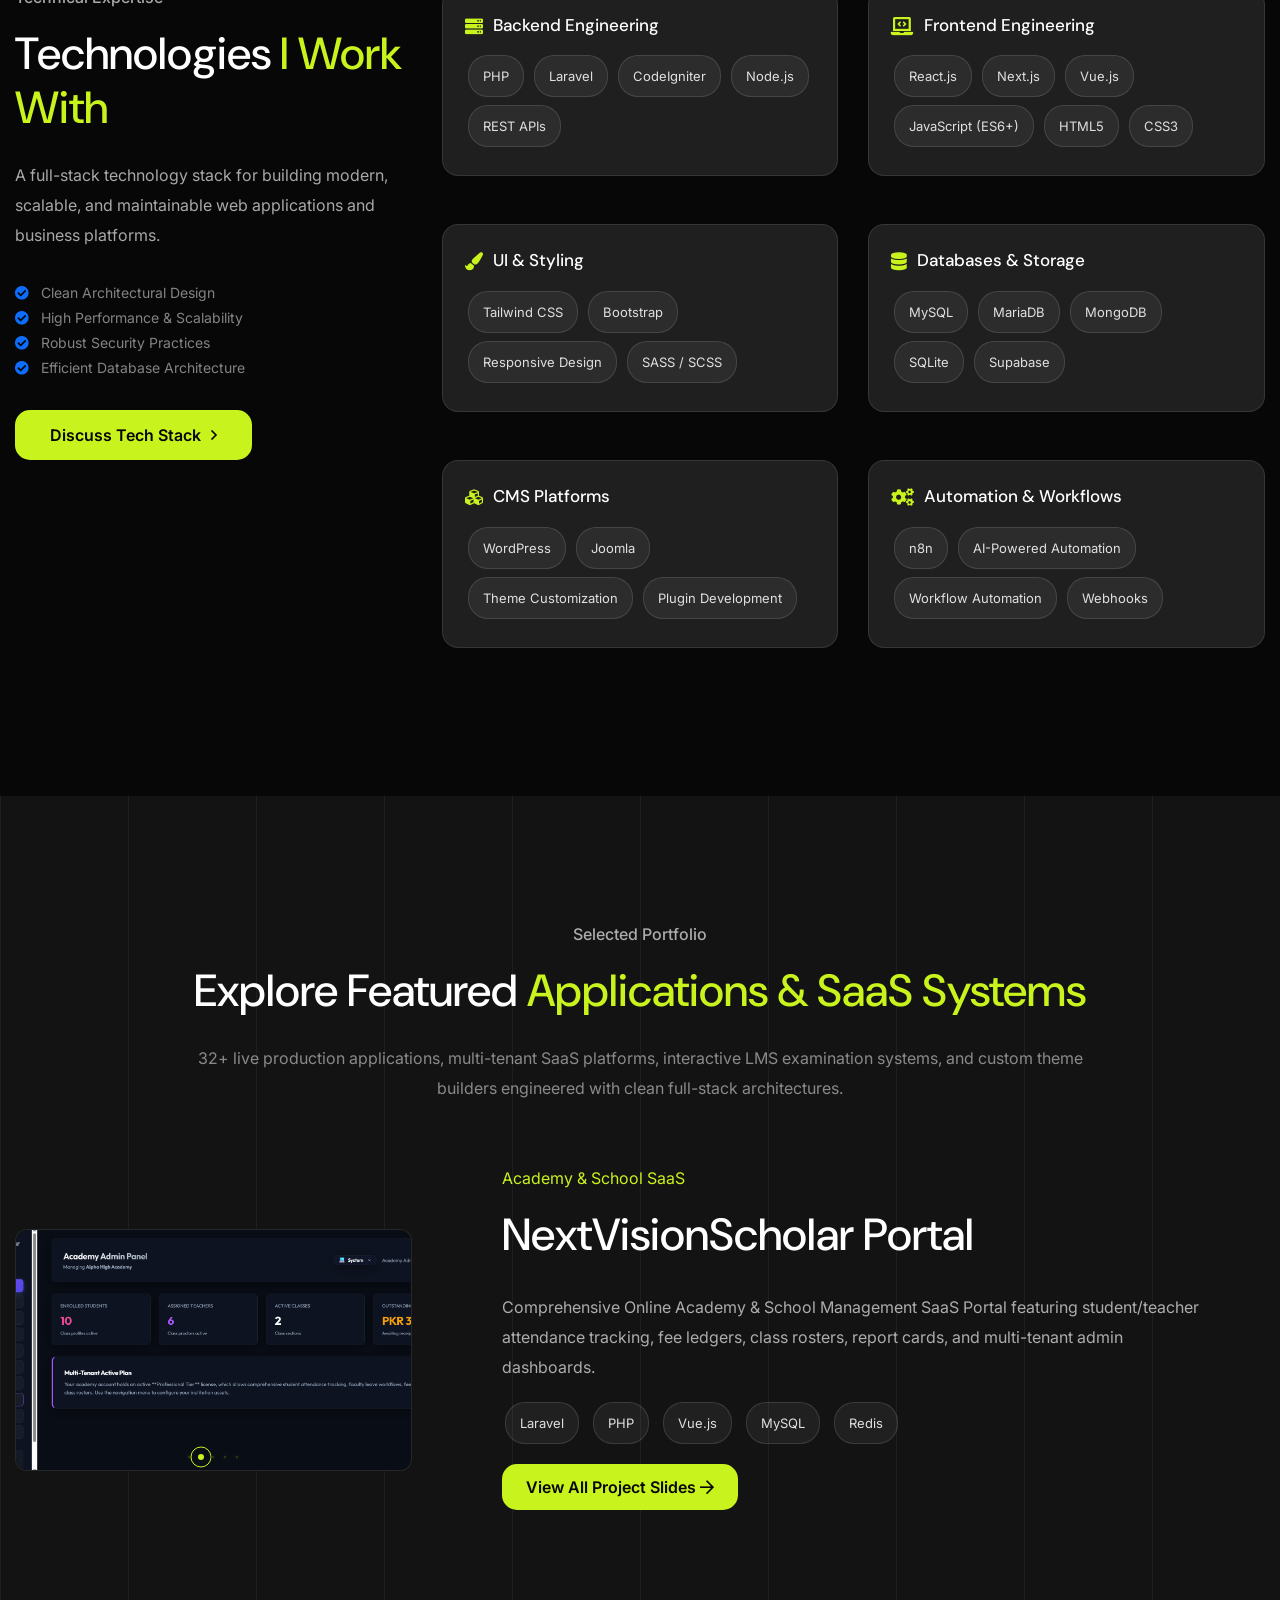
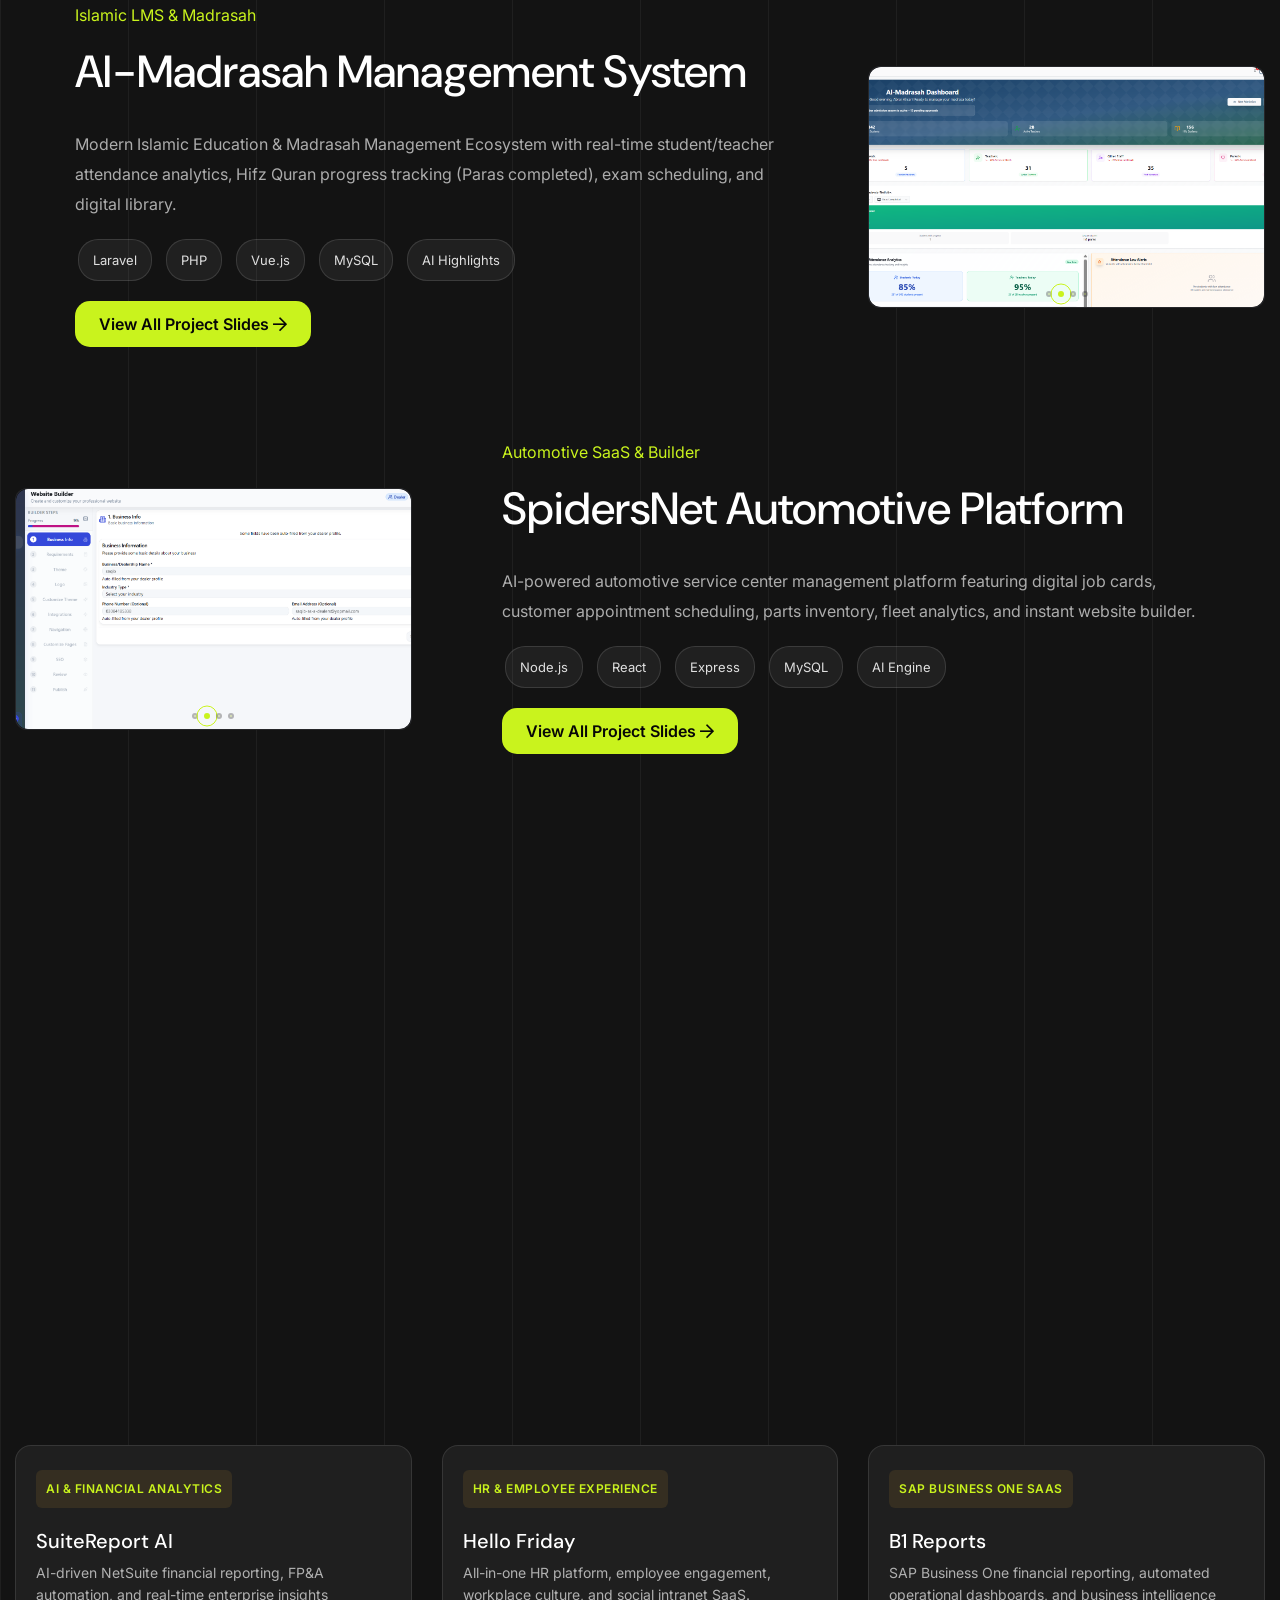
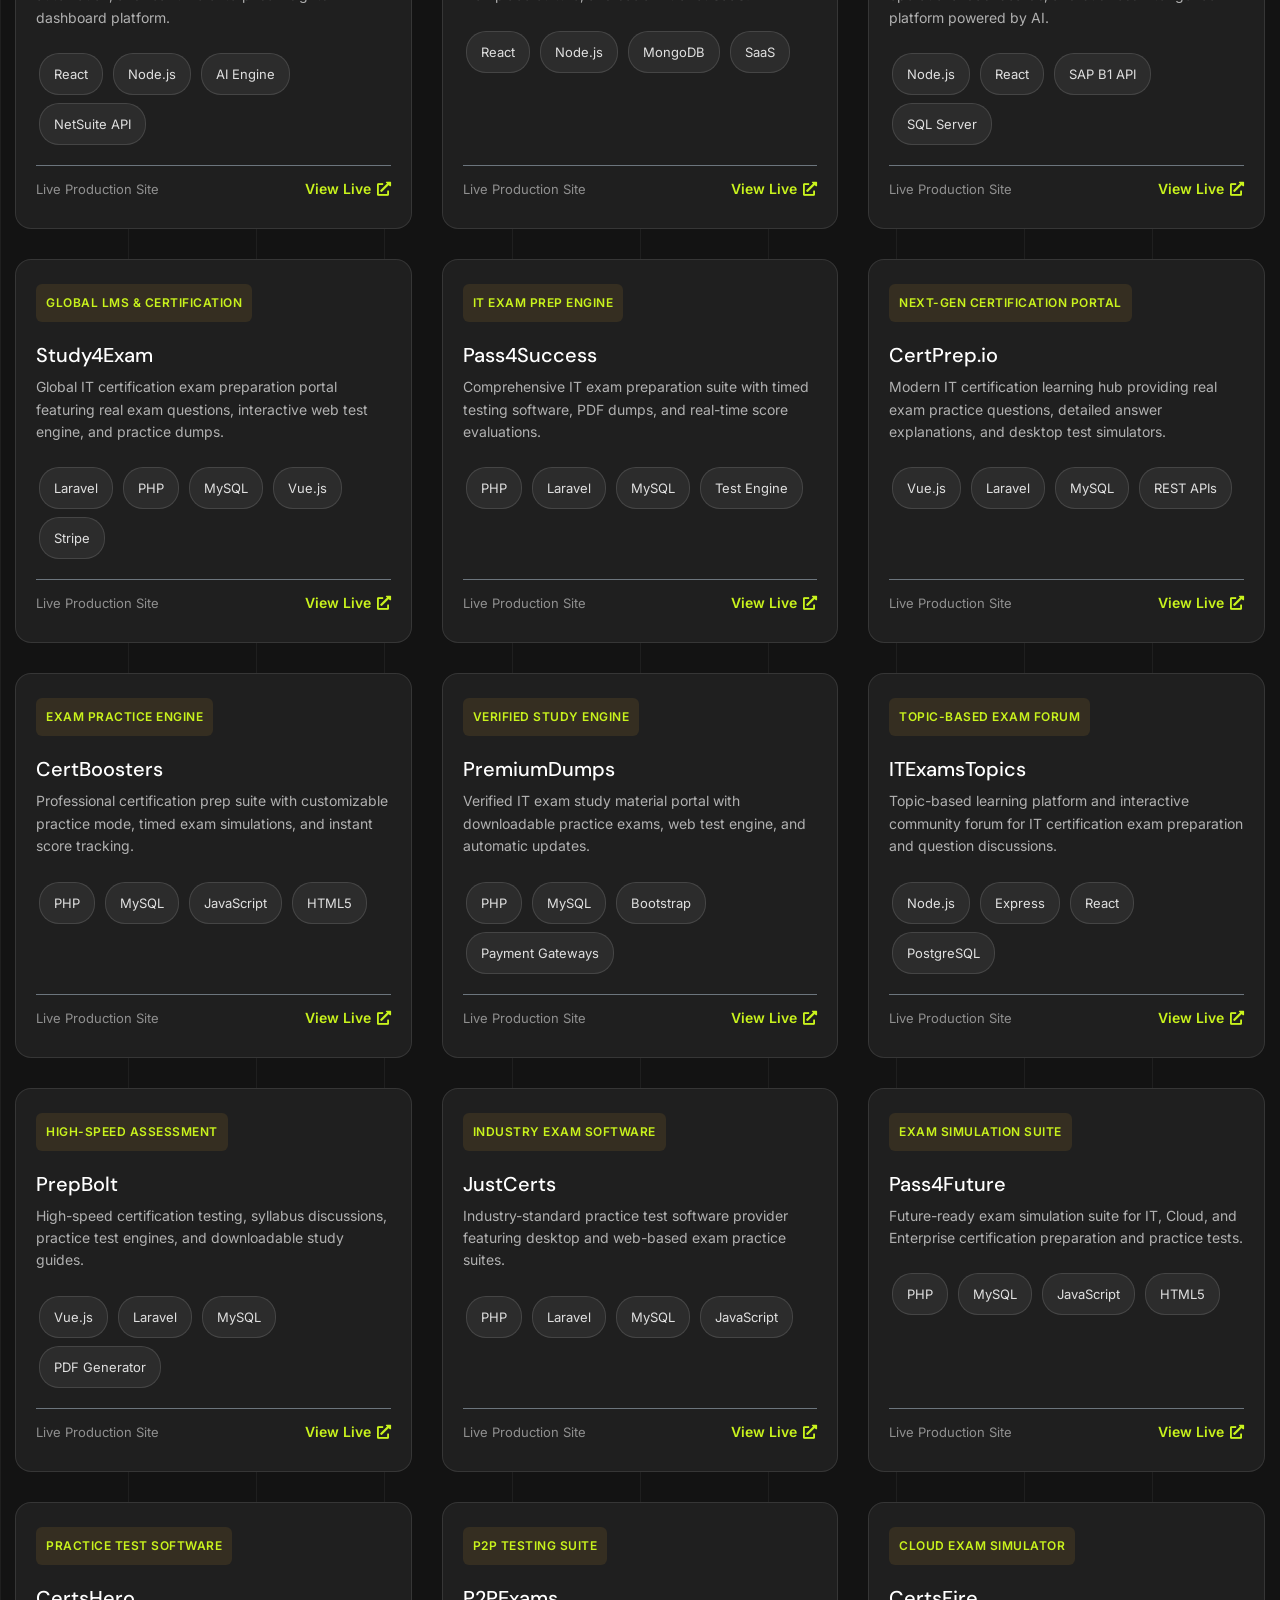
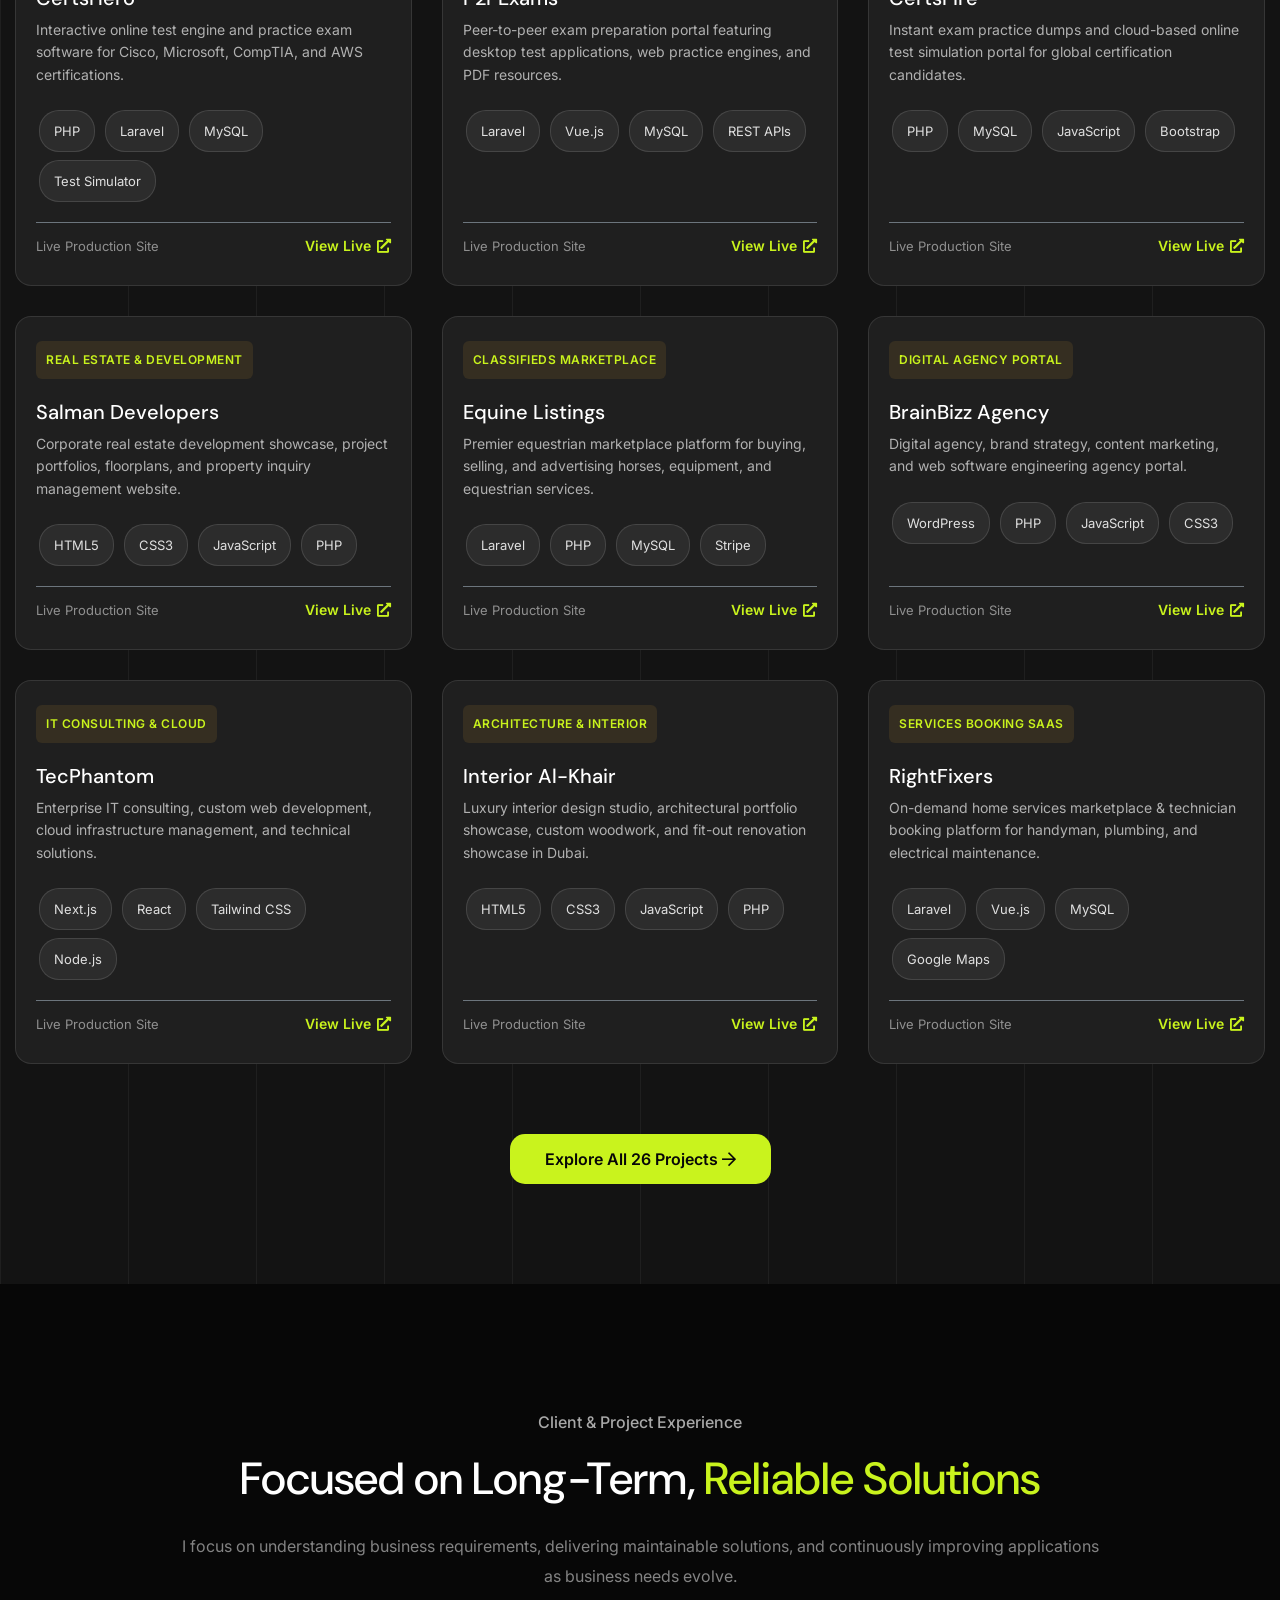
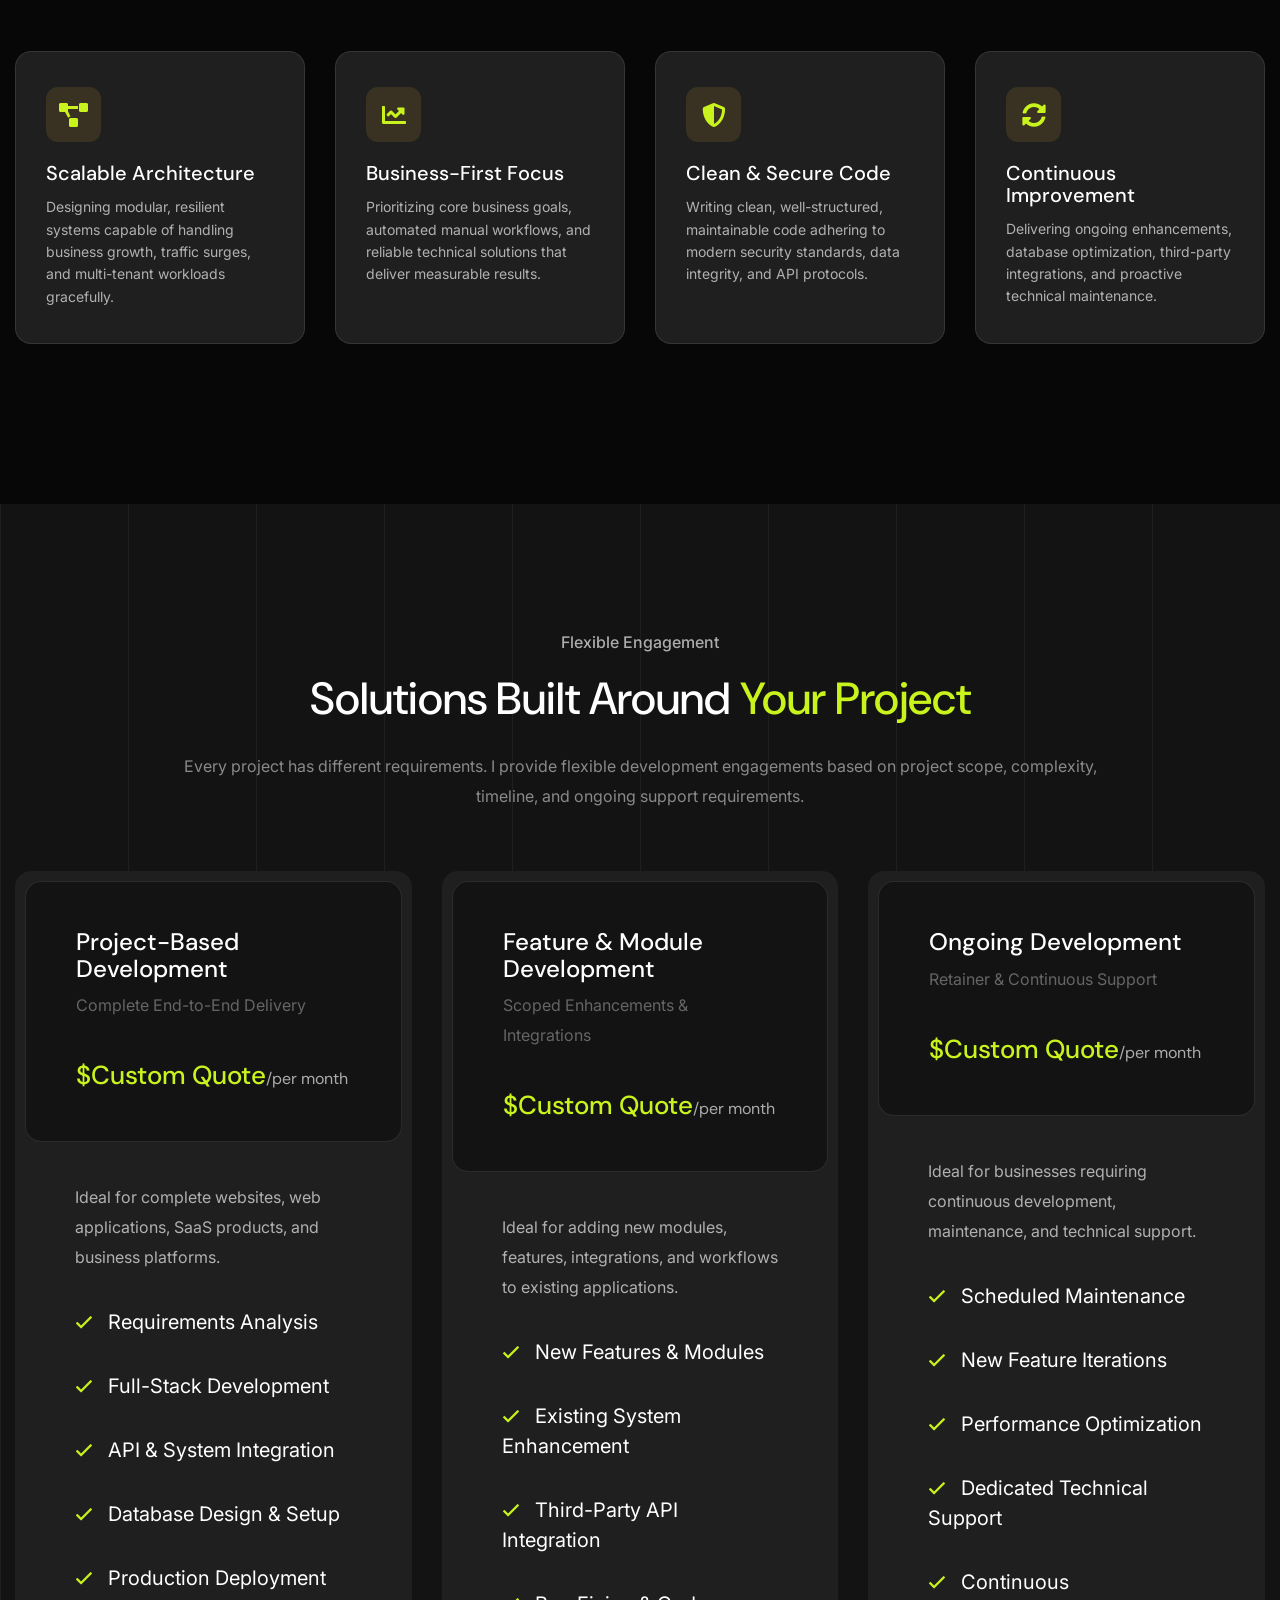
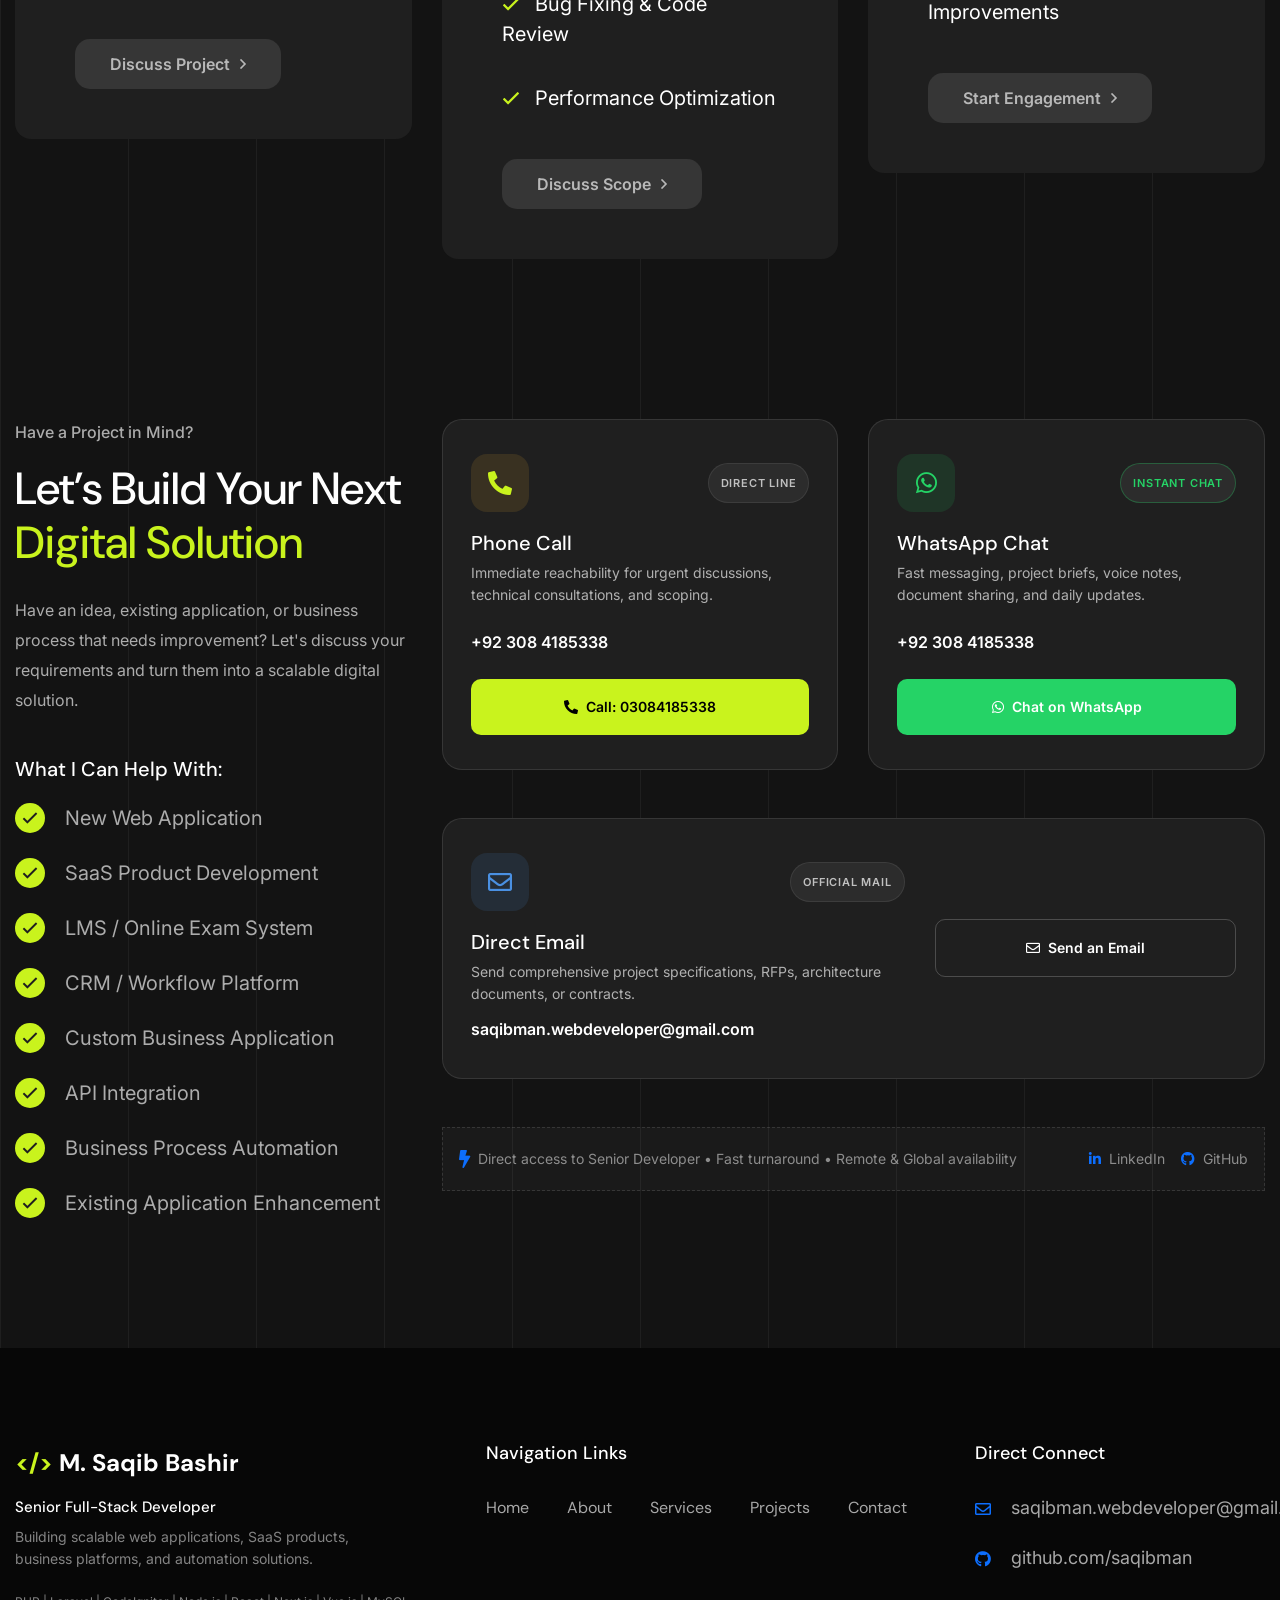
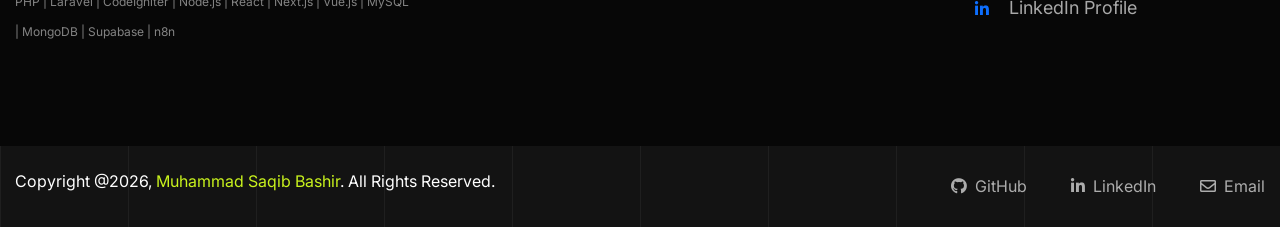
==== commit efbb626b: "portfolio Fixed" ====
--- a/index.html
+++ b/index.html
@@ -433,7 +433,8 @@
                             rel="noopener noreferrer" class="text-white-50">LinkedIn Profile</a>
                     </div>
                     <div class="info-item mb-2" style="font-size: 14px;">
-                        <i class="fas fa-phone-alt text-primary me-2"></i> <a href="tel:+923084185338" class="text-white-50">+92 308 4185338</a>
+                        <i class="fas fa-phone-alt text-primary me-2"></i> <a href="tel:+923084185338"
+                            class="text-white-50">+92 308 4185338</a>
                     </div>
                     <div class="info-item mb-2" style="font-size: 14px;">
                         <i class="fab fa-whatsapp text-primary me-2"></i> <a href="https://wa.me/923084185338"
@@ -443,7 +444,8 @@
 
                 <!-- Direct Reach Channels (Call, WhatsApp, Mail) -->
                 <div class="sidebar-direct-actions mt-4 mb-4">
-                    <a href="https://wa.me/923084185338" target="_blank" rel="noopener noreferrer" class="action-link wa">
+                    <a href="https://wa.me/923084185338" target="_blank" rel="noopener noreferrer"
+                        class="action-link wa">
                         <i class="fab fa-whatsapp" style="font-size: 18px;"></i> WhatsApp (03084185338)
                     </a>
                     <a href="tel:+923084185338" class="action-link call">
@@ -984,7 +986,9 @@
                         <div class="section-title text-center mb-60 wow fadeInUp delay-0-2s">
                             <span class="sub-title mb-15">Selected Portfolio</span>
                             <h2>Explore Featured <span>Applications &amp; SaaS Systems</span></h2>
-                            <p class="text-white-50 mt-15" style="font-size: 16px;">32+ live production applications, multi-tenant SaaS platforms, interactive LMS examination systems, and custom theme builders engineered with clean full-stack architectures.</p>
+                            <p class="text-white-50 mt-15" style="font-size: 16px;">32+ live production applications,
+                                multi-tenant SaaS platforms, interactive LMS examination systems, and custom theme
+                                builders engineered with clean full-stack architectures.</p>
                         </div>
                     </div>
                 </div>
@@ -993,27 +997,39 @@
                 <div class="featured-projects mb-60">
                     <!-- Featured Project 1: NextVisionScholar (5 Screenshots Slider) -->
                     <div class="row align-items-center pb-45">
-                        <div class="col-lg-6">
+
+                        <div class="col-lg-4">
                             <div class="project-card-media wow fadeInLeft delay-0-2s">
                                 <div class="project-slider">
-                                    <div><img src="assets/images/projects/NextVisionScholar.png" alt="NextVisionScholar Portal Login"></div>
-                                    <div><img src="assets/images/projects/NextVisionScholar-1.png" alt="NextVisionScholar Admin Dashboard"></div>
-                                    <div><img src="assets/images/projects/NextVisionScholar-2.png" alt="NextVisionScholar Fee Ledger & Rosters"></div>
-                                    <div><img src="assets/images/projects/NextVisionScholar-3.png" alt="NextVisionScholar Attendance Analytics"></div>
-                                    <div><img src="assets/images/projects/NextVisionScholar-4.png" alt="NextVisionScholar Multi-Tenant Overview"></div>
-                                </div>
-                            </div>
-                        </div>
-                        <div class="col-xl-5 col-lg-6">
+                                    <div><img src="assets/images/projects/NextVisionScholar.png"
+                                            alt="NextVisionScholar Portal Login"></div>
+                                    <div><img src="assets/images/projects/NextVisionScholar-1.png"
+                                            alt="NextVisionScholar Admin Dashboard"></div>
+                                    <div><img src="assets/images/projects/NextVisionScholar-2.png"
+                                            alt="NextVisionScholar Fee Ledger & Rosters"></div>
+                                    <div><img src="assets/images/projects/NextVisionScholar-3.png"
+                                            alt="NextVisionScholar Attendance Analytics"></div>
+                                    <div><img src="assets/images/projects/NextVisionScholar-4.png"
+                                            alt="NextVisionScholar Multi-Tenant Overview"></div>
+                                </div>
+                            </div>
+                        </div>
+                        <div class="col-xl-8 col-lg-8">
                             <div class="project-content wow fadeInRight delay-0-2s">
-                                <span class="sub-title" style="color: var(--primary-color);">Academy &amp; School SaaS</span>
+                                <span class="sub-title" style="color: var(--primary-color);">Academy &amp; School
+                                    SaaS</span>
                                 <h2><a href="projects.html">NextVisionScholar Portal</a></h2>
-                                <p>Comprehensive Online Academy &amp; School Management SaaS Portal featuring student/teacher attendance tracking, fee ledgers, class rosters, report cards, and multi-tenant admin dashboards.</p>
+                                <p>Comprehensive Online Academy &amp; School Management SaaS Portal featuring
+                                    student/teacher attendance tracking, fee ledgers, class rosters, report cards, and
+                                    multi-tenant admin dashboards.</p>
                                 <div class="d-flex flex-wrap gap-2 mt-3 mb-3">
-                                    <span class="tech-pill">Laravel</span> <span class="tech-pill">PHP</span> <span class="tech-pill">Vue.js</span> <span class="tech-pill">MySQL</span> <span class="tech-pill">Redis</span>
+                                    <span class="tech-pill">Laravel</span> <span class="tech-pill">PHP</span> <span
+                                        class="tech-pill">Vue.js</span> <span class="tech-pill">MySQL</span> <span
+                                        class="tech-pill">Redis</span>
                                 </div>
                                 <div class="d-flex flex-wrap gap-2">
-                                    <a href="projects.html" class="theme-btn py-2 px-4">View All Project Slides <i class="far fa-arrow-right ms-1"></i></a>
+                                    <a href="projects.html" class="theme-btn py-2 px-4">View All Project Slides <i
+                                            class="far fa-arrow-right ms-1"></i></a>
                                 </div>
                             </div>
                         </div>
@@ -1021,26 +1037,36 @@
 
                     <!-- Featured Project 2: Al-Madrasah Management System (4 Screenshots Slider) -->
                     <div class="row align-items-center pb-45">
-                        <div class="col-lg-6 order-lg-2">
+                        <div class="col-lg-4 order-lg-2">
                             <div class="project-card-media wow fadeInLeft delay-0-2s">
                                 <div class="project-slider">
-                                    <div><img src="assets/images/projects/madrasa-1.png" alt="Al-Madrasah Dashboard"></div>
-                                    <div><img src="assets/images/projects/madrasa-2.png" alt="Al-Madrasah Hifz Tracker"></div>
-                                    <div><img src="assets/images/projects/madrasa-3.png" alt="Al-Madrasah Attendance Analytics"></div>
-                                    <div><img src="assets/images/projects/madrasa-4.png" alt="Al-Madrasah AI Highlights & Exams"></div>
-                                </div>
-                            </div>
-                        </div>
-                        <div class="col-xl-5 col-lg-6 ms-auto">
+                                    <div><img src="assets/images/projects/madrasa-1.png" alt="Al-Madrasah Dashboard">
+                                    </div>
+                                    <div><img src="assets/images/projects/madrasa-2.png" alt="Al-Madrasah Hifz Tracker">
+                                    </div>
+                                    <div><img src="assets/images/projects/madrasa-3.png"
+                                            alt="Al-Madrasah Attendance Analytics"></div>
+                                    <div><img src="assets/images/projects/madrasa-4.png"
+                                            alt="Al-Madrasah AI Highlights & Exams"></div>
+                                </div>
+                            </div>
+                        </div>
+                        <div class="col-xl-8 col-lg-8 ms-auto">
                             <div class="project-content wow fadeInRight delay-0-2s">
-                                <span class="sub-title" style="color: var(--primary-color);">Islamic LMS &amp; Madrasah</span>
+                                <span class="sub-title" style="color: var(--primary-color);">Islamic LMS &amp;
+                                    Madrasah</span>
                                 <h2><a href="projects.html">Al-Madrasah Management System</a></h2>
-                                <p>Modern Islamic Education &amp; Madrasah Management Ecosystem with real-time student/teacher attendance analytics, Hifz Quran progress tracking (Paras completed), exam scheduling, and digital library.</p>
+                                <p>Modern Islamic Education &amp; Madrasah Management Ecosystem with real-time
+                                    student/teacher attendance analytics, Hifz Quran progress tracking (Paras
+                                    completed), exam scheduling, and digital library.</p>
                                 <div class="d-flex flex-wrap gap-2 mt-3 mb-3">
-                                    <span class="tech-pill">Laravel</span> <span class="tech-pill">PHP</span> <span class="tech-pill">Vue.js</span> <span class="tech-pill">MySQL</span> <span class="tech-pill">AI Highlights</span>
+                                    <span class="tech-pill">Laravel</span> <span class="tech-pill">PHP</span> <span
+                                        class="tech-pill">Vue.js</span> <span class="tech-pill">MySQL</span> <span
+                                        class="tech-pill">AI Highlights</span>
                                 </div>
                                 <div class="d-flex flex-wrap gap-2">
-                                    <a href="projects.html" class="theme-btn py-2 px-4">View All Project Slides <i class="far fa-arrow-right ms-1"></i></a>
+                                    <a href="projects.html" class="theme-btn py-2 px-4">View All Project Slides <i
+                                            class="far fa-arrow-right ms-1"></i></a>
                                 </div>
                             </div>
                         </div>
@@ -1048,26 +1074,36 @@
 
                     <!-- Featured Project 3: SpidersNet Automotive SaaS (4 Screenshots Slider) -->
                     <div class="row align-items-center pb-45">
-                        <div class="col-lg-6">
+                        <div class="col-lg-4">
                             <div class="project-card-media wow fadeInLeft delay-0-2s">
                                 <div class="project-slider">
-                                    <div><img src="assets/images/projects/spidersnet.png" alt="SpidersNet Service Center"></div>
-                                    <div><img src="assets/images/projects/spidersnet-1.png" alt="SpidersNet Digital Job Cards"></div>
-                                    <div><img src="assets/images/projects/spidersnet-2.png" alt="SpidersNet Parts Inventory"></div>
-                                    <div><img src="assets/images/projects/spidersnet-3.png" alt="SpidersNet AI Website Builder"></div>
-                                </div>
-                            </div>
-                        </div>
-                        <div class="col-xl-5 col-lg-6">
+                                    <div><img src="assets/images/projects/spidersnet.png"
+                                            alt="SpidersNet Service Center"></div>
+                                    <div><img src="assets/images/projects/spidersnet-1.png"
+                                            alt="SpidersNet Digital Job Cards"></div>
+                                    <div><img src="assets/images/projects/spidersnet-2.png"
+                                            alt="SpidersNet Parts Inventory"></div>
+                                    <div><img src="assets/images/projects/spidersnet-3.png"
+                                            alt="SpidersNet AI Website Builder"></div>
+                                </div>
+                            </div>
+                        </div>
+                        <div class="col-xl-8 col-lg-8">
                             <div class="project-content wow fadeInRight delay-0-2s">
-                                <span class="sub-title" style="color: var(--primary-color);">Automotive SaaS &amp; Builder</span>
+                                <span class="sub-title" style="color: var(--primary-color);">Automotive SaaS &amp;
+                                    Builder</span>
                                 <h2><a href="projects.html">SpidersNet Automotive Platform</a></h2>
-                                <p>AI-powered automotive service center management platform featuring digital job cards, customer appointment scheduling, parts inventory, fleet analytics, and instant website builder.</p>
+                                <p>AI-powered automotive service center management platform featuring digital job cards,
+                                    customer appointment scheduling, parts inventory, fleet analytics, and instant
+                                    website builder.</p>
                                 <div class="d-flex flex-wrap gap-2 mt-3 mb-3">
-                                    <span class="tech-pill">Node.js</span> <span class="tech-pill">React</span> <span class="tech-pill">Express</span> <span class="tech-pill">MySQL</span> <span class="tech-pill">AI Engine</span>
+                                    <span class="tech-pill">Node.js</span> <span class="tech-pill">React</span> <span
+                                        class="tech-pill">Express</span> <span class="tech-pill">MySQL</span> <span
+                                        class="tech-pill">AI Engine</span>
                                 </div>
                                 <div class="d-flex flex-wrap gap-2">
-                                    <a href="projects.html" class="theme-btn py-2 px-4">View All Project Slides <i class="far fa-arrow-right ms-1"></i></a>
+                                    <a href="projects.html" class="theme-btn py-2 px-4">View All Project Slides <i
+                                            class="far fa-arrow-right ms-1"></i></a>
                                 </div>
                             </div>
                         </div>
@@ -1075,26 +1111,36 @@
 
                     <!-- Featured Project 4: Brownbook BizSite Builder (4 Screenshots Slider) -->
                     <div class="row align-items-center pb-25">
-                        <div class="col-lg-6 order-lg-2">
+                        <div class="col-lg-4 order-lg-2">
                             <div class="project-card-media wow fadeInLeft delay-0-2s">
                                 <div class="project-slider">
-                                    <div><img src="assets/images/projects/brownbook-theme-builders.png" alt="BizSite Admin Centre"></div>
-                                    <div><img src="assets/images/projects/brownbook-theme-builders-1.png" alt="BizSite Business Packages"></div>
-                                    <div><img src="assets/images/projects/brownbook-theme-builders-2.png" alt="BizSite Theme Manager"></div>
-                                    <div><img src="assets/images/projects/brownbook-theme-builder-3.png" alt="BizSite Domain Configuration"></div>
-                                </div>
-                            </div>
-                        </div>
-                        <div class="col-xl-5 col-lg-6 ms-auto">
+                                    <div><img src="assets/images/projects/brownbook-theme-builders.png"
+                                            alt="BizSite Admin Centre"></div>
+                                    <div><img src="assets/images/projects/brownbook-theme-builders-1.png"
+                                            alt="BizSite Business Packages"></div>
+                                    <div><img src="assets/images/projects/brownbook-theme-builders-2.png"
+                                            alt="BizSite Theme Manager"></div>
+                                    <div><img src="assets/images/projects/brownbook-theme-builder-3.png"
+                                            alt="BizSite Domain Configuration"></div>
+                                </div>
+                            </div>
+                        </div>
+                        <div class="col-xl-8 col-lg-8 ms-auto">
                             <div class="project-content wow fadeInRight delay-0-2s">
-                                <span class="sub-title" style="color: var(--primary-color);">SaaS &amp; Website Theme Builder</span>
+                                <span class="sub-title" style="color: var(--primary-color);">SaaS &amp; Website Theme
+                                    Builder</span>
                                 <h2><a href="projects.html">Brownbook BizSite Builder</a></h2>
-                                <p>High-performance business website builder &amp; management engine with theme customization, package distribution analytics, domain configuration, and multi-business admin controls.</p>
+                                <p>High-performance business website builder &amp; management engine with theme
+                                    customization, package distribution analytics, domain configuration, and
+                                    multi-business admin controls.</p>
                                 <div class="d-flex flex-wrap gap-2 mt-3 mb-3">
-                                    <span class="tech-pill">Laravel</span> <span class="tech-pill">Vue.js</span> <span class="tech-pill">PHP</span> <span class="tech-pill">MySQL</span> <span class="tech-pill">Theme Engine</span>
+                                    <span class="tech-pill">Laravel</span> <span class="tech-pill">Vue.js</span> <span
+                                        class="tech-pill">PHP</span> <span class="tech-pill">MySQL</span> <span
+                                        class="tech-pill">Theme Engine</span>
                                 </div>
                                 <div class="d-flex flex-wrap gap-2">
-                                    <a href="projects.html" class="theme-btn py-2 px-4">View All Project Slides <i class="far fa-arrow-right ms-1"></i></a>
+                                    <a href="projects.html" class="theme-btn py-2 px-4">View All Project Slides <i
+                                            class="far fa-arrow-right ms-1"></i></a>
                                 </div>
                             </div>
                         </div>
@@ -1107,7 +1153,8 @@
                         style="color: var(--primary-color); font-weight: 600; text-transform: uppercase; letter-spacing: 1px;">Complete
                         Portfolio Directory</span>
                     <h3>32+ Live Production &amp; Enterprise Projects</h3>
-                    <p class="text-white-50 mt-10">Explore all 32+ live web applications, LMS examination portals, SaaS platforms, and enterprise solutions built with full-stack perfection.</p>
+                    <p class="text-white-50 mt-10">Explore all 32+ live web applications, LMS examination portals, SaaS
+                        platforms, and enterprise solutions built with full-stack perfection.</p>
                 </div>
 
                 <div class="row">
@@ -1117,15 +1164,20 @@
                         <div class="project-card-grid wow fadeInUp delay-0-2s">
                             <div>
                                 <span class="cat-badge">AI &amp; Financial Analytics</span>
-                                <h4 class="mt-2"><a href="https://suitereport.ai" target="_blank" rel="noopener noreferrer">SuiteReport AI</a></h4>
-                                <p>AI-driven NetSuite financial reporting, FP&amp;A automation, and real-time enterprise insights dashboard platform.</p>
+                                <h4 class="mt-2"><a href="https://suitereport.ai" target="_blank"
+                                        rel="noopener noreferrer">SuiteReport AI</a></h4>
+                                <p>AI-driven NetSuite financial reporting, FP&amp;A automation, and real-time enterprise
+                                    insights dashboard platform.</p>
                                 <div class="mb-3">
-                                    <span class="tech-pill">React</span> <span class="tech-pill">Node.js</span> <span class="tech-pill">AI Engine</span> <span class="tech-pill">NetSuite API</span>
-                                </div>
-                            </div>
-                            <div class="pt-2 border-top border-secondary border-opacity-25 d-flex justify-content-between align-items-center">
+                                    <span class="tech-pill">React</span> <span class="tech-pill">Node.js</span> <span
+                                        class="tech-pill">AI Engine</span> <span class="tech-pill">NetSuite API</span>
+                                </div>
+                            </div>
+                            <div
+                                class="pt-2 border-top border-secondary border-opacity-25 d-flex justify-content-between align-items-center">
                                 <span class="text-white-50" style="font-size: 13px;">Live Production Site</span>
-                                <a href="https://suitereport.ai" target="_blank" rel="noopener noreferrer" class="project-link-btn">View Live <i class="fas fa-external-link-alt"></i></a>
+                                <a href="https://suitereport.ai" target="_blank" rel="noopener noreferrer"
+                                    class="project-link-btn">View Live <i class="fas fa-external-link-alt"></i></a>
                             </div>
                         </div>
                     </div>
@@ -1135,15 +1187,20 @@
                         <div class="project-card-grid wow fadeInUp delay-0-4s">
                             <div>
                                 <span class="cat-badge">HR &amp; Employee Experience</span>
-                                <h4 class="mt-2"><a href="https://www.hellofriday.io" target="_blank" rel="noopener noreferrer">Hello Friday</a></h4>
-                                <p>All-in-one HR platform, employee engagement, workplace culture, and social intranet SaaS.</p>
+                                <h4 class="mt-2"><a href="https://www.hellofriday.io" target="_blank"
+                                        rel="noopener noreferrer">Hello Friday</a></h4>
+                                <p>All-in-one HR platform, employee engagement, workplace culture, and social intranet
+                                    SaaS.</p>
                                 <div class="mb-3">
-                                    <span class="tech-pill">React</span> <span class="tech-pill">Node.js</span> <span class="tech-pill">MongoDB</span> <span class="tech-pill">SaaS</span>
-                                </div>
-                            </div>
-                            <div class="pt-2 border-top border-secondary border-opacity-25 d-flex justify-content-between align-items-center">
+                                    <span class="tech-pill">React</span> <span class="tech-pill">Node.js</span> <span
+                                        class="tech-pill">MongoDB</span> <span class="tech-pill">SaaS</span>
+                                </div>
+                            </div>
+                            <div
+                                class="pt-2 border-top border-secondary border-opacity-25 d-flex justify-content-between align-items-center">
                                 <span class="text-white-50" style="font-size: 13px;">Live Production Site</span>
-                                <a href="https://www.hellofriday.io" target="_blank" rel="noopener noreferrer" class="project-link-btn">View Live <i class="fas fa-external-link-alt"></i></a>
+                                <a href="https://www.hellofriday.io" target="_blank" rel="noopener noreferrer"
+                                    class="project-link-btn">View Live <i class="fas fa-external-link-alt"></i></a>
                             </div>
                         </div>
                     </div>
@@ -1153,15 +1210,20 @@
                         <div class="project-card-grid wow fadeInUp delay-0-6s">
                             <div>
                                 <span class="cat-badge">SAP Business One SaaS</span>
-                                <h4 class="mt-2"><a href="https://b1reports.com" target="_blank" rel="noopener noreferrer">B1 Reports</a></h4>
-                                <p>SAP Business One financial reporting, automated operational dashboards, and business intelligence platform powered by AI.</p>
+                                <h4 class="mt-2"><a href="https://b1reports.com" target="_blank"
+                                        rel="noopener noreferrer">B1 Reports</a></h4>
+                                <p>SAP Business One financial reporting, automated operational dashboards, and business
+                                    intelligence platform powered by AI.</p>
                                 <div class="mb-3">
-                                    <span class="tech-pill">Node.js</span> <span class="tech-pill">React</span> <span class="tech-pill">SAP B1 API</span> <span class="tech-pill">SQL Server</span>
-                                </div>
-                            </div>
-                            <div class="pt-2 border-top border-secondary border-opacity-25 d-flex justify-content-between align-items-center">
+                                    <span class="tech-pill">Node.js</span> <span class="tech-pill">React</span> <span
+                                        class="tech-pill">SAP B1 API</span> <span class="tech-pill">SQL Server</span>
+                                </div>
+                            </div>
+                            <div
+                                class="pt-2 border-top border-secondary border-opacity-25 d-flex justify-content-between align-items-center">
                                 <span class="text-white-50" style="font-size: 13px;">Live Production Site</span>
-                                <a href="https://b1reports.com" target="_blank" rel="noopener noreferrer" class="project-link-btn">View Live <i class="fas fa-external-link-alt"></i></a>
+                                <a href="https://b1reports.com" target="_blank" rel="noopener noreferrer"
+                                    class="project-link-btn">View Live <i class="fas fa-external-link-alt"></i></a>
                             </div>
                         </div>
                     </div>
@@ -1171,15 +1233,21 @@
                         <div class="project-card-grid wow fadeInUp delay-0-2s">
                             <div>
                                 <span class="cat-badge">Global LMS &amp; Certification</span>
-                                <h4 class="mt-2"><a href="https://study4exam.com" target="_blank" rel="noopener noreferrer">Study4Exam</a></h4>
-                                <p>Global IT certification exam preparation portal featuring real exam questions, interactive web test engine, and practice dumps.</p>
+                                <h4 class="mt-2"><a href="https://study4exam.com" target="_blank"
+                                        rel="noopener noreferrer">Study4Exam</a></h4>
+                                <p>Global IT certification exam preparation portal featuring real exam questions,
+                                    interactive web test engine, and practice dumps.</p>
                                 <div class="mb-3">
-                                    <span class="tech-pill">Laravel</span> <span class="tech-pill">PHP</span> <span class="tech-pill">MySQL</span> <span class="tech-pill">Vue.js</span> <span class="tech-pill">Stripe</span>
-                                </div>
-                            </div>
-                            <div class="pt-2 border-top border-secondary border-opacity-25 d-flex justify-content-between align-items-center">
+                                    <span class="tech-pill">Laravel</span> <span class="tech-pill">PHP</span> <span
+                                        class="tech-pill">MySQL</span> <span class="tech-pill">Vue.js</span> <span
+                                        class="tech-pill">Stripe</span>
+                                </div>
+                            </div>
+                            <div
+                                class="pt-2 border-top border-secondary border-opacity-25 d-flex justify-content-between align-items-center">
                                 <span class="text-white-50" style="font-size: 13px;">Live Production Site</span>
-                                <a href="https://study4exam.com" target="_blank" rel="noopener noreferrer" class="project-link-btn">View Live <i class="fas fa-external-link-alt"></i></a>
+                                <a href="https://study4exam.com" target="_blank" rel="noopener noreferrer"
+                                    class="project-link-btn">View Live <i class="fas fa-external-link-alt"></i></a>
                             </div>
                         </div>
                     </div>
@@ -1189,15 +1257,20 @@
                         <div class="project-card-grid wow fadeInUp delay-0-4s">
                             <div>
                                 <span class="cat-badge">IT Exam Prep Engine</span>
-                                <h4 class="mt-2"><a href="https://www.pass4success.com" target="_blank" rel="noopener noreferrer">Pass4Success</a></h4>
-                                <p>Comprehensive IT exam preparation suite with timed testing software, PDF dumps, and real-time score evaluations.</p>
+                                <h4 class="mt-2"><a href="https://www.pass4success.com" target="_blank"
+                                        rel="noopener noreferrer">Pass4Success</a></h4>
+                                <p>Comprehensive IT exam preparation suite with timed testing software, PDF dumps, and
+                                    real-time score evaluations.</p>
                                 <div class="mb-3">
-                                    <span class="tech-pill">PHP</span> <span class="tech-pill">Laravel</span> <span class="tech-pill">MySQL</span> <span class="tech-pill">Test Engine</span>
-                                </div>
-                            </div>
-                            <div class="pt-2 border-top border-secondary border-opacity-25 d-flex justify-content-between align-items-center">
+                                    <span class="tech-pill">PHP</span> <span class="tech-pill">Laravel</span> <span
+                                        class="tech-pill">MySQL</span> <span class="tech-pill">Test Engine</span>
+                                </div>
+                            </div>
+                            <div
+                                class="pt-2 border-top border-secondary border-opacity-25 d-flex justify-content-between align-items-center">
                                 <span class="text-white-50" style="font-size: 13px;">Live Production Site</span>
-                                <a href="https://www.pass4success.com" target="_blank" rel="noopener noreferrer" class="project-link-btn">View Live <i class="fas fa-external-link-alt"></i></a>
+                                <a href="https://www.pass4success.com" target="_blank" rel="noopener noreferrer"
+                                    class="project-link-btn">View Live <i class="fas fa-external-link-alt"></i></a>
                             </div>
                         </div>
                     </div>
@@ -1207,15 +1280,20 @@
                         <div class="project-card-grid wow fadeInUp delay-0-6s">
                             <div>
                                 <span class="cat-badge">Next-Gen Certification Portal</span>
-                                <h4 class="mt-2"><a href="https://www.certprep.io" target="_blank" rel="noopener noreferrer">CertPrep.io</a></h4>
-                                <p>Modern IT certification learning hub providing real exam practice questions, detailed answer explanations, and desktop test simulators.</p>
+                                <h4 class="mt-2"><a href="https://www.certprep.io" target="_blank"
+                                        rel="noopener noreferrer">CertPrep.io</a></h4>
+                                <p>Modern IT certification learning hub providing real exam practice questions, detailed
+                                    answer explanations, and desktop test simulators.</p>
                                 <div class="mb-3">
-                                    <span class="tech-pill">Vue.js</span> <span class="tech-pill">Laravel</span> <span class="tech-pill">MySQL</span> <span class="tech-pill">REST APIs</span>
-                                </div>
-                            </div>
-                            <div class="pt-2 border-top border-secondary border-opacity-25 d-flex justify-content-between align-items-center">
+                                    <span class="tech-pill">Vue.js</span> <span class="tech-pill">Laravel</span> <span
+                                        class="tech-pill">MySQL</span> <span class="tech-pill">REST APIs</span>
+                                </div>
+                            </div>
+                            <div
+                                class="pt-2 border-top border-secondary border-opacity-25 d-flex justify-content-between align-items-center">
                                 <span class="text-white-50" style="font-size: 13px;">Live Production Site</span>
-                                <a href="https://www.certprep.io" target="_blank" rel="noopener noreferrer" class="project-link-btn">View Live <i class="fas fa-external-link-alt"></i></a>
+                                <a href="https://www.certprep.io" target="_blank" rel="noopener noreferrer"
+                                    class="project-link-btn">View Live <i class="fas fa-external-link-alt"></i></a>
                             </div>
                         </div>
                     </div>
@@ -1225,15 +1303,20 @@
                         <div class="project-card-grid wow fadeInUp delay-0-2s">
                             <div>
                                 <span class="cat-badge">Exam Practice Engine</span>
-                                <h4 class="mt-2"><a href="https://www.certboosters.com" target="_blank" rel="noopener noreferrer">CertBoosters</a></h4>
-                                <p>Professional certification prep suite with customizable practice mode, timed exam simulations, and instant score tracking.</p>
+                                <h4 class="mt-2"><a href="https://www.certboosters.com" target="_blank"
+                                        rel="noopener noreferrer">CertBoosters</a></h4>
+                                <p>Professional certification prep suite with customizable practice mode, timed exam
+                                    simulations, and instant score tracking.</p>
                                 <div class="mb-3">
-                                    <span class="tech-pill">PHP</span> <span class="tech-pill">MySQL</span> <span class="tech-pill">JavaScript</span> <span class="tech-pill">HTML5</span>
-                                </div>
-                            </div>
-                            <div class="pt-2 border-top border-secondary border-opacity-25 d-flex justify-content-between align-items-center">
+                                    <span class="tech-pill">PHP</span> <span class="tech-pill">MySQL</span> <span
+                                        class="tech-pill">JavaScript</span> <span class="tech-pill">HTML5</span>
+                                </div>
+                            </div>
+                            <div
+                                class="pt-2 border-top border-secondary border-opacity-25 d-flex justify-content-between align-items-center">
                                 <span class="text-white-50" style="font-size: 13px;">Live Production Site</span>
-                                <a href="https://www.certboosters.com" target="_blank" rel="noopener noreferrer" class="project-link-btn">View Live <i class="fas fa-external-link-alt"></i></a>
+                                <a href="https://www.certboosters.com" target="_blank" rel="noopener noreferrer"
+                                    class="project-link-btn">View Live <i class="fas fa-external-link-alt"></i></a>
                             </div>
                         </div>
                     </div>
@@ -1243,15 +1326,21 @@
                         <div class="project-card-grid wow fadeInUp delay-0-4s">
                             <div>
                                 <span class="cat-badge">Verified Study Engine</span>
-                                <h4 class="mt-2"><a href="https://www.premiumdumps.com" target="_blank" rel="noopener noreferrer">PremiumDumps</a></h4>
-                                <p>Verified IT exam study material portal with downloadable practice exams, web test engine, and automatic updates.</p>
+                                <h4 class="mt-2"><a href="https://www.premiumdumps.com" target="_blank"
+                                        rel="noopener noreferrer">PremiumDumps</a></h4>
+                                <p>Verified IT exam study material portal with downloadable practice exams, web test
+                                    engine, and automatic updates.</p>
                                 <div class="mb-3">
-                                    <span class="tech-pill">PHP</span> <span class="tech-pill">MySQL</span> <span class="tech-pill">Bootstrap</span> <span class="tech-pill">Payment Gateways</span>
-                                </div>
-                            </div>
-                            <div class="pt-2 border-top border-secondary border-opacity-25 d-flex justify-content-between align-items-center">
+                                    <span class="tech-pill">PHP</span> <span class="tech-pill">MySQL</span> <span
+                                        class="tech-pill">Bootstrap</span> <span class="tech-pill">Payment
+                                        Gateways</span>
+                                </div>
+                            </div>
+                            <div
+                                class="pt-2 border-top border-secondary border-opacity-25 d-flex justify-content-between align-items-center">
                                 <span class="text-white-50" style="font-size: 13px;">Live Production Site</span>
-                                <a href="https://www.premiumdumps.com" target="_blank" rel="noopener noreferrer" class="project-link-btn">View Live <i class="fas fa-external-link-alt"></i></a>
+                                <a href="https://www.premiumdumps.com" target="_blank" rel="noopener noreferrer"
+                                    class="project-link-btn">View Live <i class="fas fa-external-link-alt"></i></a>
                             </div>
                         </div>
                     </div>
@@ -1261,15 +1350,20 @@
                         <div class="project-card-grid wow fadeInUp delay-0-6s">
                             <div>
                                 <span class="cat-badge">Topic-Based Exam Forum</span>
-                                <h4 class="mt-2"><a href="https://www.itexamstopics.com" target="_blank" rel="noopener noreferrer">ITExamsTopics</a></h4>
-                                <p>Topic-based learning platform and interactive community forum for IT certification exam preparation and question discussions.</p>
+                                <h4 class="mt-2"><a href="https://www.itexamstopics.com" target="_blank"
+                                        rel="noopener noreferrer">ITExamsTopics</a></h4>
+                                <p>Topic-based learning platform and interactive community forum for IT certification
+                                    exam preparation and question discussions.</p>
                                 <div class="mb-3">
-                                    <span class="tech-pill">Node.js</span> <span class="tech-pill">Express</span> <span class="tech-pill">React</span> <span class="tech-pill">PostgreSQL</span>
-                                </div>
-                            </div>
-                            <div class="pt-2 border-top border-secondary border-opacity-25 d-flex justify-content-between align-items-center">
+                                    <span class="tech-pill">Node.js</span> <span class="tech-pill">Express</span> <span
+                                        class="tech-pill">React</span> <span class="tech-pill">PostgreSQL</span>
+                                </div>
+                            </div>
+                            <div
+                                class="pt-2 border-top border-secondary border-opacity-25 d-flex justify-content-between align-items-center">
                                 <span class="text-white-50" style="font-size: 13px;">Live Production Site</span>
-                                <a href="https://www.itexamstopics.com" target="_blank" rel="noopener noreferrer" class="project-link-btn">View Live <i class="fas fa-external-link-alt"></i></a>
+                                <a href="https://www.itexamstopics.com" target="_blank" rel="noopener noreferrer"
+                                    class="project-link-btn">View Live <i class="fas fa-external-link-alt"></i></a>
                             </div>
                         </div>
                     </div>
@@ -1279,15 +1373,20 @@
                         <div class="project-card-grid wow fadeInUp delay-0-2s">
                             <div>
                                 <span class="cat-badge">High-Speed Assessment</span>
-                                <h4 class="mt-2"><a href="https://prepbolt.com" target="_blank" rel="noopener noreferrer">PrepBolt</a></h4>
-                                <p>High-speed certification testing, syllabus discussions, practice test engines, and downloadable study guides.</p>
+                                <h4 class="mt-2"><a href="https://prepbolt.com" target="_blank"
+                                        rel="noopener noreferrer">PrepBolt</a></h4>
+                                <p>High-speed certification testing, syllabus discussions, practice test engines, and
+                                    downloadable study guides.</p>
                                 <div class="mb-3">
-                                    <span class="tech-pill">Vue.js</span> <span class="tech-pill">Laravel</span> <span class="tech-pill">MySQL</span> <span class="tech-pill">PDF Generator</span>
-                                </div>
-                            </div>
-                            <div class="pt-2 border-top border-secondary border-opacity-25 d-flex justify-content-between align-items-center">
+                                    <span class="tech-pill">Vue.js</span> <span class="tech-pill">Laravel</span> <span
+                                        class="tech-pill">MySQL</span> <span class="tech-pill">PDF Generator</span>
+                                </div>
+                            </div>
+                            <div
+                                class="pt-2 border-top border-secondary border-opacity-25 d-flex justify-content-between align-items-center">
                                 <span class="text-white-50" style="font-size: 13px;">Live Production Site</span>
-                                <a href="https://prepbolt.com" target="_blank" rel="noopener noreferrer" class="project-link-btn">View Live <i class="fas fa-external-link-alt"></i></a>
+                                <a href="https://prepbolt.com" target="_blank" rel="noopener noreferrer"
+                                    class="project-link-btn">View Live <i class="fas fa-external-link-alt"></i></a>
                             </div>
                         </div>
                     </div>
@@ -1297,15 +1396,20 @@
                         <div class="project-card-grid wow fadeInUp delay-0-4s">
                             <div>
                                 <span class="cat-badge">Industry Exam Software</span>
-                                <h4 class="mt-2"><a href="https://www.justcerts.com" target="_blank" rel="noopener noreferrer">JustCerts</a></h4>
-                                <p>Industry-standard practice test software provider featuring desktop and web-based exam practice suites.</p>
+                                <h4 class="mt-2"><a href="https://www.justcerts.com" target="_blank"
+                                        rel="noopener noreferrer">JustCerts</a></h4>
+                                <p>Industry-standard practice test software provider featuring desktop and web-based
+                                    exam practice suites.</p>
                                 <div class="mb-3">
-                                    <span class="tech-pill">PHP</span> <span class="tech-pill">Laravel</span> <span class="tech-pill">MySQL</span> <span class="tech-pill">JavaScript</span>
-                                </div>
-                            </div>
-                            <div class="pt-2 border-top border-secondary border-opacity-25 d-flex justify-content-between align-items-center">
+                                    <span class="tech-pill">PHP</span> <span class="tech-pill">Laravel</span> <span
+                                        class="tech-pill">MySQL</span> <span class="tech-pill">JavaScript</span>
+                                </div>
+                            </div>
+                            <div
+                                class="pt-2 border-top border-secondary border-opacity-25 d-flex justify-content-between align-items-center">
                                 <span class="text-white-50" style="font-size: 13px;">Live Production Site</span>
-                                <a href="https://www.justcerts.com" target="_blank" rel="noopener noreferrer" class="project-link-btn">View Live <i class="fas fa-external-link-alt"></i></a>
+                                <a href="https://www.justcerts.com" target="_blank" rel="noopener noreferrer"
+                                    class="project-link-btn">View Live <i class="fas fa-external-link-alt"></i></a>
                             </div>
                         </div>
                     </div>
@@ -1315,15 +1419,20 @@
                         <div class="project-card-grid wow fadeInUp delay-0-6s">
                             <div>
                                 <span class="cat-badge">Exam Simulation Suite</span>
-                                <h4 class="mt-2"><a href="https://www.pass4future.com" target="_blank" rel="noopener noreferrer">Pass4Future</a></h4>
-                                <p>Future-ready exam simulation suite for IT, Cloud, and Enterprise certification preparation and practice tests.</p>
+                                <h4 class="mt-2"><a href="https://www.pass4future.com" target="_blank"
+                                        rel="noopener noreferrer">Pass4Future</a></h4>
+                                <p>Future-ready exam simulation suite for IT, Cloud, and Enterprise certification
+                                    preparation and practice tests.</p>
                                 <div class="mb-3">
-                                    <span class="tech-pill">PHP</span> <span class="tech-pill">MySQL</span> <span class="tech-pill">JavaScript</span> <span class="tech-pill">HTML5</span>
-                                </div>
-                            </div>
-                            <div class="pt-2 border-top border-secondary border-opacity-25 d-flex justify-content-between align-items-center">
+                                    <span class="tech-pill">PHP</span> <span class="tech-pill">MySQL</span> <span
+                                        class="tech-pill">JavaScript</span> <span class="tech-pill">HTML5</span>
+                                </div>
+                            </div>
+                            <div
+                                class="pt-2 border-top border-secondary border-opacity-25 d-flex justify-content-between align-items-center">
                                 <span class="text-white-50" style="font-size: 13px;">Live Production Site</span>
-                                <a href="https://www.pass4future.com" target="_blank" rel="noopener noreferrer" class="project-link-btn">View Live <i class="fas fa-external-link-alt"></i></a>
+                                <a href="https://www.pass4future.com" target="_blank" rel="noopener noreferrer"
+                                    class="project-link-btn">View Live <i class="fas fa-external-link-alt"></i></a>
                             </div>
                         </div>
                     </div>
@@ -1333,15 +1442,20 @@
                         <div class="project-card-grid wow fadeInUp delay-0-2s">
                             <div>
                                 <span class="cat-badge">Practice Test Software</span>
-                                <h4 class="mt-2"><a href="https://www.certshero.com" target="_blank" rel="noopener noreferrer">CertsHero</a></h4>
-                                <p>Interactive online test engine and practice exam software for Cisco, Microsoft, CompTIA, and AWS certifications.</p>
+                                <h4 class="mt-2"><a href="https://www.certshero.com" target="_blank"
+                                        rel="noopener noreferrer">CertsHero</a></h4>
+                                <p>Interactive online test engine and practice exam software for Cisco, Microsoft,
+                                    CompTIA, and AWS certifications.</p>
                                 <div class="mb-3">
-                                    <span class="tech-pill">PHP</span> <span class="tech-pill">Laravel</span> <span class="tech-pill">MySQL</span> <span class="tech-pill">Test Simulator</span>
-                                </div>
-                            </div>
-                            <div class="pt-2 border-top border-secondary border-opacity-25 d-flex justify-content-between align-items-center">
+                                    <span class="tech-pill">PHP</span> <span class="tech-pill">Laravel</span> <span
+                                        class="tech-pill">MySQL</span> <span class="tech-pill">Test Simulator</span>
+                                </div>
+                            </div>
+                            <div
+                                class="pt-2 border-top border-secondary border-opacity-25 d-flex justify-content-between align-items-center">
                                 <span class="text-white-50" style="font-size: 13px;">Live Production Site</span>
-                                <a href="https://www.certshero.com" target="_blank" rel="noopener noreferrer" class="project-link-btn">View Live <i class="fas fa-external-link-alt"></i></a>
+                                <a href="https://www.certshero.com" target="_blank" rel="noopener noreferrer"
+                                    class="project-link-btn">View Live <i class="fas fa-external-link-alt"></i></a>
                             </div>
                         </div>
                     </div>
@@ -1351,15 +1465,20 @@
                         <div class="project-card-grid wow fadeInUp delay-0-4s">
                             <div>
                                 <span class="cat-badge">P2P Testing Suite</span>
-                                <h4 class="mt-2"><a href="https://www.p2pexams.com" target="_blank" rel="noopener noreferrer">P2PExams</a></h4>
-                                <p>Peer-to-peer exam preparation portal featuring desktop test applications, web practice engines, and PDF resources.</p>
+                                <h4 class="mt-2"><a href="https://www.p2pexams.com" target="_blank"
+                                        rel="noopener noreferrer">P2PExams</a></h4>
+                                <p>Peer-to-peer exam preparation portal featuring desktop test applications, web
+                                    practice engines, and PDF resources.</p>
                                 <div class="mb-3">
-                                    <span class="tech-pill">Laravel</span> <span class="tech-pill">Vue.js</span> <span class="tech-pill">MySQL</span> <span class="tech-pill">REST APIs</span>
-                                </div>
-                            </div>
-                            <div class="pt-2 border-top border-secondary border-opacity-25 d-flex justify-content-between align-items-center">
+                                    <span class="tech-pill">Laravel</span> <span class="tech-pill">Vue.js</span> <span
+                                        class="tech-pill">MySQL</span> <span class="tech-pill">REST APIs</span>
+                                </div>
+                            </div>
+                            <div
+                                class="pt-2 border-top border-secondary border-opacity-25 d-flex justify-content-between align-items-center">
                                 <span class="text-white-50" style="font-size: 13px;">Live Production Site</span>
-                                <a href="https://www.p2pexams.com" target="_blank" rel="noopener noreferrer" class="project-link-btn">View Live <i class="fas fa-external-link-alt"></i></a>
+                                <a href="https://www.p2pexams.com" target="_blank" rel="noopener noreferrer"
+                                    class="project-link-btn">View Live <i class="fas fa-external-link-alt"></i></a>
                             </div>
                         </div>
                     </div>
@@ -1369,51 +1488,44 @@
                         <div class="project-card-grid wow fadeInUp delay-0-6s">
                             <div>
                                 <span class="cat-badge">Cloud Exam Simulator</span>
-                                <h4 class="mt-2"><a href="https://www.certsfire.com" target="_blank" rel="noopener noreferrer">CertsFire</a></h4>
-                                <p>Instant exam practice dumps and cloud-based online test simulation portal for global certification candidates.</p>
+                                <h4 class="mt-2"><a href="https://www.certsfire.com" target="_blank"
+                                        rel="noopener noreferrer">CertsFire</a></h4>
+                                <p>Instant exam practice dumps and cloud-based online test simulation portal for global
+                                    certification candidates.</p>
                                 <div class="mb-3">
-                                    <span class="tech-pill">PHP</span> <span class="tech-pill">MySQL</span> <span class="tech-pill">JavaScript</span> <span class="tech-pill">Bootstrap</span>
-                                </div>
-                            </div>
-                            <div class="pt-2 border-top border-secondary border-opacity-25 d-flex justify-content-between align-items-center">
+                                    <span class="tech-pill">PHP</span> <span class="tech-pill">MySQL</span> <span
+                                        class="tech-pill">JavaScript</span> <span class="tech-pill">Bootstrap</span>
+                                </div>
+                            </div>
+                            <div
+                                class="pt-2 border-top border-secondary border-opacity-25 d-flex justify-content-between align-items-center">
                                 <span class="text-white-50" style="font-size: 13px;">Live Production Site</span>
-                                <a href="https://www.certsfire.com" target="_blank" rel="noopener noreferrer" class="project-link-btn">View Live <i class="fas fa-external-link-alt"></i></a>
-                            </div>
-                        </div>
-                    </div>
-
-                    <!-- 16. CertificationsBuzz -->
-                    <div class="col-xl-4 col-md-6">
-                        <div class="project-card-grid wow fadeInUp delay-0-2s">
-                            <div>
-                                <span class="cat-badge">Certification Prep Ecosystem</span>
-                                <h4 class="mt-2"><a href="https://www.certificationsbuzz.com" target="_blank" rel="noopener noreferrer">CertificationsBuzz</a></h4>
-                                <p>Comprehensive IT certification practice material portal with web-based assessment engines and practice question banks.</p>
-                                <div class="mb-3">
-                                    <span class="tech-pill">PHP</span> <span class="tech-pill">MySQL</span> <span class="tech-pill">HTML5</span> <span class="tech-pill">JavaScript</span>
-                                </div>
-                            </div>
-                            <div class="pt-2 border-top border-secondary border-opacity-25 d-flex justify-content-between align-items-center">
-                                <span class="text-white-50" style="font-size: 13px;">Live Production Site</span>
-                                <a href="https://www.certificationsbuzz.com" target="_blank" rel="noopener noreferrer" class="project-link-btn">View Live <i class="fas fa-external-link-alt"></i></a>
-                            </div>
-                        </div>
-                    </div>
+                                <a href="https://www.certsfire.com" target="_blank" rel="noopener noreferrer"
+                                    class="project-link-btn">View Live <i class="fas fa-external-link-alt"></i></a>
+                            </div>
+                        </div>
+                    </div>
+
 
                     <!-- 17. Salman Developers -->
                     <div class="col-xl-4 col-md-6">
                         <div class="project-card-grid wow fadeInUp delay-0-4s">
                             <div>
                                 <span class="cat-badge">Real Estate &amp; Development</span>
-                                <h4 class="mt-2"><a href="https://salmandevelopers.com" target="_blank" rel="noopener noreferrer">Salman Developers</a></h4>
-                                <p>Corporate real estate development showcase, project portfolios, floorplans, and property inquiry management website.</p>
+                                <h4 class="mt-2"><a href="https://salmandevelopers.com" target="_blank"
+                                        rel="noopener noreferrer">Salman Developers</a></h4>
+                                <p>Corporate real estate development showcase, project portfolios, floorplans, and
+                                    property inquiry management website.</p>
                                 <div class="mb-3">
-                                    <span class="tech-pill">HTML5</span> <span class="tech-pill">CSS3</span> <span class="tech-pill">JavaScript</span> <span class="tech-pill">PHP</span>
-                                </div>
-                            </div>
-                            <div class="pt-2 border-top border-secondary border-opacity-25 d-flex justify-content-between align-items-center">
+                                    <span class="tech-pill">HTML5</span> <span class="tech-pill">CSS3</span> <span
+                                        class="tech-pill">JavaScript</span> <span class="tech-pill">PHP</span>
+                                </div>
+                            </div>
+                            <div
+                                class="pt-2 border-top border-secondary border-opacity-25 d-flex justify-content-between align-items-center">
                                 <span class="text-white-50" style="font-size: 13px;">Live Production Site</span>
-                                <a href="https://salmandevelopers.com" target="_blank" rel="noopener noreferrer" class="project-link-btn">View Live <i class="fas fa-external-link-alt"></i></a>
+                                <a href="https://salmandevelopers.com" target="_blank" rel="noopener noreferrer"
+                                    class="project-link-btn">View Live <i class="fas fa-external-link-alt"></i></a>
                             </div>
                         </div>
                     </div>
@@ -1423,15 +1535,20 @@
                         <div class="project-card-grid wow fadeInUp delay-0-6s">
                             <div>
                                 <span class="cat-badge">Classifieds Marketplace</span>
-                                <h4 class="mt-2"><a href="https://equinelistings.com" target="_blank" rel="noopener noreferrer">Equine Listings</a></h4>
-                                <p>Premier equestrian marketplace platform for buying, selling, and advertising horses, equipment, and equestrian services.</p>
+                                <h4 class="mt-2"><a href="https://equinelistings.com" target="_blank"
+                                        rel="noopener noreferrer">Equine Listings</a></h4>
+                                <p>Premier equestrian marketplace platform for buying, selling, and advertising horses,
+                                    equipment, and equestrian services.</p>
                                 <div class="mb-3">
-                                    <span class="tech-pill">Laravel</span> <span class="tech-pill">PHP</span> <span class="tech-pill">MySQL</span> <span class="tech-pill">Stripe</span>
-                                </div>
-                            </div>
-                            <div class="pt-2 border-top border-secondary border-opacity-25 d-flex justify-content-between align-items-center">
+                                    <span class="tech-pill">Laravel</span> <span class="tech-pill">PHP</span> <span
+                                        class="tech-pill">MySQL</span> <span class="tech-pill">Stripe</span>
+                                </div>
+                            </div>
+                            <div
+                                class="pt-2 border-top border-secondary border-opacity-25 d-flex justify-content-between align-items-center">
                                 <span class="text-white-50" style="font-size: 13px;">Live Production Site</span>
-                                <a href="https://equinelistings.com" target="_blank" rel="noopener noreferrer" class="project-link-btn">View Live <i class="fas fa-external-link-alt"></i></a>
+                                <a href="https://equinelistings.com" target="_blank" rel="noopener noreferrer"
+                                    class="project-link-btn">View Live <i class="fas fa-external-link-alt"></i></a>
                             </div>
                         </div>
                     </div>
@@ -1441,15 +1558,20 @@
                         <div class="project-card-grid wow fadeInUp delay-0-2s">
                             <div>
                                 <span class="cat-badge">Digital Agency Portal</span>
-                                <h4 class="mt-2"><a href="https://www.brainbizz.com" target="_blank" rel="noopener noreferrer">BrainBizz Agency</a></h4>
-                                <p>Digital agency, brand strategy, content marketing, and web software engineering agency portal.</p>
+                                <h4 class="mt-2"><a href="https://www.brainbizz.com" target="_blank"
+                                        rel="noopener noreferrer">BrainBizz Agency</a></h4>
+                                <p>Digital agency, brand strategy, content marketing, and web software engineering
+                                    agency portal.</p>
                                 <div class="mb-3">
-                                    <span class="tech-pill">WordPress</span> <span class="tech-pill">PHP</span> <span class="tech-pill">JavaScript</span> <span class="tech-pill">CSS3</span>
-                                </div>
-                            </div>
-                            <div class="pt-2 border-top border-secondary border-opacity-25 d-flex justify-content-between align-items-center">
+                                    <span class="tech-pill">WordPress</span> <span class="tech-pill">PHP</span> <span
+                                        class="tech-pill">JavaScript</span> <span class="tech-pill">CSS3</span>
+                                </div>
+                            </div>
+                            <div
+                                class="pt-2 border-top border-secondary border-opacity-25 d-flex justify-content-between align-items-center">
                                 <span class="text-white-50" style="font-size: 13px;">Live Production Site</span>
-                                <a href="https://www.brainbizz.com" target="_blank" rel="noopener noreferrer" class="project-link-btn">View Live <i class="fas fa-external-link-alt"></i></a>
+                                <a href="https://www.brainbizz.com" target="_blank" rel="noopener noreferrer"
+                                    class="project-link-btn">View Live <i class="fas fa-external-link-alt"></i></a>
                             </div>
                         </div>
                     </div>
@@ -1459,15 +1581,20 @@
                         <div class="project-card-grid wow fadeInUp delay-0-4s">
                             <div>
                                 <span class="cat-badge">IT Consulting &amp; Cloud</span>
-                                <h4 class="mt-2"><a href="https://www.tecphantom.com" target="_blank" rel="noopener noreferrer">TecPhantom</a></h4>
-                                <p>Enterprise IT consulting, custom web development, cloud infrastructure management, and technical solutions.</p>
+                                <h4 class="mt-2"><a href="https://www.tecphantom.com" target="_blank"
+                                        rel="noopener noreferrer">TecPhantom</a></h4>
+                                <p>Enterprise IT consulting, custom web development, cloud infrastructure management,
+                                    and technical solutions.</p>
                                 <div class="mb-3">
-                                    <span class="tech-pill">Next.js</span> <span class="tech-pill">React</span> <span class="tech-pill">Tailwind CSS</span> <span class="tech-pill">Node.js</span>
-                                </div>
-                            </div>
-                            <div class="pt-2 border-top border-secondary border-opacity-25 d-flex justify-content-between align-items-center">
+                                    <span class="tech-pill">Next.js</span> <span class="tech-pill">React</span> <span
+                                        class="tech-pill">Tailwind CSS</span> <span class="tech-pill">Node.js</span>
+                                </div>
+                            </div>
+                            <div
+                                class="pt-2 border-top border-secondary border-opacity-25 d-flex justify-content-between align-items-center">
                                 <span class="text-white-50" style="font-size: 13px;">Live Production Site</span>
-                                <a href="https://www.tecphantom.com" target="_blank" rel="noopener noreferrer" class="project-link-btn">View Live <i class="fas fa-external-link-alt"></i></a>
+                                <a href="https://www.tecphantom.com" target="_blank" rel="noopener noreferrer"
+                                    class="project-link-btn">View Live <i class="fas fa-external-link-alt"></i></a>
                             </div>
                         </div>
                     </div>
@@ -1477,15 +1604,20 @@
                         <div class="project-card-grid wow fadeInUp delay-0-6s">
                             <div>
                                 <span class="cat-badge">Architecture &amp; Interior</span>
-                                <h4 class="mt-2"><a href="https://interioralkhair.com" target="_blank" rel="noopener noreferrer">Interior Al-Khair</a></h4>
-                                <p>Luxury interior design studio, architectural portfolio showcase, custom woodwork, and fit-out renovation showcase in Dubai.</p>
+                                <h4 class="mt-2"><a href="https://interioralkhair.com" target="_blank"
+                                        rel="noopener noreferrer">Interior Al-Khair</a></h4>
+                                <p>Luxury interior design studio, architectural portfolio showcase, custom woodwork, and
+                                    fit-out renovation showcase in Dubai.</p>
                                 <div class="mb-3">
-                                    <span class="tech-pill">HTML5</span> <span class="tech-pill">CSS3</span> <span class="tech-pill">JavaScript</span> <span class="tech-pill">PHP</span>
-                                </div>
-                            </div>
-                            <div class="pt-2 border-top border-secondary border-opacity-25 d-flex justify-content-between align-items-center">
+                                    <span class="tech-pill">HTML5</span> <span class="tech-pill">CSS3</span> <span
+                                        class="tech-pill">JavaScript</span> <span class="tech-pill">PHP</span>
+                                </div>
+                            </div>
+                            <div
+                                class="pt-2 border-top border-secondary border-opacity-25 d-flex justify-content-between align-items-center">
                                 <span class="text-white-50" style="font-size: 13px;">Live Production Site</span>
-                                <a href="https://interioralkhair.com" target="_blank" rel="noopener noreferrer" class="project-link-btn">View Live <i class="fas fa-external-link-alt"></i></a>
+                                <a href="https://interioralkhair.com" target="_blank" rel="noopener noreferrer"
+                                    class="project-link-btn">View Live <i class="fas fa-external-link-alt"></i></a>
                             </div>
                         </div>
                     </div>
@@ -1495,15 +1627,20 @@
                         <div class="project-card-grid wow fadeInUp delay-0-2s">
                             <div>
                                 <span class="cat-badge">Services Booking SaaS</span>
-                                <h4 class="mt-2"><a href="https://www.rightfixers.com" target="_blank" rel="noopener noreferrer">RightFixers</a></h4>
-                                <p>On-demand home services marketplace &amp; technician booking platform for handyman, plumbing, and electrical maintenance.</p>
+                                <h4 class="mt-2"><a href="https://www.rightfixers.com" target="_blank"
+                                        rel="noopener noreferrer">RightFixers</a></h4>
+                                <p>On-demand home services marketplace &amp; technician booking platform for handyman,
+                                    plumbing, and electrical maintenance.</p>
                                 <div class="mb-3">
-                                    <span class="tech-pill">Laravel</span> <span class="tech-pill">Vue.js</span> <span class="tech-pill">MySQL</span> <span class="tech-pill">Google Maps</span>
-                                </div>
-                            </div>
-                            <div class="pt-2 border-top border-secondary border-opacity-25 d-flex justify-content-between align-items-center">
+                                    <span class="tech-pill">Laravel</span> <span class="tech-pill">Vue.js</span> <span
+                                        class="tech-pill">MySQL</span> <span class="tech-pill">Google Maps</span>
+                                </div>
+                            </div>
+                            <div
+                                class="pt-2 border-top border-secondary border-opacity-25 d-flex justify-content-between align-items-center">
                                 <span class="text-white-50" style="font-size: 13px;">Live Production Site</span>
-                                <a href="https://www.rightfixers.com" target="_blank" rel="noopener noreferrer" class="project-link-btn">View Live <i class="fas fa-external-link-alt"></i></a>
+                                <a href="https://www.rightfixers.com" target="_blank" rel="noopener noreferrer"
+                                    class="project-link-btn">View Live <i class="fas fa-external-link-alt"></i></a>
                             </div>
                         </div>
                     </div>
@@ -1722,7 +1859,8 @@
                                                 <span class="channel-badge">Direct Line</span>
                                             </div>
                                             <h4>Phone Call</h4>
-                                            <p>Immediate reachability for urgent discussions, technical consultations, and scoping.</p>
+                                            <p>Immediate reachability for urgent discussions, technical consultations,
+                                                and scoping.</p>
                                             <span class="channel-value">+92 308 4185338</span>
                                         </div>
                                         <a href="tel:+923084185338" class="channel-btn">
@@ -1737,13 +1875,17 @@
                                         <div>
                                             <div class="channel-header">
                                                 <div class="channel-icon"><i class="fab fa-whatsapp"></i></div>
-                                                <span class="channel-badge" style="color: #25D366; border-color: rgba(37,211,102,0.3);">Instant Chat</span>
+                                                <span class="channel-badge"
+                                                    style="color: #25D366; border-color: rgba(37,211,102,0.3);">Instant
+                                                    Chat</span>
                                             </div>
                                             <h4>WhatsApp Chat</h4>
-                                            <p>Fast messaging, project briefs, voice notes, document sharing, and daily updates.</p>
+                                            <p>Fast messaging, project briefs, voice notes, document sharing, and daily
+                                                updates.</p>
                                             <span class="channel-value">+92 308 4185338</span>
                                         </div>
-                                        <a href="https://wa.me/923084185338" target="_blank" rel="noopener noreferrer" class="channel-btn">
+                                        <a href="https://wa.me/923084185338" target="_blank" rel="noopener noreferrer"
+                                            class="channel-btn">
                                             <i class="fab fa-whatsapp"></i> Chat on WhatsApp
                                         </a>
                                     </div>
@@ -1759,8 +1901,10 @@
                                                     <span class="channel-badge">Official Mail</span>
                                                 </div>
                                                 <h4>Direct Email</h4>
-                                                <p class="mb-2">Send comprehensive project specifications, RFPs, architecture documents, or contracts.</p>
-                                                <span class="channel-value mb-md-0">saqibman.webdeveloper@gmail.com</span>
+                                                <p class="mb-2">Send comprehensive project specifications, RFPs,
+                                                    architecture documents, or contracts.</p>
+                                                <span
+                                                    class="channel-value mb-md-0">saqibman.webdeveloper@gmail.com</span>
                                             </div>
                                             <div class="col-md-5 text-md-end mt-3 mt-md-0">
                                                 <a href="mailto:saqibman.webdeveloper@gmail.com" class="channel-btn">
@@ -1773,14 +1917,23 @@
 
                                 <!-- Direct Availability Note -->
                                 <div class="col-md-12">
-                                    <div class="p-3 rounded-4 d-flex flex-wrap align-items-center justify-content-between" style="background: rgba(255,255,255,0.03); border: 1px dashed rgba(255,255,255,0.12);">
+                                    <div class="p-3 rounded-4 d-flex flex-wrap align-items-center justify-content-between"
+                                        style="background: rgba(255,255,255,0.03); border: 1px dashed rgba(255,255,255,0.12);">
                                         <div class="d-flex align-items-center mb-2 mb-md-0">
                                             <i class="fas fa-bolt text-primary me-2" style="font-size: 18px;"></i>
-                                            <span class="text-white-50" style="font-size: 14px;">Direct access to Senior Developer &bull; Fast turnaround &bull; Remote &amp; Global availability</span>
+                                            <span class="text-white-50" style="font-size: 14px;">Direct access to Senior
+                                                Developer &bull; Fast turnaround &bull; Remote &amp; Global
+                                                availability</span>
                                         </div>
                                         <div class="d-flex align-items-center gap-3">
-                                            <a href="https://www.linkedin.com/in/muhammad-saqib-bashir/" target="_blank" rel="noopener noreferrer" class="text-white-50" style="font-size: 14px;"><i class="fab fa-linkedin-in me-1 text-primary"></i> LinkedIn</a>
-                                            <a href="https://github.com/saqibman" target="_blank" rel="noopener noreferrer" class="text-white-50" style="font-size: 14px;"><i class="fab fa-github me-1 text-primary"></i> GitHub</a>
+                                            <a href="https://www.linkedin.com/in/muhammad-saqib-bashir/" target="_blank"
+                                                rel="noopener noreferrer" class="text-white-50"
+                                                style="font-size: 14px;"><i
+                                                    class="fab fa-linkedin-in me-1 text-primary"></i> LinkedIn</a>
+                                            <a href="https://github.com/saqibman" target="_blank"
+                                                rel="noopener noreferrer" class="text-white-50"
+                                                style="font-size: 14px;"><i class="fab fa-github me-1 text-primary"></i>
+                                                GitHub</a>
                                         </div>
                                     </div>
                                 </div>
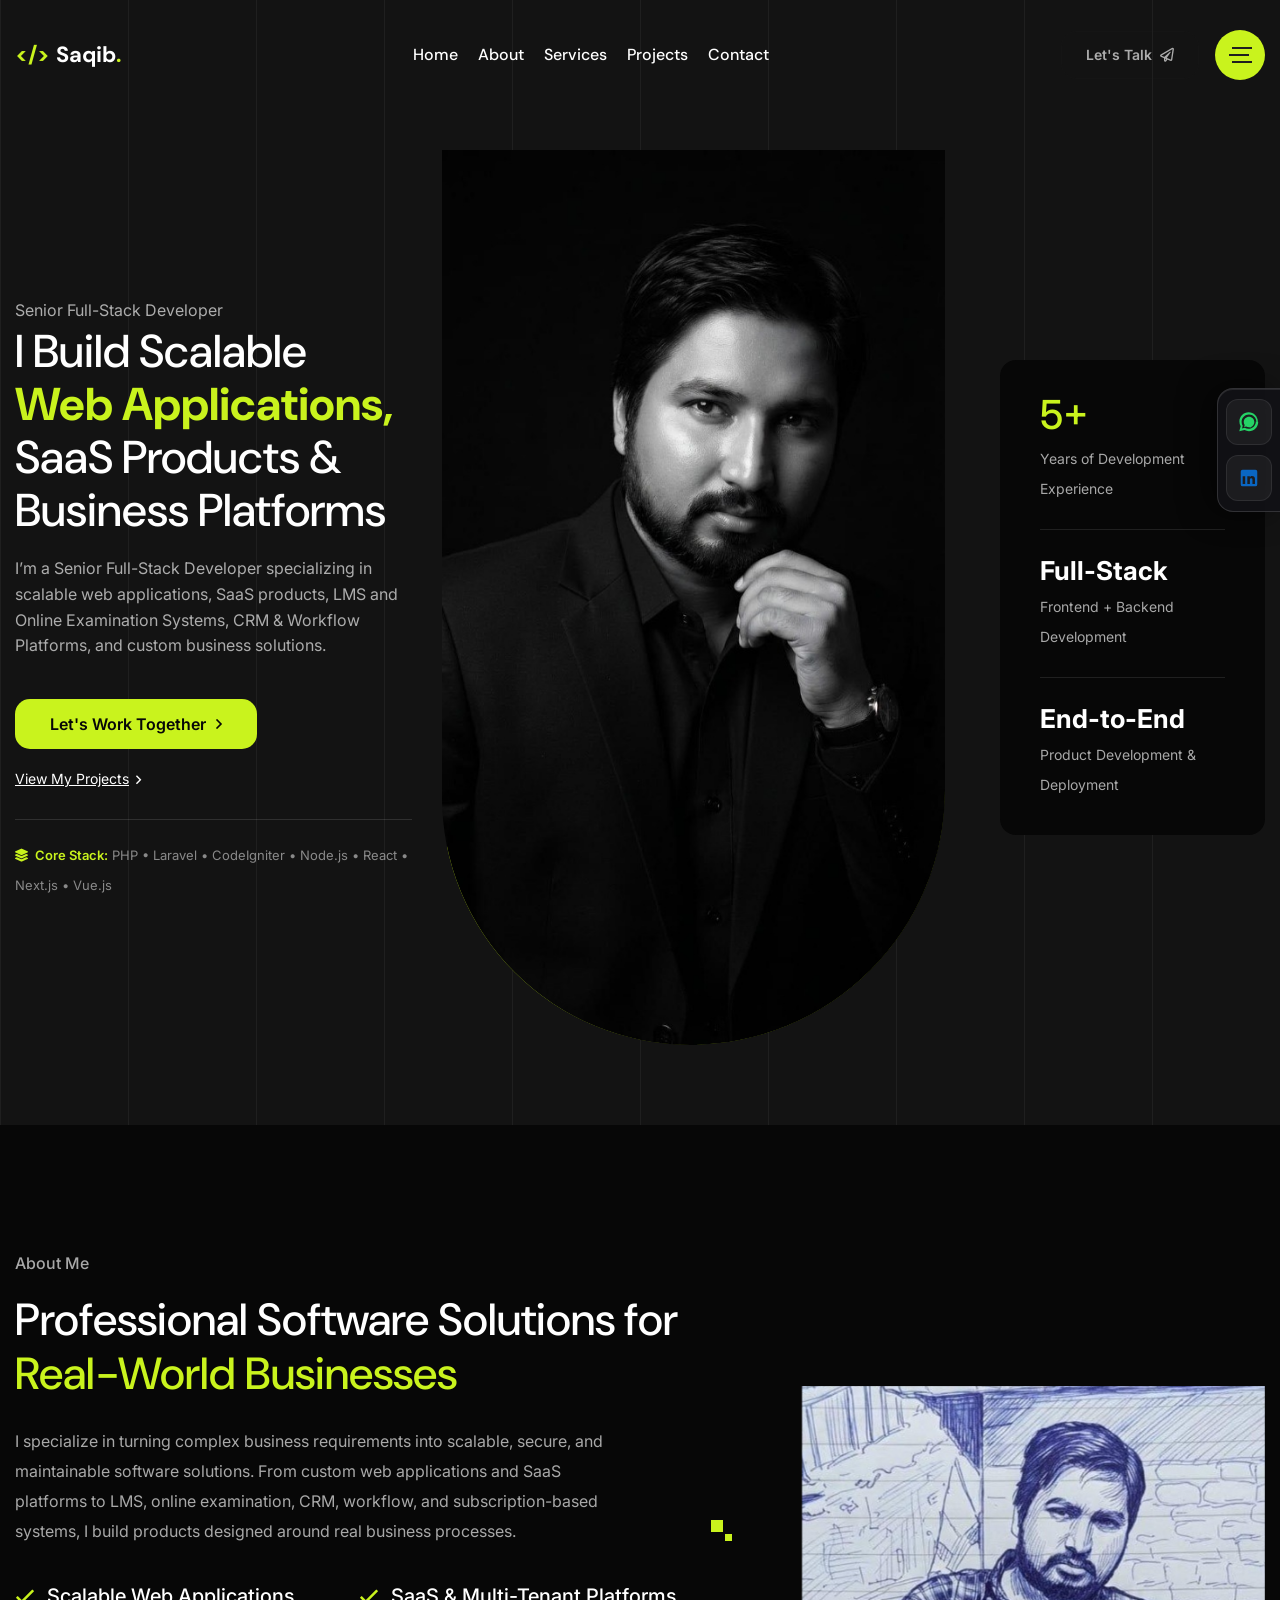
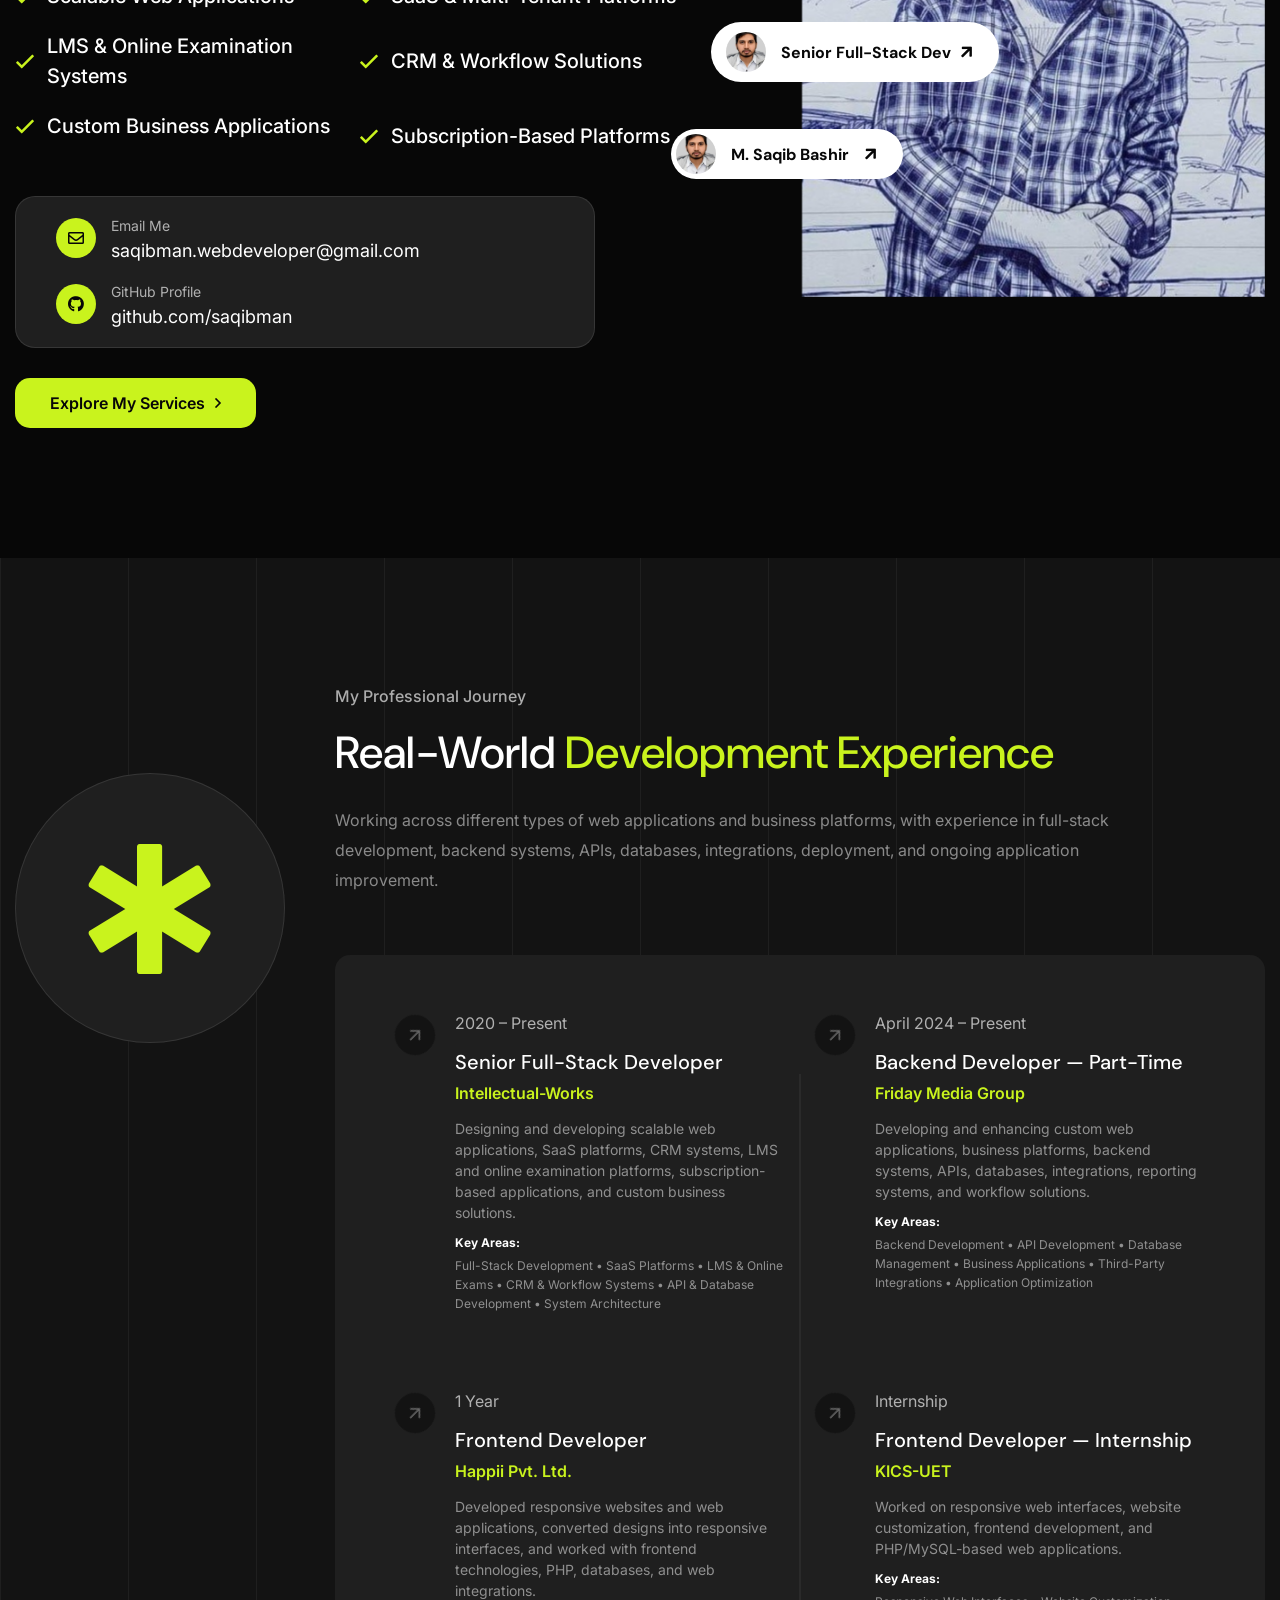
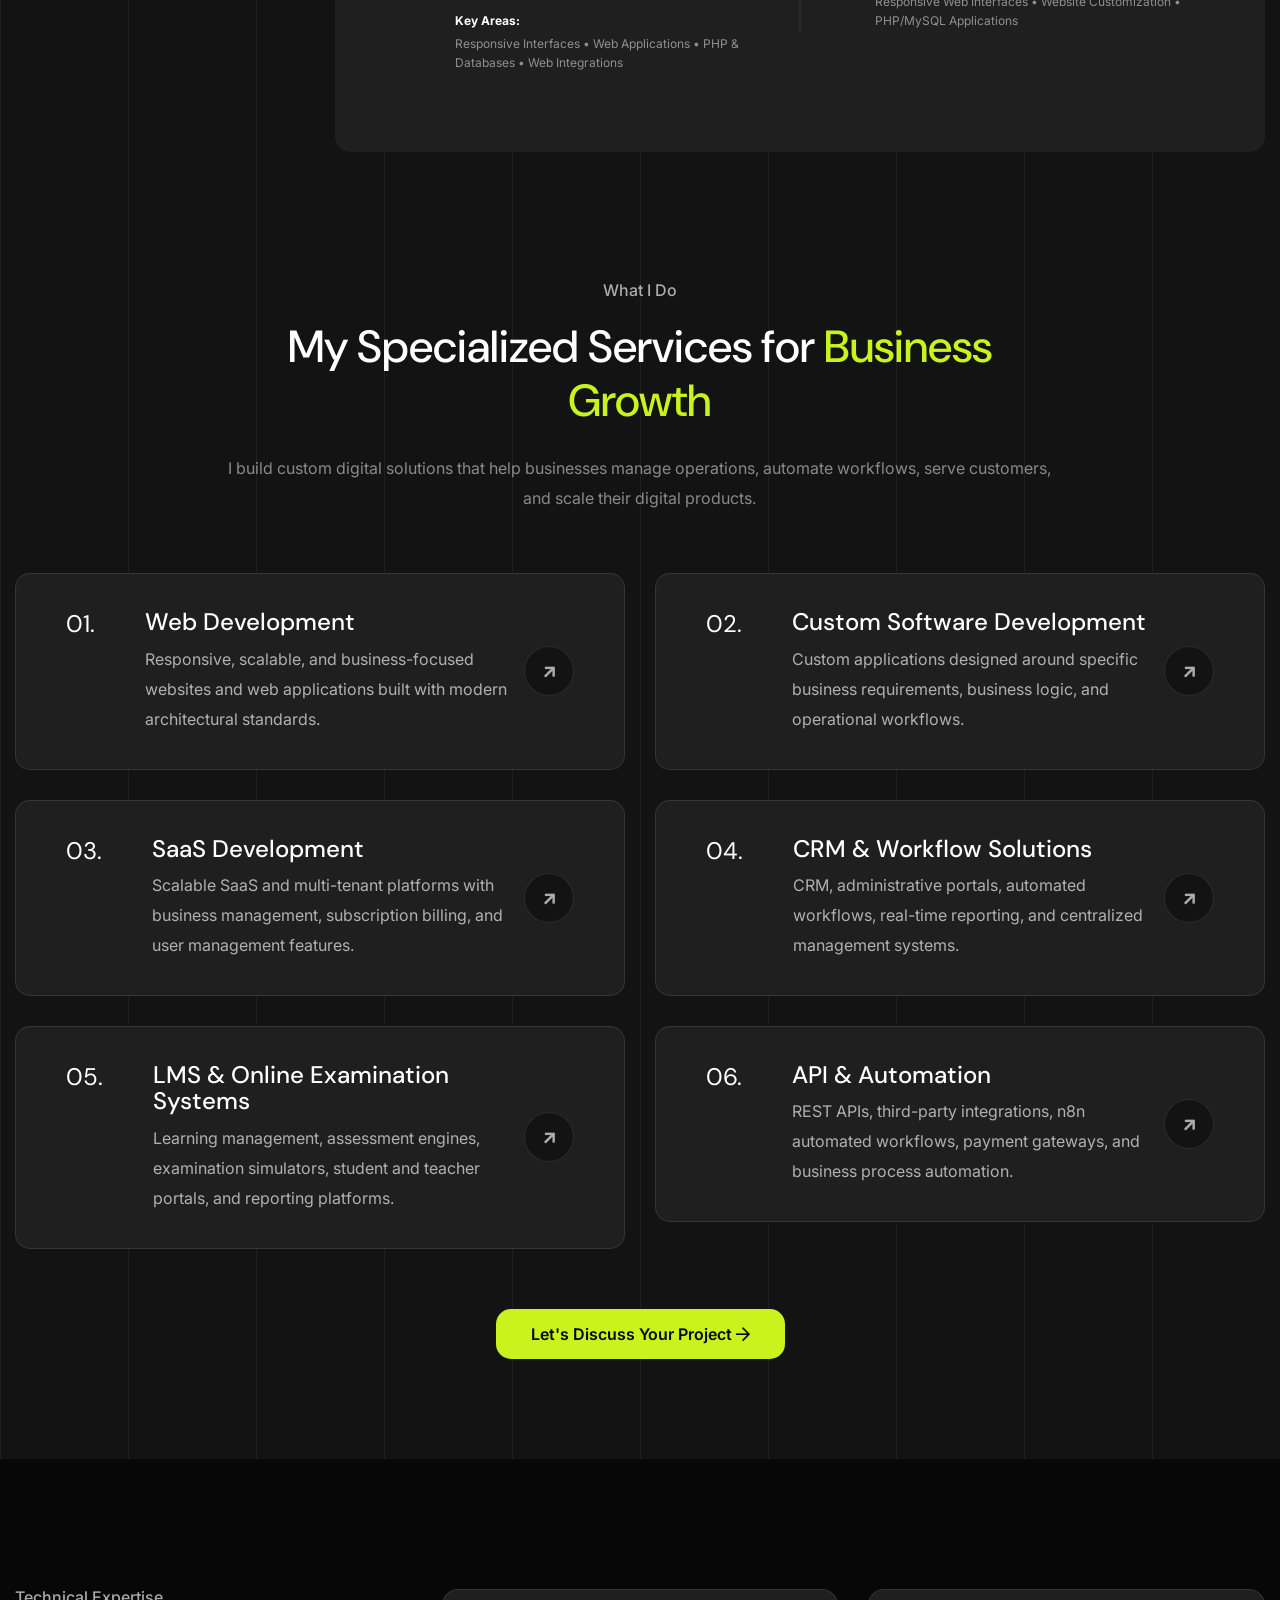
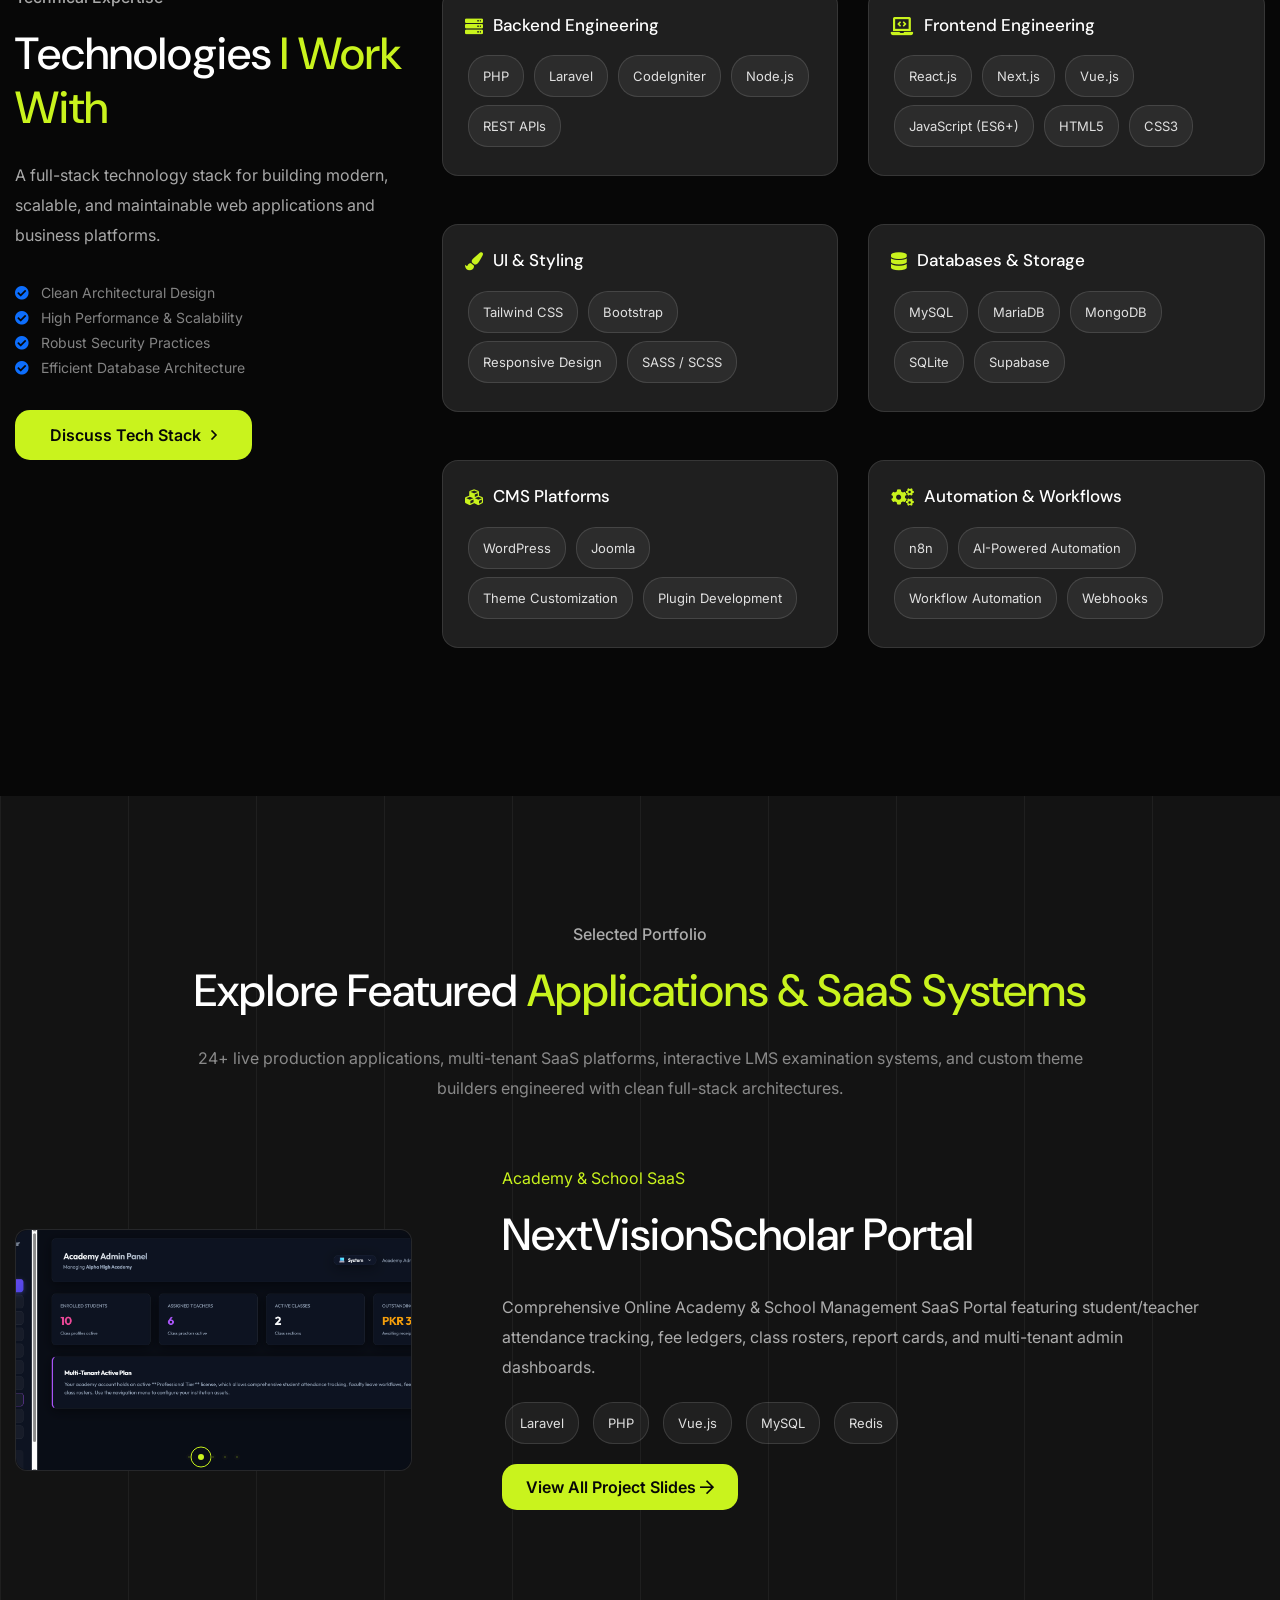
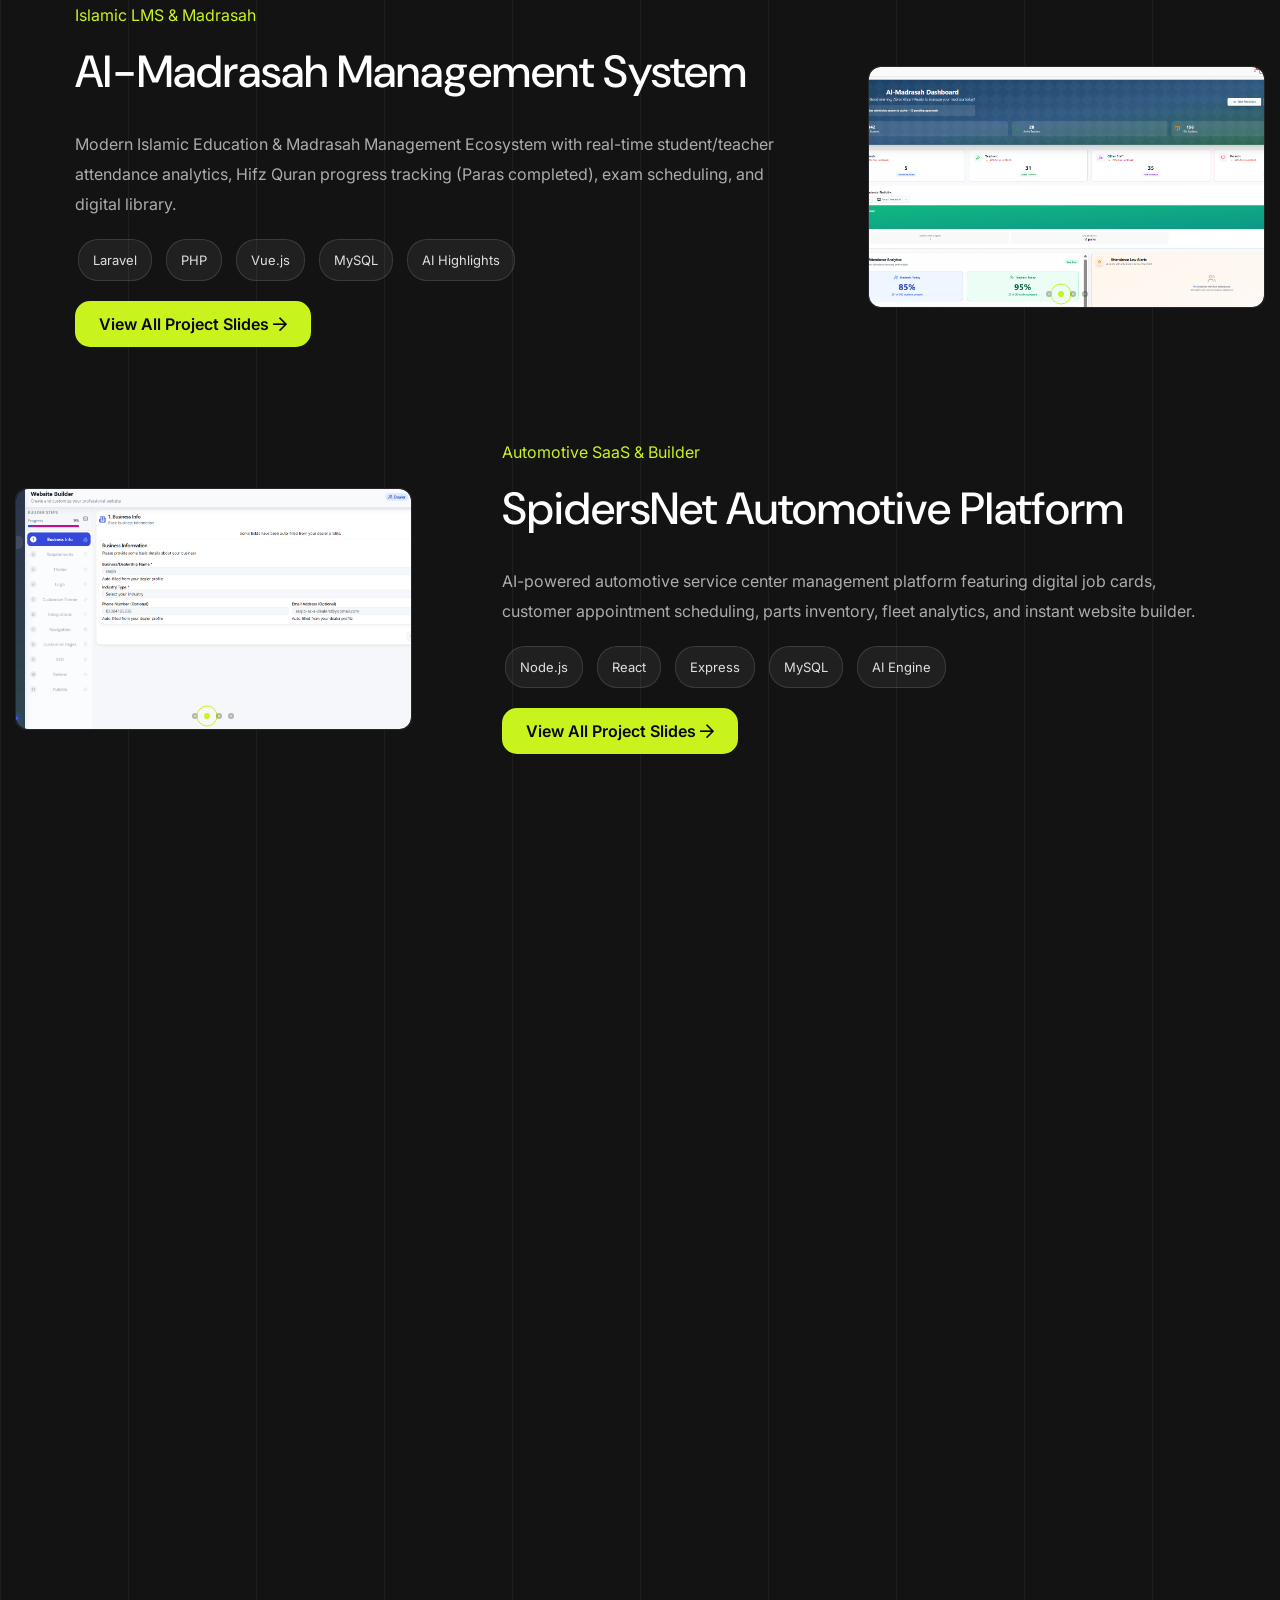
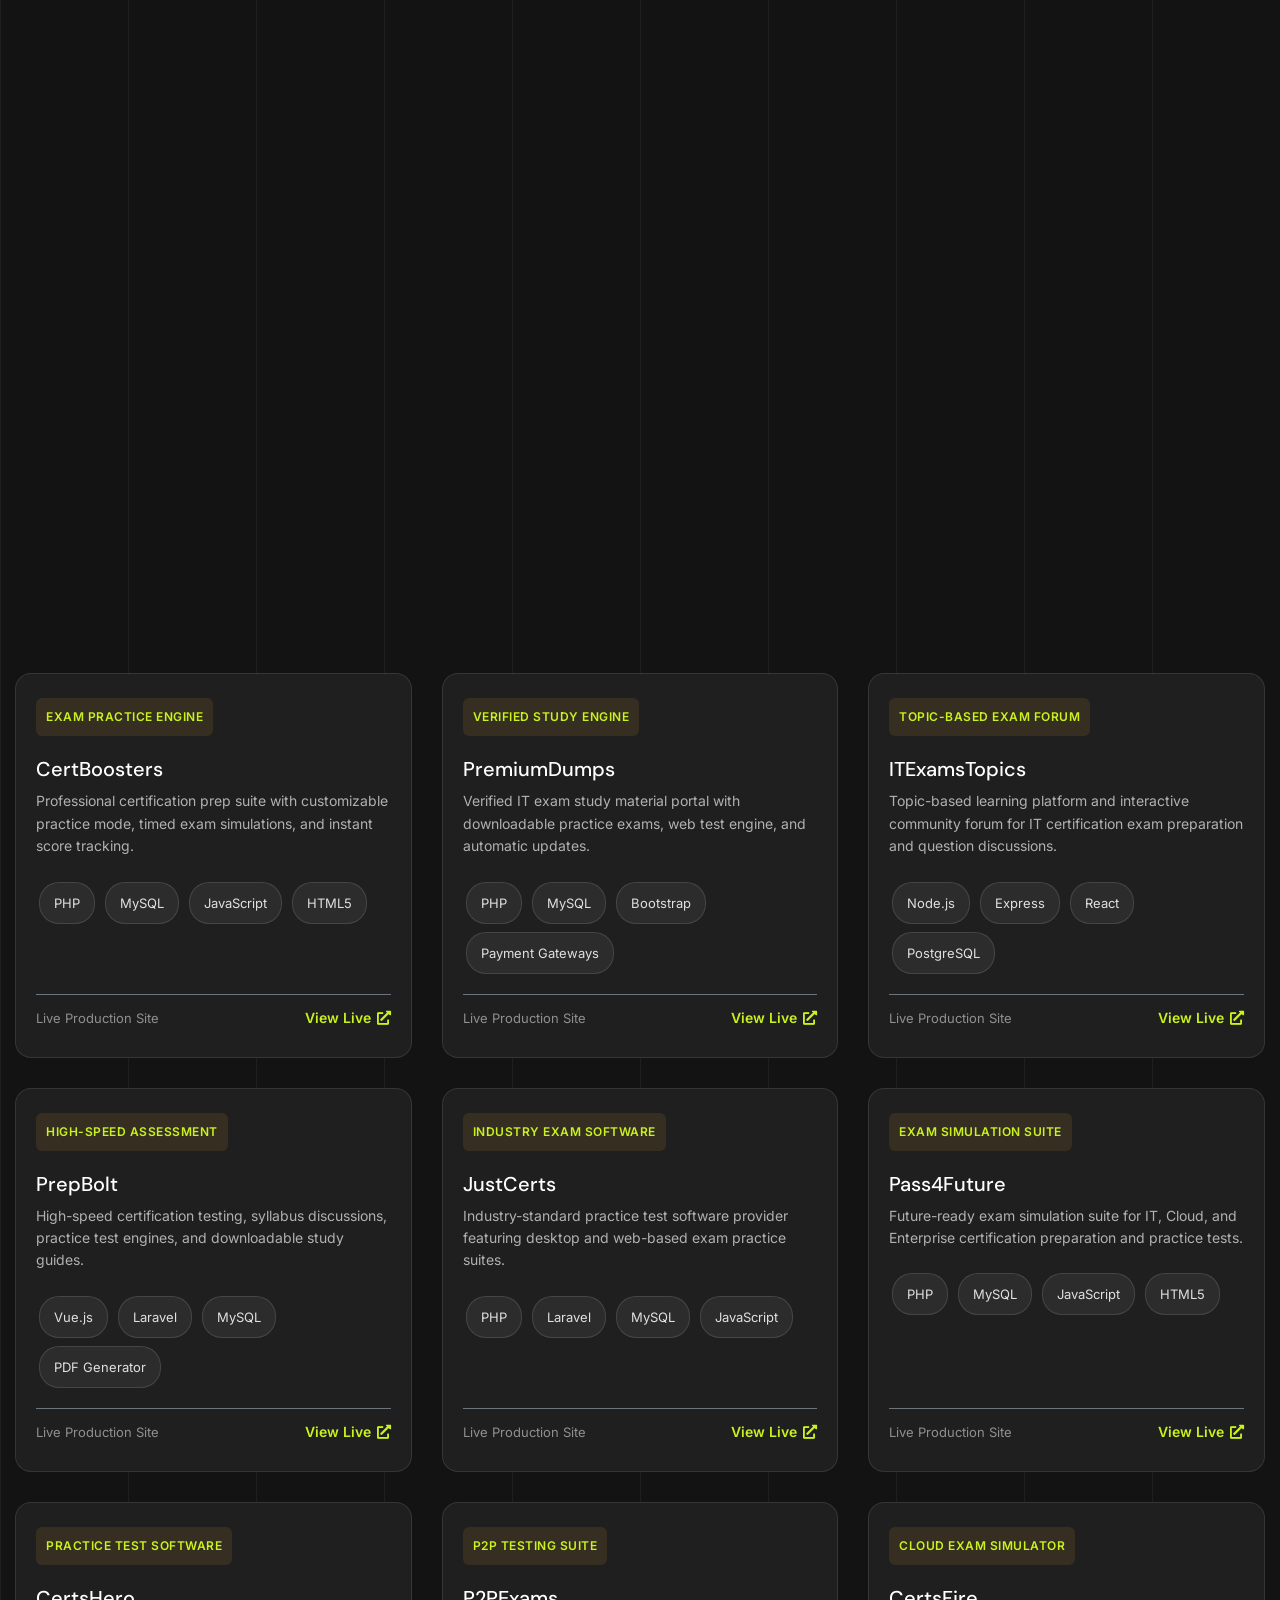
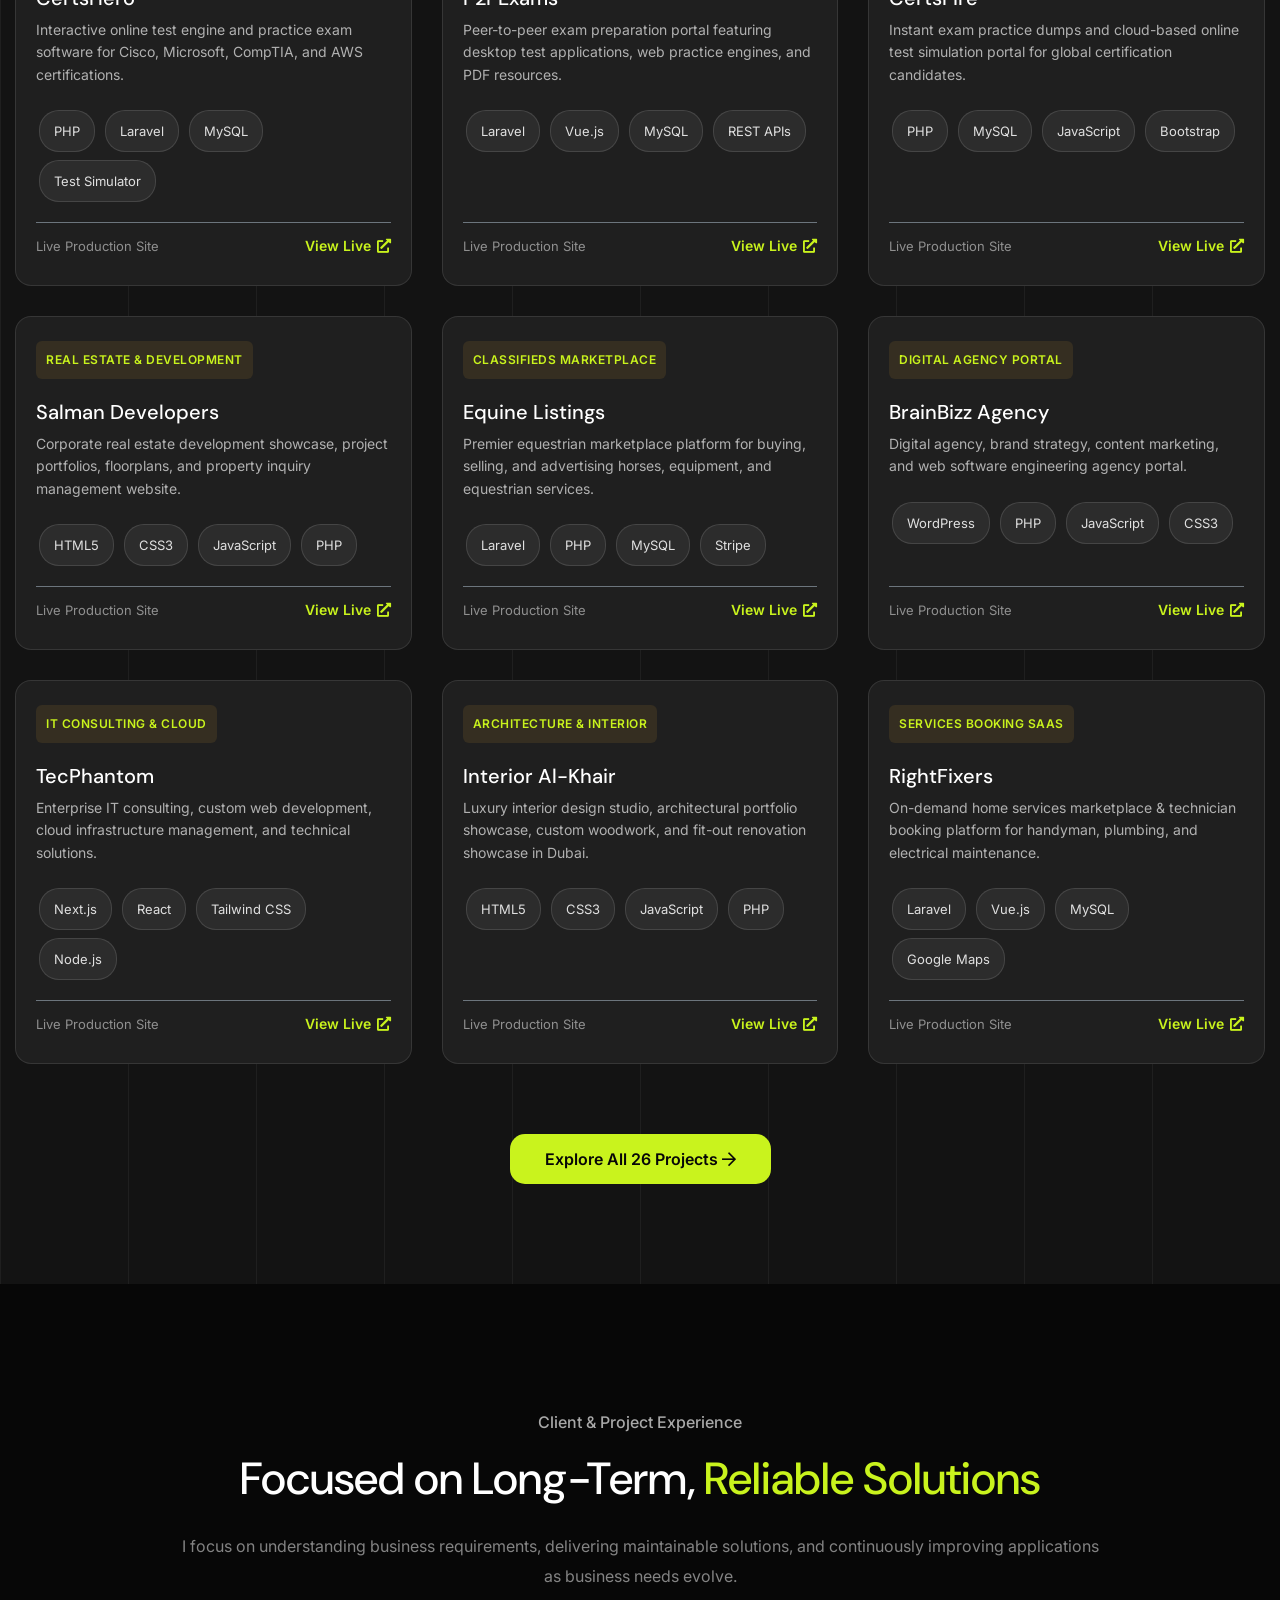
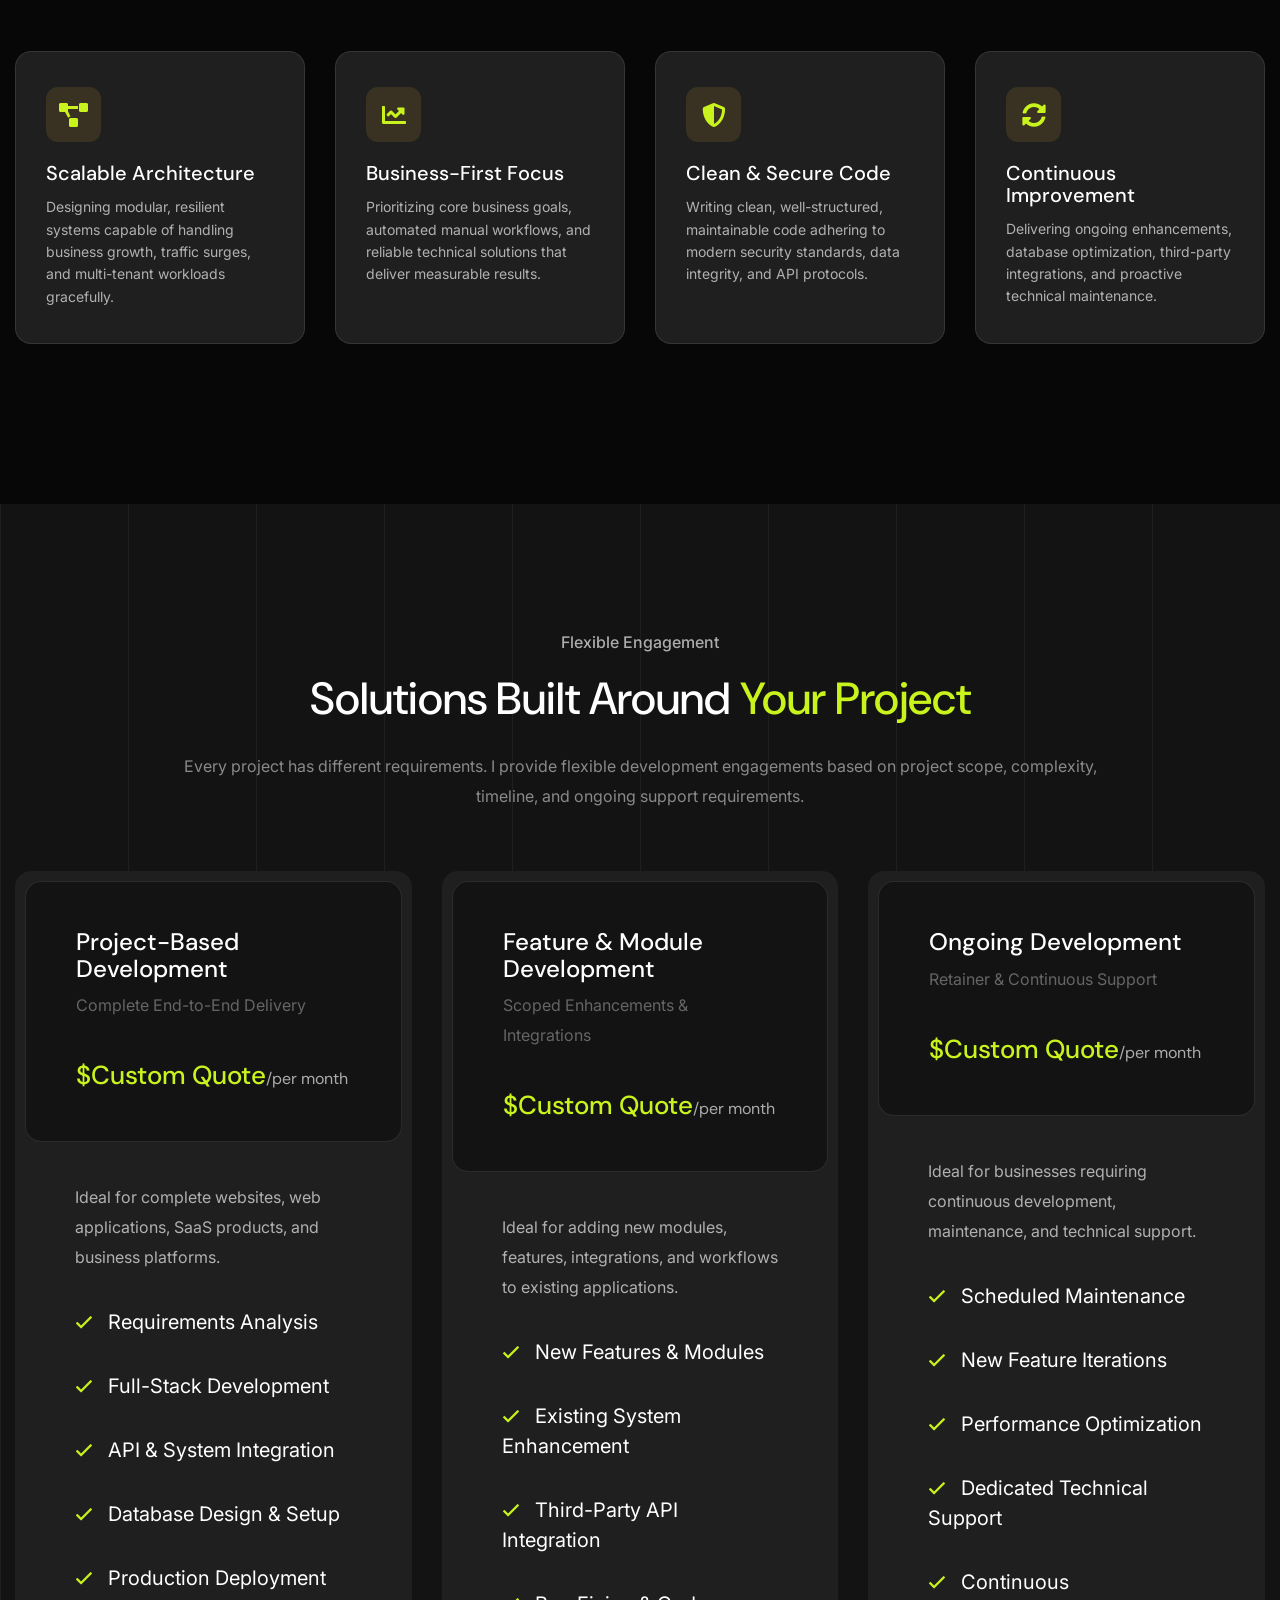
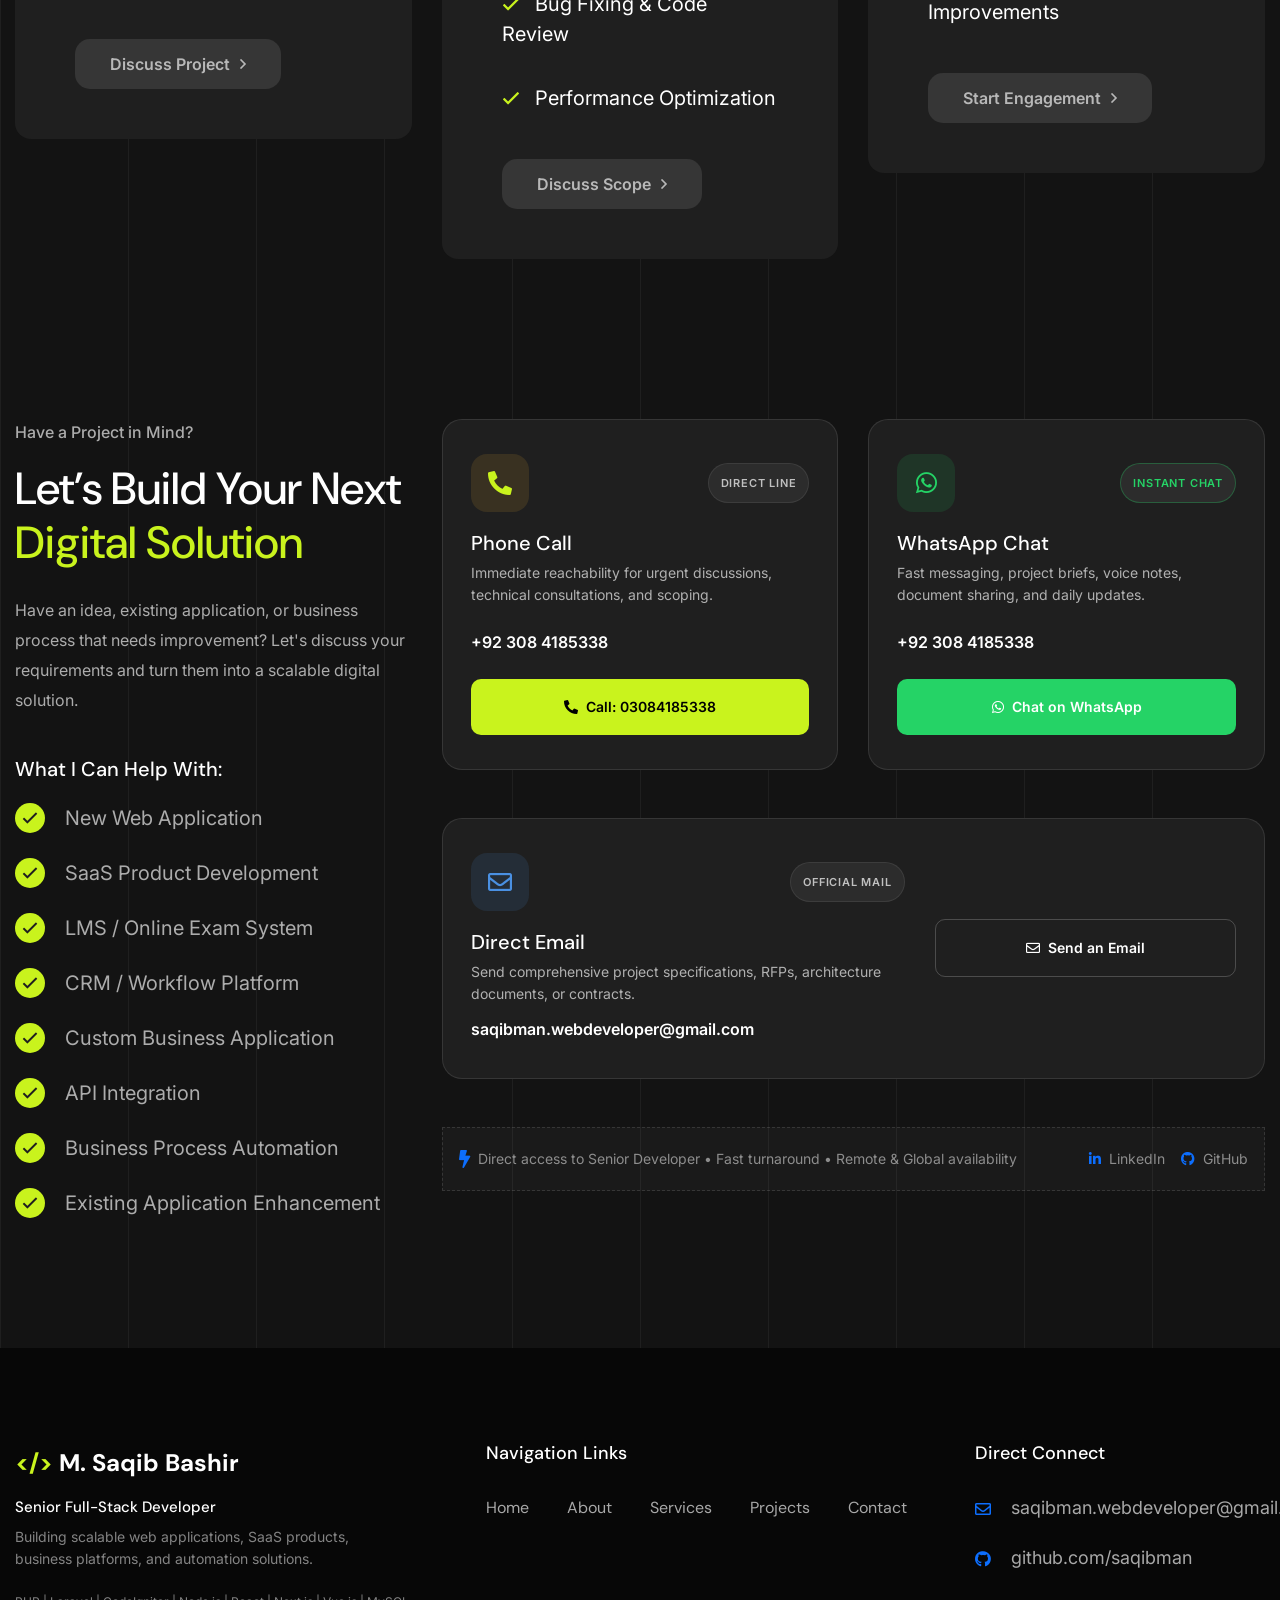
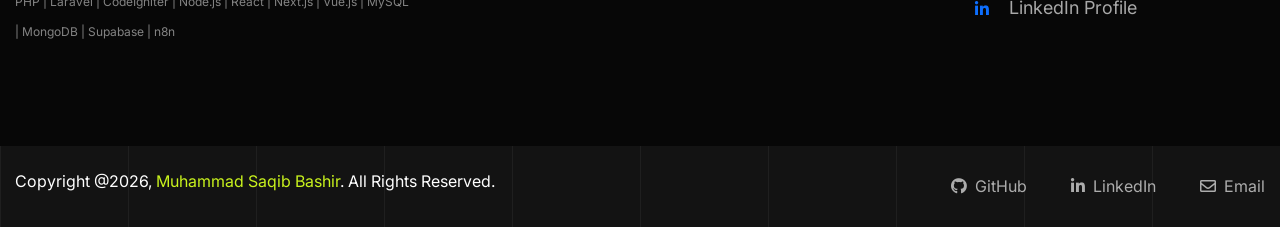
==== commit 5407b43a: "fixed projects cound" ====
--- a/index.html
+++ b/index.html
@@ -986,7 +986,7 @@
                         <div class="section-title text-center mb-60 wow fadeInUp delay-0-2s">
                             <span class="sub-title mb-15">Selected Portfolio</span>
                             <h2>Explore Featured <span>Applications &amp; SaaS Systems</span></h2>
-                            <p class="text-white-50 mt-15" style="font-size: 16px;">32+ live production applications,
+                            <p class="text-white-50 mt-15" style="font-size: 16px;">24+ live production applications,
                                 multi-tenant SaaS platforms, interactive LMS examination systems, and custom theme
                                 builders engineered with clean full-stack architectures.</p>
                         </div>
@@ -1147,13 +1147,13 @@
                     </div>
                 </div>
 
-                <!-- Complete 32+ Portfolio Links Directory -->
+                <!-- Complete 24+ Portfolio Links Directory -->
                 <div class="all-projects-header text-center mb-45 wow fadeInUp delay-0-2s">
                     <span class="sub-title mb-10"
                         style="color: var(--primary-color); font-weight: 600; text-transform: uppercase; letter-spacing: 1px;">Complete
                         Portfolio Directory</span>
-                    <h3>32+ Live Production &amp; Enterprise Projects</h3>
-                    <p class="text-white-50 mt-10">Explore all 32+ live web applications, LMS examination portals, SaaS
+                    <h3>24+ Live Production &amp; Enterprise Projects</h3>
+                    <p class="text-white-50 mt-10">Explore all 24+ live web applications, LMS examination portals, SaaS
                         platforms, and enterprise solutions built with full-stack perfection.</p>
                 </div>
 
